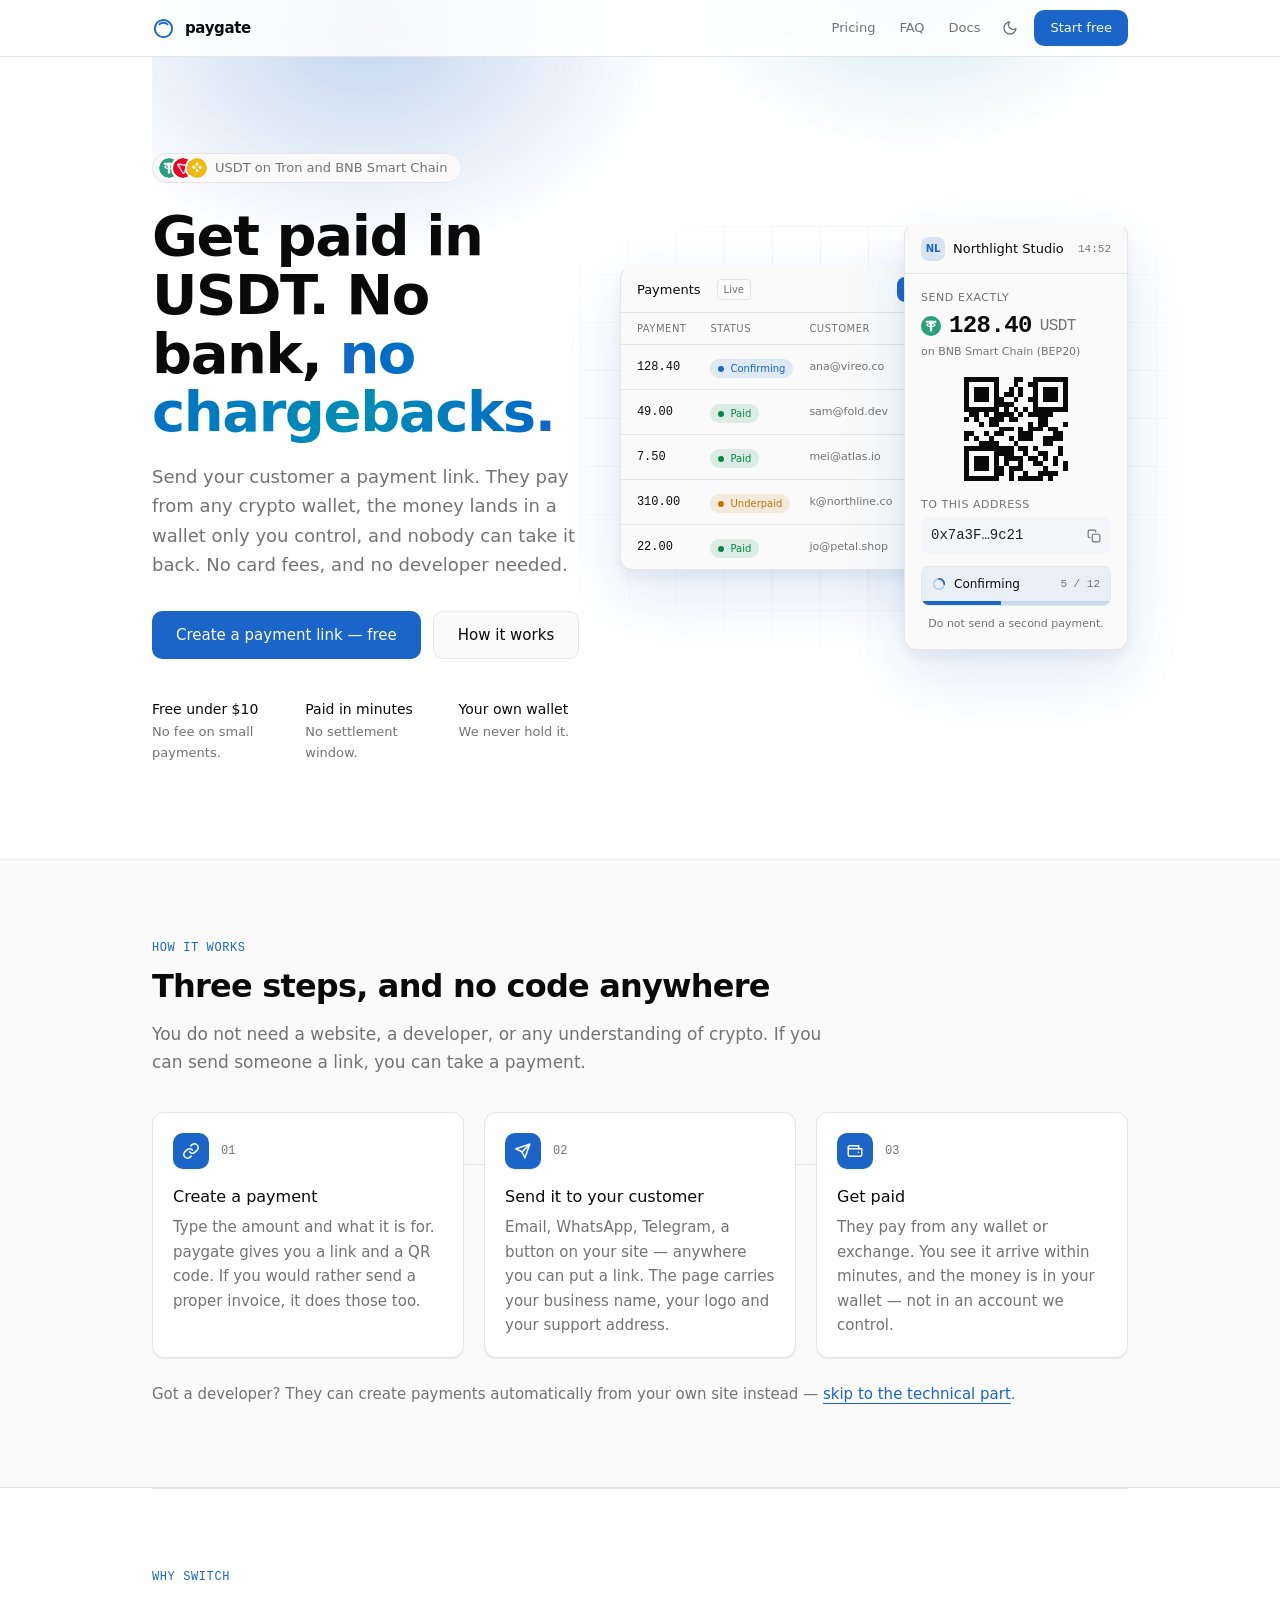
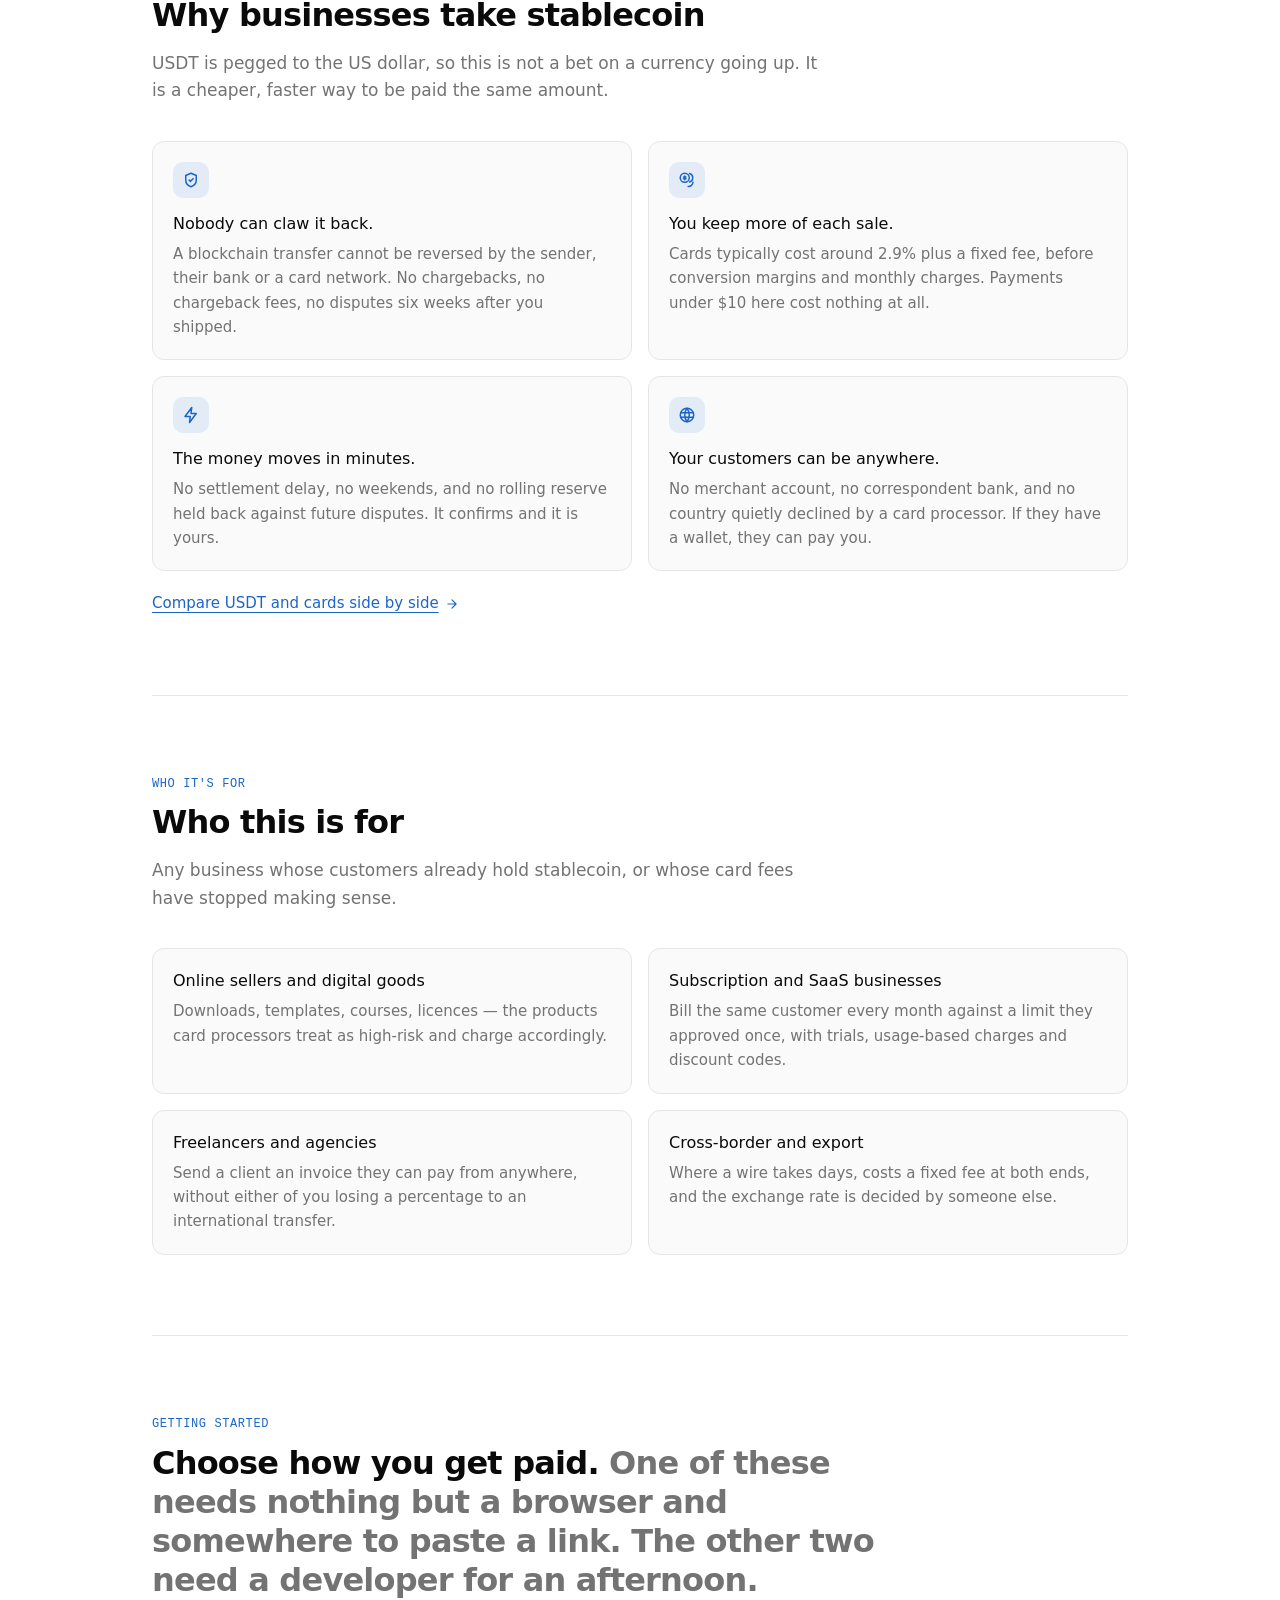
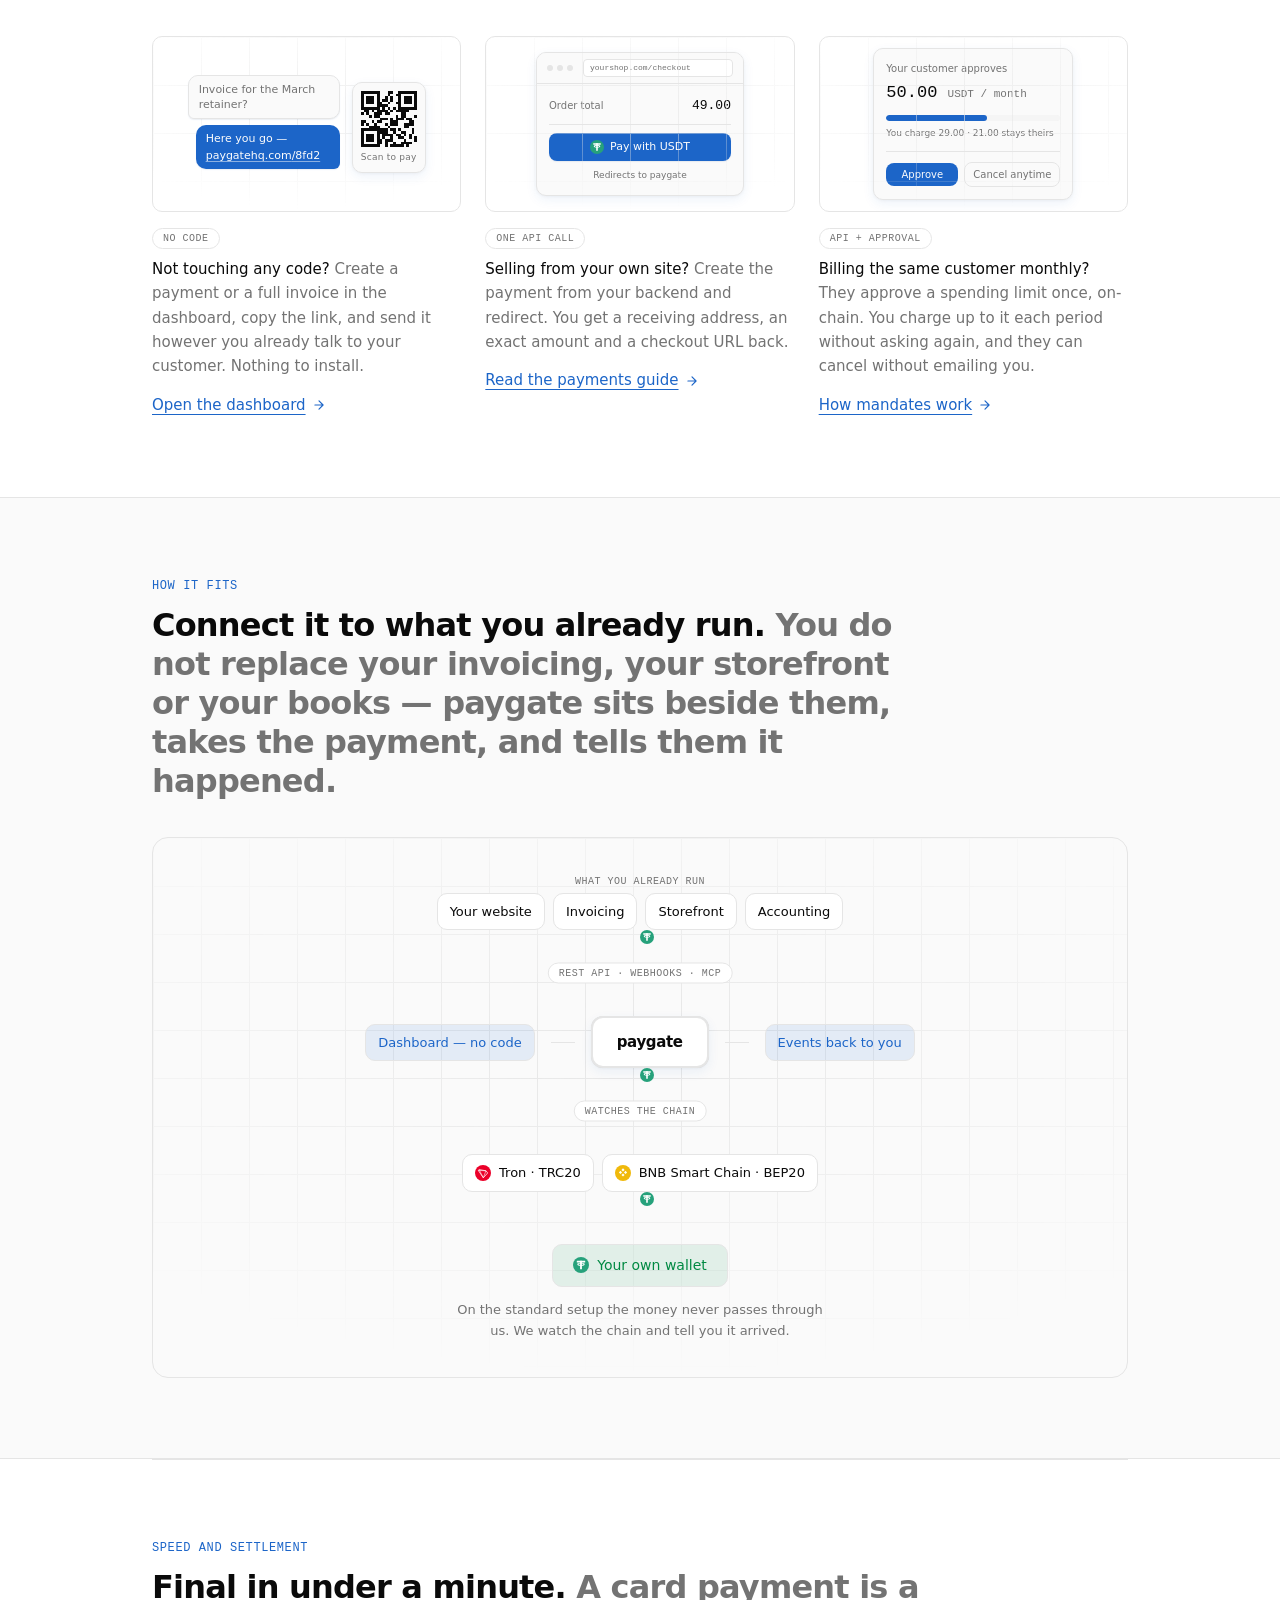
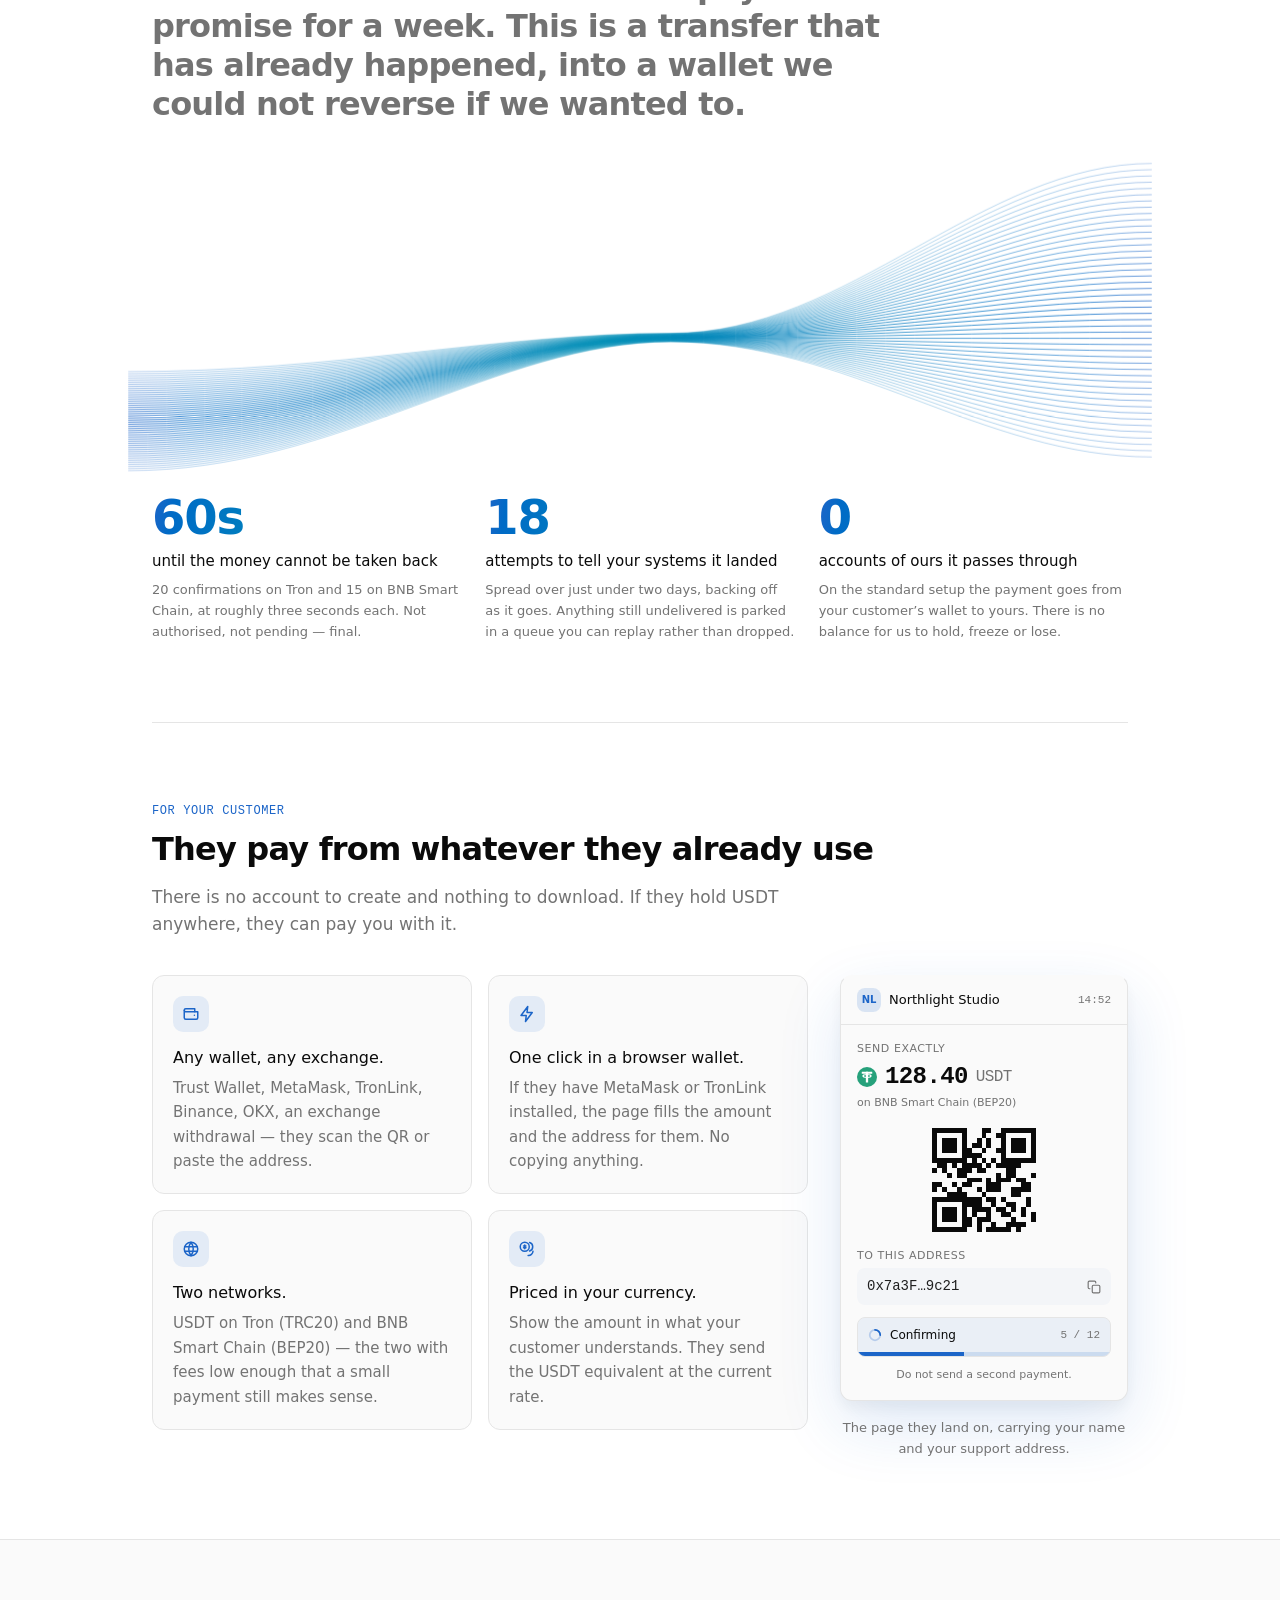
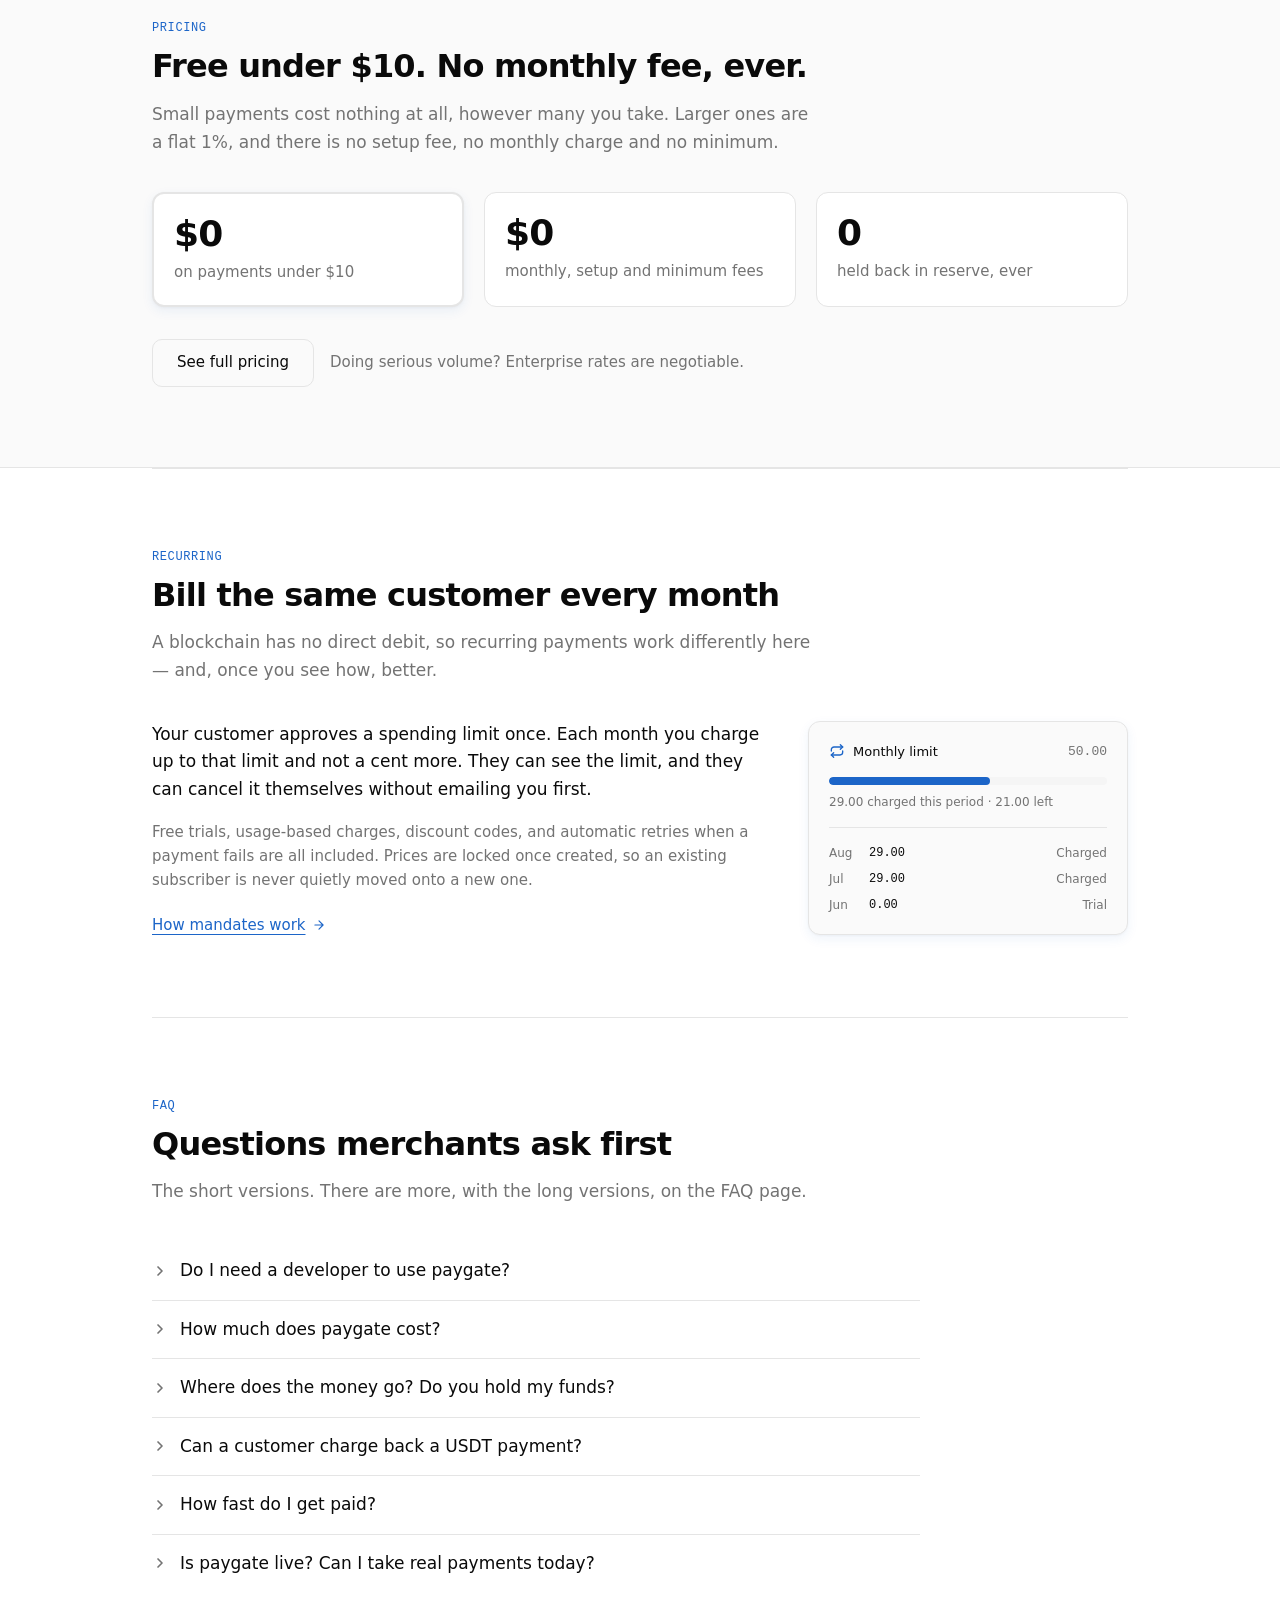
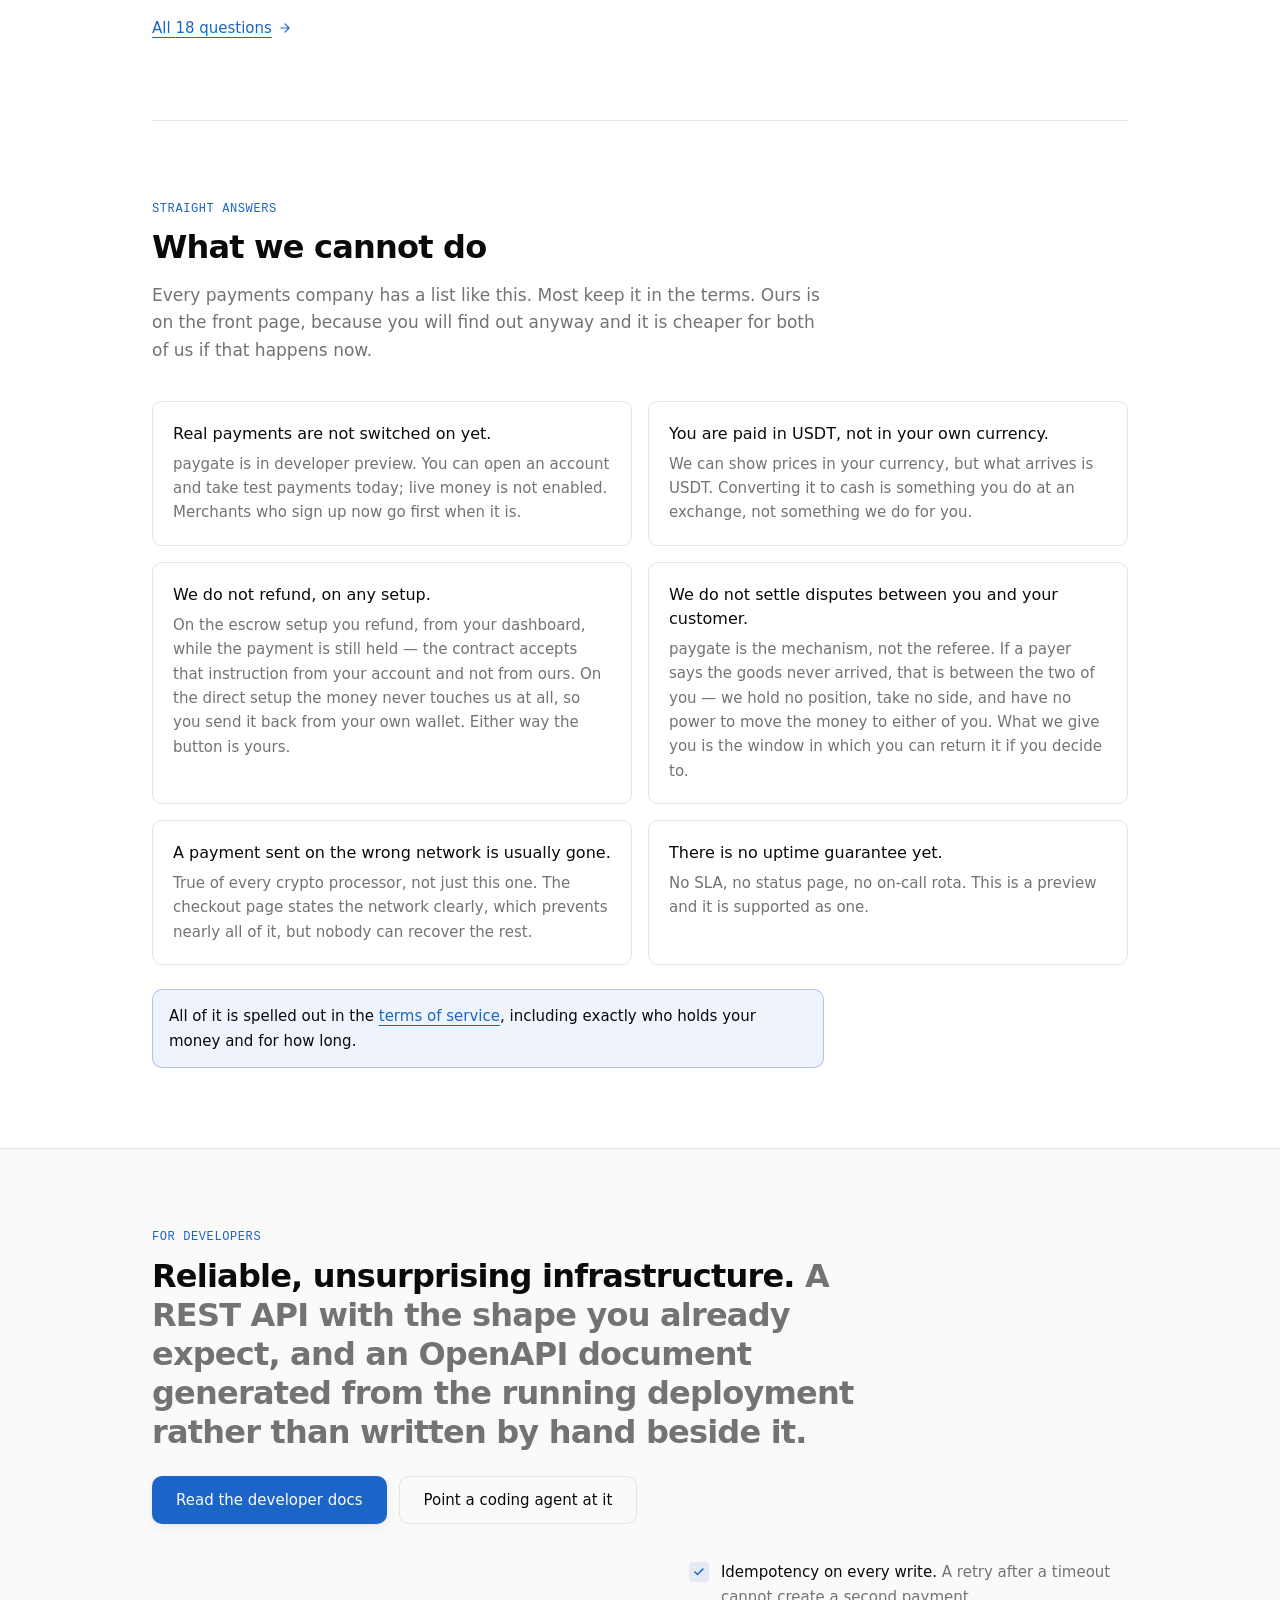
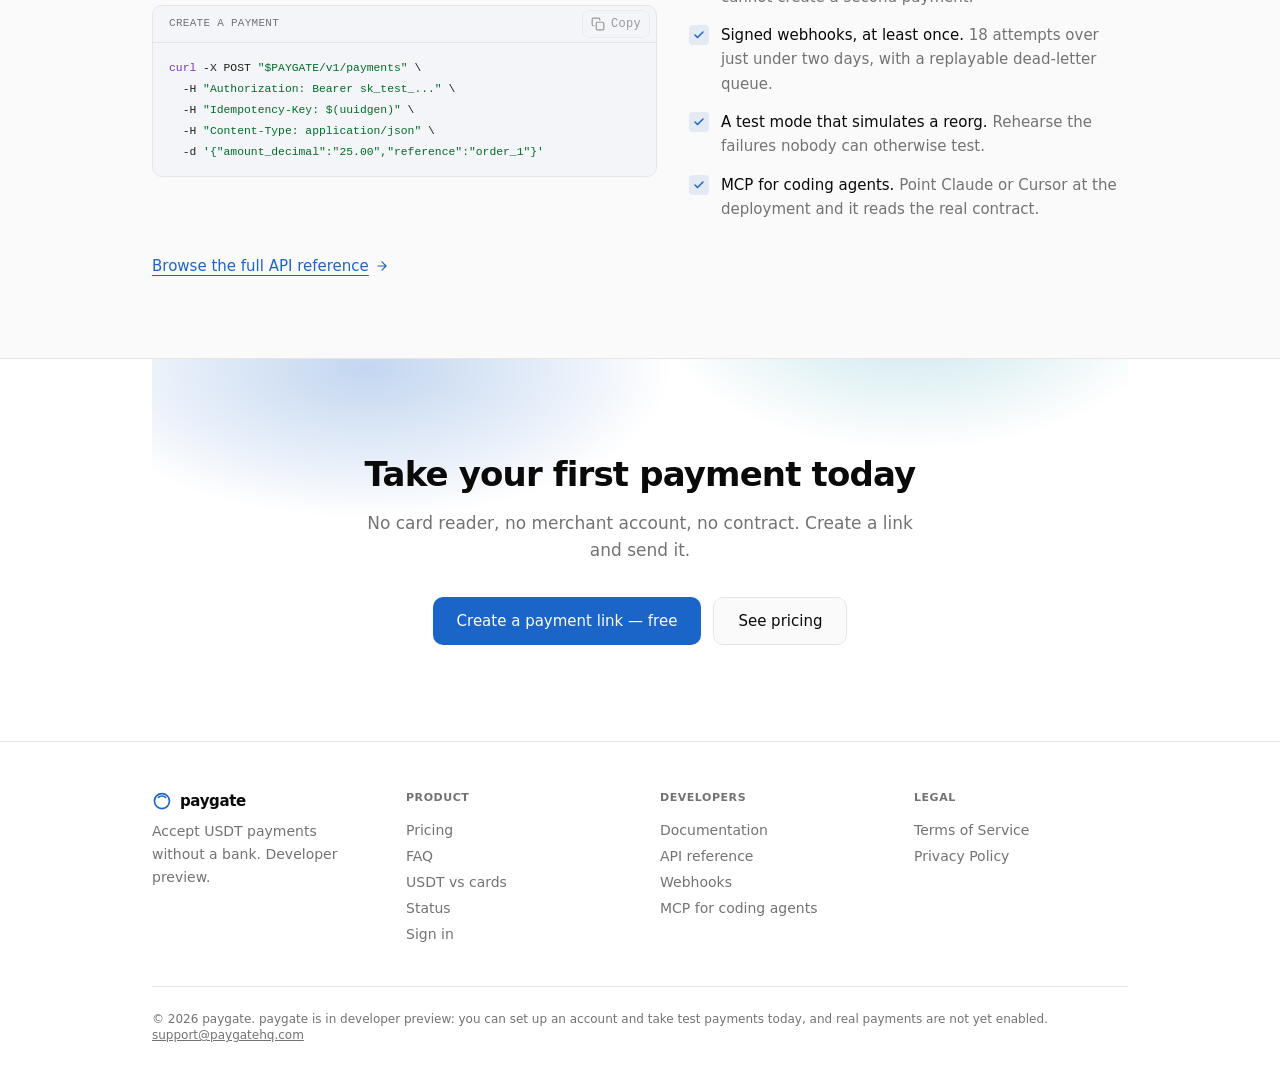
==== index.html @ 983039fe "Deploy f9ce51c Built from the paygate monorepo. This repo holds output only; do not edit it here." ====
<!doctype html>
<html lang="en">
  <head>
    <meta charset="UTF-8" />
    <meta name="viewport" content="width=device-width, initial-scale=1.0" />
    <meta name="color-scheme" content="light dark" />

    <link rel="icon" href="/favicon.svg" type="image/svg+xml" />
    <link rel="apple-touch-icon" href="/apple-touch-icon.png" />
    <link rel="manifest" href="/site.webmanifest" />
    <meta name="theme-color" content="#2f5ee8" />

    <title>paygate — accept USDT payments without a bank</title>
    <meta name="description" content="Accept USDT payments from customers anywhere. Send a payment link, get paid in minutes, no chargebacks. Free on payments under $10." />
    <link rel="canonical" href="https://paygatehq.com/" />
    <!-- max-snippet:-1 lets a search engine quote a whole answer rather than truncating it
         at 160 characters, which is the difference between appearing in an AI overview and
         being summarised badly by one. -->
    <meta name="robots" content="index, follow, max-snippet:-1, max-image-preview:large, max-video-preview:-1" />

    <meta property="og:type" content="website" />
    <meta property="og:site_name" content="paygate" />
    <meta property="og:url" content="https://paygatehq.com/" />
    <meta property="og:title" content="paygate — accept USDT payments without a bank" />
    <meta property="og:description" content="Accept USDT payments from customers anywhere. Send a payment link, get paid in minutes, no chargebacks. Free on payments under $10." />
    <meta property="og:locale" content="en_US" />
    <meta property="og:image" content="https://paygatehq.com/og.png" />
    <meta property="og:image:width" content="1200" />
    <meta property="og:image:height" content="630" />
    <meta property="og:image:alt" content="paygate — get paid in USDT. No bank, no chargebacks." />
    <meta name="twitter:image" content="https://paygatehq.com/og.png" />
    <!-- summary_large_image, now that public/og.png exists. This was `summary` while the
         product had no card asset, because a large card with nothing in it looks worse
         than a small one. See scripts/og-template.html. -->
    <meta name="twitter:card" content="summary_large_image" />
    <meta name="twitter:title" content="paygate — accept USDT payments without a bank" />
    <meta name="twitter:description" content="Accept USDT payments from customers anywhere. Send a payment link, get paid in minutes, no chargebacks. Free on payments under $10." />

    <script>
      // ═══ CONSENT DEFAULTS, BEFORE ANY TAG CAN LOAD ═══
      //
      // Google Consent Mode v2. Everything is denied here, inline, ahead of the bundle, so
      // that the moment gtag.js arrives it is already in a cookieless state — no
      // identifiers, no storage, aggregate pings only. src/lib/consent.ts sends the single
      // 'update' that lifts this if the visitor accepts.
      //
      // Order is the whole point: a default set AFTER the tag loads is a default that
      // arrived too late, because the cookie is already written.
      window.dataLayer = window.dataLayer || [];
      function gtag() { window.dataLayer.push(arguments); }
      window.gtag = gtag;
      gtag('consent', 'default', {
        ad_storage: 'denied',
        ad_user_data: 'denied',
        ad_personalization: 'denied',
        analytics_storage: 'denied',
        wait_for_update: 500
      });
    </script>

    <script>
      // ═══ THE THEME IS APPLIED BEFORE THE FIRST PAINT, ON PURPOSE ═══
      //
      // Doing it in React means one frame of the light theme on a dark-mode machine — a
      // white flash on arrival, and this is the first page anybody sees of the product.
      try {
        var stored = localStorage.getItem('paygate-site-theme');
        var dark = stored ? stored === 'dark'
          : window.matchMedia('(prefers-color-scheme: dark)').matches;
        if (dark) document.documentElement.classList.add('dark');
      } catch (e) {
        // A browser with storage disabled still gets the system preference below.
      }
    </script>
    <script type="module" crossorigin src="/assets/home-Dom1u3bh.js"></script>
    <link rel="modulepreload" crossorigin href="/assets/ui-WQPHCfEb.js">
    <link rel="stylesheet" crossorigin href="/assets/ui-D5ryC8mh.css">
  </head>
  <body>
    <div id="root"><div class="min-h-svh"><script type="application/ld+json">{"@context":"https://schema.org","@graph":[{"@type":"Organization","@id":"https://paygatehq.com/#organization","name":"paygate","url":"https://paygatehq.com/","description":"Accept USDT payments from customers anywhere. Send a payment link, get paid in minutes, no chargebacks. Free on payments under $10.","slogan":"Accept USDT payments without a bank"},{"@type":"WebSite","@id":"https://paygatehq.com/#website","name":"paygate","url":"https://paygatehq.com/","description":"Accept USDT payments from customers anywhere. Send a payment link, get paid in minutes, no chargebacks. Free on payments under $10.","publisher":{"@id":"https://paygatehq.com/#organization"},"inLanguage":"en"},{"@type":"WebPage","@id":"https://paygatehq.com/#webpage","url":"https://paygatehq.com/","name":"paygate — accept USDT payments without a bank","description":"Accept USDT payments from customers anywhere. Send a payment link, get paid in minutes, no chargebacks. Free on payments under $10.","isPartOf":{"@id":"https://paygatehq.com/#website"},"about":{"@id":"https://paygatehq.com/#organization"},"inLanguage":"en"},{"@type":"SoftwareApplication","@id":"https://paygatehq.com/#software","name":"paygate","applicationCategory":"BusinessApplication","applicationSubCategory":"Payment Gateway","operatingSystem":"Web","url":"https://paygatehq.com/","description":"Accept USDT payments from customers anywhere. Send a payment link, get paid in minutes, no chargebacks. Free on payments under $10.","publisher":{"@id":"https://paygatehq.com/#organization"},"featureList":["Accept USDT (Tether) payments","Hosted checkout page with QR code","Payment links, no code required","Recurring billing and subscriptions","Invoices","Refunds","Webhooks and REST API","Tron (TRC20) and BNB Smart Chain (BEP20)"],"offers":{"@type":"Offer","name":"Pay as you go","price":"0","priceCurrency":"USD","description":"No fee on payments under $10. No monthly fee, no setup fee.","url":"https://paygatehq.com/pricing","availability":"https://schema.org/InStock"}},{"@type":"FAQPage","@id":"https://paygatehq.com/faq#faq","mainEntity":[{"@type":"Question","name":"Do I need a developer to use paygate?","acceptedAnswer":{"@type":"Answer","text":"No. You can create a payment in the paygate dashboard, copy the checkout link, and send it to your customer by email, WhatsApp or any other channel — no code at all. A developer is only needed if you want payments created automatically by your own website or app, which is what the API and webhooks are for."}},{"@type":"Question","name":"Where does the money go? Do you hold my funds?","acceptedAnswer":{"@type":"Answer","text":"On the standard setup, your customer’s payment goes straight from them to a blockchain address that you own — paygate never takes possession of it. We watch the chain and tell you the money arrived; we are not standing between you and it. There is a second, optional setup used for subscriptions and for refundable products, where funds rest briefly in an escrow contract before being released to you. Which one applies to your account is stated plainly in our terms."}},{"@type":"Question","name":"Can a customer charge back a USDT payment?","acceptedAnswer":{"@type":"Answer","text":"No. A blockchain transfer cannot be reversed by the sender, their bank, or a card network, so there is no chargeback process and no chargeback fees. This is the main reason merchants selling digital goods, services or cross-border move to stablecoin payments — card chargeback rates and the fees attached to them disappear entirely. It cuts both ways, and we would rather say so: if you want to refund a customer as a goodwill gesture, that is something you choose to do, not something a network forces on you."}},{"@type":"Question","name":"How fast do I get paid?","acceptedAnswer":{"@type":"Answer","text":"Minutes. A USDT transfer confirms on Tron or BNB Smart Chain in seconds, and paygate marks the payment as paid once it has enough confirmations to be safe. There is no multi-day settlement window, no weekend delay, and no rolling reserve held back against future disputes — the things that make card processing slow are all absent here."}},{"@type":"Question","name":"How much does paygate cost?","acceptedAnswer":{"@type":"Answer","text":"Payments under $10 are free, with no fee at all however many you take, and larger payments are charged a flat 1% with no monthly fee, setup fee or minimum. Blockchain network fees are separate and are not ours — they go to the network and are typically a few cents. Merchants doing high volume can ask about Enterprise pricing."}},{"@type":"Question","name":"Is paygate live? Can I take real payments today?","acceptedAnswer":{"@type":"Answer","text":"Not yet — paygate is in developer preview, which means you can set up an account and take test payments today, but real money is not enabled. Everything works end to end against a test network, and the merchants who sign up now will be the first switched on when real payments open. We would rather you knew that before you built anything on us than after."}}]}]}</script><header class="bg-background/85 border-border sticky top-0 z-30 border-b backdrop-blur"><div class="mx-auto flex h-14 max-w-5xl items-center gap-3 px-4 sm:px-6"><a href="/" aria-label="paygate home" class="shrink-0"><span class="flex items-center gap-2.5 "><svg viewBox="0 0 32 32" class="h-[23px] w-[23px] shrink-0 text-[var(--pg-brand)]" fill="none" stroke="currentColor" stroke-width="2.67" stroke-linecap="round" stroke-linejoin="round" role="presentation" aria-hidden="true"><path d="M7.515 7.515a12 12 0 1 0 16.97 16.97a12 12 0 0 0 -16.97 -16.97"></path><path d="M21.657 10.343a8 8 0 0 0 -11.315 0"></path></svg><span class="flex items-baseline gap-2"><span class="text-[15px] font-semibold tracking-tight">paygate</span></span></span></a><nav class="ml-auto hidden items-center gap-1 sm:flex" aria-label="Main"><a href="/pricing" class="rounded-md px-2.5 py-1 text-[13px] transition-colors text-muted-foreground hover:text-foreground">Pricing</a><a href="/faq" class="rounded-md px-2.5 py-1 text-[13px] transition-colors text-muted-foreground hover:text-foreground">FAQ</a><a href="https://developer.paygatehq.com/docs" class="rounded-md px-2.5 py-1 text-[13px] transition-colors text-muted-foreground hover:text-foreground">Docs</a><button type="button" class="text-muted-foreground hover:text-foreground hover:bg-muted flex h-8 w-8 items-center justify-center rounded-md transition-colors" aria-label="Switch theme"><span class="block h-4 w-4"></span></button><a href="https://app.paygatehq.com" data-cta="signup_click" class="inline-flex items-center justify-center gap-2 rounded-lg font-medium transition-colors h-9 px-4 text-[13px] bg-accent text-accent-foreground hover:opacity-90 ml-1">Start free</a></nav><div class="ml-auto flex items-center gap-1.5 sm:hidden"><a href="https://app.paygatehq.com" data-cta="signup_click" class="inline-flex items-center justify-center gap-2 rounded-lg font-medium transition-colors h-9 px-4 text-[13px] bg-accent text-accent-foreground hover:opacity-90">Start free</a><details class="group/nav relative"><summary class="text-muted-foreground hover:text-foreground hover:bg-muted flex h-9 w-9 cursor-pointer list-none items-center justify-center rounded-md transition-colors" aria-label="Menu"><svg class="h-5 w-5 group-open/nav:hidden" viewBox="0 0 24 24" fill="none" stroke="currentColor" stroke-width="2" stroke-linecap="round" stroke-linejoin="round" aria-hidden="true"><path d="M4 7h16"></path><path d="M4 12h16"></path><path d="M4 17h16"></path></svg><svg class="hidden h-5 w-5 group-open/nav:block" viewBox="0 0 24 24" fill="none" stroke="currentColor" stroke-width="2" stroke-linecap="round" stroke-linejoin="round" aria-hidden="true"><path d="M6 6 18 18"></path><path d="M18 6 6 18"></path></svg></summary><div class="border-border bg-card absolute top-full right-0 z-40 mt-2 w-52 rounded-xl border p-1.5 shadow-lg"><nav aria-label="Main"><a href="/pricing" class="hover:bg-muted flex items-center rounded-md px-3 py-2 text-[14px] transition-colors text-muted-foreground hover:text-foreground">Pricing</a><a href="/faq" class="hover:bg-muted flex items-center rounded-md px-3 py-2 text-[14px] transition-colors text-muted-foreground hover:text-foreground">FAQ</a><a href="https://developer.paygatehq.com/docs" class="hover:bg-muted flex items-center rounded-md px-3 py-2 text-[14px] transition-colors text-muted-foreground hover:text-foreground">Docs</a></nav><div class="border-border mt-1.5 border-t pt-1.5"><button type="button" aria-label="Switch theme" class="text-muted-foreground hover:text-foreground hover:bg-muted flex w-full items-center justify-between rounded-md px-3 py-2 text-[14px] transition-colors">Theme<span class="block h-4 w-4"></span></button></div></div></details></div></div></header><main><div class="mx-auto max-w-5xl px-4 sm:px-6"><section class="relative py-16 sm:py-20 lg:py-24"><div class="hero-glow"></div><div class="grid items-center gap-12 lg:grid-cols-[minmax(0,0.96fr)_minmax(0,1.14fr)] lg:gap-10"><div><p class="border-border bg-card text-muted-foreground mb-6 inline-flex items-center gap-2 rounded-full border py-1 pr-3.5 pl-1.5 text-[13px]"><span class="flex -space-x-1.5"><svg viewBox="0 0 32 32" class="ring-card h-5 w-5 rounded-full ring-2" role="img" aria-label="USDT"><circle cx="16" cy="16" r="16" fill="#26A17B"></circle><ellipse cx="16" cy="14.4" rx="7.4" ry="3.1" fill="#fff"></ellipse><ellipse cx="16" cy="14.4" rx="5.1" ry="1.5" fill="#26A17B"></ellipse><rect x="7.6" y="7.4" width="16.8" height="3.5" rx="0.4" fill="#fff"></rect><rect x="14.15" y="7.4" width="3.7" height="17.2" rx="0.4" fill="#fff"></rect></svg><svg viewBox="0 0 32 32" class="ring-card h-5 w-5 rounded-full ring-2" role="img" aria-label="Tron"><circle cx="16" cy="16" r="16" fill="#EB0029"></circle><path d="M8.4 9.2 21.9 11.6 25.4 15.9 16.6 25.6 6.6 10.9 8.4 9.2Z" fill="none" stroke="#fff" stroke-width="1.5" stroke-linejoin="round"></path><path d="M8.4 9.2 16.6 25.6M21.9 11.6 16.6 25.6M6.6 10.9 21.9 11.6" stroke="#fff" stroke-width="1.1" fill="none"></path></svg><svg viewBox="0 0 32 32" class="ring-card h-5 w-5 rounded-full ring-2" role="img" aria-label="BNB Smart Chain"><circle cx="16" cy="16" r="16" fill="#F0B90B"></circle><g fill="#fff"><path d="m16 6.6 3.1 3.2-3.1 3.1-3.1-3.1z"></path><path d="m21.1 11.7 3.1 3.2-3.1 3.1L18 14.9z"></path><path d="m10.9 11.7 3.1 3.2-3.1 3.1-3.1-3.1z"></path><path d="m16 16.8 3.1 3.2-3.1 3.1-3.1-3.1z"></path><path d="m16 19.1 3.1 3.1L16 25.4l-3.1-3.2z" opacity="0"></path></g></svg></span>USDT on Tron and BNB Smart Chain</p><h1 class="text-[2.5rem] font-semibold tracking-tight sm:text-5xl sm:leading-[1.05] lg:text-[3.5rem]">Get paid in USDT. No bank,<!-- --> <span class="grad-text">no chargebacks.</span></h1><p class="text-muted-foreground mt-5 max-w-xl text-lg leading-relaxed">Send your customer a payment link. They pay from any crypto wallet, the money lands in a wallet only you control, and nobody can take it back. No card fees, and no developer needed.</p><div class="mt-8 flex flex-col gap-3 sm:flex-row sm:flex-wrap"><a href="https://app.paygatehq.com" data-cta="signup_click" class="inline-flex items-center justify-center gap-2 rounded-lg font-medium transition-colors h-12 px-6 text-[15px] bg-accent text-accent-foreground hover:opacity-90 w-full sm:w-auto">Create a payment link — free</a><a href="#how-it-works" class="inline-flex h-12 items-center justify-center gap-2 rounded-lg px-6 text-[15px] font-medium transition-all border-border bg-card hover:border-accent/60 hover:shadow-md border w-full sm:w-auto">How it works</a></div><dl class="text-muted-foreground mt-10 grid gap-x-8 gap-y-4 text-sm sm:grid-cols-3"><div><dt class="text-foreground font-medium">Free under $10</dt><dd class="mt-0.5 text-[13px] leading-relaxed">No fee on small payments.</dd></div><div><dt class="text-foreground font-medium">Paid in minutes</dt><dd class="mt-0.5 text-[13px] leading-relaxed">No settlement window.</dd></div><div><dt class="text-foreground font-medium">Your own wallet</dt><dd class="mt-0.5 text-[13px] leading-relaxed">We never hold it.</dd></div></dl></div><figure class="relative mx-auto w-full max-w-2xl pb-16 sm:pb-20 lg:mx-0"><div class="grid-bg absolute -inset-10 -z-10 hidden sm:block"></div><div class="border-border bg-card raised-xl w-full overflow-hidden rounded-xl border sm:w-[76%]" aria-hidden="true"><div class="border-border flex items-center gap-2 border-b px-4 py-2.5"><span class="text-[13px] font-medium">Payments</span><span class="border-border text-muted-foreground ml-2 rounded border px-1.5 py-0.5 text-[10px]">Live</span><span class="bg-accent text-accent-foreground ml-auto rounded-md px-2 py-1 text-[11px] font-medium">New payment</span></div><table class="w-full text-left"><thead><tr class="border-border text-muted-foreground border-b text-[10px] tracking-wider uppercase"><th class="px-4 py-2 font-medium">Payment</th><th class="px-2 py-2 font-medium">Status</th><th class="hidden px-2 py-2 font-medium sm:table-cell">Customer</th><th class="hidden px-2 py-2 font-medium sm:table-cell">Chain</th><th class="px-4 py-2 text-right font-medium">Reference</th></tr></thead><tbody><tr class="border-border border-b last:border-0"><td class="px-4 py-2.5 font-mono text-[12px] font-medium tabular-nums">128.40</td><td class="px-2 py-2.5"><span class="inline-flex items-center gap-1.5 rounded-full px-2 py-0.5 text-[10px] font-medium" style="color:var(--accent);background:color-mix(in oklab, var(--accent) 12%, transparent)"><span class="h-1.5 w-1.5 rounded-full" style="background:var(--accent)"></span>Confirming</span></td><td class="text-muted-foreground hidden px-2 py-2.5 text-[11px] sm:table-cell">ana@vireo.co</td><td class="text-muted-foreground hidden px-2 py-2.5 font-mono text-[11px] sm:table-cell">BSC</td><td class="text-muted-foreground px-4 py-2.5 text-right font-mono text-[11px]">inv_2094</td></tr><tr class="border-border border-b last:border-0"><td class="px-4 py-2.5 font-mono text-[12px] font-medium tabular-nums">49.00</td><td class="px-2 py-2.5"><span class="inline-flex items-center gap-1.5 rounded-full px-2 py-0.5 text-[10px] font-medium" style="color:var(--ok);background:color-mix(in oklab, var(--ok) 12%, transparent)"><span class="h-1.5 w-1.5 rounded-full" style="background:var(--ok)"></span>Paid</span></td><td class="text-muted-foreground hidden px-2 py-2.5 text-[11px] sm:table-cell">sam@fold.dev</td><td class="text-muted-foreground hidden px-2 py-2.5 font-mono text-[11px] sm:table-cell">TRON</td><td class="text-muted-foreground px-4 py-2.5 text-right font-mono text-[11px]">inv_2093</td></tr><tr class="border-border border-b last:border-0"><td class="px-4 py-2.5 font-mono text-[12px] font-medium tabular-nums">7.50</td><td class="px-2 py-2.5"><span class="inline-flex items-center gap-1.5 rounded-full px-2 py-0.5 text-[10px] font-medium" style="color:var(--ok);background:color-mix(in oklab, var(--ok) 12%, transparent)"><span class="h-1.5 w-1.5 rounded-full" style="background:var(--ok)"></span>Paid</span></td><td class="text-muted-foreground hidden px-2 py-2.5 text-[11px] sm:table-cell">mei@atlas.io</td><td class="text-muted-foreground hidden px-2 py-2.5 font-mono text-[11px] sm:table-cell">BSC</td><td class="text-muted-foreground px-4 py-2.5 text-right font-mono text-[11px]">inv_2092</td></tr><tr class="border-border border-b last:border-0"><td class="px-4 py-2.5 font-mono text-[12px] font-medium tabular-nums">310.00</td><td class="px-2 py-2.5"><span class="inline-flex items-center gap-1.5 rounded-full px-2 py-0.5 text-[10px] font-medium" style="color:var(--warn);background:color-mix(in oklab, var(--warn) 12%, transparent)"><span class="h-1.5 w-1.5 rounded-full" style="background:var(--warn)"></span>Underpaid</span></td><td class="text-muted-foreground hidden px-2 py-2.5 text-[11px] sm:table-cell">k@northline.co</td><td class="text-muted-foreground hidden px-2 py-2.5 font-mono text-[11px] sm:table-cell">TRON</td><td class="text-muted-foreground px-4 py-2.5 text-right font-mono text-[11px]">inv_2091</td></tr><tr class="border-border border-b last:border-0"><td class="px-4 py-2.5 font-mono text-[12px] font-medium tabular-nums">22.00</td><td class="px-2 py-2.5"><span class="inline-flex items-center gap-1.5 rounded-full px-2 py-0.5 text-[10px] font-medium" style="color:var(--ok);background:color-mix(in oklab, var(--ok) 12%, transparent)"><span class="h-1.5 w-1.5 rounded-full" style="background:var(--ok)"></span>Paid</span></td><td class="text-muted-foreground hidden px-2 py-2.5 text-[11px] sm:table-cell">jo@petal.shop</td><td class="text-muted-foreground hidden px-2 py-2.5 font-mono text-[11px] sm:table-cell">BSC</td><td class="text-muted-foreground px-4 py-2.5 text-right font-mono text-[11px]">inv_2090</td></tr></tbody></table></div><div class="border-border bg-card raised-xl max-w-[19rem] overflow-hidden rounded-xl border absolute right-0 bottom-0 hidden w-[14rem] sm:block" aria-hidden="true"><div class="border-border flex items-center gap-2 border-b px-4 py-3"><div class="bg-accent/15 text-accent flex h-6 w-6 items-center justify-center rounded-md text-[10px] font-bold">NL</div><span class="text-[13px] font-medium">Northlight Studio</span><span class="text-muted-foreground ml-auto font-mono text-[11px] tabular-nums">14:52</span></div><div class="px-4 py-4"><p class="text-muted-foreground text-[11px] font-medium tracking-wider uppercase">Send exactly</p><p class="mt-1 flex items-center gap-2 font-mono text-2xl font-semibold tracking-tight tabular-nums"><svg viewBox="0 0 32 32" class="h-5 w-5 shrink-0" role="img" aria-label=""><circle cx="16" cy="16" r="16" fill="#26A17B"></circle><ellipse cx="16" cy="14.4" rx="7.4" ry="3.1" fill="#fff"></ellipse><ellipse cx="16" cy="14.4" rx="5.1" ry="1.5" fill="#26A17B"></ellipse><rect x="7.6" y="7.4" width="16.8" height="3.5" rx="0.4" fill="#fff"></rect><rect x="14.15" y="7.4" width="3.7" height="17.2" rx="0.4" fill="#fff"></rect></svg>128.40 <span class="text-muted-foreground text-base font-normal">USDT</span></p><p class="text-muted-foreground mt-0.5 text-[11px]">on BNB Smart Chain (BEP20)</p><div class="my-4 flex justify-center"><svg viewBox="0 0 21 21" class="h-[6.5rem] w-[6.5rem]" fill="currentColor" role="presentation" shape-rendering="crispEdges"><rect x="10" y="0" width="1" height="1"></rect><rect x="11" y="0" width="1" height="1"></rect><rect x="10" y="1" width="1" height="1"></rect><rect x="13" y="1" width="1" height="1"></rect><rect x="9" y="2" width="1" height="1"></rect><rect x="11" y="2" width="1" height="1"></rect><rect x="8" y="3" width="1" height="1"></rect><rect x="9" y="3" width="1" height="1"></rect><rect x="11" y="3" width="1" height="1"></rect><rect x="7" y="4" width="1" height="1"></rect><rect x="10" y="4" width="1" height="1"></rect><rect x="13" y="4" width="1" height="1"></rect><rect x="7" y="5" width="1" height="1"></rect><rect x="8" y="5" width="1" height="1"></rect><rect x="9" y="5" width="1" height="1"></rect><rect x="8" y="6" width="1" height="1"></rect><rect x="10" y="6" width="1" height="1"></rect><rect x="12" y="6" width="1" height="1"></rect><rect x="1" y="7" width="1" height="1"></rect><rect x="2" y="7" width="1" height="1"></rect><rect x="4" y="7" width="1" height="1"></rect><rect x="6" y="7" width="1" height="1"></rect><rect x="7" y="7" width="1" height="1"></rect><rect x="8" y="7" width="1" height="1"></rect><rect x="9" y="7" width="1" height="1"></rect><rect x="11" y="7" width="1" height="1"></rect><rect x="13" y="7" width="1" height="1"></rect><rect x="14" y="7" width="1" height="1"></rect><rect x="15" y="7" width="1" height="1"></rect><rect x="16" y="7" width="1" height="1"></rect><rect x="17" y="7" width="1" height="1"></rect><rect x="0" y="8" width="1" height="1"></rect><rect x="2" y="8" width="1" height="1"></rect><rect x="5" y="8" width="1" height="1"></rect><rect x="6" y="8" width="1" height="1"></rect><rect x="7" y="8" width="1" height="1"></rect><rect x="9" y="8" width="1" height="1"></rect><rect x="10" y="8" width="1" height="1"></rect><rect x="15" y="8" width="1" height="1"></rect><rect x="16" y="8" width="1" height="1"></rect><rect x="3" y="9" width="1" height="1"></rect><rect x="5" y="9" width="1" height="1"></rect><rect x="6" y="9" width="1" height="1"></rect><rect x="13" y="9" width="1" height="1"></rect><rect x="15" y="9" width="1" height="1"></rect><rect x="16" y="9" width="1" height="1"></rect><rect x="20" y="9" width="1" height="1"></rect><rect x="7" y="10" width="1" height="1"></rect><rect x="8" y="10" width="1" height="1"></rect><rect x="9" y="10" width="1" height="1"></rect><rect x="11" y="10" width="1" height="1"></rect><rect x="13" y="10" width="1" height="1"></rect><rect x="14" y="10" width="1" height="1"></rect><rect x="15" y="10" width="1" height="1"></rect><rect x="17" y="10" width="1" height="1"></rect><rect x="18" y="10" width="1" height="1"></rect><rect x="0" y="11" width="1" height="1"></rect><rect x="1" y="11" width="1" height="1"></rect><rect x="4" y="11" width="1" height="1"></rect><rect x="6" y="11" width="1" height="1"></rect><rect x="7" y="11" width="1" height="1"></rect><rect x="11" y="11" width="1" height="1"></rect><rect x="12" y="11" width="1" height="1"></rect><rect x="13" y="11" width="1" height="1"></rect><rect x="18" y="11" width="1" height="1"></rect><rect x="19" y="11" width="1" height="1"></rect><rect x="0" y="12" width="1" height="1"></rect><rect x="2" y="12" width="1" height="1"></rect><rect x="5" y="12" width="1" height="1"></rect><rect x="9" y="12" width="1" height="1"></rect><rect x="11" y="12" width="1" height="1"></rect><rect x="12" y="12" width="1" height="1"></rect><rect x="13" y="12" width="1" height="1"></rect><rect x="16" y="12" width="1" height="1"></rect><rect x="17" y="12" width="1" height="1"></rect><rect x="18" y="12" width="1" height="1"></rect><rect x="19" y="12" width="1" height="1"></rect><rect x="3" y="13" width="1" height="1"></rect><rect x="4" y="13" width="1" height="1"></rect><rect x="5" y="13" width="1" height="1"></rect><rect x="6" y="13" width="1" height="1"></rect><rect x="10" y="13" width="1" height="1"></rect><rect x="16" y="13" width="1" height="1"></rect><rect x="17" y="13" width="1" height="1"></rect><rect x="7" y="14" width="1" height="1"></rect><rect x="8" y="14" width="1" height="1"></rect><rect x="9" y="14" width="1" height="1"></rect><rect x="11" y="14" width="1" height="1"></rect><rect x="12" y="14" width="1" height="1"></rect><rect x="14" y="14" width="1" height="1"></rect><rect x="19" y="14" width="1" height="1"></rect><rect x="7" y="15" width="1" height="1"></rect><rect x="8" y="15" width="1" height="1"></rect><rect x="9" y="15" width="1" height="1"></rect><rect x="12" y="15" width="1" height="1"></rect><rect x="15" y="15" width="1" height="1"></rect><rect x="16" y="15" width="1" height="1"></rect><rect x="19" y="15" width="1" height="1"></rect><rect x="8" y="16" width="1" height="1"></rect><rect x="9" y="16" width="1" height="1"></rect><rect x="10" y="16" width="1" height="1"></rect><rect x="11" y="16" width="1" height="1"></rect><rect x="13" y="16" width="1" height="1"></rect><rect x="14" y="16" width="1" height="1"></rect><rect x="16" y="16" width="1" height="1"></rect><rect x="18" y="16" width="1" height="1"></rect><rect x="8" y="17" width="1" height="1"></rect><rect x="11" y="17" width="1" height="1"></rect><rect x="14" y="17" width="1" height="1"></rect><rect x="15" y="17" width="1" height="1"></rect><rect x="18" y="17" width="1" height="1"></rect><rect x="20" y="17" width="1" height="1"></rect><rect x="7" y="18" width="1" height="1"></rect><rect x="9" y="18" width="1" height="1"></rect><rect x="10" y="18" width="1" height="1"></rect><rect x="11" y="18" width="1" height="1"></rect><rect x="16" y="18" width="1" height="1"></rect><rect x="20" y="18" width="1" height="1"></rect><rect x="7" y="19" width="1" height="1"></rect><rect x="9" y="19" width="1" height="1"></rect><rect x="12" y="19" width="1" height="1"></rect><rect x="15" y="19" width="1" height="1"></rect><rect x="16" y="19" width="1" height="1"></rect><rect x="17" y="19" width="1" height="1"></rect><rect x="18" y="19" width="1" height="1"></rect><rect x="9" y="20" width="1" height="1"></rect><rect x="11" y="20" width="1" height="1"></rect><rect x="12" y="20" width="1" height="1"></rect><rect x="13" y="20" width="1" height="1"></rect><rect x="14" y="20" width="1" height="1"></rect><rect x="15" y="20" width="1" height="1"></rect><rect x="17" y="20" width="1" height="1"></rect><g><rect x="0" y="0" width="7" height="7"></rect><rect x="1" y="1" width="5" height="5" fill="var(--card)"></rect><rect x="2" y="2" width="3" height="3"></rect></g><g><rect x="14" y="0" width="7" height="7"></rect><rect x="15" y="1" width="5" height="5" fill="var(--card)"></rect><rect x="16" y="2" width="3" height="3"></rect></g><g><rect x="0" y="14" width="7" height="7"></rect><rect x="1" y="15" width="5" height="5" fill="var(--card)"></rect><rect x="2" y="16" width="3" height="3"></rect></g></svg></div><p class="text-muted-foreground text-[11px] font-medium tracking-wider uppercase">To this address</p><div class="bg-code-bg mt-1 flex items-center gap-2 rounded-md px-2.5 py-2"><code class="text-code-fg flex-1 truncate font-mono text-[11px]">0x7a3F…9c21</code><svg class="text-muted-foreground h-3.5 w-3.5 shrink-0" viewBox="0 0 24 24" fill="none" stroke="currentColor" stroke-width="2" stroke-linecap="round" stroke-linejoin="round" aria-hidden="true"><rect x="9" y="9" width="13" height="13" rx="2"></rect><path d="M5 15H4a2 2 0 0 1-2-2V4a2 2 0 0 1 2-2h9a2 2 0 0 1 2 2v1"></path></svg></div><div class="border-accent/25 bg-accent/[0.07] mt-3 overflow-hidden rounded-md border"><div class="flex items-center gap-2 px-2.5 py-2"><svg class="text-accent h-3.5 w-3.5 shrink-0 animate-spin" viewBox="0 0 24 24" aria-hidden="true"><circle cx="12" cy="12" r="9" stroke="currentColor" stroke-width="3" fill="none" opacity="0.25"></circle><path d="M21 12a9 9 0 0 0-9-9" stroke="currentColor" stroke-width="3" fill="none" stroke-linecap="round"></path></svg><span class="text-[12px] font-medium">Confirming</span><span class="tick text-muted-foreground ml-auto font-mono text-[11px] tabular-nums">2<!-- --> / <!-- -->12</span></div><div class="bg-accent/15 h-1"><div class="bg-accent h-full transition-[width] duration-700 ease-out" style="width:17%"></div></div></div><p class="text-muted-foreground mt-2.5 text-center text-[11px]">Do not send a second payment.</p></div></div><div class="mt-6 flex justify-center sm:hidden"><div class="border-border bg-card raised-xl w-full max-w-[19rem] overflow-hidden rounded-xl border" aria-hidden="true"><div class="border-border flex items-center gap-2 border-b px-4 py-3"><div class="bg-accent/15 text-accent flex h-6 w-6 items-center justify-center rounded-md text-[10px] font-bold">NL</div><span class="text-[13px] font-medium">Northlight Studio</span><span class="text-muted-foreground ml-auto font-mono text-[11px] tabular-nums">14:52</span></div><div class="px-4 py-4"><p class="text-muted-foreground text-[11px] font-medium tracking-wider uppercase">Send exactly</p><p class="mt-1 flex items-center gap-2 font-mono text-2xl font-semibold tracking-tight tabular-nums"><svg viewBox="0 0 32 32" class="h-5 w-5 shrink-0" role="img" aria-label=""><circle cx="16" cy="16" r="16" fill="#26A17B"></circle><ellipse cx="16" cy="14.4" rx="7.4" ry="3.1" fill="#fff"></ellipse><ellipse cx="16" cy="14.4" rx="5.1" ry="1.5" fill="#26A17B"></ellipse><rect x="7.6" y="7.4" width="16.8" height="3.5" rx="0.4" fill="#fff"></rect><rect x="14.15" y="7.4" width="3.7" height="17.2" rx="0.4" fill="#fff"></rect></svg>128.40 <span class="text-muted-foreground text-base font-normal">USDT</span></p><p class="text-muted-foreground mt-0.5 text-[11px]">on BNB Smart Chain (BEP20)</p><div class="my-4 flex justify-center"><svg viewBox="0 0 21 21" class="h-[6.5rem] w-[6.5rem]" fill="currentColor" role="presentation" shape-rendering="crispEdges"><rect x="10" y="0" width="1" height="1"></rect><rect x="11" y="0" width="1" height="1"></rect><rect x="10" y="1" width="1" height="1"></rect><rect x="13" y="1" width="1" height="1"></rect><rect x="9" y="2" width="1" height="1"></rect><rect x="11" y="2" width="1" height="1"></rect><rect x="8" y="3" width="1" height="1"></rect><rect x="9" y="3" width="1" height="1"></rect><rect x="11" y="3" width="1" height="1"></rect><rect x="7" y="4" width="1" height="1"></rect><rect x="10" y="4" width="1" height="1"></rect><rect x="13" y="4" width="1" height="1"></rect><rect x="7" y="5" width="1" height="1"></rect><rect x="8" y="5" width="1" height="1"></rect><rect x="9" y="5" width="1" height="1"></rect><rect x="8" y="6" width="1" height="1"></rect><rect x="10" y="6" width="1" height="1"></rect><rect x="12" y="6" width="1" height="1"></rect><rect x="1" y="7" width="1" height="1"></rect><rect x="2" y="7" width="1" height="1"></rect><rect x="4" y="7" width="1" height="1"></rect><rect x="6" y="7" width="1" height="1"></rect><rect x="7" y="7" width="1" height="1"></rect><rect x="8" y="7" width="1" height="1"></rect><rect x="9" y="7" width="1" height="1"></rect><rect x="11" y="7" width="1" height="1"></rect><rect x="13" y="7" width="1" height="1"></rect><rect x="14" y="7" width="1" height="1"></rect><rect x="15" y="7" width="1" height="1"></rect><rect x="16" y="7" width="1" height="1"></rect><rect x="17" y="7" width="1" height="1"></rect><rect x="0" y="8" width="1" height="1"></rect><rect x="2" y="8" width="1" height="1"></rect><rect x="5" y="8" width="1" height="1"></rect><rect x="6" y="8" width="1" height="1"></rect><rect x="7" y="8" width="1" height="1"></rect><rect x="9" y="8" width="1" height="1"></rect><rect x="10" y="8" width="1" height="1"></rect><rect x="15" y="8" width="1" height="1"></rect><rect x="16" y="8" width="1" height="1"></rect><rect x="3" y="9" width="1" height="1"></rect><rect x="5" y="9" width="1" height="1"></rect><rect x="6" y="9" width="1" height="1"></rect><rect x="13" y="9" width="1" height="1"></rect><rect x="15" y="9" width="1" height="1"></rect><rect x="16" y="9" width="1" height="1"></rect><rect x="20" y="9" width="1" height="1"></rect><rect x="7" y="10" width="1" height="1"></rect><rect x="8" y="10" width="1" height="1"></rect><rect x="9" y="10" width="1" height="1"></rect><rect x="11" y="10" width="1" height="1"></rect><rect x="13" y="10" width="1" height="1"></rect><rect x="14" y="10" width="1" height="1"></rect><rect x="15" y="10" width="1" height="1"></rect><rect x="17" y="10" width="1" height="1"></rect><rect x="18" y="10" width="1" height="1"></rect><rect x="0" y="11" width="1" height="1"></rect><rect x="1" y="11" width="1" height="1"></rect><rect x="4" y="11" width="1" height="1"></rect><rect x="6" y="11" width="1" height="1"></rect><rect x="7" y="11" width="1" height="1"></rect><rect x="11" y="11" width="1" height="1"></rect><rect x="12" y="11" width="1" height="1"></rect><rect x="13" y="11" width="1" height="1"></rect><rect x="18" y="11" width="1" height="1"></rect><rect x="19" y="11" width="1" height="1"></rect><rect x="0" y="12" width="1" height="1"></rect><rect x="2" y="12" width="1" height="1"></rect><rect x="5" y="12" width="1" height="1"></rect><rect x="9" y="12" width="1" height="1"></rect><rect x="11" y="12" width="1" height="1"></rect><rect x="12" y="12" width="1" height="1"></rect><rect x="13" y="12" width="1" height="1"></rect><rect x="16" y="12" width="1" height="1"></rect><rect x="17" y="12" width="1" height="1"></rect><rect x="18" y="12" width="1" height="1"></rect><rect x="19" y="12" width="1" height="1"></rect><rect x="3" y="13" width="1" height="1"></rect><rect x="4" y="13" width="1" height="1"></rect><rect x="5" y="13" width="1" height="1"></rect><rect x="6" y="13" width="1" height="1"></rect><rect x="10" y="13" width="1" height="1"></rect><rect x="16" y="13" width="1" height="1"></rect><rect x="17" y="13" width="1" height="1"></rect><rect x="7" y="14" width="1" height="1"></rect><rect x="8" y="14" width="1" height="1"></rect><rect x="9" y="14" width="1" height="1"></rect><rect x="11" y="14" width="1" height="1"></rect><rect x="12" y="14" width="1" height="1"></rect><rect x="14" y="14" width="1" height="1"></rect><rect x="19" y="14" width="1" height="1"></rect><rect x="7" y="15" width="1" height="1"></rect><rect x="8" y="15" width="1" height="1"></rect><rect x="9" y="15" width="1" height="1"></rect><rect x="12" y="15" width="1" height="1"></rect><rect x="15" y="15" width="1" height="1"></rect><rect x="16" y="15" width="1" height="1"></rect><rect x="19" y="15" width="1" height="1"></rect><rect x="8" y="16" width="1" height="1"></rect><rect x="9" y="16" width="1" height="1"></rect><rect x="10" y="16" width="1" height="1"></rect><rect x="11" y="16" width="1" height="1"></rect><rect x="13" y="16" width="1" height="1"></rect><rect x="14" y="16" width="1" height="1"></rect><rect x="16" y="16" width="1" height="1"></rect><rect x="18" y="16" width="1" height="1"></rect><rect x="8" y="17" width="1" height="1"></rect><rect x="11" y="17" width="1" height="1"></rect><rect x="14" y="17" width="1" height="1"></rect><rect x="15" y="17" width="1" height="1"></rect><rect x="18" y="17" width="1" height="1"></rect><rect x="20" y="17" width="1" height="1"></rect><rect x="7" y="18" width="1" height="1"></rect><rect x="9" y="18" width="1" height="1"></rect><rect x="10" y="18" width="1" height="1"></rect><rect x="11" y="18" width="1" height="1"></rect><rect x="16" y="18" width="1" height="1"></rect><rect x="20" y="18" width="1" height="1"></rect><rect x="7" y="19" width="1" height="1"></rect><rect x="9" y="19" width="1" height="1"></rect><rect x="12" y="19" width="1" height="1"></rect><rect x="15" y="19" width="1" height="1"></rect><rect x="16" y="19" width="1" height="1"></rect><rect x="17" y="19" width="1" height="1"></rect><rect x="18" y="19" width="1" height="1"></rect><rect x="9" y="20" width="1" height="1"></rect><rect x="11" y="20" width="1" height="1"></rect><rect x="12" y="20" width="1" height="1"></rect><rect x="13" y="20" width="1" height="1"></rect><rect x="14" y="20" width="1" height="1"></rect><rect x="15" y="20" width="1" height="1"></rect><rect x="17" y="20" width="1" height="1"></rect><g><rect x="0" y="0" width="7" height="7"></rect><rect x="1" y="1" width="5" height="5" fill="var(--card)"></rect><rect x="2" y="2" width="3" height="3"></rect></g><g><rect x="14" y="0" width="7" height="7"></rect><rect x="15" y="1" width="5" height="5" fill="var(--card)"></rect><rect x="16" y="2" width="3" height="3"></rect></g><g><rect x="0" y="14" width="7" height="7"></rect><rect x="1" y="15" width="5" height="5" fill="var(--card)"></rect><rect x="2" y="16" width="3" height="3"></rect></g></svg></div><p class="text-muted-foreground text-[11px] font-medium tracking-wider uppercase">To this address</p><div class="bg-code-bg mt-1 flex items-center gap-2 rounded-md px-2.5 py-2"><code class="text-code-fg flex-1 truncate font-mono text-[11px]">0x7a3F…9c21</code><svg class="text-muted-foreground h-3.5 w-3.5 shrink-0" viewBox="0 0 24 24" fill="none" stroke="currentColor" stroke-width="2" stroke-linecap="round" stroke-linejoin="round" aria-hidden="true"><rect x="9" y="9" width="13" height="13" rx="2"></rect><path d="M5 15H4a2 2 0 0 1-2-2V4a2 2 0 0 1 2-2h9a2 2 0 0 1 2 2v1"></path></svg></div><div class="border-accent/25 bg-accent/[0.07] mt-3 overflow-hidden rounded-md border"><div class="flex items-center gap-2 px-2.5 py-2"><svg class="text-accent h-3.5 w-3.5 shrink-0 animate-spin" viewBox="0 0 24 24" aria-hidden="true"><circle cx="12" cy="12" r="9" stroke="currentColor" stroke-width="3" fill="none" opacity="0.25"></circle><path d="M21 12a9 9 0 0 0-9-9" stroke="currentColor" stroke-width="3" fill="none" stroke-linecap="round"></path></svg><span class="text-[12px] font-medium">Confirming</span><span class="tick text-muted-foreground ml-auto font-mono text-[11px] tabular-nums">2<!-- --> / <!-- -->12</span></div><div class="bg-accent/15 h-1"><div class="bg-accent h-full transition-[width] duration-700 ease-out" style="width:17%"></div></div></div><p class="text-muted-foreground mt-2.5 text-center text-[11px]">Do not send a second payment.</p></div></div></div><figcaption class="sr-only">The paygate merchant console showing a list of payments, and the hosted checkout page a customer sees, which displays the exact amount to send, a QR code, the receiving address and live confirmation progress.</figcaption></figure></div></section></div><div class="bg-surface border-border border-y"><div class="mx-auto max-w-5xl px-4 sm:px-6"><section id="how-it-works" class="reveal py-16 sm:py-20"><p class="text-accent mb-3 font-mono text-xs font-medium tracking-wider uppercase">How it works</p><h2 class="max-w-3xl text-[26px] font-semibold tracking-tight sm:text-[32px] sm:leading-[1.15]">Three steps, and no code anywhere</h2><p class="text-muted-foreground mt-4 max-w-2xl text-[17px] leading-relaxed">You do not need a website, a developer, or any understanding of crypto. If you can send someone a link, you can take a payment.</p><div class="mt-9"><ol class="relative grid gap-5 sm:grid-cols-3"><div class="absolute top-[3.25rem] right-[16%] left-[16%] hidden sm:block" aria-hidden="true"><div class="bg-border h-px w-full"></div><div class="flow-dot"></div></div><li class="border-border bg-background lift relative rounded-xl border p-5 shadow-sm"><div class="mb-4 flex items-center gap-3"><span class="bg-accent text-accent-foreground flex h-9 w-9 items-center justify-center rounded-lg shadow-sm"><svg class="h-[18px] w-[18px]" viewBox="0 0 24 24" fill="none" stroke="currentColor" stroke-width="2" stroke-linecap="round" stroke-linejoin="round" aria-hidden="true"><path d="M10 13a5 5 0 0 0 7.5.5l3-3a5 5 0 0 0-7-7l-1.7 1.7"></path><path d="M14 11a5 5 0 0 0-7.5-.5l-3 3a5 5 0 0 0 7 7l1.7-1.7"></path></svg></span><span class="text-muted-foreground font-mono text-xs tabular-nums">0<!-- -->1</span></div><h3 class="font-medium">Create a payment</h3><p class="text-muted-foreground mt-1.5 text-[15px] leading-relaxed">Type the amount and what it is for. paygate gives you a link and a QR code. If you would rather send a proper invoice, it does those too.</p></li><li class="border-border bg-background lift relative rounded-xl border p-5 shadow-sm"><div class="mb-4 flex items-center gap-3"><span class="bg-accent text-accent-foreground flex h-9 w-9 items-center justify-center rounded-lg shadow-sm"><svg class="h-[18px] w-[18px]" viewBox="0 0 24 24" fill="none" stroke="currentColor" stroke-width="2" stroke-linecap="round" stroke-linejoin="round" aria-hidden="true"><path d="M21 3 10.5 13.5"></path><path d="M21 3l-6.5 18-4-8-8-4L21 3Z"></path></svg></span><span class="text-muted-foreground font-mono text-xs tabular-nums">0<!-- -->2</span></div><h3 class="font-medium">Send it to your customer</h3><p class="text-muted-foreground mt-1.5 text-[15px] leading-relaxed">Email, WhatsApp, Telegram, a button on your site — anywhere you can put a link. The page carries your business name, your logo and your support address.</p></li><li class="border-border bg-background lift relative rounded-xl border p-5 shadow-sm"><div class="mb-4 flex items-center gap-3"><span class="bg-accent text-accent-foreground flex h-9 w-9 items-center justify-center rounded-lg shadow-sm"><svg class="h-[18px] w-[18px]" viewBox="0 0 24 24" fill="none" stroke="currentColor" stroke-width="2" stroke-linecap="round" stroke-linejoin="round" aria-hidden="true"><path d="M3 7a2 2 0 0 1 2-2h12v4"></path><path d="M3 7v10a2 2 0 0 0 2 2h14a2 2 0 0 0 2-2V9H5a2 2 0 0 1-2-2Z"></path><path d="M16.5 13.5v.01"></path></svg></span><span class="text-muted-foreground font-mono text-xs tabular-nums">0<!-- -->3</span></div><h3 class="font-medium">Get paid</h3><p class="text-muted-foreground mt-1.5 text-[15px] leading-relaxed">They pay from any wallet or exchange. You see it arrive within minutes, and the money is in your wallet — not in an account we control.</p></li></ol><p class="text-muted-foreground mt-6 text-[15px] leading-relaxed">Got a developer? They can create payments automatically from your own site instead —<!-- --> <a href="#for-developers" class="text-accent underline underline-offset-4">skip to the technical part</a>.</p></div></section></div></div><div class="mx-auto max-w-5xl px-4 sm:px-6"><section class="border-border border-t reveal py-16 sm:py-20"><p class="text-accent mb-3 font-mono text-xs font-medium tracking-wider uppercase">Why switch</p><h2 class="max-w-3xl text-[26px] font-semibold tracking-tight sm:text-[32px] sm:leading-[1.15]">Why businesses take stablecoin</h2><p class="text-muted-foreground mt-4 max-w-2xl text-[17px] leading-relaxed">USDT is pegged to the US dollar, so this is not a bet on a currency going up. It is a cheaper, faster way to be paid the same amount.</p><div class="mt-9"><div class="grid gap-4 sm:grid-cols-2"><div class="border-border bg-card lift rounded-xl border p-5"><span class="bg-accent/10 text-accent mb-3.5 flex h-9 w-9 items-center justify-center rounded-lg"><svg class="h-[18px] w-[18px]" viewBox="0 0 24 24" fill="none" stroke="currentColor" stroke-width="2" stroke-linecap="round" stroke-linejoin="round" aria-hidden="true"><path d="M12 3 5 6v6c0 4.2 2.9 7.6 7 9 4.1-1.4 7-4.8 7-9V6l-7-3Z"></path><path d="m9.5 12 1.8 1.8 3.5-3.6"></path></svg></span><h3 class="font-medium">Nobody can claw it back.</h3><p class="text-muted-foreground mt-1.5 text-[15px] leading-relaxed">A blockchain transfer cannot be reversed by the sender, their bank or a card network. No chargebacks, no chargeback fees, no disputes six weeks after you shipped.</p></div><div class="border-border bg-card lift rounded-xl border p-5"><span class="bg-accent/10 text-accent mb-3.5 flex h-9 w-9 items-center justify-center rounded-lg"><svg class="h-[18px] w-[18px]" viewBox="0 0 24 24" fill="none" stroke="currentColor" stroke-width="2" stroke-linecap="round" stroke-linejoin="round" aria-hidden="true"><circle cx="9" cy="9" r="6"></circle><path d="M15.5 3.3a6 6 0 0 1 0 11.4M13.5 20.6A6 6 0 0 0 20 15"></path><path d="M9 6.5v5M7.4 8.1h3.2M7.4 10.4h3.2"></path></svg></span><h3 class="font-medium">You keep more of each sale.</h3><p class="text-muted-foreground mt-1.5 text-[15px] leading-relaxed">Cards typically cost around 2.9% plus a fixed fee, before conversion margins and monthly charges. Payments under $<!-- -->10<!-- --> here cost nothing at all.</p></div><div class="border-border bg-card lift rounded-xl border p-5"><span class="bg-accent/10 text-accent mb-3.5 flex h-9 w-9 items-center justify-center rounded-lg"><svg class="h-[18px] w-[18px]" viewBox="0 0 24 24" fill="none" stroke="currentColor" stroke-width="2" stroke-linecap="round" stroke-linejoin="round" aria-hidden="true"><path d="M13 2 4 14h7l-1 8 9-12h-7l1-8Z"></path></svg></span><h3 class="font-medium">The money moves in minutes.</h3><p class="text-muted-foreground mt-1.5 text-[15px] leading-relaxed">No settlement delay, no weekends, and no rolling reserve held back against future disputes. It confirms and it is yours.</p></div><div class="border-border bg-card lift rounded-xl border p-5"><span class="bg-accent/10 text-accent mb-3.5 flex h-9 w-9 items-center justify-center rounded-lg"><svg class="h-[18px] w-[18px]" viewBox="0 0 24 24" fill="none" stroke="currentColor" stroke-width="2" stroke-linecap="round" stroke-linejoin="round" aria-hidden="true"><circle cx="12" cy="12" r="9"></circle><path d="M3.5 9h17M3.5 15h17"></path><path d="M12 3a15 15 0 0 1 0 18a15 15 0 0 1 0-18Z"></path></svg></span><h3 class="font-medium">Your customers can be anywhere.</h3><p class="text-muted-foreground mt-1.5 text-[15px] leading-relaxed">No merchant account, no correspondent bank, and no country quietly declined by a card processor. If they have a wallet, they can pay you.</p></div></div><p class="mt-5"><a href="/vs-cards" class="text-accent group/link inline-flex items-center gap-1.5 text-[15px] underline underline-offset-4">Compare USDT and cards side by side<svg class="h-3.5 w-3.5 transition-transform group-hover/link:translate-x-0.5" viewBox="0 0 24 24" fill="none" stroke="currentColor" stroke-width="2" stroke-linecap="round" stroke-linejoin="round" aria-hidden="true"><path d="M5 12h14M12 5l7 7-7 7"></path></svg></a></p></div></section></div><div class="mx-auto max-w-5xl px-4 sm:px-6"><section class="border-border border-t reveal py-16 sm:py-20"><p class="text-accent mb-3 font-mono text-xs font-medium tracking-wider uppercase">Who it&#x27;s for</p><h2 class="max-w-3xl text-[26px] font-semibold tracking-tight sm:text-[32px] sm:leading-[1.15]">Who this is for</h2><p class="text-muted-foreground mt-4 max-w-2xl text-[17px] leading-relaxed">Any business whose customers already hold stablecoin, or whose card fees have stopped making sense.</p><div class="mt-9"><div class="grid gap-4 sm:grid-cols-2"><div class="border-border bg-card lift rounded-xl border p-5"><h3 class="font-medium">Online sellers and digital goods</h3><p class="text-muted-foreground mt-1.5 text-[15px] leading-relaxed">Downloads, templates, courses, licences — the products card processors treat as high-risk and charge accordingly.</p></div><div class="border-border bg-card lift rounded-xl border p-5"><h3 class="font-medium">Subscription and SaaS businesses</h3><p class="text-muted-foreground mt-1.5 text-[15px] leading-relaxed">Bill the same customer every month against a limit they approved once, with trials, usage-based charges and discount codes.</p></div><div class="border-border bg-card lift rounded-xl border p-5"><h3 class="font-medium">Freelancers and agencies</h3><p class="text-muted-foreground mt-1.5 text-[15px] leading-relaxed">Send a client an invoice they can pay from anywhere, without either of you losing a percentage to an international transfer.</p></div><div class="border-border bg-card lift rounded-xl border p-5"><h3 class="font-medium">Cross-border and export</h3><p class="text-muted-foreground mt-1.5 text-[15px] leading-relaxed">Where a wire takes days, costs a fixed fee at both ends, and the exchange rate is decided by someone else.</p></div></div></div></section></div><div class="mx-auto max-w-5xl px-4 sm:px-6"><section id="ways-to-get-paid" class="border-border border-t reveal py-16 sm:py-20"><p class="text-accent mb-3 font-mono text-xs font-medium tracking-wider uppercase">Getting started</p><h2 class="max-w-3xl text-[26px] font-semibold tracking-tight sm:text-[32px] sm:leading-[1.22]">Choose how you get paid.<!-- --> <span class="text-muted-foreground">One of these needs nothing but a browser and somewhere to paste a link. The other two need a developer for an afternoon.</span></h2><div class="mt-9"><div class="grid gap-6 sm:grid-cols-2 lg:grid-cols-3"><div class="flex flex-col"><div class="border-border bg-background relative flex h-44 items-center justify-center overflow-hidden rounded-lg border" aria-hidden="true"><div class="grid-bg pointer-events-none absolute inset-0 opacity-70"></div><div class="relative flex w-full items-end justify-center gap-3 px-5"><div class="mb-1 w-full max-w-[9.5rem] space-y-1.5"><p class="border-border bg-card text-muted-foreground rounded-lg rounded-bl-sm border px-2.5 py-1.5 text-[11px] leading-snug shadow-sm">Invoice for the March retainer?</p><p class="bg-accent text-accent-foreground ml-auto max-w-[9rem] rounded-lg rounded-br-sm px-2.5 py-1.5 text-[11px] leading-snug shadow-sm">Here you go —<span class="mt-0.5 block underline decoration-current/50 underline-offset-2">paygatehq.com<!-- -->/8fd2</span></p></div><div class="border-border bg-card shrink-0 rounded-lg border p-2 text-center shadow-md"><svg viewBox="0 0 21 21" class="h-14 w-14" fill="currentColor" role="presentation" shape-rendering="crispEdges"><rect x="10" y="0" width="1" height="1"></rect><rect x="11" y="0" width="1" height="1"></rect><rect x="10" y="1" width="1" height="1"></rect><rect x="13" y="1" width="1" height="1"></rect><rect x="9" y="2" width="1" height="1"></rect><rect x="11" y="2" width="1" height="1"></rect><rect x="8" y="3" width="1" height="1"></rect><rect x="9" y="3" width="1" height="1"></rect><rect x="11" y="3" width="1" height="1"></rect><rect x="7" y="4" width="1" height="1"></rect><rect x="10" y="4" width="1" height="1"></rect><rect x="13" y="4" width="1" height="1"></rect><rect x="7" y="5" width="1" height="1"></rect><rect x="8" y="5" width="1" height="1"></rect><rect x="9" y="5" width="1" height="1"></rect><rect x="8" y="6" width="1" height="1"></rect><rect x="10" y="6" width="1" height="1"></rect><rect x="12" y="6" width="1" height="1"></rect><rect x="1" y="7" width="1" height="1"></rect><rect x="2" y="7" width="1" height="1"></rect><rect x="4" y="7" width="1" height="1"></rect><rect x="6" y="7" width="1" height="1"></rect><rect x="7" y="7" width="1" height="1"></rect><rect x="8" y="7" width="1" height="1"></rect><rect x="9" y="7" width="1" height="1"></rect><rect x="11" y="7" width="1" height="1"></rect><rect x="13" y="7" width="1" height="1"></rect><rect x="14" y="7" width="1" height="1"></rect><rect x="15" y="7" width="1" height="1"></rect><rect x="16" y="7" width="1" height="1"></rect><rect x="17" y="7" width="1" height="1"></rect><rect x="0" y="8" width="1" height="1"></rect><rect x="2" y="8" width="1" height="1"></rect><rect x="5" y="8" width="1" height="1"></rect><rect x="6" y="8" width="1" height="1"></rect><rect x="7" y="8" width="1" height="1"></rect><rect x="9" y="8" width="1" height="1"></rect><rect x="10" y="8" width="1" height="1"></rect><rect x="15" y="8" width="1" height="1"></rect><rect x="16" y="8" width="1" height="1"></rect><rect x="3" y="9" width="1" height="1"></rect><rect x="5" y="9" width="1" height="1"></rect><rect x="6" y="9" width="1" height="1"></rect><rect x="13" y="9" width="1" height="1"></rect><rect x="15" y="9" width="1" height="1"></rect><rect x="16" y="9" width="1" height="1"></rect><rect x="20" y="9" width="1" height="1"></rect><rect x="7" y="10" width="1" height="1"></rect><rect x="8" y="10" width="1" height="1"></rect><rect x="9" y="10" width="1" height="1"></rect><rect x="11" y="10" width="1" height="1"></rect><rect x="13" y="10" width="1" height="1"></rect><rect x="14" y="10" width="1" height="1"></rect><rect x="15" y="10" width="1" height="1"></rect><rect x="17" y="10" width="1" height="1"></rect><rect x="18" y="10" width="1" height="1"></rect><rect x="0" y="11" width="1" height="1"></rect><rect x="1" y="11" width="1" height="1"></rect><rect x="4" y="11" width="1" height="1"></rect><rect x="6" y="11" width="1" height="1"></rect><rect x="7" y="11" width="1" height="1"></rect><rect x="11" y="11" width="1" height="1"></rect><rect x="12" y="11" width="1" height="1"></rect><rect x="13" y="11" width="1" height="1"></rect><rect x="18" y="11" width="1" height="1"></rect><rect x="19" y="11" width="1" height="1"></rect><rect x="0" y="12" width="1" height="1"></rect><rect x="2" y="12" width="1" height="1"></rect><rect x="5" y="12" width="1" height="1"></rect><rect x="9" y="12" width="1" height="1"></rect><rect x="11" y="12" width="1" height="1"></rect><rect x="12" y="12" width="1" height="1"></rect><rect x="13" y="12" width="1" height="1"></rect><rect x="16" y="12" width="1" height="1"></rect><rect x="17" y="12" width="1" height="1"></rect><rect x="18" y="12" width="1" height="1"></rect><rect x="19" y="12" width="1" height="1"></rect><rect x="3" y="13" width="1" height="1"></rect><rect x="4" y="13" width="1" height="1"></rect><rect x="5" y="13" width="1" height="1"></rect><rect x="6" y="13" width="1" height="1"></rect><rect x="10" y="13" width="1" height="1"></rect><rect x="16" y="13" width="1" height="1"></rect><rect x="17" y="13" width="1" height="1"></rect><rect x="7" y="14" width="1" height="1"></rect><rect x="8" y="14" width="1" height="1"></rect><rect x="9" y="14" width="1" height="1"></rect><rect x="11" y="14" width="1" height="1"></rect><rect x="12" y="14" width="1" height="1"></rect><rect x="14" y="14" width="1" height="1"></rect><rect x="19" y="14" width="1" height="1"></rect><rect x="7" y="15" width="1" height="1"></rect><rect x="8" y="15" width="1" height="1"></rect><rect x="9" y="15" width="1" height="1"></rect><rect x="12" y="15" width="1" height="1"></rect><rect x="15" y="15" width="1" height="1"></rect><rect x="16" y="15" width="1" height="1"></rect><rect x="19" y="15" width="1" height="1"></rect><rect x="8" y="16" width="1" height="1"></rect><rect x="9" y="16" width="1" height="1"></rect><rect x="10" y="16" width="1" height="1"></rect><rect x="11" y="16" width="1" height="1"></rect><rect x="13" y="16" width="1" height="1"></rect><rect x="14" y="16" width="1" height="1"></rect><rect x="16" y="16" width="1" height="1"></rect><rect x="18" y="16" width="1" height="1"></rect><rect x="8" y="17" width="1" height="1"></rect><rect x="11" y="17" width="1" height="1"></rect><rect x="14" y="17" width="1" height="1"></rect><rect x="15" y="17" width="1" height="1"></rect><rect x="18" y="17" width="1" height="1"></rect><rect x="20" y="17" width="1" height="1"></rect><rect x="7" y="18" width="1" height="1"></rect><rect x="9" y="18" width="1" height="1"></rect><rect x="10" y="18" width="1" height="1"></rect><rect x="11" y="18" width="1" height="1"></rect><rect x="16" y="18" width="1" height="1"></rect><rect x="20" y="18" width="1" height="1"></rect><rect x="7" y="19" width="1" height="1"></rect><rect x="9" y="19" width="1" height="1"></rect><rect x="12" y="19" width="1" height="1"></rect><rect x="15" y="19" width="1" height="1"></rect><rect x="16" y="19" width="1" height="1"></rect><rect x="17" y="19" width="1" height="1"></rect><rect x="18" y="19" width="1" height="1"></rect><rect x="9" y="20" width="1" height="1"></rect><rect x="11" y="20" width="1" height="1"></rect><rect x="12" y="20" width="1" height="1"></rect><rect x="13" y="20" width="1" height="1"></rect><rect x="14" y="20" width="1" height="1"></rect><rect x="15" y="20" width="1" height="1"></rect><rect x="17" y="20" width="1" height="1"></rect><g><rect x="0" y="0" width="7" height="7"></rect><rect x="1" y="1" width="5" height="5" fill="var(--card)"></rect><rect x="2" y="2" width="3" height="3"></rect></g><g><rect x="14" y="0" width="7" height="7"></rect><rect x="15" y="1" width="5" height="5" fill="var(--card)"></rect><rect x="16" y="2" width="3" height="3"></rect></g><g><rect x="0" y="14" width="7" height="7"></rect><rect x="1" y="15" width="5" height="5" fill="var(--card)"></rect><rect x="2" y="16" width="3" height="3"></rect></g></svg><p class="text-muted-foreground mt-1 text-[9px] tracking-wide">Scan to pay</p></div></div></div><div class="mt-4 flex items-center gap-2"><span class="border-border text-muted-foreground rounded-full border px-2.5 py-0.5 font-mono text-[10px] tracking-wider uppercase">No code</span></div><h3 class="mt-2 text-[15px] leading-relaxed"><span class="font-medium">Not touching any code?</span> <span class="text-muted-foreground">Create a payment or a full invoice in the dashboard, copy the link, and send it however you already talk to your customer. Nothing to install.</span></h3><p class="mt-3.5"><a href="https://app.paygatehq.com" class="text-accent group/link inline-flex items-center gap-1.5 text-[15px] underline underline-offset-4">Open the dashboard<svg class="h-3.5 w-3.5 transition-transform group-hover/link:translate-x-0.5" viewBox="0 0 24 24" fill="none" stroke="currentColor" stroke-width="2" stroke-linecap="round" stroke-linejoin="round" aria-hidden="true"><path d="M5 12h14M12 5l7 7-7 7"></path></svg></a></p></div><div class="flex flex-col"><div class="border-border bg-background relative flex h-44 items-center justify-center overflow-hidden rounded-lg border" aria-hidden="true"><div class="grid-bg pointer-events-none absolute inset-0 opacity-70"></div><div class="border-border bg-card w-full max-w-[13rem] overflow-hidden rounded-lg border shadow-md"><div class="border-border bg-surface flex items-center gap-1.5 border-b px-2.5 py-1.5"><span class="flex gap-1"><span class="bg-border h-1.5 w-1.5 rounded-full"></span><span class="bg-border h-1.5 w-1.5 rounded-full"></span><span class="bg-border h-1.5 w-1.5 rounded-full"></span></span><span class="border-border bg-background text-muted-foreground ml-1 flex-1 truncate rounded border px-1.5 py-0.5 font-mono text-[8px]">yourshop.com/checkout</span></div><div class="space-y-2 p-3"><div class="flex items-baseline justify-between"><span class="text-muted-foreground text-[10px]">Order total</span><span class="font-mono text-[13px] font-medium tabular-nums">49.00</span></div><div class="bg-border h-px"></div><div class="bg-accent text-accent-foreground flex items-center justify-center gap-1.5 rounded-md py-1.5 text-[11px] font-medium shadow-sm"><svg viewBox="0 0 32 32" class="h-3.5 w-3.5" role="img" aria-label=""><circle cx="16" cy="16" r="16" fill="#26A17B"></circle><ellipse cx="16" cy="14.4" rx="7.4" ry="3.1" fill="#fff"></ellipse><ellipse cx="16" cy="14.4" rx="5.1" ry="1.5" fill="#26A17B"></ellipse><rect x="7.6" y="7.4" width="16.8" height="3.5" rx="0.4" fill="#fff"></rect><rect x="14.15" y="7.4" width="3.7" height="17.2" rx="0.4" fill="#fff"></rect></svg>Pay with USDT</div><p class="text-muted-foreground text-center text-[9px]">Redirects to paygate</p></div></div></div><div class="mt-4 flex items-center gap-2"><span class="border-border text-muted-foreground rounded-full border px-2.5 py-0.5 font-mono text-[10px] tracking-wider uppercase">One API call</span></div><h3 class="mt-2 text-[15px] leading-relaxed"><span class="font-medium">Selling from your own site?</span> <span class="text-muted-foreground">Create the payment from your backend and redirect. You get a receiving address, an exact amount and a checkout URL back.</span></h3><p class="mt-3.5"><a href="https://developer.paygatehq.com/docs/payments" class="text-accent group/link inline-flex items-center gap-1.5 text-[15px] underline underline-offset-4">Read the payments guide<svg class="h-3.5 w-3.5 transition-transform group-hover/link:translate-x-0.5" viewBox="0 0 24 24" fill="none" stroke="currentColor" stroke-width="2" stroke-linecap="round" stroke-linejoin="round" aria-hidden="true"><path d="M5 12h14M12 5l7 7-7 7"></path></svg></a></p></div><div class="flex flex-col"><div class="border-border bg-background relative flex h-44 items-center justify-center overflow-hidden rounded-lg border" aria-hidden="true"><div class="grid-bg pointer-events-none absolute inset-0 opacity-70"></div><div class="border-border bg-card w-full max-w-[12.5rem] rounded-lg border p-3 shadow-md"><p class="text-muted-foreground text-[10px]">Your customer approves</p><p class="mt-1 font-mono text-[17px] font-medium tabular-nums">50.00 <span class="text-muted-foreground text-[11px]">USDT / month</span></p><div class="bg-muted mt-2.5 h-1.5 overflow-hidden rounded-full"><div class="bg-accent h-full rounded-full" style="width:58%"></div></div><p class="text-muted-foreground mt-1.5 text-[9px]">You charge 29.00 · 21.00 stays theirs</p><div class="border-border mt-2.5 flex items-center gap-1.5 border-t pt-2.5"><span class="bg-accent text-accent-foreground flex-1 rounded-md py-1 text-center text-[10px] font-medium">Approve</span><span class="border-border text-muted-foreground rounded-md border px-2 py-1 text-[10px]">Cancel anytime</span></div></div></div><div class="mt-4 flex items-center gap-2"><span class="border-border text-muted-foreground rounded-full border px-2.5 py-0.5 font-mono text-[10px] tracking-wider uppercase">API + approval</span></div><h3 class="mt-2 text-[15px] leading-relaxed"><span class="font-medium">Billing the same customer monthly?</span> <span class="text-muted-foreground">They approve a spending limit once, on-chain. You charge up to it each period without asking again, and they can cancel without emailing you.</span></h3><p class="mt-3.5"><a href="https://developer.paygatehq.com/docs/recurring" class="text-accent group/link inline-flex items-center gap-1.5 text-[15px] underline underline-offset-4">How mandates work<svg class="h-3.5 w-3.5 transition-transform group-hover/link:translate-x-0.5" viewBox="0 0 24 24" fill="none" stroke="currentColor" stroke-width="2" stroke-linecap="round" stroke-linejoin="round" aria-hidden="true"><path d="M5 12h14M12 5l7 7-7 7"></path></svg></a></p></div></div></div></section></div><div class="bg-surface border-border border-y"><div class="mx-auto max-w-5xl px-4 sm:px-6"><section id="connect" class="reveal py-16 sm:py-20"><p class="text-accent mb-3 font-mono text-xs font-medium tracking-wider uppercase">How it fits</p><h2 class="max-w-3xl text-[26px] font-semibold tracking-tight sm:text-[32px] sm:leading-[1.22]">Connect it to what you already run.<!-- --> <span class="text-muted-foreground">You do not replace your invoicing, your storefront or your books — paygate sits beside them, takes the payment, and tells them it happened.</span></h2><div class="mt-9"><figure class="border-border bg-surface/60 relative overflow-hidden rounded-2xl border p-6 sm:p-9"><div class="grid-bg pointer-events-none absolute inset-0" aria-hidden="true"></div><div class="relative mx-auto flex max-w-2xl flex-col items-center gap-3 sm:gap-0"><p class="text-muted-foreground mb-1 font-mono text-[10px] tracking-wider uppercase">What you already run</p><div class="flex flex-wrap justify-center gap-2"><div class="flex items-center gap-2 rounded-lg border px-3 py-2 text-[13px] font-medium whitespace-nowrap border-border bg-background text-foreground">Your website</div><div class="flex items-center gap-2 rounded-lg border px-3 py-2 text-[13px] font-medium whitespace-nowrap border-border bg-background text-foreground">Invoicing</div><div class="flex items-center gap-2 rounded-lg border px-3 py-2 text-[13px] font-medium whitespace-nowrap border-border bg-background text-foreground">Storefront</div><div class="flex items-center gap-2 rounded-lg border px-3 py-2 text-[13px] font-medium whitespace-nowrap border-border bg-background text-foreground">Accounting</div></div><div class="relative hidden flex-col items-center sm:flex" style="height:86px" aria-hidden="true"><svg class="absolute inset-0 h-full w-full" preserveAspectRatio="none"><line x1="50%" y1="0" x2="50%" y2="100%" stroke="var(--border)" stroke-width="1"></line><line x1="50%" y1="0" x2="50%" y2="100%" stroke="var(--accent)" stroke-width="1.5" class="flow-line" style="animation-delay:0ms"></line></svg><span class="text-muted-foreground border-border bg-background absolute top-1/2 left-1/2 -translate-x-1/2 -translate-y-1/2 rounded-full border px-2.5 py-0.5 font-mono text-[10px] whitespace-nowrap tracking-wider uppercase">REST API · Webhooks · MCP</span><span class="coin-fall block" style="--fall:86px;animation-delay:0ms"><svg viewBox="0 0 32 32" class="h-3.5 w-3.5" role="img" aria-label=""><circle cx="16" cy="16" r="16" fill="#26A17B"></circle><ellipse cx="16" cy="14.4" rx="7.4" ry="3.1" fill="#fff"></ellipse><ellipse cx="16" cy="14.4" rx="5.1" ry="1.5" fill="#26A17B"></ellipse><rect x="7.6" y="7.4" width="16.8" height="3.5" rx="0.4" fill="#fff"></rect><rect x="14.15" y="7.4" width="3.7" height="17.2" rx="0.4" fill="#fff"></rect></svg></span></div><div class="flex w-full flex-col items-center gap-3 sm:flex-row sm:justify-center sm:gap-4"><div class="flex items-center gap-2 rounded-lg border px-3 py-2 text-[13px] font-medium whitespace-nowrap border-accent/45 bg-accent/10 text-accent sm:order-1">Dashboard — no code</div><div class="bg-border hidden h-px w-6 sm:order-2 sm:block" aria-hidden="true"></div><div class="relative sm:order-3"><span class="border-accent/45 pointer-events-none absolute inset-0 rounded-xl border-2" aria-hidden="true"></span><span class="pulse-ring border-accent/40 pointer-events-none absolute inset-0 rounded-xl border-2" aria-hidden="true"></span><div class="border-accent/50 bg-background relative rounded-xl border-2 px-6 py-3 text-center shadow-md"><span class="text-[15px] font-semibold tracking-tight">paygate</span></div></div><div class="bg-border hidden h-px w-6 sm:order-4 sm:block" aria-hidden="true"></div><div class="flex items-center gap-2 rounded-lg border px-3 py-2 text-[13px] font-medium whitespace-nowrap border-accent/45 bg-accent/10 text-accent sm:order-5">Events back to you</div></div><div class="relative hidden flex-col items-center sm:flex" style="height:86px" aria-hidden="true"><svg class="absolute inset-0 h-full w-full" preserveAspectRatio="none"><line x1="50%" y1="0" x2="50%" y2="100%" stroke="var(--border)" stroke-width="1"></line><line x1="50%" y1="0" x2="50%" y2="100%" stroke="var(--accent)" stroke-width="1.5" class="flow-line" style="animation-delay:1100ms"></line></svg><span class="text-muted-foreground border-border bg-background absolute top-1/2 left-1/2 -translate-x-1/2 -translate-y-1/2 rounded-full border px-2.5 py-0.5 font-mono text-[10px] whitespace-nowrap tracking-wider uppercase">Watches the chain</span><span class="coin-fall block" style="--fall:86px;animation-delay:1100ms"><svg viewBox="0 0 32 32" class="h-3.5 w-3.5" role="img" aria-label=""><circle cx="16" cy="16" r="16" fill="#26A17B"></circle><ellipse cx="16" cy="14.4" rx="7.4" ry="3.1" fill="#fff"></ellipse><ellipse cx="16" cy="14.4" rx="5.1" ry="1.5" fill="#26A17B"></ellipse><rect x="7.6" y="7.4" width="16.8" height="3.5" rx="0.4" fill="#fff"></rect><rect x="14.15" y="7.4" width="3.7" height="17.2" rx="0.4" fill="#fff"></rect></svg></span></div><div class="flex flex-wrap justify-center gap-2"><div class="flex items-center gap-2 rounded-lg border px-3 py-2 text-[13px] font-medium whitespace-nowrap border-border bg-background text-foreground"><svg viewBox="0 0 32 32" class="h-4 w-4 shrink-0" role="img" aria-label="Tron"><circle cx="16" cy="16" r="16" fill="#EB0029"></circle><path d="M8.4 9.2 21.9 11.6 25.4 15.9 16.6 25.6 6.6 10.9 8.4 9.2Z" fill="none" stroke="#fff" stroke-width="1.5" stroke-linejoin="round"></path><path d="M8.4 9.2 16.6 25.6M21.9 11.6 16.6 25.6M6.6 10.9 21.9 11.6" stroke="#fff" stroke-width="1.1" fill="none"></path></svg> Tron · TRC20</div><div class="flex items-center gap-2 rounded-lg border px-3 py-2 text-[13px] font-medium whitespace-nowrap border-border bg-background text-foreground"><svg viewBox="0 0 32 32" class="h-4 w-4 shrink-0" role="img" aria-label="BNB Smart Chain"><circle cx="16" cy="16" r="16" fill="#F0B90B"></circle><g fill="#fff"><path d="m16 6.6 3.1 3.2-3.1 3.1-3.1-3.1z"></path><path d="m21.1 11.7 3.1 3.2-3.1 3.1L18 14.9z"></path><path d="m10.9 11.7 3.1 3.2-3.1 3.1-3.1-3.1z"></path><path d="m16 16.8 3.1 3.2-3.1 3.1-3.1-3.1z"></path><path d="m16 19.1 3.1 3.1L16 25.4l-3.1-3.2z" opacity="0"></path></g></svg> BNB Smart Chain · BEP20</div></div><div class="relative hidden flex-col items-center sm:flex" style="height:52px" aria-hidden="true"><svg class="absolute inset-0 h-full w-full" preserveAspectRatio="none"><line x1="50%" y1="0" x2="50%" y2="100%" stroke="var(--border)" stroke-width="1"></line><line x1="50%" y1="0" x2="50%" y2="100%" stroke="var(--accent)" stroke-width="1.5" class="flow-line" style="animation-delay:2200ms"></line></svg><span class="coin-fall block" style="--fall:52px;animation-delay:2200ms"><svg viewBox="0 0 32 32" class="h-3.5 w-3.5" role="img" aria-label=""><circle cx="16" cy="16" r="16" fill="#26A17B"></circle><ellipse cx="16" cy="14.4" rx="7.4" ry="3.1" fill="#fff"></ellipse><ellipse cx="16" cy="14.4" rx="5.1" ry="1.5" fill="#26A17B"></ellipse><rect x="7.6" y="7.4" width="16.8" height="3.5" rx="0.4" fill="#fff"></rect><rect x="14.15" y="7.4" width="3.7" height="17.2" rx="0.4" fill="#fff"></rect></svg></span></div><div class="flex items-center gap-2 rounded-lg border font-medium whitespace-nowrap border-[color-mix(in_oklab,var(--ok)_45%,transparent)] text-[var(--ok)] px-5 py-2.5 text-[14px]" style="background:color-mix(in oklab, var(--ok) 10%, transparent)"><svg viewBox="0 0 32 32" class="h-4 w-4 shrink-0" role="img" aria-label=""><circle cx="16" cy="16" r="16" fill="#26A17B"></circle><ellipse cx="16" cy="14.4" rx="7.4" ry="3.1" fill="#fff"></ellipse><ellipse cx="16" cy="14.4" rx="5.1" ry="1.5" fill="#26A17B"></ellipse><rect x="7.6" y="7.4" width="16.8" height="3.5" rx="0.4" fill="#fff"></rect><rect x="14.15" y="7.4" width="3.7" height="17.2" rx="0.4" fill="#fff"></rect></svg> Your own wallet</div><p class="text-muted-foreground mt-3 max-w-sm text-center text-[13px] leading-relaxed">On the standard setup the money never passes through us. We watch the chain and tell you it arrived.</p></div><figcaption class="sr-only">A diagram: the systems you already run — your website, invoicing, storefront and accounting — connect to paygate through a REST API, webhooks or MCP, or you can skip code entirely and use the dashboard. paygate watches the Tron and BNB Smart Chain networks and sends events back to you. Payments settle into a wallet you own.</figcaption></figure></div></section></div></div><div class="mx-auto max-w-5xl px-4 sm:px-6"><section class="border-border border-t reveal py-16 sm:py-20"><p class="text-accent mb-3 font-mono text-xs font-medium tracking-wider uppercase">Speed and settlement</p><h2 class="max-w-3xl text-[26px] font-semibold tracking-tight sm:text-[32px] sm:leading-[1.22]">Final in under a minute.<!-- --> <span class="text-muted-foreground">A card payment is a promise for a week. This is a transfer that has already happened, into a wallet we could not reverse if we wanted to.</span></h2><div class="mt-9"><div class="-mx-4 sm:-mx-6"><svg viewBox="0 0 1200 380" class="w-full" aria-hidden="true" focusable="false"><defs><linearGradient id="wave-grad" x1="0" y1="0" x2="1" y2="0"><stop offset="0%" stop-color="var(--accent)"></stop><stop offset="46%" stop-color="var(--wave-mid)"></stop><stop offset="100%" stop-color="var(--accent)"></stop></linearGradient></defs><g class="wave-drift"><path d="M 0,248 C 248.04000000000002,248 432.48,203 636,203 C 846,203 1000,4 1200,4" fill="none" stroke="url(#wave-grad)" stroke-width="1" opacity="0.32500000000000007"></path><path d="M 0,250.46808510638297 C 248.04000000000002,250.46808510638297 432.48,203.2127659574468 636,203.2127659574468 C 846,203.2127659574468 1000,11.319148936170194 1200,11.319148936170194" fill="none" stroke="url(#wave-grad)" stroke-width="1" opacity="0.34946808510638305"></path><path d="M 0,252.93617021276594 C 248.04000000000002,252.93617021276594 432.48,203.4255319148936 636,203.4255319148936 C 846,203.4255319148936 1000,18.638297872340416 1200,18.638297872340416" fill="none" stroke="url(#wave-grad)" stroke-width="1" opacity="0.37393617021276604"></path><path d="M 0,255.40425531914894 C 248.04000000000002,255.40425531914894 432.48,203.63829787234042 636,203.63829787234042 C 846,203.63829787234042 1000,25.95744680851064 1200,25.95744680851064" fill="none" stroke="url(#wave-grad)" stroke-width="1" opacity="0.398404255319149"></path><path d="M 0,257.8723404255319 C 248.04000000000002,257.8723404255319 432.48,203.85106382978722 636,203.85106382978722 C 846,203.85106382978722 1000,33.27659574468086 1200,33.27659574468086" fill="none" stroke="url(#wave-grad)" stroke-width="1" opacity="0.422872340425532"></path><path d="M 0,260.3404255319149 C 248.04000000000002,260.3404255319149 432.48,204.06382978723406 636,204.06382978723406 C 846,204.06382978723406 1000,40.595744680851055 1200,40.595744680851055" fill="none" stroke="url(#wave-grad)" stroke-width="1" opacity="0.44734042553191494"></path><path d="M 0,262.8085106382979 C 248.04000000000002,262.8085106382979 432.48,204.27659574468086 636,204.27659574468086 C 846,204.27659574468086 1000,47.91489361702128 1200,47.91489361702128" fill="none" stroke="url(#wave-grad)" stroke-width="1" opacity="0.4718085106382979"></path><path d="M 0,265.27659574468083 C 248.04000000000002,265.27659574468083 432.48,204.48936170212767 636,204.48936170212767 C 846,204.48936170212767 1000,55.234042553191486 1200,55.234042553191486" fill="none" stroke="url(#wave-grad)" stroke-width="1" opacity="0.4962765957446809"></path><path d="M 0,267.74468085106383 C 248.04000000000002,267.74468085106383 432.48,204.70212765957447 636,204.70212765957447 C 846,204.70212765957447 1000,62.55319148936171 1200,62.55319148936171" fill="none" stroke="url(#wave-grad)" stroke-width="1" opacity="0.5207446808510638"></path><path d="M 0,270.2127659574468 C 248.04000000000002,270.2127659574468 432.48,204.91489361702128 636,204.91489361702128 C 846,204.91489361702128 1000,69.87234042553192 1200,69.87234042553192" fill="none" stroke="url(#wave-grad)" stroke-width="1" opacity="0.5452127659574468"></path><path d="M 0,272.6808510638298 C 248.04000000000002,272.6808510638298 432.48,205.12765957446808 636,205.12765957446808 C 846,205.12765957446808 1000,77.19148936170212 1200,77.19148936170212" fill="none" stroke="url(#wave-grad)" stroke-width="1" opacity="0.5696808510638298"></path><path d="M 0,275.1489361702128 C 248.04000000000002,275.1489361702128 432.48,205.3404255319149 636,205.3404255319149 C 846,205.3404255319149 1000,84.51063829787235 1200,84.51063829787235" fill="none" stroke="url(#wave-grad)" stroke-width="1" opacity="0.5941489361702128"></path><path d="M 0,277.6170212765957 C 248.04000000000002,277.6170212765957 432.48,205.5531914893617 636,205.5531914893617 C 846,205.5531914893617 1000,91.82978723404254 1200,91.82978723404254" fill="none" stroke="url(#wave-grad)" stroke-width="1" opacity="0.6186170212765958"></path><path d="M 0,280.0851063829787 C 248.04000000000002,280.0851063829787 432.48,205.7659574468085 636,205.7659574468085 C 846,205.7659574468085 1000,99.14893617021276 1200,99.14893617021276" fill="none" stroke="url(#wave-grad)" stroke-width="1" opacity="0.6430851063829788"></path><path d="M 0,282.5531914893617 C 248.04000000000002,282.5531914893617 432.48,205.9787234042553 636,205.9787234042553 C 846,205.9787234042553 1000,106.46808510638297 1200,106.46808510638297" fill="none" stroke="url(#wave-grad)" stroke-width="1" opacity="0.6675531914893618"></path><path d="M 0,285.02127659574467 C 248.04000000000002,285.02127659574467 432.48,206.19148936170214 636,206.19148936170214 C 846,206.19148936170214 1000,113.7872340425532 1200,113.7872340425532" fill="none" stroke="url(#wave-grad)" stroke-width="1" opacity="0.6920212765957447"></path><path d="M 0,287.48936170212767 C 248.04000000000002,287.48936170212767 432.48,206.40425531914894 636,206.40425531914894 C 846,206.40425531914894 1000,121.1063829787234 1200,121.1063829787234" fill="none" stroke="url(#wave-grad)" stroke-width="1" opacity="0.7164893617021277"></path><path d="M 0,289.95744680851067 C 248.04000000000002,289.95744680851067 432.48,206.61702127659575 636,206.61702127659575 C 846,206.61702127659575 1000,128.4255319148936 1200,128.4255319148936" fill="none" stroke="url(#wave-grad)" stroke-width="1" opacity="0.7409574468085107"></path><path d="M 0,292.4255319148936 C 248.04000000000002,292.4255319148936 432.48,206.82978723404256 636,206.82978723404256 C 846,206.82978723404256 1000,135.74468085106383 1200,135.74468085106383" fill="none" stroke="url(#wave-grad)" stroke-width="1" opacity="0.7654255319148937"></path><path d="M 0,294.8936170212766 C 248.04000000000002,294.8936170212766 432.48,207.04255319148936 636,207.04255319148936 C 846,207.04255319148936 1000,143.06382978723403 1200,143.06382978723403" fill="none" stroke="url(#wave-grad)" stroke-width="1" opacity="0.7898936170212766"></path><path d="M 0,297.36170212765956 C 248.04000000000002,297.36170212765956 432.48,207.25531914893617 636,207.25531914893617 C 846,207.25531914893617 1000,150.38297872340425 1200,150.38297872340425" fill="none" stroke="url(#wave-grad)" stroke-width="1" opacity="0.8143617021276596"></path><path d="M 0,299.82978723404256 C 248.04000000000002,299.82978723404256 432.48,207.46808510638297 636,207.46808510638297 C 846,207.46808510638297 1000,157.70212765957447 1200,157.70212765957447" fill="none" stroke="url(#wave-grad)" stroke-width="1" opacity="0.8388297872340426"></path><path d="M 0,302.29787234042556 C 248.04000000000002,302.29787234042556 432.48,207.68085106382978 636,207.68085106382978 C 846,207.68085106382978 1000,165.0212765957447 1200,165.0212765957447" fill="none" stroke="url(#wave-grad)" stroke-width="1" opacity="0.8632978723404255"></path><path d="M 0,304.7659574468085 C 248.04000000000002,304.7659574468085 432.48,207.89361702127658 636,207.89361702127658 C 846,207.89361702127658 1000,172.3404255319149 1200,172.3404255319149" fill="none" stroke="url(#wave-grad)" stroke-width="1" opacity="0.8877659574468085"></path><path d="M 0,307.2340425531915 C 248.04000000000002,307.2340425531915 432.48,208.10638297872342 636,208.10638297872342 C 846,208.10638297872342 1000,179.65957446808508 1200,179.65957446808508" fill="none" stroke="url(#wave-grad)" stroke-width="1" opacity="0.8877659574468085"></path><path d="M 0,309.70212765957444 C 248.04000000000002,309.70212765957444 432.48,208.31914893617022 636,208.31914893617022 C 846,208.31914893617022 1000,186.9787234042553 1200,186.9787234042553" fill="none" stroke="url(#wave-grad)" stroke-width="1" opacity="0.8632978723404255"></path><path d="M 0,312.17021276595744 C 248.04000000000002,312.17021276595744 432.48,208.53191489361703 636,208.53191489361703 C 846,208.53191489361703 1000,194.29787234042553 1200,194.29787234042553" fill="none" stroke="url(#wave-grad)" stroke-width="1" opacity="0.8388297872340426"></path><path d="M 0,314.63829787234044 C 248.04000000000002,314.63829787234044 432.48,208.74468085106383 636,208.74468085106383 C 846,208.74468085106383 1000,201.61702127659578 1200,201.61702127659578" fill="none" stroke="url(#wave-grad)" stroke-width="1" opacity="0.8143617021276596"></path><path d="M 0,317.1063829787234 C 248.04000000000002,317.1063829787234 432.48,208.95744680851064 636,208.95744680851064 C 846,208.95744680851064 1000,208.93617021276594 1200,208.93617021276594" fill="none" stroke="url(#wave-grad)" stroke-width="1" opacity="0.7898936170212767"></path><path d="M 0,319.5744680851064 C 248.04000000000002,319.5744680851064 432.48,209.17021276595744 636,209.17021276595744 C 846,209.17021276595744 1000,216.25531914893617 1200,216.25531914893617" fill="none" stroke="url(#wave-grad)" stroke-width="1" opacity="0.7654255319148937"></path><path d="M 0,322.0425531914894 C 248.04000000000002,322.0425531914894 432.48,209.38297872340425 636,209.38297872340425 C 846,209.38297872340425 1000,223.5744680851064 1200,223.5744680851064" fill="none" stroke="url(#wave-grad)" stroke-width="1" opacity="0.7409574468085106"></path><path d="M 0,324.51063829787233 C 248.04000000000002,324.51063829787233 432.48,209.59574468085106 636,209.59574468085106 C 846,209.59574468085106 1000,230.89361702127658 1200,230.89361702127658" fill="none" stroke="url(#wave-grad)" stroke-width="1" opacity="0.7164893617021277"></path><path d="M 0,326.97872340425533 C 248.04000000000002,326.97872340425533 432.48,209.80851063829786 636,209.80851063829786 C 846,209.80851063829786 1000,238.2127659574468 1200,238.2127659574468" fill="none" stroke="url(#wave-grad)" stroke-width="1" opacity="0.6920212765957447"></path><path d="M 0,329.4468085106383 C 248.04000000000002,329.4468085106383 432.48,210.0212765957447 636,210.0212765957447 C 846,210.0212765957447 1000,245.53191489361703 1200,245.53191489361703" fill="none" stroke="url(#wave-grad)" stroke-width="1" opacity="0.6675531914893618"></path><path d="M 0,331.9148936170213 C 248.04000000000002,331.9148936170213 432.48,210.2340425531915 636,210.2340425531915 C 846,210.2340425531915 1000,252.85106382978725 1200,252.85106382978725" fill="none" stroke="url(#wave-grad)" stroke-width="1" opacity="0.6430851063829788"></path><path d="M 0,334.3829787234042 C 248.04000000000002,334.3829787234042 432.48,210.4468085106383 636,210.4468085106383 C 846,210.4468085106383 1000,260.17021276595744 1200,260.17021276595744" fill="none" stroke="url(#wave-grad)" stroke-width="1" opacity="0.6186170212765958"></path><path d="M 0,336.8510638297872 C 248.04000000000002,336.8510638297872 432.48,210.6595744680851 636,210.6595744680851 C 846,210.6595744680851 1000,267.48936170212767 1200,267.48936170212767" fill="none" stroke="url(#wave-grad)" stroke-width="1" opacity="0.5941489361702128"></path><path d="M 0,339.3191489361702 C 248.04000000000002,339.3191489361702 432.48,210.87234042553192 636,210.87234042553192 C 846,210.87234042553192 1000,274.8085106382979 1200,274.8085106382979" fill="none" stroke="url(#wave-grad)" stroke-width="1" opacity="0.5696808510638298"></path><path d="M 0,341.78723404255317 C 248.04000000000002,341.78723404255317 432.48,211.08510638297872 636,211.08510638297872 C 846,211.08510638297872 1000,282.12765957446805 1200,282.12765957446805" fill="none" stroke="url(#wave-grad)" stroke-width="1" opacity="0.5452127659574469"></path><path d="M 0,344.25531914893617 C 248.04000000000002,344.25531914893617 432.48,211.29787234042553 636,211.29787234042553 C 846,211.29787234042553 1000,289.4468085106383 1200,289.4468085106383" fill="none" stroke="url(#wave-grad)" stroke-width="1" opacity="0.5207446808510638"></path><path d="M 0,346.72340425531917 C 248.04000000000002,346.72340425531917 432.48,211.51063829787233 636,211.51063829787233 C 846,211.51063829787233 1000,296.7659574468085 1200,296.7659574468085" fill="none" stroke="url(#wave-grad)" stroke-width="1" opacity="0.4962765957446809"></path><path d="M 0,349.1914893617021 C 248.04000000000002,349.1914893617021 432.48,211.72340425531914 636,211.72340425531914 C 846,211.72340425531914 1000,304.0851063829787 1200,304.0851063829787" fill="none" stroke="url(#wave-grad)" stroke-width="1" opacity="0.4718085106382979"></path><path d="M 0,351.6595744680851 C 248.04000000000002,351.6595744680851 432.48,211.93617021276594 636,211.93617021276594 C 846,211.93617021276594 1000,311.4042553191489 1200,311.4042553191489" fill="none" stroke="url(#wave-grad)" stroke-width="1" opacity="0.447340425531915"></path><path d="M 0,354.1276595744681 C 248.04000000000002,354.1276595744681 432.48,212.14893617021278 636,212.14893617021278 C 846,212.14893617021278 1000,318.7234042553191 1200,318.7234042553191" fill="none" stroke="url(#wave-grad)" stroke-width="1" opacity="0.422872340425532"></path><path d="M 0,356.59574468085106 C 248.04000000000002,356.59574468085106 432.48,212.36170212765958 636,212.36170212765958 C 846,212.36170212765958 1000,326.04255319148933 1200,326.04255319148933" fill="none" stroke="url(#wave-grad)" stroke-width="1" opacity="0.398404255319149"></path><path d="M 0,359.06382978723406 C 248.04000000000002,359.06382978723406 432.48,212.5744680851064 636,212.5744680851064 C 846,212.5744680851064 1000,333.36170212765956 1200,333.36170212765956" fill="none" stroke="url(#wave-grad)" stroke-width="1" opacity="0.37393617021276593"></path><path d="M 0,361.531914893617 C 248.04000000000002,361.531914893617 432.48,212.7872340425532 636,212.7872340425532 C 846,212.7872340425532 1000,340.6808510638298 1200,340.6808510638298" fill="none" stroke="url(#wave-grad)" stroke-width="1" opacity="0.34946808510638305"></path><path d="M 0,364 C 248.04000000000002,364 432.48,213 636,213 C 846,213 1000,348 1200,348" fill="none" stroke="url(#wave-grad)" stroke-width="1" opacity="0.32500000000000007"></path></g></svg></div><dl class="mt-4 grid gap-8 sm:mt-2 sm:grid-cols-3 sm:gap-6"><div><dt class="grad-text text-4xl font-semibold tracking-tight tabular-nums sm:text-5xl">60s</dt><dd class="mt-2"><span class="text-foreground text-[15px] font-medium">until the money cannot be taken back</span><span class="text-muted-foreground mt-1.5 block text-[13px] leading-relaxed">20 confirmations on Tron and 15 on BNB Smart Chain, at roughly three seconds each. Not authorised, not pending — final.</span></dd></div><div><dt class="grad-text text-4xl font-semibold tracking-tight tabular-nums sm:text-5xl">18</dt><dd class="mt-2"><span class="text-foreground text-[15px] font-medium">attempts to tell your systems it landed</span><span class="text-muted-foreground mt-1.5 block text-[13px] leading-relaxed">Spread over just under two days, backing off as it goes. Anything still undelivered is parked in a queue you can replay rather than dropped.</span></dd></div><div><dt class="grad-text text-4xl font-semibold tracking-tight tabular-nums sm:text-5xl">0</dt><dd class="mt-2"><span class="text-foreground text-[15px] font-medium">accounts of ours it passes through</span><span class="text-muted-foreground mt-1.5 block text-[13px] leading-relaxed">On the standard setup the payment goes from your customer’s wallet to yours. There is no balance for us to hold, freeze or lose.</span></dd></div></dl></div></section></div><div class="mx-auto max-w-5xl px-4 sm:px-6"><section class="border-border border-t reveal py-16 sm:py-20"><p class="text-accent mb-3 font-mono text-xs font-medium tracking-wider uppercase">For your customer</p><h2 class="max-w-3xl text-[26px] font-semibold tracking-tight sm:text-[32px] sm:leading-[1.15]">They pay from whatever they already use</h2><p class="text-muted-foreground mt-4 max-w-2xl text-[17px] leading-relaxed">There is no account to create and nothing to download. If they hold USDT anywhere, they can pay you with it.</p><div class="mt-9"><div class="grid gap-8 lg:grid-cols-[minmax(0,1fr)_18rem] lg:items-start"><div class="grid gap-4 sm:grid-cols-2"><div class="border-border bg-card lift rounded-xl border p-5"><span class="bg-accent/10 text-accent mb-3.5 flex h-9 w-9 items-center justify-center rounded-lg"><svg class="h-[18px] w-[18px]" viewBox="0 0 24 24" fill="none" stroke="currentColor" stroke-width="2" stroke-linecap="round" stroke-linejoin="round" aria-hidden="true"><path d="M3 7a2 2 0 0 1 2-2h12v4"></path><path d="M3 7v10a2 2 0 0 0 2 2h14a2 2 0 0 0 2-2V9H5a2 2 0 0 1-2-2Z"></path><path d="M16.5 13.5v.01"></path></svg></span><h3 class="font-medium">Any wallet, any exchange.</h3><p class="text-muted-foreground mt-1.5 text-[15px] leading-relaxed">Trust Wallet, MetaMask, TronLink, Binance, OKX, an exchange withdrawal — they scan the QR or paste the address.</p></div><div class="border-border bg-card lift rounded-xl border p-5"><span class="bg-accent/10 text-accent mb-3.5 flex h-9 w-9 items-center justify-center rounded-lg"><svg class="h-[18px] w-[18px]" viewBox="0 0 24 24" fill="none" stroke="currentColor" stroke-width="2" stroke-linecap="round" stroke-linejoin="round" aria-hidden="true"><path d="M13 2 4 14h7l-1 8 9-12h-7l1-8Z"></path></svg></span><h3 class="font-medium">One click in a browser wallet.</h3><p class="text-muted-foreground mt-1.5 text-[15px] leading-relaxed">If they have MetaMask or TronLink installed, the page fills the amount and the address for them. No copying anything.</p></div><div class="border-border bg-card lift rounded-xl border p-5"><span class="bg-accent/10 text-accent mb-3.5 flex h-9 w-9 items-center justify-center rounded-lg"><svg class="h-[18px] w-[18px]" viewBox="0 0 24 24" fill="none" stroke="currentColor" stroke-width="2" stroke-linecap="round" stroke-linejoin="round" aria-hidden="true"><circle cx="12" cy="12" r="9"></circle><path d="M3.5 9h17M3.5 15h17"></path><path d="M12 3a15 15 0 0 1 0 18a15 15 0 0 1 0-18Z"></path></svg></span><h3 class="font-medium">Two networks.</h3><p class="text-muted-foreground mt-1.5 text-[15px] leading-relaxed">USDT on Tron (TRC20) and BNB Smart Chain (BEP20) — the two with fees low enough that a small payment still makes sense.</p></div><div class="border-border bg-card lift rounded-xl border p-5"><span class="bg-accent/10 text-accent mb-3.5 flex h-9 w-9 items-center justify-center rounded-lg"><svg class="h-[18px] w-[18px]" viewBox="0 0 24 24" fill="none" stroke="currentColor" stroke-width="2" stroke-linecap="round" stroke-linejoin="round" aria-hidden="true"><circle cx="9" cy="9" r="6"></circle><path d="M15.5 3.3a6 6 0 0 1 0 11.4M13.5 20.6A6 6 0 0 0 20 15"></path><path d="M9 6.5v5M7.4 8.1h3.2M7.4 10.4h3.2"></path></svg></span><h3 class="font-medium">Priced in your currency.</h3><p class="text-muted-foreground mt-1.5 text-[15px] leading-relaxed">Show the amount in what your customer understands. They send the USDT equivalent at the current rate.</p></div></div><div class="lg:sticky lg:top-20"><div class="border-border bg-card raised-xl w-full max-w-[19rem] overflow-hidden rounded-xl border mx-auto" aria-hidden="true"><div class="border-border flex items-center gap-2 border-b px-4 py-3"><div class="bg-accent/15 text-accent flex h-6 w-6 items-center justify-center rounded-md text-[10px] font-bold">NL</div><span class="text-[13px] font-medium">Northlight Studio</span><span class="text-muted-foreground ml-auto font-mono text-[11px] tabular-nums">14:52</span></div><div class="px-4 py-4"><p class="text-muted-foreground text-[11px] font-medium tracking-wider uppercase">Send exactly</p><p class="mt-1 flex items-center gap-2 font-mono text-2xl font-semibold tracking-tight tabular-nums"><svg viewBox="0 0 32 32" class="h-5 w-5 shrink-0" role="img" aria-label=""><circle cx="16" cy="16" r="16" fill="#26A17B"></circle><ellipse cx="16" cy="14.4" rx="7.4" ry="3.1" fill="#fff"></ellipse><ellipse cx="16" cy="14.4" rx="5.1" ry="1.5" fill="#26A17B"></ellipse><rect x="7.6" y="7.4" width="16.8" height="3.5" rx="0.4" fill="#fff"></rect><rect x="14.15" y="7.4" width="3.7" height="17.2" rx="0.4" fill="#fff"></rect></svg>128.40 <span class="text-muted-foreground text-base font-normal">USDT</span></p><p class="text-muted-foreground mt-0.5 text-[11px]">on BNB Smart Chain (BEP20)</p><div class="my-4 flex justify-center"><svg viewBox="0 0 21 21" class="h-[6.5rem] w-[6.5rem]" fill="currentColor" role="presentation" shape-rendering="crispEdges"><rect x="10" y="0" width="1" height="1"></rect><rect x="11" y="0" width="1" height="1"></rect><rect x="10" y="1" width="1" height="1"></rect><rect x="13" y="1" width="1" height="1"></rect><rect x="9" y="2" width="1" height="1"></rect><rect x="11" y="2" width="1" height="1"></rect><rect x="8" y="3" width="1" height="1"></rect><rect x="9" y="3" width="1" height="1"></rect><rect x="11" y="3" width="1" height="1"></rect><rect x="7" y="4" width="1" height="1"></rect><rect x="10" y="4" width="1" height="1"></rect><rect x="13" y="4" width="1" height="1"></rect><rect x="7" y="5" width="1" height="1"></rect><rect x="8" y="5" width="1" height="1"></rect><rect x="9" y="5" width="1" height="1"></rect><rect x="8" y="6" width="1" height="1"></rect><rect x="10" y="6" width="1" height="1"></rect><rect x="12" y="6" width="1" height="1"></rect><rect x="1" y="7" width="1" height="1"></rect><rect x="2" y="7" width="1" height="1"></rect><rect x="4" y="7" width="1" height="1"></rect><rect x="6" y="7" width="1" height="1"></rect><rect x="7" y="7" width="1" height="1"></rect><rect x="8" y="7" width="1" height="1"></rect><rect x="9" y="7" width="1" height="1"></rect><rect x="11" y="7" width="1" height="1"></rect><rect x="13" y="7" width="1" height="1"></rect><rect x="14" y="7" width="1" height="1"></rect><rect x="15" y="7" width="1" height="1"></rect><rect x="16" y="7" width="1" height="1"></rect><rect x="17" y="7" width="1" height="1"></rect><rect x="0" y="8" width="1" height="1"></rect><rect x="2" y="8" width="1" height="1"></rect><rect x="5" y="8" width="1" height="1"></rect><rect x="6" y="8" width="1" height="1"></rect><rect x="7" y="8" width="1" height="1"></rect><rect x="9" y="8" width="1" height="1"></rect><rect x="10" y="8" width="1" height="1"></rect><rect x="15" y="8" width="1" height="1"></rect><rect x="16" y="8" width="1" height="1"></rect><rect x="3" y="9" width="1" height="1"></rect><rect x="5" y="9" width="1" height="1"></rect><rect x="6" y="9" width="1" height="1"></rect><rect x="13" y="9" width="1" height="1"></rect><rect x="15" y="9" width="1" height="1"></rect><rect x="16" y="9" width="1" height="1"></rect><rect x="20" y="9" width="1" height="1"></rect><rect x="7" y="10" width="1" height="1"></rect><rect x="8" y="10" width="1" height="1"></rect><rect x="9" y="10" width="1" height="1"></rect><rect x="11" y="10" width="1" height="1"></rect><rect x="13" y="10" width="1" height="1"></rect><rect x="14" y="10" width="1" height="1"></rect><rect x="15" y="10" width="1" height="1"></rect><rect x="17" y="10" width="1" height="1"></rect><rect x="18" y="10" width="1" height="1"></rect><rect x="0" y="11" width="1" height="1"></rect><rect x="1" y="11" width="1" height="1"></rect><rect x="4" y="11" width="1" height="1"></rect><rect x="6" y="11" width="1" height="1"></rect><rect x="7" y="11" width="1" height="1"></rect><rect x="11" y="11" width="1" height="1"></rect><rect x="12" y="11" width="1" height="1"></rect><rect x="13" y="11" width="1" height="1"></rect><rect x="18" y="11" width="1" height="1"></rect><rect x="19" y="11" width="1" height="1"></rect><rect x="0" y="12" width="1" height="1"></rect><rect x="2" y="12" width="1" height="1"></rect><rect x="5" y="12" width="1" height="1"></rect><rect x="9" y="12" width="1" height="1"></rect><rect x="11" y="12" width="1" height="1"></rect><rect x="12" y="12" width="1" height="1"></rect><rect x="13" y="12" width="1" height="1"></rect><rect x="16" y="12" width="1" height="1"></rect><rect x="17" y="12" width="1" height="1"></rect><rect x="18" y="12" width="1" height="1"></rect><rect x="19" y="12" width="1" height="1"></rect><rect x="3" y="13" width="1" height="1"></rect><rect x="4" y="13" width="1" height="1"></rect><rect x="5" y="13" width="1" height="1"></rect><rect x="6" y="13" width="1" height="1"></rect><rect x="10" y="13" width="1" height="1"></rect><rect x="16" y="13" width="1" height="1"></rect><rect x="17" y="13" width="1" height="1"></rect><rect x="7" y="14" width="1" height="1"></rect><rect x="8" y="14" width="1" height="1"></rect><rect x="9" y="14" width="1" height="1"></rect><rect x="11" y="14" width="1" height="1"></rect><rect x="12" y="14" width="1" height="1"></rect><rect x="14" y="14" width="1" height="1"></rect><rect x="19" y="14" width="1" height="1"></rect><rect x="7" y="15" width="1" height="1"></rect><rect x="8" y="15" width="1" height="1"></rect><rect x="9" y="15" width="1" height="1"></rect><rect x="12" y="15" width="1" height="1"></rect><rect x="15" y="15" width="1" height="1"></rect><rect x="16" y="15" width="1" height="1"></rect><rect x="19" y="15" width="1" height="1"></rect><rect x="8" y="16" width="1" height="1"></rect><rect x="9" y="16" width="1" height="1"></rect><rect x="10" y="16" width="1" height="1"></rect><rect x="11" y="16" width="1" height="1"></rect><rect x="13" y="16" width="1" height="1"></rect><rect x="14" y="16" width="1" height="1"></rect><rect x="16" y="16" width="1" height="1"></rect><rect x="18" y="16" width="1" height="1"></rect><rect x="8" y="17" width="1" height="1"></rect><rect x="11" y="17" width="1" height="1"></rect><rect x="14" y="17" width="1" height="1"></rect><rect x="15" y="17" width="1" height="1"></rect><rect x="18" y="17" width="1" height="1"></rect><rect x="20" y="17" width="1" height="1"></rect><rect x="7" y="18" width="1" height="1"></rect><rect x="9" y="18" width="1" height="1"></rect><rect x="10" y="18" width="1" height="1"></rect><rect x="11" y="18" width="1" height="1"></rect><rect x="16" y="18" width="1" height="1"></rect><rect x="20" y="18" width="1" height="1"></rect><rect x="7" y="19" width="1" height="1"></rect><rect x="9" y="19" width="1" height="1"></rect><rect x="12" y="19" width="1" height="1"></rect><rect x="15" y="19" width="1" height="1"></rect><rect x="16" y="19" width="1" height="1"></rect><rect x="17" y="19" width="1" height="1"></rect><rect x="18" y="19" width="1" height="1"></rect><rect x="9" y="20" width="1" height="1"></rect><rect x="11" y="20" width="1" height="1"></rect><rect x="12" y="20" width="1" height="1"></rect><rect x="13" y="20" width="1" height="1"></rect><rect x="14" y="20" width="1" height="1"></rect><rect x="15" y="20" width="1" height="1"></rect><rect x="17" y="20" width="1" height="1"></rect><g><rect x="0" y="0" width="7" height="7"></rect><rect x="1" y="1" width="5" height="5" fill="var(--card)"></rect><rect x="2" y="2" width="3" height="3"></rect></g><g><rect x="14" y="0" width="7" height="7"></rect><rect x="15" y="1" width="5" height="5" fill="var(--card)"></rect><rect x="16" y="2" width="3" height="3"></rect></g><g><rect x="0" y="14" width="7" height="7"></rect><rect x="1" y="15" width="5" height="5" fill="var(--card)"></rect><rect x="2" y="16" width="3" height="3"></rect></g></svg></div><p class="text-muted-foreground text-[11px] font-medium tracking-wider uppercase">To this address</p><div class="bg-code-bg mt-1 flex items-center gap-2 rounded-md px-2.5 py-2"><code class="text-code-fg flex-1 truncate font-mono text-[11px]">0x7a3F…9c21</code><svg class="text-muted-foreground h-3.5 w-3.5 shrink-0" viewBox="0 0 24 24" fill="none" stroke="currentColor" stroke-width="2" stroke-linecap="round" stroke-linejoin="round" aria-hidden="true"><rect x="9" y="9" width="13" height="13" rx="2"></rect><path d="M5 15H4a2 2 0 0 1-2-2V4a2 2 0 0 1 2-2h9a2 2 0 0 1 2 2v1"></path></svg></div><div class="border-accent/25 bg-accent/[0.07] mt-3 overflow-hidden rounded-md border"><div class="flex items-center gap-2 px-2.5 py-2"><svg class="text-accent h-3.5 w-3.5 shrink-0 animate-spin" viewBox="0 0 24 24" aria-hidden="true"><circle cx="12" cy="12" r="9" stroke="currentColor" stroke-width="3" fill="none" opacity="0.25"></circle><path d="M21 12a9 9 0 0 0-9-9" stroke="currentColor" stroke-width="3" fill="none" stroke-linecap="round"></path></svg><span class="text-[12px] font-medium">Confirming</span><span class="tick text-muted-foreground ml-auto font-mono text-[11px] tabular-nums">2<!-- --> / <!-- -->12</span></div><div class="bg-accent/15 h-1"><div class="bg-accent h-full transition-[width] duration-700 ease-out" style="width:17%"></div></div></div><p class="text-muted-foreground mt-2.5 text-center text-[11px]">Do not send a second payment.</p></div></div><p class="text-muted-foreground mt-4 text-center text-[13px] leading-relaxed">The page they land on, carrying your name and your support address.</p></div></div></div></section></div><div class="bg-surface border-border border-y"><div class="mx-auto max-w-5xl px-4 sm:px-6"><section class="reveal py-16 sm:py-20"><p class="text-accent mb-3 font-mono text-xs font-medium tracking-wider uppercase">Pricing</p><h2 class="max-w-3xl text-[26px] font-semibold tracking-tight sm:text-[32px] sm:leading-[1.15]">Free under $10. No monthly fee, ever.</h2><p class="text-muted-foreground mt-4 max-w-2xl text-[17px] leading-relaxed">Small payments cost nothing at all, however many you take. Larger ones are a flat 1%, and there is no setup fee, no monthly charge and no minimum.</p><div class="mt-9"><div class="grid gap-5 sm:grid-cols-3"><div class="border-accent/40 bg-background rounded-xl border-2 p-5 shadow-md"><p class="text-4xl font-semibold tracking-tight tabular-nums">$0</p><p class="text-muted-foreground mt-1.5 text-[15px] leading-relaxed">on payments under $10</p></div><div class="border-border bg-background rounded-xl border p-5"><p class="text-4xl font-semibold tracking-tight tabular-nums">$0</p><p class="text-muted-foreground mt-1.5 text-[15px] leading-relaxed">monthly, setup and minimum fees</p></div><div class="border-border bg-background rounded-xl border p-5"><p class="text-4xl font-semibold tracking-tight tabular-nums">0</p><p class="text-muted-foreground mt-1.5 text-[15px] leading-relaxed">held back in reserve, ever</p></div></div><div class="mt-8 flex flex-wrap items-center gap-4"><a href="/pricing" class="inline-flex h-12 items-center justify-center gap-2 rounded-lg px-6 text-[15px] font-medium transition-all border-border bg-card hover:border-accent/60 hover:shadow-md border">See full pricing</a><p class="text-muted-foreground text-[15px]">Doing serious volume? Enterprise rates are negotiable.</p></div></div></section></div></div><div class="mx-auto max-w-5xl px-4 sm:px-6"><section class="border-border border-t reveal py-16 sm:py-20"><p class="text-accent mb-3 font-mono text-xs font-medium tracking-wider uppercase">Recurring</p><h2 class="max-w-3xl text-[26px] font-semibold tracking-tight sm:text-[32px] sm:leading-[1.15]">Bill the same customer every month</h2><p class="text-muted-foreground mt-4 max-w-2xl text-[17px] leading-relaxed">A blockchain has no direct debit, so recurring payments work differently here — and, once you see how, better.</p><div class="mt-9"><div class="grid gap-8 lg:grid-cols-[minmax(0,1fr)_20rem] lg:items-start"><div class="max-w-2xl space-y-4"><p class="text-[17px] leading-relaxed">Your customer approves a spending limit once. Each month you charge up to that limit and not a cent more. They can see the limit, and they can cancel it themselves without emailing you first.</p><p class="text-muted-foreground text-[15px] leading-relaxed">Free trials, usage-based charges, discount codes, and automatic retries when a payment fails are all included. Prices are locked once created, so an existing subscriber is never quietly moved onto a new one.</p><p class="pt-1"><a href="https://developer.paygatehq.com/docs/recurring" class="text-accent group/link inline-flex items-center gap-1.5 text-[15px] underline underline-offset-4">How mandates work<svg class="h-3.5 w-3.5 transition-transform group-hover/link:translate-x-0.5" viewBox="0 0 24 24" fill="none" stroke="currentColor" stroke-width="2" stroke-linecap="round" stroke-linejoin="round" aria-hidden="true"><path d="M5 12h14M12 5l7 7-7 7"></path></svg></a></p></div><div class="border-border bg-card rounded-xl border p-5 shadow-md" aria-hidden="true"><div class="mb-4 flex items-center gap-2"><svg class="text-accent h-4 w-4" viewBox="0 0 24 24" fill="none" stroke="currentColor" stroke-width="2" stroke-linecap="round" stroke-linejoin="round" aria-hidden="true"><path d="M17 2.5 20.5 6 17 9.5"></path><path d="M3.5 12V10a4 4 0 0 1 4-4h13"></path><path d="M7 21.5 3.5 18 7 14.5"></path><path d="M20.5 12v2a4 4 0 0 1-4 4h-13"></path></svg><span class="text-[13px] font-medium">Monthly limit</span><span class="text-muted-foreground ml-auto font-mono text-[13px] tabular-nums">50.00</span></div><div class="bg-muted h-2 overflow-hidden rounded-full"><div class="bg-accent h-full rounded-full" style="width:58%"></div></div><p class="text-muted-foreground mt-2 text-[12px]">29.00 charged this period · 21.00 left</p><div class="border-border mt-4 space-y-2 border-t pt-4"><div class="flex items-center gap-2 text-[12px]"><span class="text-muted-foreground w-8">Aug</span><span class="font-mono tabular-nums">29.00</span><span class="text-muted-foreground ml-auto">Charged</span></div><div class="flex items-center gap-2 text-[12px]"><span class="text-muted-foreground w-8">Jul</span><span class="font-mono tabular-nums">29.00</span><span class="text-muted-foreground ml-auto">Charged</span></div><div class="flex items-center gap-2 text-[12px]"><span class="text-muted-foreground w-8">Jun</span><span class="font-mono tabular-nums">0.00</span><span class="text-muted-foreground ml-auto">Trial</span></div></div></div></div></div></section></div><div class="mx-auto max-w-5xl px-4 sm:px-6"><section id="faq" class="border-border border-t reveal py-16 sm:py-20"><p class="text-accent mb-3 font-mono text-xs font-medium tracking-wider uppercase">FAQ</p><h2 class="max-w-3xl text-[26px] font-semibold tracking-tight sm:text-[32px] sm:leading-[1.15]">Questions merchants ask first</h2><p class="text-muted-foreground mt-4 max-w-2xl text-[17px] leading-relaxed">The short versions. There are more, with the long versions, on the FAQ page.</p><div class="mt-9"><div class="divide-border max-w-3xl divide-y"><details class="group py-4" id="faq-do-i-need-a-developer"><summary class="flex cursor-pointer list-none items-center gap-3 font-medium"><svg class="text-muted-foreground h-4 w-4 shrink-0 transition-transform group-open:rotate-90" viewBox="0 0 24 24" fill="none" stroke="currentColor" stroke-width="2.5" stroke-linecap="round" stroke-linejoin="round" aria-hidden="true"><path d="m9 6 6 6-6 6"></path></svg><h3 class="text-[17px]">Do I need a developer to use paygate?</h3></summary><div class="text-muted-foreground mt-2.5 space-y-2.5 pl-7 text-[15px] leading-relaxed"><p class="text-foreground">No. You can create a payment in the paygate dashboard, copy the checkout link, and send it to your customer by email, WhatsApp or any other channel — no code at all.</p><p>A developer is only needed if you want payments created automatically by your own website or app, which is what the API and webhooks are for.</p></div></details><details class="group py-4" id="faq-what-does-it-cost"><summary class="flex cursor-pointer list-none items-center gap-3 font-medium"><svg class="text-muted-foreground h-4 w-4 shrink-0 transition-transform group-open:rotate-90" viewBox="0 0 24 24" fill="none" stroke="currentColor" stroke-width="2.5" stroke-linecap="round" stroke-linejoin="round" aria-hidden="true"><path d="m9 6 6 6-6 6"></path></svg><h3 class="text-[17px]">How much does paygate cost?</h3></summary><div class="text-muted-foreground mt-2.5 space-y-2.5 pl-7 text-[15px] leading-relaxed"><p class="text-foreground">Payments under $10 are free, with no fee at all however many you take, and larger payments are charged a flat 1% with no monthly fee, setup fee or minimum.</p><p>Blockchain network fees are separate and are not ours — they go to the network and are typically a few cents. Merchants doing high volume can ask about Enterprise pricing.</p></div></details><details class="group py-4" id="faq-where-does-the-money-go"><summary class="flex cursor-pointer list-none items-center gap-3 font-medium"><svg class="text-muted-foreground h-4 w-4 shrink-0 transition-transform group-open:rotate-90" viewBox="0 0 24 24" fill="none" stroke="currentColor" stroke-width="2.5" stroke-linecap="round" stroke-linejoin="round" aria-hidden="true"><path d="m9 6 6 6-6 6"></path></svg><h3 class="text-[17px]">Where does the money go? Do you hold my funds?</h3></summary><div class="text-muted-foreground mt-2.5 space-y-2.5 pl-7 text-[15px] leading-relaxed"><p class="text-foreground">On the standard setup, your customer’s payment goes straight from them to a blockchain address that you own — paygate never takes possession of it.</p><p>We watch the chain and tell you the money arrived; we are not standing between you and it. There is a second, optional setup used for subscriptions and for refundable products, where funds rest briefly in an escrow contract before being released to you. Which one applies to your account is stated plainly in our terms.</p></div></details><details class="group py-4" id="faq-chargebacks"><summary class="flex cursor-pointer list-none items-center gap-3 font-medium"><svg class="text-muted-foreground h-4 w-4 shrink-0 transition-transform group-open:rotate-90" viewBox="0 0 24 24" fill="none" stroke="currentColor" stroke-width="2.5" stroke-linecap="round" stroke-linejoin="round" aria-hidden="true"><path d="m9 6 6 6-6 6"></path></svg><h3 class="text-[17px]">Can a customer charge back a USDT payment?</h3></summary><div class="text-muted-foreground mt-2.5 space-y-2.5 pl-7 text-[15px] leading-relaxed"><p class="text-foreground">No. A blockchain transfer cannot be reversed by the sender, their bank, or a card network, so there is no chargeback process and no chargeback fees.</p><p>This is the main reason merchants selling digital goods, services or cross-border move to stablecoin payments — card chargeback rates and the fees attached to them disappear entirely.</p><p>It cuts both ways, and we would rather say so: if you want to refund a customer as a goodwill gesture, that is something you choose to do, not something a network forces on you.</p></div></details><details class="group py-4" id="faq-how-fast-do-i-get-paid"><summary class="flex cursor-pointer list-none items-center gap-3 font-medium"><svg class="text-muted-foreground h-4 w-4 shrink-0 transition-transform group-open:rotate-90" viewBox="0 0 24 24" fill="none" stroke="currentColor" stroke-width="2.5" stroke-linecap="round" stroke-linejoin="round" aria-hidden="true"><path d="m9 6 6 6-6 6"></path></svg><h3 class="text-[17px]">How fast do I get paid?</h3></summary><div class="text-muted-foreground mt-2.5 space-y-2.5 pl-7 text-[15px] leading-relaxed"><p class="text-foreground">Minutes. A USDT transfer confirms on Tron or BNB Smart Chain in seconds, and paygate marks the payment as paid once it has enough confirmations to be safe.</p><p>There is no multi-day settlement window, no weekend delay, and no rolling reserve held back against future disputes — the things that make card processing slow are all absent here.</p></div></details><details class="group py-4" id="faq-is-it-live"><summary class="flex cursor-pointer list-none items-center gap-3 font-medium"><svg class="text-muted-foreground h-4 w-4 shrink-0 transition-transform group-open:rotate-90" viewBox="0 0 24 24" fill="none" stroke="currentColor" stroke-width="2.5" stroke-linecap="round" stroke-linejoin="round" aria-hidden="true"><path d="m9 6 6 6-6 6"></path></svg><h3 class="text-[17px]">Is paygate live? Can I take real payments today?</h3></summary><div class="text-muted-foreground mt-2.5 space-y-2.5 pl-7 text-[15px] leading-relaxed"><p class="text-foreground">Not yet — paygate is in developer preview, which means you can set up an account and take test payments today, but real money is not enabled.</p><p>Everything works end to end against a test network, and the merchants who sign up now will be the first switched on when real payments open. We would rather you knew that before you built anything on us than after.</p></div></details></div><p class="mt-6"><a href="/faq" class="text-accent group/link inline-flex items-center gap-1.5 text-[15px] underline underline-offset-4">All <!-- -->18<!-- --> questions<svg class="h-3.5 w-3.5 transition-transform group-hover/link:translate-x-0.5" viewBox="0 0 24 24" fill="none" stroke="currentColor" stroke-width="2" stroke-linecap="round" stroke-linejoin="round" aria-hidden="true"><path d="M5 12h14M12 5l7 7-7 7"></path></svg></a></p></div></section></div><div class="mx-auto max-w-5xl px-4 sm:px-6"><section id="straight-answers" class="border-border border-t reveal py-16 sm:py-20"><p class="text-accent mb-3 font-mono text-xs font-medium tracking-wider uppercase">Straight answers</p><h2 class="max-w-3xl text-[26px] font-semibold tracking-tight sm:text-[32px] sm:leading-[1.15]">What we cannot do</h2><p class="text-muted-foreground mt-4 max-w-2xl text-[17px] leading-relaxed">Every payments company has a list like this. Most keep it in the terms. Ours is on the front page, because you will find out anyway and it is cheaper for both of us if that happens now.</p><div class="mt-9"><ul class="grid gap-4 sm:grid-cols-2"><li class="border-border rounded-lg border p-5"><h3 class="font-medium">Real payments are not switched on yet.</h3><p class="text-muted-foreground mt-1.5 text-[15px] leading-relaxed">paygate is in developer preview. You can open an account and take test payments today; live money is not enabled. Merchants who sign up now go first when it is.</p></li><li class="border-border rounded-lg border p-5"><h3 class="font-medium">You are paid in USDT, not in your own currency.</h3><p class="text-muted-foreground mt-1.5 text-[15px] leading-relaxed">We can show prices in your currency, but what arrives is USDT. Converting it to cash is something you do at an exchange, not something we do for you.</p></li><li class="border-border rounded-lg border p-5"><h3 class="font-medium">We do not refund, on any setup.</h3><p class="text-muted-foreground mt-1.5 text-[15px] leading-relaxed">On the escrow setup you refund, from your dashboard, while the payment is still held — the contract accepts that instruction from your account and not from ours. On the direct setup the money never touches us at all, so you send it back from your own wallet. Either way the button is yours.</p></li><li class="border-border rounded-lg border p-5"><h3 class="font-medium">We do not settle disputes between you and your customer.</h3><p class="text-muted-foreground mt-1.5 text-[15px] leading-relaxed">paygate is the mechanism, not the referee. If a payer says the goods never arrived, that is between the two of you — we hold no position, take no side, and have no power to move the money to either of you. What we give you is the window in which you can return it if you decide to.</p></li><li class="border-border rounded-lg border p-5"><h3 class="font-medium">A payment sent on the wrong network is usually gone.</h3><p class="text-muted-foreground mt-1.5 text-[15px] leading-relaxed">True of every crypto processor, not just this one. The checkout page states the network clearly, which prevents nearly all of it, but nobody can recover the rest.</p></li><li class="border-border rounded-lg border p-5"><h3 class="font-medium">There is no uptime guarantee yet.</h3><p class="text-muted-foreground mt-1.5 text-[15px] leading-relaxed">No SLA, no status page, no on-call rota. This is a preview and it is supported as one.</p></li></ul><aside class="overflow-hidden rounded-lg border mt-6 max-w-2xl" style="border-color:color-mix(in oklab, var(--accent) 32%, transparent);background:color-mix(in oklab, var(--accent) 7%, var(--background))"><div class="callout-body text-foreground px-4 pb-3.5 text-[15px] leading-relaxed pt-3.5">All of it is spelled out in the<!-- --> <a href="/terms" class="text-accent underline underline-offset-4">terms of service</a>, including exactly who holds your money and for how long.</div></aside></div></section></div><div class="bg-surface border-border border-y"><div class="mx-auto max-w-5xl px-4 sm:px-6"><section id="for-developers" class="reveal py-16 sm:py-20"><p class="text-accent mb-3 font-mono text-xs font-medium tracking-wider uppercase">For developers</p><h2 class="max-w-3xl text-[26px] font-semibold tracking-tight sm:text-[32px] sm:leading-[1.22]">Reliable, unsurprising infrastructure.<!-- --> <span class="text-muted-foreground">A REST API with the shape you already expect, and an OpenAPI document generated from the running deployment rather than written by hand beside it.</span></h2><div class="mt-9"><div class="-mt-3 mb-9 flex flex-col gap-3 sm:flex-row sm:flex-wrap"><a href="https://developer.paygatehq.com/docs" class="inline-flex h-12 items-center justify-center gap-2 rounded-lg px-6 text-[15px] font-medium transition-all bg-accent text-accent-foreground shadow-md hover:opacity-90 w-full sm:w-auto">Read the developer docs</a><a href="https://developer.paygatehq.com/docs/mcp" class="inline-flex h-12 items-center justify-center gap-2 rounded-lg px-6 text-[15px] font-medium transition-all border-border bg-card hover:border-accent/60 hover:shadow-md border w-full sm:w-auto">Point a coding agent at it</a></div><div class="grid gap-8 lg:grid-cols-[minmax(0,1.15fr)_minmax(0,1fr)] lg:items-center"><figure class="bg-code-bg border-border group relative overflow-hidden rounded-lg border"><figcaption class="border-border text-muted-foreground flex items-center justify-between gap-3 border-b py-1 pr-1.5 pl-4 font-mono text-[11px] tracking-wide uppercase">Create a payment<div class="opacity-70 transition-opacity group-hover:opacity-100"><button type="button" class="text-muted-foreground hover:text-foreground hover:bg-background/80 border-border flex h-7 items-center gap-1.5 rounded-md border px-2 text-xs transition-colors" aria-label="Copy to clipboard"><svg class="h-3.5 w-3.5" viewBox="0 0 24 24" fill="none" stroke="currentColor" stroke-width="2" stroke-linecap="round" stroke-linejoin="round" aria-hidden="true"><rect x="9" y="9" width="13" height="13" rx="2"></rect><path d="M5 15H4a2 2 0 0 1-2-2V4a2 2 0 0 1 2-2h9a2 2 0 0 1 2 2v1"></path></svg><span>Copy</span></button></div></figcaption><div class="scroll-x thin-scroll"><pre class="text-code-fg px-4 py-3.5 font-mono text-[13px] leading-relaxed"><code><span class="tok-keyword">curl</span><span> -X POST </span><span class="tok-string">&quot;$PAYGATE/v1/payments&quot;</span><span> \
  -H </span><span class="tok-string">&quot;Authorization: Bearer sk_test_...&quot;</span><span> \
  -H </span><span class="tok-string">&quot;Idempotency-Key: $(uuidgen)&quot;</span><span> \
  -H </span><span class="tok-string">&quot;Content-Type: application/json&quot;</span><span> \
  -d </span><span class="tok-string">&#x27;{&quot;amount_decimal&quot;:&quot;25.00&quot;,&quot;reference&quot;:&quot;order_1&quot;}&#x27;</span></code></pre></div></figure><ul class="space-y-3.5"><li class="flex gap-3"><span class="bg-accent/10 text-accent mt-0.5 flex h-5 w-5 shrink-0 items-center justify-center rounded"><svg viewBox="0 0 24 24" class="h-3 w-3" fill="none" stroke="currentColor" stroke-width="3" stroke-linecap="round" stroke-linejoin="round" aria-hidden="true"><path d="m20 6-11 11-5-5"></path></svg></span><span class="text-[15px] leading-relaxed"><strong class="font-medium">Idempotency on every write<!-- -->.</strong> <span class="text-muted-foreground">A retry after a timeout cannot create a second payment.</span></span></li><li class="flex gap-3"><span class="bg-accent/10 text-accent mt-0.5 flex h-5 w-5 shrink-0 items-center justify-center rounded"><svg viewBox="0 0 24 24" class="h-3 w-3" fill="none" stroke="currentColor" stroke-width="3" stroke-linecap="round" stroke-linejoin="round" aria-hidden="true"><path d="m20 6-11 11-5-5"></path></svg></span><span class="text-[15px] leading-relaxed"><strong class="font-medium">Signed webhooks, at least once<!-- -->.</strong> <span class="text-muted-foreground">18 attempts over just under two days, with a replayable dead-letter queue.</span></span></li><li class="flex gap-3"><span class="bg-accent/10 text-accent mt-0.5 flex h-5 w-5 shrink-0 items-center justify-center rounded"><svg viewBox="0 0 24 24" class="h-3 w-3" fill="none" stroke="currentColor" stroke-width="3" stroke-linecap="round" stroke-linejoin="round" aria-hidden="true"><path d="m20 6-11 11-5-5"></path></svg></span><span class="text-[15px] leading-relaxed"><strong class="font-medium">A test mode that simulates a reorg<!-- -->.</strong> <span class="text-muted-foreground">Rehearse the failures nobody can otherwise test.</span></span></li><li class="flex gap-3"><span class="bg-accent/10 text-accent mt-0.5 flex h-5 w-5 shrink-0 items-center justify-center rounded"><svg viewBox="0 0 24 24" class="h-3 w-3" fill="none" stroke="currentColor" stroke-width="3" stroke-linecap="round" stroke-linejoin="round" aria-hidden="true"><path d="m20 6-11 11-5-5"></path></svg></span><span class="text-[15px] leading-relaxed"><strong class="font-medium">MCP for coding agents<!-- -->.</strong> <span class="text-muted-foreground">Point Claude or Cursor at the deployment and it reads the real contract.</span></span></li></ul></div><p class="mt-8"><a href="https://developer.paygatehq.com/docs/api" class="text-accent group/link inline-flex items-center gap-1.5 text-[15px] underline underline-offset-4">Browse the full API reference<svg class="h-3.5 w-3.5 transition-transform group-hover/link:translate-x-0.5" viewBox="0 0 24 24" fill="none" stroke="currentColor" stroke-width="2" stroke-linecap="round" stroke-linejoin="round" aria-hidden="true"><path d="M5 12h14M12 5l7 7-7 7"></path></svg></a></p></div></section></div></div><div class="mx-auto max-w-5xl px-4 sm:px-6"><section class="relative py-20 text-center sm:py-24"><div class="hero-glow" style="height:30rem"></div><h2 class="mx-auto max-w-2xl text-[26px] font-semibold tracking-tight sm:text-[34px] sm:leading-[1.15]">Take your first payment today</h2><p class="text-muted-foreground mx-auto mt-4 max-w-xl text-[17px] leading-relaxed">No card reader, no merchant account, no contract. Create a link and send it.</p><div class="mt-8 flex flex-col justify-center gap-3 sm:flex-row sm:flex-wrap"><a href="https://app.paygatehq.com" data-cta="signup_click" class="inline-flex items-center justify-center gap-2 rounded-lg font-medium transition-colors h-12 px-6 text-[15px] bg-accent text-accent-foreground hover:opacity-90 w-full sm:w-auto">Create a payment link — free</a><a href="/pricing" class="inline-flex h-12 items-center justify-center gap-2 rounded-lg px-6 text-[15px] font-medium transition-all border-border bg-card hover:border-accent/60 hover:shadow-md border w-full sm:w-auto">See pricing</a></div></section></div></main><footer class="border-border border-t py-12"><div class="mx-auto max-w-5xl px-4 sm:px-6"><div class="grid gap-10 sm:grid-cols-4"><div><p class="flex items-center gap-2"><svg viewBox="0 0 32 32" class="text-accent h-5 w-5" fill="none" stroke="currentColor" stroke-width="2.67" stroke-linecap="round" stroke-linejoin="round" role="img" aria-label="paygate"><path d="M7.515 7.515a12 12 0 1 0 16.97 16.97a12 12 0 0 0 -16.97 -16.97"></path><path d="M21.657 10.343a8 8 0 0 0 -11.315 0"></path></svg><span class="text-[15px] font-semibold tracking-tight">paygate</span></p><p class="text-muted-foreground mt-2 text-sm leading-relaxed">Accept USDT payments without a bank. Developer preview.</p></div><div><h2 class="text-muted-foreground mb-3 text-[11px] font-semibold tracking-wider uppercase">Product</h2><ul class="space-y-0.5"><li><a href="/pricing" class="text-muted-foreground hover:text-foreground inline-block py-0.5 text-sm transition-colors">Pricing</a></li><li><a href="/faq" class="text-muted-foreground hover:text-foreground inline-block py-0.5 text-sm transition-colors">FAQ</a></li><li><a href="/vs-cards" class="text-muted-foreground hover:text-foreground inline-block py-0.5 text-sm transition-colors">USDT vs cards</a></li><li><a href="https://status.paygatehq.com" class="text-muted-foreground hover:text-foreground inline-block py-0.5 text-sm transition-colors">Status</a></li><li><a href="https://app.paygatehq.com" class="text-muted-foreground hover:text-foreground inline-block py-0.5 text-sm transition-colors">Sign in</a></li></ul></div><div><h2 class="text-muted-foreground mb-3 text-[11px] font-semibold tracking-wider uppercase">Developers</h2><ul class="space-y-0.5"><li><a href="https://developer.paygatehq.com/docs" class="text-muted-foreground hover:text-foreground inline-block py-0.5 text-sm transition-colors">Documentation</a></li><li><a href="https://developer.paygatehq.com/docs/api" class="text-muted-foreground hover:text-foreground inline-block py-0.5 text-sm transition-colors">API reference</a></li><li><a href="https://developer.paygatehq.com/docs/webhooks" class="text-muted-foreground hover:text-foreground inline-block py-0.5 text-sm transition-colors">Webhooks</a></li><li><a href="https://developer.paygatehq.com/docs/mcp" class="text-muted-foreground hover:text-foreground inline-block py-0.5 text-sm transition-colors">MCP for coding agents</a></li></ul></div><div><h2 class="text-muted-foreground mb-3 text-[11px] font-semibold tracking-wider uppercase">Legal</h2><ul class="space-y-0.5"><li><a href="/terms" class="text-muted-foreground hover:text-foreground inline-block py-0.5 text-sm transition-colors">Terms of Service</a></li><li><a href="/privacy" class="text-muted-foreground hover:text-foreground inline-block py-0.5 text-sm transition-colors">Privacy Policy</a></li></ul></div></div><p class="text-muted-foreground border-border mt-10 border-t pt-6 text-xs">© <!-- -->2026<!-- --> <!-- -->paygate<!-- -->. paygate is in developer preview: you can set up an account and take test payments today, and real payments are not yet enabled.<!-- --> <a href="mailto:support@paygatehq.com" class="hover:text-foreground underline">support@paygatehq.com</a></p></div></footer></div></div>
  </body>
</html>
---- assets/ui-D5ryC8mh.css ----
/*! tailwindcss v4.3.3 | MIT License | https://tailwindcss.com */@layer properties{@supports (((-webkit-hyphens:none)) and (not (margin-trim:inline))) or ((-moz-orient:inline) and (not (color:rgb(from red r g b)))){*,:before,:after,::backdrop{--tw-translate-x:0;--tw-translate-y:0;--tw-translate-z:0;--tw-rotate-x:initial;--tw-rotate-y:initial;--tw-rotate-z:initial;--tw-skew-x:initial;--tw-skew-y:initial;--tw-space-y-reverse:0;--tw-space-x-reverse:0;--tw-divide-y-reverse:0;--tw-border-style:solid;--tw-leading:initial;--tw-font-weight:initial;--tw-tracking:initial;--tw-ordinal:initial;--tw-slashed-zero:initial;--tw-numeric-figure:initial;--tw-numeric-spacing:initial;--tw-numeric-fraction:initial;--tw-shadow:0 0 #0000;--tw-shadow-color:initial;--tw-shadow-alpha:100%;--tw-inset-shadow:0 0 #0000;--tw-inset-shadow-color:initial;--tw-inset-shadow-alpha:100%;--tw-ring-color:initial;--tw-ring-shadow:0 0 #0000;--tw-inset-ring-color:initial;--tw-inset-ring-shadow:0 0 #0000;--tw-ring-inset:initial;--tw-ring-offset-width:0px;--tw-ring-offset-color:#fff;--tw-ring-offset-shadow:0 0 #0000;--tw-outline-style:solid;--tw-backdrop-blur:initial;--tw-backdrop-brightness:initial;--tw-backdrop-contrast:initial;--tw-backdrop-grayscale:initial;--tw-backdrop-hue-rotate:initial;--tw-backdrop-invert:initial;--tw-backdrop-opacity:initial;--tw-backdrop-saturate:initial;--tw-backdrop-sepia:initial;--tw-duration:initial;--tw-ease:initial}}}@layer theme{:root,:host{--font-mono:var(--pg-font-mono);--spacing:.25rem;--container-sm:24rem;--container-xl:36rem;--container-2xl:42rem;--container-3xl:48rem;--container-5xl:64rem;--text-xs:.75rem;--text-xs--line-height:calc(1 / .75);--text-sm:.875rem;--text-sm--line-height:calc(1.25 / .875);--text-base:1rem;--text-base--line-height: 1.5 ;--text-lg:1.125rem;--text-lg--line-height:calc(1.75 / 1.125);--text-xl:1.25rem;--text-xl--line-height:calc(1.75 / 1.25);--text-2xl:1.5rem;--text-2xl--line-height:calc(2 / 1.5);--text-3xl:1.875rem;--text-3xl--line-height: 1.2 ;--text-4xl:2.25rem;--text-4xl--line-height:calc(2.5 / 2.25);--text-5xl:3rem;--text-5xl--line-height:1;--font-weight-normal:400;--font-weight-medium:500;--font-weight-semibold:600;--font-weight-bold:700;--tracking-tight:-.025em;--tracking-wide:.025em;--tracking-wider:.05em;--leading-snug:1.375;--leading-relaxed:1.625;--radius-sm:calc(var(--radius) - 4px);--radius-xl:.75rem;--radius-2xl:1rem;--shadow-lg:var(--pg-shadow-lg);--ease-out:cubic-bezier(0, 0, .2, 1);--animate-spin:spin 1s linear infinite;--default-transition-duration:.15s;--default-transition-timing-function:cubic-bezier(.4, 0, .2, 1);--default-font-family:var(--pg-font-sans);--default-mono-font-family:var(--pg-font-mono)}}@layer base{*,:after,:before,::backdrop{box-sizing:border-box;border:0 solid;margin:0;padding:0}::file-selector-button{box-sizing:border-box;border:0 solid;margin:0;padding:0}html,:host{-webkit-text-size-adjust:100%;-moz-tab-size:4;tab-size:4;line-height:1.5;font-family:var(--default-font-family,-apple-system, BlinkMacSystemFont, "Segoe UI", Roboto, "Helvetica Neue", "Noto Sans", Arial, sans-serif, "Apple Color Emoji", "Segoe UI Emoji", "Segoe UI Symbol", "Noto Color Emoji");font-feature-settings:var(--default-font-feature-settings,normal);font-variation-settings:var(--default-font-variation-settings,normal);-webkit-tap-highlight-color:transparent}hr{height:0;color:inherit;border-top-width:1px}abbr:where([title]){-webkit-text-decoration:underline dotted;text-decoration:underline dotted}h1,h2,h3,h4,h5,h6{font-size:inherit;font-weight:inherit}a{color:inherit;-webkit-text-decoration:inherit;text-decoration:inherit}b,strong{font-weight:bolder}code,kbd,samp,pre{font-family:var(--default-mono-font-family,ui-monospace, SFMono-Regular, Menlo, Monaco, Consolas, "Liberation Mono", "Courier New", monospace);font-feature-settings:var(--default-mono-font-feature-settings,normal);font-variation-settings:var(--default-mono-font-variation-settings,normal);font-size:1em}small{font-size:80%}sub,sup{vertical-align:baseline;font-size:75%;line-height:0;position:relative}sub{bottom:-.25em}sup{top:-.5em}table{text-indent:0;border-color:inherit;border-collapse:collapse}:-moz-focusring:where(:not(iframe)){outline:auto}progress{vertical-align:baseline}summary{display:list-item}ol,ul,menu{list-style:none}img,svg,video,canvas,audio,iframe,embed,object{vertical-align:middle;display:block}img,video{max-width:100%;height:auto}button,input,select,optgroup,textarea{font:inherit;font-feature-settings:inherit;font-variation-settings:inherit;letter-spacing:inherit;color:inherit;opacity:1;background-color:#0000;border-radius:0}::file-selector-button{font:inherit;font-feature-settings:inherit;font-variation-settings:inherit;letter-spacing:inherit;color:inherit;opacity:1;background-color:#0000;border-radius:0}:where(select:is([multiple],[size])) optgroup{font-weight:bolder}:where(select:is([multiple],[size])) optgroup option{padding-inline-start:20px}::file-selector-button{margin-inline-end:4px}::placeholder{opacity:1}@supports (not ((-webkit-appearance:-apple-pay-button))) or (contain-intrinsic-size:1px){::placeholder{color:currentColor}@supports (color:color-mix(in lab,red,red)){::placeholder{color:color-mix(in oklab,currentcolor 50%,transparent)}}}textarea{resize:vertical}::-webkit-search-decoration{-webkit-appearance:none}::-webkit-date-and-time-value{min-height:1lh;text-align:inherit}::-webkit-datetime-edit{display:inline-flex}::-webkit-datetime-edit-fields-wrapper{padding:0}::-webkit-datetime-edit{padding-block:0}::-webkit-datetime-edit-year-field{padding-block:0}::-webkit-datetime-edit-month-field{padding-block:0}::-webkit-datetime-edit-day-field{padding-block:0}::-webkit-datetime-edit-hour-field{padding-block:0}::-webkit-datetime-edit-minute-field{padding-block:0}::-webkit-datetime-edit-second-field{padding-block:0}::-webkit-datetime-edit-millisecond-field{padding-block:0}::-webkit-datetime-edit-meridiem-field{padding-block:0}::-webkit-calendar-picker-indicator{line-height:1}:-moz-ui-invalid{box-shadow:none}button,input:where([type=button],[type=reset],[type=submit]){-webkit-appearance:button;-moz-appearance:button;appearance:button}::file-selector-button{-webkit-appearance:button;-moz-appearance:button;appearance:button}::-webkit-inner-spin-button{height:auto}::-webkit-outer-spin-button{height:auto}[hidden]:where(:not([hidden=until-found])){display:none!important}}@layer components;@layer utilities{.pointer-events-none{pointer-events:none}.invisible{visibility:hidden}.visible{visibility:visible}.sr-only{clip-path:inset(50%);white-space:nowrap;border-width:0;width:1px;height:1px;margin:-1px;padding:0;position:absolute;overflow:hidden}.absolute{position:absolute}.fixed{position:fixed}.relative{position:relative}.static{position:static}.sticky{position:sticky}.-inset-10{inset:calc(var(--spacing) * -10)}.inset-0{top:0;right:0;bottom:0;left:0}.inset-x-0{inset-inline:0}.top-0{top:0}.top-1\/2{top:50%}.top-2{top:calc(var(--spacing) * 2)}.top-\[3\.25rem\]{top:3.25rem}.top-full{top:100%}.right-0{right:0}.right-2{right:calc(var(--spacing) * 2)}.right-\[16\%\]{right:16%}.bottom-0{bottom:0}.left-1\/2{left:50%}.left-\[16\%\]{left:16%}.-z-10{z-index:-10}.z-30{z-index:30}.z-40{z-index:40}.z-50{z-index:50}.container{width:100%}@media(min-width:40rem){.container{max-width:40rem}}@media(min-width:48rem){.container{max-width:48rem}}@media(min-width:64rem){.container{max-width:64rem}}@media(min-width:80rem){.container{max-width:80rem}}@media(min-width:96rem){.container{max-width:96rem}}.-mx-4{margin-inline:calc(var(--spacing) * -4)}.mx-auto{margin-inline:auto}.my-4{margin-block:calc(var(--spacing) * 4)}.my-5{margin-block:calc(var(--spacing) * 5)}.-mt-3{margin-top:calc(var(--spacing) * -3)}.mt-0\.5{margin-top:calc(var(--spacing) * .5)}.mt-1{margin-top:var(--spacing)}.mt-1\.5{margin-top:calc(var(--spacing) * 1.5)}.mt-2{margin-top:calc(var(--spacing) * 2)}.mt-2\.5{margin-top:calc(var(--spacing) * 2.5)}.mt-3{margin-top:calc(var(--spacing) * 3)}.mt-3\.5{margin-top:calc(var(--spacing) * 3.5)}.mt-4{margin-top:calc(var(--spacing) * 4)}.mt-5{margin-top:calc(var(--spacing) * 5)}.mt-6{margin-top:calc(var(--spacing) * 6)}.mt-7{margin-top:calc(var(--spacing) * 7)}.mt-8{margin-top:calc(var(--spacing) * 8)}.mt-9{margin-top:calc(var(--spacing) * 9)}.mt-10{margin-top:calc(var(--spacing) * 10)}.mb-1{margin-bottom:var(--spacing)}.mb-2{margin-bottom:calc(var(--spacing) * 2)}.mb-3{margin-bottom:calc(var(--spacing) * 3)}.mb-3\.5{margin-bottom:calc(var(--spacing) * 3.5)}.mb-4{margin-bottom:calc(var(--spacing) * 4)}.mb-6{margin-bottom:calc(var(--spacing) * 6)}.mb-8{margin-bottom:calc(var(--spacing) * 8)}.mb-9{margin-bottom:calc(var(--spacing) * 9)}.mb-10{margin-bottom:calc(var(--spacing) * 10)}.mb-12{margin-bottom:calc(var(--spacing) * 12)}.ml-1{margin-left:var(--spacing)}.ml-2{margin-left:calc(var(--spacing) * 2)}.ml-auto{margin-left:auto}.block{display:block}.flex{display:flex}.grid{display:grid}.hidden{display:none}.inline{display:inline}.inline-block{display:inline-block}.inline-flex{display:inline-flex}.table{display:table}.h-1{height:var(--spacing)}.h-1\.5{height:calc(var(--spacing) * 1.5)}.h-2{height:calc(var(--spacing) * 2)}.h-3{height:calc(var(--spacing) * 3)}.h-3\.5{height:calc(var(--spacing) * 3.5)}.h-4{height:calc(var(--spacing) * 4)}.h-5{height:calc(var(--spacing) * 5)}.h-6{height:calc(var(--spacing) * 6)}.h-7{height:calc(var(--spacing) * 7)}.h-8{height:calc(var(--spacing) * 8)}.h-9{height:calc(var(--spacing) * 9)}.h-12{height:calc(var(--spacing) * 12)}.h-14{height:calc(var(--spacing) * 14)}.h-44{height:calc(var(--spacing) * 44)}.h-\[6\.5rem\]{height:6.5rem}.h-\[18px\]{height:18px}.h-\[23px\]{height:23px}.h-full{height:100%}.h-px{height:1px}.min-h-svh{min-height:100svh}.w-1\.5{width:calc(var(--spacing) * 1.5)}.w-3{width:calc(var(--spacing) * 3)}.w-3\.5{width:calc(var(--spacing) * 3.5)}.w-4{width:calc(var(--spacing) * 4)}.w-5{width:calc(var(--spacing) * 5)}.w-6{width:calc(var(--spacing) * 6)}.w-8{width:calc(var(--spacing) * 8)}.w-9{width:calc(var(--spacing) * 9)}.w-14{width:calc(var(--spacing) * 14)}.w-52{width:calc(var(--spacing) * 52)}.w-\[6\.5rem\]{width:6.5rem}.w-\[14rem\]{width:14rem}.w-\[18px\]{width:18px}.w-\[23px\]{width:23px}.w-full{width:100%}.w-screen{width:100vw}.max-w-2xl{max-width:var(--container-2xl)}.max-w-3xl{max-width:var(--container-3xl)}.max-w-5xl{max-width:var(--container-5xl)}.max-w-\[9\.5rem\]{max-width:9.5rem}.max-w-\[9rem\]{max-width:9rem}.max-w-\[12\.5rem\]{max-width:12.5rem}.max-w-\[13rem\]{max-width:13rem}.max-w-\[19rem\]{max-width:19rem}.max-w-sm{max-width:var(--container-sm)}.max-w-xl{max-width:var(--container-xl)}.flex-1{flex:1}.shrink-0{flex-shrink:0}.-translate-x-1\/2{--tw-translate-x: -50% ;translate:var(--tw-translate-x) var(--tw-translate-y)}.-translate-y-1\/2{--tw-translate-y: -50% ;translate:var(--tw-translate-x) var(--tw-translate-y)}.transform{transform:var(--tw-rotate-x,) var(--tw-rotate-y,) var(--tw-rotate-z,) var(--tw-skew-x,) var(--tw-skew-y,)}.animate-spin{animation:var(--animate-spin)}.cursor-pointer{cursor:pointer}.list-none{list-style-type:none}.flex-col{flex-direction:column}.flex-wrap{flex-wrap:wrap}.items-baseline{align-items:baseline}.items-center{align-items:center}.items-end{align-items:flex-end}.justify-between{justify-content:space-between}.justify-center{justify-content:center}.gap-1{gap:var(--spacing)}.gap-1\.5{gap:calc(var(--spacing) * 1.5)}.gap-2{gap:calc(var(--spacing) * 2)}.gap-2\.5{gap:calc(var(--spacing) * 2.5)}.gap-3{gap:calc(var(--spacing) * 3)}.gap-4{gap:calc(var(--spacing) * 4)}.gap-5{gap:calc(var(--spacing) * 5)}.gap-6{gap:calc(var(--spacing) * 6)}.gap-8{gap:calc(var(--spacing) * 8)}.gap-10{gap:calc(var(--spacing) * 10)}.gap-12{gap:calc(var(--spacing) * 12)}:where(.space-y-0\.5>:not(:last-child)){--tw-space-y-reverse:0;margin-block-start:calc(calc(var(--spacing) * .5) * var(--tw-space-y-reverse));margin-block-end:calc(calc(var(--spacing) * .5) * calc(1 - var(--tw-space-y-reverse)))}:where(.space-y-1>:not(:last-child)){--tw-space-y-reverse:0;margin-block-start:calc(var(--spacing) * var(--tw-space-y-reverse));margin-block-end:calc(var(--spacing) * calc(1 - var(--tw-space-y-reverse)))}:where(.space-y-1\.5>:not(:last-child)){--tw-space-y-reverse:0;margin-block-start:calc(calc(var(--spacing) * 1.5) * var(--tw-space-y-reverse));margin-block-end:calc(calc(var(--spacing) * 1.5) * calc(1 - var(--tw-space-y-reverse)))}:where(.space-y-2>:not(:last-child)){--tw-space-y-reverse:0;margin-block-start:calc(calc(var(--spacing) * 2) * var(--tw-space-y-reverse));margin-block-end:calc(calc(var(--spacing) * 2) * calc(1 - var(--tw-space-y-reverse)))}:where(.space-y-2\.5>:not(:last-child)){--tw-space-y-reverse:0;margin-block-start:calc(calc(var(--spacing) * 2.5) * var(--tw-space-y-reverse));margin-block-end:calc(calc(var(--spacing) * 2.5) * calc(1 - var(--tw-space-y-reverse)))}:where(.space-y-3\.5>:not(:last-child)){--tw-space-y-reverse:0;margin-block-start:calc(calc(var(--spacing) * 3.5) * var(--tw-space-y-reverse));margin-block-end:calc(calc(var(--spacing) * 3.5) * calc(1 - var(--tw-space-y-reverse)))}:where(.space-y-4>:not(:last-child)){--tw-space-y-reverse:0;margin-block-start:calc(calc(var(--spacing) * 4) * var(--tw-space-y-reverse));margin-block-end:calc(calc(var(--spacing) * 4) * calc(1 - var(--tw-space-y-reverse)))}:where(.space-y-7>:not(:last-child)){--tw-space-y-reverse:0;margin-block-start:calc(calc(var(--spacing) * 7) * var(--tw-space-y-reverse));margin-block-end:calc(calc(var(--spacing) * 7) * calc(1 - var(--tw-space-y-reverse)))}:where(.space-y-11>:not(:last-child)){--tw-space-y-reverse:0;margin-block-start:calc(calc(var(--spacing) * 11) * var(--tw-space-y-reverse));margin-block-end:calc(calc(var(--spacing) * 11) * calc(1 - var(--tw-space-y-reverse)))}.gap-x-2{column-gap:calc(var(--spacing) * 2)}.gap-x-6{column-gap:calc(var(--spacing) * 6)}.gap-x-8{column-gap:calc(var(--spacing) * 8)}:where(.-space-x-1\.5>:not(:last-child)){--tw-space-x-reverse:0;margin-inline-start:calc(calc(var(--spacing) * -1.5) * var(--tw-space-x-reverse));margin-inline-end:calc(calc(var(--spacing) * -1.5) * calc(1 - var(--tw-space-x-reverse)))}.gap-y-1{row-gap:var(--spacing)}.gap-y-4{row-gap:calc(var(--spacing) * 4)}:where(.divide-y>:not(:last-child)){--tw-divide-y-reverse:0;border-bottom-style:var(--tw-border-style);border-top-style:var(--tw-border-style);border-top-width:calc(1px * var(--tw-divide-y-reverse));border-bottom-width:calc(1px * calc(1 - var(--tw-divide-y-reverse)))}:where(.divide-border>:not(:last-child)){border-color:var(--border)}.truncate{text-overflow:ellipsis;white-space:nowrap;overflow:hidden}.overflow-hidden{overflow:hidden}.rounded{border-radius:.25rem}.rounded-2xl{border-radius:var(--radius-2xl)}.rounded-full{border-radius:3.40282e38px}.rounded-lg{border-radius:var(--radius)}.rounded-md{border-radius:calc(var(--radius) - 2px)}.rounded-xl{border-radius:var(--radius-xl)}.rounded-br-sm{border-bottom-right-radius:calc(var(--radius) - 4px)}.rounded-bl-sm{border-bottom-left-radius:calc(var(--radius) - 4px)}.border{border-style:var(--tw-border-style);border-width:1px}.border-2{border-style:var(--tw-border-style);border-width:2px}.border-y{border-block-style:var(--tw-border-style);border-block-width:1px}.border-t{border-top-style:var(--tw-border-style);border-top-width:1px}.border-b{border-bottom-style:var(--tw-border-style);border-bottom-width:1px}.border-\[color-mix\(in_oklab\,var\(--ok\)_45\%\,transparent\)\]{border-color:var(--ok)}@supports (color:color-mix(in lab,red,red)){.border-\[color-mix\(in_oklab\,var\(--ok\)_45\%\,transparent\)\]{border-color:color-mix(in oklab,var(--ok) 45%,transparent)}}.border-accent\/25{border-color:var(--accent)}@supports (color:color-mix(in lab,red,red)){.border-accent\/25{border-color:color-mix(in oklab,var(--accent) 25%,transparent)}}.border-accent\/40{border-color:var(--accent)}@supports (color:color-mix(in lab,red,red)){.border-accent\/40{border-color:color-mix(in oklab,var(--accent) 40%,transparent)}}.border-accent\/45{border-color:var(--accent)}@supports (color:color-mix(in lab,red,red)){.border-accent\/45{border-color:color-mix(in oklab,var(--accent) 45%,transparent)}}.border-accent\/50{border-color:var(--accent)}@supports (color:color-mix(in lab,red,red)){.border-accent\/50{border-color:color-mix(in oklab,var(--accent) 50%,transparent)}}.border-border{border-color:var(--border)}.bg-accent,.bg-accent\/10{background-color:var(--accent)}@supports (color:color-mix(in lab,red,red)){.bg-accent\/10{background-color:color-mix(in oklab,var(--accent) 10%,transparent)}}.bg-accent\/15{background-color:var(--accent)}@supports (color:color-mix(in lab,red,red)){.bg-accent\/15{background-color:color-mix(in oklab,var(--accent) 15%,transparent)}}.bg-accent\/\[0\.07\]{background-color:var(--accent)}@supports (color:color-mix(in lab,red,red)){.bg-accent\/\[0\.07\]{background-color:color-mix(in oklab,var(--accent) 7%,transparent)}}.bg-background,.bg-background\/85{background-color:var(--background)}@supports (color:color-mix(in lab,red,red)){.bg-background\/85{background-color:color-mix(in oklab,var(--background) 85%,transparent)}}.bg-background\/95{background-color:var(--background)}@supports (color:color-mix(in lab,red,red)){.bg-background\/95{background-color:color-mix(in oklab,var(--background) 95%,transparent)}}.bg-border{background-color:var(--border)}.bg-card{background-color:var(--card)}.bg-code-bg{background-color:var(--code-bg)}.bg-muted{background-color:var(--muted)}.bg-surface,.bg-surface\/60{background-color:var(--surface)}@supports (color:color-mix(in lab,red,red)){.bg-surface\/60{background-color:color-mix(in oklab,var(--surface) 60%,transparent)}}.p-1\.5{padding:calc(var(--spacing) * 1.5)}.p-2{padding:calc(var(--spacing) * 2)}.p-3{padding:calc(var(--spacing) * 3)}.p-5{padding:calc(var(--spacing) * 5)}.p-6{padding:calc(var(--spacing) * 6)}.px-1\.5{padding-inline:calc(var(--spacing) * 1.5)}.px-2{padding-inline:calc(var(--spacing) * 2)}.px-2\.5{padding-inline:calc(var(--spacing) * 2.5)}.px-3{padding-inline:calc(var(--spacing) * 3)}.px-4{padding-inline:calc(var(--spacing) * 4)}.px-5{padding-inline:calc(var(--spacing) * 5)}.px-6{padding-inline:calc(var(--spacing) * 6)}.py-0\.5{padding-block:calc(var(--spacing) * .5)}.py-1{padding-block:var(--spacing)}.py-1\.5{padding-block:calc(var(--spacing) * 1.5)}.py-2{padding-block:calc(var(--spacing) * 2)}.py-2\.5{padding-block:calc(var(--spacing) * 2.5)}.py-3{padding-block:calc(var(--spacing) * 3)}.py-3\.5{padding-block:calc(var(--spacing) * 3.5)}.py-4{padding-block:calc(var(--spacing) * 4)}.py-12{padding-block:calc(var(--spacing) * 12)}.py-16{padding-block:calc(var(--spacing) * 16)}.py-20{padding-block:calc(var(--spacing) * 20)}.pt-1{padding-top:var(--spacing)}.pt-1\.5{padding-top:calc(var(--spacing) * 1.5)}.pt-2\.5{padding-top:calc(var(--spacing) * 2.5)}.pt-3{padding-top:calc(var(--spacing) * 3)}.pt-3\.5{padding-top:calc(var(--spacing) * 3.5)}.pt-4{padding-top:calc(var(--spacing) * 4)}.pt-6{padding-top:calc(var(--spacing) * 6)}.pr-1\.5{padding-right:calc(var(--spacing) * 1.5)}.pr-3\.5{padding-right:calc(var(--spacing) * 3.5)}.pr-20{padding-right:calc(var(--spacing) * 20)}.pb-3\.5{padding-bottom:calc(var(--spacing) * 3.5)}.pb-4{padding-bottom:calc(var(--spacing) * 4)}.pb-16{padding-bottom:calc(var(--spacing) * 16)}.pl-1\.5{padding-left:calc(var(--spacing) * 1.5)}.pl-4{padding-left:calc(var(--spacing) * 4)}.pl-7{padding-left:calc(var(--spacing) * 7)}.text-center{text-align:center}.text-left{text-align:left}.text-right{text-align:right}.align-middle{vertical-align:middle}.font-mono{font-family:var(--pg-font-mono)}.text-2xl{font-size:var(--text-2xl);line-height:var(--tw-leading,var(--text-2xl--line-height))}.text-3xl{font-size:var(--text-3xl);line-height:var(--tw-leading,var(--text-3xl--line-height))}.text-4xl{font-size:var(--text-4xl);line-height:var(--tw-leading,var(--text-4xl--line-height))}.text-base{font-size:var(--text-base);line-height:var(--tw-leading,var(--text-base--line-height))}.text-lg{font-size:var(--text-lg);line-height:var(--tw-leading,var(--text-lg--line-height))}.text-sm{font-size:var(--text-sm);line-height:var(--tw-leading,var(--text-sm--line-height))}.text-xl{font-size:var(--text-xl);line-height:var(--tw-leading,var(--text-xl--line-height))}.text-xs{font-size:var(--text-xs);line-height:var(--tw-leading,var(--text-xs--line-height))}.text-\[2\.5rem\]{font-size:2.5rem}.text-\[8px\]{font-size:8px}.text-\[9px\]{font-size:9px}.text-\[10px\]{font-size:10px}.text-\[11px\]{font-size:11px}.text-\[12px\]{font-size:12px}.text-\[13px\]{font-size:13px}.text-\[14px\]{font-size:14px}.text-\[15px\]{font-size:15px}.text-\[17px\]{font-size:17px}.text-\[26px\]{font-size:26px}.leading-relaxed{--tw-leading:var(--leading-relaxed);line-height:var(--leading-relaxed)}.leading-snug{--tw-leading:var(--leading-snug);line-height:var(--leading-snug)}.font-bold{--tw-font-weight:var(--font-weight-bold);font-weight:var(--font-weight-bold)}.font-medium{--tw-font-weight:var(--font-weight-medium);font-weight:var(--font-weight-medium)}.font-normal{--tw-font-weight:var(--font-weight-normal);font-weight:var(--font-weight-normal)}.font-semibold{--tw-font-weight:var(--font-weight-semibold);font-weight:var(--font-weight-semibold)}.tracking-tight{--tw-tracking:var(--tracking-tight);letter-spacing:var(--tracking-tight)}.tracking-wide{--tw-tracking:var(--tracking-wide);letter-spacing:var(--tracking-wide)}.tracking-wider{--tw-tracking:var(--tracking-wider);letter-spacing:var(--tracking-wider)}.whitespace-nowrap{white-space:nowrap}.text-\[var\(--ok\)\]{color:var(--ok)}.text-\[var\(--pg-brand\)\]{color:var(--pg-brand)}.text-accent{color:var(--accent)}.text-accent-foreground{color:var(--accent-foreground)}.text-code-fg{color:var(--code-fg)}.text-foreground{color:var(--foreground)}.text-muted-foreground{color:var(--muted-foreground)}.uppercase{text-transform:uppercase}.tabular-nums{--tw-numeric-spacing:tabular-nums;font-variant-numeric:var(--tw-ordinal,) var(--tw-slashed-zero,) var(--tw-numeric-figure,) var(--tw-numeric-spacing,) var(--tw-numeric-fraction,)}.underline{text-decoration-line:underline}.decoration-current\/50{text-decoration-color:currentColor}@supports (color:color-mix(in lab,red,red)){.decoration-current\/50{-webkit-text-decoration-color:color-mix(in oklab,currentcolor 50%,transparent);text-decoration-color:color-mix(in oklab,currentcolor 50%,transparent)}}.underline-offset-2{text-underline-offset:2px}.underline-offset-4{text-underline-offset:4px}.opacity-70{opacity:.7}.shadow-lg{--tw-shadow:var(--pg-shadow-lg);box-shadow:var(--tw-inset-shadow),var(--tw-inset-ring-shadow),var(--tw-ring-offset-shadow),var(--tw-ring-shadow),var(--tw-shadow)}.shadow-md{--tw-shadow:var(--pg-shadow-md);box-shadow:var(--tw-inset-shadow),var(--tw-inset-ring-shadow),var(--tw-ring-offset-shadow),var(--tw-ring-shadow),var(--tw-shadow)}.shadow-sm{--tw-shadow:var(--pg-shadow-sm);box-shadow:var(--tw-inset-shadow),var(--tw-inset-ring-shadow),var(--tw-ring-offset-shadow),var(--tw-ring-shadow),var(--tw-shadow)}.ring{--tw-ring-shadow:var(--tw-ring-inset,) 0 0 0 calc(1px + var(--tw-ring-offset-width)) var(--tw-ring-color,currentcolor);box-shadow:var(--tw-inset-shadow),var(--tw-inset-ring-shadow),var(--tw-ring-offset-shadow),var(--tw-ring-shadow),var(--tw-shadow)}.ring-2{--tw-ring-shadow:var(--tw-ring-inset,) 0 0 0 calc(2px + var(--tw-ring-offset-width)) var(--tw-ring-color,currentcolor);box-shadow:var(--tw-inset-shadow),var(--tw-inset-ring-shadow),var(--tw-ring-offset-shadow),var(--tw-ring-shadow),var(--tw-shadow)}.ring-card{--tw-ring-color:var(--card)}.outline{outline-style:var(--tw-outline-style);outline-width:1px}.backdrop-blur{--tw-backdrop-blur:blur(8px);-webkit-backdrop-filter:var(--tw-backdrop-blur,) var(--tw-backdrop-brightness,) var(--tw-backdrop-contrast,) var(--tw-backdrop-grayscale,) var(--tw-backdrop-hue-rotate,) var(--tw-backdrop-invert,) var(--tw-backdrop-opacity,) var(--tw-backdrop-saturate,) var(--tw-backdrop-sepia,);backdrop-filter:var(--tw-backdrop-blur,) var(--tw-backdrop-brightness,) var(--tw-backdrop-contrast,) var(--tw-backdrop-grayscale,) var(--tw-backdrop-hue-rotate,) var(--tw-backdrop-invert,) var(--tw-backdrop-opacity,) var(--tw-backdrop-saturate,) var(--tw-backdrop-sepia,)}.transition{transition-property:color,background-color,border-color,outline-color,text-decoration-color,fill,stroke,--tw-gradient-from,--tw-gradient-via,--tw-gradient-to,opacity,box-shadow,transform,translate,scale,rotate,filter,-webkit-backdrop-filter,backdrop-filter,display,content-visibility,overlay,pointer-events;transition-timing-function:var(--tw-ease,var(--default-transition-timing-function));transition-duration:var(--tw-duration,var(--default-transition-duration))}.transition-\[width\]{transition-property:width;transition-timing-function:var(--tw-ease,var(--default-transition-timing-function));transition-duration:var(--tw-duration,var(--default-transition-duration))}.transition-all{transition-property:all;transition-timing-function:var(--tw-ease,var(--default-transition-timing-function));transition-duration:var(--tw-duration,var(--default-transition-duration))}.transition-colors{transition-property:color,background-color,border-color,outline-color,text-decoration-color,fill,stroke,--tw-gradient-from,--tw-gradient-via,--tw-gradient-to;transition-timing-function:var(--tw-ease,var(--default-transition-timing-function));transition-duration:var(--tw-duration,var(--default-transition-duration))}.transition-opacity{transition-property:opacity;transition-timing-function:var(--tw-ease,var(--default-transition-timing-function));transition-duration:var(--tw-duration,var(--default-transition-duration))}.transition-transform{transition-property:transform,translate,scale,rotate;transition-timing-function:var(--tw-ease,var(--default-transition-timing-function));transition-duration:var(--tw-duration,var(--default-transition-duration))}.duration-700{--tw-duration:.7s;transition-duration:.7s}.ease-out{--tw-ease:var(--ease-out);transition-timing-function:var(--ease-out)}.group-open\:rotate-90:is(:where(.group):is([open],:popover-open,:open) *){rotate:90deg}.group-open\/nav\:block:is(:where(.group\/nav):is([open],:popover-open,:open) *){display:block}.group-open\/nav\:hidden:is(:where(.group\/nav):is([open],:popover-open,:open) *){display:none}@media(hover:hover){.group-hover\:opacity-100:is(:where(.group):hover *){opacity:1}.group-hover\/link\:translate-x-0\.5:is(:where(.group\/link):hover *){--tw-translate-x:calc(var(--spacing) * .5);translate:var(--tw-translate-x) var(--tw-translate-y)}}.last\:border-0:last-child{border-style:var(--tw-border-style);border-width:0}@media(hover:hover){.hover\:border-accent\/60:hover{border-color:var(--accent)}@supports (color:color-mix(in lab,red,red)){.hover\:border-accent\/60:hover{border-color:color-mix(in oklab,var(--accent) 60%,transparent)}}.hover\:bg-background\/80:hover{background-color:var(--background)}@supports (color:color-mix(in lab,red,red)){.hover\:bg-background\/80:hover{background-color:color-mix(in oklab,var(--background) 80%,transparent)}}.hover\:bg-muted:hover,.hover\:bg-muted\/50:hover{background-color:var(--muted)}@supports (color:color-mix(in lab,red,red)){.hover\:bg-muted\/50:hover{background-color:color-mix(in oklab,var(--muted) 50%,transparent)}}.hover\:text-accent:hover{color:var(--accent)}.hover\:text-foreground:hover{color:var(--foreground)}.hover\:opacity-90:hover{opacity:.9}.hover\:shadow-md:hover{--tw-shadow:var(--pg-shadow-md);box-shadow:var(--tw-inset-shadow),var(--tw-inset-ring-shadow),var(--tw-ring-offset-shadow),var(--tw-ring-shadow),var(--tw-shadow)}}@media(min-width:40rem){.sm\:order-1{order:1}.sm\:order-2{order:2}.sm\:order-3{order:3}.sm\:order-4{order:4}.sm\:order-5{order:5}.sm\:-mx-6{margin-inline:calc(var(--spacing) * -6)}.sm\:mt-2{margin-top:calc(var(--spacing) * 2)}.sm\:block{display:block}.sm\:flex{display:flex}.sm\:hidden{display:none}.sm\:inline{display:inline}.sm\:table-cell{display:table-cell}.sm\:w-\[76\%\]{width:76%}.sm\:w-auto{width:auto}.sm\:grid-cols-2{grid-template-columns:repeat(2,minmax(0,1fr))}.sm\:grid-cols-3{grid-template-columns:repeat(3,minmax(0,1fr))}.sm\:grid-cols-4{grid-template-columns:repeat(4,minmax(0,1fr))}.sm\:flex-row{flex-direction:row}.sm\:flex-wrap{flex-wrap:wrap}.sm\:items-center{align-items:center}.sm\:justify-center{justify-content:center}.sm\:gap-0{gap:0}.sm\:gap-4{gap:calc(var(--spacing) * 4)}.sm\:gap-6{gap:calc(var(--spacing) * 6)}.sm\:p-7{padding:calc(var(--spacing) * 7)}.sm\:p-9{padding:calc(var(--spacing) * 9)}.sm\:px-6{padding-inline:calc(var(--spacing) * 6)}.sm\:py-16{padding-block:calc(var(--spacing) * 16)}.sm\:py-20{padding-block:calc(var(--spacing) * 20)}.sm\:py-24{padding-block:calc(var(--spacing) * 24)}.sm\:py-28{padding-block:calc(var(--spacing) * 28)}.sm\:pb-20{padding-bottom:calc(var(--spacing) * 20)}.sm\:text-4xl{font-size:var(--text-4xl);line-height:var(--tw-leading,var(--text-4xl--line-height))}.sm\:text-5xl{font-size:var(--text-5xl);line-height:var(--tw-leading,var(--text-5xl--line-height))}.sm\:text-\[32px\]{font-size:32px}.sm\:text-\[34px\]{font-size:34px}.sm\:leading-\[1\.05\]{--tw-leading:1.05;line-height:1.05}.sm\:leading-\[1\.15\]{--tw-leading:1.15;line-height:1.15}.sm\:leading-\[1\.22\]{--tw-leading:1.22;line-height:1.22}}@media(min-width:64rem){.lg\:sticky{position:sticky}.lg\:top-20{top:calc(var(--spacing) * 20)}.lg\:mx-0{margin-inline:0}.lg\:grid-cols-2{grid-template-columns:repeat(2,minmax(0,1fr))}.lg\:grid-cols-3{grid-template-columns:repeat(3,minmax(0,1fr))}.lg\:grid-cols-\[minmax\(0\,0\.96fr\)_minmax\(0\,1\.14fr\)\]{grid-template-columns:minmax(0,.96fr) minmax(0,1.14fr)}.lg\:grid-cols-\[minmax\(0\,1\.15fr\)_minmax\(0\,1fr\)\]{grid-template-columns:minmax(0,1.15fr) minmax(0,1fr)}.lg\:grid-cols-\[minmax\(0\,1fr\)_18rem\]{grid-template-columns:minmax(0,1fr) 18rem}.lg\:grid-cols-\[minmax\(0\,1fr\)_20rem\]{grid-template-columns:minmax(0,1fr) 20rem}.lg\:items-center{align-items:center}.lg\:items-start{align-items:flex-start}.lg\:gap-10{gap:calc(var(--spacing) * 10)}.lg\:py-24{padding-block:calc(var(--spacing) * 24)}.lg\:text-\[3\.5rem\]{font-size:3.5rem}}}:root{--pg-brand:oklch(52% .17 258);--pg-brand-fg:oklch(99% 0 0);--pg-brand-soft:oklch(95% .03 258);--pg-ok:oklch(55% .15 152);--pg-warn:oklch(62% .16 75);--pg-danger:oklch(57.7% .245 27);--pg-info:oklch(55% .14 250);--pg-canvas:oklch(100% 0 0);--pg-raised:oklch(98.5% 0 0);--pg-sunken:oklch(97% 0 0);--pg-line:oklch(92.2% 0 0);--pg-dim:oklch(55.6% 0 0);--pg-fg:oklch(14.5% 0 0);--pg-code-bg:oklch(97% .004 258);--pg-code-fg:oklch(24% 0 0);--pg-shadow-sm:0 1px 2px oklch(52% .17 258/.06), 0 1px 1px oklch(0% 0 0/.03);--pg-shadow-md:0 4px 12px oklch(52% .17 258/.07), 0 1px 3px oklch(0% 0 0/.04);--pg-shadow-lg:0 12px 32px oklch(52% .17 258/.1), 0 4px 8px oklch(0% 0 0/.04);--pg-shadow-xl:0 24px 64px oklch(52% .17 258/.14), 0 8px 16px oklch(0% 0 0/.05);--pg-edge:transparent;--pg-glow-a:oklch(52% .17 258/.13);--pg-glow-b:oklch(55% .15 210/.1);--pg-glow-a-lit:oklch(52% .17 258/.15);--pg-glow-b-lit:oklch(55% .15 210/.12);--pg-grad-mid:oklch(58% .16 216);--pg-radius:.625rem;--pg-font-sans:ui-sans-serif, system-ui, -apple-system, BlinkMacSystemFont, "Segoe UI", Roboto, sans-serif;--pg-font-mono:ui-monospace, "SF Mono", "SFMono-Regular", Menlo, Consolas, "Liberation Mono", monospace;--pg-ease:cubic-bezier(.22, 1, .36, 1)}.dark,[data-theme=dark]{--pg-brand:oklch(72% .14 258);--pg-brand-fg:oklch(16% 0 0);--pg-brand-soft:oklch(30% .05 258);--pg-ok:oklch(72% .16 152);--pg-warn:oklch(80% .15 80);--pg-danger:oklch(70% .19 22);--pg-info:oklch(72% .13 250);--pg-canvas:oklch(14.5% 0 0);--pg-raised:oklch(20% 0 0);--pg-sunken:oklch(26.9% 0 0);--pg-line:oklch(100% 0 0/.12);--pg-dim:oklch(70.8% 0 0);--pg-fg:oklch(98.5% 0 0);--pg-code-bg:oklch(20% .006 258);--pg-code-fg:oklch(90% 0 0);--pg-shadow-sm:0 1px 2px oklch(0% 0 0/.4);--pg-shadow-md:0 4px 12px oklch(0% 0 0/.45);--pg-shadow-lg:0 12px 32px oklch(0% 0 0/.55);--pg-shadow-xl:0 24px 64px oklch(0% 0 0/.65);--pg-edge:oklch(100% 0 0/.08);--pg-glow-a:oklch(72% .14 258/.17);--pg-glow-b:oklch(70% .13 210/.12);--pg-glow-a-lit:oklch(72% .14 258/.19);--pg-glow-b-lit:oklch(70% .13 210/.14);--pg-grad-mid:oklch(80% .13 200)}@media(prefers-color-scheme:dark){:root.pg-auto-dark{--pg-brand:oklch(72% .14 258);--pg-brand-fg:oklch(16% 0 0);--pg-brand-soft:oklch(30% .05 258);--pg-ok:oklch(72% .16 152);--pg-warn:oklch(80% .15 80);--pg-danger:oklch(70% .19 22);--pg-info:oklch(72% .13 250);--pg-canvas:oklch(14.5% 0 0);--pg-raised:oklch(20% 0 0);--pg-sunken:oklch(26.9% 0 0);--pg-line:oklch(100% 0 0/.12);--pg-dim:oklch(70.8% 0 0);--pg-fg:oklch(98.5% 0 0);--pg-code-bg:oklch(20% .006 258);--pg-code-fg:oklch(90% 0 0);--pg-shadow-sm:0 1px 2px oklch(0% 0 0/.4);--pg-shadow-md:0 4px 12px oklch(0% 0 0/.45);--pg-shadow-lg:0 12px 32px oklch(0% 0 0/.55);--pg-shadow-xl:0 24px 64px oklch(0% 0 0/.65);--pg-edge:oklch(100% 0 0/.08);--pg-glow-a:oklch(72% .14 258/.17);--pg-glow-b:oklch(70% .13 210/.12);--pg-glow-a-lit:oklch(72% .14 258/.19);--pg-glow-b-lit:oklch(70% .13 210/.14);--pg-grad-mid:oklch(80% .13 200)}}::selection{background:var(--pg-brand-soft);color:var(--pg-fg)}.tnum{font-variant-numeric:tabular-nums}.scroll-x{max-width:100%;overflow-x:auto}.thin-scroll{scrollbar-width:thin;scrollbar-color:var(--pg-line) transparent}.thin-scroll::-webkit-scrollbar{width:8px;height:8px}.thin-scroll::-webkit-scrollbar-thumb{background:var(--pg-line);border-radius:999px}.thin-scroll::-webkit-scrollbar-track{background:0 0}.hero-glow{pointer-events:none;z-index:-1;background:radial-gradient(46% 46% at 22% 18%,var(--pg-glow-a) 0%,transparent 68%),radial-gradient(40% 44% at 78% 6%,var(--pg-glow-b) 0%,transparent 66%);height:46rem;position:absolute;inset:-20% 0 auto;overflow:hidden}@keyframes pg-aurora-a{0%,to{opacity:1;transform:translate(0)scale(1)}50%{opacity:.82;transform:translate(4%,2%)scale(1.12)}}@keyframes pg-aurora-b{0%,to{opacity:.85;transform:translate(0)scale(1.06)}50%{opacity:1;transform:translate(-5%,3%)scale(1)}}.hero-glow:before,.hero-glow:after{content:"";will-change:transform,opacity;position:absolute;top:0;right:0;bottom:0;left:0}.hero-glow:before{background:radial-gradient(46% 46% at 22% 18%,var(--pg-glow-a-lit) 0%,transparent 68%);animation:18s ease-in-out infinite pg-aurora-a}.hero-glow:after{background:radial-gradient(40% 44% at 78% 6%,var(--pg-glow-b-lit) 0%,transparent 66%);animation:23s ease-in-out infinite pg-aurora-b}.raised{box-shadow:var(--pg-shadow-lg);border-top:1px solid var(--pg-edge)}.raised-xl{box-shadow:var(--pg-shadow-xl);border-top:1px solid var(--pg-edge)}.grid-bg{background-image:linear-gradient(to right,var(--pg-line) 1px,transparent 1px),linear-gradient(to bottom,var(--pg-line) 1px,transparent 1px);background-size:3rem 3rem;-webkit-mask-image:radial-gradient(70% 60% at 50% 40%,#000 0%,#0000 100%);mask-image:radial-gradient(70% 60% at 50% 40%,#000,#0000)}.lift{transition:transform .22s var(--pg-ease),box-shadow .22s var(--pg-ease),border-color .22s ease}.lift:hover{box-shadow:var(--pg-shadow-lg);border-color:var(--pg-brand);transform:translateY(-3px)}@supports (color:color-mix(in lab,red,red)){.lift:hover{border-color:color-mix(in oklab,var(--pg-brand) 42%,var(--pg-line))}}.grad-text{color:var(--pg-brand);background:linear-gradient(100deg,var(--pg-brand) 0%,var(--pg-grad-mid) 58%,var(--pg-brand) 100%);-webkit-text-fill-color:transparent;-webkit-background-clip:text;background-clip:text}@media(prefers-reduced-motion:reduce){html{scroll-behavior:auto}*,:before,:after{transition-duration:.01ms!important;animation-duration:.01ms!important;animation-iteration-count:1!important}.lift:hover{transform:none}}:root{--radius:var(--pg-radius);--background:var(--pg-canvas);--foreground:var(--pg-fg);--muted:var(--pg-sunken);--muted-foreground:var(--pg-dim);--border:var(--pg-line);--card:var(--pg-raised);--accent:var(--pg-brand);--accent-foreground:var(--pg-brand-fg);--accent-soft:var(--pg-brand-soft);--wave-mid:var(--pg-grad-mid);--code-bg:var(--pg-code-bg);--code-fg:var(--pg-code-fg);--tok-keyword:oklch(48% .19 300);--tok-string:oklch(46% .14 150);--warn:var(--pg-warn);--danger:var(--pg-danger);--ok:var(--pg-ok);--shadow-sm:var(--pg-shadow-sm);--shadow-md:var(--pg-shadow-md);--shadow-lg:var(--pg-shadow-lg);--shadow-xl:var(--pg-shadow-xl);--surface:var(--pg-raised);--edge:var(--pg-edge)}.dark{--background:var(--pg-canvas);--foreground:var(--pg-fg);--muted:var(--pg-sunken);--muted-foreground:var(--pg-dim);--border:var(--pg-line);--card:var(--pg-raised);--accent:var(--pg-brand);--accent-foreground:var(--pg-brand-fg);--accent-soft:var(--pg-brand-soft);--wave-mid:var(--pg-grad-mid);--code-bg:var(--pg-code-bg);--code-fg:var(--pg-code-fg);--tok-keyword:oklch(76% .14 300);--tok-string:oklch(78% .13 150);--warn:var(--pg-warn);--danger:var(--pg-danger);--ok:var(--pg-ok);--shadow-sm:var(--pg-shadow-sm);--shadow-md:var(--pg-shadow-md);--shadow-lg:var(--pg-shadow-lg);--shadow-xl:var(--pg-shadow-xl);--surface:var(--pg-raised);--edge:var(--pg-edge)}*{border-color:var(--border)}html{scroll-behavior:smooth;scroll-padding-top:5rem}body{background:var(--background);color:var(--foreground);font-feature-settings:"cv02","cv03","cv04","cv11";-webkit-font-smoothing:antialiased}summary::-webkit-details-marker{display:none}summary::marker{content:""}.prose{line-height:1.7}.prose>*+*{margin-top:1rem}.prose h2{letter-spacing:-.015em;margin-top:2.75rem;scroll-margin-top:5rem;font-size:1.35rem;font-weight:600}.prose h3{margin-top:2rem;scroll-margin-top:5rem;font-size:1.075rem;font-weight:600}.prose h2+*,.prose h3+*{margin-top:.75rem}.prose ul,.prose ol{padding-left:1.35rem}.prose ul{list-style:outside}.prose ol{list-style:decimal}.prose li+li{margin-top:.35rem}.prose li::marker{color:var(--muted-foreground)}.prose a{color:var(--accent);text-underline-offset:3px;text-decoration:underline;text-decoration-thickness:1px}.prose a:hover{text-decoration-thickness:2px}.prose strong{font-weight:650}.callout-body>*+*{margin-top:.75rem}code{font-family:var(--font-mono);font-size:.875em}.prose :not(pre)>code{background:var(--code-bg);color:var(--code-fg);border-radius:var(--radius-sm);white-space:nowrap;padding:.15em .38em}@keyframes wave-breathe{0%,to{transform:scaleY(1)translateY(0)}50%{transform:scaleY(1.035)translateY(-.8%)}}.wave-drift{transform-box:fill-box;transform-origin:50%;will-change:transform;animation:21s ease-in-out infinite wave-breathe}html[data-reveal=on] .reveal{opacity:0;transform:translateY(14px)}html[data-reveal=on] .reveal.is-in{opacity:1;transition:opacity .6s cubic-bezier(.22,1,.36,1),transform .6s cubic-bezier(.22,1,.36,1);transform:none}@keyframes travel{0%{opacity:0;left:0}8%,92%{opacity:1}to{opacity:0;left:100%}}.flow-dot{background:var(--accent);width:7px;height:7px;box-shadow:0 0 0 4px var(--accent);border-radius:999px;margin-top:-3px;position:absolute;top:50%}@supports (color:color-mix(in lab,red,red)){.flow-dot{box-shadow:0 0 0 4px color-mix(in oklab,var(--accent) 18%,transparent)}}.flow-dot{animation:4.5s cubic-bezier(.65,0,.35,1) infinite travel}@keyframes confirm-fill{0%{width:8%}70%{width:82%}to{width:82%}}.confirm-bar{animation:6s ease-out infinite confirm-fill}@keyframes flow-dash{to{stroke-dashoffset:-18px}}.flow-line{stroke-dasharray:3 6;animation:1.1s linear infinite flow-dash}@keyframes coin-fall{0%{opacity:0;transform:translate(-50%,-6px)scale(.4)}14%{opacity:1;transform:translate(-50%)scale(1)}86%{opacity:1;transform:translate(-50%,calc(var(--fall) - 6px)) scale(1)}to{opacity:0;transform:translate(-50%,var(--fall)) scale(.4)}}.coin-fall{will-change:transform,opacity;animation:3.4s cubic-bezier(.55,0,.45,1) infinite coin-fall;position:absolute;top:0;left:50%}@keyframes pulse-ring{0%{opacity:.55;transform:scale(1)}70%{opacity:0;transform:scale(1.35)}to{opacity:0;transform:scale(1.35)}}.pulse-ring{animation:2.6s cubic-bezier(.22,1,.36,1) infinite pulse-ring}@keyframes tick-in{0%{opacity:0;transform:translateY(4px)}to{opacity:1;transform:none}}.tick{animation:.35s cubic-bezier(.22,1,.36,1) tick-in}.tok-keyword{color:var(--tok-keyword)}.tok-string{color:var(--tok-string)}@media(prefers-reduced-motion:reduce){html[data-reveal=on] .reveal{opacity:1!important;transform:none!important}.flow-dot,.coin-fall,.pulse-ring{display:none}.wave-drift,.flow-line{animation:none}}@property --tw-translate-x{syntax:"*";inherits:false;initial-value:0}@property --tw-translate-y{syntax:"*";inherits:false;initial-value:0}@property --tw-translate-z{syntax:"*";inherits:false;initial-value:0}@property --tw-rotate-x{syntax:"*";inherits:false}@property --tw-rotate-y{syntax:"*";inherits:false}@property --tw-rotate-z{syntax:"*";inherits:false}@property --tw-skew-x{syntax:"*";inherits:false}@property --tw-skew-y{syntax:"*";inherits:false}@property --tw-space-y-reverse{syntax:"*";inherits:false;initial-value:0}@property --tw-space-x-reverse{syntax:"*";inherits:false;initial-value:0}@property --tw-divide-y-reverse{syntax:"*";inherits:false;initial-value:0}@property --tw-border-style{syntax:"*";inherits:false;initial-value:solid}@property --tw-leading{syntax:"*";inherits:false}@property --tw-font-weight{syntax:"*";inherits:false}@property --tw-tracking{syntax:"*";inherits:false}@property --tw-ordinal{syntax:"*";inherits:false}@property --tw-slashed-zero{syntax:"*";inherits:false}@property --tw-numeric-figure{syntax:"*";inherits:false}@property --tw-numeric-spacing{syntax:"*";inherits:false}@property --tw-numeric-fraction{syntax:"*";inherits:false}@property --tw-shadow{syntax:"*";inherits:false;initial-value:0 0 #0000}@property --tw-shadow-color{syntax:"*";inherits:false}@property --tw-shadow-alpha{syntax:"<percentage>";inherits:false;initial-value:100%}@property --tw-inset-shadow{syntax:"*";inherits:false;initial-value:0 0 #0000}@property --tw-inset-shadow-color{syntax:"*";inherits:false}@property --tw-inset-shadow-alpha{syntax:"<percentage>";inherits:false;initial-value:100%}@property --tw-ring-color{syntax:"*";inherits:false}@property --tw-ring-shadow{syntax:"*";inherits:false;initial-value:0 0 #0000}@property --tw-inset-ring-color{syntax:"*";inherits:false}@property --tw-inset-ring-shadow{syntax:"*";inherits:false;initial-value:0 0 #0000}@property --tw-ring-inset{syntax:"*";inherits:false}@property --tw-ring-offset-width{syntax:"<length>";inherits:false;initial-value:0}@property --tw-ring-offset-color{syntax:"*";inherits:false;initial-value:#fff}@property --tw-ring-offset-shadow{syntax:"*";inherits:false;initial-value:0 0 #0000}@property --tw-outline-style{syntax:"*";inherits:false;initial-value:solid}@property --tw-backdrop-blur{syntax:"*";inherits:false}@property --tw-backdrop-brightness{syntax:"*";inherits:false}@property --tw-backdrop-contrast{syntax:"*";inherits:false}@property --tw-backdrop-grayscale{syntax:"*";inherits:false}@property --tw-backdrop-hue-rotate{syntax:"*";inherits:false}@property --tw-backdrop-invert{syntax:"*";inherits:false}@property --tw-backdrop-opacity{syntax:"*";inherits:false}@property --tw-backdrop-saturate{syntax:"*";inherits:false}@property --tw-backdrop-sepia{syntax:"*";inherits:false}@property --tw-duration{syntax:"*";inherits:false}@property --tw-ease{syntax:"*";inherits:false}@keyframes spin{to{transform:rotate(360deg)}}
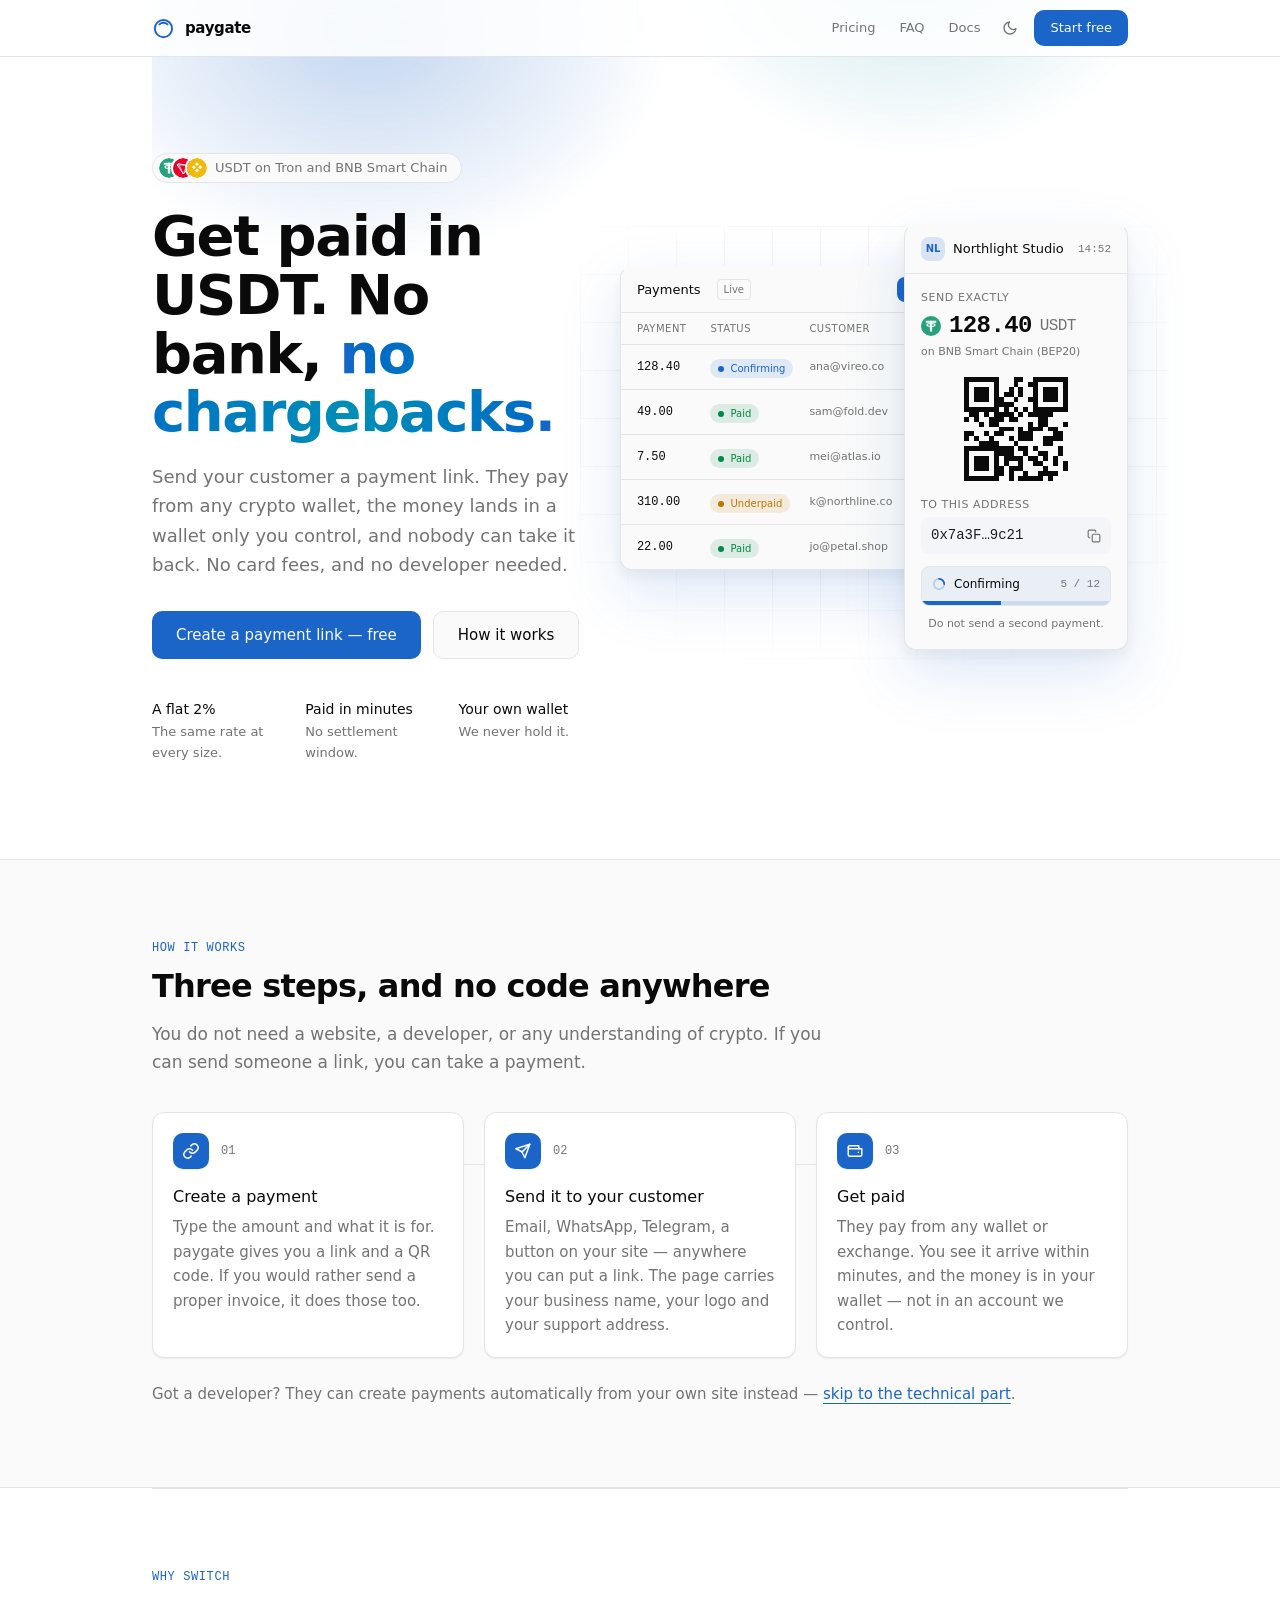
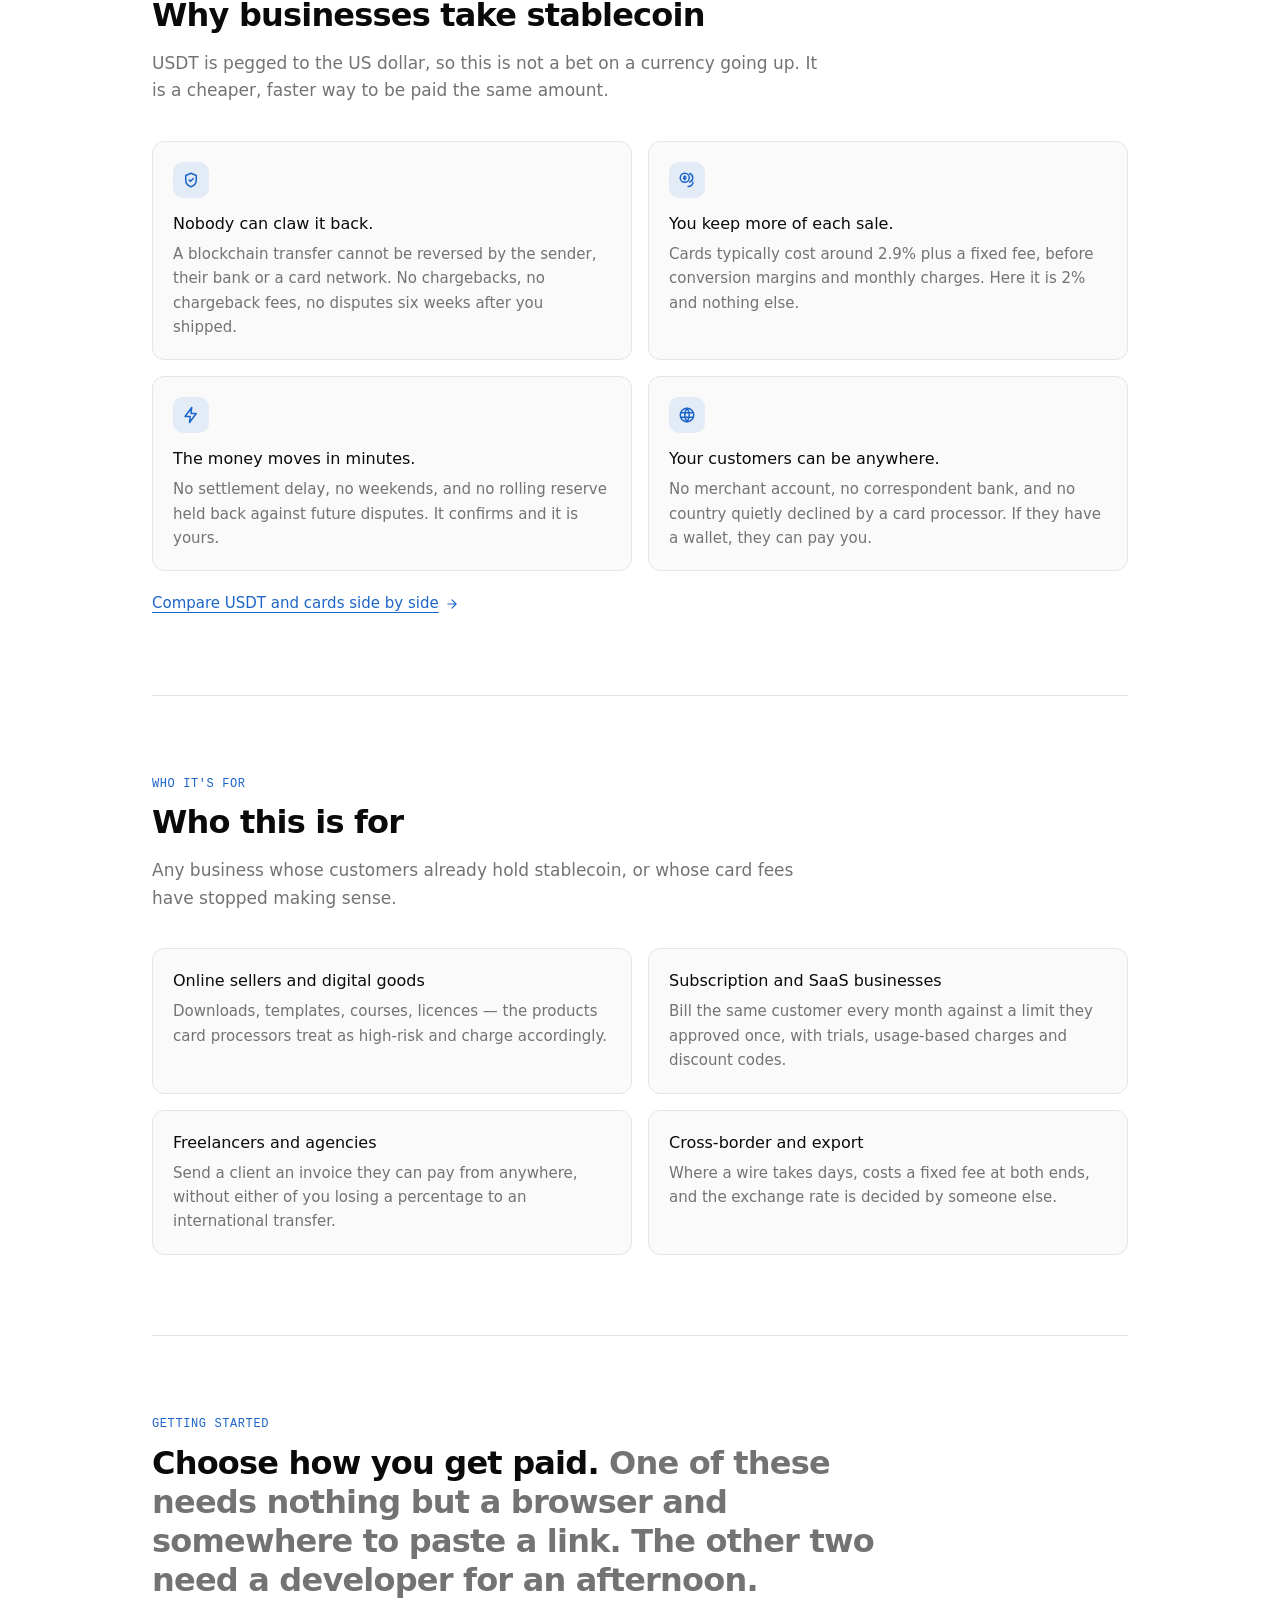
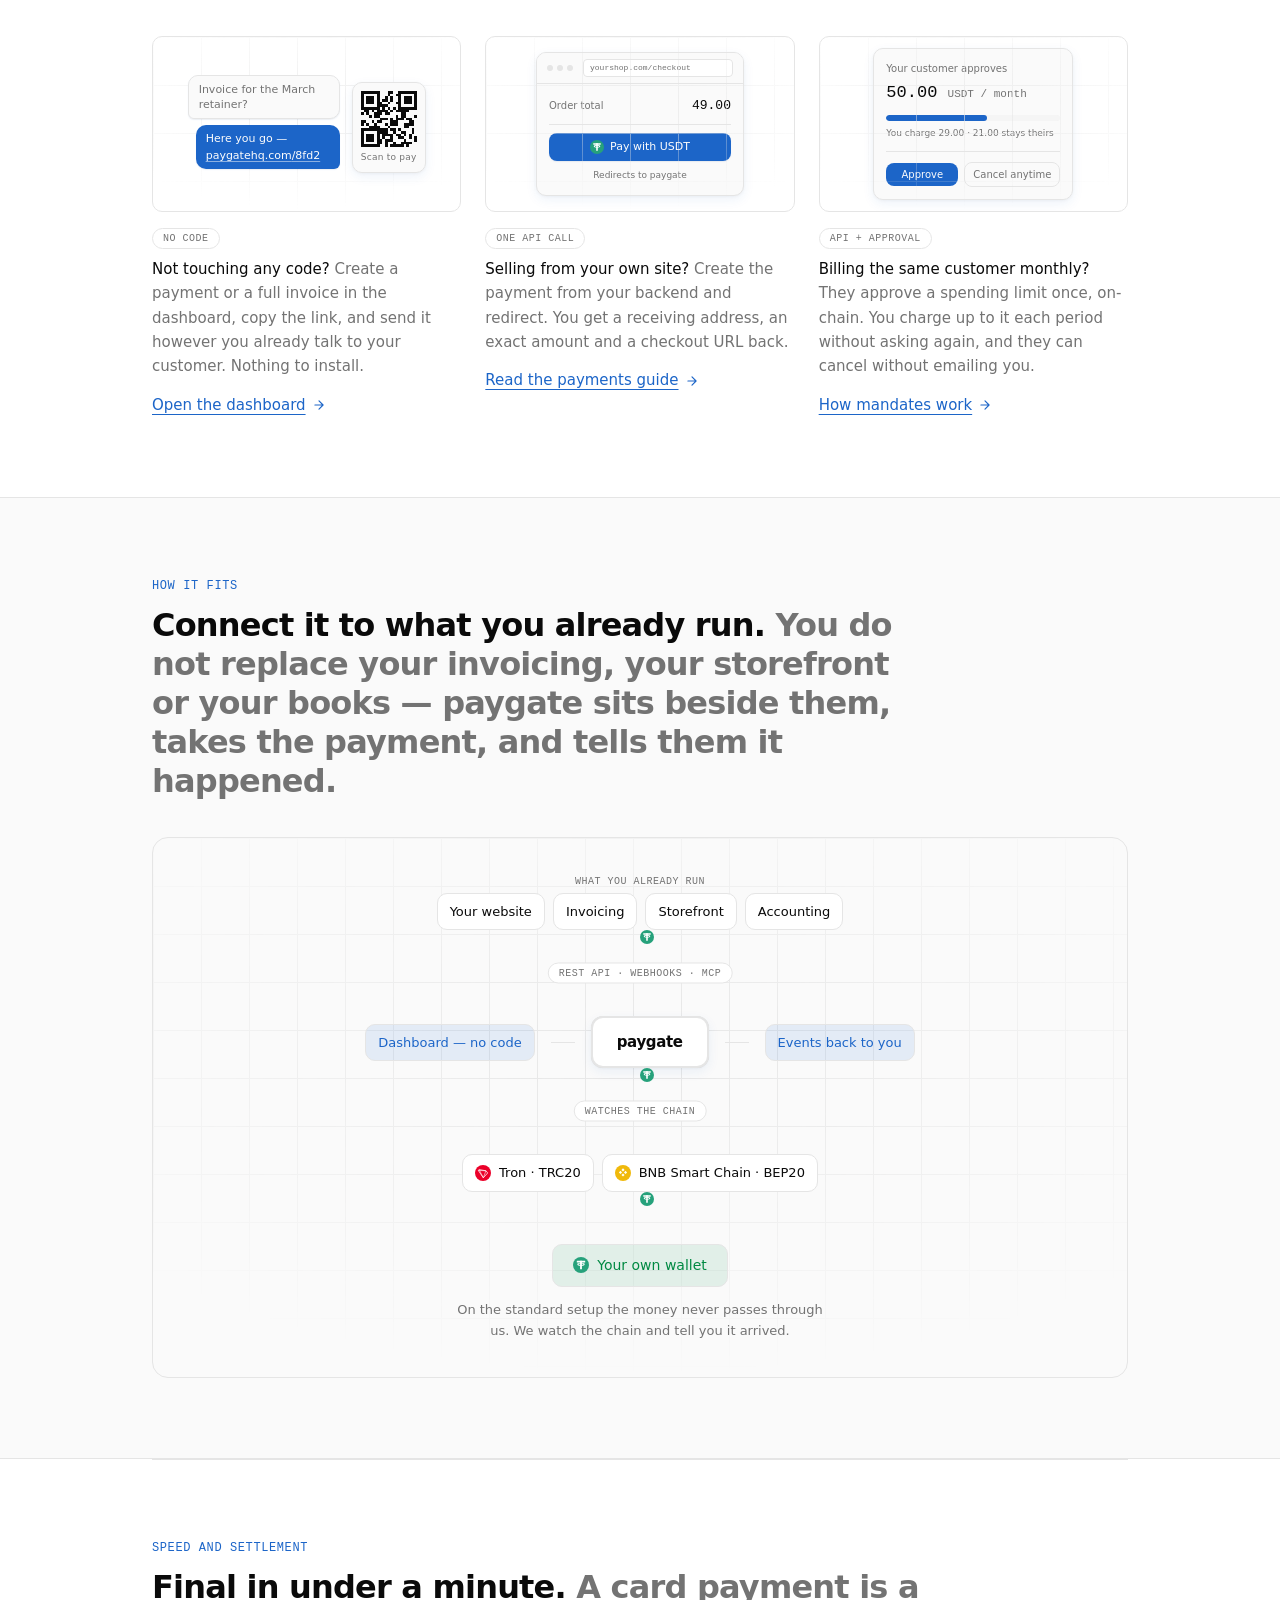
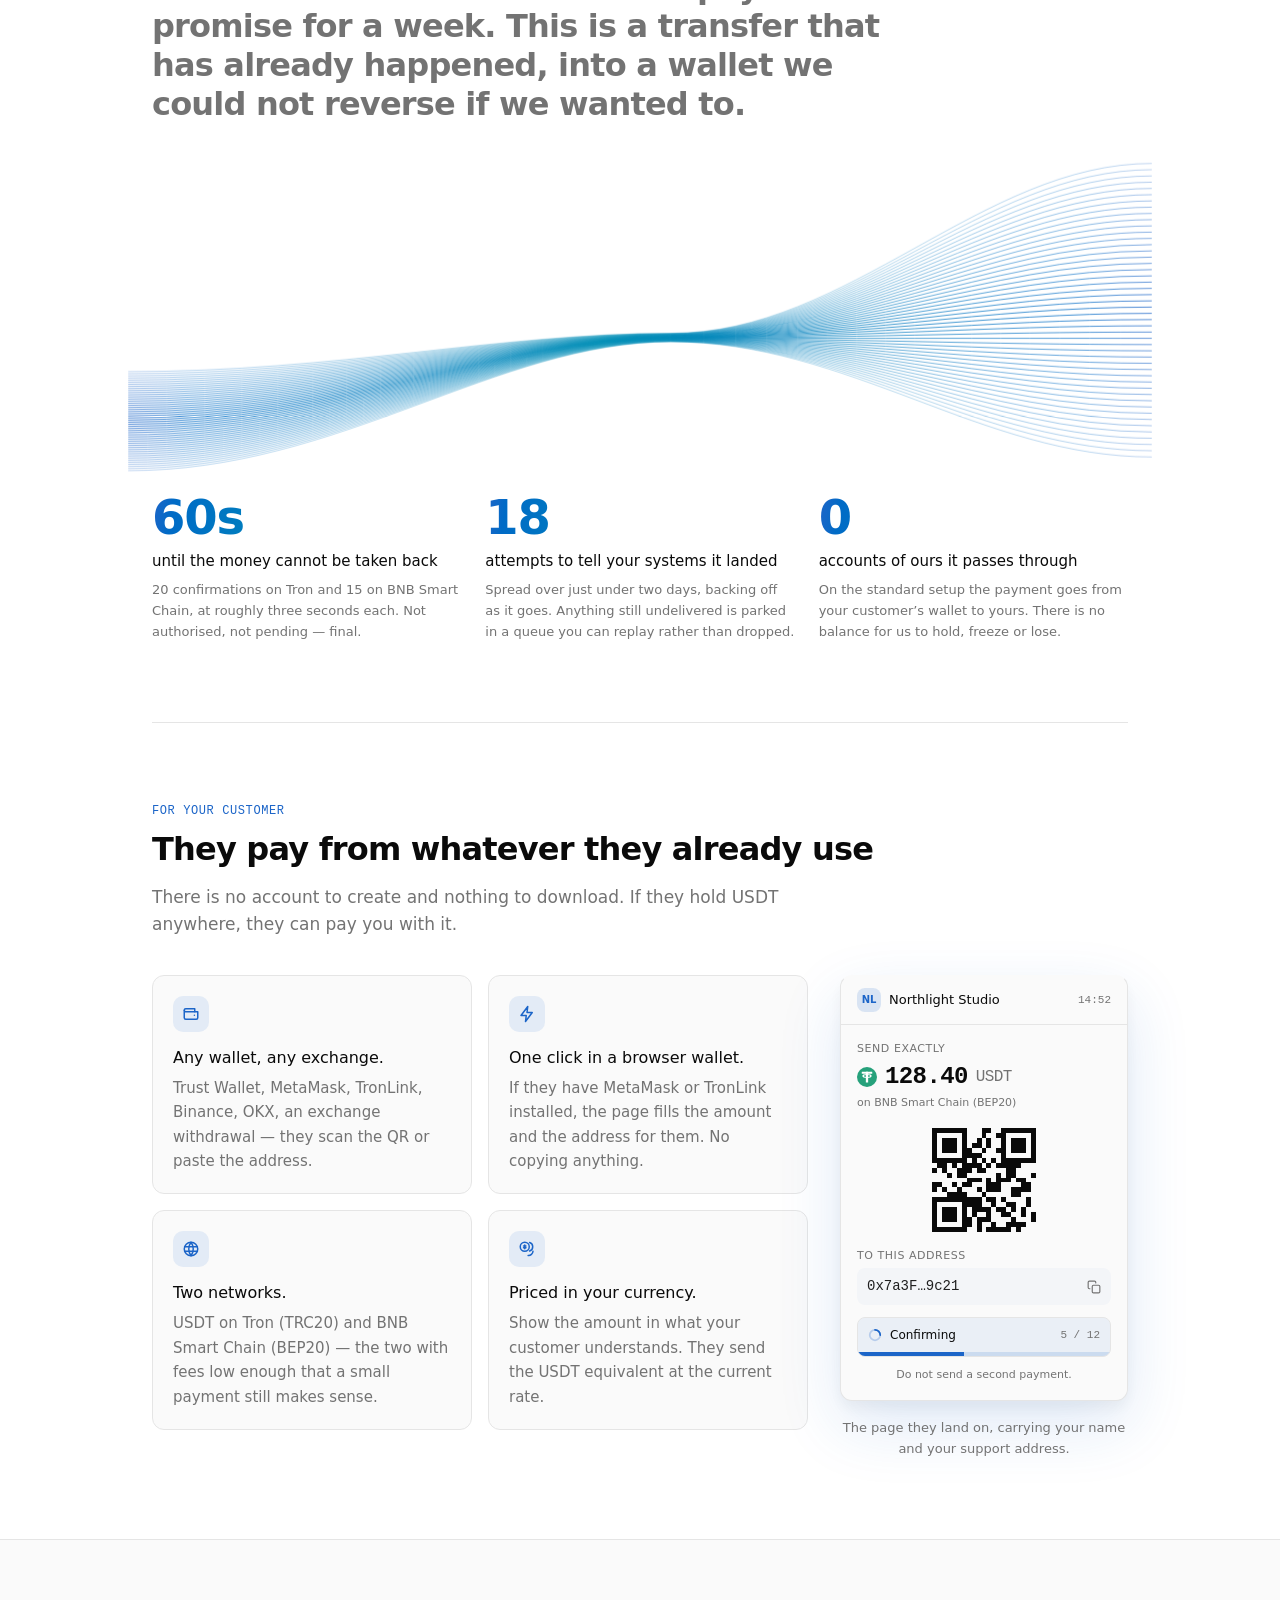
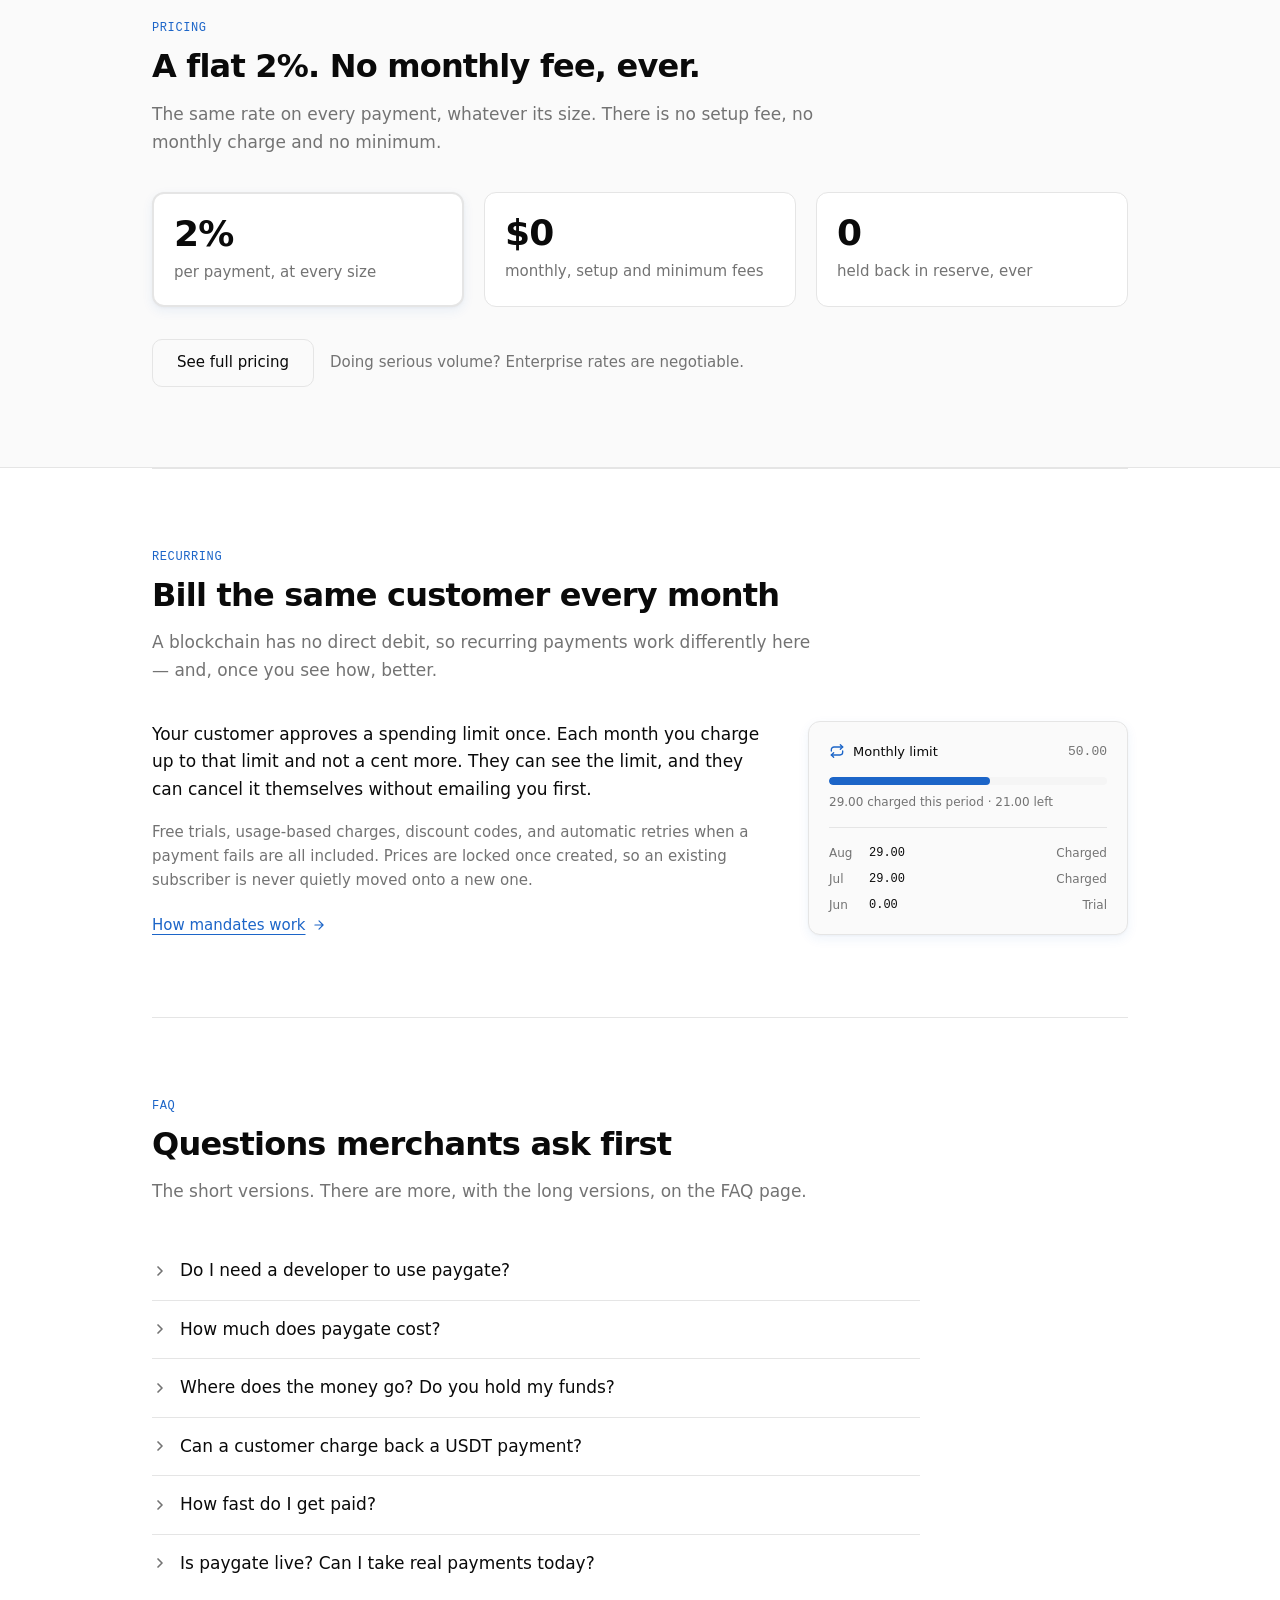
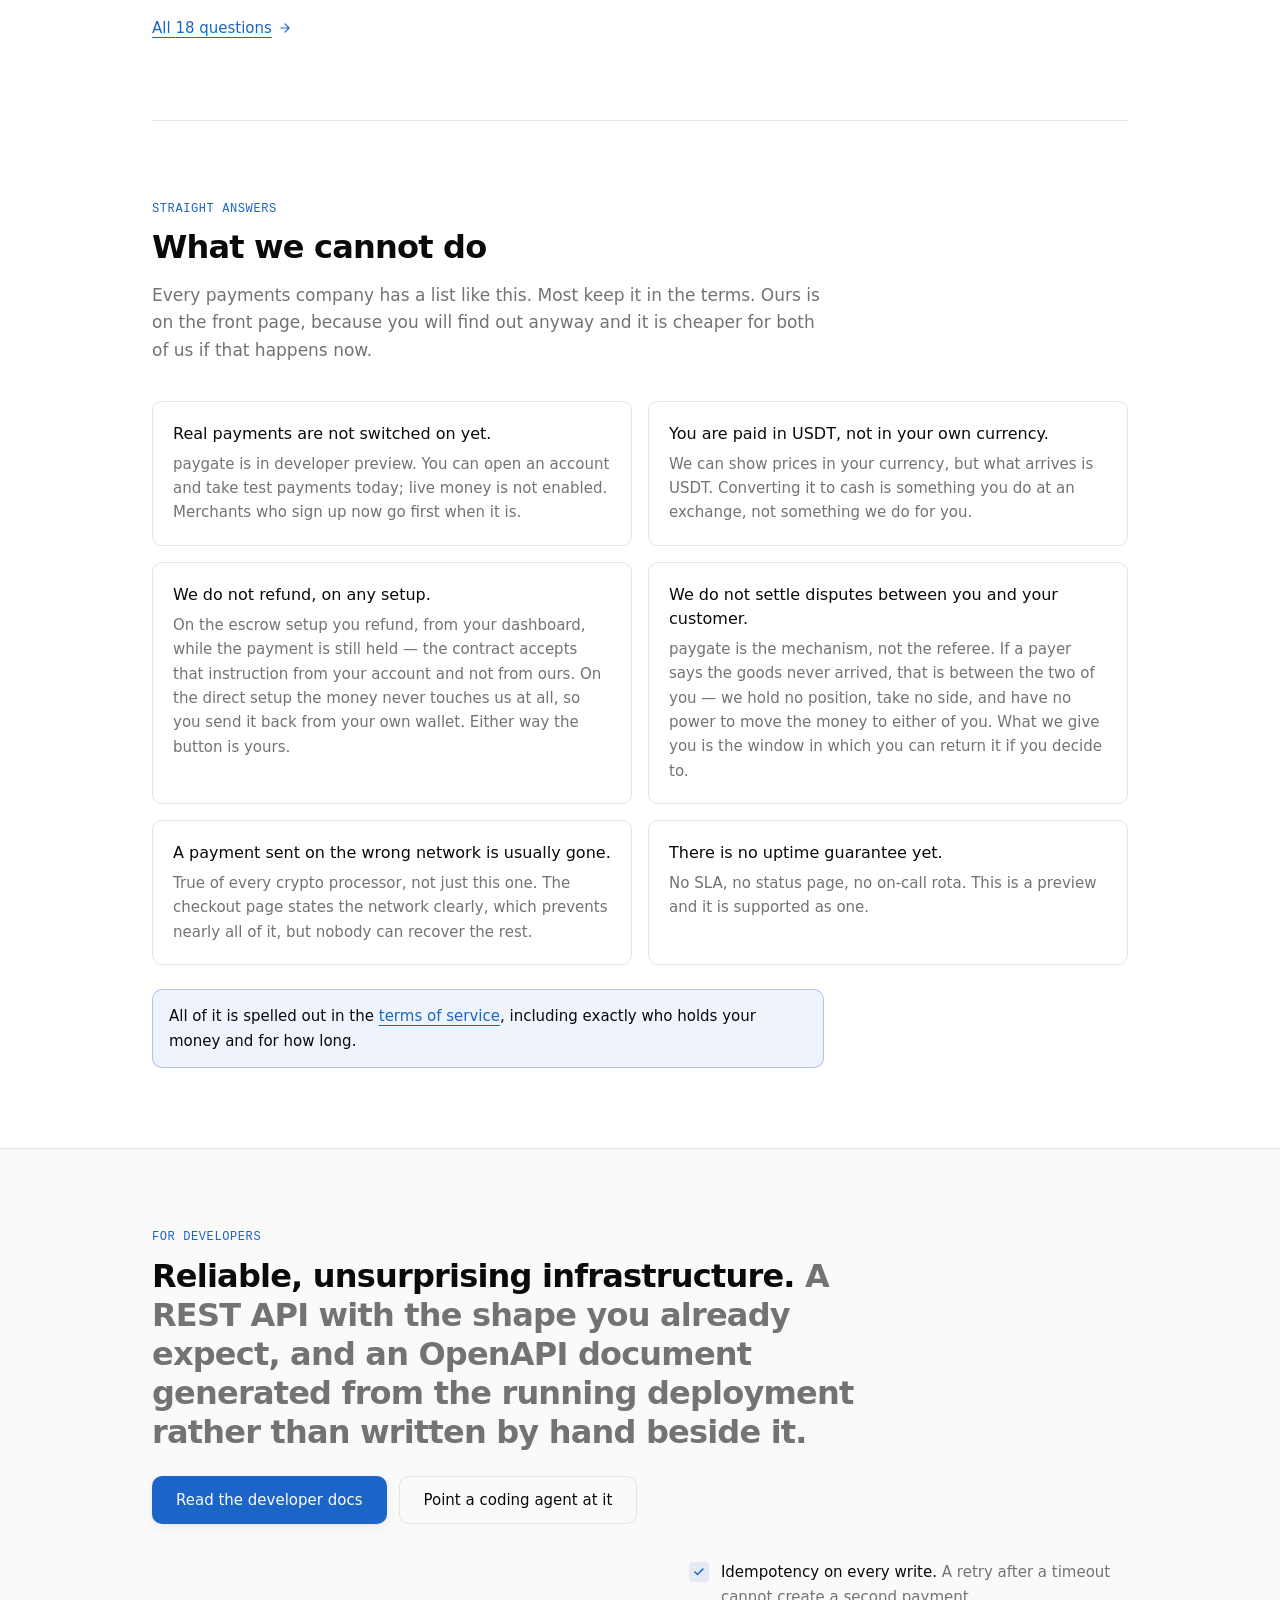
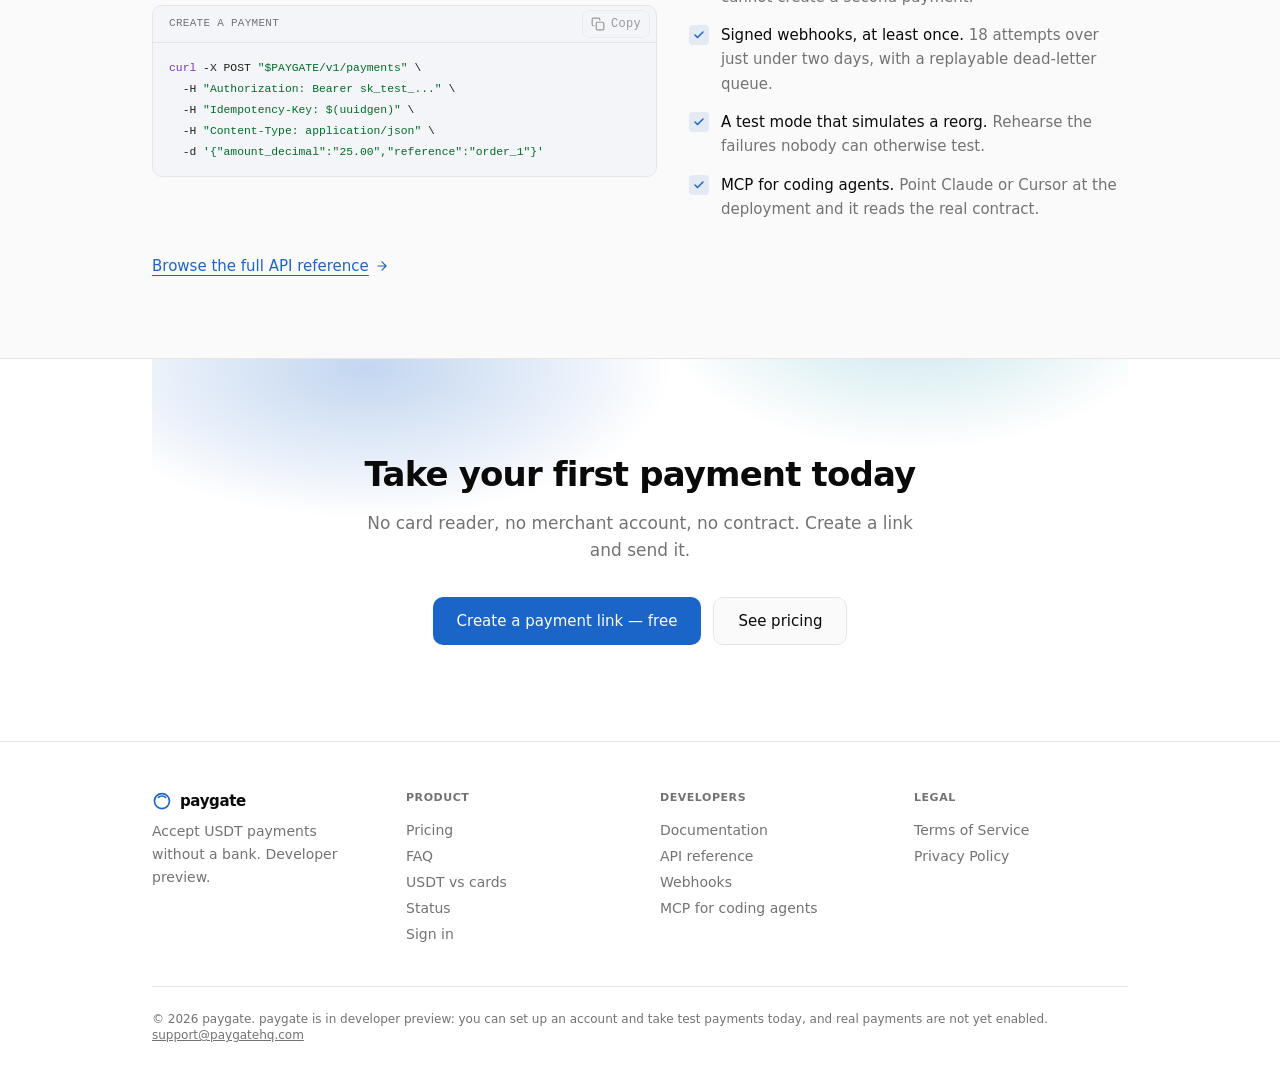
==== commit f06b5d96: "Deploy a599954 Built from the paygate monorepo. This repo holds output only; do not edit it here." ====
--- a/index.html
+++ b/index.html
@@ -11,7 +11,7 @@
     <meta name="theme-color" content="#2f5ee8" />
 
     <title>paygate — accept USDT payments without a bank</title>
-    <meta name="description" content="Accept USDT payments from customers anywhere. Send a payment link, get paid in minutes, no chargebacks. Free on payments under $10." />
+    <meta name="description" content="Accept USDT payments from customers anywhere. Send a payment link, get paid in minutes, no chargebacks. A flat 2% per payment." />
     <link rel="canonical" href="https://paygatehq.com/" />
     <!-- max-snippet:-1 lets a search engine quote a whole answer rather than truncating it
          at 160 characters, which is the difference between appearing in an AI overview and
@@ -22,7 +22,7 @@
     <meta property="og:site_name" content="paygate" />
     <meta property="og:url" content="https://paygatehq.com/" />
     <meta property="og:title" content="paygate — accept USDT payments without a bank" />
-    <meta property="og:description" content="Accept USDT payments from customers anywhere. Send a payment link, get paid in minutes, no chargebacks. Free on payments under $10." />
+    <meta property="og:description" content="Accept USDT payments from customers anywhere. Send a payment link, get paid in minutes, no chargebacks. A flat 2% per payment." />
     <meta property="og:locale" content="en_US" />
     <meta property="og:image" content="https://paygatehq.com/og.png" />
     <meta property="og:image:width" content="1200" />
@@ -34,7 +34,7 @@
          than a small one. See scripts/og-template.html. -->
     <meta name="twitter:card" content="summary_large_image" />
     <meta name="twitter:title" content="paygate — accept USDT payments without a bank" />
-    <meta name="twitter:description" content="Accept USDT payments from customers anywhere. Send a payment link, get paid in minutes, no chargebacks. Free on payments under $10." />
+    <meta name="twitter:description" content="Accept USDT payments from customers anywhere. Send a payment link, get paid in minutes, no chargebacks. A flat 2% per payment." />
 
     <script>
       // ═══ CONSENT DEFAULTS, BEFORE ANY TAG CAN LOAD ═══
@@ -72,12 +72,12 @@
         // A browser with storage disabled still gets the system preference below.
       }
     </script>
-    <script type="module" crossorigin src="/assets/home-Dom1u3bh.js"></script>
-    <link rel="modulepreload" crossorigin href="/assets/ui-WQPHCfEb.js">
+    <script type="module" crossorigin src="/assets/home-CsX8QLOq.js"></script>
+    <link rel="modulepreload" crossorigin href="/assets/ui-D4LpJunT.js">
     <link rel="stylesheet" crossorigin href="/assets/ui-D5ryC8mh.css">
   </head>
   <body>
-    <div id="root"><div class="min-h-svh"><script type="application/ld+json">{"@context":"https://schema.org","@graph":[{"@type":"Organization","@id":"https://paygatehq.com/#organization","name":"paygate","url":"https://paygatehq.com/","description":"Accept USDT payments from customers anywhere. Send a payment link, get paid in minutes, no chargebacks. Free on payments under $10.","slogan":"Accept USDT payments without a bank"},{"@type":"WebSite","@id":"https://paygatehq.com/#website","name":"paygate","url":"https://paygatehq.com/","description":"Accept USDT payments from customers anywhere. Send a payment link, get paid in minutes, no chargebacks. Free on payments under $10.","publisher":{"@id":"https://paygatehq.com/#organization"},"inLanguage":"en"},{"@type":"WebPage","@id":"https://paygatehq.com/#webpage","url":"https://paygatehq.com/","name":"paygate — accept USDT payments without a bank","description":"Accept USDT payments from customers anywhere. Send a payment link, get paid in minutes, no chargebacks. Free on payments under $10.","isPartOf":{"@id":"https://paygatehq.com/#website"},"about":{"@id":"https://paygatehq.com/#organization"},"inLanguage":"en"},{"@type":"SoftwareApplication","@id":"https://paygatehq.com/#software","name":"paygate","applicationCategory":"BusinessApplication","applicationSubCategory":"Payment Gateway","operatingSystem":"Web","url":"https://paygatehq.com/","description":"Accept USDT payments from customers anywhere. Send a payment link, get paid in minutes, no chargebacks. Free on payments under $10.","publisher":{"@id":"https://paygatehq.com/#organization"},"featureList":["Accept USDT (Tether) payments","Hosted checkout page with QR code","Payment links, no code required","Recurring billing and subscriptions","Invoices","Refunds","Webhooks and REST API","Tron (TRC20) and BNB Smart Chain (BEP20)"],"offers":{"@type":"Offer","name":"Pay as you go","price":"0","priceCurrency":"USD","description":"No fee on payments under $10. No monthly fee, no setup fee.","url":"https://paygatehq.com/pricing","availability":"https://schema.org/InStock"}},{"@type":"FAQPage","@id":"https://paygatehq.com/faq#faq","mainEntity":[{"@type":"Question","name":"Do I need a developer to use paygate?","acceptedAnswer":{"@type":"Answer","text":"No. You can create a payment in the paygate dashboard, copy the checkout link, and send it to your customer by email, WhatsApp or any other channel — no code at all. A developer is only needed if you want payments created automatically by your own website or app, which is what the API and webhooks are for."}},{"@type":"Question","name":"Where does the money go? Do you hold my funds?","acceptedAnswer":{"@type":"Answer","text":"On the standard setup, your customer’s payment goes straight from them to a blockchain address that you own — paygate never takes possession of it. We watch the chain and tell you the money arrived; we are not standing between you and it. There is a second, optional setup used for subscriptions and for refundable products, where funds rest briefly in an escrow contract before being released to you. Which one applies to your account is stated plainly in our terms."}},{"@type":"Question","name":"Can a customer charge back a USDT payment?","acceptedAnswer":{"@type":"Answer","text":"No. A blockchain transfer cannot be reversed by the sender, their bank, or a card network, so there is no chargeback process and no chargeback fees. This is the main reason merchants selling digital goods, services or cross-border move to stablecoin payments — card chargeback rates and the fees attached to them disappear entirely. It cuts both ways, and we would rather say so: if you want to refund a customer as a goodwill gesture, that is something you choose to do, not something a network forces on you."}},{"@type":"Question","name":"How fast do I get paid?","acceptedAnswer":{"@type":"Answer","text":"Minutes. A USDT transfer confirms on Tron or BNB Smart Chain in seconds, and paygate marks the payment as paid once it has enough confirmations to be safe. There is no multi-day settlement window, no weekend delay, and no rolling reserve held back against future disputes — the things that make card processing slow are all absent here."}},{"@type":"Question","name":"How much does paygate cost?","acceptedAnswer":{"@type":"Answer","text":"Payments under $10 are free, with no fee at all however many you take, and larger payments are charged a flat 1% with no monthly fee, setup fee or minimum. Blockchain network fees are separate and are not ours — they go to the network and are typically a few cents. Merchants doing high volume can ask about Enterprise pricing."}},{"@type":"Question","name":"Is paygate live? Can I take real payments today?","acceptedAnswer":{"@type":"Answer","text":"Not yet — paygate is in developer preview, which means you can set up an account and take test payments today, but real money is not enabled. Everything works end to end against a test network, and the merchants who sign up now will be the first switched on when real payments open. We would rather you knew that before you built anything on us than after."}}]}]}</script><header class="bg-background/85 border-border sticky top-0 z-30 border-b backdrop-blur"><div class="mx-auto flex h-14 max-w-5xl items-center gap-3 px-4 sm:px-6"><a href="/" aria-label="paygate home" class="shrink-0"><span class="flex items-center gap-2.5 "><svg viewBox="0 0 32 32" class="h-[23px] w-[23px] shrink-0 text-[var(--pg-brand)]" fill="none" stroke="currentColor" stroke-width="2.67" stroke-linecap="round" stroke-linejoin="round" role="presentation" aria-hidden="true"><path d="M7.515 7.515a12 12 0 1 0 16.97 16.97a12 12 0 0 0 -16.97 -16.97"></path><path d="M21.657 10.343a8 8 0 0 0 -11.315 0"></path></svg><span class="flex items-baseline gap-2"><span class="text-[15px] font-semibold tracking-tight">paygate</span></span></span></a><nav class="ml-auto hidden items-center gap-1 sm:flex" aria-label="Main"><a href="/pricing" class="rounded-md px-2.5 py-1 text-[13px] transition-colors text-muted-foreground hover:text-foreground">Pricing</a><a href="/faq" class="rounded-md px-2.5 py-1 text-[13px] transition-colors text-muted-foreground hover:text-foreground">FAQ</a><a href="https://developer.paygatehq.com/docs" class="rounded-md px-2.5 py-1 text-[13px] transition-colors text-muted-foreground hover:text-foreground">Docs</a><button type="button" class="text-muted-foreground hover:text-foreground hover:bg-muted flex h-8 w-8 items-center justify-center rounded-md transition-colors" aria-label="Switch theme"><span class="block h-4 w-4"></span></button><a href="https://app.paygatehq.com" data-cta="signup_click" class="inline-flex items-center justify-center gap-2 rounded-lg font-medium transition-colors h-9 px-4 text-[13px] bg-accent text-accent-foreground hover:opacity-90 ml-1">Start free</a></nav><div class="ml-auto flex items-center gap-1.5 sm:hidden"><a href="https://app.paygatehq.com" data-cta="signup_click" class="inline-flex items-center justify-center gap-2 rounded-lg font-medium transition-colors h-9 px-4 text-[13px] bg-accent text-accent-foreground hover:opacity-90">Start free</a><details class="group/nav relative"><summary class="text-muted-foreground hover:text-foreground hover:bg-muted flex h-9 w-9 cursor-pointer list-none items-center justify-center rounded-md transition-colors" aria-label="Menu"><svg class="h-5 w-5 group-open/nav:hidden" viewBox="0 0 24 24" fill="none" stroke="currentColor" stroke-width="2" stroke-linecap="round" stroke-linejoin="round" aria-hidden="true"><path d="M4 7h16"></path><path d="M4 12h16"></path><path d="M4 17h16"></path></svg><svg class="hidden h-5 w-5 group-open/nav:block" viewBox="0 0 24 24" fill="none" stroke="currentColor" stroke-width="2" stroke-linecap="round" stroke-linejoin="round" aria-hidden="true"><path d="M6 6 18 18"></path><path d="M18 6 6 18"></path></svg></summary><div class="border-border bg-card absolute top-full right-0 z-40 mt-2 w-52 rounded-xl border p-1.5 shadow-lg"><nav aria-label="Main"><a href="/pricing" class="hover:bg-muted flex items-center rounded-md px-3 py-2 text-[14px] transition-colors text-muted-foreground hover:text-foreground">Pricing</a><a href="/faq" class="hover:bg-muted flex items-center rounded-md px-3 py-2 text-[14px] transition-colors text-muted-foreground hover:text-foreground">FAQ</a><a href="https://developer.paygatehq.com/docs" class="hover:bg-muted flex items-center rounded-md px-3 py-2 text-[14px] transition-colors text-muted-foreground hover:text-foreground">Docs</a></nav><div class="border-border mt-1.5 border-t pt-1.5"><button type="button" aria-label="Switch theme" class="text-muted-foreground hover:text-foreground hover:bg-muted flex w-full items-center justify-between rounded-md px-3 py-2 text-[14px] transition-colors">Theme<span class="block h-4 w-4"></span></button></div></div></details></div></div></header><main><div class="mx-auto max-w-5xl px-4 sm:px-6"><section class="relative py-16 sm:py-20 lg:py-24"><div class="hero-glow"></div><div class="grid items-center gap-12 lg:grid-cols-[minmax(0,0.96fr)_minmax(0,1.14fr)] lg:gap-10"><div><p class="border-border bg-card text-muted-foreground mb-6 inline-flex items-center gap-2 rounded-full border py-1 pr-3.5 pl-1.5 text-[13px]"><span class="flex -space-x-1.5"><svg viewBox="0 0 32 32" class="ring-card h-5 w-5 rounded-full ring-2" role="img" aria-label="USDT"><circle cx="16" cy="16" r="16" fill="#26A17B"></circle><ellipse cx="16" cy="14.4" rx="7.4" ry="3.1" fill="#fff"></ellipse><ellipse cx="16" cy="14.4" rx="5.1" ry="1.5" fill="#26A17B"></ellipse><rect x="7.6" y="7.4" width="16.8" height="3.5" rx="0.4" fill="#fff"></rect><rect x="14.15" y="7.4" width="3.7" height="17.2" rx="0.4" fill="#fff"></rect></svg><svg viewBox="0 0 32 32" class="ring-card h-5 w-5 rounded-full ring-2" role="img" aria-label="Tron"><circle cx="16" cy="16" r="16" fill="#EB0029"></circle><path d="M8.4 9.2 21.9 11.6 25.4 15.9 16.6 25.6 6.6 10.9 8.4 9.2Z" fill="none" stroke="#fff" stroke-width="1.5" stroke-linejoin="round"></path><path d="M8.4 9.2 16.6 25.6M21.9 11.6 16.6 25.6M6.6 10.9 21.9 11.6" stroke="#fff" stroke-width="1.1" fill="none"></path></svg><svg viewBox="0 0 32 32" class="ring-card h-5 w-5 rounded-full ring-2" role="img" aria-label="BNB Smart Chain"><circle cx="16" cy="16" r="16" fill="#F0B90B"></circle><g fill="#fff"><path d="m16 6.6 3.1 3.2-3.1 3.1-3.1-3.1z"></path><path d="m21.1 11.7 3.1 3.2-3.1 3.1L18 14.9z"></path><path d="m10.9 11.7 3.1 3.2-3.1 3.1-3.1-3.1z"></path><path d="m16 16.8 3.1 3.2-3.1 3.1-3.1-3.1z"></path><path d="m16 19.1 3.1 3.1L16 25.4l-3.1-3.2z" opacity="0"></path></g></svg></span>USDT on Tron and BNB Smart Chain</p><h1 class="text-[2.5rem] font-semibold tracking-tight sm:text-5xl sm:leading-[1.05] lg:text-[3.5rem]">Get paid in USDT. No bank,<!-- --> <span class="grad-text">no chargebacks.</span></h1><p class="text-muted-foreground mt-5 max-w-xl text-lg leading-relaxed">Send your customer a payment link. They pay from any crypto wallet, the money lands in a wallet only you control, and nobody can take it back. No card fees, and no developer needed.</p><div class="mt-8 flex flex-col gap-3 sm:flex-row sm:flex-wrap"><a href="https://app.paygatehq.com" data-cta="signup_click" class="inline-flex items-center justify-center gap-2 rounded-lg font-medium transition-colors h-12 px-6 text-[15px] bg-accent text-accent-foreground hover:opacity-90 w-full sm:w-auto">Create a payment link — free</a><a href="#how-it-works" class="inline-flex h-12 items-center justify-center gap-2 rounded-lg px-6 text-[15px] font-medium transition-all border-border bg-card hover:border-accent/60 hover:shadow-md border w-full sm:w-auto">How it works</a></div><dl class="text-muted-foreground mt-10 grid gap-x-8 gap-y-4 text-sm sm:grid-cols-3"><div><dt class="text-foreground font-medium">Free under $10</dt><dd class="mt-0.5 text-[13px] leading-relaxed">No fee on small payments.</dd></div><div><dt class="text-foreground font-medium">Paid in minutes</dt><dd class="mt-0.5 text-[13px] leading-relaxed">No settlement window.</dd></div><div><dt class="text-foreground font-medium">Your own wallet</dt><dd class="mt-0.5 text-[13px] leading-relaxed">We never hold it.</dd></div></dl></div><figure class="relative mx-auto w-full max-w-2xl pb-16 sm:pb-20 lg:mx-0"><div class="grid-bg absolute -inset-10 -z-10 hidden sm:block"></div><div class="border-border bg-card raised-xl w-full overflow-hidden rounded-xl border sm:w-[76%]" aria-hidden="true"><div class="border-border flex items-center gap-2 border-b px-4 py-2.5"><span class="text-[13px] font-medium">Payments</span><span class="border-border text-muted-foreground ml-2 rounded border px-1.5 py-0.5 text-[10px]">Live</span><span class="bg-accent text-accent-foreground ml-auto rounded-md px-2 py-1 text-[11px] font-medium">New payment</span></div><table class="w-full text-left"><thead><tr class="border-border text-muted-foreground border-b text-[10px] tracking-wider uppercase"><th class="px-4 py-2 font-medium">Payment</th><th class="px-2 py-2 font-medium">Status</th><th class="hidden px-2 py-2 font-medium sm:table-cell">Customer</th><th class="hidden px-2 py-2 font-medium sm:table-cell">Chain</th><th class="px-4 py-2 text-right font-medium">Reference</th></tr></thead><tbody><tr class="border-border border-b last:border-0"><td class="px-4 py-2.5 font-mono text-[12px] font-medium tabular-nums">128.40</td><td class="px-2 py-2.5"><span class="inline-flex items-center gap-1.5 rounded-full px-2 py-0.5 text-[10px] font-medium" style="color:var(--accent);background:color-mix(in oklab, var(--accent) 12%, transparent)"><span class="h-1.5 w-1.5 rounded-full" style="background:var(--accent)"></span>Confirming</span></td><td class="text-muted-foreground hidden px-2 py-2.5 text-[11px] sm:table-cell">ana@vireo.co</td><td class="text-muted-foreground hidden px-2 py-2.5 font-mono text-[11px] sm:table-cell">BSC</td><td class="text-muted-foreground px-4 py-2.5 text-right font-mono text-[11px]">inv_2094</td></tr><tr class="border-border border-b last:border-0"><td class="px-4 py-2.5 font-mono text-[12px] font-medium tabular-nums">49.00</td><td class="px-2 py-2.5"><span class="inline-flex items-center gap-1.5 rounded-full px-2 py-0.5 text-[10px] font-medium" style="color:var(--ok);background:color-mix(in oklab, var(--ok) 12%, transparent)"><span class="h-1.5 w-1.5 rounded-full" style="background:var(--ok)"></span>Paid</span></td><td class="text-muted-foreground hidden px-2 py-2.5 text-[11px] sm:table-cell">sam@fold.dev</td><td class="text-muted-foreground hidden px-2 py-2.5 font-mono text-[11px] sm:table-cell">TRON</td><td class="text-muted-foreground px-4 py-2.5 text-right font-mono text-[11px]">inv_2093</td></tr><tr class="border-border border-b last:border-0"><td class="px-4 py-2.5 font-mono text-[12px] font-medium tabular-nums">7.50</td><td class="px-2 py-2.5"><span class="inline-flex items-center gap-1.5 rounded-full px-2 py-0.5 text-[10px] font-medium" style="color:var(--ok);background:color-mix(in oklab, var(--ok) 12%, transparent)"><span class="h-1.5 w-1.5 rounded-full" style="background:var(--ok)"></span>Paid</span></td><td class="text-muted-foreground hidden px-2 py-2.5 text-[11px] sm:table-cell">mei@atlas.io</td><td class="text-muted-foreground hidden px-2 py-2.5 font-mono text-[11px] sm:table-cell">BSC</td><td class="text-muted-foreground px-4 py-2.5 text-right font-mono text-[11px]">inv_2092</td></tr><tr class="border-border border-b last:border-0"><td class="px-4 py-2.5 font-mono text-[12px] font-medium tabular-nums">310.00</td><td class="px-2 py-2.5"><span class="inline-flex items-center gap-1.5 rounded-full px-2 py-0.5 text-[10px] font-medium" style="color:var(--warn);background:color-mix(in oklab, var(--warn) 12%, transparent)"><span class="h-1.5 w-1.5 rounded-full" style="background:var(--warn)"></span>Underpaid</span></td><td class="text-muted-foreground hidden px-2 py-2.5 text-[11px] sm:table-cell">k@northline.co</td><td class="text-muted-foreground hidden px-2 py-2.5 font-mono text-[11px] sm:table-cell">TRON</td><td class="text-muted-foreground px-4 py-2.5 text-right font-mono text-[11px]">inv_2091</td></tr><tr class="border-border border-b last:border-0"><td class="px-4 py-2.5 font-mono text-[12px] font-medium tabular-nums">22.00</td><td class="px-2 py-2.5"><span class="inline-flex items-center gap-1.5 rounded-full px-2 py-0.5 text-[10px] font-medium" style="color:var(--ok);background:color-mix(in oklab, var(--ok) 12%, transparent)"><span class="h-1.5 w-1.5 rounded-full" style="background:var(--ok)"></span>Paid</span></td><td class="text-muted-foreground hidden px-2 py-2.5 text-[11px] sm:table-cell">jo@petal.shop</td><td class="text-muted-foreground hidden px-2 py-2.5 font-mono text-[11px] sm:table-cell">BSC</td><td class="text-muted-foreground px-4 py-2.5 text-right font-mono text-[11px]">inv_2090</td></tr></tbody></table></div><div class="border-border bg-card raised-xl max-w-[19rem] overflow-hidden rounded-xl border absolute right-0 bottom-0 hidden w-[14rem] sm:block" aria-hidden="true"><div class="border-border flex items-center gap-2 border-b px-4 py-3"><div class="bg-accent/15 text-accent flex h-6 w-6 items-center justify-center rounded-md text-[10px] font-bold">NL</div><span class="text-[13px] font-medium">Northlight Studio</span><span class="text-muted-foreground ml-auto font-mono text-[11px] tabular-nums">14:52</span></div><div class="px-4 py-4"><p class="text-muted-foreground text-[11px] font-medium tracking-wider uppercase">Send exactly</p><p class="mt-1 flex items-center gap-2 font-mono text-2xl font-semibold tracking-tight tabular-nums"><svg viewBox="0 0 32 32" class="h-5 w-5 shrink-0" role="img" aria-label=""><circle cx="16" cy="16" r="16" fill="#26A17B"></circle><ellipse cx="16" cy="14.4" rx="7.4" ry="3.1" fill="#fff"></ellipse><ellipse cx="16" cy="14.4" rx="5.1" ry="1.5" fill="#26A17B"></ellipse><rect x="7.6" y="7.4" width="16.8" height="3.5" rx="0.4" fill="#fff"></rect><rect x="14.15" y="7.4" width="3.7" height="17.2" rx="0.4" fill="#fff"></rect></svg>128.40 <span class="text-muted-foreground text-base font-normal">USDT</span></p><p class="text-muted-foreground mt-0.5 text-[11px]">on BNB Smart Chain (BEP20)</p><div class="my-4 flex justify-center"><svg viewBox="0 0 21 21" class="h-[6.5rem] w-[6.5rem]" fill="currentColor" role="presentation" shape-rendering="crispEdges"><rect x="10" y="0" width="1" height="1"></rect><rect x="11" y="0" width="1" height="1"></rect><rect x="10" y="1" width="1" height="1"></rect><rect x="13" y="1" width="1" height="1"></rect><rect x="9" y="2" width="1" height="1"></rect><rect x="11" y="2" width="1" height="1"></rect><rect x="8" y="3" width="1" height="1"></rect><rect x="9" y="3" width="1" height="1"></rect><rect x="11" y="3" width="1" height="1"></rect><rect x="7" y="4" width="1" height="1"></rect><rect x="10" y="4" width="1" height="1"></rect><rect x="13" y="4" width="1" height="1"></rect><rect x="7" y="5" width="1" height="1"></rect><rect x="8" y="5" width="1" height="1"></rect><rect x="9" y="5" width="1" height="1"></rect><rect x="8" y="6" width="1" height="1"></rect><rect x="10" y="6" width="1" height="1"></rect><rect x="12" y="6" width="1" height="1"></rect><rect x="1" y="7" width="1" height="1"></rect><rect x="2" y="7" width="1" height="1"></rect><rect x="4" y="7" width="1" height="1"></rect><rect x="6" y="7" width="1" height="1"></rect><rect x="7" y="7" width="1" height="1"></rect><rect x="8" y="7" width="1" height="1"></rect><rect x="9" y="7" width="1" height="1"></rect><rect x="11" y="7" width="1" height="1"></rect><rect x="13" y="7" width="1" height="1"></rect><rect x="14" y="7" width="1" height="1"></rect><rect x="15" y="7" width="1" height="1"></rect><rect x="16" y="7" width="1" height="1"></rect><rect x="17" y="7" width="1" height="1"></rect><rect x="0" y="8" width="1" height="1"></rect><rect x="2" y="8" width="1" height="1"></rect><rect x="5" y="8" width="1" height="1"></rect><rect x="6" y="8" width="1" height="1"></rect><rect x="7" y="8" width="1" height="1"></rect><rect x="9" y="8" width="1" height="1"></rect><rect x="10" y="8" width="1" height="1"></rect><rect x="15" y="8" width="1" height="1"></rect><rect x="16" y="8" width="1" height="1"></rect><rect x="3" y="9" width="1" height="1"></rect><rect x="5" y="9" width="1" height="1"></rect><rect x="6" y="9" width="1" height="1"></rect><rect x="13" y="9" width="1" height="1"></rect><rect x="15" y="9" width="1" height="1"></rect><rect x="16" y="9" width="1" height="1"></rect><rect x="20" y="9" width="1" height="1"></rect><rect x="7" y="10" width="1" height="1"></rect><rect x="8" y="10" width="1" height="1"></rect><rect x="9" y="10" width="1" height="1"></rect><rect x="11" y="10" width="1" height="1"></rect><rect x="13" y="10" width="1" height="1"></rect><rect x="14" y="10" width="1" height="1"></rect><rect x="15" y="10" width="1" height="1"></rect><rect x="17" y="10" width="1" height="1"></rect><rect x="18" y="10" width="1" height="1"></rect><rect x="0" y="11" width="1" height="1"></rect><rect x="1" y="11" width="1" height="1"></rect><rect x="4" y="11" width="1" height="1"></rect><rect x="6" y="11" width="1" height="1"></rect><rect x="7" y="11" width="1" height="1"></rect><rect x="11" y="11" width="1" height="1"></rect><rect x="12" y="11" width="1" height="1"></rect><rect x="13" y="11" width="1" height="1"></rect><rect x="18" y="11" width="1" height="1"></rect><rect x="19" y="11" width="1" height="1"></rect><rect x="0" y="12" width="1" height="1"></rect><rect x="2" y="12" width="1" height="1"></rect><rect x="5" y="12" width="1" height="1"></rect><rect x="9" y="12" width="1" height="1"></rect><rect x="11" y="12" width="1" height="1"></rect><rect x="12" y="12" width="1" height="1"></rect><rect x="13" y="12" width="1" height="1"></rect><rect x="16" y="12" width="1" height="1"></rect><rect x="17" y="12" width="1" height="1"></rect><rect x="18" y="12" width="1" height="1"></rect><rect x="19" y="12" width="1" height="1"></rect><rect x="3" y="13" width="1" height="1"></rect><rect x="4" y="13" width="1" height="1"></rect><rect x="5" y="13" width="1" height="1"></rect><rect x="6" y="13" width="1" height="1"></rect><rect x="10" y="13" width="1" height="1"></rect><rect x="16" y="13" width="1" height="1"></rect><rect x="17" y="13" width="1" height="1"></rect><rect x="7" y="14" width="1" height="1"></rect><rect x="8" y="14" width="1" height="1"></rect><rect x="9" y="14" width="1" height="1"></rect><rect x="11" y="14" width="1" height="1"></rect><rect x="12" y="14" width="1" height="1"></rect><rect x="14" y="14" width="1" height="1"></rect><rect x="19" y="14" width="1" height="1"></rect><rect x="7" y="15" width="1" height="1"></rect><rect x="8" y="15" width="1" height="1"></rect><rect x="9" y="15" width="1" height="1"></rect><rect x="12" y="15" width="1" height="1"></rect><rect x="15" y="15" width="1" height="1"></rect><rect x="16" y="15" width="1" height="1"></rect><rect x="19" y="15" width="1" height="1"></rect><rect x="8" y="16" width="1" height="1"></rect><rect x="9" y="16" width="1" height="1"></rect><rect x="10" y="16" width="1" height="1"></rect><rect x="11" y="16" width="1" height="1"></rect><rect x="13" y="16" width="1" height="1"></rect><rect x="14" y="16" width="1" height="1"></rect><rect x="16" y="16" width="1" height="1"></rect><rect x="18" y="16" width="1" height="1"></rect><rect x="8" y="17" width="1" height="1"></rect><rect x="11" y="17" width="1" height="1"></rect><rect x="14" y="17" width="1" height="1"></rect><rect x="15" y="17" width="1" height="1"></rect><rect x="18" y="17" width="1" height="1"></rect><rect x="20" y="17" width="1" height="1"></rect><rect x="7" y="18" width="1" height="1"></rect><rect x="9" y="18" width="1" height="1"></rect><rect x="10" y="18" width="1" height="1"></rect><rect x="11" y="18" width="1" height="1"></rect><rect x="16" y="18" width="1" height="1"></rect><rect x="20" y="18" width="1" height="1"></rect><rect x="7" y="19" width="1" height="1"></rect><rect x="9" y="19" width="1" height="1"></rect><rect x="12" y="19" width="1" height="1"></rect><rect x="15" y="19" width="1" height="1"></rect><rect x="16" y="19" width="1" height="1"></rect><rect x="17" y="19" width="1" height="1"></rect><rect x="18" y="19" width="1" height="1"></rect><rect x="9" y="20" width="1" height="1"></rect><rect x="11" y="20" width="1" height="1"></rect><rect x="12" y="20" width="1" height="1"></rect><rect x="13" y="20" width="1" height="1"></rect><rect x="14" y="20" width="1" height="1"></rect><rect x="15" y="20" width="1" height="1"></rect><rect x="17" y="20" width="1" height="1"></rect><g><rect x="0" y="0" width="7" height="7"></rect><rect x="1" y="1" width="5" height="5" fill="var(--card)"></rect><rect x="2" y="2" width="3" height="3"></rect></g><g><rect x="14" y="0" width="7" height="7"></rect><rect x="15" y="1" width="5" height="5" fill="var(--card)"></rect><rect x="16" y="2" width="3" height="3"></rect></g><g><rect x="0" y="14" width="7" height="7"></rect><rect x="1" y="15" width="5" height="5" fill="var(--card)"></rect><rect x="2" y="16" width="3" height="3"></rect></g></svg></div><p class="text-muted-foreground text-[11px] font-medium tracking-wider uppercase">To this address</p><div class="bg-code-bg mt-1 flex items-center gap-2 rounded-md px-2.5 py-2"><code class="text-code-fg flex-1 truncate font-mono text-[11px]">0x7a3F…9c21</code><svg class="text-muted-foreground h-3.5 w-3.5 shrink-0" viewBox="0 0 24 24" fill="none" stroke="currentColor" stroke-width="2" stroke-linecap="round" stroke-linejoin="round" aria-hidden="true"><rect x="9" y="9" width="13" height="13" rx="2"></rect><path d="M5 15H4a2 2 0 0 1-2-2V4a2 2 0 0 1 2-2h9a2 2 0 0 1 2 2v1"></path></svg></div><div class="border-accent/25 bg-accent/[0.07] mt-3 overflow-hidden rounded-md border"><div class="flex items-center gap-2 px-2.5 py-2"><svg class="text-accent h-3.5 w-3.5 shrink-0 animate-spin" viewBox="0 0 24 24" aria-hidden="true"><circle cx="12" cy="12" r="9" stroke="currentColor" stroke-width="3" fill="none" opacity="0.25"></circle><path d="M21 12a9 9 0 0 0-9-9" stroke="currentColor" stroke-width="3" fill="none" stroke-linecap="round"></path></svg><span class="text-[12px] font-medium">Confirming</span><span class="tick text-muted-foreground ml-auto font-mono text-[11px] tabular-nums">2<!-- --> / <!-- -->12</span></div><div class="bg-accent/15 h-1"><div class="bg-accent h-full transition-[width] duration-700 ease-out" style="width:17%"></div></div></div><p class="text-muted-foreground mt-2.5 text-center text-[11px]">Do not send a second payment.</p></div></div><div class="mt-6 flex justify-center sm:hidden"><div class="border-border bg-card raised-xl w-full max-w-[19rem] overflow-hidden rounded-xl border" aria-hidden="true"><div class="border-border flex items-center gap-2 border-b px-4 py-3"><div class="bg-accent/15 text-accent flex h-6 w-6 items-center justify-center rounded-md text-[10px] font-bold">NL</div><span class="text-[13px] font-medium">Northlight Studio</span><span class="text-muted-foreground ml-auto font-mono text-[11px] tabular-nums">14:52</span></div><div class="px-4 py-4"><p class="text-muted-foreground text-[11px] font-medium tracking-wider uppercase">Send exactly</p><p class="mt-1 flex items-center gap-2 font-mono text-2xl font-semibold tracking-tight tabular-nums"><svg viewBox="0 0 32 32" class="h-5 w-5 shrink-0" role="img" aria-label=""><circle cx="16" cy="16" r="16" fill="#26A17B"></circle><ellipse cx="16" cy="14.4" rx="7.4" ry="3.1" fill="#fff"></ellipse><ellipse cx="16" cy="14.4" rx="5.1" ry="1.5" fill="#26A17B"></ellipse><rect x="7.6" y="7.4" width="16.8" height="3.5" rx="0.4" fill="#fff"></rect><rect x="14.15" y="7.4" width="3.7" height="17.2" rx="0.4" fill="#fff"></rect></svg>128.40 <span class="text-muted-foreground text-base font-normal">USDT</span></p><p class="text-muted-foreground mt-0.5 text-[11px]">on BNB Smart Chain (BEP20)</p><div class="my-4 flex justify-center"><svg viewBox="0 0 21 21" class="h-[6.5rem] w-[6.5rem]" fill="currentColor" role="presentation" shape-rendering="crispEdges"><rect x="10" y="0" width="1" height="1"></rect><rect x="11" y="0" width="1" height="1"></rect><rect x="10" y="1" width="1" height="1"></rect><rect x="13" y="1" width="1" height="1"></rect><rect x="9" y="2" width="1" height="1"></rect><rect x="11" y="2" width="1" height="1"></rect><rect x="8" y="3" width="1" height="1"></rect><rect x="9" y="3" width="1" height="1"></rect><rect x="11" y="3" width="1" height="1"></rect><rect x="7" y="4" width="1" height="1"></rect><rect x="10" y="4" width="1" height="1"></rect><rect x="13" y="4" width="1" height="1"></rect><rect x="7" y="5" width="1" height="1"></rect><rect x="8" y="5" width="1" height="1"></rect><rect x="9" y="5" width="1" height="1"></rect><rect x="8" y="6" width="1" height="1"></rect><rect x="10" y="6" width="1" height="1"></rect><rect x="12" y="6" width="1" height="1"></rect><rect x="1" y="7" width="1" height="1"></rect><rect x="2" y="7" width="1" height="1"></rect><rect x="4" y="7" width="1" height="1"></rect><rect x="6" y="7" width="1" height="1"></rect><rect x="7" y="7" width="1" height="1"></rect><rect x="8" y="7" width="1" height="1"></rect><rect x="9" y="7" width="1" height="1"></rect><rect x="11" y="7" width="1" height="1"></rect><rect x="13" y="7" width="1" height="1"></rect><rect x="14" y="7" width="1" height="1"></rect><rect x="15" y="7" width="1" height="1"></rect><rect x="16" y="7" width="1" height="1"></rect><rect x="17" y="7" width="1" height="1"></rect><rect x="0" y="8" width="1" height="1"></rect><rect x="2" y="8" width="1" height="1"></rect><rect x="5" y="8" width="1" height="1"></rect><rect x="6" y="8" width="1" height="1"></rect><rect x="7" y="8" width="1" height="1"></rect><rect x="9" y="8" width="1" height="1"></rect><rect x="10" y="8" width="1" height="1"></rect><rect x="15" y="8" width="1" height="1"></rect><rect x="16" y="8" width="1" height="1"></rect><rect x="3" y="9" width="1" height="1"></rect><rect x="5" y="9" width="1" height="1"></rect><rect x="6" y="9" width="1" height="1"></rect><rect x="13" y="9" width="1" height="1"></rect><rect x="15" y="9" width="1" height="1"></rect><rect x="16" y="9" width="1" height="1"></rect><rect x="20" y="9" width="1" height="1"></rect><rect x="7" y="10" width="1" height="1"></rect><rect x="8" y="10" width="1" height="1"></rect><rect x="9" y="10" width="1" height="1"></rect><rect x="11" y="10" width="1" height="1"></rect><rect x="13" y="10" width="1" height="1"></rect><rect x="14" y="10" width="1" height="1"></rect><rect x="15" y="10" width="1" height="1"></rect><rect x="17" y="10" width="1" height="1"></rect><rect x="18" y="10" width="1" height="1"></rect><rect x="0" y="11" width="1" height="1"></rect><rect x="1" y="11" width="1" height="1"></rect><rect x="4" y="11" width="1" height="1"></rect><rect x="6" y="11" width="1" height="1"></rect><rect x="7" y="11" width="1" height="1"></rect><rect x="11" y="11" width="1" height="1"></rect><rect x="12" y="11" width="1" height="1"></rect><rect x="13" y="11" width="1" height="1"></rect><rect x="18" y="11" width="1" height="1"></rect><rect x="19" y="11" width="1" height="1"></rect><rect x="0" y="12" width="1" height="1"></rect><rect x="2" y="12" width="1" height="1"></rect><rect x="5" y="12" width="1" height="1"></rect><rect x="9" y="12" width="1" height="1"></rect><rect x="11" y="12" width="1" height="1"></rect><rect x="12" y="12" width="1" height="1"></rect><rect x="13" y="12" width="1" height="1"></rect><rect x="16" y="12" width="1" height="1"></rect><rect x="17" y="12" width="1" height="1"></rect><rect x="18" y="12" width="1" height="1"></rect><rect x="19" y="12" width="1" height="1"></rect><rect x="3" y="13" width="1" height="1"></rect><rect x="4" y="13" width="1" height="1"></rect><rect x="5" y="13" width="1" height="1"></rect><rect x="6" y="13" width="1" height="1"></rect><rect x="10" y="13" width="1" height="1"></rect><rect x="16" y="13" width="1" height="1"></rect><rect x="17" y="13" width="1" height="1"></rect><rect x="7" y="14" width="1" height="1"></rect><rect x="8" y="14" width="1" height="1"></rect><rect x="9" y="14" width="1" height="1"></rect><rect x="11" y="14" width="1" height="1"></rect><rect x="12" y="14" width="1" height="1"></rect><rect x="14" y="14" width="1" height="1"></rect><rect x="19" y="14" width="1" height="1"></rect><rect x="7" y="15" width="1" height="1"></rect><rect x="8" y="15" width="1" height="1"></rect><rect x="9" y="15" width="1" height="1"></rect><rect x="12" y="15" width="1" height="1"></rect><rect x="15" y="15" width="1" height="1"></rect><rect x="16" y="15" width="1" height="1"></rect><rect x="19" y="15" width="1" height="1"></rect><rect x="8" y="16" width="1" height="1"></rect><rect x="9" y="16" width="1" height="1"></rect><rect x="10" y="16" width="1" height="1"></rect><rect x="11" y="16" width="1" height="1"></rect><rect x="13" y="16" width="1" height="1"></rect><rect x="14" y="16" width="1" height="1"></rect><rect x="16" y="16" width="1" height="1"></rect><rect x="18" y="16" width="1" height="1"></rect><rect x="8" y="17" width="1" height="1"></rect><rect x="11" y="17" width="1" height="1"></rect><rect x="14" y="17" width="1" height="1"></rect><rect x="15" y="17" width="1" height="1"></rect><rect x="18" y="17" width="1" height="1"></rect><rect x="20" y="17" width="1" height="1"></rect><rect x="7" y="18" width="1" height="1"></rect><rect x="9" y="18" width="1" height="1"></rect><rect x="10" y="18" width="1" height="1"></rect><rect x="11" y="18" width="1" height="1"></rect><rect x="16" y="18" width="1" height="1"></rect><rect x="20" y="18" width="1" height="1"></rect><rect x="7" y="19" width="1" height="1"></rect><rect x="9" y="19" width="1" height="1"></rect><rect x="12" y="19" width="1" height="1"></rect><rect x="15" y="19" width="1" height="1"></rect><rect x="16" y="19" width="1" height="1"></rect><rect x="17" y="19" width="1" height="1"></rect><rect x="18" y="19" width="1" height="1"></rect><rect x="9" y="20" width="1" height="1"></rect><rect x="11" y="20" width="1" height="1"></rect><rect x="12" y="20" width="1" height="1"></rect><rect x="13" y="20" width="1" height="1"></rect><rect x="14" y="20" width="1" height="1"></rect><rect x="15" y="20" width="1" height="1"></rect><rect x="17" y="20" width="1" height="1"></rect><g><rect x="0" y="0" width="7" height="7"></rect><rect x="1" y="1" width="5" height="5" fill="var(--card)"></rect><rect x="2" y="2" width="3" height="3"></rect></g><g><rect x="14" y="0" width="7" height="7"></rect><rect x="15" y="1" width="5" height="5" fill="var(--card)"></rect><rect x="16" y="2" width="3" height="3"></rect></g><g><rect x="0" y="14" width="7" height="7"></rect><rect x="1" y="15" width="5" height="5" fill="var(--card)"></rect><rect x="2" y="16" width="3" height="3"></rect></g></svg></div><p class="text-muted-foreground text-[11px] font-medium tracking-wider uppercase">To this address</p><div class="bg-code-bg mt-1 flex items-center gap-2 rounded-md px-2.5 py-2"><code class="text-code-fg flex-1 truncate font-mono text-[11px]">0x7a3F…9c21</code><svg class="text-muted-foreground h-3.5 w-3.5 shrink-0" viewBox="0 0 24 24" fill="none" stroke="currentColor" stroke-width="2" stroke-linecap="round" stroke-linejoin="round" aria-hidden="true"><rect x="9" y="9" width="13" height="13" rx="2"></rect><path d="M5 15H4a2 2 0 0 1-2-2V4a2 2 0 0 1 2-2h9a2 2 0 0 1 2 2v1"></path></svg></div><div class="border-accent/25 bg-accent/[0.07] mt-3 overflow-hidden rounded-md border"><div class="flex items-center gap-2 px-2.5 py-2"><svg class="text-accent h-3.5 w-3.5 shrink-0 animate-spin" viewBox="0 0 24 24" aria-hidden="true"><circle cx="12" cy="12" r="9" stroke="currentColor" stroke-width="3" fill="none" opacity="0.25"></circle><path d="M21 12a9 9 0 0 0-9-9" stroke="currentColor" stroke-width="3" fill="none" stroke-linecap="round"></path></svg><span class="text-[12px] font-medium">Confirming</span><span class="tick text-muted-foreground ml-auto font-mono text-[11px] tabular-nums">2<!-- --> / <!-- -->12</span></div><div class="bg-accent/15 h-1"><div class="bg-accent h-full transition-[width] duration-700 ease-out" style="width:17%"></div></div></div><p class="text-muted-foreground mt-2.5 text-center text-[11px]">Do not send a second payment.</p></div></div></div><figcaption class="sr-only">The paygate merchant console showing a list of payments, and the hosted checkout page a customer sees, which displays the exact amount to send, a QR code, the receiving address and live confirmation progress.</figcaption></figure></div></section></div><div class="bg-surface border-border border-y"><div class="mx-auto max-w-5xl px-4 sm:px-6"><section id="how-it-works" class="reveal py-16 sm:py-20"><p class="text-accent mb-3 font-mono text-xs font-medium tracking-wider uppercase">How it works</p><h2 class="max-w-3xl text-[26px] font-semibold tracking-tight sm:text-[32px] sm:leading-[1.15]">Three steps, and no code anywhere</h2><p class="text-muted-foreground mt-4 max-w-2xl text-[17px] leading-relaxed">You do not need a website, a developer, or any understanding of crypto. If you can send someone a link, you can take a payment.</p><div class="mt-9"><ol class="relative grid gap-5 sm:grid-cols-3"><div class="absolute top-[3.25rem] right-[16%] left-[16%] hidden sm:block" aria-hidden="true"><div class="bg-border h-px w-full"></div><div class="flow-dot"></div></div><li class="border-border bg-background lift relative rounded-xl border p-5 shadow-sm"><div class="mb-4 flex items-center gap-3"><span class="bg-accent text-accent-foreground flex h-9 w-9 items-center justify-center rounded-lg shadow-sm"><svg class="h-[18px] w-[18px]" viewBox="0 0 24 24" fill="none" stroke="currentColor" stroke-width="2" stroke-linecap="round" stroke-linejoin="round" aria-hidden="true"><path d="M10 13a5 5 0 0 0 7.5.5l3-3a5 5 0 0 0-7-7l-1.7 1.7"></path><path d="M14 11a5 5 0 0 0-7.5-.5l-3 3a5 5 0 0 0 7 7l1.7-1.7"></path></svg></span><span class="text-muted-foreground font-mono text-xs tabular-nums">0<!-- -->1</span></div><h3 class="font-medium">Create a payment</h3><p class="text-muted-foreground mt-1.5 text-[15px] leading-relaxed">Type the amount and what it is for. paygate gives you a link and a QR code. If you would rather send a proper invoice, it does those too.</p></li><li class="border-border bg-background lift relative rounded-xl border p-5 shadow-sm"><div class="mb-4 flex items-center gap-3"><span class="bg-accent text-accent-foreground flex h-9 w-9 items-center justify-center rounded-lg shadow-sm"><svg class="h-[18px] w-[18px]" viewBox="0 0 24 24" fill="none" stroke="currentColor" stroke-width="2" stroke-linecap="round" stroke-linejoin="round" aria-hidden="true"><path d="M21 3 10.5 13.5"></path><path d="M21 3l-6.5 18-4-8-8-4L21 3Z"></path></svg></span><span class="text-muted-foreground font-mono text-xs tabular-nums">0<!-- -->2</span></div><h3 class="font-medium">Send it to your customer</h3><p class="text-muted-foreground mt-1.5 text-[15px] leading-relaxed">Email, WhatsApp, Telegram, a button on your site — anywhere you can put a link. The page carries your business name, your logo and your support address.</p></li><li class="border-border bg-background lift relative rounded-xl border p-5 shadow-sm"><div class="mb-4 flex items-center gap-3"><span class="bg-accent text-accent-foreground flex h-9 w-9 items-center justify-center rounded-lg shadow-sm"><svg class="h-[18px] w-[18px]" viewBox="0 0 24 24" fill="none" stroke="currentColor" stroke-width="2" stroke-linecap="round" stroke-linejoin="round" aria-hidden="true"><path d="M3 7a2 2 0 0 1 2-2h12v4"></path><path d="M3 7v10a2 2 0 0 0 2 2h14a2 2 0 0 0 2-2V9H5a2 2 0 0 1-2-2Z"></path><path d="M16.5 13.5v.01"></path></svg></span><span class="text-muted-foreground font-mono text-xs tabular-nums">0<!-- -->3</span></div><h3 class="font-medium">Get paid</h3><p class="text-muted-foreground mt-1.5 text-[15px] leading-relaxed">They pay from any wallet or exchange. You see it arrive within minutes, and the money is in your wallet — not in an account we control.</p></li></ol><p class="text-muted-foreground mt-6 text-[15px] leading-relaxed">Got a developer? They can create payments automatically from your own site instead —<!-- --> <a href="#for-developers" class="text-accent underline underline-offset-4">skip to the technical part</a>.</p></div></section></div></div><div class="mx-auto max-w-5xl px-4 sm:px-6"><section class="border-border border-t reveal py-16 sm:py-20"><p class="text-accent mb-3 font-mono text-xs font-medium tracking-wider uppercase">Why switch</p><h2 class="max-w-3xl text-[26px] font-semibold tracking-tight sm:text-[32px] sm:leading-[1.15]">Why businesses take stablecoin</h2><p class="text-muted-foreground mt-4 max-w-2xl text-[17px] leading-relaxed">USDT is pegged to the US dollar, so this is not a bet on a currency going up. It is a cheaper, faster way to be paid the same amount.</p><div class="mt-9"><div class="grid gap-4 sm:grid-cols-2"><div class="border-border bg-card lift rounded-xl border p-5"><span class="bg-accent/10 text-accent mb-3.5 flex h-9 w-9 items-center justify-center rounded-lg"><svg class="h-[18px] w-[18px]" viewBox="0 0 24 24" fill="none" stroke="currentColor" stroke-width="2" stroke-linecap="round" stroke-linejoin="round" aria-hidden="true"><path d="M12 3 5 6v6c0 4.2 2.9 7.6 7 9 4.1-1.4 7-4.8 7-9V6l-7-3Z"></path><path d="m9.5 12 1.8 1.8 3.5-3.6"></path></svg></span><h3 class="font-medium">Nobody can claw it back.</h3><p class="text-muted-foreground mt-1.5 text-[15px] leading-relaxed">A blockchain transfer cannot be reversed by the sender, their bank or a card network. No chargebacks, no chargeback fees, no disputes six weeks after you shipped.</p></div><div class="border-border bg-card lift rounded-xl border p-5"><span class="bg-accent/10 text-accent mb-3.5 flex h-9 w-9 items-center justify-center rounded-lg"><svg class="h-[18px] w-[18px]" viewBox="0 0 24 24" fill="none" stroke="currentColor" stroke-width="2" stroke-linecap="round" stroke-linejoin="round" aria-hidden="true"><circle cx="9" cy="9" r="6"></circle><path d="M15.5 3.3a6 6 0 0 1 0 11.4M13.5 20.6A6 6 0 0 0 20 15"></path><path d="M9 6.5v5M7.4 8.1h3.2M7.4 10.4h3.2"></path></svg></span><h3 class="font-medium">You keep more of each sale.</h3><p class="text-muted-foreground mt-1.5 text-[15px] leading-relaxed">Cards typically cost around 2.9% plus a fixed fee, before conversion margins and monthly charges. Payments under $<!-- -->10<!-- --> here cost nothing at all.</p></div><div class="border-border bg-card lift rounded-xl border p-5"><span class="bg-accent/10 text-accent mb-3.5 flex h-9 w-9 items-center justify-center rounded-lg"><svg class="h-[18px] w-[18px]" viewBox="0 0 24 24" fill="none" stroke="currentColor" stroke-width="2" stroke-linecap="round" stroke-linejoin="round" aria-hidden="true"><path d="M13 2 4 14h7l-1 8 9-12h-7l1-8Z"></path></svg></span><h3 class="font-medium">The money moves in minutes.</h3><p class="text-muted-foreground mt-1.5 text-[15px] leading-relaxed">No settlement delay, no weekends, and no rolling reserve held back against future disputes. It confirms and it is yours.</p></div><div class="border-border bg-card lift rounded-xl border p-5"><span class="bg-accent/10 text-accent mb-3.5 flex h-9 w-9 items-center justify-center rounded-lg"><svg class="h-[18px] w-[18px]" viewBox="0 0 24 24" fill="none" stroke="currentColor" stroke-width="2" stroke-linecap="round" stroke-linejoin="round" aria-hidden="true"><circle cx="12" cy="12" r="9"></circle><path d="M3.5 9h17M3.5 15h17"></path><path d="M12 3a15 15 0 0 1 0 18a15 15 0 0 1 0-18Z"></path></svg></span><h3 class="font-medium">Your customers can be anywhere.</h3><p class="text-muted-foreground mt-1.5 text-[15px] leading-relaxed">No merchant account, no correspondent bank, and no country quietly declined by a card processor. If they have a wallet, they can pay you.</p></div></div><p class="mt-5"><a href="/vs-cards" class="text-accent group/link inline-flex items-center gap-1.5 text-[15px] underline underline-offset-4">Compare USDT and cards side by side<svg class="h-3.5 w-3.5 transition-transform group-hover/link:translate-x-0.5" viewBox="0 0 24 24" fill="none" stroke="currentColor" stroke-width="2" stroke-linecap="round" stroke-linejoin="round" aria-hidden="true"><path d="M5 12h14M12 5l7 7-7 7"></path></svg></a></p></div></section></div><div class="mx-auto max-w-5xl px-4 sm:px-6"><section class="border-border border-t reveal py-16 sm:py-20"><p class="text-accent mb-3 font-mono text-xs font-medium tracking-wider uppercase">Who it&#x27;s for</p><h2 class="max-w-3xl text-[26px] font-semibold tracking-tight sm:text-[32px] sm:leading-[1.15]">Who this is for</h2><p class="text-muted-foreground mt-4 max-w-2xl text-[17px] leading-relaxed">Any business whose customers already hold stablecoin, or whose card fees have stopped making sense.</p><div class="mt-9"><div class="grid gap-4 sm:grid-cols-2"><div class="border-border bg-card lift rounded-xl border p-5"><h3 class="font-medium">Online sellers and digital goods</h3><p class="text-muted-foreground mt-1.5 text-[15px] leading-relaxed">Downloads, templates, courses, licences — the products card processors treat as high-risk and charge accordingly.</p></div><div class="border-border bg-card lift rounded-xl border p-5"><h3 class="font-medium">Subscription and SaaS businesses</h3><p class="text-muted-foreground mt-1.5 text-[15px] leading-relaxed">Bill the same customer every month against a limit they approved once, with trials, usage-based charges and discount codes.</p></div><div class="border-border bg-card lift rounded-xl border p-5"><h3 class="font-medium">Freelancers and agencies</h3><p class="text-muted-foreground mt-1.5 text-[15px] leading-relaxed">Send a client an invoice they can pay from anywhere, without either of you losing a percentage to an international transfer.</p></div><div class="border-border bg-card lift rounded-xl border p-5"><h3 class="font-medium">Cross-border and export</h3><p class="text-muted-foreground mt-1.5 text-[15px] leading-relaxed">Where a wire takes days, costs a fixed fee at both ends, and the exchange rate is decided by someone else.</p></div></div></div></section></div><div class="mx-auto max-w-5xl px-4 sm:px-6"><section id="ways-to-get-paid" class="border-border border-t reveal py-16 sm:py-20"><p class="text-accent mb-3 font-mono text-xs font-medium tracking-wider uppercase">Getting started</p><h2 class="max-w-3xl text-[26px] font-semibold tracking-tight sm:text-[32px] sm:leading-[1.22]">Choose how you get paid.<!-- --> <span class="text-muted-foreground">One of these needs nothing but a browser and somewhere to paste a link. The other two need a developer for an afternoon.</span></h2><div class="mt-9"><div class="grid gap-6 sm:grid-cols-2 lg:grid-cols-3"><div class="flex flex-col"><div class="border-border bg-background relative flex h-44 items-center justify-center overflow-hidden rounded-lg border" aria-hidden="true"><div class="grid-bg pointer-events-none absolute inset-0 opacity-70"></div><div class="relative flex w-full items-end justify-center gap-3 px-5"><div class="mb-1 w-full max-w-[9.5rem] space-y-1.5"><p class="border-border bg-card text-muted-foreground rounded-lg rounded-bl-sm border px-2.5 py-1.5 text-[11px] leading-snug shadow-sm">Invoice for the March retainer?</p><p class="bg-accent text-accent-foreground ml-auto max-w-[9rem] rounded-lg rounded-br-sm px-2.5 py-1.5 text-[11px] leading-snug shadow-sm">Here you go —<span class="mt-0.5 block underline decoration-current/50 underline-offset-2">paygatehq.com<!-- -->/8fd2</span></p></div><div class="border-border bg-card shrink-0 rounded-lg border p-2 text-center shadow-md"><svg viewBox="0 0 21 21" class="h-14 w-14" fill="currentColor" role="presentation" shape-rendering="crispEdges"><rect x="10" y="0" width="1" height="1"></rect><rect x="11" y="0" width="1" height="1"></rect><rect x="10" y="1" width="1" height="1"></rect><rect x="13" y="1" width="1" height="1"></rect><rect x="9" y="2" width="1" height="1"></rect><rect x="11" y="2" width="1" height="1"></rect><rect x="8" y="3" width="1" height="1"></rect><rect x="9" y="3" width="1" height="1"></rect><rect x="11" y="3" width="1" height="1"></rect><rect x="7" y="4" width="1" height="1"></rect><rect x="10" y="4" width="1" height="1"></rect><rect x="13" y="4" width="1" height="1"></rect><rect x="7" y="5" width="1" height="1"></rect><rect x="8" y="5" width="1" height="1"></rect><rect x="9" y="5" width="1" height="1"></rect><rect x="8" y="6" width="1" height="1"></rect><rect x="10" y="6" width="1" height="1"></rect><rect x="12" y="6" width="1" height="1"></rect><rect x="1" y="7" width="1" height="1"></rect><rect x="2" y="7" width="1" height="1"></rect><rect x="4" y="7" width="1" height="1"></rect><rect x="6" y="7" width="1" height="1"></rect><rect x="7" y="7" width="1" height="1"></rect><rect x="8" y="7" width="1" height="1"></rect><rect x="9" y="7" width="1" height="1"></rect><rect x="11" y="7" width="1" height="1"></rect><rect x="13" y="7" width="1" height="1"></rect><rect x="14" y="7" width="1" height="1"></rect><rect x="15" y="7" width="1" height="1"></rect><rect x="16" y="7" width="1" height="1"></rect><rect x="17" y="7" width="1" height="1"></rect><rect x="0" y="8" width="1" height="1"></rect><rect x="2" y="8" width="1" height="1"></rect><rect x="5" y="8" width="1" height="1"></rect><rect x="6" y="8" width="1" height="1"></rect><rect x="7" y="8" width="1" height="1"></rect><rect x="9" y="8" width="1" height="1"></rect><rect x="10" y="8" width="1" height="1"></rect><rect x="15" y="8" width="1" height="1"></rect><rect x="16" y="8" width="1" height="1"></rect><rect x="3" y="9" width="1" height="1"></rect><rect x="5" y="9" width="1" height="1"></rect><rect x="6" y="9" width="1" height="1"></rect><rect x="13" y="9" width="1" height="1"></rect><rect x="15" y="9" width="1" height="1"></rect><rect x="16" y="9" width="1" height="1"></rect><rect x="20" y="9" width="1" height="1"></rect><rect x="7" y="10" width="1" height="1"></rect><rect x="8" y="10" width="1" height="1"></rect><rect x="9" y="10" width="1" height="1"></rect><rect x="11" y="10" width="1" height="1"></rect><rect x="13" y="10" width="1" height="1"></rect><rect x="14" y="10" width="1" height="1"></rect><rect x="15" y="10" width="1" height="1"></rect><rect x="17" y="10" width="1" height="1"></rect><rect x="18" y="10" width="1" height="1"></rect><rect x="0" y="11" width="1" height="1"></rect><rect x="1" y="11" width="1" height="1"></rect><rect x="4" y="11" width="1" height="1"></rect><rect x="6" y="11" width="1" height="1"></rect><rect x="7" y="11" width="1" height="1"></rect><rect x="11" y="11" width="1" height="1"></rect><rect x="12" y="11" width="1" height="1"></rect><rect x="13" y="11" width="1" height="1"></rect><rect x="18" y="11" width="1" height="1"></rect><rect x="19" y="11" width="1" height="1"></rect><rect x="0" y="12" width="1" height="1"></rect><rect x="2" y="12" width="1" height="1"></rect><rect x="5" y="12" width="1" height="1"></rect><rect x="9" y="12" width="1" height="1"></rect><rect x="11" y="12" width="1" height="1"></rect><rect x="12" y="12" width="1" height="1"></rect><rect x="13" y="12" width="1" height="1"></rect><rect x="16" y="12" width="1" height="1"></rect><rect x="17" y="12" width="1" height="1"></rect><rect x="18" y="12" width="1" height="1"></rect><rect x="19" y="12" width="1" height="1"></rect><rect x="3" y="13" width="1" height="1"></rect><rect x="4" y="13" width="1" height="1"></rect><rect x="5" y="13" width="1" height="1"></rect><rect x="6" y="13" width="1" height="1"></rect><rect x="10" y="13" width="1" height="1"></rect><rect x="16" y="13" width="1" height="1"></rect><rect x="17" y="13" width="1" height="1"></rect><rect x="7" y="14" width="1" height="1"></rect><rect x="8" y="14" width="1" height="1"></rect><rect x="9" y="14" width="1" height="1"></rect><rect x="11" y="14" width="1" height="1"></rect><rect x="12" y="14" width="1" height="1"></rect><rect x="14" y="14" width="1" height="1"></rect><rect x="19" y="14" width="1" height="1"></rect><rect x="7" y="15" width="1" height="1"></rect><rect x="8" y="15" width="1" height="1"></rect><rect x="9" y="15" width="1" height="1"></rect><rect x="12" y="15" width="1" height="1"></rect><rect x="15" y="15" width="1" height="1"></rect><rect x="16" y="15" width="1" height="1"></rect><rect x="19" y="15" width="1" height="1"></rect><rect x="8" y="16" width="1" height="1"></rect><rect x="9" y="16" width="1" height="1"></rect><rect x="10" y="16" width="1" height="1"></rect><rect x="11" y="16" width="1" height="1"></rect><rect x="13" y="16" width="1" height="1"></rect><rect x="14" y="16" width="1" height="1"></rect><rect x="16" y="16" width="1" height="1"></rect><rect x="18" y="16" width="1" height="1"></rect><rect x="8" y="17" width="1" height="1"></rect><rect x="11" y="17" width="1" height="1"></rect><rect x="14" y="17" width="1" height="1"></rect><rect x="15" y="17" width="1" height="1"></rect><rect x="18" y="17" width="1" height="1"></rect><rect x="20" y="17" width="1" height="1"></rect><rect x="7" y="18" width="1" height="1"></rect><rect x="9" y="18" width="1" height="1"></rect><rect x="10" y="18" width="1" height="1"></rect><rect x="11" y="18" width="1" height="1"></rect><rect x="16" y="18" width="1" height="1"></rect><rect x="20" y="18" width="1" height="1"></rect><rect x="7" y="19" width="1" height="1"></rect><rect x="9" y="19" width="1" height="1"></rect><rect x="12" y="19" width="1" height="1"></rect><rect x="15" y="19" width="1" height="1"></rect><rect x="16" y="19" width="1" height="1"></rect><rect x="17" y="19" width="1" height="1"></rect><rect x="18" y="19" width="1" height="1"></rect><rect x="9" y="20" width="1" height="1"></rect><rect x="11" y="20" width="1" height="1"></rect><rect x="12" y="20" width="1" height="1"></rect><rect x="13" y="20" width="1" height="1"></rect><rect x="14" y="20" width="1" height="1"></rect><rect x="15" y="20" width="1" height="1"></rect><rect x="17" y="20" width="1" height="1"></rect><g><rect x="0" y="0" width="7" height="7"></rect><rect x="1" y="1" width="5" height="5" fill="var(--card)"></rect><rect x="2" y="2" width="3" height="3"></rect></g><g><rect x="14" y="0" width="7" height="7"></rect><rect x="15" y="1" width="5" height="5" fill="var(--card)"></rect><rect x="16" y="2" width="3" height="3"></rect></g><g><rect x="0" y="14" width="7" height="7"></rect><rect x="1" y="15" width="5" height="5" fill="var(--card)"></rect><rect x="2" y="16" width="3" height="3"></rect></g></svg><p class="text-muted-foreground mt-1 text-[9px] tracking-wide">Scan to pay</p></div></div></div><div class="mt-4 flex items-center gap-2"><span class="border-border text-muted-foreground rounded-full border px-2.5 py-0.5 font-mono text-[10px] tracking-wider uppercase">No code</span></div><h3 class="mt-2 text-[15px] leading-relaxed"><span class="font-medium">Not touching any code?</span> <span class="text-muted-foreground">Create a payment or a full invoice in the dashboard, copy the link, and send it however you already talk to your customer. Nothing to install.</span></h3><p class="mt-3.5"><a href="https://app.paygatehq.com" class="text-accent group/link inline-flex items-center gap-1.5 text-[15px] underline underline-offset-4">Open the dashboard<svg class="h-3.5 w-3.5 transition-transform group-hover/link:translate-x-0.5" viewBox="0 0 24 24" fill="none" stroke="currentColor" stroke-width="2" stroke-linecap="round" stroke-linejoin="round" aria-hidden="true"><path d="M5 12h14M12 5l7 7-7 7"></path></svg></a></p></div><div class="flex flex-col"><div class="border-border bg-background relative flex h-44 items-center justify-center overflow-hidden rounded-lg border" aria-hidden="true"><div class="grid-bg pointer-events-none absolute inset-0 opacity-70"></div><div class="border-border bg-card w-full max-w-[13rem] overflow-hidden rounded-lg border shadow-md"><div class="border-border bg-surface flex items-center gap-1.5 border-b px-2.5 py-1.5"><span class="flex gap-1"><span class="bg-border h-1.5 w-1.5 rounded-full"></span><span class="bg-border h-1.5 w-1.5 rounded-full"></span><span class="bg-border h-1.5 w-1.5 rounded-full"></span></span><span class="border-border bg-background text-muted-foreground ml-1 flex-1 truncate rounded border px-1.5 py-0.5 font-mono text-[8px]">yourshop.com/checkout</span></div><div class="space-y-2 p-3"><div class="flex items-baseline justify-between"><span class="text-muted-foreground text-[10px]">Order total</span><span class="font-mono text-[13px] font-medium tabular-nums">49.00</span></div><div class="bg-border h-px"></div><div class="bg-accent text-accent-foreground flex items-center justify-center gap-1.5 rounded-md py-1.5 text-[11px] font-medium shadow-sm"><svg viewBox="0 0 32 32" class="h-3.5 w-3.5" role="img" aria-label=""><circle cx="16" cy="16" r="16" fill="#26A17B"></circle><ellipse cx="16" cy="14.4" rx="7.4" ry="3.1" fill="#fff"></ellipse><ellipse cx="16" cy="14.4" rx="5.1" ry="1.5" fill="#26A17B"></ellipse><rect x="7.6" y="7.4" width="16.8" height="3.5" rx="0.4" fill="#fff"></rect><rect x="14.15" y="7.4" width="3.7" height="17.2" rx="0.4" fill="#fff"></rect></svg>Pay with USDT</div><p class="text-muted-foreground text-center text-[9px]">Redirects to paygate</p></div></div></div><div class="mt-4 flex items-center gap-2"><span class="border-border text-muted-foreground rounded-full border px-2.5 py-0.5 font-mono text-[10px] tracking-wider uppercase">One API call</span></div><h3 class="mt-2 text-[15px] leading-relaxed"><span class="font-medium">Selling from your own site?</span> <span class="text-muted-foreground">Create the payment from your backend and redirect. You get a receiving address, an exact amount and a checkout URL back.</span></h3><p class="mt-3.5"><a href="https://developer.paygatehq.com/docs/payments" class="text-accent group/link inline-flex items-center gap-1.5 text-[15px] underline underline-offset-4">Read the payments guide<svg class="h-3.5 w-3.5 transition-transform group-hover/link:translate-x-0.5" viewBox="0 0 24 24" fill="none" stroke="currentColor" stroke-width="2" stroke-linecap="round" stroke-linejoin="round" aria-hidden="true"><path d="M5 12h14M12 5l7 7-7 7"></path></svg></a></p></div><div class="flex flex-col"><div class="border-border bg-background relative flex h-44 items-center justify-center overflow-hidden rounded-lg border" aria-hidden="true"><div class="grid-bg pointer-events-none absolute inset-0 opacity-70"></div><div class="border-border bg-card w-full max-w-[12.5rem] rounded-lg border p-3 shadow-md"><p class="text-muted-foreground text-[10px]">Your customer approves</p><p class="mt-1 font-mono text-[17px] font-medium tabular-nums">50.00 <span class="text-muted-foreground text-[11px]">USDT / month</span></p><div class="bg-muted mt-2.5 h-1.5 overflow-hidden rounded-full"><div class="bg-accent h-full rounded-full" style="width:58%"></div></div><p class="text-muted-foreground mt-1.5 text-[9px]">You charge 29.00 · 21.00 stays theirs</p><div class="border-border mt-2.5 flex items-center gap-1.5 border-t pt-2.5"><span class="bg-accent text-accent-foreground flex-1 rounded-md py-1 text-center text-[10px] font-medium">Approve</span><span class="border-border text-muted-foreground rounded-md border px-2 py-1 text-[10px]">Cancel anytime</span></div></div></div><div class="mt-4 flex items-center gap-2"><span class="border-border text-muted-foreground rounded-full border px-2.5 py-0.5 font-mono text-[10px] tracking-wider uppercase">API + approval</span></div><h3 class="mt-2 text-[15px] leading-relaxed"><span class="font-medium">Billing the same customer monthly?</span> <span class="text-muted-foreground">They approve a spending limit once, on-chain. You charge up to it each period without asking again, and they can cancel without emailing you.</span></h3><p class="mt-3.5"><a href="https://developer.paygatehq.com/docs/recurring" class="text-accent group/link inline-flex items-center gap-1.5 text-[15px] underline underline-offset-4">How mandates work<svg class="h-3.5 w-3.5 transition-transform group-hover/link:translate-x-0.5" viewBox="0 0 24 24" fill="none" stroke="currentColor" stroke-width="2" stroke-linecap="round" stroke-linejoin="round" aria-hidden="true"><path d="M5 12h14M12 5l7 7-7 7"></path></svg></a></p></div></div></div></section></div><div class="bg-surface border-border border-y"><div class="mx-auto max-w-5xl px-4 sm:px-6"><section id="connect" class="reveal py-16 sm:py-20"><p class="text-accent mb-3 font-mono text-xs font-medium tracking-wider uppercase">How it fits</p><h2 class="max-w-3xl text-[26px] font-semibold tracking-tight sm:text-[32px] sm:leading-[1.22]">Connect it to what you already run.<!-- --> <span class="text-muted-foreground">You do not replace your invoicing, your storefront or your books — paygate sits beside them, takes the payment, and tells them it happened.</span></h2><div class="mt-9"><figure class="border-border bg-surface/60 relative overflow-hidden rounded-2xl border p-6 sm:p-9"><div class="grid-bg pointer-events-none absolute inset-0" aria-hidden="true"></div><div class="relative mx-auto flex max-w-2xl flex-col items-center gap-3 sm:gap-0"><p class="text-muted-foreground mb-1 font-mono text-[10px] tracking-wider uppercase">What you already run</p><div class="flex flex-wrap justify-center gap-2"><div class="flex items-center gap-2 rounded-lg border px-3 py-2 text-[13px] font-medium whitespace-nowrap border-border bg-background text-foreground">Your website</div><div class="flex items-center gap-2 rounded-lg border px-3 py-2 text-[13px] font-medium whitespace-nowrap border-border bg-background text-foreground">Invoicing</div><div class="flex items-center gap-2 rounded-lg border px-3 py-2 text-[13px] font-medium whitespace-nowrap border-border bg-background text-foreground">Storefront</div><div class="flex items-center gap-2 rounded-lg border px-3 py-2 text-[13px] font-medium whitespace-nowrap border-border bg-background text-foreground">Accounting</div></div><div class="relative hidden flex-col items-center sm:flex" style="height:86px" aria-hidden="true"><svg class="absolute inset-0 h-full w-full" preserveAspectRatio="none"><line x1="50%" y1="0" x2="50%" y2="100%" stroke="var(--border)" stroke-width="1"></line><line x1="50%" y1="0" x2="50%" y2="100%" stroke="var(--accent)" stroke-width="1.5" class="flow-line" style="animation-delay:0ms"></line></svg><span class="text-muted-foreground border-border bg-background absolute top-1/2 left-1/2 -translate-x-1/2 -translate-y-1/2 rounded-full border px-2.5 py-0.5 font-mono text-[10px] whitespace-nowrap tracking-wider uppercase">REST API · Webhooks · MCP</span><span class="coin-fall block" style="--fall:86px;animation-delay:0ms"><svg viewBox="0 0 32 32" class="h-3.5 w-3.5" role="img" aria-label=""><circle cx="16" cy="16" r="16" fill="#26A17B"></circle><ellipse cx="16" cy="14.4" rx="7.4" ry="3.1" fill="#fff"></ellipse><ellipse cx="16" cy="14.4" rx="5.1" ry="1.5" fill="#26A17B"></ellipse><rect x="7.6" y="7.4" width="16.8" height="3.5" rx="0.4" fill="#fff"></rect><rect x="14.15" y="7.4" width="3.7" height="17.2" rx="0.4" fill="#fff"></rect></svg></span></div><div class="flex w-full flex-col items-center gap-3 sm:flex-row sm:justify-center sm:gap-4"><div class="flex items-center gap-2 rounded-lg border px-3 py-2 text-[13px] font-medium whitespace-nowrap border-accent/45 bg-accent/10 text-accent sm:order-1">Dashboard — no code</div><div class="bg-border hidden h-px w-6 sm:order-2 sm:block" aria-hidden="true"></div><div class="relative sm:order-3"><span class="border-accent/45 pointer-events-none absolute inset-0 rounded-xl border-2" aria-hidden="true"></span><span class="pulse-ring border-accent/40 pointer-events-none absolute inset-0 rounded-xl border-2" aria-hidden="true"></span><div class="border-accent/50 bg-background relative rounded-xl border-2 px-6 py-3 text-center shadow-md"><span class="text-[15px] font-semibold tracking-tight">paygate</span></div></div><div class="bg-border hidden h-px w-6 sm:order-4 sm:block" aria-hidden="true"></div><div class="flex items-center gap-2 rounded-lg border px-3 py-2 text-[13px] font-medium whitespace-nowrap border-accent/45 bg-accent/10 text-accent sm:order-5">Events back to you</div></div><div class="relative hidden flex-col items-center sm:flex" style="height:86px" aria-hidden="true"><svg class="absolute inset-0 h-full w-full" preserveAspectRatio="none"><line x1="50%" y1="0" x2="50%" y2="100%" stroke="var(--border)" stroke-width="1"></line><line x1="50%" y1="0" x2="50%" y2="100%" stroke="var(--accent)" stroke-width="1.5" class="flow-line" style="animation-delay:1100ms"></line></svg><span class="text-muted-foreground border-border bg-background absolute top-1/2 left-1/2 -translate-x-1/2 -translate-y-1/2 rounded-full border px-2.5 py-0.5 font-mono text-[10px] whitespace-nowrap tracking-wider uppercase">Watches the chain</span><span class="coin-fall block" style="--fall:86px;animation-delay:1100ms"><svg viewBox="0 0 32 32" class="h-3.5 w-3.5" role="img" aria-label=""><circle cx="16" cy="16" r="16" fill="#26A17B"></circle><ellipse cx="16" cy="14.4" rx="7.4" ry="3.1" fill="#fff"></ellipse><ellipse cx="16" cy="14.4" rx="5.1" ry="1.5" fill="#26A17B"></ellipse><rect x="7.6" y="7.4" width="16.8" height="3.5" rx="0.4" fill="#fff"></rect><rect x="14.15" y="7.4" width="3.7" height="17.2" rx="0.4" fill="#fff"></rect></svg></span></div><div class="flex flex-wrap justify-center gap-2"><div class="flex items-center gap-2 rounded-lg border px-3 py-2 text-[13px] font-medium whitespace-nowrap border-border bg-background text-foreground"><svg viewBox="0 0 32 32" class="h-4 w-4 shrink-0" role="img" aria-label="Tron"><circle cx="16" cy="16" r="16" fill="#EB0029"></circle><path d="M8.4 9.2 21.9 11.6 25.4 15.9 16.6 25.6 6.6 10.9 8.4 9.2Z" fill="none" stroke="#fff" stroke-width="1.5" stroke-linejoin="round"></path><path d="M8.4 9.2 16.6 25.6M21.9 11.6 16.6 25.6M6.6 10.9 21.9 11.6" stroke="#fff" stroke-width="1.1" fill="none"></path></svg> Tron · TRC20</div><div class="flex items-center gap-2 rounded-lg border px-3 py-2 text-[13px] font-medium whitespace-nowrap border-border bg-background text-foreground"><svg viewBox="0 0 32 32" class="h-4 w-4 shrink-0" role="img" aria-label="BNB Smart Chain"><circle cx="16" cy="16" r="16" fill="#F0B90B"></circle><g fill="#fff"><path d="m16 6.6 3.1 3.2-3.1 3.1-3.1-3.1z"></path><path d="m21.1 11.7 3.1 3.2-3.1 3.1L18 14.9z"></path><path d="m10.9 11.7 3.1 3.2-3.1 3.1-3.1-3.1z"></path><path d="m16 16.8 3.1 3.2-3.1 3.1-3.1-3.1z"></path><path d="m16 19.1 3.1 3.1L16 25.4l-3.1-3.2z" opacity="0"></path></g></svg> BNB Smart Chain · BEP20</div></div><div class="relative hidden flex-col items-center sm:flex" style="height:52px" aria-hidden="true"><svg class="absolute inset-0 h-full w-full" preserveAspectRatio="none"><line x1="50%" y1="0" x2="50%" y2="100%" stroke="var(--border)" stroke-width="1"></line><line x1="50%" y1="0" x2="50%" y2="100%" stroke="var(--accent)" stroke-width="1.5" class="flow-line" style="animation-delay:2200ms"></line></svg><span class="coin-fall block" style="--fall:52px;animation-delay:2200ms"><svg viewBox="0 0 32 32" class="h-3.5 w-3.5" role="img" aria-label=""><circle cx="16" cy="16" r="16" fill="#26A17B"></circle><ellipse cx="16" cy="14.4" rx="7.4" ry="3.1" fill="#fff"></ellipse><ellipse cx="16" cy="14.4" rx="5.1" ry="1.5" fill="#26A17B"></ellipse><rect x="7.6" y="7.4" width="16.8" height="3.5" rx="0.4" fill="#fff"></rect><rect x="14.15" y="7.4" width="3.7" height="17.2" rx="0.4" fill="#fff"></rect></svg></span></div><div class="flex items-center gap-2 rounded-lg border font-medium whitespace-nowrap border-[color-mix(in_oklab,var(--ok)_45%,transparent)] text-[var(--ok)] px-5 py-2.5 text-[14px]" style="background:color-mix(in oklab, var(--ok) 10%, transparent)"><svg viewBox="0 0 32 32" class="h-4 w-4 shrink-0" role="img" aria-label=""><circle cx="16" cy="16" r="16" fill="#26A17B"></circle><ellipse cx="16" cy="14.4" rx="7.4" ry="3.1" fill="#fff"></ellipse><ellipse cx="16" cy="14.4" rx="5.1" ry="1.5" fill="#26A17B"></ellipse><rect x="7.6" y="7.4" width="16.8" height="3.5" rx="0.4" fill="#fff"></rect><rect x="14.15" y="7.4" width="3.7" height="17.2" rx="0.4" fill="#fff"></rect></svg> Your own wallet</div><p class="text-muted-foreground mt-3 max-w-sm text-center text-[13px] leading-relaxed">On the standard setup the money never passes through us. We watch the chain and tell you it arrived.</p></div><figcaption class="sr-only">A diagram: the systems you already run — your website, invoicing, storefront and accounting — connect to paygate through a REST API, webhooks or MCP, or you can skip code entirely and use the dashboard. paygate watches the Tron and BNB Smart Chain networks and sends events back to you. Payments settle into a wallet you own.</figcaption></figure></div></section></div></div><div class="mx-auto max-w-5xl px-4 sm:px-6"><section class="border-border border-t reveal py-16 sm:py-20"><p class="text-accent mb-3 font-mono text-xs font-medium tracking-wider uppercase">Speed and settlement</p><h2 class="max-w-3xl text-[26px] font-semibold tracking-tight sm:text-[32px] sm:leading-[1.22]">Final in under a minute.<!-- --> <span class="text-muted-foreground">A card payment is a promise for a week. This is a transfer that has already happened, into a wallet we could not reverse if we wanted to.</span></h2><div class="mt-9"><div class="-mx-4 sm:-mx-6"><svg viewBox="0 0 1200 380" class="w-full" aria-hidden="true" focusable="false"><defs><linearGradient id="wave-grad" x1="0" y1="0" x2="1" y2="0"><stop offset="0%" stop-color="var(--accent)"></stop><stop offset="46%" stop-color="var(--wave-mid)"></stop><stop offset="100%" stop-color="var(--accent)"></stop></linearGradient></defs><g class="wave-drift"><path d="M 0,248 C 248.04000000000002,248 432.48,203 636,203 C 846,203 1000,4 1200,4" fill="none" stroke="url(#wave-grad)" stroke-width="1" opacity="0.32500000000000007"></path><path d="M 0,250.46808510638297 C 248.04000000000002,250.46808510638297 432.48,203.2127659574468 636,203.2127659574468 C 846,203.2127659574468 1000,11.319148936170194 1200,11.319148936170194" fill="none" stroke="url(#wave-grad)" stroke-width="1" opacity="0.34946808510638305"></path><path d="M 0,252.93617021276594 C 248.04000000000002,252.93617021276594 432.48,203.4255319148936 636,203.4255319148936 C 846,203.4255319148936 1000,18.638297872340416 1200,18.638297872340416" fill="none" stroke="url(#wave-grad)" stroke-width="1" opacity="0.37393617021276604"></path><path d="M 0,255.40425531914894 C 248.04000000000002,255.40425531914894 432.48,203.63829787234042 636,203.63829787234042 C 846,203.63829787234042 1000,25.95744680851064 1200,25.95744680851064" fill="none" stroke="url(#wave-grad)" stroke-width="1" opacity="0.398404255319149"></path><path d="M 0,257.8723404255319 C 248.04000000000002,257.8723404255319 432.48,203.85106382978722 636,203.85106382978722 C 846,203.85106382978722 1000,33.27659574468086 1200,33.27659574468086" fill="none" stroke="url(#wave-grad)" stroke-width="1" opacity="0.422872340425532"></path><path d="M 0,260.3404255319149 C 248.04000000000002,260.3404255319149 432.48,204.06382978723406 636,204.06382978723406 C 846,204.06382978723406 1000,40.595744680851055 1200,40.595744680851055" fill="none" stroke="url(#wave-grad)" stroke-width="1" opacity="0.44734042553191494"></path><path d="M 0,262.8085106382979 C 248.04000000000002,262.8085106382979 432.48,204.27659574468086 636,204.27659574468086 C 846,204.27659574468086 1000,47.91489361702128 1200,47.91489361702128" fill="none" stroke="url(#wave-grad)" stroke-width="1" opacity="0.4718085106382979"></path><path d="M 0,265.27659574468083 C 248.04000000000002,265.27659574468083 432.48,204.48936170212767 636,204.48936170212767 C 846,204.48936170212767 1000,55.234042553191486 1200,55.234042553191486" fill="none" stroke="url(#wave-grad)" stroke-width="1" opacity="0.4962765957446809"></path><path d="M 0,267.74468085106383 C 248.04000000000002,267.74468085106383 432.48,204.70212765957447 636,204.70212765957447 C 846,204.70212765957447 1000,62.55319148936171 1200,62.55319148936171" fill="none" stroke="url(#wave-grad)" stroke-width="1" opacity="0.5207446808510638"></path><path d="M 0,270.2127659574468 C 248.04000000000002,270.2127659574468 432.48,204.91489361702128 636,204.91489361702128 C 846,204.91489361702128 1000,69.87234042553192 1200,69.87234042553192" fill="none" stroke="url(#wave-grad)" stroke-width="1" opacity="0.5452127659574468"></path><path d="M 0,272.6808510638298 C 248.04000000000002,272.6808510638298 432.48,205.12765957446808 636,205.12765957446808 C 846,205.12765957446808 1000,77.19148936170212 1200,77.19148936170212" fill="none" stroke="url(#wave-grad)" stroke-width="1" opacity="0.5696808510638298"></path><path d="M 0,275.1489361702128 C 248.04000000000002,275.1489361702128 432.48,205.3404255319149 636,205.3404255319149 C 846,205.3404255319149 1000,84.51063829787235 1200,84.51063829787235" fill="none" stroke="url(#wave-grad)" stroke-width="1" opacity="0.5941489361702128"></path><path d="M 0,277.6170212765957 C 248.04000000000002,277.6170212765957 432.48,205.5531914893617 636,205.5531914893617 C 846,205.5531914893617 1000,91.82978723404254 1200,91.82978723404254" fill="none" stroke="url(#wave-grad)" stroke-width="1" opacity="0.6186170212765958"></path><path d="M 0,280.0851063829787 C 248.04000000000002,280.0851063829787 432.48,205.7659574468085 636,205.7659574468085 C 846,205.7659574468085 1000,99.14893617021276 1200,99.14893617021276" fill="none" stroke="url(#wave-grad)" stroke-width="1" opacity="0.6430851063829788"></path><path d="M 0,282.5531914893617 C 248.04000000000002,282.5531914893617 432.48,205.9787234042553 636,205.9787234042553 C 846,205.9787234042553 1000,106.46808510638297 1200,106.46808510638297" fill="none" stroke="url(#wave-grad)" stroke-width="1" opacity="0.6675531914893618"></path><path d="M 0,285.02127659574467 C 248.04000000000002,285.02127659574467 432.48,206.19148936170214 636,206.19148936170214 C 846,206.19148936170214 1000,113.7872340425532 1200,113.7872340425532" fill="none" stroke="url(#wave-grad)" stroke-width="1" opacity="0.6920212765957447"></path><path d="M 0,287.48936170212767 C 248.04000000000002,287.48936170212767 432.48,206.40425531914894 636,206.40425531914894 C 846,206.40425531914894 1000,121.1063829787234 1200,121.1063829787234" fill="none" stroke="url(#wave-grad)" stroke-width="1" opacity="0.7164893617021277"></path><path d="M 0,289.95744680851067 C 248.04000000000002,289.95744680851067 432.48,206.61702127659575 636,206.61702127659575 C 846,206.61702127659575 1000,128.4255319148936 1200,128.4255319148936" fill="none" stroke="url(#wave-grad)" stroke-width="1" opacity="0.7409574468085107"></path><path d="M 0,292.4255319148936 C 248.04000000000002,292.4255319148936 432.48,206.82978723404256 636,206.82978723404256 C 846,206.82978723404256 1000,135.74468085106383 1200,135.74468085106383" fill="none" stroke="url(#wave-grad)" stroke-width="1" opacity="0.7654255319148937"></path><path d="M 0,294.8936170212766 C 248.04000000000002,294.8936170212766 432.48,207.04255319148936 636,207.04255319148936 C 846,207.04255319148936 1000,143.06382978723403 1200,143.06382978723403" fill="none" stroke="url(#wave-grad)" stroke-width="1" opacity="0.7898936170212766"></path><path d="M 0,297.36170212765956 C 248.04000000000002,297.36170212765956 432.48,207.25531914893617 636,207.25531914893617 C 846,207.25531914893617 1000,150.38297872340425 1200,150.38297872340425" fill="none" stroke="url(#wave-grad)" stroke-width="1" opacity="0.8143617021276596"></path><path d="M 0,299.82978723404256 C 248.04000000000002,299.82978723404256 432.48,207.46808510638297 636,207.46808510638297 C 846,207.46808510638297 1000,157.70212765957447 1200,157.70212765957447" fill="none" stroke="url(#wave-grad)" stroke-width="1" opacity="0.8388297872340426"></path><path d="M 0,302.29787234042556 C 248.04000000000002,302.29787234042556 432.48,207.68085106382978 636,207.68085106382978 C 846,207.68085106382978 1000,165.0212765957447 1200,165.0212765957447" fill="none" stroke="url(#wave-grad)" stroke-width="1" opacity="0.8632978723404255"></path><path d="M 0,304.7659574468085 C 248.04000000000002,304.7659574468085 432.48,207.89361702127658 636,207.89361702127658 C 846,207.89361702127658 1000,172.3404255319149 1200,172.3404255319149" fill="none" stroke="url(#wave-grad)" stroke-width="1" opacity="0.8877659574468085"></path><path d="M 0,307.2340425531915 C 248.04000000000002,307.2340425531915 432.48,208.10638297872342 636,208.10638297872342 C 846,208.10638297872342 1000,179.65957446808508 1200,179.65957446808508" fill="none" stroke="url(#wave-grad)" stroke-width="1" opacity="0.8877659574468085"></path><path d="M 0,309.70212765957444 C 248.04000000000002,309.70212765957444 432.48,208.31914893617022 636,208.31914893617022 C 846,208.31914893617022 1000,186.9787234042553 1200,186.9787234042553" fill="none" stroke="url(#wave-grad)" stroke-width="1" opacity="0.8632978723404255"></path><path d="M 0,312.17021276595744 C 248.04000000000002,312.17021276595744 432.48,208.53191489361703 636,208.53191489361703 C 846,208.53191489361703 1000,194.29787234042553 1200,194.29787234042553" fill="none" stroke="url(#wave-grad)" stroke-width="1" opacity="0.8388297872340426"></path><path d="M 0,314.63829787234044 C 248.04000000000002,314.63829787234044 432.48,208.74468085106383 636,208.74468085106383 C 846,208.74468085106383 1000,201.61702127659578 1200,201.61702127659578" fill="none" stroke="url(#wave-grad)" stroke-width="1" opacity="0.8143617021276596"></path><path d="M 0,317.1063829787234 C 248.04000000000002,317.1063829787234 432.48,208.95744680851064 636,208.95744680851064 C 846,208.95744680851064 1000,208.93617021276594 1200,208.93617021276594" fill="none" stroke="url(#wave-grad)" stroke-width="1" opacity="0.7898936170212767"></path><path d="M 0,319.5744680851064 C 248.04000000000002,319.5744680851064 432.48,209.17021276595744 636,209.17021276595744 C 846,209.17021276595744 1000,216.25531914893617 1200,216.25531914893617" fill="none" stroke="url(#wave-grad)" stroke-width="1" opacity="0.7654255319148937"></path><path d="M 0,322.0425531914894 C 248.04000000000002,322.0425531914894 432.48,209.38297872340425 636,209.38297872340425 C 846,209.38297872340425 1000,223.5744680851064 1200,223.5744680851064" fill="none" stroke="url(#wave-grad)" stroke-width="1" opacity="0.7409574468085106"></path><path d="M 0,324.51063829787233 C 248.04000000000002,324.51063829787233 432.48,209.59574468085106 636,209.59574468085106 C 846,209.59574468085106 1000,230.89361702127658 1200,230.89361702127658" fill="none" stroke="url(#wave-grad)" stroke-width="1" opacity="0.7164893617021277"></path><path d="M 0,326.97872340425533 C 248.04000000000002,326.97872340425533 432.48,209.80851063829786 636,209.80851063829786 C 846,209.80851063829786 1000,238.2127659574468 1200,238.2127659574468" fill="none" stroke="url(#wave-grad)" stroke-width="1" opacity="0.6920212765957447"></path><path d="M 0,329.4468085106383 C 248.04000000000002,329.4468085106383 432.48,210.0212765957447 636,210.0212765957447 C 846,210.0212765957447 1000,245.53191489361703 1200,245.53191489361703" fill="none" stroke="url(#wave-grad)" stroke-width="1" opacity="0.6675531914893618"></path><path d="M 0,331.9148936170213 C 248.04000000000002,331.9148936170213 432.48,210.2340425531915 636,210.2340425531915 C 846,210.2340425531915 1000,252.85106382978725 1200,252.85106382978725" fill="none" stroke="url(#wave-grad)" stroke-width="1" opacity="0.6430851063829788"></path><path d="M 0,334.3829787234042 C 248.04000000000002,334.3829787234042 432.48,210.4468085106383 636,210.4468085106383 C 846,210.4468085106383 1000,260.17021276595744 1200,260.17021276595744" fill="none" stroke="url(#wave-grad)" stroke-width="1" opacity="0.6186170212765958"></path><path d="M 0,336.8510638297872 C 248.04000000000002,336.8510638297872 432.48,210.6595744680851 636,210.6595744680851 C 846,210.6595744680851 1000,267.48936170212767 1200,267.48936170212767" fill="none" stroke="url(#wave-grad)" stroke-width="1" opacity="0.5941489361702128"></path><path d="M 0,339.3191489361702 C 248.04000000000002,339.3191489361702 432.48,210.87234042553192 636,210.87234042553192 C 846,210.87234042553192 1000,274.8085106382979 1200,274.8085106382979" fill="none" stroke="url(#wave-grad)" stroke-width="1" opacity="0.5696808510638298"></path><path d="M 0,341.78723404255317 C 248.04000000000002,341.78723404255317 432.48,211.08510638297872 636,211.08510638297872 C 846,211.08510638297872 1000,282.12765957446805 1200,282.12765957446805" fill="none" stroke="url(#wave-grad)" stroke-width="1" opacity="0.5452127659574469"></path><path d="M 0,344.25531914893617 C 248.04000000000002,344.25531914893617 432.48,211.29787234042553 636,211.29787234042553 C 846,211.29787234042553 1000,289.4468085106383 1200,289.4468085106383" fill="none" stroke="url(#wave-grad)" stroke-width="1" opacity="0.5207446808510638"></path><path d="M 0,346.72340425531917 C 248.04000000000002,346.72340425531917 432.48,211.51063829787233 636,211.51063829787233 C 846,211.51063829787233 1000,296.7659574468085 1200,296.7659574468085" fill="none" stroke="url(#wave-grad)" stroke-width="1" opacity="0.4962765957446809"></path><path d="M 0,349.1914893617021 C 248.04000000000002,349.1914893617021 432.48,211.72340425531914 636,211.72340425531914 C 846,211.72340425531914 1000,304.0851063829787 1200,304.0851063829787" fill="none" stroke="url(#wave-grad)" stroke-width="1" opacity="0.4718085106382979"></path><path d="M 0,351.6595744680851 C 248.04000000000002,351.6595744680851 432.48,211.93617021276594 636,211.93617021276594 C 846,211.93617021276594 1000,311.4042553191489 1200,311.4042553191489" fill="none" stroke="url(#wave-grad)" stroke-width="1" opacity="0.447340425531915"></path><path d="M 0,354.1276595744681 C 248.04000000000002,354.1276595744681 432.48,212.14893617021278 636,212.14893617021278 C 846,212.14893617021278 1000,318.7234042553191 1200,318.7234042553191" fill="none" stroke="url(#wave-grad)" stroke-width="1" opacity="0.422872340425532"></path><path d="M 0,356.59574468085106 C 248.04000000000002,356.59574468085106 432.48,212.36170212765958 636,212.36170212765958 C 846,212.36170212765958 1000,326.04255319148933 1200,326.04255319148933" fill="none" stroke="url(#wave-grad)" stroke-width="1" opacity="0.398404255319149"></path><path d="M 0,359.06382978723406 C 248.04000000000002,359.06382978723406 432.48,212.5744680851064 636,212.5744680851064 C 846,212.5744680851064 1000,333.36170212765956 1200,333.36170212765956" fill="none" stroke="url(#wave-grad)" stroke-width="1" opacity="0.37393617021276593"></path><path d="M 0,361.531914893617 C 248.04000000000002,361.531914893617 432.48,212.7872340425532 636,212.7872340425532 C 846,212.7872340425532 1000,340.6808510638298 1200,340.6808510638298" fill="none" stroke="url(#wave-grad)" stroke-width="1" opacity="0.34946808510638305"></path><path d="M 0,364 C 248.04000000000002,364 432.48,213 636,213 C 846,213 1000,348 1200,348" fill="none" stroke="url(#wave-grad)" stroke-width="1" opacity="0.32500000000000007"></path></g></svg></div><dl class="mt-4 grid gap-8 sm:mt-2 sm:grid-cols-3 sm:gap-6"><div><dt class="grad-text text-4xl font-semibold tracking-tight tabular-nums sm:text-5xl">60s</dt><dd class="mt-2"><span class="text-foreground text-[15px] font-medium">until the money cannot be taken back</span><span class="text-muted-foreground mt-1.5 block text-[13px] leading-relaxed">20 confirmations on Tron and 15 on BNB Smart Chain, at roughly three seconds each. Not authorised, not pending — final.</span></dd></div><div><dt class="grad-text text-4xl font-semibold tracking-tight tabular-nums sm:text-5xl">18</dt><dd class="mt-2"><span class="text-foreground text-[15px] font-medium">attempts to tell your systems it landed</span><span class="text-muted-foreground mt-1.5 block text-[13px] leading-relaxed">Spread over just under two days, backing off as it goes. Anything still undelivered is parked in a queue you can replay rather than dropped.</span></dd></div><div><dt class="grad-text text-4xl font-semibold tracking-tight tabular-nums sm:text-5xl">0</dt><dd class="mt-2"><span class="text-foreground text-[15px] font-medium">accounts of ours it passes through</span><span class="text-muted-foreground mt-1.5 block text-[13px] leading-relaxed">On the standard setup the payment goes from your customer’s wallet to yours. There is no balance for us to hold, freeze or lose.</span></dd></div></dl></div></section></div><div class="mx-auto max-w-5xl px-4 sm:px-6"><section class="border-border border-t reveal py-16 sm:py-20"><p class="text-accent mb-3 font-mono text-xs font-medium tracking-wider uppercase">For your customer</p><h2 class="max-w-3xl text-[26px] font-semibold tracking-tight sm:text-[32px] sm:leading-[1.15]">They pay from whatever they already use</h2><p class="text-muted-foreground mt-4 max-w-2xl text-[17px] leading-relaxed">There is no account to create and nothing to download. If they hold USDT anywhere, they can pay you with it.</p><div class="mt-9"><div class="grid gap-8 lg:grid-cols-[minmax(0,1fr)_18rem] lg:items-start"><div class="grid gap-4 sm:grid-cols-2"><div class="border-border bg-card lift rounded-xl border p-5"><span class="bg-accent/10 text-accent mb-3.5 flex h-9 w-9 items-center justify-center rounded-lg"><svg class="h-[18px] w-[18px]" viewBox="0 0 24 24" fill="none" stroke="currentColor" stroke-width="2" stroke-linecap="round" stroke-linejoin="round" aria-hidden="true"><path d="M3 7a2 2 0 0 1 2-2h12v4"></path><path d="M3 7v10a2 2 0 0 0 2 2h14a2 2 0 0 0 2-2V9H5a2 2 0 0 1-2-2Z"></path><path d="M16.5 13.5v.01"></path></svg></span><h3 class="font-medium">Any wallet, any exchange.</h3><p class="text-muted-foreground mt-1.5 text-[15px] leading-relaxed">Trust Wallet, MetaMask, TronLink, Binance, OKX, an exchange withdrawal — they scan the QR or paste the address.</p></div><div class="border-border bg-card lift rounded-xl border p-5"><span class="bg-accent/10 text-accent mb-3.5 flex h-9 w-9 items-center justify-center rounded-lg"><svg class="h-[18px] w-[18px]" viewBox="0 0 24 24" fill="none" stroke="currentColor" stroke-width="2" stroke-linecap="round" stroke-linejoin="round" aria-hidden="true"><path d="M13 2 4 14h7l-1 8 9-12h-7l1-8Z"></path></svg></span><h3 class="font-medium">One click in a browser wallet.</h3><p class="text-muted-foreground mt-1.5 text-[15px] leading-relaxed">If they have MetaMask or TronLink installed, the page fills the amount and the address for them. No copying anything.</p></div><div class="border-border bg-card lift rounded-xl border p-5"><span class="bg-accent/10 text-accent mb-3.5 flex h-9 w-9 items-center justify-center rounded-lg"><svg class="h-[18px] w-[18px]" viewBox="0 0 24 24" fill="none" stroke="currentColor" stroke-width="2" stroke-linecap="round" stroke-linejoin="round" aria-hidden="true"><circle cx="12" cy="12" r="9"></circle><path d="M3.5 9h17M3.5 15h17"></path><path d="M12 3a15 15 0 0 1 0 18a15 15 0 0 1 0-18Z"></path></svg></span><h3 class="font-medium">Two networks.</h3><p class="text-muted-foreground mt-1.5 text-[15px] leading-relaxed">USDT on Tron (TRC20) and BNB Smart Chain (BEP20) — the two with fees low enough that a small payment still makes sense.</p></div><div class="border-border bg-card lift rounded-xl border p-5"><span class="bg-accent/10 text-accent mb-3.5 flex h-9 w-9 items-center justify-center rounded-lg"><svg class="h-[18px] w-[18px]" viewBox="0 0 24 24" fill="none" stroke="currentColor" stroke-width="2" stroke-linecap="round" stroke-linejoin="round" aria-hidden="true"><circle cx="9" cy="9" r="6"></circle><path d="M15.5 3.3a6 6 0 0 1 0 11.4M13.5 20.6A6 6 0 0 0 20 15"></path><path d="M9 6.5v5M7.4 8.1h3.2M7.4 10.4h3.2"></path></svg></span><h3 class="font-medium">Priced in your currency.</h3><p class="text-muted-foreground mt-1.5 text-[15px] leading-relaxed">Show the amount in what your customer understands. They send the USDT equivalent at the current rate.</p></div></div><div class="lg:sticky lg:top-20"><div class="border-border bg-card raised-xl w-full max-w-[19rem] overflow-hidden rounded-xl border mx-auto" aria-hidden="true"><div class="border-border flex items-center gap-2 border-b px-4 py-3"><div class="bg-accent/15 text-accent flex h-6 w-6 items-center justify-center rounded-md text-[10px] font-bold">NL</div><span class="text-[13px] font-medium">Northlight Studio</span><span class="text-muted-foreground ml-auto font-mono text-[11px] tabular-nums">14:52</span></div><div class="px-4 py-4"><p class="text-muted-foreground text-[11px] font-medium tracking-wider uppercase">Send exactly</p><p class="mt-1 flex items-center gap-2 font-mono text-2xl font-semibold tracking-tight tabular-nums"><svg viewBox="0 0 32 32" class="h-5 w-5 shrink-0" role="img" aria-label=""><circle cx="16" cy="16" r="16" fill="#26A17B"></circle><ellipse cx="16" cy="14.4" rx="7.4" ry="3.1" fill="#fff"></ellipse><ellipse cx="16" cy="14.4" rx="5.1" ry="1.5" fill="#26A17B"></ellipse><rect x="7.6" y="7.4" width="16.8" height="3.5" rx="0.4" fill="#fff"></rect><rect x="14.15" y="7.4" width="3.7" height="17.2" rx="0.4" fill="#fff"></rect></svg>128.40 <span class="text-muted-foreground text-base font-normal">USDT</span></p><p class="text-muted-foreground mt-0.5 text-[11px]">on BNB Smart Chain (BEP20)</p><div class="my-4 flex justify-center"><svg viewBox="0 0 21 21" class="h-[6.5rem] w-[6.5rem]" fill="currentColor" role="presentation" shape-rendering="crispEdges"><rect x="10" y="0" width="1" height="1"></rect><rect x="11" y="0" width="1" height="1"></rect><rect x="10" y="1" width="1" height="1"></rect><rect x="13" y="1" width="1" height="1"></rect><rect x="9" y="2" width="1" height="1"></rect><rect x="11" y="2" width="1" height="1"></rect><rect x="8" y="3" width="1" height="1"></rect><rect x="9" y="3" width="1" height="1"></rect><rect x="11" y="3" width="1" height="1"></rect><rect x="7" y="4" width="1" height="1"></rect><rect x="10" y="4" width="1" height="1"></rect><rect x="13" y="4" width="1" height="1"></rect><rect x="7" y="5" width="1" height="1"></rect><rect x="8" y="5" width="1" height="1"></rect><rect x="9" y="5" width="1" height="1"></rect><rect x="8" y="6" width="1" height="1"></rect><rect x="10" y="6" width="1" height="1"></rect><rect x="12" y="6" width="1" height="1"></rect><rect x="1" y="7" width="1" height="1"></rect><rect x="2" y="7" width="1" height="1"></rect><rect x="4" y="7" width="1" height="1"></rect><rect x="6" y="7" width="1" height="1"></rect><rect x="7" y="7" width="1" height="1"></rect><rect x="8" y="7" width="1" height="1"></rect><rect x="9" y="7" width="1" height="1"></rect><rect x="11" y="7" width="1" height="1"></rect><rect x="13" y="7" width="1" height="1"></rect><rect x="14" y="7" width="1" height="1"></rect><rect x="15" y="7" width="1" height="1"></rect><rect x="16" y="7" width="1" height="1"></rect><rect x="17" y="7" width="1" height="1"></rect><rect x="0" y="8" width="1" height="1"></rect><rect x="2" y="8" width="1" height="1"></rect><rect x="5" y="8" width="1" height="1"></rect><rect x="6" y="8" width="1" height="1"></rect><rect x="7" y="8" width="1" height="1"></rect><rect x="9" y="8" width="1" height="1"></rect><rect x="10" y="8" width="1" height="1"></rect><rect x="15" y="8" width="1" height="1"></rect><rect x="16" y="8" width="1" height="1"></rect><rect x="3" y="9" width="1" height="1"></rect><rect x="5" y="9" width="1" height="1"></rect><rect x="6" y="9" width="1" height="1"></rect><rect x="13" y="9" width="1" height="1"></rect><rect x="15" y="9" width="1" height="1"></rect><rect x="16" y="9" width="1" height="1"></rect><rect x="20" y="9" width="1" height="1"></rect><rect x="7" y="10" width="1" height="1"></rect><rect x="8" y="10" width="1" height="1"></rect><rect x="9" y="10" width="1" height="1"></rect><rect x="11" y="10" width="1" height="1"></rect><rect x="13" y="10" width="1" height="1"></rect><rect x="14" y="10" width="1" height="1"></rect><rect x="15" y="10" width="1" height="1"></rect><rect x="17" y="10" width="1" height="1"></rect><rect x="18" y="10" width="1" height="1"></rect><rect x="0" y="11" width="1" height="1"></rect><rect x="1" y="11" width="1" height="1"></rect><rect x="4" y="11" width="1" height="1"></rect><rect x="6" y="11" width="1" height="1"></rect><rect x="7" y="11" width="1" height="1"></rect><rect x="11" y="11" width="1" height="1"></rect><rect x="12" y="11" width="1" height="1"></rect><rect x="13" y="11" width="1" height="1"></rect><rect x="18" y="11" width="1" height="1"></rect><rect x="19" y="11" width="1" height="1"></rect><rect x="0" y="12" width="1" height="1"></rect><rect x="2" y="12" width="1" height="1"></rect><rect x="5" y="12" width="1" height="1"></rect><rect x="9" y="12" width="1" height="1"></rect><rect x="11" y="12" width="1" height="1"></rect><rect x="12" y="12" width="1" height="1"></rect><rect x="13" y="12" width="1" height="1"></rect><rect x="16" y="12" width="1" height="1"></rect><rect x="17" y="12" width="1" height="1"></rect><rect x="18" y="12" width="1" height="1"></rect><rect x="19" y="12" width="1" height="1"></rect><rect x="3" y="13" width="1" height="1"></rect><rect x="4" y="13" width="1" height="1"></rect><rect x="5" y="13" width="1" height="1"></rect><rect x="6" y="13" width="1" height="1"></rect><rect x="10" y="13" width="1" height="1"></rect><rect x="16" y="13" width="1" height="1"></rect><rect x="17" y="13" width="1" height="1"></rect><rect x="7" y="14" width="1" height="1"></rect><rect x="8" y="14" width="1" height="1"></rect><rect x="9" y="14" width="1" height="1"></rect><rect x="11" y="14" width="1" height="1"></rect><rect x="12" y="14" width="1" height="1"></rect><rect x="14" y="14" width="1" height="1"></rect><rect x="19" y="14" width="1" height="1"></rect><rect x="7" y="15" width="1" height="1"></rect><rect x="8" y="15" width="1" height="1"></rect><rect x="9" y="15" width="1" height="1"></rect><rect x="12" y="15" width="1" height="1"></rect><rect x="15" y="15" width="1" height="1"></rect><rect x="16" y="15" width="1" height="1"></rect><rect x="19" y="15" width="1" height="1"></rect><rect x="8" y="16" width="1" height="1"></rect><rect x="9" y="16" width="1" height="1"></rect><rect x="10" y="16" width="1" height="1"></rect><rect x="11" y="16" width="1" height="1"></rect><rect x="13" y="16" width="1" height="1"></rect><rect x="14" y="16" width="1" height="1"></rect><rect x="16" y="16" width="1" height="1"></rect><rect x="18" y="16" width="1" height="1"></rect><rect x="8" y="17" width="1" height="1"></rect><rect x="11" y="17" width="1" height="1"></rect><rect x="14" y="17" width="1" height="1"></rect><rect x="15" y="17" width="1" height="1"></rect><rect x="18" y="17" width="1" height="1"></rect><rect x="20" y="17" width="1" height="1"></rect><rect x="7" y="18" width="1" height="1"></rect><rect x="9" y="18" width="1" height="1"></rect><rect x="10" y="18" width="1" height="1"></rect><rect x="11" y="18" width="1" height="1"></rect><rect x="16" y="18" width="1" height="1"></rect><rect x="20" y="18" width="1" height="1"></rect><rect x="7" y="19" width="1" height="1"></rect><rect x="9" y="19" width="1" height="1"></rect><rect x="12" y="19" width="1" height="1"></rect><rect x="15" y="19" width="1" height="1"></rect><rect x="16" y="19" width="1" height="1"></rect><rect x="17" y="19" width="1" height="1"></rect><rect x="18" y="19" width="1" height="1"></rect><rect x="9" y="20" width="1" height="1"></rect><rect x="11" y="20" width="1" height="1"></rect><rect x="12" y="20" width="1" height="1"></rect><rect x="13" y="20" width="1" height="1"></rect><rect x="14" y="20" width="1" height="1"></rect><rect x="15" y="20" width="1" height="1"></rect><rect x="17" y="20" width="1" height="1"></rect><g><rect x="0" y="0" width="7" height="7"></rect><rect x="1" y="1" width="5" height="5" fill="var(--card)"></rect><rect x="2" y="2" width="3" height="3"></rect></g><g><rect x="14" y="0" width="7" height="7"></rect><rect x="15" y="1" width="5" height="5" fill="var(--card)"></rect><rect x="16" y="2" width="3" height="3"></rect></g><g><rect x="0" y="14" width="7" height="7"></rect><rect x="1" y="15" width="5" height="5" fill="var(--card)"></rect><rect x="2" y="16" width="3" height="3"></rect></g></svg></div><p class="text-muted-foreground text-[11px] font-medium tracking-wider uppercase">To this address</p><div class="bg-code-bg mt-1 flex items-center gap-2 rounded-md px-2.5 py-2"><code class="text-code-fg flex-1 truncate font-mono text-[11px]">0x7a3F…9c21</code><svg class="text-muted-foreground h-3.5 w-3.5 shrink-0" viewBox="0 0 24 24" fill="none" stroke="currentColor" stroke-width="2" stroke-linecap="round" stroke-linejoin="round" aria-hidden="true"><rect x="9" y="9" width="13" height="13" rx="2"></rect><path d="M5 15H4a2 2 0 0 1-2-2V4a2 2 0 0 1 2-2h9a2 2 0 0 1 2 2v1"></path></svg></div><div class="border-accent/25 bg-accent/[0.07] mt-3 overflow-hidden rounded-md border"><div class="flex items-center gap-2 px-2.5 py-2"><svg class="text-accent h-3.5 w-3.5 shrink-0 animate-spin" viewBox="0 0 24 24" aria-hidden="true"><circle cx="12" cy="12" r="9" stroke="currentColor" stroke-width="3" fill="none" opacity="0.25"></circle><path d="M21 12a9 9 0 0 0-9-9" stroke="currentColor" stroke-width="3" fill="none" stroke-linecap="round"></path></svg><span class="text-[12px] font-medium">Confirming</span><span class="tick text-muted-foreground ml-auto font-mono text-[11px] tabular-nums">2<!-- --> / <!-- -->12</span></div><div class="bg-accent/15 h-1"><div class="bg-accent h-full transition-[width] duration-700 ease-out" style="width:17%"></div></div></div><p class="text-muted-foreground mt-2.5 text-center text-[11px]">Do not send a second payment.</p></div></div><p class="text-muted-foreground mt-4 text-center text-[13px] leading-relaxed">The page they land on, carrying your name and your support address.</p></div></div></div></section></div><div class="bg-surface border-border border-y"><div class="mx-auto max-w-5xl px-4 sm:px-6"><section class="reveal py-16 sm:py-20"><p class="text-accent mb-3 font-mono text-xs font-medium tracking-wider uppercase">Pricing</p><h2 class="max-w-3xl text-[26px] font-semibold tracking-tight sm:text-[32px] sm:leading-[1.15]">Free under $10. No monthly fee, ever.</h2><p class="text-muted-foreground mt-4 max-w-2xl text-[17px] leading-relaxed">Small payments cost nothing at all, however many you take. Larger ones are a flat 1%, and there is no setup fee, no monthly charge and no minimum.</p><div class="mt-9"><div class="grid gap-5 sm:grid-cols-3"><div class="border-accent/40 bg-background rounded-xl border-2 p-5 shadow-md"><p class="text-4xl font-semibold tracking-tight tabular-nums">$0</p><p class="text-muted-foreground mt-1.5 text-[15px] leading-relaxed">on payments under $10</p></div><div class="border-border bg-background rounded-xl border p-5"><p class="text-4xl font-semibold tracking-tight tabular-nums">$0</p><p class="text-muted-foreground mt-1.5 text-[15px] leading-relaxed">monthly, setup and minimum fees</p></div><div class="border-border bg-background rounded-xl border p-5"><p class="text-4xl font-semibold tracking-tight tabular-nums">0</p><p class="text-muted-foreground mt-1.5 text-[15px] leading-relaxed">held back in reserve, ever</p></div></div><div class="mt-8 flex flex-wrap items-center gap-4"><a href="/pricing" class="inline-flex h-12 items-center justify-center gap-2 rounded-lg px-6 text-[15px] font-medium transition-all border-border bg-card hover:border-accent/60 hover:shadow-md border">See full pricing</a><p class="text-muted-foreground text-[15px]">Doing serious volume? Enterprise rates are negotiable.</p></div></div></section></div></div><div class="mx-auto max-w-5xl px-4 sm:px-6"><section class="border-border border-t reveal py-16 sm:py-20"><p class="text-accent mb-3 font-mono text-xs font-medium tracking-wider uppercase">Recurring</p><h2 class="max-w-3xl text-[26px] font-semibold tracking-tight sm:text-[32px] sm:leading-[1.15]">Bill the same customer every month</h2><p class="text-muted-foreground mt-4 max-w-2xl text-[17px] leading-relaxed">A blockchain has no direct debit, so recurring payments work differently here — and, once you see how, better.</p><div class="mt-9"><div class="grid gap-8 lg:grid-cols-[minmax(0,1fr)_20rem] lg:items-start"><div class="max-w-2xl space-y-4"><p class="text-[17px] leading-relaxed">Your customer approves a spending limit once. Each month you charge up to that limit and not a cent more. They can see the limit, and they can cancel it themselves without emailing you first.</p><p class="text-muted-foreground text-[15px] leading-relaxed">Free trials, usage-based charges, discount codes, and automatic retries when a payment fails are all included. Prices are locked once created, so an existing subscriber is never quietly moved onto a new one.</p><p class="pt-1"><a href="https://developer.paygatehq.com/docs/recurring" class="text-accent group/link inline-flex items-center gap-1.5 text-[15px] underline underline-offset-4">How mandates work<svg class="h-3.5 w-3.5 transition-transform group-hover/link:translate-x-0.5" viewBox="0 0 24 24" fill="none" stroke="currentColor" stroke-width="2" stroke-linecap="round" stroke-linejoin="round" aria-hidden="true"><path d="M5 12h14M12 5l7 7-7 7"></path></svg></a></p></div><div class="border-border bg-card rounded-xl border p-5 shadow-md" aria-hidden="true"><div class="mb-4 flex items-center gap-2"><svg class="text-accent h-4 w-4" viewBox="0 0 24 24" fill="none" stroke="currentColor" stroke-width="2" stroke-linecap="round" stroke-linejoin="round" aria-hidden="true"><path d="M17 2.5 20.5 6 17 9.5"></path><path d="M3.5 12V10a4 4 0 0 1 4-4h13"></path><path d="M7 21.5 3.5 18 7 14.5"></path><path d="M20.5 12v2a4 4 0 0 1-4 4h-13"></path></svg><span class="text-[13px] font-medium">Monthly limit</span><span class="text-muted-foreground ml-auto font-mono text-[13px] tabular-nums">50.00</span></div><div class="bg-muted h-2 overflow-hidden rounded-full"><div class="bg-accent h-full rounded-full" style="width:58%"></div></div><p class="text-muted-foreground mt-2 text-[12px]">29.00 charged this period · 21.00 left</p><div class="border-border mt-4 space-y-2 border-t pt-4"><div class="flex items-center gap-2 text-[12px]"><span class="text-muted-foreground w-8">Aug</span><span class="font-mono tabular-nums">29.00</span><span class="text-muted-foreground ml-auto">Charged</span></div><div class="flex items-center gap-2 text-[12px]"><span class="text-muted-foreground w-8">Jul</span><span class="font-mono tabular-nums">29.00</span><span class="text-muted-foreground ml-auto">Charged</span></div><div class="flex items-center gap-2 text-[12px]"><span class="text-muted-foreground w-8">Jun</span><span class="font-mono tabular-nums">0.00</span><span class="text-muted-foreground ml-auto">Trial</span></div></div></div></div></div></section></div><div class="mx-auto max-w-5xl px-4 sm:px-6"><section id="faq" class="border-border border-t reveal py-16 sm:py-20"><p class="text-accent mb-3 font-mono text-xs font-medium tracking-wider uppercase">FAQ</p><h2 class="max-w-3xl text-[26px] font-semibold tracking-tight sm:text-[32px] sm:leading-[1.15]">Questions merchants ask first</h2><p class="text-muted-foreground mt-4 max-w-2xl text-[17px] leading-relaxed">The short versions. There are more, with the long versions, on the FAQ page.</p><div class="mt-9"><div class="divide-border max-w-3xl divide-y"><details class="group py-4" id="faq-do-i-need-a-developer"><summary class="flex cursor-pointer list-none items-center gap-3 font-medium"><svg class="text-muted-foreground h-4 w-4 shrink-0 transition-transform group-open:rotate-90" viewBox="0 0 24 24" fill="none" stroke="currentColor" stroke-width="2.5" stroke-linecap="round" stroke-linejoin="round" aria-hidden="true"><path d="m9 6 6 6-6 6"></path></svg><h3 class="text-[17px]">Do I need a developer to use paygate?</h3></summary><div class="text-muted-foreground mt-2.5 space-y-2.5 pl-7 text-[15px] leading-relaxed"><p class="text-foreground">No. You can create a payment in the paygate dashboard, copy the checkout link, and send it to your customer by email, WhatsApp or any other channel — no code at all.</p><p>A developer is only needed if you want payments created automatically by your own website or app, which is what the API and webhooks are for.</p></div></details><details class="group py-4" id="faq-what-does-it-cost"><summary class="flex cursor-pointer list-none items-center gap-3 font-medium"><svg class="text-muted-foreground h-4 w-4 shrink-0 transition-transform group-open:rotate-90" viewBox="0 0 24 24" fill="none" stroke="currentColor" stroke-width="2.5" stroke-linecap="round" stroke-linejoin="round" aria-hidden="true"><path d="m9 6 6 6-6 6"></path></svg><h3 class="text-[17px]">How much does paygate cost?</h3></summary><div class="text-muted-foreground mt-2.5 space-y-2.5 pl-7 text-[15px] leading-relaxed"><p class="text-foreground">Payments under $10 are free, with no fee at all however many you take, and larger payments are charged a flat 1% with no monthly fee, setup fee or minimum.</p><p>Blockchain network fees are separate and are not ours — they go to the network and are typically a few cents. Merchants doing high volume can ask about Enterprise pricing.</p></div></details><details class="group py-4" id="faq-where-does-the-money-go"><summary class="flex cursor-pointer list-none items-center gap-3 font-medium"><svg class="text-muted-foreground h-4 w-4 shrink-0 transition-transform group-open:rotate-90" viewBox="0 0 24 24" fill="none" stroke="currentColor" stroke-width="2.5" stroke-linecap="round" stroke-linejoin="round" aria-hidden="true"><path d="m9 6 6 6-6 6"></path></svg><h3 class="text-[17px]">Where does the money go? Do you hold my funds?</h3></summary><div class="text-muted-foreground mt-2.5 space-y-2.5 pl-7 text-[15px] leading-relaxed"><p class="text-foreground">On the standard setup, your customer’s payment goes straight from them to a blockchain address that you own — paygate never takes possession of it.</p><p>We watch the chain and tell you the money arrived; we are not standing between you and it. There is a second, optional setup used for subscriptions and for refundable products, where funds rest briefly in an escrow contract before being released to you. Which one applies to your account is stated plainly in our terms.</p></div></details><details class="group py-4" id="faq-chargebacks"><summary class="flex cursor-pointer list-none items-center gap-3 font-medium"><svg class="text-muted-foreground h-4 w-4 shrink-0 transition-transform group-open:rotate-90" viewBox="0 0 24 24" fill="none" stroke="currentColor" stroke-width="2.5" stroke-linecap="round" stroke-linejoin="round" aria-hidden="true"><path d="m9 6 6 6-6 6"></path></svg><h3 class="text-[17px]">Can a customer charge back a USDT payment?</h3></summary><div class="text-muted-foreground mt-2.5 space-y-2.5 pl-7 text-[15px] leading-relaxed"><p class="text-foreground">No. A blockchain transfer cannot be reversed by the sender, their bank, or a card network, so there is no chargeback process and no chargeback fees.</p><p>This is the main reason merchants selling digital goods, services or cross-border move to stablecoin payments — card chargeback rates and the fees attached to them disappear entirely.</p><p>It cuts both ways, and we would rather say so: if you want to refund a customer as a goodwill gesture, that is something you choose to do, not something a network forces on you.</p></div></details><details class="group py-4" id="faq-how-fast-do-i-get-paid"><summary class="flex cursor-pointer list-none items-center gap-3 font-medium"><svg class="text-muted-foreground h-4 w-4 shrink-0 transition-transform group-open:rotate-90" viewBox="0 0 24 24" fill="none" stroke="currentColor" stroke-width="2.5" stroke-linecap="round" stroke-linejoin="round" aria-hidden="true"><path d="m9 6 6 6-6 6"></path></svg><h3 class="text-[17px]">How fast do I get paid?</h3></summary><div class="text-muted-foreground mt-2.5 space-y-2.5 pl-7 text-[15px] leading-relaxed"><p class="text-foreground">Minutes. A USDT transfer confirms on Tron or BNB Smart Chain in seconds, and paygate marks the payment as paid once it has enough confirmations to be safe.</p><p>There is no multi-day settlement window, no weekend delay, and no rolling reserve held back against future disputes — the things that make card processing slow are all absent here.</p></div></details><details class="group py-4" id="faq-is-it-live"><summary class="flex cursor-pointer list-none items-center gap-3 font-medium"><svg class="text-muted-foreground h-4 w-4 shrink-0 transition-transform group-open:rotate-90" viewBox="0 0 24 24" fill="none" stroke="currentColor" stroke-width="2.5" stroke-linecap="round" stroke-linejoin="round" aria-hidden="true"><path d="m9 6 6 6-6 6"></path></svg><h3 class="text-[17px]">Is paygate live? Can I take real payments today?</h3></summary><div class="text-muted-foreground mt-2.5 space-y-2.5 pl-7 text-[15px] leading-relaxed"><p class="text-foreground">Not yet — paygate is in developer preview, which means you can set up an account and take test payments today, but real money is not enabled.</p><p>Everything works end to end against a test network, and the merchants who sign up now will be the first switched on when real payments open. We would rather you knew that before you built anything on us than after.</p></div></details></div><p class="mt-6"><a href="/faq" class="text-accent group/link inline-flex items-center gap-1.5 text-[15px] underline underline-offset-4">All <!-- -->18<!-- --> questions<svg class="h-3.5 w-3.5 transition-transform group-hover/link:translate-x-0.5" viewBox="0 0 24 24" fill="none" stroke="currentColor" stroke-width="2" stroke-linecap="round" stroke-linejoin="round" aria-hidden="true"><path d="M5 12h14M12 5l7 7-7 7"></path></svg></a></p></div></section></div><div class="mx-auto max-w-5xl px-4 sm:px-6"><section id="straight-answers" class="border-border border-t reveal py-16 sm:py-20"><p class="text-accent mb-3 font-mono text-xs font-medium tracking-wider uppercase">Straight answers</p><h2 class="max-w-3xl text-[26px] font-semibold tracking-tight sm:text-[32px] sm:leading-[1.15]">What we cannot do</h2><p class="text-muted-foreground mt-4 max-w-2xl text-[17px] leading-relaxed">Every payments company has a list like this. Most keep it in the terms. Ours is on the front page, because you will find out anyway and it is cheaper for both of us if that happens now.</p><div class="mt-9"><ul class="grid gap-4 sm:grid-cols-2"><li class="border-border rounded-lg border p-5"><h3 class="font-medium">Real payments are not switched on yet.</h3><p class="text-muted-foreground mt-1.5 text-[15px] leading-relaxed">paygate is in developer preview. You can open an account and take test payments today; live money is not enabled. Merchants who sign up now go first when it is.</p></li><li class="border-border rounded-lg border p-5"><h3 class="font-medium">You are paid in USDT, not in your own currency.</h3><p class="text-muted-foreground mt-1.5 text-[15px] leading-relaxed">We can show prices in your currency, but what arrives is USDT. Converting it to cash is something you do at an exchange, not something we do for you.</p></li><li class="border-border rounded-lg border p-5"><h3 class="font-medium">We do not refund, on any setup.</h3><p class="text-muted-foreground mt-1.5 text-[15px] leading-relaxed">On the escrow setup you refund, from your dashboard, while the payment is still held — the contract accepts that instruction from your account and not from ours. On the direct setup the money never touches us at all, so you send it back from your own wallet. Either way the button is yours.</p></li><li class="border-border rounded-lg border p-5"><h3 class="font-medium">We do not settle disputes between you and your customer.</h3><p class="text-muted-foreground mt-1.5 text-[15px] leading-relaxed">paygate is the mechanism, not the referee. If a payer says the goods never arrived, that is between the two of you — we hold no position, take no side, and have no power to move the money to either of you. What we give you is the window in which you can return it if you decide to.</p></li><li class="border-border rounded-lg border p-5"><h3 class="font-medium">A payment sent on the wrong network is usually gone.</h3><p class="text-muted-foreground mt-1.5 text-[15px] leading-relaxed">True of every crypto processor, not just this one. The checkout page states the network clearly, which prevents nearly all of it, but nobody can recover the rest.</p></li><li class="border-border rounded-lg border p-5"><h3 class="font-medium">There is no uptime guarantee yet.</h3><p class="text-muted-foreground mt-1.5 text-[15px] leading-relaxed">No SLA, no status page, no on-call rota. This is a preview and it is supported as one.</p></li></ul><aside class="overflow-hidden rounded-lg border mt-6 max-w-2xl" style="border-color:color-mix(in oklab, var(--accent) 32%, transparent);background:color-mix(in oklab, var(--accent) 7%, var(--background))"><div class="callout-body text-foreground px-4 pb-3.5 text-[15px] leading-relaxed pt-3.5">All of it is spelled out in the<!-- --> <a href="/terms" class="text-accent underline underline-offset-4">terms of service</a>, including exactly who holds your money and for how long.</div></aside></div></section></div><div class="bg-surface border-border border-y"><div class="mx-auto max-w-5xl px-4 sm:px-6"><section id="for-developers" class="reveal py-16 sm:py-20"><p class="text-accent mb-3 font-mono text-xs font-medium tracking-wider uppercase">For developers</p><h2 class="max-w-3xl text-[26px] font-semibold tracking-tight sm:text-[32px] sm:leading-[1.22]">Reliable, unsurprising infrastructure.<!-- --> <span class="text-muted-foreground">A REST API with the shape you already expect, and an OpenAPI document generated from the running deployment rather than written by hand beside it.</span></h2><div class="mt-9"><div class="-mt-3 mb-9 flex flex-col gap-3 sm:flex-row sm:flex-wrap"><a href="https://developer.paygatehq.com/docs" class="inline-flex h-12 items-center justify-center gap-2 rounded-lg px-6 text-[15px] font-medium transition-all bg-accent text-accent-foreground shadow-md hover:opacity-90 w-full sm:w-auto">Read the developer docs</a><a href="https://developer.paygatehq.com/docs/mcp" class="inline-flex h-12 items-center justify-center gap-2 rounded-lg px-6 text-[15px] font-medium transition-all border-border bg-card hover:border-accent/60 hover:shadow-md border w-full sm:w-auto">Point a coding agent at it</a></div><div class="grid gap-8 lg:grid-cols-[minmax(0,1.15fr)_minmax(0,1fr)] lg:items-center"><figure class="bg-code-bg border-border group relative overflow-hidden rounded-lg border"><figcaption class="border-border text-muted-foreground flex items-center justify-between gap-3 border-b py-1 pr-1.5 pl-4 font-mono text-[11px] tracking-wide uppercase">Create a payment<div class="opacity-70 transition-opacity group-hover:opacity-100"><button type="button" class="text-muted-foreground hover:text-foreground hover:bg-background/80 border-border flex h-7 items-center gap-1.5 rounded-md border px-2 text-xs transition-colors" aria-label="Copy to clipboard"><svg class="h-3.5 w-3.5" viewBox="0 0 24 24" fill="none" stroke="currentColor" stroke-width="2" stroke-linecap="round" stroke-linejoin="round" aria-hidden="true"><rect x="9" y="9" width="13" height="13" rx="2"></rect><path d="M5 15H4a2 2 0 0 1-2-2V4a2 2 0 0 1 2-2h9a2 2 0 0 1 2 2v1"></path></svg><span>Copy</span></button></div></figcaption><div class="scroll-x thin-scroll"><pre class="text-code-fg px-4 py-3.5 font-mono text-[13px] leading-relaxed"><code><span class="tok-keyword">curl</span><span> -X POST </span><span class="tok-string">&quot;$PAYGATE/v1/payments&quot;</span><span> \
+    <div id="root"><div class="min-h-svh"><script type="application/ld+json">{"@context":"https://schema.org","@graph":[{"@type":"Organization","@id":"https://paygatehq.com/#organization","name":"paygate","url":"https://paygatehq.com/","description":"Accept USDT payments from customers anywhere. Send a payment link, get paid in minutes, no chargebacks. A flat 2% per payment.","slogan":"Accept USDT payments without a bank"},{"@type":"WebSite","@id":"https://paygatehq.com/#website","name":"paygate","url":"https://paygatehq.com/","description":"Accept USDT payments from customers anywhere. Send a payment link, get paid in minutes, no chargebacks. A flat 2% per payment.","publisher":{"@id":"https://paygatehq.com/#organization"},"inLanguage":"en"},{"@type":"WebPage","@id":"https://paygatehq.com/#webpage","url":"https://paygatehq.com/","name":"paygate — accept USDT payments without a bank","description":"Accept USDT payments from customers anywhere. Send a payment link, get paid in minutes, no chargebacks. A flat 2% per payment.","isPartOf":{"@id":"https://paygatehq.com/#website"},"about":{"@id":"https://paygatehq.com/#organization"},"inLanguage":"en"},{"@type":"SoftwareApplication","@id":"https://paygatehq.com/#software","name":"paygate","applicationCategory":"BusinessApplication","applicationSubCategory":"Payment Gateway","operatingSystem":"Web","url":"https://paygatehq.com/","description":"Accept USDT payments from customers anywhere. Send a payment link, get paid in minutes, no chargebacks. A flat 2% per payment.","publisher":{"@id":"https://paygatehq.com/#organization"},"featureList":["Accept USDT (Tether) payments","Hosted checkout page with QR code","Payment links, no code required","Recurring billing and subscriptions","Invoices","Refunds","Webhooks and REST API","Tron (TRC20) and BNB Smart Chain (BEP20)"],"offers":{"@type":"Offer","name":"Pay as you go","description":"No monthly fee and no setup fee. Payments are charged a flat percentage; the rate is on the pricing page.","url":"https://paygatehq.com/pricing","availability":"https://schema.org/InStock"}},{"@type":"FAQPage","@id":"https://paygatehq.com/faq#faq","mainEntity":[{"@type":"Question","name":"Do I need a developer to use paygate?","acceptedAnswer":{"@type":"Answer","text":"No. You can create a payment in the paygate dashboard, copy the checkout link, and send it to your customer by email, WhatsApp or any other channel — no code at all. A developer is only needed if you want payments created automatically by your own website or app, which is what the API and webhooks are for."}},{"@type":"Question","name":"Where does the money go? Do you hold my funds?","acceptedAnswer":{"@type":"Answer","text":"On the standard setup, your customer’s payment goes straight from them to a blockchain address that you own — paygate never takes possession of it. We watch the chain and tell you the money arrived; we are not standing between you and it. There is a second, optional setup used for subscriptions and for refundable products, where funds rest briefly in an escrow contract before being released to you. Which one applies to your account is stated plainly in our terms."}},{"@type":"Question","name":"Can a customer charge back a USDT payment?","acceptedAnswer":{"@type":"Answer","text":"No. A blockchain transfer cannot be reversed by the sender, their bank, or a card network, so there is no chargeback process and no chargeback fees. This is the main reason merchants selling digital goods, services or cross-border move to stablecoin payments — card chargeback rates and the fees attached to them disappear entirely. It cuts both ways, and we would rather say so: if you want to refund a customer as a goodwill gesture, that is something you choose to do, not something a network forces on you."}},{"@type":"Question","name":"How fast do I get paid?","acceptedAnswer":{"@type":"Answer","text":"Minutes. A USDT transfer confirms on Tron or BNB Smart Chain in seconds, and paygate marks the payment as paid once it has enough confirmations to be safe. There is no multi-day settlement window, no weekend delay, and no rolling reserve held back against future disputes — the things that make card processing slow are all absent here."}},{"@type":"Question","name":"How much does paygate cost?","acceptedAnswer":{"@type":"Answer","text":"Every payment is charged a flat 2%, the same rate at every size, with no monthly fee, setup fee or minimum. Blockchain network fees are separate and are not ours — they go to the network and are typically a few cents. Merchants doing high volume can ask about Enterprise pricing."}},{"@type":"Question","name":"Is paygate live? Can I take real payments today?","acceptedAnswer":{"@type":"Answer","text":"Not yet — paygate is in developer preview, which means you can set up an account and take test payments today, but real money is not enabled. Everything works end to end against a test network, and the merchants who sign up now will be the first switched on when real payments open. We would rather you knew that before you built anything on us than after."}}]}]}</script><header class="bg-background/85 border-border sticky top-0 z-30 border-b backdrop-blur"><div class="mx-auto flex h-14 max-w-5xl items-center gap-3 px-4 sm:px-6"><a href="/" aria-label="paygate home" class="shrink-0"><span class="flex items-center gap-2.5 "><svg viewBox="0 0 32 32" class="h-[23px] w-[23px] shrink-0 text-[var(--pg-brand)]" fill="none" stroke="currentColor" stroke-width="2.67" stroke-linecap="round" stroke-linejoin="round" role="presentation" aria-hidden="true"><path d="M7.515 7.515a12 12 0 1 0 16.97 16.97a12 12 0 0 0 -16.97 -16.97"></path><path d="M21.657 10.343a8 8 0 0 0 -11.315 0"></path></svg><span class="flex items-baseline gap-2"><span class="text-[15px] font-semibold tracking-tight">paygate</span></span></span></a><nav class="ml-auto hidden items-center gap-1 sm:flex" aria-label="Main"><a href="/pricing" class="rounded-md px-2.5 py-1 text-[13px] transition-colors text-muted-foreground hover:text-foreground">Pricing</a><a href="/faq" class="rounded-md px-2.5 py-1 text-[13px] transition-colors text-muted-foreground hover:text-foreground">FAQ</a><a href="https://developer.paygatehq.com/docs" class="rounded-md px-2.5 py-1 text-[13px] transition-colors text-muted-foreground hover:text-foreground">Docs</a><button type="button" class="text-muted-foreground hover:text-foreground hover:bg-muted flex h-8 w-8 items-center justify-center rounded-md transition-colors" aria-label="Switch theme"><span class="block h-4 w-4"></span></button><a href="https://app.paygatehq.com" data-cta="signup_click" class="inline-flex items-center justify-center gap-2 rounded-lg font-medium transition-colors h-9 px-4 text-[13px] bg-accent text-accent-foreground hover:opacity-90 ml-1">Start free</a></nav><div class="ml-auto flex items-center gap-1.5 sm:hidden"><a href="https://app.paygatehq.com" data-cta="signup_click" class="inline-flex items-center justify-center gap-2 rounded-lg font-medium transition-colors h-9 px-4 text-[13px] bg-accent text-accent-foreground hover:opacity-90">Start free</a><details class="group/nav relative"><summary class="text-muted-foreground hover:text-foreground hover:bg-muted flex h-9 w-9 cursor-pointer list-none items-center justify-center rounded-md transition-colors" aria-label="Menu"><svg class="h-5 w-5 group-open/nav:hidden" viewBox="0 0 24 24" fill="none" stroke="currentColor" stroke-width="2" stroke-linecap="round" stroke-linejoin="round" aria-hidden="true"><path d="M4 7h16"></path><path d="M4 12h16"></path><path d="M4 17h16"></path></svg><svg class="hidden h-5 w-5 group-open/nav:block" viewBox="0 0 24 24" fill="none" stroke="currentColor" stroke-width="2" stroke-linecap="round" stroke-linejoin="round" aria-hidden="true"><path d="M6 6 18 18"></path><path d="M18 6 6 18"></path></svg></summary><div class="border-border bg-card absolute top-full right-0 z-40 mt-2 w-52 rounded-xl border p-1.5 shadow-lg"><nav aria-label="Main"><a href="/pricing" class="hover:bg-muted flex items-center rounded-md px-3 py-2 text-[14px] transition-colors text-muted-foreground hover:text-foreground">Pricing</a><a href="/faq" class="hover:bg-muted flex items-center rounded-md px-3 py-2 text-[14px] transition-colors text-muted-foreground hover:text-foreground">FAQ</a><a href="https://developer.paygatehq.com/docs" class="hover:bg-muted flex items-center rounded-md px-3 py-2 text-[14px] transition-colors text-muted-foreground hover:text-foreground">Docs</a></nav><div class="border-border mt-1.5 border-t pt-1.5"><button type="button" aria-label="Switch theme" class="text-muted-foreground hover:text-foreground hover:bg-muted flex w-full items-center justify-between rounded-md px-3 py-2 text-[14px] transition-colors">Theme<span class="block h-4 w-4"></span></button></div></div></details></div></div></header><main><div class="mx-auto max-w-5xl px-4 sm:px-6"><section class="relative py-16 sm:py-20 lg:py-24"><div class="hero-glow"></div><div class="grid items-center gap-12 lg:grid-cols-[minmax(0,0.96fr)_minmax(0,1.14fr)] lg:gap-10"><div><p class="border-border bg-card text-muted-foreground mb-6 inline-flex items-center gap-2 rounded-full border py-1 pr-3.5 pl-1.5 text-[13px]"><span class="flex -space-x-1.5"><svg viewBox="0 0 32 32" class="ring-card h-5 w-5 rounded-full ring-2" role="img" aria-label="USDT"><circle cx="16" cy="16" r="16" fill="#26A17B"></circle><ellipse cx="16" cy="14.4" rx="7.4" ry="3.1" fill="#fff"></ellipse><ellipse cx="16" cy="14.4" rx="5.1" ry="1.5" fill="#26A17B"></ellipse><rect x="7.6" y="7.4" width="16.8" height="3.5" rx="0.4" fill="#fff"></rect><rect x="14.15" y="7.4" width="3.7" height="17.2" rx="0.4" fill="#fff"></rect></svg><svg viewBox="0 0 32 32" class="ring-card h-5 w-5 rounded-full ring-2" role="img" aria-label="Tron"><circle cx="16" cy="16" r="16" fill="#EB0029"></circle><path d="M8.4 9.2 21.9 11.6 25.4 15.9 16.6 25.6 6.6 10.9 8.4 9.2Z" fill="none" stroke="#fff" stroke-width="1.5" stroke-linejoin="round"></path><path d="M8.4 9.2 16.6 25.6M21.9 11.6 16.6 25.6M6.6 10.9 21.9 11.6" stroke="#fff" stroke-width="1.1" fill="none"></path></svg><svg viewBox="0 0 32 32" class="ring-card h-5 w-5 rounded-full ring-2" role="img" aria-label="BNB Smart Chain"><circle cx="16" cy="16" r="16" fill="#F0B90B"></circle><g fill="#fff"><path d="m16 6.6 3.1 3.2-3.1 3.1-3.1-3.1z"></path><path d="m21.1 11.7 3.1 3.2-3.1 3.1L18 14.9z"></path><path d="m10.9 11.7 3.1 3.2-3.1 3.1-3.1-3.1z"></path><path d="m16 16.8 3.1 3.2-3.1 3.1-3.1-3.1z"></path><path d="m16 19.1 3.1 3.1L16 25.4l-3.1-3.2z" opacity="0"></path></g></svg></span>USDT on Tron and BNB Smart Chain</p><h1 class="text-[2.5rem] font-semibold tracking-tight sm:text-5xl sm:leading-[1.05] lg:text-[3.5rem]">Get paid in USDT. No bank,<!-- --> <span class="grad-text">no chargebacks.</span></h1><p class="text-muted-foreground mt-5 max-w-xl text-lg leading-relaxed">Send your customer a payment link. They pay from any crypto wallet, the money lands in a wallet only you control, and nobody can take it back. No card fees, and no developer needed.</p><div class="mt-8 flex flex-col gap-3 sm:flex-row sm:flex-wrap"><a href="https://app.paygatehq.com" data-cta="signup_click" class="inline-flex items-center justify-center gap-2 rounded-lg font-medium transition-colors h-12 px-6 text-[15px] bg-accent text-accent-foreground hover:opacity-90 w-full sm:w-auto">Create a payment link — free</a><a href="#how-it-works" class="inline-flex h-12 items-center justify-center gap-2 rounded-lg px-6 text-[15px] font-medium transition-all border-border bg-card hover:border-accent/60 hover:shadow-md border w-full sm:w-auto">How it works</a></div><dl class="text-muted-foreground mt-10 grid gap-x-8 gap-y-4 text-sm sm:grid-cols-3"><div><dt class="text-foreground font-medium">A flat 2%</dt><dd class="mt-0.5 text-[13px] leading-relaxed">The same rate at every size.</dd></div><div><dt class="text-foreground font-medium">Paid in minutes</dt><dd class="mt-0.5 text-[13px] leading-relaxed">No settlement window.</dd></div><div><dt class="text-foreground font-medium">Your own wallet</dt><dd class="mt-0.5 text-[13px] leading-relaxed">We never hold it.</dd></div></dl></div><figure class="relative mx-auto w-full max-w-2xl pb-16 sm:pb-20 lg:mx-0"><div class="grid-bg absolute -inset-10 -z-10 hidden sm:block"></div><div class="border-border bg-card raised-xl w-full overflow-hidden rounded-xl border sm:w-[76%]" aria-hidden="true"><div class="border-border flex items-center gap-2 border-b px-4 py-2.5"><span class="text-[13px] font-medium">Payments</span><span class="border-border text-muted-foreground ml-2 rounded border px-1.5 py-0.5 text-[10px]">Live</span><span class="bg-accent text-accent-foreground ml-auto rounded-md px-2 py-1 text-[11px] font-medium">New payment</span></div><table class="w-full text-left"><thead><tr class="border-border text-muted-foreground border-b text-[10px] tracking-wider uppercase"><th class="px-4 py-2 font-medium">Payment</th><th class="px-2 py-2 font-medium">Status</th><th class="hidden px-2 py-2 font-medium sm:table-cell">Customer</th><th class="hidden px-2 py-2 font-medium sm:table-cell">Chain</th><th class="px-4 py-2 text-right font-medium">Reference</th></tr></thead><tbody><tr class="border-border border-b last:border-0"><td class="px-4 py-2.5 font-mono text-[12px] font-medium tabular-nums">128.40</td><td class="px-2 py-2.5"><span class="inline-flex items-center gap-1.5 rounded-full px-2 py-0.5 text-[10px] font-medium" style="color:var(--accent);background:color-mix(in oklab, var(--accent) 12%, transparent)"><span class="h-1.5 w-1.5 rounded-full" style="background:var(--accent)"></span>Confirming</span></td><td class="text-muted-foreground hidden px-2 py-2.5 text-[11px] sm:table-cell">ana@vireo.co</td><td class="text-muted-foreground hidden px-2 py-2.5 font-mono text-[11px] sm:table-cell">BSC</td><td class="text-muted-foreground px-4 py-2.5 text-right font-mono text-[11px]">inv_2094</td></tr><tr class="border-border border-b last:border-0"><td class="px-4 py-2.5 font-mono text-[12px] font-medium tabular-nums">49.00</td><td class="px-2 py-2.5"><span class="inline-flex items-center gap-1.5 rounded-full px-2 py-0.5 text-[10px] font-medium" style="color:var(--ok);background:color-mix(in oklab, var(--ok) 12%, transparent)"><span class="h-1.5 w-1.5 rounded-full" style="background:var(--ok)"></span>Paid</span></td><td class="text-muted-foreground hidden px-2 py-2.5 text-[11px] sm:table-cell">sam@fold.dev</td><td class="text-muted-foreground hidden px-2 py-2.5 font-mono text-[11px] sm:table-cell">TRON</td><td class="text-muted-foreground px-4 py-2.5 text-right font-mono text-[11px]">inv_2093</td></tr><tr class="border-border border-b last:border-0"><td class="px-4 py-2.5 font-mono text-[12px] font-medium tabular-nums">7.50</td><td class="px-2 py-2.5"><span class="inline-flex items-center gap-1.5 rounded-full px-2 py-0.5 text-[10px] font-medium" style="color:var(--ok);background:color-mix(in oklab, var(--ok) 12%, transparent)"><span class="h-1.5 w-1.5 rounded-full" style="background:var(--ok)"></span>Paid</span></td><td class="text-muted-foreground hidden px-2 py-2.5 text-[11px] sm:table-cell">mei@atlas.io</td><td class="text-muted-foreground hidden px-2 py-2.5 font-mono text-[11px] sm:table-cell">BSC</td><td class="text-muted-foreground px-4 py-2.5 text-right font-mono text-[11px]">inv_2092</td></tr><tr class="border-border border-b last:border-0"><td class="px-4 py-2.5 font-mono text-[12px] font-medium tabular-nums">310.00</td><td class="px-2 py-2.5"><span class="inline-flex items-center gap-1.5 rounded-full px-2 py-0.5 text-[10px] font-medium" style="color:var(--warn);background:color-mix(in oklab, var(--warn) 12%, transparent)"><span class="h-1.5 w-1.5 rounded-full" style="background:var(--warn)"></span>Underpaid</span></td><td class="text-muted-foreground hidden px-2 py-2.5 text-[11px] sm:table-cell">k@northline.co</td><td class="text-muted-foreground hidden px-2 py-2.5 font-mono text-[11px] sm:table-cell">TRON</td><td class="text-muted-foreground px-4 py-2.5 text-right font-mono text-[11px]">inv_2091</td></tr><tr class="border-border border-b last:border-0"><td class="px-4 py-2.5 font-mono text-[12px] font-medium tabular-nums">22.00</td><td class="px-2 py-2.5"><span class="inline-flex items-center gap-1.5 rounded-full px-2 py-0.5 text-[10px] font-medium" style="color:var(--ok);background:color-mix(in oklab, var(--ok) 12%, transparent)"><span class="h-1.5 w-1.5 rounded-full" style="background:var(--ok)"></span>Paid</span></td><td class="text-muted-foreground hidden px-2 py-2.5 text-[11px] sm:table-cell">jo@petal.shop</td><td class="text-muted-foreground hidden px-2 py-2.5 font-mono text-[11px] sm:table-cell">BSC</td><td class="text-muted-foreground px-4 py-2.5 text-right font-mono text-[11px]">inv_2090</td></tr></tbody></table></div><div class="border-border bg-card raised-xl max-w-[19rem] overflow-hidden rounded-xl border absolute right-0 bottom-0 hidden w-[14rem] sm:block" aria-hidden="true"><div class="border-border flex items-center gap-2 border-b px-4 py-3"><div class="bg-accent/15 text-accent flex h-6 w-6 items-center justify-center rounded-md text-[10px] font-bold">NL</div><span class="text-[13px] font-medium">Northlight Studio</span><span class="text-muted-foreground ml-auto font-mono text-[11px] tabular-nums">14:52</span></div><div class="px-4 py-4"><p class="text-muted-foreground text-[11px] font-medium tracking-wider uppercase">Send exactly</p><p class="mt-1 flex items-center gap-2 font-mono text-2xl font-semibold tracking-tight tabular-nums"><svg viewBox="0 0 32 32" class="h-5 w-5 shrink-0" role="img" aria-label=""><circle cx="16" cy="16" r="16" fill="#26A17B"></circle><ellipse cx="16" cy="14.4" rx="7.4" ry="3.1" fill="#fff"></ellipse><ellipse cx="16" cy="14.4" rx="5.1" ry="1.5" fill="#26A17B"></ellipse><rect x="7.6" y="7.4" width="16.8" height="3.5" rx="0.4" fill="#fff"></rect><rect x="14.15" y="7.4" width="3.7" height="17.2" rx="0.4" fill="#fff"></rect></svg>128.40 <span class="text-muted-foreground text-base font-normal">USDT</span></p><p class="text-muted-foreground mt-0.5 text-[11px]">on BNB Smart Chain (BEP20)</p><div class="my-4 flex justify-center"><svg viewBox="0 0 21 21" class="h-[6.5rem] w-[6.5rem]" fill="currentColor" role="presentation" shape-rendering="crispEdges"><rect x="10" y="0" width="1" height="1"></rect><rect x="11" y="0" width="1" height="1"></rect><rect x="10" y="1" width="1" height="1"></rect><rect x="13" y="1" width="1" height="1"></rect><rect x="9" y="2" width="1" height="1"></rect><rect x="11" y="2" width="1" height="1"></rect><rect x="8" y="3" width="1" height="1"></rect><rect x="9" y="3" width="1" height="1"></rect><rect x="11" y="3" width="1" height="1"></rect><rect x="7" y="4" width="1" height="1"></rect><rect x="10" y="4" width="1" height="1"></rect><rect x="13" y="4" width="1" height="1"></rect><rect x="7" y="5" width="1" height="1"></rect><rect x="8" y="5" width="1" height="1"></rect><rect x="9" y="5" width="1" height="1"></rect><rect x="8" y="6" width="1" height="1"></rect><rect x="10" y="6" width="1" height="1"></rect><rect x="12" y="6" width="1" height="1"></rect><rect x="1" y="7" width="1" height="1"></rect><rect x="2" y="7" width="1" height="1"></rect><rect x="4" y="7" width="1" height="1"></rect><rect x="6" y="7" width="1" height="1"></rect><rect x="7" y="7" width="1" height="1"></rect><rect x="8" y="7" width="1" height="1"></rect><rect x="9" y="7" width="1" height="1"></rect><rect x="11" y="7" width="1" height="1"></rect><rect x="13" y="7" width="1" height="1"></rect><rect x="14" y="7" width="1" height="1"></rect><rect x="15" y="7" width="1" height="1"></rect><rect x="16" y="7" width="1" height="1"></rect><rect x="17" y="7" width="1" height="1"></rect><rect x="0" y="8" width="1" height="1"></rect><rect x="2" y="8" width="1" height="1"></rect><rect x="5" y="8" width="1" height="1"></rect><rect x="6" y="8" width="1" height="1"></rect><rect x="7" y="8" width="1" height="1"></rect><rect x="9" y="8" width="1" height="1"></rect><rect x="10" y="8" width="1" height="1"></rect><rect x="15" y="8" width="1" height="1"></rect><rect x="16" y="8" width="1" height="1"></rect><rect x="3" y="9" width="1" height="1"></rect><rect x="5" y="9" width="1" height="1"></rect><rect x="6" y="9" width="1" height="1"></rect><rect x="13" y="9" width="1" height="1"></rect><rect x="15" y="9" width="1" height="1"></rect><rect x="16" y="9" width="1" height="1"></rect><rect x="20" y="9" width="1" height="1"></rect><rect x="7" y="10" width="1" height="1"></rect><rect x="8" y="10" width="1" height="1"></rect><rect x="9" y="10" width="1" height="1"></rect><rect x="11" y="10" width="1" height="1"></rect><rect x="13" y="10" width="1" height="1"></rect><rect x="14" y="10" width="1" height="1"></rect><rect x="15" y="10" width="1" height="1"></rect><rect x="17" y="10" width="1" height="1"></rect><rect x="18" y="10" width="1" height="1"></rect><rect x="0" y="11" width="1" height="1"></rect><rect x="1" y="11" width="1" height="1"></rect><rect x="4" y="11" width="1" height="1"></rect><rect x="6" y="11" width="1" height="1"></rect><rect x="7" y="11" width="1" height="1"></rect><rect x="11" y="11" width="1" height="1"></rect><rect x="12" y="11" width="1" height="1"></rect><rect x="13" y="11" width="1" height="1"></rect><rect x="18" y="11" width="1" height="1"></rect><rect x="19" y="11" width="1" height="1"></rect><rect x="0" y="12" width="1" height="1"></rect><rect x="2" y="12" width="1" height="1"></rect><rect x="5" y="12" width="1" height="1"></rect><rect x="9" y="12" width="1" height="1"></rect><rect x="11" y="12" width="1" height="1"></rect><rect x="12" y="12" width="1" height="1"></rect><rect x="13" y="12" width="1" height="1"></rect><rect x="16" y="12" width="1" height="1"></rect><rect x="17" y="12" width="1" height="1"></rect><rect x="18" y="12" width="1" height="1"></rect><rect x="19" y="12" width="1" height="1"></rect><rect x="3" y="13" width="1" height="1"></rect><rect x="4" y="13" width="1" height="1"></rect><rect x="5" y="13" width="1" height="1"></rect><rect x="6" y="13" width="1" height="1"></rect><rect x="10" y="13" width="1" height="1"></rect><rect x="16" y="13" width="1" height="1"></rect><rect x="17" y="13" width="1" height="1"></rect><rect x="7" y="14" width="1" height="1"></rect><rect x="8" y="14" width="1" height="1"></rect><rect x="9" y="14" width="1" height="1"></rect><rect x="11" y="14" width="1" height="1"></rect><rect x="12" y="14" width="1" height="1"></rect><rect x="14" y="14" width="1" height="1"></rect><rect x="19" y="14" width="1" height="1"></rect><rect x="7" y="15" width="1" height="1"></rect><rect x="8" y="15" width="1" height="1"></rect><rect x="9" y="15" width="1" height="1"></rect><rect x="12" y="15" width="1" height="1"></rect><rect x="15" y="15" width="1" height="1"></rect><rect x="16" y="15" width="1" height="1"></rect><rect x="19" y="15" width="1" height="1"></rect><rect x="8" y="16" width="1" height="1"></rect><rect x="9" y="16" width="1" height="1"></rect><rect x="10" y="16" width="1" height="1"></rect><rect x="11" y="16" width="1" height="1"></rect><rect x="13" y="16" width="1" height="1"></rect><rect x="14" y="16" width="1" height="1"></rect><rect x="16" y="16" width="1" height="1"></rect><rect x="18" y="16" width="1" height="1"></rect><rect x="8" y="17" width="1" height="1"></rect><rect x="11" y="17" width="1" height="1"></rect><rect x="14" y="17" width="1" height="1"></rect><rect x="15" y="17" width="1" height="1"></rect><rect x="18" y="17" width="1" height="1"></rect><rect x="20" y="17" width="1" height="1"></rect><rect x="7" y="18" width="1" height="1"></rect><rect x="9" y="18" width="1" height="1"></rect><rect x="10" y="18" width="1" height="1"></rect><rect x="11" y="18" width="1" height="1"></rect><rect x="16" y="18" width="1" height="1"></rect><rect x="20" y="18" width="1" height="1"></rect><rect x="7" y="19" width="1" height="1"></rect><rect x="9" y="19" width="1" height="1"></rect><rect x="12" y="19" width="1" height="1"></rect><rect x="15" y="19" width="1" height="1"></rect><rect x="16" y="19" width="1" height="1"></rect><rect x="17" y="19" width="1" height="1"></rect><rect x="18" y="19" width="1" height="1"></rect><rect x="9" y="20" width="1" height="1"></rect><rect x="11" y="20" width="1" height="1"></rect><rect x="12" y="20" width="1" height="1"></rect><rect x="13" y="20" width="1" height="1"></rect><rect x="14" y="20" width="1" height="1"></rect><rect x="15" y="20" width="1" height="1"></rect><rect x="17" y="20" width="1" height="1"></rect><g><rect x="0" y="0" width="7" height="7"></rect><rect x="1" y="1" width="5" height="5" fill="var(--card)"></rect><rect x="2" y="2" width="3" height="3"></rect></g><g><rect x="14" y="0" width="7" height="7"></rect><rect x="15" y="1" width="5" height="5" fill="var(--card)"></rect><rect x="16" y="2" width="3" height="3"></rect></g><g><rect x="0" y="14" width="7" height="7"></rect><rect x="1" y="15" width="5" height="5" fill="var(--card)"></rect><rect x="2" y="16" width="3" height="3"></rect></g></svg></div><p class="text-muted-foreground text-[11px] font-medium tracking-wider uppercase">To this address</p><div class="bg-code-bg mt-1 flex items-center gap-2 rounded-md px-2.5 py-2"><code class="text-code-fg flex-1 truncate font-mono text-[11px]">0x7a3F…9c21</code><svg class="text-muted-foreground h-3.5 w-3.5 shrink-0" viewBox="0 0 24 24" fill="none" stroke="currentColor" stroke-width="2" stroke-linecap="round" stroke-linejoin="round" aria-hidden="true"><rect x="9" y="9" width="13" height="13" rx="2"></rect><path d="M5 15H4a2 2 0 0 1-2-2V4a2 2 0 0 1 2-2h9a2 2 0 0 1 2 2v1"></path></svg></div><div class="border-accent/25 bg-accent/[0.07] mt-3 overflow-hidden rounded-md border"><div class="flex items-center gap-2 px-2.5 py-2"><svg class="text-accent h-3.5 w-3.5 shrink-0 animate-spin" viewBox="0 0 24 24" aria-hidden="true"><circle cx="12" cy="12" r="9" stroke="currentColor" stroke-width="3" fill="none" opacity="0.25"></circle><path d="M21 12a9 9 0 0 0-9-9" stroke="currentColor" stroke-width="3" fill="none" stroke-linecap="round"></path></svg><span class="text-[12px] font-medium">Confirming</span><span class="tick text-muted-foreground ml-auto font-mono text-[11px] tabular-nums">2<!-- --> / <!-- -->12</span></div><div class="bg-accent/15 h-1"><div class="bg-accent h-full transition-[width] duration-700 ease-out" style="width:17%"></div></div></div><p class="text-muted-foreground mt-2.5 text-center text-[11px]">Do not send a second payment.</p></div></div><div class="mt-6 flex justify-center sm:hidden"><div class="border-border bg-card raised-xl w-full max-w-[19rem] overflow-hidden rounded-xl border" aria-hidden="true"><div class="border-border flex items-center gap-2 border-b px-4 py-3"><div class="bg-accent/15 text-accent flex h-6 w-6 items-center justify-center rounded-md text-[10px] font-bold">NL</div><span class="text-[13px] font-medium">Northlight Studio</span><span class="text-muted-foreground ml-auto font-mono text-[11px] tabular-nums">14:52</span></div><div class="px-4 py-4"><p class="text-muted-foreground text-[11px] font-medium tracking-wider uppercase">Send exactly</p><p class="mt-1 flex items-center gap-2 font-mono text-2xl font-semibold tracking-tight tabular-nums"><svg viewBox="0 0 32 32" class="h-5 w-5 shrink-0" role="img" aria-label=""><circle cx="16" cy="16" r="16" fill="#26A17B"></circle><ellipse cx="16" cy="14.4" rx="7.4" ry="3.1" fill="#fff"></ellipse><ellipse cx="16" cy="14.4" rx="5.1" ry="1.5" fill="#26A17B"></ellipse><rect x="7.6" y="7.4" width="16.8" height="3.5" rx="0.4" fill="#fff"></rect><rect x="14.15" y="7.4" width="3.7" height="17.2" rx="0.4" fill="#fff"></rect></svg>128.40 <span class="text-muted-foreground text-base font-normal">USDT</span></p><p class="text-muted-foreground mt-0.5 text-[11px]">on BNB Smart Chain (BEP20)</p><div class="my-4 flex justify-center"><svg viewBox="0 0 21 21" class="h-[6.5rem] w-[6.5rem]" fill="currentColor" role="presentation" shape-rendering="crispEdges"><rect x="10" y="0" width="1" height="1"></rect><rect x="11" y="0" width="1" height="1"></rect><rect x="10" y="1" width="1" height="1"></rect><rect x="13" y="1" width="1" height="1"></rect><rect x="9" y="2" width="1" height="1"></rect><rect x="11" y="2" width="1" height="1"></rect><rect x="8" y="3" width="1" height="1"></rect><rect x="9" y="3" width="1" height="1"></rect><rect x="11" y="3" width="1" height="1"></rect><rect x="7" y="4" width="1" height="1"></rect><rect x="10" y="4" width="1" height="1"></rect><rect x="13" y="4" width="1" height="1"></rect><rect x="7" y="5" width="1" height="1"></rect><rect x="8" y="5" width="1" height="1"></rect><rect x="9" y="5" width="1" height="1"></rect><rect x="8" y="6" width="1" height="1"></rect><rect x="10" y="6" width="1" height="1"></rect><rect x="12" y="6" width="1" height="1"></rect><rect x="1" y="7" width="1" height="1"></rect><rect x="2" y="7" width="1" height="1"></rect><rect x="4" y="7" width="1" height="1"></rect><rect x="6" y="7" width="1" height="1"></rect><rect x="7" y="7" width="1" height="1"></rect><rect x="8" y="7" width="1" height="1"></rect><rect x="9" y="7" width="1" height="1"></rect><rect x="11" y="7" width="1" height="1"></rect><rect x="13" y="7" width="1" height="1"></rect><rect x="14" y="7" width="1" height="1"></rect><rect x="15" y="7" width="1" height="1"></rect><rect x="16" y="7" width="1" height="1"></rect><rect x="17" y="7" width="1" height="1"></rect><rect x="0" y="8" width="1" height="1"></rect><rect x="2" y="8" width="1" height="1"></rect><rect x="5" y="8" width="1" height="1"></rect><rect x="6" y="8" width="1" height="1"></rect><rect x="7" y="8" width="1" height="1"></rect><rect x="9" y="8" width="1" height="1"></rect><rect x="10" y="8" width="1" height="1"></rect><rect x="15" y="8" width="1" height="1"></rect><rect x="16" y="8" width="1" height="1"></rect><rect x="3" y="9" width="1" height="1"></rect><rect x="5" y="9" width="1" height="1"></rect><rect x="6" y="9" width="1" height="1"></rect><rect x="13" y="9" width="1" height="1"></rect><rect x="15" y="9" width="1" height="1"></rect><rect x="16" y="9" width="1" height="1"></rect><rect x="20" y="9" width="1" height="1"></rect><rect x="7" y="10" width="1" height="1"></rect><rect x="8" y="10" width="1" height="1"></rect><rect x="9" y="10" width="1" height="1"></rect><rect x="11" y="10" width="1" height="1"></rect><rect x="13" y="10" width="1" height="1"></rect><rect x="14" y="10" width="1" height="1"></rect><rect x="15" y="10" width="1" height="1"></rect><rect x="17" y="10" width="1" height="1"></rect><rect x="18" y="10" width="1" height="1"></rect><rect x="0" y="11" width="1" height="1"></rect><rect x="1" y="11" width="1" height="1"></rect><rect x="4" y="11" width="1" height="1"></rect><rect x="6" y="11" width="1" height="1"></rect><rect x="7" y="11" width="1" height="1"></rect><rect x="11" y="11" width="1" height="1"></rect><rect x="12" y="11" width="1" height="1"></rect><rect x="13" y="11" width="1" height="1"></rect><rect x="18" y="11" width="1" height="1"></rect><rect x="19" y="11" width="1" height="1"></rect><rect x="0" y="12" width="1" height="1"></rect><rect x="2" y="12" width="1" height="1"></rect><rect x="5" y="12" width="1" height="1"></rect><rect x="9" y="12" width="1" height="1"></rect><rect x="11" y="12" width="1" height="1"></rect><rect x="12" y="12" width="1" height="1"></rect><rect x="13" y="12" width="1" height="1"></rect><rect x="16" y="12" width="1" height="1"></rect><rect x="17" y="12" width="1" height="1"></rect><rect x="18" y="12" width="1" height="1"></rect><rect x="19" y="12" width="1" height="1"></rect><rect x="3" y="13" width="1" height="1"></rect><rect x="4" y="13" width="1" height="1"></rect><rect x="5" y="13" width="1" height="1"></rect><rect x="6" y="13" width="1" height="1"></rect><rect x="10" y="13" width="1" height="1"></rect><rect x="16" y="13" width="1" height="1"></rect><rect x="17" y="13" width="1" height="1"></rect><rect x="7" y="14" width="1" height="1"></rect><rect x="8" y="14" width="1" height="1"></rect><rect x="9" y="14" width="1" height="1"></rect><rect x="11" y="14" width="1" height="1"></rect><rect x="12" y="14" width="1" height="1"></rect><rect x="14" y="14" width="1" height="1"></rect><rect x="19" y="14" width="1" height="1"></rect><rect x="7" y="15" width="1" height="1"></rect><rect x="8" y="15" width="1" height="1"></rect><rect x="9" y="15" width="1" height="1"></rect><rect x="12" y="15" width="1" height="1"></rect><rect x="15" y="15" width="1" height="1"></rect><rect x="16" y="15" width="1" height="1"></rect><rect x="19" y="15" width="1" height="1"></rect><rect x="8" y="16" width="1" height="1"></rect><rect x="9" y="16" width="1" height="1"></rect><rect x="10" y="16" width="1" height="1"></rect><rect x="11" y="16" width="1" height="1"></rect><rect x="13" y="16" width="1" height="1"></rect><rect x="14" y="16" width="1" height="1"></rect><rect x="16" y="16" width="1" height="1"></rect><rect x="18" y="16" width="1" height="1"></rect><rect x="8" y="17" width="1" height="1"></rect><rect x="11" y="17" width="1" height="1"></rect><rect x="14" y="17" width="1" height="1"></rect><rect x="15" y="17" width="1" height="1"></rect><rect x="18" y="17" width="1" height="1"></rect><rect x="20" y="17" width="1" height="1"></rect><rect x="7" y="18" width="1" height="1"></rect><rect x="9" y="18" width="1" height="1"></rect><rect x="10" y="18" width="1" height="1"></rect><rect x="11" y="18" width="1" height="1"></rect><rect x="16" y="18" width="1" height="1"></rect><rect x="20" y="18" width="1" height="1"></rect><rect x="7" y="19" width="1" height="1"></rect><rect x="9" y="19" width="1" height="1"></rect><rect x="12" y="19" width="1" height="1"></rect><rect x="15" y="19" width="1" height="1"></rect><rect x="16" y="19" width="1" height="1"></rect><rect x="17" y="19" width="1" height="1"></rect><rect x="18" y="19" width="1" height="1"></rect><rect x="9" y="20" width="1" height="1"></rect><rect x="11" y="20" width="1" height="1"></rect><rect x="12" y="20" width="1" height="1"></rect><rect x="13" y="20" width="1" height="1"></rect><rect x="14" y="20" width="1" height="1"></rect><rect x="15" y="20" width="1" height="1"></rect><rect x="17" y="20" width="1" height="1"></rect><g><rect x="0" y="0" width="7" height="7"></rect><rect x="1" y="1" width="5" height="5" fill="var(--card)"></rect><rect x="2" y="2" width="3" height="3"></rect></g><g><rect x="14" y="0" width="7" height="7"></rect><rect x="15" y="1" width="5" height="5" fill="var(--card)"></rect><rect x="16" y="2" width="3" height="3"></rect></g><g><rect x="0" y="14" width="7" height="7"></rect><rect x="1" y="15" width="5" height="5" fill="var(--card)"></rect><rect x="2" y="16" width="3" height="3"></rect></g></svg></div><p class="text-muted-foreground text-[11px] font-medium tracking-wider uppercase">To this address</p><div class="bg-code-bg mt-1 flex items-center gap-2 rounded-md px-2.5 py-2"><code class="text-code-fg flex-1 truncate font-mono text-[11px]">0x7a3F…9c21</code><svg class="text-muted-foreground h-3.5 w-3.5 shrink-0" viewBox="0 0 24 24" fill="none" stroke="currentColor" stroke-width="2" stroke-linecap="round" stroke-linejoin="round" aria-hidden="true"><rect x="9" y="9" width="13" height="13" rx="2"></rect><path d="M5 15H4a2 2 0 0 1-2-2V4a2 2 0 0 1 2-2h9a2 2 0 0 1 2 2v1"></path></svg></div><div class="border-accent/25 bg-accent/[0.07] mt-3 overflow-hidden rounded-md border"><div class="flex items-center gap-2 px-2.5 py-2"><svg class="text-accent h-3.5 w-3.5 shrink-0 animate-spin" viewBox="0 0 24 24" aria-hidden="true"><circle cx="12" cy="12" r="9" stroke="currentColor" stroke-width="3" fill="none" opacity="0.25"></circle><path d="M21 12a9 9 0 0 0-9-9" stroke="currentColor" stroke-width="3" fill="none" stroke-linecap="round"></path></svg><span class="text-[12px] font-medium">Confirming</span><span class="tick text-muted-foreground ml-auto font-mono text-[11px] tabular-nums">2<!-- --> / <!-- -->12</span></div><div class="bg-accent/15 h-1"><div class="bg-accent h-full transition-[width] duration-700 ease-out" style="width:17%"></div></div></div><p class="text-muted-foreground mt-2.5 text-center text-[11px]">Do not send a second payment.</p></div></div></div><figcaption class="sr-only">The paygate merchant console showing a list of payments, and the hosted checkout page a customer sees, which displays the exact amount to send, a QR code, the receiving address and live confirmation progress.</figcaption></figure></div></section></div><div class="bg-surface border-border border-y"><div class="mx-auto max-w-5xl px-4 sm:px-6"><section id="how-it-works" class="reveal py-16 sm:py-20"><p class="text-accent mb-3 font-mono text-xs font-medium tracking-wider uppercase">How it works</p><h2 class="max-w-3xl text-[26px] font-semibold tracking-tight sm:text-[32px] sm:leading-[1.15]">Three steps, and no code anywhere</h2><p class="text-muted-foreground mt-4 max-w-2xl text-[17px] leading-relaxed">You do not need a website, a developer, or any understanding of crypto. If you can send someone a link, you can take a payment.</p><div class="mt-9"><ol class="relative grid gap-5 sm:grid-cols-3"><div class="absolute top-[3.25rem] right-[16%] left-[16%] hidden sm:block" aria-hidden="true"><div class="bg-border h-px w-full"></div><div class="flow-dot"></div></div><li class="border-border bg-background lift relative rounded-xl border p-5 shadow-sm"><div class="mb-4 flex items-center gap-3"><span class="bg-accent text-accent-foreground flex h-9 w-9 items-center justify-center rounded-lg shadow-sm"><svg class="h-[18px] w-[18px]" viewBox="0 0 24 24" fill="none" stroke="currentColor" stroke-width="2" stroke-linecap="round" stroke-linejoin="round" aria-hidden="true"><path d="M10 13a5 5 0 0 0 7.5.5l3-3a5 5 0 0 0-7-7l-1.7 1.7"></path><path d="M14 11a5 5 0 0 0-7.5-.5l-3 3a5 5 0 0 0 7 7l1.7-1.7"></path></svg></span><span class="text-muted-foreground font-mono text-xs tabular-nums">0<!-- -->1</span></div><h3 class="font-medium">Create a payment</h3><p class="text-muted-foreground mt-1.5 text-[15px] leading-relaxed">Type the amount and what it is for. paygate gives you a link and a QR code. If you would rather send a proper invoice, it does those too.</p></li><li class="border-border bg-background lift relative rounded-xl border p-5 shadow-sm"><div class="mb-4 flex items-center gap-3"><span class="bg-accent text-accent-foreground flex h-9 w-9 items-center justify-center rounded-lg shadow-sm"><svg class="h-[18px] w-[18px]" viewBox="0 0 24 24" fill="none" stroke="currentColor" stroke-width="2" stroke-linecap="round" stroke-linejoin="round" aria-hidden="true"><path d="M21 3 10.5 13.5"></path><path d="M21 3l-6.5 18-4-8-8-4L21 3Z"></path></svg></span><span class="text-muted-foreground font-mono text-xs tabular-nums">0<!-- -->2</span></div><h3 class="font-medium">Send it to your customer</h3><p class="text-muted-foreground mt-1.5 text-[15px] leading-relaxed">Email, WhatsApp, Telegram, a button on your site — anywhere you can put a link. The page carries your business name, your logo and your support address.</p></li><li class="border-border bg-background lift relative rounded-xl border p-5 shadow-sm"><div class="mb-4 flex items-center gap-3"><span class="bg-accent text-accent-foreground flex h-9 w-9 items-center justify-center rounded-lg shadow-sm"><svg class="h-[18px] w-[18px]" viewBox="0 0 24 24" fill="none" stroke="currentColor" stroke-width="2" stroke-linecap="round" stroke-linejoin="round" aria-hidden="true"><path d="M3 7a2 2 0 0 1 2-2h12v4"></path><path d="M3 7v10a2 2 0 0 0 2 2h14a2 2 0 0 0 2-2V9H5a2 2 0 0 1-2-2Z"></path><path d="M16.5 13.5v.01"></path></svg></span><span class="text-muted-foreground font-mono text-xs tabular-nums">0<!-- -->3</span></div><h3 class="font-medium">Get paid</h3><p class="text-muted-foreground mt-1.5 text-[15px] leading-relaxed">They pay from any wallet or exchange. You see it arrive within minutes, and the money is in your wallet — not in an account we control.</p></li></ol><p class="text-muted-foreground mt-6 text-[15px] leading-relaxed">Got a developer? They can create payments automatically from your own site instead —<!-- --> <a href="#for-developers" class="text-accent underline underline-offset-4">skip to the technical part</a>.</p></div></section></div></div><div class="mx-auto max-w-5xl px-4 sm:px-6"><section class="border-border border-t reveal py-16 sm:py-20"><p class="text-accent mb-3 font-mono text-xs font-medium tracking-wider uppercase">Why switch</p><h2 class="max-w-3xl text-[26px] font-semibold tracking-tight sm:text-[32px] sm:leading-[1.15]">Why businesses take stablecoin</h2><p class="text-muted-foreground mt-4 max-w-2xl text-[17px] leading-relaxed">USDT is pegged to the US dollar, so this is not a bet on a currency going up. It is a cheaper, faster way to be paid the same amount.</p><div class="mt-9"><div class="grid gap-4 sm:grid-cols-2"><div class="border-border bg-card lift rounded-xl border p-5"><span class="bg-accent/10 text-accent mb-3.5 flex h-9 w-9 items-center justify-center rounded-lg"><svg class="h-[18px] w-[18px]" viewBox="0 0 24 24" fill="none" stroke="currentColor" stroke-width="2" stroke-linecap="round" stroke-linejoin="round" aria-hidden="true"><path d="M12 3 5 6v6c0 4.2 2.9 7.6 7 9 4.1-1.4 7-4.8 7-9V6l-7-3Z"></path><path d="m9.5 12 1.8 1.8 3.5-3.6"></path></svg></span><h3 class="font-medium">Nobody can claw it back.</h3><p class="text-muted-foreground mt-1.5 text-[15px] leading-relaxed">A blockchain transfer cannot be reversed by the sender, their bank or a card network. No chargebacks, no chargeback fees, no disputes six weeks after you shipped.</p></div><div class="border-border bg-card lift rounded-xl border p-5"><span class="bg-accent/10 text-accent mb-3.5 flex h-9 w-9 items-center justify-center rounded-lg"><svg class="h-[18px] w-[18px]" viewBox="0 0 24 24" fill="none" stroke="currentColor" stroke-width="2" stroke-linecap="round" stroke-linejoin="round" aria-hidden="true"><circle cx="9" cy="9" r="6"></circle><path d="M15.5 3.3a6 6 0 0 1 0 11.4M13.5 20.6A6 6 0 0 0 20 15"></path><path d="M9 6.5v5M7.4 8.1h3.2M7.4 10.4h3.2"></path></svg></span><h3 class="font-medium">You keep more of each sale.</h3><p class="text-muted-foreground mt-1.5 text-[15px] leading-relaxed">Cards typically cost around 2.9% plus a fixed fee, before conversion margins and monthly charges. Here it is <!-- -->2%<!-- --> and nothing else.</p></div><div class="border-border bg-card lift rounded-xl border p-5"><span class="bg-accent/10 text-accent mb-3.5 flex h-9 w-9 items-center justify-center rounded-lg"><svg class="h-[18px] w-[18px]" viewBox="0 0 24 24" fill="none" stroke="currentColor" stroke-width="2" stroke-linecap="round" stroke-linejoin="round" aria-hidden="true"><path d="M13 2 4 14h7l-1 8 9-12h-7l1-8Z"></path></svg></span><h3 class="font-medium">The money moves in minutes.</h3><p class="text-muted-foreground mt-1.5 text-[15px] leading-relaxed">No settlement delay, no weekends, and no rolling reserve held back against future disputes. It confirms and it is yours.</p></div><div class="border-border bg-card lift rounded-xl border p-5"><span class="bg-accent/10 text-accent mb-3.5 flex h-9 w-9 items-center justify-center rounded-lg"><svg class="h-[18px] w-[18px]" viewBox="0 0 24 24" fill="none" stroke="currentColor" stroke-width="2" stroke-linecap="round" stroke-linejoin="round" aria-hidden="true"><circle cx="12" cy="12" r="9"></circle><path d="M3.5 9h17M3.5 15h17"></path><path d="M12 3a15 15 0 0 1 0 18a15 15 0 0 1 0-18Z"></path></svg></span><h3 class="font-medium">Your customers can be anywhere.</h3><p class="text-muted-foreground mt-1.5 text-[15px] leading-relaxed">No merchant account, no correspondent bank, and no country quietly declined by a card processor. If they have a wallet, they can pay you.</p></div></div><p class="mt-5"><a href="/vs-cards" class="text-accent group/link inline-flex items-center gap-1.5 text-[15px] underline underline-offset-4">Compare USDT and cards side by side<svg class="h-3.5 w-3.5 transition-transform group-hover/link:translate-x-0.5" viewBox="0 0 24 24" fill="none" stroke="currentColor" stroke-width="2" stroke-linecap="round" stroke-linejoin="round" aria-hidden="true"><path d="M5 12h14M12 5l7 7-7 7"></path></svg></a></p></div></section></div><div class="mx-auto max-w-5xl px-4 sm:px-6"><section class="border-border border-t reveal py-16 sm:py-20"><p class="text-accent mb-3 font-mono text-xs font-medium tracking-wider uppercase">Who it&#x27;s for</p><h2 class="max-w-3xl text-[26px] font-semibold tracking-tight sm:text-[32px] sm:leading-[1.15]">Who this is for</h2><p class="text-muted-foreground mt-4 max-w-2xl text-[17px] leading-relaxed">Any business whose customers already hold stablecoin, or whose card fees have stopped making sense.</p><div class="mt-9"><div class="grid gap-4 sm:grid-cols-2"><div class="border-border bg-card lift rounded-xl border p-5"><h3 class="font-medium">Online sellers and digital goods</h3><p class="text-muted-foreground mt-1.5 text-[15px] leading-relaxed">Downloads, templates, courses, licences — the products card processors treat as high-risk and charge accordingly.</p></div><div class="border-border bg-card lift rounded-xl border p-5"><h3 class="font-medium">Subscription and SaaS businesses</h3><p class="text-muted-foreground mt-1.5 text-[15px] leading-relaxed">Bill the same customer every month against a limit they approved once, with trials, usage-based charges and discount codes.</p></div><div class="border-border bg-card lift rounded-xl border p-5"><h3 class="font-medium">Freelancers and agencies</h3><p class="text-muted-foreground mt-1.5 text-[15px] leading-relaxed">Send a client an invoice they can pay from anywhere, without either of you losing a percentage to an international transfer.</p></div><div class="border-border bg-card lift rounded-xl border p-5"><h3 class="font-medium">Cross-border and export</h3><p class="text-muted-foreground mt-1.5 text-[15px] leading-relaxed">Where a wire takes days, costs a fixed fee at both ends, and the exchange rate is decided by someone else.</p></div></div></div></section></div><div class="mx-auto max-w-5xl px-4 sm:px-6"><section id="ways-to-get-paid" class="border-border border-t reveal py-16 sm:py-20"><p class="text-accent mb-3 font-mono text-xs font-medium tracking-wider uppercase">Getting started</p><h2 class="max-w-3xl text-[26px] font-semibold tracking-tight sm:text-[32px] sm:leading-[1.22]">Choose how you get paid.<!-- --> <span class="text-muted-foreground">One of these needs nothing but a browser and somewhere to paste a link. The other two need a developer for an afternoon.</span></h2><div class="mt-9"><div class="grid gap-6 sm:grid-cols-2 lg:grid-cols-3"><div class="flex flex-col"><div class="border-border bg-background relative flex h-44 items-center justify-center overflow-hidden rounded-lg border" aria-hidden="true"><div class="grid-bg pointer-events-none absolute inset-0 opacity-70"></div><div class="relative flex w-full items-end justify-center gap-3 px-5"><div class="mb-1 w-full max-w-[9.5rem] space-y-1.5"><p class="border-border bg-card text-muted-foreground rounded-lg rounded-bl-sm border px-2.5 py-1.5 text-[11px] leading-snug shadow-sm">Invoice for the March retainer?</p><p class="bg-accent text-accent-foreground ml-auto max-w-[9rem] rounded-lg rounded-br-sm px-2.5 py-1.5 text-[11px] leading-snug shadow-sm">Here you go —<span class="mt-0.5 block underline decoration-current/50 underline-offset-2">paygatehq.com<!-- -->/8fd2</span></p></div><div class="border-border bg-card shrink-0 rounded-lg border p-2 text-center shadow-md"><svg viewBox="0 0 21 21" class="h-14 w-14" fill="currentColor" role="presentation" shape-rendering="crispEdges"><rect x="10" y="0" width="1" height="1"></rect><rect x="11" y="0" width="1" height="1"></rect><rect x="10" y="1" width="1" height="1"></rect><rect x="13" y="1" width="1" height="1"></rect><rect x="9" y="2" width="1" height="1"></rect><rect x="11" y="2" width="1" height="1"></rect><rect x="8" y="3" width="1" height="1"></rect><rect x="9" y="3" width="1" height="1"></rect><rect x="11" y="3" width="1" height="1"></rect><rect x="7" y="4" width="1" height="1"></rect><rect x="10" y="4" width="1" height="1"></rect><rect x="13" y="4" width="1" height="1"></rect><rect x="7" y="5" width="1" height="1"></rect><rect x="8" y="5" width="1" height="1"></rect><rect x="9" y="5" width="1" height="1"></rect><rect x="8" y="6" width="1" height="1"></rect><rect x="10" y="6" width="1" height="1"></rect><rect x="12" y="6" width="1" height="1"></rect><rect x="1" y="7" width="1" height="1"></rect><rect x="2" y="7" width="1" height="1"></rect><rect x="4" y="7" width="1" height="1"></rect><rect x="6" y="7" width="1" height="1"></rect><rect x="7" y="7" width="1" height="1"></rect><rect x="8" y="7" width="1" height="1"></rect><rect x="9" y="7" width="1" height="1"></rect><rect x="11" y="7" width="1" height="1"></rect><rect x="13" y="7" width="1" height="1"></rect><rect x="14" y="7" width="1" height="1"></rect><rect x="15" y="7" width="1" height="1"></rect><rect x="16" y="7" width="1" height="1"></rect><rect x="17" y="7" width="1" height="1"></rect><rect x="0" y="8" width="1" height="1"></rect><rect x="2" y="8" width="1" height="1"></rect><rect x="5" y="8" width="1" height="1"></rect><rect x="6" y="8" width="1" height="1"></rect><rect x="7" y="8" width="1" height="1"></rect><rect x="9" y="8" width="1" height="1"></rect><rect x="10" y="8" width="1" height="1"></rect><rect x="15" y="8" width="1" height="1"></rect><rect x="16" y="8" width="1" height="1"></rect><rect x="3" y="9" width="1" height="1"></rect><rect x="5" y="9" width="1" height="1"></rect><rect x="6" y="9" width="1" height="1"></rect><rect x="13" y="9" width="1" height="1"></rect><rect x="15" y="9" width="1" height="1"></rect><rect x="16" y="9" width="1" height="1"></rect><rect x="20" y="9" width="1" height="1"></rect><rect x="7" y="10" width="1" height="1"></rect><rect x="8" y="10" width="1" height="1"></rect><rect x="9" y="10" width="1" height="1"></rect><rect x="11" y="10" width="1" height="1"></rect><rect x="13" y="10" width="1" height="1"></rect><rect x="14" y="10" width="1" height="1"></rect><rect x="15" y="10" width="1" height="1"></rect><rect x="17" y="10" width="1" height="1"></rect><rect x="18" y="10" width="1" height="1"></rect><rect x="0" y="11" width="1" height="1"></rect><rect x="1" y="11" width="1" height="1"></rect><rect x="4" y="11" width="1" height="1"></rect><rect x="6" y="11" width="1" height="1"></rect><rect x="7" y="11" width="1" height="1"></rect><rect x="11" y="11" width="1" height="1"></rect><rect x="12" y="11" width="1" height="1"></rect><rect x="13" y="11" width="1" height="1"></rect><rect x="18" y="11" width="1" height="1"></rect><rect x="19" y="11" width="1" height="1"></rect><rect x="0" y="12" width="1" height="1"></rect><rect x="2" y="12" width="1" height="1"></rect><rect x="5" y="12" width="1" height="1"></rect><rect x="9" y="12" width="1" height="1"></rect><rect x="11" y="12" width="1" height="1"></rect><rect x="12" y="12" width="1" height="1"></rect><rect x="13" y="12" width="1" height="1"></rect><rect x="16" y="12" width="1" height="1"></rect><rect x="17" y="12" width="1" height="1"></rect><rect x="18" y="12" width="1" height="1"></rect><rect x="19" y="12" width="1" height="1"></rect><rect x="3" y="13" width="1" height="1"></rect><rect x="4" y="13" width="1" height="1"></rect><rect x="5" y="13" width="1" height="1"></rect><rect x="6" y="13" width="1" height="1"></rect><rect x="10" y="13" width="1" height="1"></rect><rect x="16" y="13" width="1" height="1"></rect><rect x="17" y="13" width="1" height="1"></rect><rect x="7" y="14" width="1" height="1"></rect><rect x="8" y="14" width="1" height="1"></rect><rect x="9" y="14" width="1" height="1"></rect><rect x="11" y="14" width="1" height="1"></rect><rect x="12" y="14" width="1" height="1"></rect><rect x="14" y="14" width="1" height="1"></rect><rect x="19" y="14" width="1" height="1"></rect><rect x="7" y="15" width="1" height="1"></rect><rect x="8" y="15" width="1" height="1"></rect><rect x="9" y="15" width="1" height="1"></rect><rect x="12" y="15" width="1" height="1"></rect><rect x="15" y="15" width="1" height="1"></rect><rect x="16" y="15" width="1" height="1"></rect><rect x="19" y="15" width="1" height="1"></rect><rect x="8" y="16" width="1" height="1"></rect><rect x="9" y="16" width="1" height="1"></rect><rect x="10" y="16" width="1" height="1"></rect><rect x="11" y="16" width="1" height="1"></rect><rect x="13" y="16" width="1" height="1"></rect><rect x="14" y="16" width="1" height="1"></rect><rect x="16" y="16" width="1" height="1"></rect><rect x="18" y="16" width="1" height="1"></rect><rect x="8" y="17" width="1" height="1"></rect><rect x="11" y="17" width="1" height="1"></rect><rect x="14" y="17" width="1" height="1"></rect><rect x="15" y="17" width="1" height="1"></rect><rect x="18" y="17" width="1" height="1"></rect><rect x="20" y="17" width="1" height="1"></rect><rect x="7" y="18" width="1" height="1"></rect><rect x="9" y="18" width="1" height="1"></rect><rect x="10" y="18" width="1" height="1"></rect><rect x="11" y="18" width="1" height="1"></rect><rect x="16" y="18" width="1" height="1"></rect><rect x="20" y="18" width="1" height="1"></rect><rect x="7" y="19" width="1" height="1"></rect><rect x="9" y="19" width="1" height="1"></rect><rect x="12" y="19" width="1" height="1"></rect><rect x="15" y="19" width="1" height="1"></rect><rect x="16" y="19" width="1" height="1"></rect><rect x="17" y="19" width="1" height="1"></rect><rect x="18" y="19" width="1" height="1"></rect><rect x="9" y="20" width="1" height="1"></rect><rect x="11" y="20" width="1" height="1"></rect><rect x="12" y="20" width="1" height="1"></rect><rect x="13" y="20" width="1" height="1"></rect><rect x="14" y="20" width="1" height="1"></rect><rect x="15" y="20" width="1" height="1"></rect><rect x="17" y="20" width="1" height="1"></rect><g><rect x="0" y="0" width="7" height="7"></rect><rect x="1" y="1" width="5" height="5" fill="var(--card)"></rect><rect x="2" y="2" width="3" height="3"></rect></g><g><rect x="14" y="0" width="7" height="7"></rect><rect x="15" y="1" width="5" height="5" fill="var(--card)"></rect><rect x="16" y="2" width="3" height="3"></rect></g><g><rect x="0" y="14" width="7" height="7"></rect><rect x="1" y="15" width="5" height="5" fill="var(--card)"></rect><rect x="2" y="16" width="3" height="3"></rect></g></svg><p class="text-muted-foreground mt-1 text-[9px] tracking-wide">Scan to pay</p></div></div></div><div class="mt-4 flex items-center gap-2"><span class="border-border text-muted-foreground rounded-full border px-2.5 py-0.5 font-mono text-[10px] tracking-wider uppercase">No code</span></div><h3 class="mt-2 text-[15px] leading-relaxed"><span class="font-medium">Not touching any code?</span> <span class="text-muted-foreground">Create a payment or a full invoice in the dashboard, copy the link, and send it however you already talk to your customer. Nothing to install.</span></h3><p class="mt-3.5"><a href="https://app.paygatehq.com" class="text-accent group/link inline-flex items-center gap-1.5 text-[15px] underline underline-offset-4">Open the dashboard<svg class="h-3.5 w-3.5 transition-transform group-hover/link:translate-x-0.5" viewBox="0 0 24 24" fill="none" stroke="currentColor" stroke-width="2" stroke-linecap="round" stroke-linejoin="round" aria-hidden="true"><path d="M5 12h14M12 5l7 7-7 7"></path></svg></a></p></div><div class="flex flex-col"><div class="border-border bg-background relative flex h-44 items-center justify-center overflow-hidden rounded-lg border" aria-hidden="true"><div class="grid-bg pointer-events-none absolute inset-0 opacity-70"></div><div class="border-border bg-card w-full max-w-[13rem] overflow-hidden rounded-lg border shadow-md"><div class="border-border bg-surface flex items-center gap-1.5 border-b px-2.5 py-1.5"><span class="flex gap-1"><span class="bg-border h-1.5 w-1.5 rounded-full"></span><span class="bg-border h-1.5 w-1.5 rounded-full"></span><span class="bg-border h-1.5 w-1.5 rounded-full"></span></span><span class="border-border bg-background text-muted-foreground ml-1 flex-1 truncate rounded border px-1.5 py-0.5 font-mono text-[8px]">yourshop.com/checkout</span></div><div class="space-y-2 p-3"><div class="flex items-baseline justify-between"><span class="text-muted-foreground text-[10px]">Order total</span><span class="font-mono text-[13px] font-medium tabular-nums">49.00</span></div><div class="bg-border h-px"></div><div class="bg-accent text-accent-foreground flex items-center justify-center gap-1.5 rounded-md py-1.5 text-[11px] font-medium shadow-sm"><svg viewBox="0 0 32 32" class="h-3.5 w-3.5" role="img" aria-label=""><circle cx="16" cy="16" r="16" fill="#26A17B"></circle><ellipse cx="16" cy="14.4" rx="7.4" ry="3.1" fill="#fff"></ellipse><ellipse cx="16" cy="14.4" rx="5.1" ry="1.5" fill="#26A17B"></ellipse><rect x="7.6" y="7.4" width="16.8" height="3.5" rx="0.4" fill="#fff"></rect><rect x="14.15" y="7.4" width="3.7" height="17.2" rx="0.4" fill="#fff"></rect></svg>Pay with USDT</div><p class="text-muted-foreground text-center text-[9px]">Redirects to paygate</p></div></div></div><div class="mt-4 flex items-center gap-2"><span class="border-border text-muted-foreground rounded-full border px-2.5 py-0.5 font-mono text-[10px] tracking-wider uppercase">One API call</span></div><h3 class="mt-2 text-[15px] leading-relaxed"><span class="font-medium">Selling from your own site?</span> <span class="text-muted-foreground">Create the payment from your backend and redirect. You get a receiving address, an exact amount and a checkout URL back.</span></h3><p class="mt-3.5"><a href="https://developer.paygatehq.com/docs/payments" class="text-accent group/link inline-flex items-center gap-1.5 text-[15px] underline underline-offset-4">Read the payments guide<svg class="h-3.5 w-3.5 transition-transform group-hover/link:translate-x-0.5" viewBox="0 0 24 24" fill="none" stroke="currentColor" stroke-width="2" stroke-linecap="round" stroke-linejoin="round" aria-hidden="true"><path d="M5 12h14M12 5l7 7-7 7"></path></svg></a></p></div><div class="flex flex-col"><div class="border-border bg-background relative flex h-44 items-center justify-center overflow-hidden rounded-lg border" aria-hidden="true"><div class="grid-bg pointer-events-none absolute inset-0 opacity-70"></div><div class="border-border bg-card w-full max-w-[12.5rem] rounded-lg border p-3 shadow-md"><p class="text-muted-foreground text-[10px]">Your customer approves</p><p class="mt-1 font-mono text-[17px] font-medium tabular-nums">50.00 <span class="text-muted-foreground text-[11px]">USDT / month</span></p><div class="bg-muted mt-2.5 h-1.5 overflow-hidden rounded-full"><div class="bg-accent h-full rounded-full" style="width:58%"></div></div><p class="text-muted-foreground mt-1.5 text-[9px]">You charge 29.00 · 21.00 stays theirs</p><div class="border-border mt-2.5 flex items-center gap-1.5 border-t pt-2.5"><span class="bg-accent text-accent-foreground flex-1 rounded-md py-1 text-center text-[10px] font-medium">Approve</span><span class="border-border text-muted-foreground rounded-md border px-2 py-1 text-[10px]">Cancel anytime</span></div></div></div><div class="mt-4 flex items-center gap-2"><span class="border-border text-muted-foreground rounded-full border px-2.5 py-0.5 font-mono text-[10px] tracking-wider uppercase">API + approval</span></div><h3 class="mt-2 text-[15px] leading-relaxed"><span class="font-medium">Billing the same customer monthly?</span> <span class="text-muted-foreground">They approve a spending limit once, on-chain. You charge up to it each period without asking again, and they can cancel without emailing you.</span></h3><p class="mt-3.5"><a href="https://developer.paygatehq.com/docs/recurring" class="text-accent group/link inline-flex items-center gap-1.5 text-[15px] underline underline-offset-4">How mandates work<svg class="h-3.5 w-3.5 transition-transform group-hover/link:translate-x-0.5" viewBox="0 0 24 24" fill="none" stroke="currentColor" stroke-width="2" stroke-linecap="round" stroke-linejoin="round" aria-hidden="true"><path d="M5 12h14M12 5l7 7-7 7"></path></svg></a></p></div></div></div></section></div><div class="bg-surface border-border border-y"><div class="mx-auto max-w-5xl px-4 sm:px-6"><section id="connect" class="reveal py-16 sm:py-20"><p class="text-accent mb-3 font-mono text-xs font-medium tracking-wider uppercase">How it fits</p><h2 class="max-w-3xl text-[26px] font-semibold tracking-tight sm:text-[32px] sm:leading-[1.22]">Connect it to what you already run.<!-- --> <span class="text-muted-foreground">You do not replace your invoicing, your storefront or your books — paygate sits beside them, takes the payment, and tells them it happened.</span></h2><div class="mt-9"><figure class="border-border bg-surface/60 relative overflow-hidden rounded-2xl border p-6 sm:p-9"><div class="grid-bg pointer-events-none absolute inset-0" aria-hidden="true"></div><div class="relative mx-auto flex max-w-2xl flex-col items-center gap-3 sm:gap-0"><p class="text-muted-foreground mb-1 font-mono text-[10px] tracking-wider uppercase">What you already run</p><div class="flex flex-wrap justify-center gap-2"><div class="flex items-center gap-2 rounded-lg border px-3 py-2 text-[13px] font-medium whitespace-nowrap border-border bg-background text-foreground">Your website</div><div class="flex items-center gap-2 rounded-lg border px-3 py-2 text-[13px] font-medium whitespace-nowrap border-border bg-background text-foreground">Invoicing</div><div class="flex items-center gap-2 rounded-lg border px-3 py-2 text-[13px] font-medium whitespace-nowrap border-border bg-background text-foreground">Storefront</div><div class="flex items-center gap-2 rounded-lg border px-3 py-2 text-[13px] font-medium whitespace-nowrap border-border bg-background text-foreground">Accounting</div></div><div class="relative hidden flex-col items-center sm:flex" style="height:86px" aria-hidden="true"><svg class="absolute inset-0 h-full w-full" preserveAspectRatio="none"><line x1="50%" y1="0" x2="50%" y2="100%" stroke="var(--border)" stroke-width="1"></line><line x1="50%" y1="0" x2="50%" y2="100%" stroke="var(--accent)" stroke-width="1.5" class="flow-line" style="animation-delay:0ms"></line></svg><span class="text-muted-foreground border-border bg-background absolute top-1/2 left-1/2 -translate-x-1/2 -translate-y-1/2 rounded-full border px-2.5 py-0.5 font-mono text-[10px] whitespace-nowrap tracking-wider uppercase">REST API · Webhooks · MCP</span><span class="coin-fall block" style="--fall:86px;animation-delay:0ms"><svg viewBox="0 0 32 32" class="h-3.5 w-3.5" role="img" aria-label=""><circle cx="16" cy="16" r="16" fill="#26A17B"></circle><ellipse cx="16" cy="14.4" rx="7.4" ry="3.1" fill="#fff"></ellipse><ellipse cx="16" cy="14.4" rx="5.1" ry="1.5" fill="#26A17B"></ellipse><rect x="7.6" y="7.4" width="16.8" height="3.5" rx="0.4" fill="#fff"></rect><rect x="14.15" y="7.4" width="3.7" height="17.2" rx="0.4" fill="#fff"></rect></svg></span></div><div class="flex w-full flex-col items-center gap-3 sm:flex-row sm:justify-center sm:gap-4"><div class="flex items-center gap-2 rounded-lg border px-3 py-2 text-[13px] font-medium whitespace-nowrap border-accent/45 bg-accent/10 text-accent sm:order-1">Dashboard — no code</div><div class="bg-border hidden h-px w-6 sm:order-2 sm:block" aria-hidden="true"></div><div class="relative sm:order-3"><span class="border-accent/45 pointer-events-none absolute inset-0 rounded-xl border-2" aria-hidden="true"></span><span class="pulse-ring border-accent/40 pointer-events-none absolute inset-0 rounded-xl border-2" aria-hidden="true"></span><div class="border-accent/50 bg-background relative rounded-xl border-2 px-6 py-3 text-center shadow-md"><span class="text-[15px] font-semibold tracking-tight">paygate</span></div></div><div class="bg-border hidden h-px w-6 sm:order-4 sm:block" aria-hidden="true"></div><div class="flex items-center gap-2 rounded-lg border px-3 py-2 text-[13px] font-medium whitespace-nowrap border-accent/45 bg-accent/10 text-accent sm:order-5">Events back to you</div></div><div class="relative hidden flex-col items-center sm:flex" style="height:86px" aria-hidden="true"><svg class="absolute inset-0 h-full w-full" preserveAspectRatio="none"><line x1="50%" y1="0" x2="50%" y2="100%" stroke="var(--border)" stroke-width="1"></line><line x1="50%" y1="0" x2="50%" y2="100%" stroke="var(--accent)" stroke-width="1.5" class="flow-line" style="animation-delay:1100ms"></line></svg><span class="text-muted-foreground border-border bg-background absolute top-1/2 left-1/2 -translate-x-1/2 -translate-y-1/2 rounded-full border px-2.5 py-0.5 font-mono text-[10px] whitespace-nowrap tracking-wider uppercase">Watches the chain</span><span class="coin-fall block" style="--fall:86px;animation-delay:1100ms"><svg viewBox="0 0 32 32" class="h-3.5 w-3.5" role="img" aria-label=""><circle cx="16" cy="16" r="16" fill="#26A17B"></circle><ellipse cx="16" cy="14.4" rx="7.4" ry="3.1" fill="#fff"></ellipse><ellipse cx="16" cy="14.4" rx="5.1" ry="1.5" fill="#26A17B"></ellipse><rect x="7.6" y="7.4" width="16.8" height="3.5" rx="0.4" fill="#fff"></rect><rect x="14.15" y="7.4" width="3.7" height="17.2" rx="0.4" fill="#fff"></rect></svg></span></div><div class="flex flex-wrap justify-center gap-2"><div class="flex items-center gap-2 rounded-lg border px-3 py-2 text-[13px] font-medium whitespace-nowrap border-border bg-background text-foreground"><svg viewBox="0 0 32 32" class="h-4 w-4 shrink-0" role="img" aria-label="Tron"><circle cx="16" cy="16" r="16" fill="#EB0029"></circle><path d="M8.4 9.2 21.9 11.6 25.4 15.9 16.6 25.6 6.6 10.9 8.4 9.2Z" fill="none" stroke="#fff" stroke-width="1.5" stroke-linejoin="round"></path><path d="M8.4 9.2 16.6 25.6M21.9 11.6 16.6 25.6M6.6 10.9 21.9 11.6" stroke="#fff" stroke-width="1.1" fill="none"></path></svg> Tron · TRC20</div><div class="flex items-center gap-2 rounded-lg border px-3 py-2 text-[13px] font-medium whitespace-nowrap border-border bg-background text-foreground"><svg viewBox="0 0 32 32" class="h-4 w-4 shrink-0" role="img" aria-label="BNB Smart Chain"><circle cx="16" cy="16" r="16" fill="#F0B90B"></circle><g fill="#fff"><path d="m16 6.6 3.1 3.2-3.1 3.1-3.1-3.1z"></path><path d="m21.1 11.7 3.1 3.2-3.1 3.1L18 14.9z"></path><path d="m10.9 11.7 3.1 3.2-3.1 3.1-3.1-3.1z"></path><path d="m16 16.8 3.1 3.2-3.1 3.1-3.1-3.1z"></path><path d="m16 19.1 3.1 3.1L16 25.4l-3.1-3.2z" opacity="0"></path></g></svg> BNB Smart Chain · BEP20</div></div><div class="relative hidden flex-col items-center sm:flex" style="height:52px" aria-hidden="true"><svg class="absolute inset-0 h-full w-full" preserveAspectRatio="none"><line x1="50%" y1="0" x2="50%" y2="100%" stroke="var(--border)" stroke-width="1"></line><line x1="50%" y1="0" x2="50%" y2="100%" stroke="var(--accent)" stroke-width="1.5" class="flow-line" style="animation-delay:2200ms"></line></svg><span class="coin-fall block" style="--fall:52px;animation-delay:2200ms"><svg viewBox="0 0 32 32" class="h-3.5 w-3.5" role="img" aria-label=""><circle cx="16" cy="16" r="16" fill="#26A17B"></circle><ellipse cx="16" cy="14.4" rx="7.4" ry="3.1" fill="#fff"></ellipse><ellipse cx="16" cy="14.4" rx="5.1" ry="1.5" fill="#26A17B"></ellipse><rect x="7.6" y="7.4" width="16.8" height="3.5" rx="0.4" fill="#fff"></rect><rect x="14.15" y="7.4" width="3.7" height="17.2" rx="0.4" fill="#fff"></rect></svg></span></div><div class="flex items-center gap-2 rounded-lg border font-medium whitespace-nowrap border-[color-mix(in_oklab,var(--ok)_45%,transparent)] text-[var(--ok)] px-5 py-2.5 text-[14px]" style="background:color-mix(in oklab, var(--ok) 10%, transparent)"><svg viewBox="0 0 32 32" class="h-4 w-4 shrink-0" role="img" aria-label=""><circle cx="16" cy="16" r="16" fill="#26A17B"></circle><ellipse cx="16" cy="14.4" rx="7.4" ry="3.1" fill="#fff"></ellipse><ellipse cx="16" cy="14.4" rx="5.1" ry="1.5" fill="#26A17B"></ellipse><rect x="7.6" y="7.4" width="16.8" height="3.5" rx="0.4" fill="#fff"></rect><rect x="14.15" y="7.4" width="3.7" height="17.2" rx="0.4" fill="#fff"></rect></svg> Your own wallet</div><p class="text-muted-foreground mt-3 max-w-sm text-center text-[13px] leading-relaxed">On the standard setup the money never passes through us. We watch the chain and tell you it arrived.</p></div><figcaption class="sr-only">A diagram: the systems you already run — your website, invoicing, storefront and accounting — connect to paygate through a REST API, webhooks or MCP, or you can skip code entirely and use the dashboard. paygate watches the Tron and BNB Smart Chain networks and sends events back to you. Payments settle into a wallet you own.</figcaption></figure></div></section></div></div><div class="mx-auto max-w-5xl px-4 sm:px-6"><section class="border-border border-t reveal py-16 sm:py-20"><p class="text-accent mb-3 font-mono text-xs font-medium tracking-wider uppercase">Speed and settlement</p><h2 class="max-w-3xl text-[26px] font-semibold tracking-tight sm:text-[32px] sm:leading-[1.22]">Final in under a minute.<!-- --> <span class="text-muted-foreground">A card payment is a promise for a week. This is a transfer that has already happened, into a wallet we could not reverse if we wanted to.</span></h2><div class="mt-9"><div class="-mx-4 sm:-mx-6"><svg viewBox="0 0 1200 380" class="w-full" aria-hidden="true" focusable="false"><defs><linearGradient id="wave-grad" x1="0" y1="0" x2="1" y2="0"><stop offset="0%" stop-color="var(--accent)"></stop><stop offset="46%" stop-color="var(--wave-mid)"></stop><stop offset="100%" stop-color="var(--accent)"></stop></linearGradient></defs><g class="wave-drift"><path d="M 0,248 C 248.04000000000002,248 432.48,203 636,203 C 846,203 1000,4 1200,4" fill="none" stroke="url(#wave-grad)" stroke-width="1" opacity="0.32500000000000007"></path><path d="M 0,250.46808510638297 C 248.04000000000002,250.46808510638297 432.48,203.2127659574468 636,203.2127659574468 C 846,203.2127659574468 1000,11.319148936170194 1200,11.319148936170194" fill="none" stroke="url(#wave-grad)" stroke-width="1" opacity="0.34946808510638305"></path><path d="M 0,252.93617021276594 C 248.04000000000002,252.93617021276594 432.48,203.4255319148936 636,203.4255319148936 C 846,203.4255319148936 1000,18.638297872340416 1200,18.638297872340416" fill="none" stroke="url(#wave-grad)" stroke-width="1" opacity="0.37393617021276604"></path><path d="M 0,255.40425531914894 C 248.04000000000002,255.40425531914894 432.48,203.63829787234042 636,203.63829787234042 C 846,203.63829787234042 1000,25.95744680851064 1200,25.95744680851064" fill="none" stroke="url(#wave-grad)" stroke-width="1" opacity="0.398404255319149"></path><path d="M 0,257.8723404255319 C 248.04000000000002,257.8723404255319 432.48,203.85106382978722 636,203.85106382978722 C 846,203.85106382978722 1000,33.27659574468086 1200,33.27659574468086" fill="none" stroke="url(#wave-grad)" stroke-width="1" opacity="0.422872340425532"></path><path d="M 0,260.3404255319149 C 248.04000000000002,260.3404255319149 432.48,204.06382978723406 636,204.06382978723406 C 846,204.06382978723406 1000,40.595744680851055 1200,40.595744680851055" fill="none" stroke="url(#wave-grad)" stroke-width="1" opacity="0.44734042553191494"></path><path d="M 0,262.8085106382979 C 248.04000000000002,262.8085106382979 432.48,204.27659574468086 636,204.27659574468086 C 846,204.27659574468086 1000,47.91489361702128 1200,47.91489361702128" fill="none" stroke="url(#wave-grad)" stroke-width="1" opacity="0.4718085106382979"></path><path d="M 0,265.27659574468083 C 248.04000000000002,265.27659574468083 432.48,204.48936170212767 636,204.48936170212767 C 846,204.48936170212767 1000,55.234042553191486 1200,55.234042553191486" fill="none" stroke="url(#wave-grad)" stroke-width="1" opacity="0.4962765957446809"></path><path d="M 0,267.74468085106383 C 248.04000000000002,267.74468085106383 432.48,204.70212765957447 636,204.70212765957447 C 846,204.70212765957447 1000,62.55319148936171 1200,62.55319148936171" fill="none" stroke="url(#wave-grad)" stroke-width="1" opacity="0.5207446808510638"></path><path d="M 0,270.2127659574468 C 248.04000000000002,270.2127659574468 432.48,204.91489361702128 636,204.91489361702128 C 846,204.91489361702128 1000,69.87234042553192 1200,69.87234042553192" fill="none" stroke="url(#wave-grad)" stroke-width="1" opacity="0.5452127659574468"></path><path d="M 0,272.6808510638298 C 248.04000000000002,272.6808510638298 432.48,205.12765957446808 636,205.12765957446808 C 846,205.12765957446808 1000,77.19148936170212 1200,77.19148936170212" fill="none" stroke="url(#wave-grad)" stroke-width="1" opacity="0.5696808510638298"></path><path d="M 0,275.1489361702128 C 248.04000000000002,275.1489361702128 432.48,205.3404255319149 636,205.3404255319149 C 846,205.3404255319149 1000,84.51063829787235 1200,84.51063829787235" fill="none" stroke="url(#wave-grad)" stroke-width="1" opacity="0.5941489361702128"></path><path d="M 0,277.6170212765957 C 248.04000000000002,277.6170212765957 432.48,205.5531914893617 636,205.5531914893617 C 846,205.5531914893617 1000,91.82978723404254 1200,91.82978723404254" fill="none" stroke="url(#wave-grad)" stroke-width="1" opacity="0.6186170212765958"></path><path d="M 0,280.0851063829787 C 248.04000000000002,280.0851063829787 432.48,205.7659574468085 636,205.7659574468085 C 846,205.7659574468085 1000,99.14893617021276 1200,99.14893617021276" fill="none" stroke="url(#wave-grad)" stroke-width="1" opacity="0.6430851063829788"></path><path d="M 0,282.5531914893617 C 248.04000000000002,282.5531914893617 432.48,205.9787234042553 636,205.9787234042553 C 846,205.9787234042553 1000,106.46808510638297 1200,106.46808510638297" fill="none" stroke="url(#wave-grad)" stroke-width="1" opacity="0.6675531914893618"></path><path d="M 0,285.02127659574467 C 248.04000000000002,285.02127659574467 432.48,206.19148936170214 636,206.19148936170214 C 846,206.19148936170214 1000,113.7872340425532 1200,113.7872340425532" fill="none" stroke="url(#wave-grad)" stroke-width="1" opacity="0.6920212765957447"></path><path d="M 0,287.48936170212767 C 248.04000000000002,287.48936170212767 432.48,206.40425531914894 636,206.40425531914894 C 846,206.40425531914894 1000,121.1063829787234 1200,121.1063829787234" fill="none" stroke="url(#wave-grad)" stroke-width="1" opacity="0.7164893617021277"></path><path d="M 0,289.95744680851067 C 248.04000000000002,289.95744680851067 432.48,206.61702127659575 636,206.61702127659575 C 846,206.61702127659575 1000,128.4255319148936 1200,128.4255319148936" fill="none" stroke="url(#wave-grad)" stroke-width="1" opacity="0.7409574468085107"></path><path d="M 0,292.4255319148936 C 248.04000000000002,292.4255319148936 432.48,206.82978723404256 636,206.82978723404256 C 846,206.82978723404256 1000,135.74468085106383 1200,135.74468085106383" fill="none" stroke="url(#wave-grad)" stroke-width="1" opacity="0.7654255319148937"></path><path d="M 0,294.8936170212766 C 248.04000000000002,294.8936170212766 432.48,207.04255319148936 636,207.04255319148936 C 846,207.04255319148936 1000,143.06382978723403 1200,143.06382978723403" fill="none" stroke="url(#wave-grad)" stroke-width="1" opacity="0.7898936170212766"></path><path d="M 0,297.36170212765956 C 248.04000000000002,297.36170212765956 432.48,207.25531914893617 636,207.25531914893617 C 846,207.25531914893617 1000,150.38297872340425 1200,150.38297872340425" fill="none" stroke="url(#wave-grad)" stroke-width="1" opacity="0.8143617021276596"></path><path d="M 0,299.82978723404256 C 248.04000000000002,299.82978723404256 432.48,207.46808510638297 636,207.46808510638297 C 846,207.46808510638297 1000,157.70212765957447 1200,157.70212765957447" fill="none" stroke="url(#wave-grad)" stroke-width="1" opacity="0.8388297872340426"></path><path d="M 0,302.29787234042556 C 248.04000000000002,302.29787234042556 432.48,207.68085106382978 636,207.68085106382978 C 846,207.68085106382978 1000,165.0212765957447 1200,165.0212765957447" fill="none" stroke="url(#wave-grad)" stroke-width="1" opacity="0.8632978723404255"></path><path d="M 0,304.7659574468085 C 248.04000000000002,304.7659574468085 432.48,207.89361702127658 636,207.89361702127658 C 846,207.89361702127658 1000,172.3404255319149 1200,172.3404255319149" fill="none" stroke="url(#wave-grad)" stroke-width="1" opacity="0.8877659574468085"></path><path d="M 0,307.2340425531915 C 248.04000000000002,307.2340425531915 432.48,208.10638297872342 636,208.10638297872342 C 846,208.10638297872342 1000,179.65957446808508 1200,179.65957446808508" fill="none" stroke="url(#wave-grad)" stroke-width="1" opacity="0.8877659574468085"></path><path d="M 0,309.70212765957444 C 248.04000000000002,309.70212765957444 432.48,208.31914893617022 636,208.31914893617022 C 846,208.31914893617022 1000,186.9787234042553 1200,186.9787234042553" fill="none" stroke="url(#wave-grad)" stroke-width="1" opacity="0.8632978723404255"></path><path d="M 0,312.17021276595744 C 248.04000000000002,312.17021276595744 432.48,208.53191489361703 636,208.53191489361703 C 846,208.53191489361703 1000,194.29787234042553 1200,194.29787234042553" fill="none" stroke="url(#wave-grad)" stroke-width="1" opacity="0.8388297872340426"></path><path d="M 0,314.63829787234044 C 248.04000000000002,314.63829787234044 432.48,208.74468085106383 636,208.74468085106383 C 846,208.74468085106383 1000,201.61702127659578 1200,201.61702127659578" fill="none" stroke="url(#wave-grad)" stroke-width="1" opacity="0.8143617021276596"></path><path d="M 0,317.1063829787234 C 248.04000000000002,317.1063829787234 432.48,208.95744680851064 636,208.95744680851064 C 846,208.95744680851064 1000,208.93617021276594 1200,208.93617021276594" fill="none" stroke="url(#wave-grad)" stroke-width="1" opacity="0.7898936170212767"></path><path d="M 0,319.5744680851064 C 248.04000000000002,319.5744680851064 432.48,209.17021276595744 636,209.17021276595744 C 846,209.17021276595744 1000,216.25531914893617 1200,216.25531914893617" fill="none" stroke="url(#wave-grad)" stroke-width="1" opacity="0.7654255319148937"></path><path d="M 0,322.0425531914894 C 248.04000000000002,322.0425531914894 432.48,209.38297872340425 636,209.38297872340425 C 846,209.38297872340425 1000,223.5744680851064 1200,223.5744680851064" fill="none" stroke="url(#wave-grad)" stroke-width="1" opacity="0.7409574468085106"></path><path d="M 0,324.51063829787233 C 248.04000000000002,324.51063829787233 432.48,209.59574468085106 636,209.59574468085106 C 846,209.59574468085106 1000,230.89361702127658 1200,230.89361702127658" fill="none" stroke="url(#wave-grad)" stroke-width="1" opacity="0.7164893617021277"></path><path d="M 0,326.97872340425533 C 248.04000000000002,326.97872340425533 432.48,209.80851063829786 636,209.80851063829786 C 846,209.80851063829786 1000,238.2127659574468 1200,238.2127659574468" fill="none" stroke="url(#wave-grad)" stroke-width="1" opacity="0.6920212765957447"></path><path d="M 0,329.4468085106383 C 248.04000000000002,329.4468085106383 432.48,210.0212765957447 636,210.0212765957447 C 846,210.0212765957447 1000,245.53191489361703 1200,245.53191489361703" fill="none" stroke="url(#wave-grad)" stroke-width="1" opacity="0.6675531914893618"></path><path d="M 0,331.9148936170213 C 248.04000000000002,331.9148936170213 432.48,210.2340425531915 636,210.2340425531915 C 846,210.2340425531915 1000,252.85106382978725 1200,252.85106382978725" fill="none" stroke="url(#wave-grad)" stroke-width="1" opacity="0.6430851063829788"></path><path d="M 0,334.3829787234042 C 248.04000000000002,334.3829787234042 432.48,210.4468085106383 636,210.4468085106383 C 846,210.4468085106383 1000,260.17021276595744 1200,260.17021276595744" fill="none" stroke="url(#wave-grad)" stroke-width="1" opacity="0.6186170212765958"></path><path d="M 0,336.8510638297872 C 248.04000000000002,336.8510638297872 432.48,210.6595744680851 636,210.6595744680851 C 846,210.6595744680851 1000,267.48936170212767 1200,267.48936170212767" fill="none" stroke="url(#wave-grad)" stroke-width="1" opacity="0.5941489361702128"></path><path d="M 0,339.3191489361702 C 248.04000000000002,339.3191489361702 432.48,210.87234042553192 636,210.87234042553192 C 846,210.87234042553192 1000,274.8085106382979 1200,274.8085106382979" fill="none" stroke="url(#wave-grad)" stroke-width="1" opacity="0.5696808510638298"></path><path d="M 0,341.78723404255317 C 248.04000000000002,341.78723404255317 432.48,211.08510638297872 636,211.08510638297872 C 846,211.08510638297872 1000,282.12765957446805 1200,282.12765957446805" fill="none" stroke="url(#wave-grad)" stroke-width="1" opacity="0.5452127659574469"></path><path d="M 0,344.25531914893617 C 248.04000000000002,344.25531914893617 432.48,211.29787234042553 636,211.29787234042553 C 846,211.29787234042553 1000,289.4468085106383 1200,289.4468085106383" fill="none" stroke="url(#wave-grad)" stroke-width="1" opacity="0.5207446808510638"></path><path d="M 0,346.72340425531917 C 248.04000000000002,346.72340425531917 432.48,211.51063829787233 636,211.51063829787233 C 846,211.51063829787233 1000,296.7659574468085 1200,296.7659574468085" fill="none" stroke="url(#wave-grad)" stroke-width="1" opacity="0.4962765957446809"></path><path d="M 0,349.1914893617021 C 248.04000000000002,349.1914893617021 432.48,211.72340425531914 636,211.72340425531914 C 846,211.72340425531914 1000,304.0851063829787 1200,304.0851063829787" fill="none" stroke="url(#wave-grad)" stroke-width="1" opacity="0.4718085106382979"></path><path d="M 0,351.6595744680851 C 248.04000000000002,351.6595744680851 432.48,211.93617021276594 636,211.93617021276594 C 846,211.93617021276594 1000,311.4042553191489 1200,311.4042553191489" fill="none" stroke="url(#wave-grad)" stroke-width="1" opacity="0.447340425531915"></path><path d="M 0,354.1276595744681 C 248.04000000000002,354.1276595744681 432.48,212.14893617021278 636,212.14893617021278 C 846,212.14893617021278 1000,318.7234042553191 1200,318.7234042553191" fill="none" stroke="url(#wave-grad)" stroke-width="1" opacity="0.422872340425532"></path><path d="M 0,356.59574468085106 C 248.04000000000002,356.59574468085106 432.48,212.36170212765958 636,212.36170212765958 C 846,212.36170212765958 1000,326.04255319148933 1200,326.04255319148933" fill="none" stroke="url(#wave-grad)" stroke-width="1" opacity="0.398404255319149"></path><path d="M 0,359.06382978723406 C 248.04000000000002,359.06382978723406 432.48,212.5744680851064 636,212.5744680851064 C 846,212.5744680851064 1000,333.36170212765956 1200,333.36170212765956" fill="none" stroke="url(#wave-grad)" stroke-width="1" opacity="0.37393617021276593"></path><path d="M 0,361.531914893617 C 248.04000000000002,361.531914893617 432.48,212.7872340425532 636,212.7872340425532 C 846,212.7872340425532 1000,340.6808510638298 1200,340.6808510638298" fill="none" stroke="url(#wave-grad)" stroke-width="1" opacity="0.34946808510638305"></path><path d="M 0,364 C 248.04000000000002,364 432.48,213 636,213 C 846,213 1000,348 1200,348" fill="none" stroke="url(#wave-grad)" stroke-width="1" opacity="0.32500000000000007"></path></g></svg></div><dl class="mt-4 grid gap-8 sm:mt-2 sm:grid-cols-3 sm:gap-6"><div><dt class="grad-text text-4xl font-semibold tracking-tight tabular-nums sm:text-5xl">60s</dt><dd class="mt-2"><span class="text-foreground text-[15px] font-medium">until the money cannot be taken back</span><span class="text-muted-foreground mt-1.5 block text-[13px] leading-relaxed">20 confirmations on Tron and 15 on BNB Smart Chain, at roughly three seconds each. Not authorised, not pending — final.</span></dd></div><div><dt class="grad-text text-4xl font-semibold tracking-tight tabular-nums sm:text-5xl">18</dt><dd class="mt-2"><span class="text-foreground text-[15px] font-medium">attempts to tell your systems it landed</span><span class="text-muted-foreground mt-1.5 block text-[13px] leading-relaxed">Spread over just under two days, backing off as it goes. Anything still undelivered is parked in a queue you can replay rather than dropped.</span></dd></div><div><dt class="grad-text text-4xl font-semibold tracking-tight tabular-nums sm:text-5xl">0</dt><dd class="mt-2"><span class="text-foreground text-[15px] font-medium">accounts of ours it passes through</span><span class="text-muted-foreground mt-1.5 block text-[13px] leading-relaxed">On the standard setup the payment goes from your customer’s wallet to yours. There is no balance for us to hold, freeze or lose.</span></dd></div></dl></div></section></div><div class="mx-auto max-w-5xl px-4 sm:px-6"><section class="border-border border-t reveal py-16 sm:py-20"><p class="text-accent mb-3 font-mono text-xs font-medium tracking-wider uppercase">For your customer</p><h2 class="max-w-3xl text-[26px] font-semibold tracking-tight sm:text-[32px] sm:leading-[1.15]">They pay from whatever they already use</h2><p class="text-muted-foreground mt-4 max-w-2xl text-[17px] leading-relaxed">There is no account to create and nothing to download. If they hold USDT anywhere, they can pay you with it.</p><div class="mt-9"><div class="grid gap-8 lg:grid-cols-[minmax(0,1fr)_18rem] lg:items-start"><div class="grid gap-4 sm:grid-cols-2"><div class="border-border bg-card lift rounded-xl border p-5"><span class="bg-accent/10 text-accent mb-3.5 flex h-9 w-9 items-center justify-center rounded-lg"><svg class="h-[18px] w-[18px]" viewBox="0 0 24 24" fill="none" stroke="currentColor" stroke-width="2" stroke-linecap="round" stroke-linejoin="round" aria-hidden="true"><path d="M3 7a2 2 0 0 1 2-2h12v4"></path><path d="M3 7v10a2 2 0 0 0 2 2h14a2 2 0 0 0 2-2V9H5a2 2 0 0 1-2-2Z"></path><path d="M16.5 13.5v.01"></path></svg></span><h3 class="font-medium">Any wallet, any exchange.</h3><p class="text-muted-foreground mt-1.5 text-[15px] leading-relaxed">Trust Wallet, MetaMask, TronLink, Binance, OKX, an exchange withdrawal — they scan the QR or paste the address.</p></div><div class="border-border bg-card lift rounded-xl border p-5"><span class="bg-accent/10 text-accent mb-3.5 flex h-9 w-9 items-center justify-center rounded-lg"><svg class="h-[18px] w-[18px]" viewBox="0 0 24 24" fill="none" stroke="currentColor" stroke-width="2" stroke-linecap="round" stroke-linejoin="round" aria-hidden="true"><path d="M13 2 4 14h7l-1 8 9-12h-7l1-8Z"></path></svg></span><h3 class="font-medium">One click in a browser wallet.</h3><p class="text-muted-foreground mt-1.5 text-[15px] leading-relaxed">If they have MetaMask or TronLink installed, the page fills the amount and the address for them. No copying anything.</p></div><div class="border-border bg-card lift rounded-xl border p-5"><span class="bg-accent/10 text-accent mb-3.5 flex h-9 w-9 items-center justify-center rounded-lg"><svg class="h-[18px] w-[18px]" viewBox="0 0 24 24" fill="none" stroke="currentColor" stroke-width="2" stroke-linecap="round" stroke-linejoin="round" aria-hidden="true"><circle cx="12" cy="12" r="9"></circle><path d="M3.5 9h17M3.5 15h17"></path><path d="M12 3a15 15 0 0 1 0 18a15 15 0 0 1 0-18Z"></path></svg></span><h3 class="font-medium">Two networks.</h3><p class="text-muted-foreground mt-1.5 text-[15px] leading-relaxed">USDT on Tron (TRC20) and BNB Smart Chain (BEP20) — the two with fees low enough that a small payment still makes sense.</p></div><div class="border-border bg-card lift rounded-xl border p-5"><span class="bg-accent/10 text-accent mb-3.5 flex h-9 w-9 items-center justify-center rounded-lg"><svg class="h-[18px] w-[18px]" viewBox="0 0 24 24" fill="none" stroke="currentColor" stroke-width="2" stroke-linecap="round" stroke-linejoin="round" aria-hidden="true"><circle cx="9" cy="9" r="6"></circle><path d="M15.5 3.3a6 6 0 0 1 0 11.4M13.5 20.6A6 6 0 0 0 20 15"></path><path d="M9 6.5v5M7.4 8.1h3.2M7.4 10.4h3.2"></path></svg></span><h3 class="font-medium">Priced in your currency.</h3><p class="text-muted-foreground mt-1.5 text-[15px] leading-relaxed">Show the amount in what your customer understands. They send the USDT equivalent at the current rate.</p></div></div><div class="lg:sticky lg:top-20"><div class="border-border bg-card raised-xl w-full max-w-[19rem] overflow-hidden rounded-xl border mx-auto" aria-hidden="true"><div class="border-border flex items-center gap-2 border-b px-4 py-3"><div class="bg-accent/15 text-accent flex h-6 w-6 items-center justify-center rounded-md text-[10px] font-bold">NL</div><span class="text-[13px] font-medium">Northlight Studio</span><span class="text-muted-foreground ml-auto font-mono text-[11px] tabular-nums">14:52</span></div><div class="px-4 py-4"><p class="text-muted-foreground text-[11px] font-medium tracking-wider uppercase">Send exactly</p><p class="mt-1 flex items-center gap-2 font-mono text-2xl font-semibold tracking-tight tabular-nums"><svg viewBox="0 0 32 32" class="h-5 w-5 shrink-0" role="img" aria-label=""><circle cx="16" cy="16" r="16" fill="#26A17B"></circle><ellipse cx="16" cy="14.4" rx="7.4" ry="3.1" fill="#fff"></ellipse><ellipse cx="16" cy="14.4" rx="5.1" ry="1.5" fill="#26A17B"></ellipse><rect x="7.6" y="7.4" width="16.8" height="3.5" rx="0.4" fill="#fff"></rect><rect x="14.15" y="7.4" width="3.7" height="17.2" rx="0.4" fill="#fff"></rect></svg>128.40 <span class="text-muted-foreground text-base font-normal">USDT</span></p><p class="text-muted-foreground mt-0.5 text-[11px]">on BNB Smart Chain (BEP20)</p><div class="my-4 flex justify-center"><svg viewBox="0 0 21 21" class="h-[6.5rem] w-[6.5rem]" fill="currentColor" role="presentation" shape-rendering="crispEdges"><rect x="10" y="0" width="1" height="1"></rect><rect x="11" y="0" width="1" height="1"></rect><rect x="10" y="1" width="1" height="1"></rect><rect x="13" y="1" width="1" height="1"></rect><rect x="9" y="2" width="1" height="1"></rect><rect x="11" y="2" width="1" height="1"></rect><rect x="8" y="3" width="1" height="1"></rect><rect x="9" y="3" width="1" height="1"></rect><rect x="11" y="3" width="1" height="1"></rect><rect x="7" y="4" width="1" height="1"></rect><rect x="10" y="4" width="1" height="1"></rect><rect x="13" y="4" width="1" height="1"></rect><rect x="7" y="5" width="1" height="1"></rect><rect x="8" y="5" width="1" height="1"></rect><rect x="9" y="5" width="1" height="1"></rect><rect x="8" y="6" width="1" height="1"></rect><rect x="10" y="6" width="1" height="1"></rect><rect x="12" y="6" width="1" height="1"></rect><rect x="1" y="7" width="1" height="1"></rect><rect x="2" y="7" width="1" height="1"></rect><rect x="4" y="7" width="1" height="1"></rect><rect x="6" y="7" width="1" height="1"></rect><rect x="7" y="7" width="1" height="1"></rect><rect x="8" y="7" width="1" height="1"></rect><rect x="9" y="7" width="1" height="1"></rect><rect x="11" y="7" width="1" height="1"></rect><rect x="13" y="7" width="1" height="1"></rect><rect x="14" y="7" width="1" height="1"></rect><rect x="15" y="7" width="1" height="1"></rect><rect x="16" y="7" width="1" height="1"></rect><rect x="17" y="7" width="1" height="1"></rect><rect x="0" y="8" width="1" height="1"></rect><rect x="2" y="8" width="1" height="1"></rect><rect x="5" y="8" width="1" height="1"></rect><rect x="6" y="8" width="1" height="1"></rect><rect x="7" y="8" width="1" height="1"></rect><rect x="9" y="8" width="1" height="1"></rect><rect x="10" y="8" width="1" height="1"></rect><rect x="15" y="8" width="1" height="1"></rect><rect x="16" y="8" width="1" height="1"></rect><rect x="3" y="9" width="1" height="1"></rect><rect x="5" y="9" width="1" height="1"></rect><rect x="6" y="9" width="1" height="1"></rect><rect x="13" y="9" width="1" height="1"></rect><rect x="15" y="9" width="1" height="1"></rect><rect x="16" y="9" width="1" height="1"></rect><rect x="20" y="9" width="1" height="1"></rect><rect x="7" y="10" width="1" height="1"></rect><rect x="8" y="10" width="1" height="1"></rect><rect x="9" y="10" width="1" height="1"></rect><rect x="11" y="10" width="1" height="1"></rect><rect x="13" y="10" width="1" height="1"></rect><rect x="14" y="10" width="1" height="1"></rect><rect x="15" y="10" width="1" height="1"></rect><rect x="17" y="10" width="1" height="1"></rect><rect x="18" y="10" width="1" height="1"></rect><rect x="0" y="11" width="1" height="1"></rect><rect x="1" y="11" width="1" height="1"></rect><rect x="4" y="11" width="1" height="1"></rect><rect x="6" y="11" width="1" height="1"></rect><rect x="7" y="11" width="1" height="1"></rect><rect x="11" y="11" width="1" height="1"></rect><rect x="12" y="11" width="1" height="1"></rect><rect x="13" y="11" width="1" height="1"></rect><rect x="18" y="11" width="1" height="1"></rect><rect x="19" y="11" width="1" height="1"></rect><rect x="0" y="12" width="1" height="1"></rect><rect x="2" y="12" width="1" height="1"></rect><rect x="5" y="12" width="1" height="1"></rect><rect x="9" y="12" width="1" height="1"></rect><rect x="11" y="12" width="1" height="1"></rect><rect x="12" y="12" width="1" height="1"></rect><rect x="13" y="12" width="1" height="1"></rect><rect x="16" y="12" width="1" height="1"></rect><rect x="17" y="12" width="1" height="1"></rect><rect x="18" y="12" width="1" height="1"></rect><rect x="19" y="12" width="1" height="1"></rect><rect x="3" y="13" width="1" height="1"></rect><rect x="4" y="13" width="1" height="1"></rect><rect x="5" y="13" width="1" height="1"></rect><rect x="6" y="13" width="1" height="1"></rect><rect x="10" y="13" width="1" height="1"></rect><rect x="16" y="13" width="1" height="1"></rect><rect x="17" y="13" width="1" height="1"></rect><rect x="7" y="14" width="1" height="1"></rect><rect x="8" y="14" width="1" height="1"></rect><rect x="9" y="14" width="1" height="1"></rect><rect x="11" y="14" width="1" height="1"></rect><rect x="12" y="14" width="1" height="1"></rect><rect x="14" y="14" width="1" height="1"></rect><rect x="19" y="14" width="1" height="1"></rect><rect x="7" y="15" width="1" height="1"></rect><rect x="8" y="15" width="1" height="1"></rect><rect x="9" y="15" width="1" height="1"></rect><rect x="12" y="15" width="1" height="1"></rect><rect x="15" y="15" width="1" height="1"></rect><rect x="16" y="15" width="1" height="1"></rect><rect x="19" y="15" width="1" height="1"></rect><rect x="8" y="16" width="1" height="1"></rect><rect x="9" y="16" width="1" height="1"></rect><rect x="10" y="16" width="1" height="1"></rect><rect x="11" y="16" width="1" height="1"></rect><rect x="13" y="16" width="1" height="1"></rect><rect x="14" y="16" width="1" height="1"></rect><rect x="16" y="16" width="1" height="1"></rect><rect x="18" y="16" width="1" height="1"></rect><rect x="8" y="17" width="1" height="1"></rect><rect x="11" y="17" width="1" height="1"></rect><rect x="14" y="17" width="1" height="1"></rect><rect x="15" y="17" width="1" height="1"></rect><rect x="18" y="17" width="1" height="1"></rect><rect x="20" y="17" width="1" height="1"></rect><rect x="7" y="18" width="1" height="1"></rect><rect x="9" y="18" width="1" height="1"></rect><rect x="10" y="18" width="1" height="1"></rect><rect x="11" y="18" width="1" height="1"></rect><rect x="16" y="18" width="1" height="1"></rect><rect x="20" y="18" width="1" height="1"></rect><rect x="7" y="19" width="1" height="1"></rect><rect x="9" y="19" width="1" height="1"></rect><rect x="12" y="19" width="1" height="1"></rect><rect x="15" y="19" width="1" height="1"></rect><rect x="16" y="19" width="1" height="1"></rect><rect x="17" y="19" width="1" height="1"></rect><rect x="18" y="19" width="1" height="1"></rect><rect x="9" y="20" width="1" height="1"></rect><rect x="11" y="20" width="1" height="1"></rect><rect x="12" y="20" width="1" height="1"></rect><rect x="13" y="20" width="1" height="1"></rect><rect x="14" y="20" width="1" height="1"></rect><rect x="15" y="20" width="1" height="1"></rect><rect x="17" y="20" width="1" height="1"></rect><g><rect x="0" y="0" width="7" height="7"></rect><rect x="1" y="1" width="5" height="5" fill="var(--card)"></rect><rect x="2" y="2" width="3" height="3"></rect></g><g><rect x="14" y="0" width="7" height="7"></rect><rect x="15" y="1" width="5" height="5" fill="var(--card)"></rect><rect x="16" y="2" width="3" height="3"></rect></g><g><rect x="0" y="14" width="7" height="7"></rect><rect x="1" y="15" width="5" height="5" fill="var(--card)"></rect><rect x="2" y="16" width="3" height="3"></rect></g></svg></div><p class="text-muted-foreground text-[11px] font-medium tracking-wider uppercase">To this address</p><div class="bg-code-bg mt-1 flex items-center gap-2 rounded-md px-2.5 py-2"><code class="text-code-fg flex-1 truncate font-mono text-[11px]">0x7a3F…9c21</code><svg class="text-muted-foreground h-3.5 w-3.5 shrink-0" viewBox="0 0 24 24" fill="none" stroke="currentColor" stroke-width="2" stroke-linecap="round" stroke-linejoin="round" aria-hidden="true"><rect x="9" y="9" width="13" height="13" rx="2"></rect><path d="M5 15H4a2 2 0 0 1-2-2V4a2 2 0 0 1 2-2h9a2 2 0 0 1 2 2v1"></path></svg></div><div class="border-accent/25 bg-accent/[0.07] mt-3 overflow-hidden rounded-md border"><div class="flex items-center gap-2 px-2.5 py-2"><svg class="text-accent h-3.5 w-3.5 shrink-0 animate-spin" viewBox="0 0 24 24" aria-hidden="true"><circle cx="12" cy="12" r="9" stroke="currentColor" stroke-width="3" fill="none" opacity="0.25"></circle><path d="M21 12a9 9 0 0 0-9-9" stroke="currentColor" stroke-width="3" fill="none" stroke-linecap="round"></path></svg><span class="text-[12px] font-medium">Confirming</span><span class="tick text-muted-foreground ml-auto font-mono text-[11px] tabular-nums">2<!-- --> / <!-- -->12</span></div><div class="bg-accent/15 h-1"><div class="bg-accent h-full transition-[width] duration-700 ease-out" style="width:17%"></div></div></div><p class="text-muted-foreground mt-2.5 text-center text-[11px]">Do not send a second payment.</p></div></div><p class="text-muted-foreground mt-4 text-center text-[13px] leading-relaxed">The page they land on, carrying your name and your support address.</p></div></div></div></section></div><div class="bg-surface border-border border-y"><div class="mx-auto max-w-5xl px-4 sm:px-6"><section class="reveal py-16 sm:py-20"><p class="text-accent mb-3 font-mono text-xs font-medium tracking-wider uppercase">Pricing</p><h2 class="max-w-3xl text-[26px] font-semibold tracking-tight sm:text-[32px] sm:leading-[1.15]">A flat 2%. No monthly fee, ever.</h2><p class="text-muted-foreground mt-4 max-w-2xl text-[17px] leading-relaxed">The same rate on every payment, whatever its size. There is no setup fee, no monthly charge and no minimum.</p><div class="mt-9"><div class="grid gap-5 sm:grid-cols-3"><div class="border-accent/40 bg-background rounded-xl border-2 p-5 shadow-md"><p class="text-4xl font-semibold tracking-tight tabular-nums">2%</p><p class="text-muted-foreground mt-1.5 text-[15px] leading-relaxed">per payment, at every size</p></div><div class="border-border bg-background rounded-xl border p-5"><p class="text-4xl font-semibold tracking-tight tabular-nums">$0</p><p class="text-muted-foreground mt-1.5 text-[15px] leading-relaxed">monthly, setup and minimum fees</p></div><div class="border-border bg-background rounded-xl border p-5"><p class="text-4xl font-semibold tracking-tight tabular-nums">0</p><p class="text-muted-foreground mt-1.5 text-[15px] leading-relaxed">held back in reserve, ever</p></div></div><div class="mt-8 flex flex-wrap items-center gap-4"><a href="/pricing" class="inline-flex h-12 items-center justify-center gap-2 rounded-lg px-6 text-[15px] font-medium transition-all border-border bg-card hover:border-accent/60 hover:shadow-md border">See full pricing</a><p class="text-muted-foreground text-[15px]">Doing serious volume? Enterprise rates are negotiable.</p></div></div></section></div></div><div class="mx-auto max-w-5xl px-4 sm:px-6"><section class="border-border border-t reveal py-16 sm:py-20"><p class="text-accent mb-3 font-mono text-xs font-medium tracking-wider uppercase">Recurring</p><h2 class="max-w-3xl text-[26px] font-semibold tracking-tight sm:text-[32px] sm:leading-[1.15]">Bill the same customer every month</h2><p class="text-muted-foreground mt-4 max-w-2xl text-[17px] leading-relaxed">A blockchain has no direct debit, so recurring payments work differently here — and, once you see how, better.</p><div class="mt-9"><div class="grid gap-8 lg:grid-cols-[minmax(0,1fr)_20rem] lg:items-start"><div class="max-w-2xl space-y-4"><p class="text-[17px] leading-relaxed">Your customer approves a spending limit once. Each month you charge up to that limit and not a cent more. They can see the limit, and they can cancel it themselves without emailing you first.</p><p class="text-muted-foreground text-[15px] leading-relaxed">Free trials, usage-based charges, discount codes, and automatic retries when a payment fails are all included. Prices are locked once created, so an existing subscriber is never quietly moved onto a new one.</p><p class="pt-1"><a href="https://developer.paygatehq.com/docs/recurring" class="text-accent group/link inline-flex items-center gap-1.5 text-[15px] underline underline-offset-4">How mandates work<svg class="h-3.5 w-3.5 transition-transform group-hover/link:translate-x-0.5" viewBox="0 0 24 24" fill="none" stroke="currentColor" stroke-width="2" stroke-linecap="round" stroke-linejoin="round" aria-hidden="true"><path d="M5 12h14M12 5l7 7-7 7"></path></svg></a></p></div><div class="border-border bg-card rounded-xl border p-5 shadow-md" aria-hidden="true"><div class="mb-4 flex items-center gap-2"><svg class="text-accent h-4 w-4" viewBox="0 0 24 24" fill="none" stroke="currentColor" stroke-width="2" stroke-linecap="round" stroke-linejoin="round" aria-hidden="true"><path d="M17 2.5 20.5 6 17 9.5"></path><path d="M3.5 12V10a4 4 0 0 1 4-4h13"></path><path d="M7 21.5 3.5 18 7 14.5"></path><path d="M20.5 12v2a4 4 0 0 1-4 4h-13"></path></svg><span class="text-[13px] font-medium">Monthly limit</span><span class="text-muted-foreground ml-auto font-mono text-[13px] tabular-nums">50.00</span></div><div class="bg-muted h-2 overflow-hidden rounded-full"><div class="bg-accent h-full rounded-full" style="width:58%"></div></div><p class="text-muted-foreground mt-2 text-[12px]">29.00 charged this period · 21.00 left</p><div class="border-border mt-4 space-y-2 border-t pt-4"><div class="flex items-center gap-2 text-[12px]"><span class="text-muted-foreground w-8">Aug</span><span class="font-mono tabular-nums">29.00</span><span class="text-muted-foreground ml-auto">Charged</span></div><div class="flex items-center gap-2 text-[12px]"><span class="text-muted-foreground w-8">Jul</span><span class="font-mono tabular-nums">29.00</span><span class="text-muted-foreground ml-auto">Charged</span></div><div class="flex items-center gap-2 text-[12px]"><span class="text-muted-foreground w-8">Jun</span><span class="font-mono tabular-nums">0.00</span><span class="text-muted-foreground ml-auto">Trial</span></div></div></div></div></div></section></div><div class="mx-auto max-w-5xl px-4 sm:px-6"><section id="faq" class="border-border border-t reveal py-16 sm:py-20"><p class="text-accent mb-3 font-mono text-xs font-medium tracking-wider uppercase">FAQ</p><h2 class="max-w-3xl text-[26px] font-semibold tracking-tight sm:text-[32px] sm:leading-[1.15]">Questions merchants ask first</h2><p class="text-muted-foreground mt-4 max-w-2xl text-[17px] leading-relaxed">The short versions. There are more, with the long versions, on the FAQ page.</p><div class="mt-9"><div class="divide-border max-w-3xl divide-y"><details class="group py-4" id="faq-do-i-need-a-developer"><summary class="flex cursor-pointer list-none items-center gap-3 font-medium"><svg class="text-muted-foreground h-4 w-4 shrink-0 transition-transform group-open:rotate-90" viewBox="0 0 24 24" fill="none" stroke="currentColor" stroke-width="2.5" stroke-linecap="round" stroke-linejoin="round" aria-hidden="true"><path d="m9 6 6 6-6 6"></path></svg><h3 class="text-[17px]">Do I need a developer to use paygate?</h3></summary><div class="text-muted-foreground mt-2.5 space-y-2.5 pl-7 text-[15px] leading-relaxed"><p class="text-foreground">No. You can create a payment in the paygate dashboard, copy the checkout link, and send it to your customer by email, WhatsApp or any other channel — no code at all.</p><p>A developer is only needed if you want payments created automatically by your own website or app, which is what the API and webhooks are for.</p></div></details><details class="group py-4" id="faq-what-does-it-cost"><summary class="flex cursor-pointer list-none items-center gap-3 font-medium"><svg class="text-muted-foreground h-4 w-4 shrink-0 transition-transform group-open:rotate-90" viewBox="0 0 24 24" fill="none" stroke="currentColor" stroke-width="2.5" stroke-linecap="round" stroke-linejoin="round" aria-hidden="true"><path d="m9 6 6 6-6 6"></path></svg><h3 class="text-[17px]">How much does paygate cost?</h3></summary><div class="text-muted-foreground mt-2.5 space-y-2.5 pl-7 text-[15px] leading-relaxed"><p class="text-foreground">Every payment is charged a flat 2%, the same rate at every size, with no monthly fee, setup fee or minimum.</p><p>Blockchain network fees are separate and are not ours — they go to the network and are typically a few cents. Merchants doing high volume can ask about Enterprise pricing.</p></div></details><details class="group py-4" id="faq-where-does-the-money-go"><summary class="flex cursor-pointer list-none items-center gap-3 font-medium"><svg class="text-muted-foreground h-4 w-4 shrink-0 transition-transform group-open:rotate-90" viewBox="0 0 24 24" fill="none" stroke="currentColor" stroke-width="2.5" stroke-linecap="round" stroke-linejoin="round" aria-hidden="true"><path d="m9 6 6 6-6 6"></path></svg><h3 class="text-[17px]">Where does the money go? Do you hold my funds?</h3></summary><div class="text-muted-foreground mt-2.5 space-y-2.5 pl-7 text-[15px] leading-relaxed"><p class="text-foreground">On the standard setup, your customer’s payment goes straight from them to a blockchain address that you own — paygate never takes possession of it.</p><p>We watch the chain and tell you the money arrived; we are not standing between you and it. There is a second, optional setup used for subscriptions and for refundable products, where funds rest briefly in an escrow contract before being released to you. Which one applies to your account is stated plainly in our terms.</p></div></details><details class="group py-4" id="faq-chargebacks"><summary class="flex cursor-pointer list-none items-center gap-3 font-medium"><svg class="text-muted-foreground h-4 w-4 shrink-0 transition-transform group-open:rotate-90" viewBox="0 0 24 24" fill="none" stroke="currentColor" stroke-width="2.5" stroke-linecap="round" stroke-linejoin="round" aria-hidden="true"><path d="m9 6 6 6-6 6"></path></svg><h3 class="text-[17px]">Can a customer charge back a USDT payment?</h3></summary><div class="text-muted-foreground mt-2.5 space-y-2.5 pl-7 text-[15px] leading-relaxed"><p class="text-foreground">No. A blockchain transfer cannot be reversed by the sender, their bank, or a card network, so there is no chargeback process and no chargeback fees.</p><p>This is the main reason merchants selling digital goods, services or cross-border move to stablecoin payments — card chargeback rates and the fees attached to them disappear entirely.</p><p>It cuts both ways, and we would rather say so: if you want to refund a customer as a goodwill gesture, that is something you choose to do, not something a network forces on you.</p></div></details><details class="group py-4" id="faq-how-fast-do-i-get-paid"><summary class="flex cursor-pointer list-none items-center gap-3 font-medium"><svg class="text-muted-foreground h-4 w-4 shrink-0 transition-transform group-open:rotate-90" viewBox="0 0 24 24" fill="none" stroke="currentColor" stroke-width="2.5" stroke-linecap="round" stroke-linejoin="round" aria-hidden="true"><path d="m9 6 6 6-6 6"></path></svg><h3 class="text-[17px]">How fast do I get paid?</h3></summary><div class="text-muted-foreground mt-2.5 space-y-2.5 pl-7 text-[15px] leading-relaxed"><p class="text-foreground">Minutes. A USDT transfer confirms on Tron or BNB Smart Chain in seconds, and paygate marks the payment as paid once it has enough confirmations to be safe.</p><p>There is no multi-day settlement window, no weekend delay, and no rolling reserve held back against future disputes — the things that make card processing slow are all absent here.</p></div></details><details class="group py-4" id="faq-is-it-live"><summary class="flex cursor-pointer list-none items-center gap-3 font-medium"><svg class="text-muted-foreground h-4 w-4 shrink-0 transition-transform group-open:rotate-90" viewBox="0 0 24 24" fill="none" stroke="currentColor" stroke-width="2.5" stroke-linecap="round" stroke-linejoin="round" aria-hidden="true"><path d="m9 6 6 6-6 6"></path></svg><h3 class="text-[17px]">Is paygate live? Can I take real payments today?</h3></summary><div class="text-muted-foreground mt-2.5 space-y-2.5 pl-7 text-[15px] leading-relaxed"><p class="text-foreground">Not yet — paygate is in developer preview, which means you can set up an account and take test payments today, but real money is not enabled.</p><p>Everything works end to end against a test network, and the merchants who sign up now will be the first switched on when real payments open. We would rather you knew that before you built anything on us than after.</p></div></details></div><p class="mt-6"><a href="/faq" class="text-accent group/link inline-flex items-center gap-1.5 text-[15px] underline underline-offset-4">All <!-- -->18<!-- --> questions<svg class="h-3.5 w-3.5 transition-transform group-hover/link:translate-x-0.5" viewBox="0 0 24 24" fill="none" stroke="currentColor" stroke-width="2" stroke-linecap="round" stroke-linejoin="round" aria-hidden="true"><path d="M5 12h14M12 5l7 7-7 7"></path></svg></a></p></div></section></div><div class="mx-auto max-w-5xl px-4 sm:px-6"><section id="straight-answers" class="border-border border-t reveal py-16 sm:py-20"><p class="text-accent mb-3 font-mono text-xs font-medium tracking-wider uppercase">Straight answers</p><h2 class="max-w-3xl text-[26px] font-semibold tracking-tight sm:text-[32px] sm:leading-[1.15]">What we cannot do</h2><p class="text-muted-foreground mt-4 max-w-2xl text-[17px] leading-relaxed">Every payments company has a list like this. Most keep it in the terms. Ours is on the front page, because you will find out anyway and it is cheaper for both of us if that happens now.</p><div class="mt-9"><ul class="grid gap-4 sm:grid-cols-2"><li class="border-border rounded-lg border p-5"><h3 class="font-medium">Real payments are not switched on yet.</h3><p class="text-muted-foreground mt-1.5 text-[15px] leading-relaxed">paygate is in developer preview. You can open an account and take test payments today; live money is not enabled. Merchants who sign up now go first when it is.</p></li><li class="border-border rounded-lg border p-5"><h3 class="font-medium">You are paid in USDT, not in your own currency.</h3><p class="text-muted-foreground mt-1.5 text-[15px] leading-relaxed">We can show prices in your currency, but what arrives is USDT. Converting it to cash is something you do at an exchange, not something we do for you.</p></li><li class="border-border rounded-lg border p-5"><h3 class="font-medium">We do not refund, on any setup.</h3><p class="text-muted-foreground mt-1.5 text-[15px] leading-relaxed">On the escrow setup you refund, from your dashboard, while the payment is still held — the contract accepts that instruction from your account and not from ours. On the direct setup the money never touches us at all, so you send it back from your own wallet. Either way the button is yours.</p></li><li class="border-border rounded-lg border p-5"><h3 class="font-medium">We do not settle disputes between you and your customer.</h3><p class="text-muted-foreground mt-1.5 text-[15px] leading-relaxed">paygate is the mechanism, not the referee. If a payer says the goods never arrived, that is between the two of you — we hold no position, take no side, and have no power to move the money to either of you. What we give you is the window in which you can return it if you decide to.</p></li><li class="border-border rounded-lg border p-5"><h3 class="font-medium">A payment sent on the wrong network is usually gone.</h3><p class="text-muted-foreground mt-1.5 text-[15px] leading-relaxed">True of every crypto processor, not just this one. The checkout page states the network clearly, which prevents nearly all of it, but nobody can recover the rest.</p></li><li class="border-border rounded-lg border p-5"><h3 class="font-medium">There is no uptime guarantee yet.</h3><p class="text-muted-foreground mt-1.5 text-[15px] leading-relaxed">No SLA, no status page, no on-call rota. This is a preview and it is supported as one.</p></li></ul><aside class="overflow-hidden rounded-lg border mt-6 max-w-2xl" style="border-color:color-mix(in oklab, var(--accent) 32%, transparent);background:color-mix(in oklab, var(--accent) 7%, var(--background))"><div class="callout-body text-foreground px-4 pb-3.5 text-[15px] leading-relaxed pt-3.5">All of it is spelled out in the<!-- --> <a href="/terms" class="text-accent underline underline-offset-4">terms of service</a>, including exactly who holds your money and for how long.</div></aside></div></section></div><div class="bg-surface border-border border-y"><div class="mx-auto max-w-5xl px-4 sm:px-6"><section id="for-developers" class="reveal py-16 sm:py-20"><p class="text-accent mb-3 font-mono text-xs font-medium tracking-wider uppercase">For developers</p><h2 class="max-w-3xl text-[26px] font-semibold tracking-tight sm:text-[32px] sm:leading-[1.22]">Reliable, unsurprising infrastructure.<!-- --> <span class="text-muted-foreground">A REST API with the shape you already expect, and an OpenAPI document generated from the running deployment rather than written by hand beside it.</span></h2><div class="mt-9"><div class="-mt-3 mb-9 flex flex-col gap-3 sm:flex-row sm:flex-wrap"><a href="https://developer.paygatehq.com/docs" class="inline-flex h-12 items-center justify-center gap-2 rounded-lg px-6 text-[15px] font-medium transition-all bg-accent text-accent-foreground shadow-md hover:opacity-90 w-full sm:w-auto">Read the developer docs</a><a href="https://developer.paygatehq.com/docs/mcp" class="inline-flex h-12 items-center justify-center gap-2 rounded-lg px-6 text-[15px] font-medium transition-all border-border bg-card hover:border-accent/60 hover:shadow-md border w-full sm:w-auto">Point a coding agent at it</a></div><div class="grid gap-8 lg:grid-cols-[minmax(0,1.15fr)_minmax(0,1fr)] lg:items-center"><figure class="bg-code-bg border-border group relative overflow-hidden rounded-lg border"><figcaption class="border-border text-muted-foreground flex items-center justify-between gap-3 border-b py-1 pr-1.5 pl-4 font-mono text-[11px] tracking-wide uppercase">Create a payment<div class="opacity-70 transition-opacity group-hover:opacity-100"><button type="button" class="text-muted-foreground hover:text-foreground hover:bg-background/80 border-border flex h-7 items-center gap-1.5 rounded-md border px-2 text-xs transition-colors" aria-label="Copy to clipboard"><svg class="h-3.5 w-3.5" viewBox="0 0 24 24" fill="none" stroke="currentColor" stroke-width="2" stroke-linecap="round" stroke-linejoin="round" aria-hidden="true"><rect x="9" y="9" width="13" height="13" rx="2"></rect><path d="M5 15H4a2 2 0 0 1-2-2V4a2 2 0 0 1 2-2h9a2 2 0 0 1 2 2v1"></path></svg><span>Copy</span></button></div></figcaption><div class="scroll-x thin-scroll"><pre class="text-code-fg px-4 py-3.5 font-mono text-[13px] leading-relaxed"><code><span class="tok-keyword">curl</span><span> -X POST </span><span class="tok-string">&quot;$PAYGATE/v1/payments&quot;</span><span> \
   -H </span><span class="tok-string">&quot;Authorization: Bearer sk_test_...&quot;</span><span> \
   -H </span><span class="tok-string">&quot;Idempotency-Key: $(uuidgen)&quot;</span><span> \
   -H </span><span class="tok-string">&quot;Content-Type: application/json&quot;</span><span> \
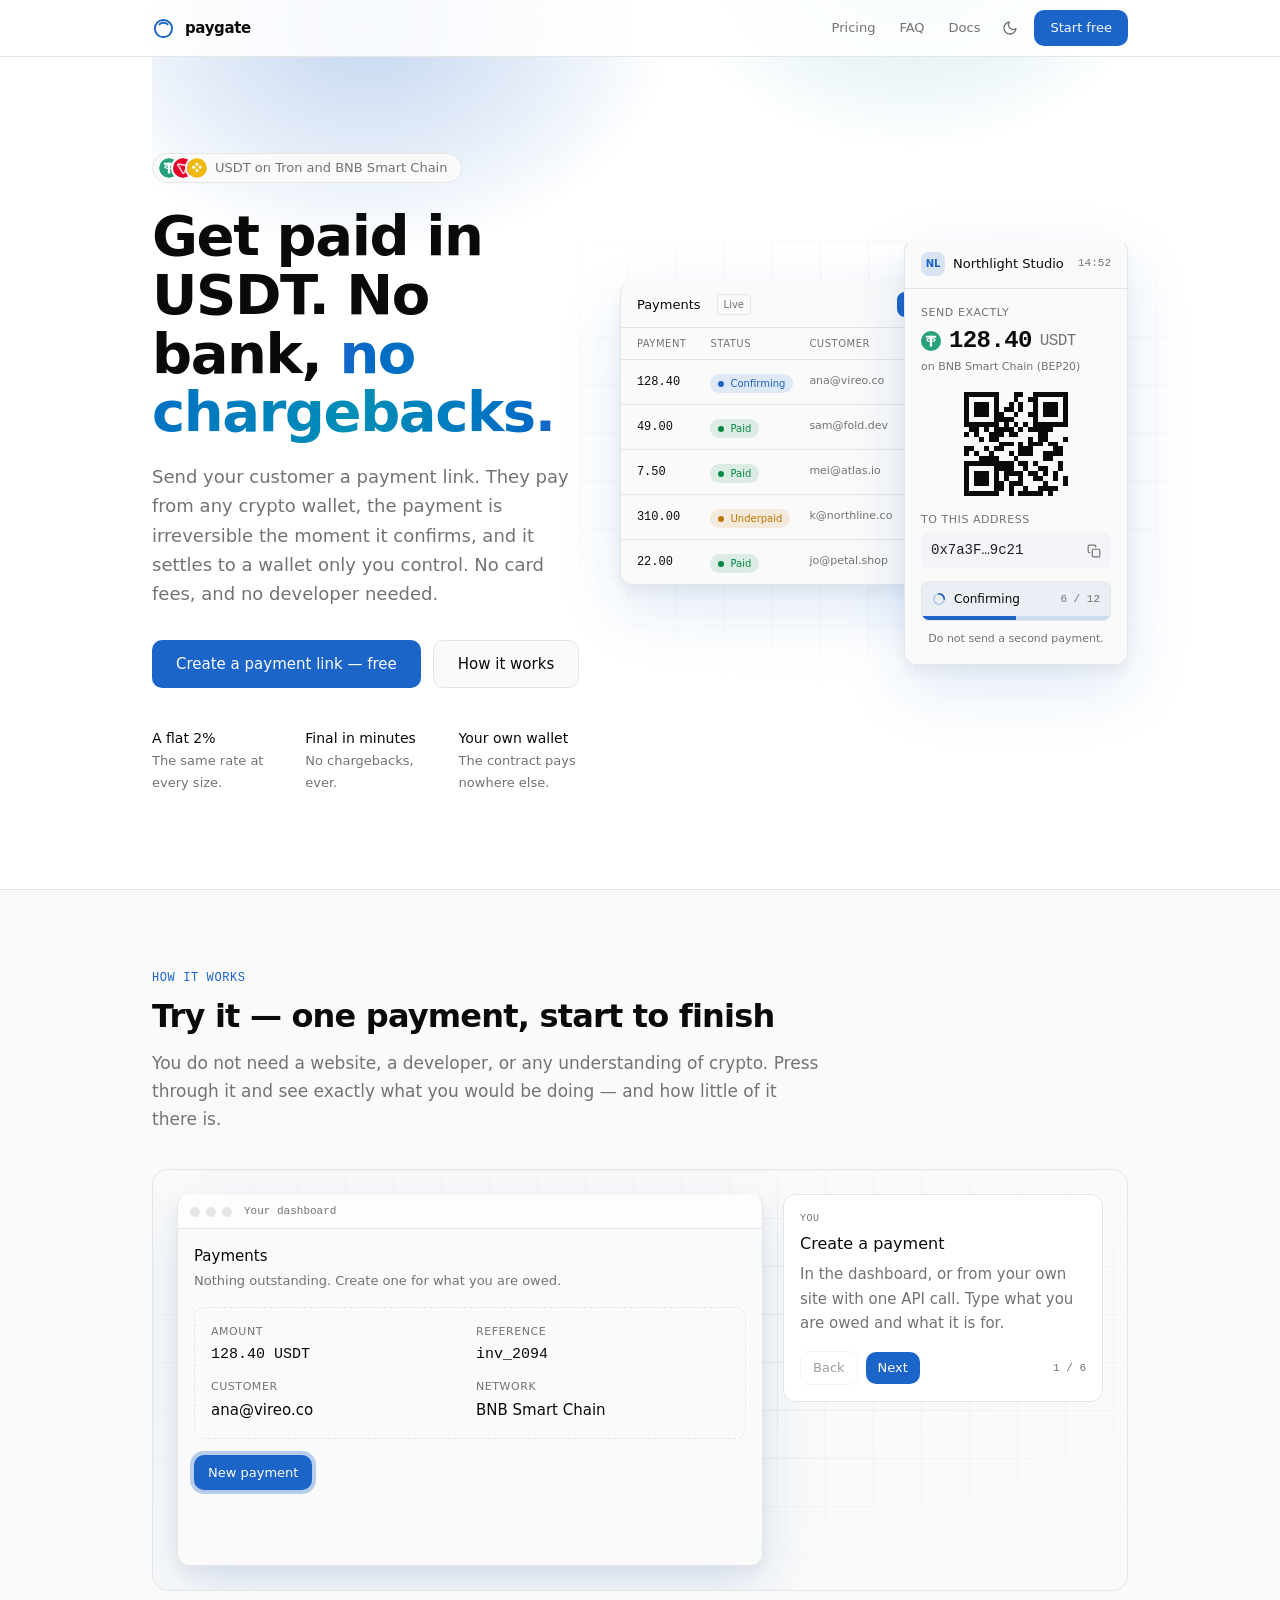
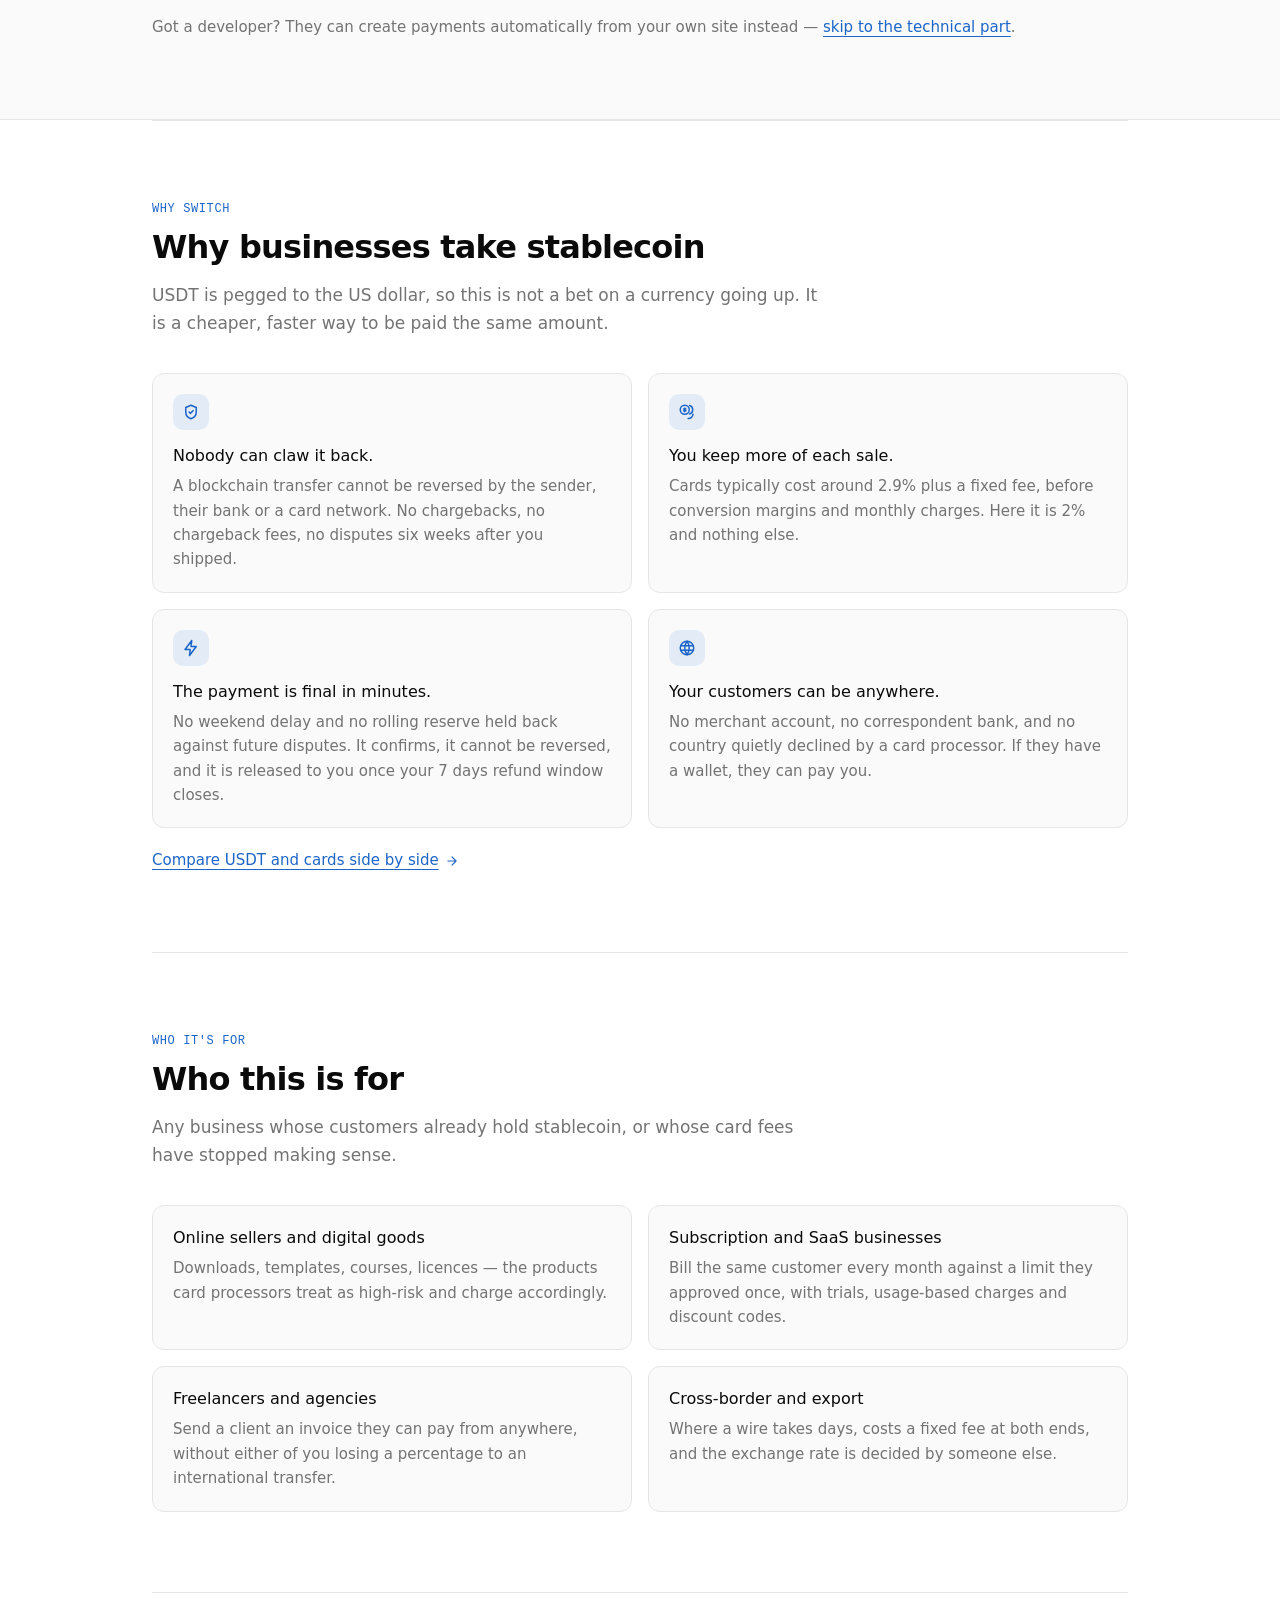
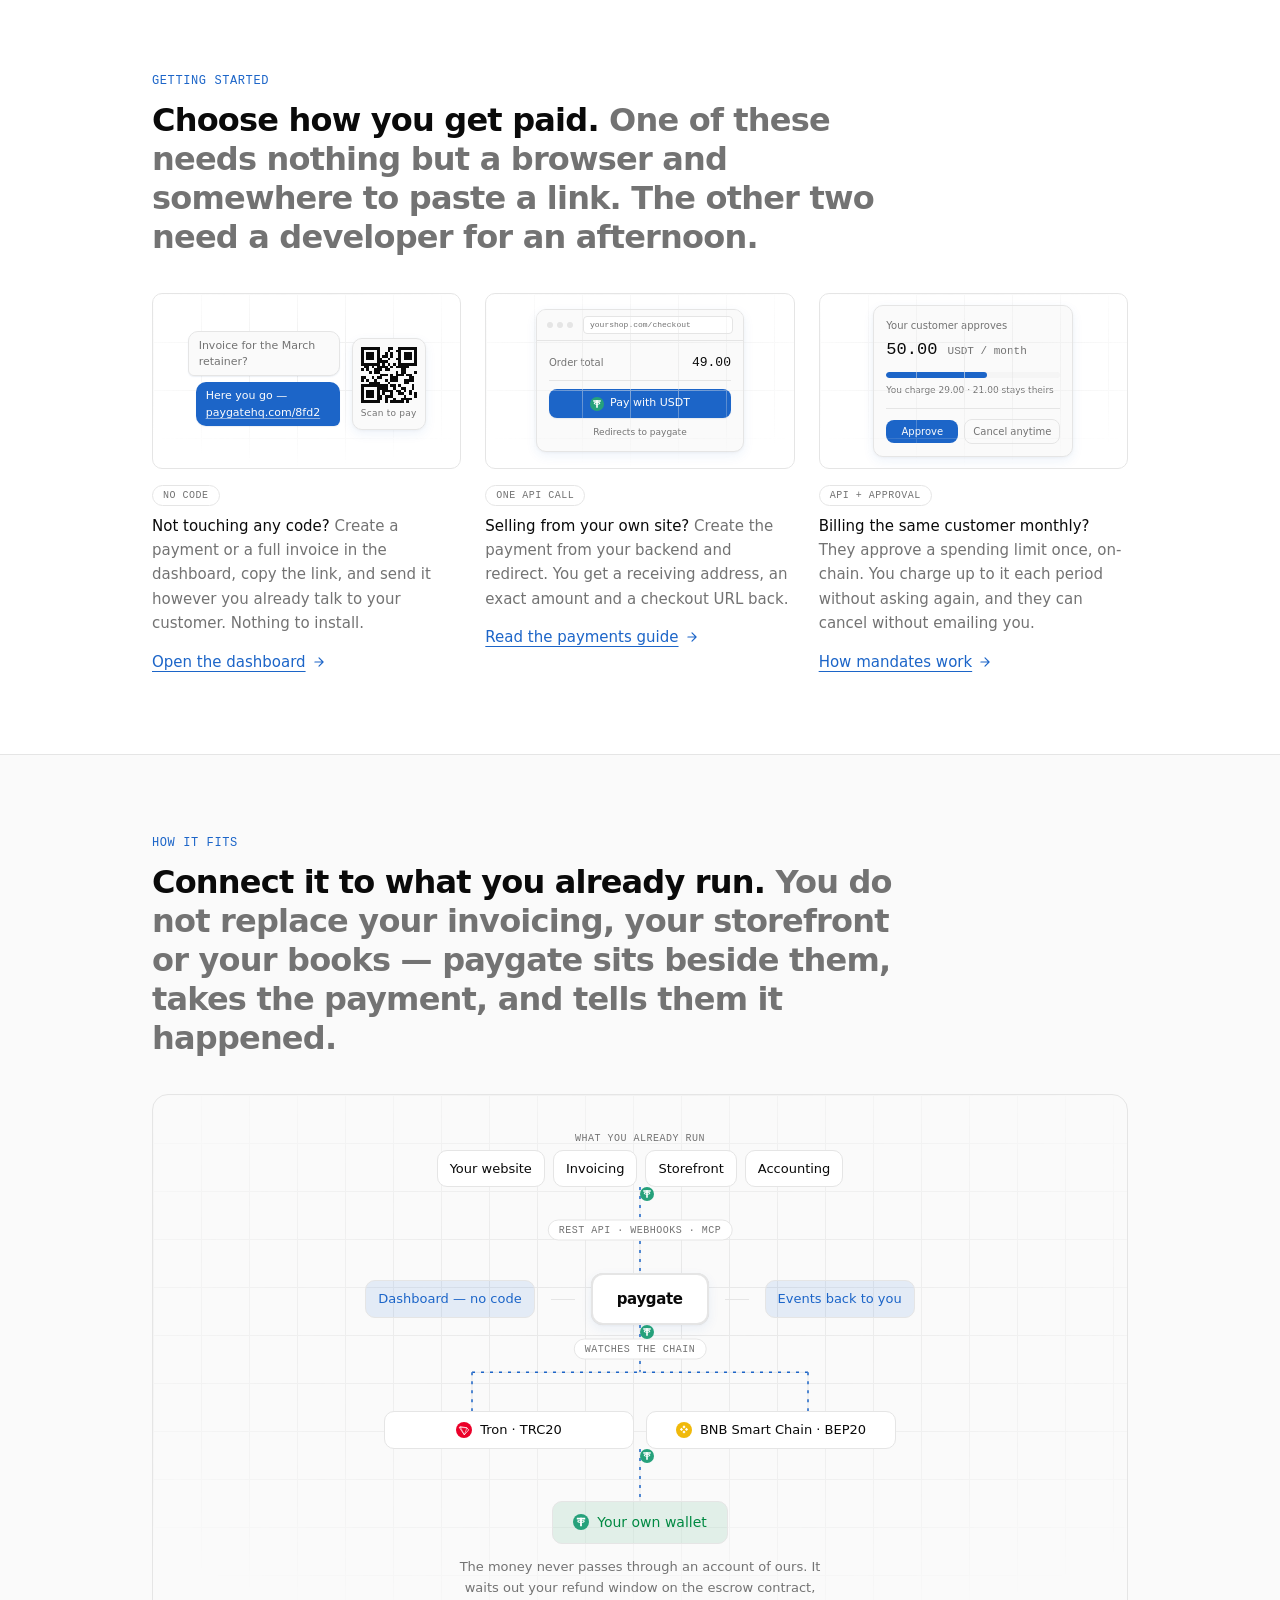
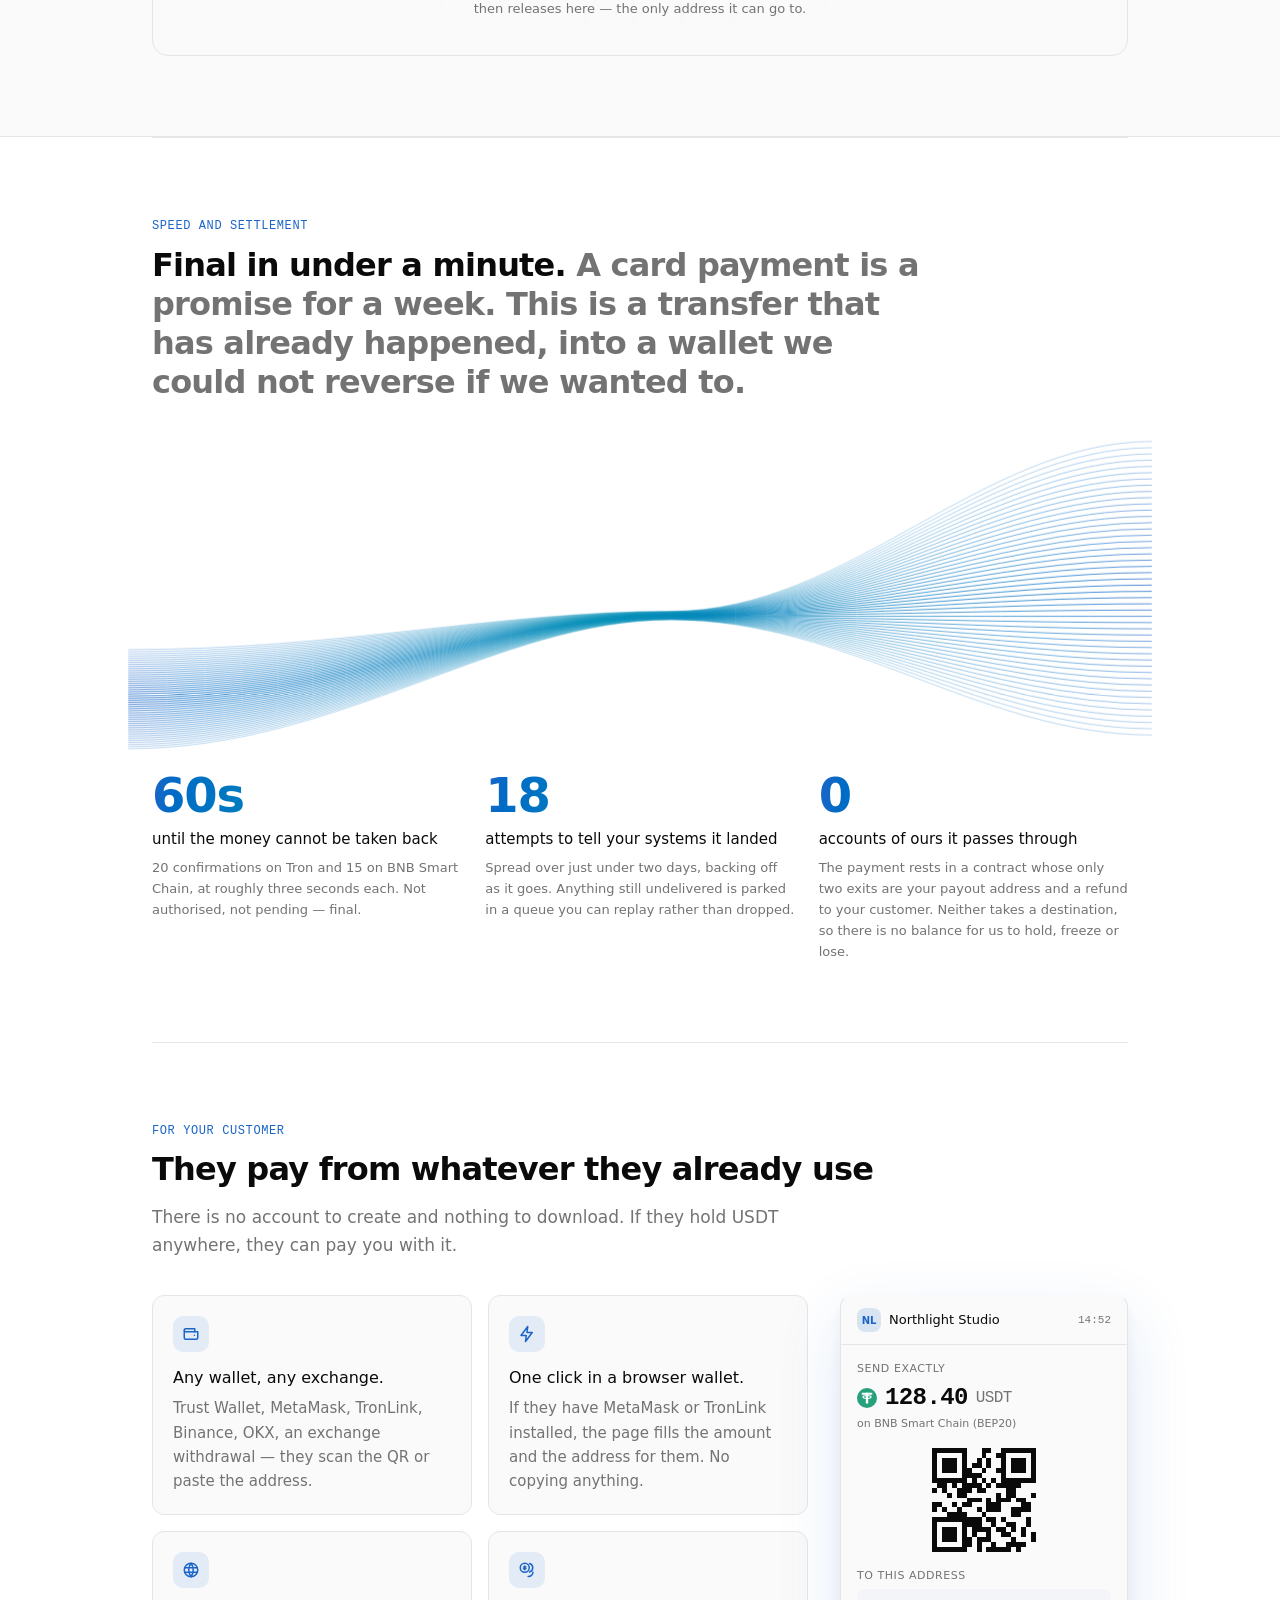
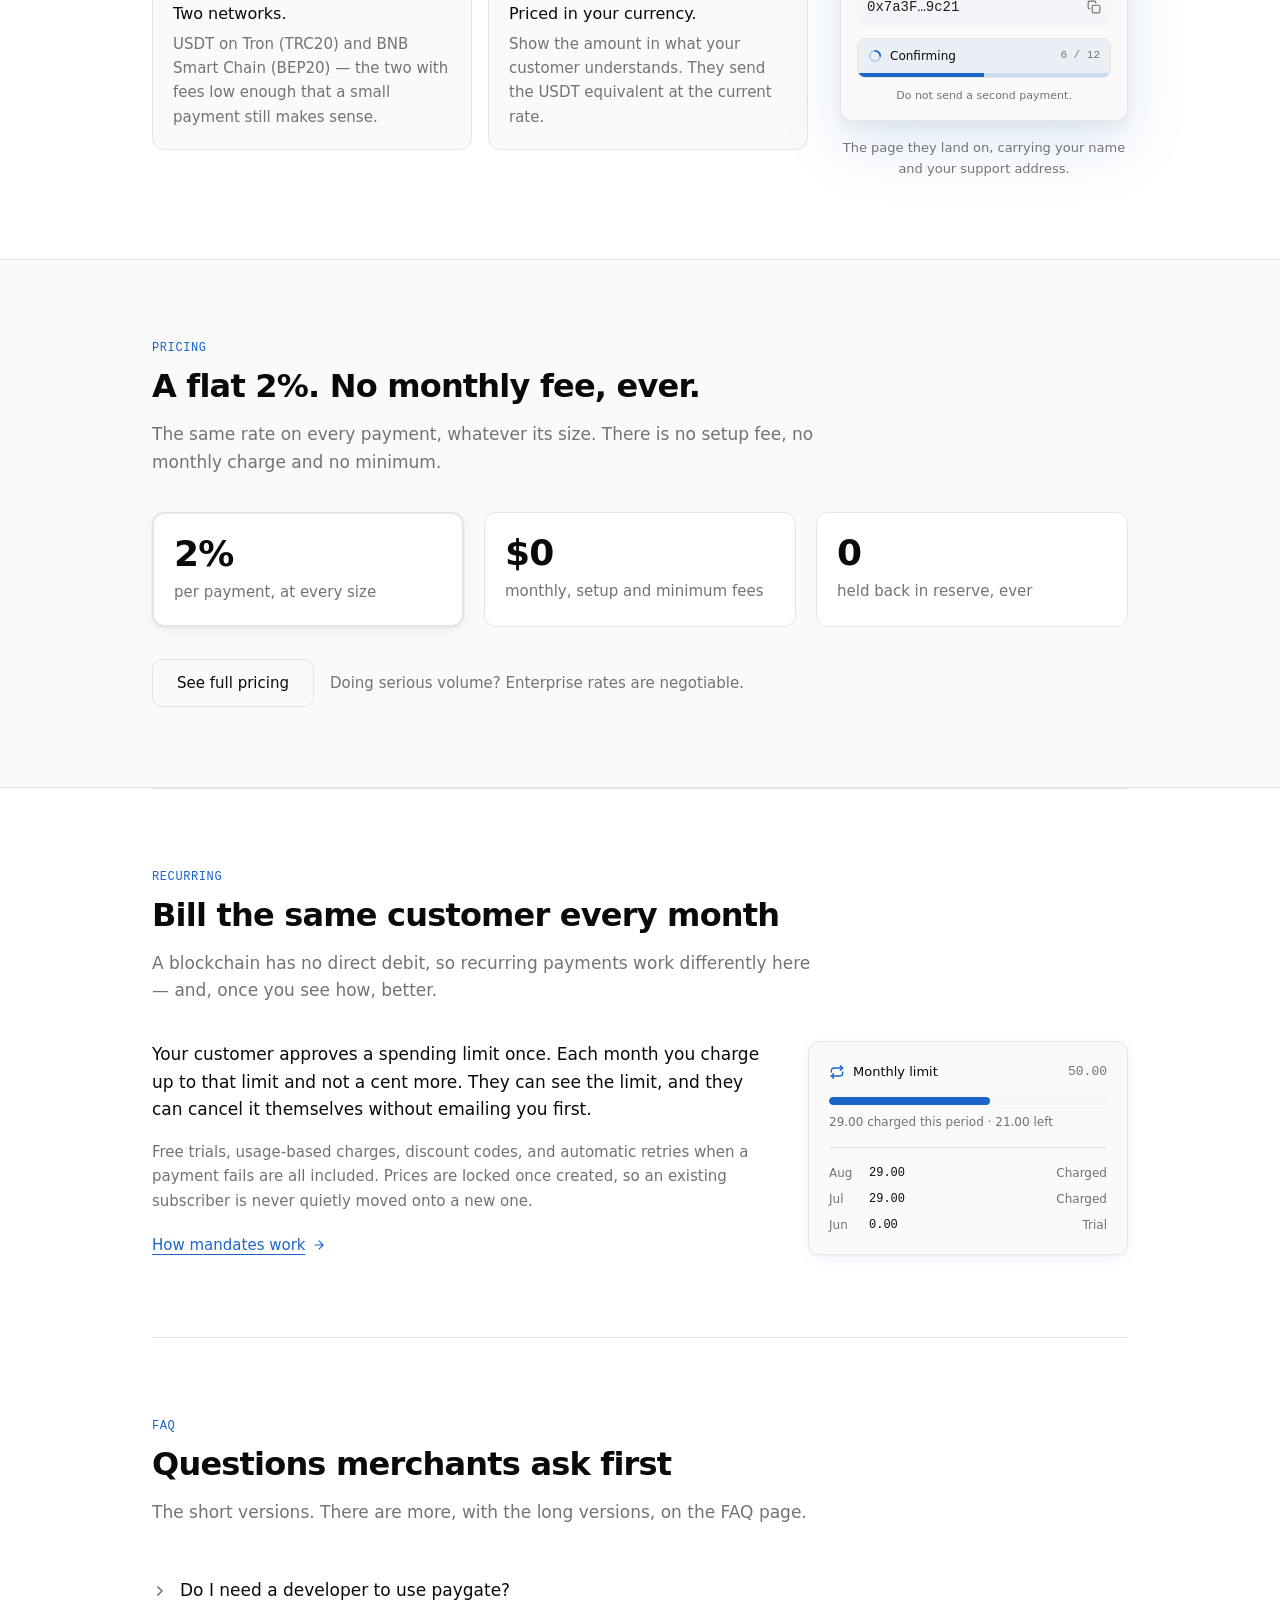
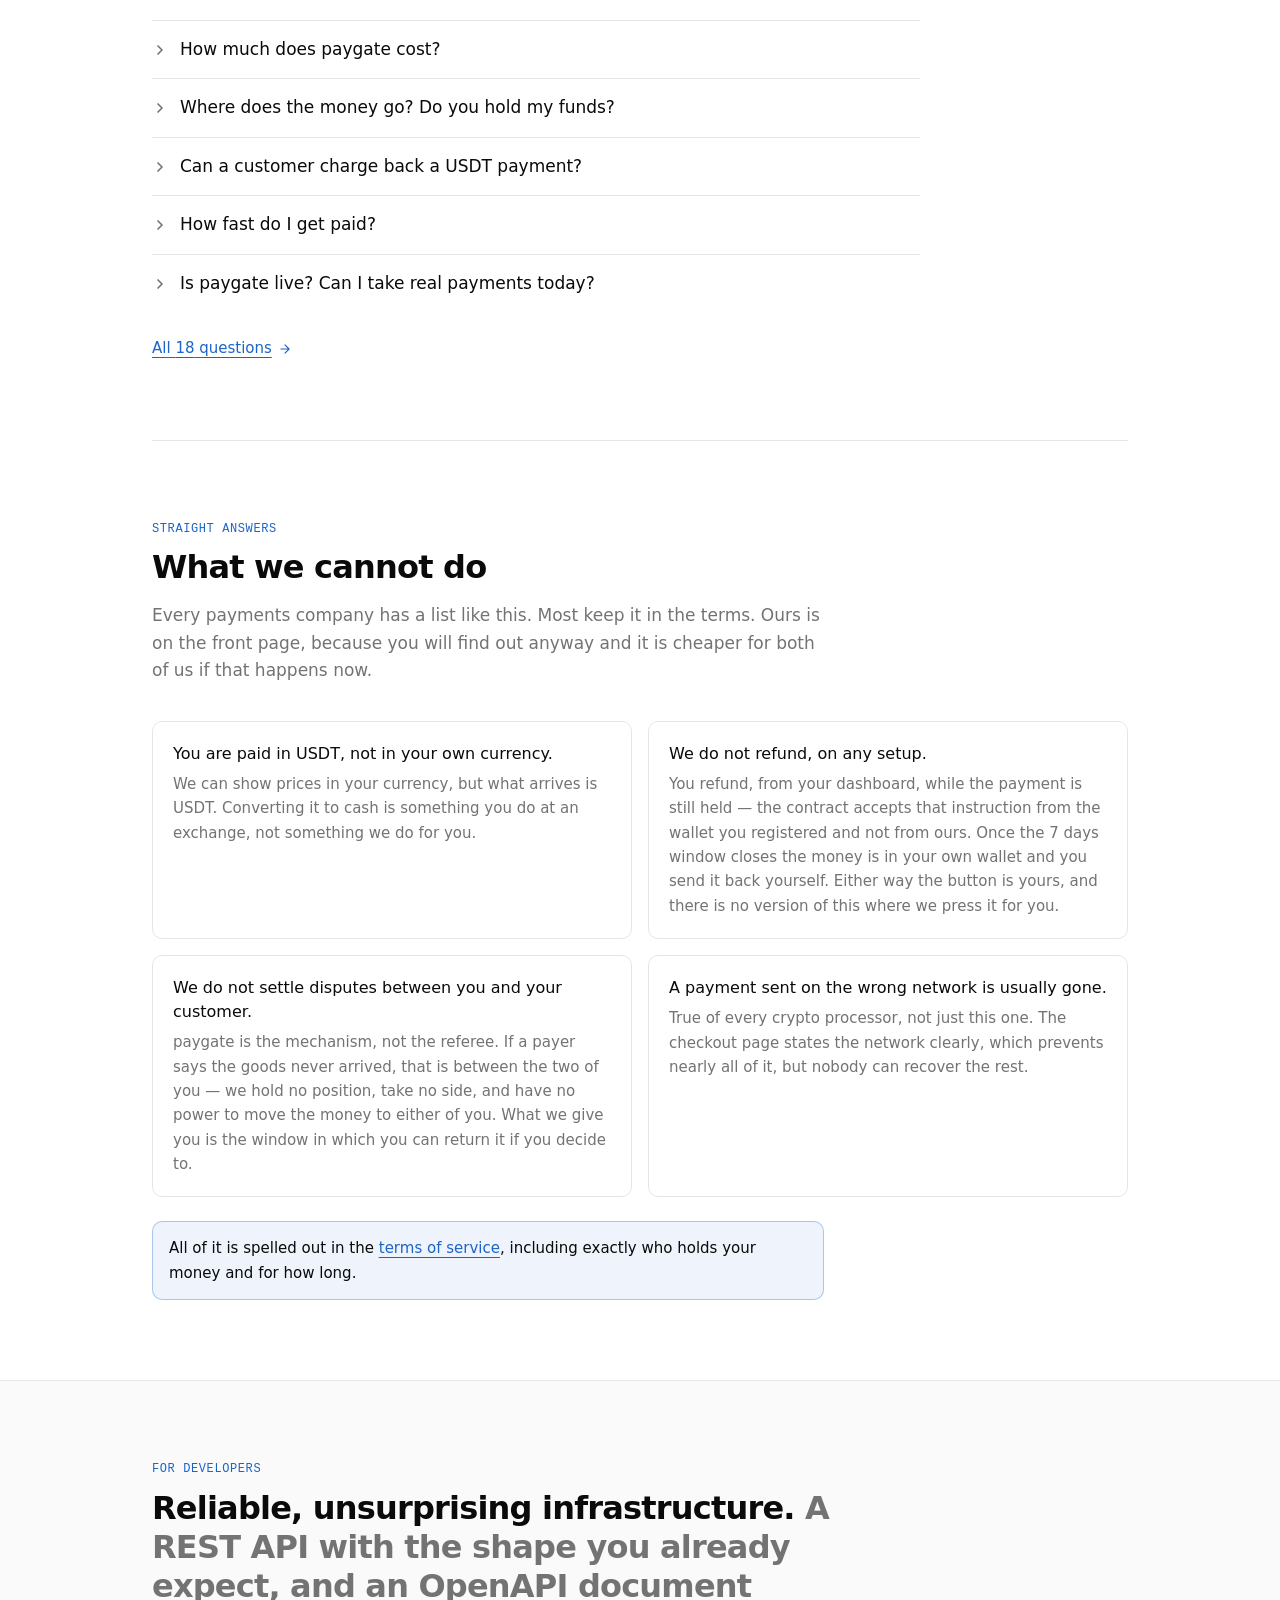
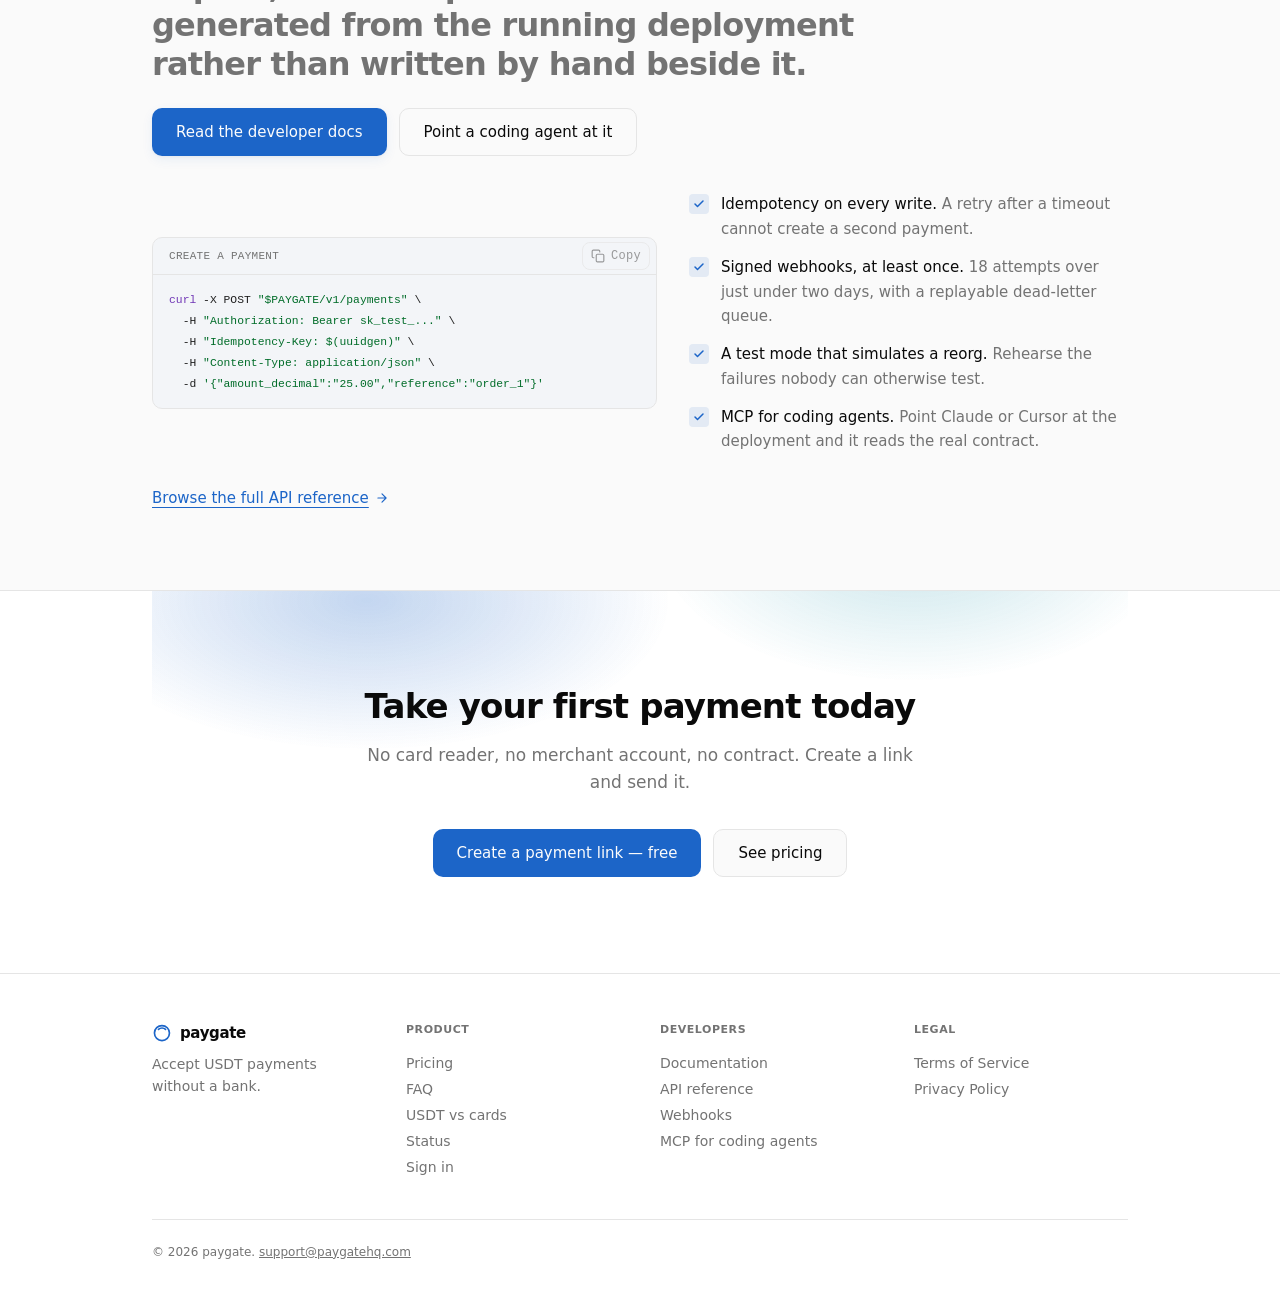
==== commit e96f14c2: "Deploy f79f998 Built from the paygate monorepo. This repo holds output only; do not edit it here." ====
--- a/index.html
+++ b/index.html
@@ -11,7 +11,7 @@
     <meta name="theme-color" content="#2f5ee8" />
 
     <title>paygate — accept USDT payments without a bank</title>
-    <meta name="description" content="Accept USDT payments from customers anywhere. Send a payment link, get paid in minutes, no chargebacks. A flat 2% per payment." />
+    <meta name="description" content="Accept USDT payments from customers anywhere. Send a payment link, settle to your own wallet, no chargebacks ever. A flat 2% per payment." />
     <link rel="canonical" href="https://paygatehq.com/" />
     <!-- max-snippet:-1 lets a search engine quote a whole answer rather than truncating it
          at 160 characters, which is the difference between appearing in an AI overview and
@@ -22,7 +22,7 @@
     <meta property="og:site_name" content="paygate" />
     <meta property="og:url" content="https://paygatehq.com/" />
     <meta property="og:title" content="paygate — accept USDT payments without a bank" />
-    <meta property="og:description" content="Accept USDT payments from customers anywhere. Send a payment link, get paid in minutes, no chargebacks. A flat 2% per payment." />
+    <meta property="og:description" content="Accept USDT payments from customers anywhere. Send a payment link, settle to your own wallet, no chargebacks ever. A flat 2% per payment." />
     <meta property="og:locale" content="en_US" />
     <meta property="og:image" content="https://paygatehq.com/og.png" />
     <meta property="og:image:width" content="1200" />
@@ -34,7 +34,7 @@
          than a small one. See scripts/og-template.html. -->
     <meta name="twitter:card" content="summary_large_image" />
     <meta name="twitter:title" content="paygate — accept USDT payments without a bank" />
-    <meta name="twitter:description" content="Accept USDT payments from customers anywhere. Send a payment link, get paid in minutes, no chargebacks. A flat 2% per payment." />
+    <meta name="twitter:description" content="Accept USDT payments from customers anywhere. Send a payment link, settle to your own wallet, no chargebacks ever. A flat 2% per payment." />
 
     <script>
       // ═══ CONSENT DEFAULTS, BEFORE ANY TAG CAN LOAD ═══
@@ -72,15 +72,15 @@
         // A browser with storage disabled still gets the system preference below.
       }
     </script>
-    <script type="module" crossorigin src="/assets/home-CsX8QLOq.js"></script>
-    <link rel="modulepreload" crossorigin href="/assets/ui-D4LpJunT.js">
-    <link rel="stylesheet" crossorigin href="/assets/ui-D5ryC8mh.css">
+    <script type="module" crossorigin src="/assets/home-Dz7H6Ecx.js"></script>
+    <link rel="modulepreload" crossorigin href="/assets/ui-ULcbvnkW.js">
+    <link rel="stylesheet" crossorigin href="/assets/ui-C0Pg1C-i.css">
   </head>
   <body>
-    <div id="root"><div class="min-h-svh"><script type="application/ld+json">{"@context":"https://schema.org","@graph":[{"@type":"Organization","@id":"https://paygatehq.com/#organization","name":"paygate","url":"https://paygatehq.com/","description":"Accept USDT payments from customers anywhere. Send a payment link, get paid in minutes, no chargebacks. A flat 2% per payment.","slogan":"Accept USDT payments without a bank"},{"@type":"WebSite","@id":"https://paygatehq.com/#website","name":"paygate","url":"https://paygatehq.com/","description":"Accept USDT payments from customers anywhere. Send a payment link, get paid in minutes, no chargebacks. A flat 2% per payment.","publisher":{"@id":"https://paygatehq.com/#organization"},"inLanguage":"en"},{"@type":"WebPage","@id":"https://paygatehq.com/#webpage","url":"https://paygatehq.com/","name":"paygate — accept USDT payments without a bank","description":"Accept USDT payments from customers anywhere. Send a payment link, get paid in minutes, no chargebacks. A flat 2% per payment.","isPartOf":{"@id":"https://paygatehq.com/#website"},"about":{"@id":"https://paygatehq.com/#organization"},"inLanguage":"en"},{"@type":"SoftwareApplication","@id":"https://paygatehq.com/#software","name":"paygate","applicationCategory":"BusinessApplication","applicationSubCategory":"Payment Gateway","operatingSystem":"Web","url":"https://paygatehq.com/","description":"Accept USDT payments from customers anywhere. Send a payment link, get paid in minutes, no chargebacks. A flat 2% per payment.","publisher":{"@id":"https://paygatehq.com/#organization"},"featureList":["Accept USDT (Tether) payments","Hosted checkout page with QR code","Payment links, no code required","Recurring billing and subscriptions","Invoices","Refunds","Webhooks and REST API","Tron (TRC20) and BNB Smart Chain (BEP20)"],"offers":{"@type":"Offer","name":"Pay as you go","description":"No monthly fee and no setup fee. Payments are charged a flat percentage; the rate is on the pricing page.","url":"https://paygatehq.com/pricing","availability":"https://schema.org/InStock"}},{"@type":"FAQPage","@id":"https://paygatehq.com/faq#faq","mainEntity":[{"@type":"Question","name":"Do I need a developer to use paygate?","acceptedAnswer":{"@type":"Answer","text":"No. You can create a payment in the paygate dashboard, copy the checkout link, and send it to your customer by email, WhatsApp or any other channel — no code at all. A developer is only needed if you want payments created automatically by your own website or app, which is what the API and webhooks are for."}},{"@type":"Question","name":"Where does the money go? Do you hold my funds?","acceptedAnswer":{"@type":"Answer","text":"On the standard setup, your customer’s payment goes straight from them to a blockchain address that you own — paygate never takes possession of it. We watch the chain and tell you the money arrived; we are not standing between you and it. There is a second, optional setup used for subscriptions and for refundable products, where funds rest briefly in an escrow contract before being released to you. Which one applies to your account is stated plainly in our terms."}},{"@type":"Question","name":"Can a customer charge back a USDT payment?","acceptedAnswer":{"@type":"Answer","text":"No. A blockchain transfer cannot be reversed by the sender, their bank, or a card network, so there is no chargeback process and no chargeback fees. This is the main reason merchants selling digital goods, services or cross-border move to stablecoin payments — card chargeback rates and the fees attached to them disappear entirely. It cuts both ways, and we would rather say so: if you want to refund a customer as a goodwill gesture, that is something you choose to do, not something a network forces on you."}},{"@type":"Question","name":"How fast do I get paid?","acceptedAnswer":{"@type":"Answer","text":"Minutes. A USDT transfer confirms on Tron or BNB Smart Chain in seconds, and paygate marks the payment as paid once it has enough confirmations to be safe. There is no multi-day settlement window, no weekend delay, and no rolling reserve held back against future disputes — the things that make card processing slow are all absent here."}},{"@type":"Question","name":"How much does paygate cost?","acceptedAnswer":{"@type":"Answer","text":"Every payment is charged a flat 2%, the same rate at every size, with no monthly fee, setup fee or minimum. Blockchain network fees are separate and are not ours — they go to the network and are typically a few cents. Merchants doing high volume can ask about Enterprise pricing."}},{"@type":"Question","name":"Is paygate live? Can I take real payments today?","acceptedAnswer":{"@type":"Answer","text":"Not yet — paygate is in developer preview, which means you can set up an account and take test payments today, but real money is not enabled. Everything works end to end against a test network, and the merchants who sign up now will be the first switched on when real payments open. We would rather you knew that before you built anything on us than after."}}]}]}</script><header class="bg-background/85 border-border sticky top-0 z-30 border-b backdrop-blur"><div class="mx-auto flex h-14 max-w-5xl items-center gap-3 px-4 sm:px-6"><a href="/" aria-label="paygate home" class="shrink-0"><span class="flex items-center gap-2.5 "><svg viewBox="0 0 32 32" class="h-[23px] w-[23px] shrink-0 text-[var(--pg-brand)]" fill="none" stroke="currentColor" stroke-width="2.67" stroke-linecap="round" stroke-linejoin="round" role="presentation" aria-hidden="true"><path d="M7.515 7.515a12 12 0 1 0 16.97 16.97a12 12 0 0 0 -16.97 -16.97"></path><path d="M21.657 10.343a8 8 0 0 0 -11.315 0"></path></svg><span class="flex items-baseline gap-2"><span class="text-[15px] font-semibold tracking-tight">paygate</span></span></span></a><nav class="ml-auto hidden items-center gap-1 sm:flex" aria-label="Main"><a href="/pricing" class="rounded-md px-2.5 py-1 text-[13px] transition-colors text-muted-foreground hover:text-foreground">Pricing</a><a href="/faq" class="rounded-md px-2.5 py-1 text-[13px] transition-colors text-muted-foreground hover:text-foreground">FAQ</a><a href="https://developer.paygatehq.com/docs" class="rounded-md px-2.5 py-1 text-[13px] transition-colors text-muted-foreground hover:text-foreground">Docs</a><button type="button" class="text-muted-foreground hover:text-foreground hover:bg-muted flex h-8 w-8 items-center justify-center rounded-md transition-colors" aria-label="Switch theme"><span class="block h-4 w-4"></span></button><a href="https://app.paygatehq.com" data-cta="signup_click" class="inline-flex items-center justify-center gap-2 rounded-lg font-medium transition-colors h-9 px-4 text-[13px] bg-accent text-accent-foreground hover:opacity-90 ml-1">Start free</a></nav><div class="ml-auto flex items-center gap-1.5 sm:hidden"><a href="https://app.paygatehq.com" data-cta="signup_click" class="inline-flex items-center justify-center gap-2 rounded-lg font-medium transition-colors h-9 px-4 text-[13px] bg-accent text-accent-foreground hover:opacity-90">Start free</a><details class="group/nav relative"><summary class="text-muted-foreground hover:text-foreground hover:bg-muted flex h-9 w-9 cursor-pointer list-none items-center justify-center rounded-md transition-colors" aria-label="Menu"><svg class="h-5 w-5 group-open/nav:hidden" viewBox="0 0 24 24" fill="none" stroke="currentColor" stroke-width="2" stroke-linecap="round" stroke-linejoin="round" aria-hidden="true"><path d="M4 7h16"></path><path d="M4 12h16"></path><path d="M4 17h16"></path></svg><svg class="hidden h-5 w-5 group-open/nav:block" viewBox="0 0 24 24" fill="none" stroke="currentColor" stroke-width="2" stroke-linecap="round" stroke-linejoin="round" aria-hidden="true"><path d="M6 6 18 18"></path><path d="M18 6 6 18"></path></svg></summary><div class="border-border bg-card absolute top-full right-0 z-40 mt-2 w-52 rounded-xl border p-1.5 shadow-lg"><nav aria-label="Main"><a href="/pricing" class="hover:bg-muted flex items-center rounded-md px-3 py-2 text-[14px] transition-colors text-muted-foreground hover:text-foreground">Pricing</a><a href="/faq" class="hover:bg-muted flex items-center rounded-md px-3 py-2 text-[14px] transition-colors text-muted-foreground hover:text-foreground">FAQ</a><a href="https://developer.paygatehq.com/docs" class="hover:bg-muted flex items-center rounded-md px-3 py-2 text-[14px] transition-colors text-muted-foreground hover:text-foreground">Docs</a></nav><div class="border-border mt-1.5 border-t pt-1.5"><button type="button" aria-label="Switch theme" class="text-muted-foreground hover:text-foreground hover:bg-muted flex w-full items-center justify-between rounded-md px-3 py-2 text-[14px] transition-colors">Theme<span class="block h-4 w-4"></span></button></div></div></details></div></div></header><main><div class="mx-auto max-w-5xl px-4 sm:px-6"><section class="relative py-16 sm:py-20 lg:py-24"><div class="hero-glow"></div><div class="grid items-center gap-12 lg:grid-cols-[minmax(0,0.96fr)_minmax(0,1.14fr)] lg:gap-10"><div><p class="border-border bg-card text-muted-foreground mb-6 inline-flex items-center gap-2 rounded-full border py-1 pr-3.5 pl-1.5 text-[13px]"><span class="flex -space-x-1.5"><svg viewBox="0 0 32 32" class="ring-card h-5 w-5 rounded-full ring-2" role="img" aria-label="USDT"><circle cx="16" cy="16" r="16" fill="#26A17B"></circle><ellipse cx="16" cy="14.4" rx="7.4" ry="3.1" fill="#fff"></ellipse><ellipse cx="16" cy="14.4" rx="5.1" ry="1.5" fill="#26A17B"></ellipse><rect x="7.6" y="7.4" width="16.8" height="3.5" rx="0.4" fill="#fff"></rect><rect x="14.15" y="7.4" width="3.7" height="17.2" rx="0.4" fill="#fff"></rect></svg><svg viewBox="0 0 32 32" class="ring-card h-5 w-5 rounded-full ring-2" role="img" aria-label="Tron"><circle cx="16" cy="16" r="16" fill="#EB0029"></circle><path d="M8.4 9.2 21.9 11.6 25.4 15.9 16.6 25.6 6.6 10.9 8.4 9.2Z" fill="none" stroke="#fff" stroke-width="1.5" stroke-linejoin="round"></path><path d="M8.4 9.2 16.6 25.6M21.9 11.6 16.6 25.6M6.6 10.9 21.9 11.6" stroke="#fff" stroke-width="1.1" fill="none"></path></svg><svg viewBox="0 0 32 32" class="ring-card h-5 w-5 rounded-full ring-2" role="img" aria-label="BNB Smart Chain"><circle cx="16" cy="16" r="16" fill="#F0B90B"></circle><g fill="#fff"><path d="m16 6.6 3.1 3.2-3.1 3.1-3.1-3.1z"></path><path d="m21.1 11.7 3.1 3.2-3.1 3.1L18 14.9z"></path><path d="m10.9 11.7 3.1 3.2-3.1 3.1-3.1-3.1z"></path><path d="m16 16.8 3.1 3.2-3.1 3.1-3.1-3.1z"></path><path d="m16 19.1 3.1 3.1L16 25.4l-3.1-3.2z" opacity="0"></path></g></svg></span>USDT on Tron and BNB Smart Chain</p><h1 class="text-[2.5rem] font-semibold tracking-tight sm:text-5xl sm:leading-[1.05] lg:text-[3.5rem]">Get paid in USDT. No bank,<!-- --> <span class="grad-text">no chargebacks.</span></h1><p class="text-muted-foreground mt-5 max-w-xl text-lg leading-relaxed">Send your customer a payment link. They pay from any crypto wallet, the money lands in a wallet only you control, and nobody can take it back. No card fees, and no developer needed.</p><div class="mt-8 flex flex-col gap-3 sm:flex-row sm:flex-wrap"><a href="https://app.paygatehq.com" data-cta="signup_click" class="inline-flex items-center justify-center gap-2 rounded-lg font-medium transition-colors h-12 px-6 text-[15px] bg-accent text-accent-foreground hover:opacity-90 w-full sm:w-auto">Create a payment link — free</a><a href="#how-it-works" class="inline-flex h-12 items-center justify-center gap-2 rounded-lg px-6 text-[15px] font-medium transition-all border-border bg-card hover:border-accent/60 hover:shadow-md border w-full sm:w-auto">How it works</a></div><dl class="text-muted-foreground mt-10 grid gap-x-8 gap-y-4 text-sm sm:grid-cols-3"><div><dt class="text-foreground font-medium">A flat 2%</dt><dd class="mt-0.5 text-[13px] leading-relaxed">The same rate at every size.</dd></div><div><dt class="text-foreground font-medium">Paid in minutes</dt><dd class="mt-0.5 text-[13px] leading-relaxed">No settlement window.</dd></div><div><dt class="text-foreground font-medium">Your own wallet</dt><dd class="mt-0.5 text-[13px] leading-relaxed">We never hold it.</dd></div></dl></div><figure class="relative mx-auto w-full max-w-2xl pb-16 sm:pb-20 lg:mx-0"><div class="grid-bg absolute -inset-10 -z-10 hidden sm:block"></div><div class="border-border bg-card raised-xl w-full overflow-hidden rounded-xl border sm:w-[76%]" aria-hidden="true"><div class="border-border flex items-center gap-2 border-b px-4 py-2.5"><span class="text-[13px] font-medium">Payments</span><span class="border-border text-muted-foreground ml-2 rounded border px-1.5 py-0.5 text-[10px]">Live</span><span class="bg-accent text-accent-foreground ml-auto rounded-md px-2 py-1 text-[11px] font-medium">New payment</span></div><table class="w-full text-left"><thead><tr class="border-border text-muted-foreground border-b text-[10px] tracking-wider uppercase"><th class="px-4 py-2 font-medium">Payment</th><th class="px-2 py-2 font-medium">Status</th><th class="hidden px-2 py-2 font-medium sm:table-cell">Customer</th><th class="hidden px-2 py-2 font-medium sm:table-cell">Chain</th><th class="px-4 py-2 text-right font-medium">Reference</th></tr></thead><tbody><tr class="border-border border-b last:border-0"><td class="px-4 py-2.5 font-mono text-[12px] font-medium tabular-nums">128.40</td><td class="px-2 py-2.5"><span class="inline-flex items-center gap-1.5 rounded-full px-2 py-0.5 text-[10px] font-medium" style="color:var(--accent);background:color-mix(in oklab, var(--accent) 12%, transparent)"><span class="h-1.5 w-1.5 rounded-full" style="background:var(--accent)"></span>Confirming</span></td><td class="text-muted-foreground hidden px-2 py-2.5 text-[11px] sm:table-cell">ana@vireo.co</td><td class="text-muted-foreground hidden px-2 py-2.5 font-mono text-[11px] sm:table-cell">BSC</td><td class="text-muted-foreground px-4 py-2.5 text-right font-mono text-[11px]">inv_2094</td></tr><tr class="border-border border-b last:border-0"><td class="px-4 py-2.5 font-mono text-[12px] font-medium tabular-nums">49.00</td><td class="px-2 py-2.5"><span class="inline-flex items-center gap-1.5 rounded-full px-2 py-0.5 text-[10px] font-medium" style="color:var(--ok);background:color-mix(in oklab, var(--ok) 12%, transparent)"><span class="h-1.5 w-1.5 rounded-full" style="background:var(--ok)"></span>Paid</span></td><td class="text-muted-foreground hidden px-2 py-2.5 text-[11px] sm:table-cell">sam@fold.dev</td><td class="text-muted-foreground hidden px-2 py-2.5 font-mono text-[11px] sm:table-cell">TRON</td><td class="text-muted-foreground px-4 py-2.5 text-right font-mono text-[11px]">inv_2093</td></tr><tr class="border-border border-b last:border-0"><td class="px-4 py-2.5 font-mono text-[12px] font-medium tabular-nums">7.50</td><td class="px-2 py-2.5"><span class="inline-flex items-center gap-1.5 rounded-full px-2 py-0.5 text-[10px] font-medium" style="color:var(--ok);background:color-mix(in oklab, var(--ok) 12%, transparent)"><span class="h-1.5 w-1.5 rounded-full" style="background:var(--ok)"></span>Paid</span></td><td class="text-muted-foreground hidden px-2 py-2.5 text-[11px] sm:table-cell">mei@atlas.io</td><td class="text-muted-foreground hidden px-2 py-2.5 font-mono text-[11px] sm:table-cell">BSC</td><td class="text-muted-foreground px-4 py-2.5 text-right font-mono text-[11px]">inv_2092</td></tr><tr class="border-border border-b last:border-0"><td class="px-4 py-2.5 font-mono text-[12px] font-medium tabular-nums">310.00</td><td class="px-2 py-2.5"><span class="inline-flex items-center gap-1.5 rounded-full px-2 py-0.5 text-[10px] font-medium" style="color:var(--warn);background:color-mix(in oklab, var(--warn) 12%, transparent)"><span class="h-1.5 w-1.5 rounded-full" style="background:var(--warn)"></span>Underpaid</span></td><td class="text-muted-foreground hidden px-2 py-2.5 text-[11px] sm:table-cell">k@northline.co</td><td class="text-muted-foreground hidden px-2 py-2.5 font-mono text-[11px] sm:table-cell">TRON</td><td class="text-muted-foreground px-4 py-2.5 text-right font-mono text-[11px]">inv_2091</td></tr><tr class="border-border border-b last:border-0"><td class="px-4 py-2.5 font-mono text-[12px] font-medium tabular-nums">22.00</td><td class="px-2 py-2.5"><span class="inline-flex items-center gap-1.5 rounded-full px-2 py-0.5 text-[10px] font-medium" style="color:var(--ok);background:color-mix(in oklab, var(--ok) 12%, transparent)"><span class="h-1.5 w-1.5 rounded-full" style="background:var(--ok)"></span>Paid</span></td><td class="text-muted-foreground hidden px-2 py-2.5 text-[11px] sm:table-cell">jo@petal.shop</td><td class="text-muted-foreground hidden px-2 py-2.5 font-mono text-[11px] sm:table-cell">BSC</td><td class="text-muted-foreground px-4 py-2.5 text-right font-mono text-[11px]">inv_2090</td></tr></tbody></table></div><div class="border-border bg-card raised-xl max-w-[19rem] overflow-hidden rounded-xl border absolute right-0 bottom-0 hidden w-[14rem] sm:block" aria-hidden="true"><div class="border-border flex items-center gap-2 border-b px-4 py-3"><div class="bg-accent/15 text-accent flex h-6 w-6 items-center justify-center rounded-md text-[10px] font-bold">NL</div><span class="text-[13px] font-medium">Northlight Studio</span><span class="text-muted-foreground ml-auto font-mono text-[11px] tabular-nums">14:52</span></div><div class="px-4 py-4"><p class="text-muted-foreground text-[11px] font-medium tracking-wider uppercase">Send exactly</p><p class="mt-1 flex items-center gap-2 font-mono text-2xl font-semibold tracking-tight tabular-nums"><svg viewBox="0 0 32 32" class="h-5 w-5 shrink-0" role="img" aria-label=""><circle cx="16" cy="16" r="16" fill="#26A17B"></circle><ellipse cx="16" cy="14.4" rx="7.4" ry="3.1" fill="#fff"></ellipse><ellipse cx="16" cy="14.4" rx="5.1" ry="1.5" fill="#26A17B"></ellipse><rect x="7.6" y="7.4" width="16.8" height="3.5" rx="0.4" fill="#fff"></rect><rect x="14.15" y="7.4" width="3.7" height="17.2" rx="0.4" fill="#fff"></rect></svg>128.40 <span class="text-muted-foreground text-base font-normal">USDT</span></p><p class="text-muted-foreground mt-0.5 text-[11px]">on BNB Smart Chain (BEP20)</p><div class="my-4 flex justify-center"><svg viewBox="0 0 21 21" class="h-[6.5rem] w-[6.5rem]" fill="currentColor" role="presentation" shape-rendering="crispEdges"><rect x="10" y="0" width="1" height="1"></rect><rect x="11" y="0" width="1" height="1"></rect><rect x="10" y="1" width="1" height="1"></rect><rect x="13" y="1" width="1" height="1"></rect><rect x="9" y="2" width="1" height="1"></rect><rect x="11" y="2" width="1" height="1"></rect><rect x="8" y="3" width="1" height="1"></rect><rect x="9" y="3" width="1" height="1"></rect><rect x="11" y="3" width="1" height="1"></rect><rect x="7" y="4" width="1" height="1"></rect><rect x="10" y="4" width="1" height="1"></rect><rect x="13" y="4" width="1" height="1"></rect><rect x="7" y="5" width="1" height="1"></rect><rect x="8" y="5" width="1" height="1"></rect><rect x="9" y="5" width="1" height="1"></rect><rect x="8" y="6" width="1" height="1"></rect><rect x="10" y="6" width="1" height="1"></rect><rect x="12" y="6" width="1" height="1"></rect><rect x="1" y="7" width="1" height="1"></rect><rect x="2" y="7" width="1" height="1"></rect><rect x="4" y="7" width="1" height="1"></rect><rect x="6" y="7" width="1" height="1"></rect><rect x="7" y="7" width="1" height="1"></rect><rect x="8" y="7" width="1" height="1"></rect><rect x="9" y="7" width="1" height="1"></rect><rect x="11" y="7" width="1" height="1"></rect><rect x="13" y="7" width="1" height="1"></rect><rect x="14" y="7" width="1" height="1"></rect><rect x="15" y="7" width="1" height="1"></rect><rect x="16" y="7" width="1" height="1"></rect><rect x="17" y="7" width="1" height="1"></rect><rect x="0" y="8" width="1" height="1"></rect><rect x="2" y="8" width="1" height="1"></rect><rect x="5" y="8" width="1" height="1"></rect><rect x="6" y="8" width="1" height="1"></rect><rect x="7" y="8" width="1" height="1"></rect><rect x="9" y="8" width="1" height="1"></rect><rect x="10" y="8" width="1" height="1"></rect><rect x="15" y="8" width="1" height="1"></rect><rect x="16" y="8" width="1" height="1"></rect><rect x="3" y="9" width="1" height="1"></rect><rect x="5" y="9" width="1" height="1"></rect><rect x="6" y="9" width="1" height="1"></rect><rect x="13" y="9" width="1" height="1"></rect><rect x="15" y="9" width="1" height="1"></rect><rect x="16" y="9" width="1" height="1"></rect><rect x="20" y="9" width="1" height="1"></rect><rect x="7" y="10" width="1" height="1"></rect><rect x="8" y="10" width="1" height="1"></rect><rect x="9" y="10" width="1" height="1"></rect><rect x="11" y="10" width="1" height="1"></rect><rect x="13" y="10" width="1" height="1"></rect><rect x="14" y="10" width="1" height="1"></rect><rect x="15" y="10" width="1" height="1"></rect><rect x="17" y="10" width="1" height="1"></rect><rect x="18" y="10" width="1" height="1"></rect><rect x="0" y="11" width="1" height="1"></rect><rect x="1" y="11" width="1" height="1"></rect><rect x="4" y="11" width="1" height="1"></rect><rect x="6" y="11" width="1" height="1"></rect><rect x="7" y="11" width="1" height="1"></rect><rect x="11" y="11" width="1" height="1"></rect><rect x="12" y="11" width="1" height="1"></rect><rect x="13" y="11" width="1" height="1"></rect><rect x="18" y="11" width="1" height="1"></rect><rect x="19" y="11" width="1" height="1"></rect><rect x="0" y="12" width="1" height="1"></rect><rect x="2" y="12" width="1" height="1"></rect><rect x="5" y="12" width="1" height="1"></rect><rect x="9" y="12" width="1" height="1"></rect><rect x="11" y="12" width="1" height="1"></rect><rect x="12" y="12" width="1" height="1"></rect><rect x="13" y="12" width="1" height="1"></rect><rect x="16" y="12" width="1" height="1"></rect><rect x="17" y="12" width="1" height="1"></rect><rect x="18" y="12" width="1" height="1"></rect><rect x="19" y="12" width="1" height="1"></rect><rect x="3" y="13" width="1" height="1"></rect><rect x="4" y="13" width="1" height="1"></rect><rect x="5" y="13" width="1" height="1"></rect><rect x="6" y="13" width="1" height="1"></rect><rect x="10" y="13" width="1" height="1"></rect><rect x="16" y="13" width="1" height="1"></rect><rect x="17" y="13" width="1" height="1"></rect><rect x="7" y="14" width="1" height="1"></rect><rect x="8" y="14" width="1" height="1"></rect><rect x="9" y="14" width="1" height="1"></rect><rect x="11" y="14" width="1" height="1"></rect><rect x="12" y="14" width="1" height="1"></rect><rect x="14" y="14" width="1" height="1"></rect><rect x="19" y="14" width="1" height="1"></rect><rect x="7" y="15" width="1" height="1"></rect><rect x="8" y="15" width="1" height="1"></rect><rect x="9" y="15" width="1" height="1"></rect><rect x="12" y="15" width="1" height="1"></rect><rect x="15" y="15" width="1" height="1"></rect><rect x="16" y="15" width="1" height="1"></rect><rect x="19" y="15" width="1" height="1"></rect><rect x="8" y="16" width="1" height="1"></rect><rect x="9" y="16" width="1" height="1"></rect><rect x="10" y="16" width="1" height="1"></rect><rect x="11" y="16" width="1" height="1"></rect><rect x="13" y="16" width="1" height="1"></rect><rect x="14" y="16" width="1" height="1"></rect><rect x="16" y="16" width="1" height="1"></rect><rect x="18" y="16" width="1" height="1"></rect><rect x="8" y="17" width="1" height="1"></rect><rect x="11" y="17" width="1" height="1"></rect><rect x="14" y="17" width="1" height="1"></rect><rect x="15" y="17" width="1" height="1"></rect><rect x="18" y="17" width="1" height="1"></rect><rect x="20" y="17" width="1" height="1"></rect><rect x="7" y="18" width="1" height="1"></rect><rect x="9" y="18" width="1" height="1"></rect><rect x="10" y="18" width="1" height="1"></rect><rect x="11" y="18" width="1" height="1"></rect><rect x="16" y="18" width="1" height="1"></rect><rect x="20" y="18" width="1" height="1"></rect><rect x="7" y="19" width="1" height="1"></rect><rect x="9" y="19" width="1" height="1"></rect><rect x="12" y="19" width="1" height="1"></rect><rect x="15" y="19" width="1" height="1"></rect><rect x="16" y="19" width="1" height="1"></rect><rect x="17" y="19" width="1" height="1"></rect><rect x="18" y="19" width="1" height="1"></rect><rect x="9" y="20" width="1" height="1"></rect><rect x="11" y="20" width="1" height="1"></rect><rect x="12" y="20" width="1" height="1"></rect><rect x="13" y="20" width="1" height="1"></rect><rect x="14" y="20" width="1" height="1"></rect><rect x="15" y="20" width="1" height="1"></rect><rect x="17" y="20" width="1" height="1"></rect><g><rect x="0" y="0" width="7" height="7"></rect><rect x="1" y="1" width="5" height="5" fill="var(--card)"></rect><rect x="2" y="2" width="3" height="3"></rect></g><g><rect x="14" y="0" width="7" height="7"></rect><rect x="15" y="1" width="5" height="5" fill="var(--card)"></rect><rect x="16" y="2" width="3" height="3"></rect></g><g><rect x="0" y="14" width="7" height="7"></rect><rect x="1" y="15" width="5" height="5" fill="var(--card)"></rect><rect x="2" y="16" width="3" height="3"></rect></g></svg></div><p class="text-muted-foreground text-[11px] font-medium tracking-wider uppercase">To this address</p><div class="bg-code-bg mt-1 flex items-center gap-2 rounded-md px-2.5 py-2"><code class="text-code-fg flex-1 truncate font-mono text-[11px]">0x7a3F…9c21</code><svg class="text-muted-foreground h-3.5 w-3.5 shrink-0" viewBox="0 0 24 24" fill="none" stroke="currentColor" stroke-width="2" stroke-linecap="round" stroke-linejoin="round" aria-hidden="true"><rect x="9" y="9" width="13" height="13" rx="2"></rect><path d="M5 15H4a2 2 0 0 1-2-2V4a2 2 0 0 1 2-2h9a2 2 0 0 1 2 2v1"></path></svg></div><div class="border-accent/25 bg-accent/[0.07] mt-3 overflow-hidden rounded-md border"><div class="flex items-center gap-2 px-2.5 py-2"><svg class="text-accent h-3.5 w-3.5 shrink-0 animate-spin" viewBox="0 0 24 24" aria-hidden="true"><circle cx="12" cy="12" r="9" stroke="currentColor" stroke-width="3" fill="none" opacity="0.25"></circle><path d="M21 12a9 9 0 0 0-9-9" stroke="currentColor" stroke-width="3" fill="none" stroke-linecap="round"></path></svg><span class="text-[12px] font-medium">Confirming</span><span class="tick text-muted-foreground ml-auto font-mono text-[11px] tabular-nums">2<!-- --> / <!-- -->12</span></div><div class="bg-accent/15 h-1"><div class="bg-accent h-full transition-[width] duration-700 ease-out" style="width:17%"></div></div></div><p class="text-muted-foreground mt-2.5 text-center text-[11px]">Do not send a second payment.</p></div></div><div class="mt-6 flex justify-center sm:hidden"><div class="border-border bg-card raised-xl w-full max-w-[19rem] overflow-hidden rounded-xl border" aria-hidden="true"><div class="border-border flex items-center gap-2 border-b px-4 py-3"><div class="bg-accent/15 text-accent flex h-6 w-6 items-center justify-center rounded-md text-[10px] font-bold">NL</div><span class="text-[13px] font-medium">Northlight Studio</span><span class="text-muted-foreground ml-auto font-mono text-[11px] tabular-nums">14:52</span></div><div class="px-4 py-4"><p class="text-muted-foreground text-[11px] font-medium tracking-wider uppercase">Send exactly</p><p class="mt-1 flex items-center gap-2 font-mono text-2xl font-semibold tracking-tight tabular-nums"><svg viewBox="0 0 32 32" class="h-5 w-5 shrink-0" role="img" aria-label=""><circle cx="16" cy="16" r="16" fill="#26A17B"></circle><ellipse cx="16" cy="14.4" rx="7.4" ry="3.1" fill="#fff"></ellipse><ellipse cx="16" cy="14.4" rx="5.1" ry="1.5" fill="#26A17B"></ellipse><rect x="7.6" y="7.4" width="16.8" height="3.5" rx="0.4" fill="#fff"></rect><rect x="14.15" y="7.4" width="3.7" height="17.2" rx="0.4" fill="#fff"></rect></svg>128.40 <span class="text-muted-foreground text-base font-normal">USDT</span></p><p class="text-muted-foreground mt-0.5 text-[11px]">on BNB Smart Chain (BEP20)</p><div class="my-4 flex justify-center"><svg viewBox="0 0 21 21" class="h-[6.5rem] w-[6.5rem]" fill="currentColor" role="presentation" shape-rendering="crispEdges"><rect x="10" y="0" width="1" height="1"></rect><rect x="11" y="0" width="1" height="1"></rect><rect x="10" y="1" width="1" height="1"></rect><rect x="13" y="1" width="1" height="1"></rect><rect x="9" y="2" width="1" height="1"></rect><rect x="11" y="2" width="1" height="1"></rect><rect x="8" y="3" width="1" height="1"></rect><rect x="9" y="3" width="1" height="1"></rect><rect x="11" y="3" width="1" height="1"></rect><rect x="7" y="4" width="1" height="1"></rect><rect x="10" y="4" width="1" height="1"></rect><rect x="13" y="4" width="1" height="1"></rect><rect x="7" y="5" width="1" height="1"></rect><rect x="8" y="5" width="1" height="1"></rect><rect x="9" y="5" width="1" height="1"></rect><rect x="8" y="6" width="1" height="1"></rect><rect x="10" y="6" width="1" height="1"></rect><rect x="12" y="6" width="1" height="1"></rect><rect x="1" y="7" width="1" height="1"></rect><rect x="2" y="7" width="1" height="1"></rect><rect x="4" y="7" width="1" height="1"></rect><rect x="6" y="7" width="1" height="1"></rect><rect x="7" y="7" width="1" height="1"></rect><rect x="8" y="7" width="1" height="1"></rect><rect x="9" y="7" width="1" height="1"></rect><rect x="11" y="7" width="1" height="1"></rect><rect x="13" y="7" width="1" height="1"></rect><rect x="14" y="7" width="1" height="1"></rect><rect x="15" y="7" width="1" height="1"></rect><rect x="16" y="7" width="1" height="1"></rect><rect x="17" y="7" width="1" height="1"></rect><rect x="0" y="8" width="1" height="1"></rect><rect x="2" y="8" width="1" height="1"></rect><rect x="5" y="8" width="1" height="1"></rect><rect x="6" y="8" width="1" height="1"></rect><rect x="7" y="8" width="1" height="1"></rect><rect x="9" y="8" width="1" height="1"></rect><rect x="10" y="8" width="1" height="1"></rect><rect x="15" y="8" width="1" height="1"></rect><rect x="16" y="8" width="1" height="1"></rect><rect x="3" y="9" width="1" height="1"></rect><rect x="5" y="9" width="1" height="1"></rect><rect x="6" y="9" width="1" height="1"></rect><rect x="13" y="9" width="1" height="1"></rect><rect x="15" y="9" width="1" height="1"></rect><rect x="16" y="9" width="1" height="1"></rect><rect x="20" y="9" width="1" height="1"></rect><rect x="7" y="10" width="1" height="1"></rect><rect x="8" y="10" width="1" height="1"></rect><rect x="9" y="10" width="1" height="1"></rect><rect x="11" y="10" width="1" height="1"></rect><rect x="13" y="10" width="1" height="1"></rect><rect x="14" y="10" width="1" height="1"></rect><rect x="15" y="10" width="1" height="1"></rect><rect x="17" y="10" width="1" height="1"></rect><rect x="18" y="10" width="1" height="1"></rect><rect x="0" y="11" width="1" height="1"></rect><rect x="1" y="11" width="1" height="1"></rect><rect x="4" y="11" width="1" height="1"></rect><rect x="6" y="11" width="1" height="1"></rect><rect x="7" y="11" width="1" height="1"></rect><rect x="11" y="11" width="1" height="1"></rect><rect x="12" y="11" width="1" height="1"></rect><rect x="13" y="11" width="1" height="1"></rect><rect x="18" y="11" width="1" height="1"></rect><rect x="19" y="11" width="1" height="1"></rect><rect x="0" y="12" width="1" height="1"></rect><rect x="2" y="12" width="1" height="1"></rect><rect x="5" y="12" width="1" height="1"></rect><rect x="9" y="12" width="1" height="1"></rect><rect x="11" y="12" width="1" height="1"></rect><rect x="12" y="12" width="1" height="1"></rect><rect x="13" y="12" width="1" height="1"></rect><rect x="16" y="12" width="1" height="1"></rect><rect x="17" y="12" width="1" height="1"></rect><rect x="18" y="12" width="1" height="1"></rect><rect x="19" y="12" width="1" height="1"></rect><rect x="3" y="13" width="1" height="1"></rect><rect x="4" y="13" width="1" height="1"></rect><rect x="5" y="13" width="1" height="1"></rect><rect x="6" y="13" width="1" height="1"></rect><rect x="10" y="13" width="1" height="1"></rect><rect x="16" y="13" width="1" height="1"></rect><rect x="17" y="13" width="1" height="1"></rect><rect x="7" y="14" width="1" height="1"></rect><rect x="8" y="14" width="1" height="1"></rect><rect x="9" y="14" width="1" height="1"></rect><rect x="11" y="14" width="1" height="1"></rect><rect x="12" y="14" width="1" height="1"></rect><rect x="14" y="14" width="1" height="1"></rect><rect x="19" y="14" width="1" height="1"></rect><rect x="7" y="15" width="1" height="1"></rect><rect x="8" y="15" width="1" height="1"></rect><rect x="9" y="15" width="1" height="1"></rect><rect x="12" y="15" width="1" height="1"></rect><rect x="15" y="15" width="1" height="1"></rect><rect x="16" y="15" width="1" height="1"></rect><rect x="19" y="15" width="1" height="1"></rect><rect x="8" y="16" width="1" height="1"></rect><rect x="9" y="16" width="1" height="1"></rect><rect x="10" y="16" width="1" height="1"></rect><rect x="11" y="16" width="1" height="1"></rect><rect x="13" y="16" width="1" height="1"></rect><rect x="14" y="16" width="1" height="1"></rect><rect x="16" y="16" width="1" height="1"></rect><rect x="18" y="16" width="1" height="1"></rect><rect x="8" y="17" width="1" height="1"></rect><rect x="11" y="17" width="1" height="1"></rect><rect x="14" y="17" width="1" height="1"></rect><rect x="15" y="17" width="1" height="1"></rect><rect x="18" y="17" width="1" height="1"></rect><rect x="20" y="17" width="1" height="1"></rect><rect x="7" y="18" width="1" height="1"></rect><rect x="9" y="18" width="1" height="1"></rect><rect x="10" y="18" width="1" height="1"></rect><rect x="11" y="18" width="1" height="1"></rect><rect x="16" y="18" width="1" height="1"></rect><rect x="20" y="18" width="1" height="1"></rect><rect x="7" y="19" width="1" height="1"></rect><rect x="9" y="19" width="1" height="1"></rect><rect x="12" y="19" width="1" height="1"></rect><rect x="15" y="19" width="1" height="1"></rect><rect x="16" y="19" width="1" height="1"></rect><rect x="17" y="19" width="1" height="1"></rect><rect x="18" y="19" width="1" height="1"></rect><rect x="9" y="20" width="1" height="1"></rect><rect x="11" y="20" width="1" height="1"></rect><rect x="12" y="20" width="1" height="1"></rect><rect x="13" y="20" width="1" height="1"></rect><rect x="14" y="20" width="1" height="1"></rect><rect x="15" y="20" width="1" height="1"></rect><rect x="17" y="20" width="1" height="1"></rect><g><rect x="0" y="0" width="7" height="7"></rect><rect x="1" y="1" width="5" height="5" fill="var(--card)"></rect><rect x="2" y="2" width="3" height="3"></rect></g><g><rect x="14" y="0" width="7" height="7"></rect><rect x="15" y="1" width="5" height="5" fill="var(--card)"></rect><rect x="16" y="2" width="3" height="3"></rect></g><g><rect x="0" y="14" width="7" height="7"></rect><rect x="1" y="15" width="5" height="5" fill="var(--card)"></rect><rect x="2" y="16" width="3" height="3"></rect></g></svg></div><p class="text-muted-foreground text-[11px] font-medium tracking-wider uppercase">To this address</p><div class="bg-code-bg mt-1 flex items-center gap-2 rounded-md px-2.5 py-2"><code class="text-code-fg flex-1 truncate font-mono text-[11px]">0x7a3F…9c21</code><svg class="text-muted-foreground h-3.5 w-3.5 shrink-0" viewBox="0 0 24 24" fill="none" stroke="currentColor" stroke-width="2" stroke-linecap="round" stroke-linejoin="round" aria-hidden="true"><rect x="9" y="9" width="13" height="13" rx="2"></rect><path d="M5 15H4a2 2 0 0 1-2-2V4a2 2 0 0 1 2-2h9a2 2 0 0 1 2 2v1"></path></svg></div><div class="border-accent/25 bg-accent/[0.07] mt-3 overflow-hidden rounded-md border"><div class="flex items-center gap-2 px-2.5 py-2"><svg class="text-accent h-3.5 w-3.5 shrink-0 animate-spin" viewBox="0 0 24 24" aria-hidden="true"><circle cx="12" cy="12" r="9" stroke="currentColor" stroke-width="3" fill="none" opacity="0.25"></circle><path d="M21 12a9 9 0 0 0-9-9" stroke="currentColor" stroke-width="3" fill="none" stroke-linecap="round"></path></svg><span class="text-[12px] font-medium">Confirming</span><span class="tick text-muted-foreground ml-auto font-mono text-[11px] tabular-nums">2<!-- --> / <!-- -->12</span></div><div class="bg-accent/15 h-1"><div class="bg-accent h-full transition-[width] duration-700 ease-out" style="width:17%"></div></div></div><p class="text-muted-foreground mt-2.5 text-center text-[11px]">Do not send a second payment.</p></div></div></div><figcaption class="sr-only">The paygate merchant console showing a list of payments, and the hosted checkout page a customer sees, which displays the exact amount to send, a QR code, the receiving address and live confirmation progress.</figcaption></figure></div></section></div><div class="bg-surface border-border border-y"><div class="mx-auto max-w-5xl px-4 sm:px-6"><section id="how-it-works" class="reveal py-16 sm:py-20"><p class="text-accent mb-3 font-mono text-xs font-medium tracking-wider uppercase">How it works</p><h2 class="max-w-3xl text-[26px] font-semibold tracking-tight sm:text-[32px] sm:leading-[1.15]">Three steps, and no code anywhere</h2><p class="text-muted-foreground mt-4 max-w-2xl text-[17px] leading-relaxed">You do not need a website, a developer, or any understanding of crypto. If you can send someone a link, you can take a payment.</p><div class="mt-9"><ol class="relative grid gap-5 sm:grid-cols-3"><div class="absolute top-[3.25rem] right-[16%] left-[16%] hidden sm:block" aria-hidden="true"><div class="bg-border h-px w-full"></div><div class="flow-dot"></div></div><li class="border-border bg-background lift relative rounded-xl border p-5 shadow-sm"><div class="mb-4 flex items-center gap-3"><span class="bg-accent text-accent-foreground flex h-9 w-9 items-center justify-center rounded-lg shadow-sm"><svg class="h-[18px] w-[18px]" viewBox="0 0 24 24" fill="none" stroke="currentColor" stroke-width="2" stroke-linecap="round" stroke-linejoin="round" aria-hidden="true"><path d="M10 13a5 5 0 0 0 7.5.5l3-3a5 5 0 0 0-7-7l-1.7 1.7"></path><path d="M14 11a5 5 0 0 0-7.5-.5l-3 3a5 5 0 0 0 7 7l1.7-1.7"></path></svg></span><span class="text-muted-foreground font-mono text-xs tabular-nums">0<!-- -->1</span></div><h3 class="font-medium">Create a payment</h3><p class="text-muted-foreground mt-1.5 text-[15px] leading-relaxed">Type the amount and what it is for. paygate gives you a link and a QR code. If you would rather send a proper invoice, it does those too.</p></li><li class="border-border bg-background lift relative rounded-xl border p-5 shadow-sm"><div class="mb-4 flex items-center gap-3"><span class="bg-accent text-accent-foreground flex h-9 w-9 items-center justify-center rounded-lg shadow-sm"><svg class="h-[18px] w-[18px]" viewBox="0 0 24 24" fill="none" stroke="currentColor" stroke-width="2" stroke-linecap="round" stroke-linejoin="round" aria-hidden="true"><path d="M21 3 10.5 13.5"></path><path d="M21 3l-6.5 18-4-8-8-4L21 3Z"></path></svg></span><span class="text-muted-foreground font-mono text-xs tabular-nums">0<!-- -->2</span></div><h3 class="font-medium">Send it to your customer</h3><p class="text-muted-foreground mt-1.5 text-[15px] leading-relaxed">Email, WhatsApp, Telegram, a button on your site — anywhere you can put a link. The page carries your business name, your logo and your support address.</p></li><li class="border-border bg-background lift relative rounded-xl border p-5 shadow-sm"><div class="mb-4 flex items-center gap-3"><span class="bg-accent text-accent-foreground flex h-9 w-9 items-center justify-center rounded-lg shadow-sm"><svg class="h-[18px] w-[18px]" viewBox="0 0 24 24" fill="none" stroke="currentColor" stroke-width="2" stroke-linecap="round" stroke-linejoin="round" aria-hidden="true"><path d="M3 7a2 2 0 0 1 2-2h12v4"></path><path d="M3 7v10a2 2 0 0 0 2 2h14a2 2 0 0 0 2-2V9H5a2 2 0 0 1-2-2Z"></path><path d="M16.5 13.5v.01"></path></svg></span><span class="text-muted-foreground font-mono text-xs tabular-nums">0<!-- -->3</span></div><h3 class="font-medium">Get paid</h3><p class="text-muted-foreground mt-1.5 text-[15px] leading-relaxed">They pay from any wallet or exchange. You see it arrive within minutes, and the money is in your wallet — not in an account we control.</p></li></ol><p class="text-muted-foreground mt-6 text-[15px] leading-relaxed">Got a developer? They can create payments automatically from your own site instead —<!-- --> <a href="#for-developers" class="text-accent underline underline-offset-4">skip to the technical part</a>.</p></div></section></div></div><div class="mx-auto max-w-5xl px-4 sm:px-6"><section class="border-border border-t reveal py-16 sm:py-20"><p class="text-accent mb-3 font-mono text-xs font-medium tracking-wider uppercase">Why switch</p><h2 class="max-w-3xl text-[26px] font-semibold tracking-tight sm:text-[32px] sm:leading-[1.15]">Why businesses take stablecoin</h2><p class="text-muted-foreground mt-4 max-w-2xl text-[17px] leading-relaxed">USDT is pegged to the US dollar, so this is not a bet on a currency going up. It is a cheaper, faster way to be paid the same amount.</p><div class="mt-9"><div class="grid gap-4 sm:grid-cols-2"><div class="border-border bg-card lift rounded-xl border p-5"><span class="bg-accent/10 text-accent mb-3.5 flex h-9 w-9 items-center justify-center rounded-lg"><svg class="h-[18px] w-[18px]" viewBox="0 0 24 24" fill="none" stroke="currentColor" stroke-width="2" stroke-linecap="round" stroke-linejoin="round" aria-hidden="true"><path d="M12 3 5 6v6c0 4.2 2.9 7.6 7 9 4.1-1.4 7-4.8 7-9V6l-7-3Z"></path><path d="m9.5 12 1.8 1.8 3.5-3.6"></path></svg></span><h3 class="font-medium">Nobody can claw it back.</h3><p class="text-muted-foreground mt-1.5 text-[15px] leading-relaxed">A blockchain transfer cannot be reversed by the sender, their bank or a card network. No chargebacks, no chargeback fees, no disputes six weeks after you shipped.</p></div><div class="border-border bg-card lift rounded-xl border p-5"><span class="bg-accent/10 text-accent mb-3.5 flex h-9 w-9 items-center justify-center rounded-lg"><svg class="h-[18px] w-[18px]" viewBox="0 0 24 24" fill="none" stroke="currentColor" stroke-width="2" stroke-linecap="round" stroke-linejoin="round" aria-hidden="true"><circle cx="9" cy="9" r="6"></circle><path d="M15.5 3.3a6 6 0 0 1 0 11.4M13.5 20.6A6 6 0 0 0 20 15"></path><path d="M9 6.5v5M7.4 8.1h3.2M7.4 10.4h3.2"></path></svg></span><h3 class="font-medium">You keep more of each sale.</h3><p class="text-muted-foreground mt-1.5 text-[15px] leading-relaxed">Cards typically cost around 2.9% plus a fixed fee, before conversion margins and monthly charges. Here it is <!-- -->2%<!-- --> and nothing else.</p></div><div class="border-border bg-card lift rounded-xl border p-5"><span class="bg-accent/10 text-accent mb-3.5 flex h-9 w-9 items-center justify-center rounded-lg"><svg class="h-[18px] w-[18px]" viewBox="0 0 24 24" fill="none" stroke="currentColor" stroke-width="2" stroke-linecap="round" stroke-linejoin="round" aria-hidden="true"><path d="M13 2 4 14h7l-1 8 9-12h-7l1-8Z"></path></svg></span><h3 class="font-medium">The money moves in minutes.</h3><p class="text-muted-foreground mt-1.5 text-[15px] leading-relaxed">No settlement delay, no weekends, and no rolling reserve held back against future disputes. It confirms and it is yours.</p></div><div class="border-border bg-card lift rounded-xl border p-5"><span class="bg-accent/10 text-accent mb-3.5 flex h-9 w-9 items-center justify-center rounded-lg"><svg class="h-[18px] w-[18px]" viewBox="0 0 24 24" fill="none" stroke="currentColor" stroke-width="2" stroke-linecap="round" stroke-linejoin="round" aria-hidden="true"><circle cx="12" cy="12" r="9"></circle><path d="M3.5 9h17M3.5 15h17"></path><path d="M12 3a15 15 0 0 1 0 18a15 15 0 0 1 0-18Z"></path></svg></span><h3 class="font-medium">Your customers can be anywhere.</h3><p class="text-muted-foreground mt-1.5 text-[15px] leading-relaxed">No merchant account, no correspondent bank, and no country quietly declined by a card processor. If they have a wallet, they can pay you.</p></div></div><p class="mt-5"><a href="/vs-cards" class="text-accent group/link inline-flex items-center gap-1.5 text-[15px] underline underline-offset-4">Compare USDT and cards side by side<svg class="h-3.5 w-3.5 transition-transform group-hover/link:translate-x-0.5" viewBox="0 0 24 24" fill="none" stroke="currentColor" stroke-width="2" stroke-linecap="round" stroke-linejoin="round" aria-hidden="true"><path d="M5 12h14M12 5l7 7-7 7"></path></svg></a></p></div></section></div><div class="mx-auto max-w-5xl px-4 sm:px-6"><section class="border-border border-t reveal py-16 sm:py-20"><p class="text-accent mb-3 font-mono text-xs font-medium tracking-wider uppercase">Who it&#x27;s for</p><h2 class="max-w-3xl text-[26px] font-semibold tracking-tight sm:text-[32px] sm:leading-[1.15]">Who this is for</h2><p class="text-muted-foreground mt-4 max-w-2xl text-[17px] leading-relaxed">Any business whose customers already hold stablecoin, or whose card fees have stopped making sense.</p><div class="mt-9"><div class="grid gap-4 sm:grid-cols-2"><div class="border-border bg-card lift rounded-xl border p-5"><h3 class="font-medium">Online sellers and digital goods</h3><p class="text-muted-foreground mt-1.5 text-[15px] leading-relaxed">Downloads, templates, courses, licences — the products card processors treat as high-risk and charge accordingly.</p></div><div class="border-border bg-card lift rounded-xl border p-5"><h3 class="font-medium">Subscription and SaaS businesses</h3><p class="text-muted-foreground mt-1.5 text-[15px] leading-relaxed">Bill the same customer every month against a limit they approved once, with trials, usage-based charges and discount codes.</p></div><div class="border-border bg-card lift rounded-xl border p-5"><h3 class="font-medium">Freelancers and agencies</h3><p class="text-muted-foreground mt-1.5 text-[15px] leading-relaxed">Send a client an invoice they can pay from anywhere, without either of you losing a percentage to an international transfer.</p></div><div class="border-border bg-card lift rounded-xl border p-5"><h3 class="font-medium">Cross-border and export</h3><p class="text-muted-foreground mt-1.5 text-[15px] leading-relaxed">Where a wire takes days, costs a fixed fee at both ends, and the exchange rate is decided by someone else.</p></div></div></div></section></div><div class="mx-auto max-w-5xl px-4 sm:px-6"><section id="ways-to-get-paid" class="border-border border-t reveal py-16 sm:py-20"><p class="text-accent mb-3 font-mono text-xs font-medium tracking-wider uppercase">Getting started</p><h2 class="max-w-3xl text-[26px] font-semibold tracking-tight sm:text-[32px] sm:leading-[1.22]">Choose how you get paid.<!-- --> <span class="text-muted-foreground">One of these needs nothing but a browser and somewhere to paste a link. The other two need a developer for an afternoon.</span></h2><div class="mt-9"><div class="grid gap-6 sm:grid-cols-2 lg:grid-cols-3"><div class="flex flex-col"><div class="border-border bg-background relative flex h-44 items-center justify-center overflow-hidden rounded-lg border" aria-hidden="true"><div class="grid-bg pointer-events-none absolute inset-0 opacity-70"></div><div class="relative flex w-full items-end justify-center gap-3 px-5"><div class="mb-1 w-full max-w-[9.5rem] space-y-1.5"><p class="border-border bg-card text-muted-foreground rounded-lg rounded-bl-sm border px-2.5 py-1.5 text-[11px] leading-snug shadow-sm">Invoice for the March retainer?</p><p class="bg-accent text-accent-foreground ml-auto max-w-[9rem] rounded-lg rounded-br-sm px-2.5 py-1.5 text-[11px] leading-snug shadow-sm">Here you go —<span class="mt-0.5 block underline decoration-current/50 underline-offset-2">paygatehq.com<!-- -->/8fd2</span></p></div><div class="border-border bg-card shrink-0 rounded-lg border p-2 text-center shadow-md"><svg viewBox="0 0 21 21" class="h-14 w-14" fill="currentColor" role="presentation" shape-rendering="crispEdges"><rect x="10" y="0" width="1" height="1"></rect><rect x="11" y="0" width="1" height="1"></rect><rect x="10" y="1" width="1" height="1"></rect><rect x="13" y="1" width="1" height="1"></rect><rect x="9" y="2" width="1" height="1"></rect><rect x="11" y="2" width="1" height="1"></rect><rect x="8" y="3" width="1" height="1"></rect><rect x="9" y="3" width="1" height="1"></rect><rect x="11" y="3" width="1" height="1"></rect><rect x="7" y="4" width="1" height="1"></rect><rect x="10" y="4" width="1" height="1"></rect><rect x="13" y="4" width="1" height="1"></rect><rect x="7" y="5" width="1" height="1"></rect><rect x="8" y="5" width="1" height="1"></rect><rect x="9" y="5" width="1" height="1"></rect><rect x="8" y="6" width="1" height="1"></rect><rect x="10" y="6" width="1" height="1"></rect><rect x="12" y="6" width="1" height="1"></rect><rect x="1" y="7" width="1" height="1"></rect><rect x="2" y="7" width="1" height="1"></rect><rect x="4" y="7" width="1" height="1"></rect><rect x="6" y="7" width="1" height="1"></rect><rect x="7" y="7" width="1" height="1"></rect><rect x="8" y="7" width="1" height="1"></rect><rect x="9" y="7" width="1" height="1"></rect><rect x="11" y="7" width="1" height="1"></rect><rect x="13" y="7" width="1" height="1"></rect><rect x="14" y="7" width="1" height="1"></rect><rect x="15" y="7" width="1" height="1"></rect><rect x="16" y="7" width="1" height="1"></rect><rect x="17" y="7" width="1" height="1"></rect><rect x="0" y="8" width="1" height="1"></rect><rect x="2" y="8" width="1" height="1"></rect><rect x="5" y="8" width="1" height="1"></rect><rect x="6" y="8" width="1" height="1"></rect><rect x="7" y="8" width="1" height="1"></rect><rect x="9" y="8" width="1" height="1"></rect><rect x="10" y="8" width="1" height="1"></rect><rect x="15" y="8" width="1" height="1"></rect><rect x="16" y="8" width="1" height="1"></rect><rect x="3" y="9" width="1" height="1"></rect><rect x="5" y="9" width="1" height="1"></rect><rect x="6" y="9" width="1" height="1"></rect><rect x="13" y="9" width="1" height="1"></rect><rect x="15" y="9" width="1" height="1"></rect><rect x="16" y="9" width="1" height="1"></rect><rect x="20" y="9" width="1" height="1"></rect><rect x="7" y="10" width="1" height="1"></rect><rect x="8" y="10" width="1" height="1"></rect><rect x="9" y="10" width="1" height="1"></rect><rect x="11" y="10" width="1" height="1"></rect><rect x="13" y="10" width="1" height="1"></rect><rect x="14" y="10" width="1" height="1"></rect><rect x="15" y="10" width="1" height="1"></rect><rect x="17" y="10" width="1" height="1"></rect><rect x="18" y="10" width="1" height="1"></rect><rect x="0" y="11" width="1" height="1"></rect><rect x="1" y="11" width="1" height="1"></rect><rect x="4" y="11" width="1" height="1"></rect><rect x="6" y="11" width="1" height="1"></rect><rect x="7" y="11" width="1" height="1"></rect><rect x="11" y="11" width="1" height="1"></rect><rect x="12" y="11" width="1" height="1"></rect><rect x="13" y="11" width="1" height="1"></rect><rect x="18" y="11" width="1" height="1"></rect><rect x="19" y="11" width="1" height="1"></rect><rect x="0" y="12" width="1" height="1"></rect><rect x="2" y="12" width="1" height="1"></rect><rect x="5" y="12" width="1" height="1"></rect><rect x="9" y="12" width="1" height="1"></rect><rect x="11" y="12" width="1" height="1"></rect><rect x="12" y="12" width="1" height="1"></rect><rect x="13" y="12" width="1" height="1"></rect><rect x="16" y="12" width="1" height="1"></rect><rect x="17" y="12" width="1" height="1"></rect><rect x="18" y="12" width="1" height="1"></rect><rect x="19" y="12" width="1" height="1"></rect><rect x="3" y="13" width="1" height="1"></rect><rect x="4" y="13" width="1" height="1"></rect><rect x="5" y="13" width="1" height="1"></rect><rect x="6" y="13" width="1" height="1"></rect><rect x="10" y="13" width="1" height="1"></rect><rect x="16" y="13" width="1" height="1"></rect><rect x="17" y="13" width="1" height="1"></rect><rect x="7" y="14" width="1" height="1"></rect><rect x="8" y="14" width="1" height="1"></rect><rect x="9" y="14" width="1" height="1"></rect><rect x="11" y="14" width="1" height="1"></rect><rect x="12" y="14" width="1" height="1"></rect><rect x="14" y="14" width="1" height="1"></rect><rect x="19" y="14" width="1" height="1"></rect><rect x="7" y="15" width="1" height="1"></rect><rect x="8" y="15" width="1" height="1"></rect><rect x="9" y="15" width="1" height="1"></rect><rect x="12" y="15" width="1" height="1"></rect><rect x="15" y="15" width="1" height="1"></rect><rect x="16" y="15" width="1" height="1"></rect><rect x="19" y="15" width="1" height="1"></rect><rect x="8" y="16" width="1" height="1"></rect><rect x="9" y="16" width="1" height="1"></rect><rect x="10" y="16" width="1" height="1"></rect><rect x="11" y="16" width="1" height="1"></rect><rect x="13" y="16" width="1" height="1"></rect><rect x="14" y="16" width="1" height="1"></rect><rect x="16" y="16" width="1" height="1"></rect><rect x="18" y="16" width="1" height="1"></rect><rect x="8" y="17" width="1" height="1"></rect><rect x="11" y="17" width="1" height="1"></rect><rect x="14" y="17" width="1" height="1"></rect><rect x="15" y="17" width="1" height="1"></rect><rect x="18" y="17" width="1" height="1"></rect><rect x="20" y="17" width="1" height="1"></rect><rect x="7" y="18" width="1" height="1"></rect><rect x="9" y="18" width="1" height="1"></rect><rect x="10" y="18" width="1" height="1"></rect><rect x="11" y="18" width="1" height="1"></rect><rect x="16" y="18" width="1" height="1"></rect><rect x="20" y="18" width="1" height="1"></rect><rect x="7" y="19" width="1" height="1"></rect><rect x="9" y="19" width="1" height="1"></rect><rect x="12" y="19" width="1" height="1"></rect><rect x="15" y="19" width="1" height="1"></rect><rect x="16" y="19" width="1" height="1"></rect><rect x="17" y="19" width="1" height="1"></rect><rect x="18" y="19" width="1" height="1"></rect><rect x="9" y="20" width="1" height="1"></rect><rect x="11" y="20" width="1" height="1"></rect><rect x="12" y="20" width="1" height="1"></rect><rect x="13" y="20" width="1" height="1"></rect><rect x="14" y="20" width="1" height="1"></rect><rect x="15" y="20" width="1" height="1"></rect><rect x="17" y="20" width="1" height="1"></rect><g><rect x="0" y="0" width="7" height="7"></rect><rect x="1" y="1" width="5" height="5" fill="var(--card)"></rect><rect x="2" y="2" width="3" height="3"></rect></g><g><rect x="14" y="0" width="7" height="7"></rect><rect x="15" y="1" width="5" height="5" fill="var(--card)"></rect><rect x="16" y="2" width="3" height="3"></rect></g><g><rect x="0" y="14" width="7" height="7"></rect><rect x="1" y="15" width="5" height="5" fill="var(--card)"></rect><rect x="2" y="16" width="3" height="3"></rect></g></svg><p class="text-muted-foreground mt-1 text-[9px] tracking-wide">Scan to pay</p></div></div></div><div class="mt-4 flex items-center gap-2"><span class="border-border text-muted-foreground rounded-full border px-2.5 py-0.5 font-mono text-[10px] tracking-wider uppercase">No code</span></div><h3 class="mt-2 text-[15px] leading-relaxed"><span class="font-medium">Not touching any code?</span> <span class="text-muted-foreground">Create a payment or a full invoice in the dashboard, copy the link, and send it however you already talk to your customer. Nothing to install.</span></h3><p class="mt-3.5"><a href="https://app.paygatehq.com" class="text-accent group/link inline-flex items-center gap-1.5 text-[15px] underline underline-offset-4">Open the dashboard<svg class="h-3.5 w-3.5 transition-transform group-hover/link:translate-x-0.5" viewBox="0 0 24 24" fill="none" stroke="currentColor" stroke-width="2" stroke-linecap="round" stroke-linejoin="round" aria-hidden="true"><path d="M5 12h14M12 5l7 7-7 7"></path></svg></a></p></div><div class="flex flex-col"><div class="border-border bg-background relative flex h-44 items-center justify-center overflow-hidden rounded-lg border" aria-hidden="true"><div class="grid-bg pointer-events-none absolute inset-0 opacity-70"></div><div class="border-border bg-card w-full max-w-[13rem] overflow-hidden rounded-lg border shadow-md"><div class="border-border bg-surface flex items-center gap-1.5 border-b px-2.5 py-1.5"><span class="flex gap-1"><span class="bg-border h-1.5 w-1.5 rounded-full"></span><span class="bg-border h-1.5 w-1.5 rounded-full"></span><span class="bg-border h-1.5 w-1.5 rounded-full"></span></span><span class="border-border bg-background text-muted-foreground ml-1 flex-1 truncate rounded border px-1.5 py-0.5 font-mono text-[8px]">yourshop.com/checkout</span></div><div class="space-y-2 p-3"><div class="flex items-baseline justify-between"><span class="text-muted-foreground text-[10px]">Order total</span><span class="font-mono text-[13px] font-medium tabular-nums">49.00</span></div><div class="bg-border h-px"></div><div class="bg-accent text-accent-foreground flex items-center justify-center gap-1.5 rounded-md py-1.5 text-[11px] font-medium shadow-sm"><svg viewBox="0 0 32 32" class="h-3.5 w-3.5" role="img" aria-label=""><circle cx="16" cy="16" r="16" fill="#26A17B"></circle><ellipse cx="16" cy="14.4" rx="7.4" ry="3.1" fill="#fff"></ellipse><ellipse cx="16" cy="14.4" rx="5.1" ry="1.5" fill="#26A17B"></ellipse><rect x="7.6" y="7.4" width="16.8" height="3.5" rx="0.4" fill="#fff"></rect><rect x="14.15" y="7.4" width="3.7" height="17.2" rx="0.4" fill="#fff"></rect></svg>Pay with USDT</div><p class="text-muted-foreground text-center text-[9px]">Redirects to paygate</p></div></div></div><div class="mt-4 flex items-center gap-2"><span class="border-border text-muted-foreground rounded-full border px-2.5 py-0.5 font-mono text-[10px] tracking-wider uppercase">One API call</span></div><h3 class="mt-2 text-[15px] leading-relaxed"><span class="font-medium">Selling from your own site?</span> <span class="text-muted-foreground">Create the payment from your backend and redirect. You get a receiving address, an exact amount and a checkout URL back.</span></h3><p class="mt-3.5"><a href="https://developer.paygatehq.com/docs/payments" class="text-accent group/link inline-flex items-center gap-1.5 text-[15px] underline underline-offset-4">Read the payments guide<svg class="h-3.5 w-3.5 transition-transform group-hover/link:translate-x-0.5" viewBox="0 0 24 24" fill="none" stroke="currentColor" stroke-width="2" stroke-linecap="round" stroke-linejoin="round" aria-hidden="true"><path d="M5 12h14M12 5l7 7-7 7"></path></svg></a></p></div><div class="flex flex-col"><div class="border-border bg-background relative flex h-44 items-center justify-center overflow-hidden rounded-lg border" aria-hidden="true"><div class="grid-bg pointer-events-none absolute inset-0 opacity-70"></div><div class="border-border bg-card w-full max-w-[12.5rem] rounded-lg border p-3 shadow-md"><p class="text-muted-foreground text-[10px]">Your customer approves</p><p class="mt-1 font-mono text-[17px] font-medium tabular-nums">50.00 <span class="text-muted-foreground text-[11px]">USDT / month</span></p><div class="bg-muted mt-2.5 h-1.5 overflow-hidden rounded-full"><div class="bg-accent h-full rounded-full" style="width:58%"></div></div><p class="text-muted-foreground mt-1.5 text-[9px]">You charge 29.00 · 21.00 stays theirs</p><div class="border-border mt-2.5 flex items-center gap-1.5 border-t pt-2.5"><span class="bg-accent text-accent-foreground flex-1 rounded-md py-1 text-center text-[10px] font-medium">Approve</span><span class="border-border text-muted-foreground rounded-md border px-2 py-1 text-[10px]">Cancel anytime</span></div></div></div><div class="mt-4 flex items-center gap-2"><span class="border-border text-muted-foreground rounded-full border px-2.5 py-0.5 font-mono text-[10px] tracking-wider uppercase">API + approval</span></div><h3 class="mt-2 text-[15px] leading-relaxed"><span class="font-medium">Billing the same customer monthly?</span> <span class="text-muted-foreground">They approve a spending limit once, on-chain. You charge up to it each period without asking again, and they can cancel without emailing you.</span></h3><p class="mt-3.5"><a href="https://developer.paygatehq.com/docs/recurring" class="text-accent group/link inline-flex items-center gap-1.5 text-[15px] underline underline-offset-4">How mandates work<svg class="h-3.5 w-3.5 transition-transform group-hover/link:translate-x-0.5" viewBox="0 0 24 24" fill="none" stroke="currentColor" stroke-width="2" stroke-linecap="round" stroke-linejoin="round" aria-hidden="true"><path d="M5 12h14M12 5l7 7-7 7"></path></svg></a></p></div></div></div></section></div><div class="bg-surface border-border border-y"><div class="mx-auto max-w-5xl px-4 sm:px-6"><section id="connect" class="reveal py-16 sm:py-20"><p class="text-accent mb-3 font-mono text-xs font-medium tracking-wider uppercase">How it fits</p><h2 class="max-w-3xl text-[26px] font-semibold tracking-tight sm:text-[32px] sm:leading-[1.22]">Connect it to what you already run.<!-- --> <span class="text-muted-foreground">You do not replace your invoicing, your storefront or your books — paygate sits beside them, takes the payment, and tells them it happened.</span></h2><div class="mt-9"><figure class="border-border bg-surface/60 relative overflow-hidden rounded-2xl border p-6 sm:p-9"><div class="grid-bg pointer-events-none absolute inset-0" aria-hidden="true"></div><div class="relative mx-auto flex max-w-2xl flex-col items-center gap-3 sm:gap-0"><p class="text-muted-foreground mb-1 font-mono text-[10px] tracking-wider uppercase">What you already run</p><div class="flex flex-wrap justify-center gap-2"><div class="flex items-center gap-2 rounded-lg border px-3 py-2 text-[13px] font-medium whitespace-nowrap border-border bg-background text-foreground">Your website</div><div class="flex items-center gap-2 rounded-lg border px-3 py-2 text-[13px] font-medium whitespace-nowrap border-border bg-background text-foreground">Invoicing</div><div class="flex items-center gap-2 rounded-lg border px-3 py-2 text-[13px] font-medium whitespace-nowrap border-border bg-background text-foreground">Storefront</div><div class="flex items-center gap-2 rounded-lg border px-3 py-2 text-[13px] font-medium whitespace-nowrap border-border bg-background text-foreground">Accounting</div></div><div class="relative hidden flex-col items-center sm:flex" style="height:86px" aria-hidden="true"><svg class="absolute inset-0 h-full w-full" preserveAspectRatio="none"><line x1="50%" y1="0" x2="50%" y2="100%" stroke="var(--border)" stroke-width="1"></line><line x1="50%" y1="0" x2="50%" y2="100%" stroke="var(--accent)" stroke-width="1.5" class="flow-line" style="animation-delay:0ms"></line></svg><span class="text-muted-foreground border-border bg-background absolute top-1/2 left-1/2 -translate-x-1/2 -translate-y-1/2 rounded-full border px-2.5 py-0.5 font-mono text-[10px] whitespace-nowrap tracking-wider uppercase">REST API · Webhooks · MCP</span><span class="coin-fall block" style="--fall:86px;animation-delay:0ms"><svg viewBox="0 0 32 32" class="h-3.5 w-3.5" role="img" aria-label=""><circle cx="16" cy="16" r="16" fill="#26A17B"></circle><ellipse cx="16" cy="14.4" rx="7.4" ry="3.1" fill="#fff"></ellipse><ellipse cx="16" cy="14.4" rx="5.1" ry="1.5" fill="#26A17B"></ellipse><rect x="7.6" y="7.4" width="16.8" height="3.5" rx="0.4" fill="#fff"></rect><rect x="14.15" y="7.4" width="3.7" height="17.2" rx="0.4" fill="#fff"></rect></svg></span></div><div class="flex w-full flex-col items-center gap-3 sm:flex-row sm:justify-center sm:gap-4"><div class="flex items-center gap-2 rounded-lg border px-3 py-2 text-[13px] font-medium whitespace-nowrap border-accent/45 bg-accent/10 text-accent sm:order-1">Dashboard — no code</div><div class="bg-border hidden h-px w-6 sm:order-2 sm:block" aria-hidden="true"></div><div class="relative sm:order-3"><span class="border-accent/45 pointer-events-none absolute inset-0 rounded-xl border-2" aria-hidden="true"></span><span class="pulse-ring border-accent/40 pointer-events-none absolute inset-0 rounded-xl border-2" aria-hidden="true"></span><div class="border-accent/50 bg-background relative rounded-xl border-2 px-6 py-3 text-center shadow-md"><span class="text-[15px] font-semibold tracking-tight">paygate</span></div></div><div class="bg-border hidden h-px w-6 sm:order-4 sm:block" aria-hidden="true"></div><div class="flex items-center gap-2 rounded-lg border px-3 py-2 text-[13px] font-medium whitespace-nowrap border-accent/45 bg-accent/10 text-accent sm:order-5">Events back to you</div></div><div class="relative hidden flex-col items-center sm:flex" style="height:86px" aria-hidden="true"><svg class="absolute inset-0 h-full w-full" preserveAspectRatio="none"><line x1="50%" y1="0" x2="50%" y2="100%" stroke="var(--border)" stroke-width="1"></line><line x1="50%" y1="0" x2="50%" y2="100%" stroke="var(--accent)" stroke-width="1.5" class="flow-line" style="animation-delay:1100ms"></line></svg><span class="text-muted-foreground border-border bg-background absolute top-1/2 left-1/2 -translate-x-1/2 -translate-y-1/2 rounded-full border px-2.5 py-0.5 font-mono text-[10px] whitespace-nowrap tracking-wider uppercase">Watches the chain</span><span class="coin-fall block" style="--fall:86px;animation-delay:1100ms"><svg viewBox="0 0 32 32" class="h-3.5 w-3.5" role="img" aria-label=""><circle cx="16" cy="16" r="16" fill="#26A17B"></circle><ellipse cx="16" cy="14.4" rx="7.4" ry="3.1" fill="#fff"></ellipse><ellipse cx="16" cy="14.4" rx="5.1" ry="1.5" fill="#26A17B"></ellipse><rect x="7.6" y="7.4" width="16.8" height="3.5" rx="0.4" fill="#fff"></rect><rect x="14.15" y="7.4" width="3.7" height="17.2" rx="0.4" fill="#fff"></rect></svg></span></div><div class="flex flex-wrap justify-center gap-2"><div class="flex items-center gap-2 rounded-lg border px-3 py-2 text-[13px] font-medium whitespace-nowrap border-border bg-background text-foreground"><svg viewBox="0 0 32 32" class="h-4 w-4 shrink-0" role="img" aria-label="Tron"><circle cx="16" cy="16" r="16" fill="#EB0029"></circle><path d="M8.4 9.2 21.9 11.6 25.4 15.9 16.6 25.6 6.6 10.9 8.4 9.2Z" fill="none" stroke="#fff" stroke-width="1.5" stroke-linejoin="round"></path><path d="M8.4 9.2 16.6 25.6M21.9 11.6 16.6 25.6M6.6 10.9 21.9 11.6" stroke="#fff" stroke-width="1.1" fill="none"></path></svg> Tron · TRC20</div><div class="flex items-center gap-2 rounded-lg border px-3 py-2 text-[13px] font-medium whitespace-nowrap border-border bg-background text-foreground"><svg viewBox="0 0 32 32" class="h-4 w-4 shrink-0" role="img" aria-label="BNB Smart Chain"><circle cx="16" cy="16" r="16" fill="#F0B90B"></circle><g fill="#fff"><path d="m16 6.6 3.1 3.2-3.1 3.1-3.1-3.1z"></path><path d="m21.1 11.7 3.1 3.2-3.1 3.1L18 14.9z"></path><path d="m10.9 11.7 3.1 3.2-3.1 3.1-3.1-3.1z"></path><path d="m16 16.8 3.1 3.2-3.1 3.1-3.1-3.1z"></path><path d="m16 19.1 3.1 3.1L16 25.4l-3.1-3.2z" opacity="0"></path></g></svg> BNB Smart Chain · BEP20</div></div><div class="relative hidden flex-col items-center sm:flex" style="height:52px" aria-hidden="true"><svg class="absolute inset-0 h-full w-full" preserveAspectRatio="none"><line x1="50%" y1="0" x2="50%" y2="100%" stroke="var(--border)" stroke-width="1"></line><line x1="50%" y1="0" x2="50%" y2="100%" stroke="var(--accent)" stroke-width="1.5" class="flow-line" style="animation-delay:2200ms"></line></svg><span class="coin-fall block" style="--fall:52px;animation-delay:2200ms"><svg viewBox="0 0 32 32" class="h-3.5 w-3.5" role="img" aria-label=""><circle cx="16" cy="16" r="16" fill="#26A17B"></circle><ellipse cx="16" cy="14.4" rx="7.4" ry="3.1" fill="#fff"></ellipse><ellipse cx="16" cy="14.4" rx="5.1" ry="1.5" fill="#26A17B"></ellipse><rect x="7.6" y="7.4" width="16.8" height="3.5" rx="0.4" fill="#fff"></rect><rect x="14.15" y="7.4" width="3.7" height="17.2" rx="0.4" fill="#fff"></rect></svg></span></div><div class="flex items-center gap-2 rounded-lg border font-medium whitespace-nowrap border-[color-mix(in_oklab,var(--ok)_45%,transparent)] text-[var(--ok)] px-5 py-2.5 text-[14px]" style="background:color-mix(in oklab, var(--ok) 10%, transparent)"><svg viewBox="0 0 32 32" class="h-4 w-4 shrink-0" role="img" aria-label=""><circle cx="16" cy="16" r="16" fill="#26A17B"></circle><ellipse cx="16" cy="14.4" rx="7.4" ry="3.1" fill="#fff"></ellipse><ellipse cx="16" cy="14.4" rx="5.1" ry="1.5" fill="#26A17B"></ellipse><rect x="7.6" y="7.4" width="16.8" height="3.5" rx="0.4" fill="#fff"></rect><rect x="14.15" y="7.4" width="3.7" height="17.2" rx="0.4" fill="#fff"></rect></svg> Your own wallet</div><p class="text-muted-foreground mt-3 max-w-sm text-center text-[13px] leading-relaxed">On the standard setup the money never passes through us. We watch the chain and tell you it arrived.</p></div><figcaption class="sr-only">A diagram: the systems you already run — your website, invoicing, storefront and accounting — connect to paygate through a REST API, webhooks or MCP, or you can skip code entirely and use the dashboard. paygate watches the Tron and BNB Smart Chain networks and sends events back to you. Payments settle into a wallet you own.</figcaption></figure></div></section></div></div><div class="mx-auto max-w-5xl px-4 sm:px-6"><section class="border-border border-t reveal py-16 sm:py-20"><p class="text-accent mb-3 font-mono text-xs font-medium tracking-wider uppercase">Speed and settlement</p><h2 class="max-w-3xl text-[26px] font-semibold tracking-tight sm:text-[32px] sm:leading-[1.22]">Final in under a minute.<!-- --> <span class="text-muted-foreground">A card payment is a promise for a week. This is a transfer that has already happened, into a wallet we could not reverse if we wanted to.</span></h2><div class="mt-9"><div class="-mx-4 sm:-mx-6"><svg viewBox="0 0 1200 380" class="w-full" aria-hidden="true" focusable="false"><defs><linearGradient id="wave-grad" x1="0" y1="0" x2="1" y2="0"><stop offset="0%" stop-color="var(--accent)"></stop><stop offset="46%" stop-color="var(--wave-mid)"></stop><stop offset="100%" stop-color="var(--accent)"></stop></linearGradient></defs><g class="wave-drift"><path d="M 0,248 C 248.04000000000002,248 432.48,203 636,203 C 846,203 1000,4 1200,4" fill="none" stroke="url(#wave-grad)" stroke-width="1" opacity="0.32500000000000007"></path><path d="M 0,250.46808510638297 C 248.04000000000002,250.46808510638297 432.48,203.2127659574468 636,203.2127659574468 C 846,203.2127659574468 1000,11.319148936170194 1200,11.319148936170194" fill="none" stroke="url(#wave-grad)" stroke-width="1" opacity="0.34946808510638305"></path><path d="M 0,252.93617021276594 C 248.04000000000002,252.93617021276594 432.48,203.4255319148936 636,203.4255319148936 C 846,203.4255319148936 1000,18.638297872340416 1200,18.638297872340416" fill="none" stroke="url(#wave-grad)" stroke-width="1" opacity="0.37393617021276604"></path><path d="M 0,255.40425531914894 C 248.04000000000002,255.40425531914894 432.48,203.63829787234042 636,203.63829787234042 C 846,203.63829787234042 1000,25.95744680851064 1200,25.95744680851064" fill="none" stroke="url(#wave-grad)" stroke-width="1" opacity="0.398404255319149"></path><path d="M 0,257.8723404255319 C 248.04000000000002,257.8723404255319 432.48,203.85106382978722 636,203.85106382978722 C 846,203.85106382978722 1000,33.27659574468086 1200,33.27659574468086" fill="none" stroke="url(#wave-grad)" stroke-width="1" opacity="0.422872340425532"></path><path d="M 0,260.3404255319149 C 248.04000000000002,260.3404255319149 432.48,204.06382978723406 636,204.06382978723406 C 846,204.06382978723406 1000,40.595744680851055 1200,40.595744680851055" fill="none" stroke="url(#wave-grad)" stroke-width="1" opacity="0.44734042553191494"></path><path d="M 0,262.8085106382979 C 248.04000000000002,262.8085106382979 432.48,204.27659574468086 636,204.27659574468086 C 846,204.27659574468086 1000,47.91489361702128 1200,47.91489361702128" fill="none" stroke="url(#wave-grad)" stroke-width="1" opacity="0.4718085106382979"></path><path d="M 0,265.27659574468083 C 248.04000000000002,265.27659574468083 432.48,204.48936170212767 636,204.48936170212767 C 846,204.48936170212767 1000,55.234042553191486 1200,55.234042553191486" fill="none" stroke="url(#wave-grad)" stroke-width="1" opacity="0.4962765957446809"></path><path d="M 0,267.74468085106383 C 248.04000000000002,267.74468085106383 432.48,204.70212765957447 636,204.70212765957447 C 846,204.70212765957447 1000,62.55319148936171 1200,62.55319148936171" fill="none" stroke="url(#wave-grad)" stroke-width="1" opacity="0.5207446808510638"></path><path d="M 0,270.2127659574468 C 248.04000000000002,270.2127659574468 432.48,204.91489361702128 636,204.91489361702128 C 846,204.91489361702128 1000,69.87234042553192 1200,69.87234042553192" fill="none" stroke="url(#wave-grad)" stroke-width="1" opacity="0.5452127659574468"></path><path d="M 0,272.6808510638298 C 248.04000000000002,272.6808510638298 432.48,205.12765957446808 636,205.12765957446808 C 846,205.12765957446808 1000,77.19148936170212 1200,77.19148936170212" fill="none" stroke="url(#wave-grad)" stroke-width="1" opacity="0.5696808510638298"></path><path d="M 0,275.1489361702128 C 248.04000000000002,275.1489361702128 432.48,205.3404255319149 636,205.3404255319149 C 846,205.3404255319149 1000,84.51063829787235 1200,84.51063829787235" fill="none" stroke="url(#wave-grad)" stroke-width="1" opacity="0.5941489361702128"></path><path d="M 0,277.6170212765957 C 248.04000000000002,277.6170212765957 432.48,205.5531914893617 636,205.5531914893617 C 846,205.5531914893617 1000,91.82978723404254 1200,91.82978723404254" fill="none" stroke="url(#wave-grad)" stroke-width="1" opacity="0.6186170212765958"></path><path d="M 0,280.0851063829787 C 248.04000000000002,280.0851063829787 432.48,205.7659574468085 636,205.7659574468085 C 846,205.7659574468085 1000,99.14893617021276 1200,99.14893617021276" fill="none" stroke="url(#wave-grad)" stroke-width="1" opacity="0.6430851063829788"></path><path d="M 0,282.5531914893617 C 248.04000000000002,282.5531914893617 432.48,205.9787234042553 636,205.9787234042553 C 846,205.9787234042553 1000,106.46808510638297 1200,106.46808510638297" fill="none" stroke="url(#wave-grad)" stroke-width="1" opacity="0.6675531914893618"></path><path d="M 0,285.02127659574467 C 248.04000000000002,285.02127659574467 432.48,206.19148936170214 636,206.19148936170214 C 846,206.19148936170214 1000,113.7872340425532 1200,113.7872340425532" fill="none" stroke="url(#wave-grad)" stroke-width="1" opacity="0.6920212765957447"></path><path d="M 0,287.48936170212767 C 248.04000000000002,287.48936170212767 432.48,206.40425531914894 636,206.40425531914894 C 846,206.40425531914894 1000,121.1063829787234 1200,121.1063829787234" fill="none" stroke="url(#wave-grad)" stroke-width="1" opacity="0.7164893617021277"></path><path d="M 0,289.95744680851067 C 248.04000000000002,289.95744680851067 432.48,206.61702127659575 636,206.61702127659575 C 846,206.61702127659575 1000,128.4255319148936 1200,128.4255319148936" fill="none" stroke="url(#wave-grad)" stroke-width="1" opacity="0.7409574468085107"></path><path d="M 0,292.4255319148936 C 248.04000000000002,292.4255319148936 432.48,206.82978723404256 636,206.82978723404256 C 846,206.82978723404256 1000,135.74468085106383 1200,135.74468085106383" fill="none" stroke="url(#wave-grad)" stroke-width="1" opacity="0.7654255319148937"></path><path d="M 0,294.8936170212766 C 248.04000000000002,294.8936170212766 432.48,207.04255319148936 636,207.04255319148936 C 846,207.04255319148936 1000,143.06382978723403 1200,143.06382978723403" fill="none" stroke="url(#wave-grad)" stroke-width="1" opacity="0.7898936170212766"></path><path d="M 0,297.36170212765956 C 248.04000000000002,297.36170212765956 432.48,207.25531914893617 636,207.25531914893617 C 846,207.25531914893617 1000,150.38297872340425 1200,150.38297872340425" fill="none" stroke="url(#wave-grad)" stroke-width="1" opacity="0.8143617021276596"></path><path d="M 0,299.82978723404256 C 248.04000000000002,299.82978723404256 432.48,207.46808510638297 636,207.46808510638297 C 846,207.46808510638297 1000,157.70212765957447 1200,157.70212765957447" fill="none" stroke="url(#wave-grad)" stroke-width="1" opacity="0.8388297872340426"></path><path d="M 0,302.29787234042556 C 248.04000000000002,302.29787234042556 432.48,207.68085106382978 636,207.68085106382978 C 846,207.68085106382978 1000,165.0212765957447 1200,165.0212765957447" fill="none" stroke="url(#wave-grad)" stroke-width="1" opacity="0.8632978723404255"></path><path d="M 0,304.7659574468085 C 248.04000000000002,304.7659574468085 432.48,207.89361702127658 636,207.89361702127658 C 846,207.89361702127658 1000,172.3404255319149 1200,172.3404255319149" fill="none" stroke="url(#wave-grad)" stroke-width="1" opacity="0.8877659574468085"></path><path d="M 0,307.2340425531915 C 248.04000000000002,307.2340425531915 432.48,208.10638297872342 636,208.10638297872342 C 846,208.10638297872342 1000,179.65957446808508 1200,179.65957446808508" fill="none" stroke="url(#wave-grad)" stroke-width="1" opacity="0.8877659574468085"></path><path d="M 0,309.70212765957444 C 248.04000000000002,309.70212765957444 432.48,208.31914893617022 636,208.31914893617022 C 846,208.31914893617022 1000,186.9787234042553 1200,186.9787234042553" fill="none" stroke="url(#wave-grad)" stroke-width="1" opacity="0.8632978723404255"></path><path d="M 0,312.17021276595744 C 248.04000000000002,312.17021276595744 432.48,208.53191489361703 636,208.53191489361703 C 846,208.53191489361703 1000,194.29787234042553 1200,194.29787234042553" fill="none" stroke="url(#wave-grad)" stroke-width="1" opacity="0.8388297872340426"></path><path d="M 0,314.63829787234044 C 248.04000000000002,314.63829787234044 432.48,208.74468085106383 636,208.74468085106383 C 846,208.74468085106383 1000,201.61702127659578 1200,201.61702127659578" fill="none" stroke="url(#wave-grad)" stroke-width="1" opacity="0.8143617021276596"></path><path d="M 0,317.1063829787234 C 248.04000000000002,317.1063829787234 432.48,208.95744680851064 636,208.95744680851064 C 846,208.95744680851064 1000,208.93617021276594 1200,208.93617021276594" fill="none" stroke="url(#wave-grad)" stroke-width="1" opacity="0.7898936170212767"></path><path d="M 0,319.5744680851064 C 248.04000000000002,319.5744680851064 432.48,209.17021276595744 636,209.17021276595744 C 846,209.17021276595744 1000,216.25531914893617 1200,216.25531914893617" fill="none" stroke="url(#wave-grad)" stroke-width="1" opacity="0.7654255319148937"></path><path d="M 0,322.0425531914894 C 248.04000000000002,322.0425531914894 432.48,209.38297872340425 636,209.38297872340425 C 846,209.38297872340425 1000,223.5744680851064 1200,223.5744680851064" fill="none" stroke="url(#wave-grad)" stroke-width="1" opacity="0.7409574468085106"></path><path d="M 0,324.51063829787233 C 248.04000000000002,324.51063829787233 432.48,209.59574468085106 636,209.59574468085106 C 846,209.59574468085106 1000,230.89361702127658 1200,230.89361702127658" fill="none" stroke="url(#wave-grad)" stroke-width="1" opacity="0.7164893617021277"></path><path d="M 0,326.97872340425533 C 248.04000000000002,326.97872340425533 432.48,209.80851063829786 636,209.80851063829786 C 846,209.80851063829786 1000,238.2127659574468 1200,238.2127659574468" fill="none" stroke="url(#wave-grad)" stroke-width="1" opacity="0.6920212765957447"></path><path d="M 0,329.4468085106383 C 248.04000000000002,329.4468085106383 432.48,210.0212765957447 636,210.0212765957447 C 846,210.0212765957447 1000,245.53191489361703 1200,245.53191489361703" fill="none" stroke="url(#wave-grad)" stroke-width="1" opacity="0.6675531914893618"></path><path d="M 0,331.9148936170213 C 248.04000000000002,331.9148936170213 432.48,210.2340425531915 636,210.2340425531915 C 846,210.2340425531915 1000,252.85106382978725 1200,252.85106382978725" fill="none" stroke="url(#wave-grad)" stroke-width="1" opacity="0.6430851063829788"></path><path d="M 0,334.3829787234042 C 248.04000000000002,334.3829787234042 432.48,210.4468085106383 636,210.4468085106383 C 846,210.4468085106383 1000,260.17021276595744 1200,260.17021276595744" fill="none" stroke="url(#wave-grad)" stroke-width="1" opacity="0.6186170212765958"></path><path d="M 0,336.8510638297872 C 248.04000000000002,336.8510638297872 432.48,210.6595744680851 636,210.6595744680851 C 846,210.6595744680851 1000,267.48936170212767 1200,267.48936170212767" fill="none" stroke="url(#wave-grad)" stroke-width="1" opacity="0.5941489361702128"></path><path d="M 0,339.3191489361702 C 248.04000000000002,339.3191489361702 432.48,210.87234042553192 636,210.87234042553192 C 846,210.87234042553192 1000,274.8085106382979 1200,274.8085106382979" fill="none" stroke="url(#wave-grad)" stroke-width="1" opacity="0.5696808510638298"></path><path d="M 0,341.78723404255317 C 248.04000000000002,341.78723404255317 432.48,211.08510638297872 636,211.08510638297872 C 846,211.08510638297872 1000,282.12765957446805 1200,282.12765957446805" fill="none" stroke="url(#wave-grad)" stroke-width="1" opacity="0.5452127659574469"></path><path d="M 0,344.25531914893617 C 248.04000000000002,344.25531914893617 432.48,211.29787234042553 636,211.29787234042553 C 846,211.29787234042553 1000,289.4468085106383 1200,289.4468085106383" fill="none" stroke="url(#wave-grad)" stroke-width="1" opacity="0.5207446808510638"></path><path d="M 0,346.72340425531917 C 248.04000000000002,346.72340425531917 432.48,211.51063829787233 636,211.51063829787233 C 846,211.51063829787233 1000,296.7659574468085 1200,296.7659574468085" fill="none" stroke="url(#wave-grad)" stroke-width="1" opacity="0.4962765957446809"></path><path d="M 0,349.1914893617021 C 248.04000000000002,349.1914893617021 432.48,211.72340425531914 636,211.72340425531914 C 846,211.72340425531914 1000,304.0851063829787 1200,304.0851063829787" fill="none" stroke="url(#wave-grad)" stroke-width="1" opacity="0.4718085106382979"></path><path d="M 0,351.6595744680851 C 248.04000000000002,351.6595744680851 432.48,211.93617021276594 636,211.93617021276594 C 846,211.93617021276594 1000,311.4042553191489 1200,311.4042553191489" fill="none" stroke="url(#wave-grad)" stroke-width="1" opacity="0.447340425531915"></path><path d="M 0,354.1276595744681 C 248.04000000000002,354.1276595744681 432.48,212.14893617021278 636,212.14893617021278 C 846,212.14893617021278 1000,318.7234042553191 1200,318.7234042553191" fill="none" stroke="url(#wave-grad)" stroke-width="1" opacity="0.422872340425532"></path><path d="M 0,356.59574468085106 C 248.04000000000002,356.59574468085106 432.48,212.36170212765958 636,212.36170212765958 C 846,212.36170212765958 1000,326.04255319148933 1200,326.04255319148933" fill="none" stroke="url(#wave-grad)" stroke-width="1" opacity="0.398404255319149"></path><path d="M 0,359.06382978723406 C 248.04000000000002,359.06382978723406 432.48,212.5744680851064 636,212.5744680851064 C 846,212.5744680851064 1000,333.36170212765956 1200,333.36170212765956" fill="none" stroke="url(#wave-grad)" stroke-width="1" opacity="0.37393617021276593"></path><path d="M 0,361.531914893617 C 248.04000000000002,361.531914893617 432.48,212.7872340425532 636,212.7872340425532 C 846,212.7872340425532 1000,340.6808510638298 1200,340.6808510638298" fill="none" stroke="url(#wave-grad)" stroke-width="1" opacity="0.34946808510638305"></path><path d="M 0,364 C 248.04000000000002,364 432.48,213 636,213 C 846,213 1000,348 1200,348" fill="none" stroke="url(#wave-grad)" stroke-width="1" opacity="0.32500000000000007"></path></g></svg></div><dl class="mt-4 grid gap-8 sm:mt-2 sm:grid-cols-3 sm:gap-6"><div><dt class="grad-text text-4xl font-semibold tracking-tight tabular-nums sm:text-5xl">60s</dt><dd class="mt-2"><span class="text-foreground text-[15px] font-medium">until the money cannot be taken back</span><span class="text-muted-foreground mt-1.5 block text-[13px] leading-relaxed">20 confirmations on Tron and 15 on BNB Smart Chain, at roughly three seconds each. Not authorised, not pending — final.</span></dd></div><div><dt class="grad-text text-4xl font-semibold tracking-tight tabular-nums sm:text-5xl">18</dt><dd class="mt-2"><span class="text-foreground text-[15px] font-medium">attempts to tell your systems it landed</span><span class="text-muted-foreground mt-1.5 block text-[13px] leading-relaxed">Spread over just under two days, backing off as it goes. Anything still undelivered is parked in a queue you can replay rather than dropped.</span></dd></div><div><dt class="grad-text text-4xl font-semibold tracking-tight tabular-nums sm:text-5xl">0</dt><dd class="mt-2"><span class="text-foreground text-[15px] font-medium">accounts of ours it passes through</span><span class="text-muted-foreground mt-1.5 block text-[13px] leading-relaxed">On the standard setup the payment goes from your customer’s wallet to yours. There is no balance for us to hold, freeze or lose.</span></dd></div></dl></div></section></div><div class="mx-auto max-w-5xl px-4 sm:px-6"><section class="border-border border-t reveal py-16 sm:py-20"><p class="text-accent mb-3 font-mono text-xs font-medium tracking-wider uppercase">For your customer</p><h2 class="max-w-3xl text-[26px] font-semibold tracking-tight sm:text-[32px] sm:leading-[1.15]">They pay from whatever they already use</h2><p class="text-muted-foreground mt-4 max-w-2xl text-[17px] leading-relaxed">There is no account to create and nothing to download. If they hold USDT anywhere, they can pay you with it.</p><div class="mt-9"><div class="grid gap-8 lg:grid-cols-[minmax(0,1fr)_18rem] lg:items-start"><div class="grid gap-4 sm:grid-cols-2"><div class="border-border bg-card lift rounded-xl border p-5"><span class="bg-accent/10 text-accent mb-3.5 flex h-9 w-9 items-center justify-center rounded-lg"><svg class="h-[18px] w-[18px]" viewBox="0 0 24 24" fill="none" stroke="currentColor" stroke-width="2" stroke-linecap="round" stroke-linejoin="round" aria-hidden="true"><path d="M3 7a2 2 0 0 1 2-2h12v4"></path><path d="M3 7v10a2 2 0 0 0 2 2h14a2 2 0 0 0 2-2V9H5a2 2 0 0 1-2-2Z"></path><path d="M16.5 13.5v.01"></path></svg></span><h3 class="font-medium">Any wallet, any exchange.</h3><p class="text-muted-foreground mt-1.5 text-[15px] leading-relaxed">Trust Wallet, MetaMask, TronLink, Binance, OKX, an exchange withdrawal — they scan the QR or paste the address.</p></div><div class="border-border bg-card lift rounded-xl border p-5"><span class="bg-accent/10 text-accent mb-3.5 flex h-9 w-9 items-center justify-center rounded-lg"><svg class="h-[18px] w-[18px]" viewBox="0 0 24 24" fill="none" stroke="currentColor" stroke-width="2" stroke-linecap="round" stroke-linejoin="round" aria-hidden="true"><path d="M13 2 4 14h7l-1 8 9-12h-7l1-8Z"></path></svg></span><h3 class="font-medium">One click in a browser wallet.</h3><p class="text-muted-foreground mt-1.5 text-[15px] leading-relaxed">If they have MetaMask or TronLink installed, the page fills the amount and the address for them. No copying anything.</p></div><div class="border-border bg-card lift rounded-xl border p-5"><span class="bg-accent/10 text-accent mb-3.5 flex h-9 w-9 items-center justify-center rounded-lg"><svg class="h-[18px] w-[18px]" viewBox="0 0 24 24" fill="none" stroke="currentColor" stroke-width="2" stroke-linecap="round" stroke-linejoin="round" aria-hidden="true"><circle cx="12" cy="12" r="9"></circle><path d="M3.5 9h17M3.5 15h17"></path><path d="M12 3a15 15 0 0 1 0 18a15 15 0 0 1 0-18Z"></path></svg></span><h3 class="font-medium">Two networks.</h3><p class="text-muted-foreground mt-1.5 text-[15px] leading-relaxed">USDT on Tron (TRC20) and BNB Smart Chain (BEP20) — the two with fees low enough that a small payment still makes sense.</p></div><div class="border-border bg-card lift rounded-xl border p-5"><span class="bg-accent/10 text-accent mb-3.5 flex h-9 w-9 items-center justify-center rounded-lg"><svg class="h-[18px] w-[18px]" viewBox="0 0 24 24" fill="none" stroke="currentColor" stroke-width="2" stroke-linecap="round" stroke-linejoin="round" aria-hidden="true"><circle cx="9" cy="9" r="6"></circle><path d="M15.5 3.3a6 6 0 0 1 0 11.4M13.5 20.6A6 6 0 0 0 20 15"></path><path d="M9 6.5v5M7.4 8.1h3.2M7.4 10.4h3.2"></path></svg></span><h3 class="font-medium">Priced in your currency.</h3><p class="text-muted-foreground mt-1.5 text-[15px] leading-relaxed">Show the amount in what your customer understands. They send the USDT equivalent at the current rate.</p></div></div><div class="lg:sticky lg:top-20"><div class="border-border bg-card raised-xl w-full max-w-[19rem] overflow-hidden rounded-xl border mx-auto" aria-hidden="true"><div class="border-border flex items-center gap-2 border-b px-4 py-3"><div class="bg-accent/15 text-accent flex h-6 w-6 items-center justify-center rounded-md text-[10px] font-bold">NL</div><span class="text-[13px] font-medium">Northlight Studio</span><span class="text-muted-foreground ml-auto font-mono text-[11px] tabular-nums">14:52</span></div><div class="px-4 py-4"><p class="text-muted-foreground text-[11px] font-medium tracking-wider uppercase">Send exactly</p><p class="mt-1 flex items-center gap-2 font-mono text-2xl font-semibold tracking-tight tabular-nums"><svg viewBox="0 0 32 32" class="h-5 w-5 shrink-0" role="img" aria-label=""><circle cx="16" cy="16" r="16" fill="#26A17B"></circle><ellipse cx="16" cy="14.4" rx="7.4" ry="3.1" fill="#fff"></ellipse><ellipse cx="16" cy="14.4" rx="5.1" ry="1.5" fill="#26A17B"></ellipse><rect x="7.6" y="7.4" width="16.8" height="3.5" rx="0.4" fill="#fff"></rect><rect x="14.15" y="7.4" width="3.7" height="17.2" rx="0.4" fill="#fff"></rect></svg>128.40 <span class="text-muted-foreground text-base font-normal">USDT</span></p><p class="text-muted-foreground mt-0.5 text-[11px]">on BNB Smart Chain (BEP20)</p><div class="my-4 flex justify-center"><svg viewBox="0 0 21 21" class="h-[6.5rem] w-[6.5rem]" fill="currentColor" role="presentation" shape-rendering="crispEdges"><rect x="10" y="0" width="1" height="1"></rect><rect x="11" y="0" width="1" height="1"></rect><rect x="10" y="1" width="1" height="1"></rect><rect x="13" y="1" width="1" height="1"></rect><rect x="9" y="2" width="1" height="1"></rect><rect x="11" y="2" width="1" height="1"></rect><rect x="8" y="3" width="1" height="1"></rect><rect x="9" y="3" width="1" height="1"></rect><rect x="11" y="3" width="1" height="1"></rect><rect x="7" y="4" width="1" height="1"></rect><rect x="10" y="4" width="1" height="1"></rect><rect x="13" y="4" width="1" height="1"></rect><rect x="7" y="5" width="1" height="1"></rect><rect x="8" y="5" width="1" height="1"></rect><rect x="9" y="5" width="1" height="1"></rect><rect x="8" y="6" width="1" height="1"></rect><rect x="10" y="6" width="1" height="1"></rect><rect x="12" y="6" width="1" height="1"></rect><rect x="1" y="7" width="1" height="1"></rect><rect x="2" y="7" width="1" height="1"></rect><rect x="4" y="7" width="1" height="1"></rect><rect x="6" y="7" width="1" height="1"></rect><rect x="7" y="7" width="1" height="1"></rect><rect x="8" y="7" width="1" height="1"></rect><rect x="9" y="7" width="1" height="1"></rect><rect x="11" y="7" width="1" height="1"></rect><rect x="13" y="7" width="1" height="1"></rect><rect x="14" y="7" width="1" height="1"></rect><rect x="15" y="7" width="1" height="1"></rect><rect x="16" y="7" width="1" height="1"></rect><rect x="17" y="7" width="1" height="1"></rect><rect x="0" y="8" width="1" height="1"></rect><rect x="2" y="8" width="1" height="1"></rect><rect x="5" y="8" width="1" height="1"></rect><rect x="6" y="8" width="1" height="1"></rect><rect x="7" y="8" width="1" height="1"></rect><rect x="9" y="8" width="1" height="1"></rect><rect x="10" y="8" width="1" height="1"></rect><rect x="15" y="8" width="1" height="1"></rect><rect x="16" y="8" width="1" height="1"></rect><rect x="3" y="9" width="1" height="1"></rect><rect x="5" y="9" width="1" height="1"></rect><rect x="6" y="9" width="1" height="1"></rect><rect x="13" y="9" width="1" height="1"></rect><rect x="15" y="9" width="1" height="1"></rect><rect x="16" y="9" width="1" height="1"></rect><rect x="20" y="9" width="1" height="1"></rect><rect x="7" y="10" width="1" height="1"></rect><rect x="8" y="10" width="1" height="1"></rect><rect x="9" y="10" width="1" height="1"></rect><rect x="11" y="10" width="1" height="1"></rect><rect x="13" y="10" width="1" height="1"></rect><rect x="14" y="10" width="1" height="1"></rect><rect x="15" y="10" width="1" height="1"></rect><rect x="17" y="10" width="1" height="1"></rect><rect x="18" y="10" width="1" height="1"></rect><rect x="0" y="11" width="1" height="1"></rect><rect x="1" y="11" width="1" height="1"></rect><rect x="4" y="11" width="1" height="1"></rect><rect x="6" y="11" width="1" height="1"></rect><rect x="7" y="11" width="1" height="1"></rect><rect x="11" y="11" width="1" height="1"></rect><rect x="12" y="11" width="1" height="1"></rect><rect x="13" y="11" width="1" height="1"></rect><rect x="18" y="11" width="1" height="1"></rect><rect x="19" y="11" width="1" height="1"></rect><rect x="0" y="12" width="1" height="1"></rect><rect x="2" y="12" width="1" height="1"></rect><rect x="5" y="12" width="1" height="1"></rect><rect x="9" y="12" width="1" height="1"></rect><rect x="11" y="12" width="1" height="1"></rect><rect x="12" y="12" width="1" height="1"></rect><rect x="13" y="12" width="1" height="1"></rect><rect x="16" y="12" width="1" height="1"></rect><rect x="17" y="12" width="1" height="1"></rect><rect x="18" y="12" width="1" height="1"></rect><rect x="19" y="12" width="1" height="1"></rect><rect x="3" y="13" width="1" height="1"></rect><rect x="4" y="13" width="1" height="1"></rect><rect x="5" y="13" width="1" height="1"></rect><rect x="6" y="13" width="1" height="1"></rect><rect x="10" y="13" width="1" height="1"></rect><rect x="16" y="13" width="1" height="1"></rect><rect x="17" y="13" width="1" height="1"></rect><rect x="7" y="14" width="1" height="1"></rect><rect x="8" y="14" width="1" height="1"></rect><rect x="9" y="14" width="1" height="1"></rect><rect x="11" y="14" width="1" height="1"></rect><rect x="12" y="14" width="1" height="1"></rect><rect x="14" y="14" width="1" height="1"></rect><rect x="19" y="14" width="1" height="1"></rect><rect x="7" y="15" width="1" height="1"></rect><rect x="8" y="15" width="1" height="1"></rect><rect x="9" y="15" width="1" height="1"></rect><rect x="12" y="15" width="1" height="1"></rect><rect x="15" y="15" width="1" height="1"></rect><rect x="16" y="15" width="1" height="1"></rect><rect x="19" y="15" width="1" height="1"></rect><rect x="8" y="16" width="1" height="1"></rect><rect x="9" y="16" width="1" height="1"></rect><rect x="10" y="16" width="1" height="1"></rect><rect x="11" y="16" width="1" height="1"></rect><rect x="13" y="16" width="1" height="1"></rect><rect x="14" y="16" width="1" height="1"></rect><rect x="16" y="16" width="1" height="1"></rect><rect x="18" y="16" width="1" height="1"></rect><rect x="8" y="17" width="1" height="1"></rect><rect x="11" y="17" width="1" height="1"></rect><rect x="14" y="17" width="1" height="1"></rect><rect x="15" y="17" width="1" height="1"></rect><rect x="18" y="17" width="1" height="1"></rect><rect x="20" y="17" width="1" height="1"></rect><rect x="7" y="18" width="1" height="1"></rect><rect x="9" y="18" width="1" height="1"></rect><rect x="10" y="18" width="1" height="1"></rect><rect x="11" y="18" width="1" height="1"></rect><rect x="16" y="18" width="1" height="1"></rect><rect x="20" y="18" width="1" height="1"></rect><rect x="7" y="19" width="1" height="1"></rect><rect x="9" y="19" width="1" height="1"></rect><rect x="12" y="19" width="1" height="1"></rect><rect x="15" y="19" width="1" height="1"></rect><rect x="16" y="19" width="1" height="1"></rect><rect x="17" y="19" width="1" height="1"></rect><rect x="18" y="19" width="1" height="1"></rect><rect x="9" y="20" width="1" height="1"></rect><rect x="11" y="20" width="1" height="1"></rect><rect x="12" y="20" width="1" height="1"></rect><rect x="13" y="20" width="1" height="1"></rect><rect x="14" y="20" width="1" height="1"></rect><rect x="15" y="20" width="1" height="1"></rect><rect x="17" y="20" width="1" height="1"></rect><g><rect x="0" y="0" width="7" height="7"></rect><rect x="1" y="1" width="5" height="5" fill="var(--card)"></rect><rect x="2" y="2" width="3" height="3"></rect></g><g><rect x="14" y="0" width="7" height="7"></rect><rect x="15" y="1" width="5" height="5" fill="var(--card)"></rect><rect x="16" y="2" width="3" height="3"></rect></g><g><rect x="0" y="14" width="7" height="7"></rect><rect x="1" y="15" width="5" height="5" fill="var(--card)"></rect><rect x="2" y="16" width="3" height="3"></rect></g></svg></div><p class="text-muted-foreground text-[11px] font-medium tracking-wider uppercase">To this address</p><div class="bg-code-bg mt-1 flex items-center gap-2 rounded-md px-2.5 py-2"><code class="text-code-fg flex-1 truncate font-mono text-[11px]">0x7a3F…9c21</code><svg class="text-muted-foreground h-3.5 w-3.5 shrink-0" viewBox="0 0 24 24" fill="none" stroke="currentColor" stroke-width="2" stroke-linecap="round" stroke-linejoin="round" aria-hidden="true"><rect x="9" y="9" width="13" height="13" rx="2"></rect><path d="M5 15H4a2 2 0 0 1-2-2V4a2 2 0 0 1 2-2h9a2 2 0 0 1 2 2v1"></path></svg></div><div class="border-accent/25 bg-accent/[0.07] mt-3 overflow-hidden rounded-md border"><div class="flex items-center gap-2 px-2.5 py-2"><svg class="text-accent h-3.5 w-3.5 shrink-0 animate-spin" viewBox="0 0 24 24" aria-hidden="true"><circle cx="12" cy="12" r="9" stroke="currentColor" stroke-width="3" fill="none" opacity="0.25"></circle><path d="M21 12a9 9 0 0 0-9-9" stroke="currentColor" stroke-width="3" fill="none" stroke-linecap="round"></path></svg><span class="text-[12px] font-medium">Confirming</span><span class="tick text-muted-foreground ml-auto font-mono text-[11px] tabular-nums">2<!-- --> / <!-- -->12</span></div><div class="bg-accent/15 h-1"><div class="bg-accent h-full transition-[width] duration-700 ease-out" style="width:17%"></div></div></div><p class="text-muted-foreground mt-2.5 text-center text-[11px]">Do not send a second payment.</p></div></div><p class="text-muted-foreground mt-4 text-center text-[13px] leading-relaxed">The page they land on, carrying your name and your support address.</p></div></div></div></section></div><div class="bg-surface border-border border-y"><div class="mx-auto max-w-5xl px-4 sm:px-6"><section class="reveal py-16 sm:py-20"><p class="text-accent mb-3 font-mono text-xs font-medium tracking-wider uppercase">Pricing</p><h2 class="max-w-3xl text-[26px] font-semibold tracking-tight sm:text-[32px] sm:leading-[1.15]">A flat 2%. No monthly fee, ever.</h2><p class="text-muted-foreground mt-4 max-w-2xl text-[17px] leading-relaxed">The same rate on every payment, whatever its size. There is no setup fee, no monthly charge and no minimum.</p><div class="mt-9"><div class="grid gap-5 sm:grid-cols-3"><div class="border-accent/40 bg-background rounded-xl border-2 p-5 shadow-md"><p class="text-4xl font-semibold tracking-tight tabular-nums">2%</p><p class="text-muted-foreground mt-1.5 text-[15px] leading-relaxed">per payment, at every size</p></div><div class="border-border bg-background rounded-xl border p-5"><p class="text-4xl font-semibold tracking-tight tabular-nums">$0</p><p class="text-muted-foreground mt-1.5 text-[15px] leading-relaxed">monthly, setup and minimum fees</p></div><div class="border-border bg-background rounded-xl border p-5"><p class="text-4xl font-semibold tracking-tight tabular-nums">0</p><p class="text-muted-foreground mt-1.5 text-[15px] leading-relaxed">held back in reserve, ever</p></div></div><div class="mt-8 flex flex-wrap items-center gap-4"><a href="/pricing" class="inline-flex h-12 items-center justify-center gap-2 rounded-lg px-6 text-[15px] font-medium transition-all border-border bg-card hover:border-accent/60 hover:shadow-md border">See full pricing</a><p class="text-muted-foreground text-[15px]">Doing serious volume? Enterprise rates are negotiable.</p></div></div></section></div></div><div class="mx-auto max-w-5xl px-4 sm:px-6"><section class="border-border border-t reveal py-16 sm:py-20"><p class="text-accent mb-3 font-mono text-xs font-medium tracking-wider uppercase">Recurring</p><h2 class="max-w-3xl text-[26px] font-semibold tracking-tight sm:text-[32px] sm:leading-[1.15]">Bill the same customer every month</h2><p class="text-muted-foreground mt-4 max-w-2xl text-[17px] leading-relaxed">A blockchain has no direct debit, so recurring payments work differently here — and, once you see how, better.</p><div class="mt-9"><div class="grid gap-8 lg:grid-cols-[minmax(0,1fr)_20rem] lg:items-start"><div class="max-w-2xl space-y-4"><p class="text-[17px] leading-relaxed">Your customer approves a spending limit once. Each month you charge up to that limit and not a cent more. They can see the limit, and they can cancel it themselves without emailing you first.</p><p class="text-muted-foreground text-[15px] leading-relaxed">Free trials, usage-based charges, discount codes, and automatic retries when a payment fails are all included. Prices are locked once created, so an existing subscriber is never quietly moved onto a new one.</p><p class="pt-1"><a href="https://developer.paygatehq.com/docs/recurring" class="text-accent group/link inline-flex items-center gap-1.5 text-[15px] underline underline-offset-4">How mandates work<svg class="h-3.5 w-3.5 transition-transform group-hover/link:translate-x-0.5" viewBox="0 0 24 24" fill="none" stroke="currentColor" stroke-width="2" stroke-linecap="round" stroke-linejoin="round" aria-hidden="true"><path d="M5 12h14M12 5l7 7-7 7"></path></svg></a></p></div><div class="border-border bg-card rounded-xl border p-5 shadow-md" aria-hidden="true"><div class="mb-4 flex items-center gap-2"><svg class="text-accent h-4 w-4" viewBox="0 0 24 24" fill="none" stroke="currentColor" stroke-width="2" stroke-linecap="round" stroke-linejoin="round" aria-hidden="true"><path d="M17 2.5 20.5 6 17 9.5"></path><path d="M3.5 12V10a4 4 0 0 1 4-4h13"></path><path d="M7 21.5 3.5 18 7 14.5"></path><path d="M20.5 12v2a4 4 0 0 1-4 4h-13"></path></svg><span class="text-[13px] font-medium">Monthly limit</span><span class="text-muted-foreground ml-auto font-mono text-[13px] tabular-nums">50.00</span></div><div class="bg-muted h-2 overflow-hidden rounded-full"><div class="bg-accent h-full rounded-full" style="width:58%"></div></div><p class="text-muted-foreground mt-2 text-[12px]">29.00 charged this period · 21.00 left</p><div class="border-border mt-4 space-y-2 border-t pt-4"><div class="flex items-center gap-2 text-[12px]"><span class="text-muted-foreground w-8">Aug</span><span class="font-mono tabular-nums">29.00</span><span class="text-muted-foreground ml-auto">Charged</span></div><div class="flex items-center gap-2 text-[12px]"><span class="text-muted-foreground w-8">Jul</span><span class="font-mono tabular-nums">29.00</span><span class="text-muted-foreground ml-auto">Charged</span></div><div class="flex items-center gap-2 text-[12px]"><span class="text-muted-foreground w-8">Jun</span><span class="font-mono tabular-nums">0.00</span><span class="text-muted-foreground ml-auto">Trial</span></div></div></div></div></div></section></div><div class="mx-auto max-w-5xl px-4 sm:px-6"><section id="faq" class="border-border border-t reveal py-16 sm:py-20"><p class="text-accent mb-3 font-mono text-xs font-medium tracking-wider uppercase">FAQ</p><h2 class="max-w-3xl text-[26px] font-semibold tracking-tight sm:text-[32px] sm:leading-[1.15]">Questions merchants ask first</h2><p class="text-muted-foreground mt-4 max-w-2xl text-[17px] leading-relaxed">The short versions. There are more, with the long versions, on the FAQ page.</p><div class="mt-9"><div class="divide-border max-w-3xl divide-y"><details class="group py-4" id="faq-do-i-need-a-developer"><summary class="flex cursor-pointer list-none items-center gap-3 font-medium"><svg class="text-muted-foreground h-4 w-4 shrink-0 transition-transform group-open:rotate-90" viewBox="0 0 24 24" fill="none" stroke="currentColor" stroke-width="2.5" stroke-linecap="round" stroke-linejoin="round" aria-hidden="true"><path d="m9 6 6 6-6 6"></path></svg><h3 class="text-[17px]">Do I need a developer to use paygate?</h3></summary><div class="text-muted-foreground mt-2.5 space-y-2.5 pl-7 text-[15px] leading-relaxed"><p class="text-foreground">No. You can create a payment in the paygate dashboard, copy the checkout link, and send it to your customer by email, WhatsApp or any other channel — no code at all.</p><p>A developer is only needed if you want payments created automatically by your own website or app, which is what the API and webhooks are for.</p></div></details><details class="group py-4" id="faq-what-does-it-cost"><summary class="flex cursor-pointer list-none items-center gap-3 font-medium"><svg class="text-muted-foreground h-4 w-4 shrink-0 transition-transform group-open:rotate-90" viewBox="0 0 24 24" fill="none" stroke="currentColor" stroke-width="2.5" stroke-linecap="round" stroke-linejoin="round" aria-hidden="true"><path d="m9 6 6 6-6 6"></path></svg><h3 class="text-[17px]">How much does paygate cost?</h3></summary><div class="text-muted-foreground mt-2.5 space-y-2.5 pl-7 text-[15px] leading-relaxed"><p class="text-foreground">Every payment is charged a flat 2%, the same rate at every size, with no monthly fee, setup fee or minimum.</p><p>Blockchain network fees are separate and are not ours — they go to the network and are typically a few cents. Merchants doing high volume can ask about Enterprise pricing.</p></div></details><details class="group py-4" id="faq-where-does-the-money-go"><summary class="flex cursor-pointer list-none items-center gap-3 font-medium"><svg class="text-muted-foreground h-4 w-4 shrink-0 transition-transform group-open:rotate-90" viewBox="0 0 24 24" fill="none" stroke="currentColor" stroke-width="2.5" stroke-linecap="round" stroke-linejoin="round" aria-hidden="true"><path d="m9 6 6 6-6 6"></path></svg><h3 class="text-[17px]">Where does the money go? Do you hold my funds?</h3></summary><div class="text-muted-foreground mt-2.5 space-y-2.5 pl-7 text-[15px] leading-relaxed"><p class="text-foreground">On the standard setup, your customer’s payment goes straight from them to a blockchain address that you own — paygate never takes possession of it.</p><p>We watch the chain and tell you the money arrived; we are not standing between you and it. There is a second, optional setup used for subscriptions and for refundable products, where funds rest briefly in an escrow contract before being released to you. Which one applies to your account is stated plainly in our terms.</p></div></details><details class="group py-4" id="faq-chargebacks"><summary class="flex cursor-pointer list-none items-center gap-3 font-medium"><svg class="text-muted-foreground h-4 w-4 shrink-0 transition-transform group-open:rotate-90" viewBox="0 0 24 24" fill="none" stroke="currentColor" stroke-width="2.5" stroke-linecap="round" stroke-linejoin="round" aria-hidden="true"><path d="m9 6 6 6-6 6"></path></svg><h3 class="text-[17px]">Can a customer charge back a USDT payment?</h3></summary><div class="text-muted-foreground mt-2.5 space-y-2.5 pl-7 text-[15px] leading-relaxed"><p class="text-foreground">No. A blockchain transfer cannot be reversed by the sender, their bank, or a card network, so there is no chargeback process and no chargeback fees.</p><p>This is the main reason merchants selling digital goods, services or cross-border move to stablecoin payments — card chargeback rates and the fees attached to them disappear entirely.</p><p>It cuts both ways, and we would rather say so: if you want to refund a customer as a goodwill gesture, that is something you choose to do, not something a network forces on you.</p></div></details><details class="group py-4" id="faq-how-fast-do-i-get-paid"><summary class="flex cursor-pointer list-none items-center gap-3 font-medium"><svg class="text-muted-foreground h-4 w-4 shrink-0 transition-transform group-open:rotate-90" viewBox="0 0 24 24" fill="none" stroke="currentColor" stroke-width="2.5" stroke-linecap="round" stroke-linejoin="round" aria-hidden="true"><path d="m9 6 6 6-6 6"></path></svg><h3 class="text-[17px]">How fast do I get paid?</h3></summary><div class="text-muted-foreground mt-2.5 space-y-2.5 pl-7 text-[15px] leading-relaxed"><p class="text-foreground">Minutes. A USDT transfer confirms on Tron or BNB Smart Chain in seconds, and paygate marks the payment as paid once it has enough confirmations to be safe.</p><p>There is no multi-day settlement window, no weekend delay, and no rolling reserve held back against future disputes — the things that make card processing slow are all absent here.</p></div></details><details class="group py-4" id="faq-is-it-live"><summary class="flex cursor-pointer list-none items-center gap-3 font-medium"><svg class="text-muted-foreground h-4 w-4 shrink-0 transition-transform group-open:rotate-90" viewBox="0 0 24 24" fill="none" stroke="currentColor" stroke-width="2.5" stroke-linecap="round" stroke-linejoin="round" aria-hidden="true"><path d="m9 6 6 6-6 6"></path></svg><h3 class="text-[17px]">Is paygate live? Can I take real payments today?</h3></summary><div class="text-muted-foreground mt-2.5 space-y-2.5 pl-7 text-[15px] leading-relaxed"><p class="text-foreground">Not yet — paygate is in developer preview, which means you can set up an account and take test payments today, but real money is not enabled.</p><p>Everything works end to end against a test network, and the merchants who sign up now will be the first switched on when real payments open. We would rather you knew that before you built anything on us than after.</p></div></details></div><p class="mt-6"><a href="/faq" class="text-accent group/link inline-flex items-center gap-1.5 text-[15px] underline underline-offset-4">All <!-- -->18<!-- --> questions<svg class="h-3.5 w-3.5 transition-transform group-hover/link:translate-x-0.5" viewBox="0 0 24 24" fill="none" stroke="currentColor" stroke-width="2" stroke-linecap="round" stroke-linejoin="round" aria-hidden="true"><path d="M5 12h14M12 5l7 7-7 7"></path></svg></a></p></div></section></div><div class="mx-auto max-w-5xl px-4 sm:px-6"><section id="straight-answers" class="border-border border-t reveal py-16 sm:py-20"><p class="text-accent mb-3 font-mono text-xs font-medium tracking-wider uppercase">Straight answers</p><h2 class="max-w-3xl text-[26px] font-semibold tracking-tight sm:text-[32px] sm:leading-[1.15]">What we cannot do</h2><p class="text-muted-foreground mt-4 max-w-2xl text-[17px] leading-relaxed">Every payments company has a list like this. Most keep it in the terms. Ours is on the front page, because you will find out anyway and it is cheaper for both of us if that happens now.</p><div class="mt-9"><ul class="grid gap-4 sm:grid-cols-2"><li class="border-border rounded-lg border p-5"><h3 class="font-medium">Real payments are not switched on yet.</h3><p class="text-muted-foreground mt-1.5 text-[15px] leading-relaxed">paygate is in developer preview. You can open an account and take test payments today; live money is not enabled. Merchants who sign up now go first when it is.</p></li><li class="border-border rounded-lg border p-5"><h3 class="font-medium">You are paid in USDT, not in your own currency.</h3><p class="text-muted-foreground mt-1.5 text-[15px] leading-relaxed">We can show prices in your currency, but what arrives is USDT. Converting it to cash is something you do at an exchange, not something we do for you.</p></li><li class="border-border rounded-lg border p-5"><h3 class="font-medium">We do not refund, on any setup.</h3><p class="text-muted-foreground mt-1.5 text-[15px] leading-relaxed">On the escrow setup you refund, from your dashboard, while the payment is still held — the contract accepts that instruction from your account and not from ours. On the direct setup the money never touches us at all, so you send it back from your own wallet. Either way the button is yours.</p></li><li class="border-border rounded-lg border p-5"><h3 class="font-medium">We do not settle disputes between you and your customer.</h3><p class="text-muted-foreground mt-1.5 text-[15px] leading-relaxed">paygate is the mechanism, not the referee. If a payer says the goods never arrived, that is between the two of you — we hold no position, take no side, and have no power to move the money to either of you. What we give you is the window in which you can return it if you decide to.</p></li><li class="border-border rounded-lg border p-5"><h3 class="font-medium">A payment sent on the wrong network is usually gone.</h3><p class="text-muted-foreground mt-1.5 text-[15px] leading-relaxed">True of every crypto processor, not just this one. The checkout page states the network clearly, which prevents nearly all of it, but nobody can recover the rest.</p></li><li class="border-border rounded-lg border p-5"><h3 class="font-medium">There is no uptime guarantee yet.</h3><p class="text-muted-foreground mt-1.5 text-[15px] leading-relaxed">No SLA, no status page, no on-call rota. This is a preview and it is supported as one.</p></li></ul><aside class="overflow-hidden rounded-lg border mt-6 max-w-2xl" style="border-color:color-mix(in oklab, var(--accent) 32%, transparent);background:color-mix(in oklab, var(--accent) 7%, var(--background))"><div class="callout-body text-foreground px-4 pb-3.5 text-[15px] leading-relaxed pt-3.5">All of it is spelled out in the<!-- --> <a href="/terms" class="text-accent underline underline-offset-4">terms of service</a>, including exactly who holds your money and for how long.</div></aside></div></section></div><div class="bg-surface border-border border-y"><div class="mx-auto max-w-5xl px-4 sm:px-6"><section id="for-developers" class="reveal py-16 sm:py-20"><p class="text-accent mb-3 font-mono text-xs font-medium tracking-wider uppercase">For developers</p><h2 class="max-w-3xl text-[26px] font-semibold tracking-tight sm:text-[32px] sm:leading-[1.22]">Reliable, unsurprising infrastructure.<!-- --> <span class="text-muted-foreground">A REST API with the shape you already expect, and an OpenAPI document generated from the running deployment rather than written by hand beside it.</span></h2><div class="mt-9"><div class="-mt-3 mb-9 flex flex-col gap-3 sm:flex-row sm:flex-wrap"><a href="https://developer.paygatehq.com/docs" class="inline-flex h-12 items-center justify-center gap-2 rounded-lg px-6 text-[15px] font-medium transition-all bg-accent text-accent-foreground shadow-md hover:opacity-90 w-full sm:w-auto">Read the developer docs</a><a href="https://developer.paygatehq.com/docs/mcp" class="inline-flex h-12 items-center justify-center gap-2 rounded-lg px-6 text-[15px] font-medium transition-all border-border bg-card hover:border-accent/60 hover:shadow-md border w-full sm:w-auto">Point a coding agent at it</a></div><div class="grid gap-8 lg:grid-cols-[minmax(0,1.15fr)_minmax(0,1fr)] lg:items-center"><figure class="bg-code-bg border-border group relative overflow-hidden rounded-lg border"><figcaption class="border-border text-muted-foreground flex items-center justify-between gap-3 border-b py-1 pr-1.5 pl-4 font-mono text-[11px] tracking-wide uppercase">Create a payment<div class="opacity-70 transition-opacity group-hover:opacity-100"><button type="button" class="text-muted-foreground hover:text-foreground hover:bg-background/80 border-border flex h-7 items-center gap-1.5 rounded-md border px-2 text-xs transition-colors" aria-label="Copy to clipboard"><svg class="h-3.5 w-3.5" viewBox="0 0 24 24" fill="none" stroke="currentColor" stroke-width="2" stroke-linecap="round" stroke-linejoin="round" aria-hidden="true"><rect x="9" y="9" width="13" height="13" rx="2"></rect><path d="M5 15H4a2 2 0 0 1-2-2V4a2 2 0 0 1 2-2h9a2 2 0 0 1 2 2v1"></path></svg><span>Copy</span></button></div></figcaption><div class="scroll-x thin-scroll"><pre class="text-code-fg px-4 py-3.5 font-mono text-[13px] leading-relaxed"><code><span class="tok-keyword">curl</span><span> -X POST </span><span class="tok-string">&quot;$PAYGATE/v1/payments&quot;</span><span> \
+    <div id="root"><div class="min-h-svh"><script type="application/ld+json">{"@context":"https://schema.org","@graph":[{"@type":"Organization","@id":"https://paygatehq.com/#organization","name":"paygate","url":"https://paygatehq.com/","description":"Accept USDT payments from customers anywhere. Send a payment link, settle to your own wallet, no chargebacks ever. A flat 2% per payment.","slogan":"Accept USDT payments without a bank"},{"@type":"WebSite","@id":"https://paygatehq.com/#website","name":"paygate","url":"https://paygatehq.com/","description":"Accept USDT payments from customers anywhere. Send a payment link, settle to your own wallet, no chargebacks ever. A flat 2% per payment.","publisher":{"@id":"https://paygatehq.com/#organization"},"inLanguage":"en"},{"@type":"WebPage","@id":"https://paygatehq.com/#webpage","url":"https://paygatehq.com/","name":"paygate — accept USDT payments without a bank","description":"Accept USDT payments from customers anywhere. Send a payment link, settle to your own wallet, no chargebacks ever. A flat 2% per payment.","isPartOf":{"@id":"https://paygatehq.com/#website"},"about":{"@id":"https://paygatehq.com/#organization"},"inLanguage":"en"},{"@type":"SoftwareApplication","@id":"https://paygatehq.com/#software","name":"paygate","applicationCategory":"BusinessApplication","applicationSubCategory":"Payment Gateway","operatingSystem":"Web","url":"https://paygatehq.com/","description":"Accept USDT payments from customers anywhere. Send a payment link, settle to your own wallet, no chargebacks ever. A flat 2% per payment.","publisher":{"@id":"https://paygatehq.com/#organization"},"featureList":["Accept USDT (Tether) payments","Hosted checkout page with QR code","Payment links, no code required","Recurring billing and subscriptions","Invoices","Refunds","Webhooks and REST API","Tron (TRC20) and BNB Smart Chain (BEP20)"],"offers":{"@type":"Offer","name":"Pay as you go","description":"No monthly fee and no setup fee. Payments are charged a flat percentage; the rate is on the pricing page.","url":"https://paygatehq.com/pricing","availability":"https://schema.org/InStock"}},{"@type":"FAQPage","@id":"https://paygatehq.com/faq#faq","mainEntity":[{"@type":"Question","name":"Do I need a developer to use paygate?","acceptedAnswer":{"@type":"Answer","text":"No. You can create a payment in the paygate dashboard, copy the checkout link, and send it to your customer by email, WhatsApp or any other channel — no code at all. A developer is only needed if you want payments created automatically by your own website or app, which is what the API and webhooks are for."}},{"@type":"Question","name":"Where does the money go? Do you hold my funds?","acceptedAnswer":{"@type":"Answer","text":"Your customer pays a deposit address belonging to that one payment. The money is swept into our escrow contract, held for your 7 days refund window, and then released to the payout wallet you registered. It never reaches an account of ours, and that is a property of the contract rather than a policy we keep. There are exactly two ways out of it — release to your payout address, and refund to the payer who sent it — and neither takes a destination as a parameter. There is no address either function could be pointed at, by anyone, including us. What the hold buys you is the refund window. Money already in your wallet can only be given back by you sending it; money on the contract can be returned to your customer from your dashboard while the window is open."}},{"@type":"Question","name":"Can a customer charge back a USDT payment?","acceptedAnswer":{"@type":"Answer","text":"No. A blockchain transfer cannot be reversed by the sender, their bank, or a card network, so there is no chargeback process and no chargeback fees. This is the main reason merchants selling digital goods, services or cross-border move to stablecoin payments — card chargeback rates and the fees attached to them disappear entirely. It cuts both ways, and we would rather say so: if you want to refund a customer as a goodwill gesture, that is something you choose to do, not something a network forces on you."}},{"@type":"Question","name":"How fast do I get paid?","acceptedAnswer":{"@type":"Answer","text":"The payment is confirmed and irreversible within minutes, and it reaches your own wallet 7 days later. Those are two different moments and the gap between them is deliberate. What happens in between is the refund window: your customer's money sits in the escrow contract, where you can return it to them and nobody else can move it — not us, not them, not a bank. After 7 days it is released to the wallet you registered, minus the fee. There is no weekend delay and no rolling reserve held back against future disputes. A card payment also takes days to arrive, and then stays reversible for months afterwards; this one is final from the moment it confirms."}},{"@type":"Question","name":"How much does paygate cost?","acceptedAnswer":{"@type":"Answer","text":"Every payment is charged a flat 2%, the same rate at every size, with no monthly fee, setup fee or minimum. Blockchain network fees are separate and are not ours — they go to the network and are typically a few cents. Merchants doing high volume can ask about Enterprise pricing."}},{"@type":"Question","name":"Is paygate live? Can I take real payments today?","acceptedAnswer":{"@type":"Answer","text":"Yes. You can open an account, take test payments while you build, and switch the same integration to live money when you are ready — the API and the checkout are identical in both modes. What you should know before you build on us: we are new, we settle in USDT rather than your own currency, and we do not stand between you and your customer in a dispute. All of that is on this page rather than buried, because you would find it out anyway and it is better found now."}}]}]}</script><header class="bg-background/85 border-border sticky top-0 z-30 border-b backdrop-blur"><div class="mx-auto flex h-14 max-w-5xl items-center gap-3 px-4 sm:px-6"><a href="/" aria-label="paygate home" class="shrink-0"><span class="flex items-center gap-2.5 "><svg viewBox="0 0 32 32" class="h-[23px] w-[23px] shrink-0 text-[var(--pg-brand)]" fill="none" stroke="currentColor" stroke-width="2.67" stroke-linecap="round" stroke-linejoin="round" role="presentation" aria-hidden="true"><path d="M7.515 7.515a12 12 0 1 0 16.97 16.97a12 12 0 0 0 -16.97 -16.97"></path><path d="M21.657 10.343a8 8 0 0 0 -11.315 0"></path></svg><span class="flex items-baseline gap-2"><span class="text-[15px] font-semibold tracking-tight">paygate</span></span></span></a><nav class="ml-auto hidden items-center gap-1 sm:flex" aria-label="Main"><a href="/pricing" class="rounded-md px-2.5 py-1 text-[13px] transition-colors text-muted-foreground hover:text-foreground">Pricing</a><a href="/faq" class="rounded-md px-2.5 py-1 text-[13px] transition-colors text-muted-foreground hover:text-foreground">FAQ</a><a href="https://developer.paygatehq.com/docs" class="rounded-md px-2.5 py-1 text-[13px] transition-colors text-muted-foreground hover:text-foreground">Docs</a><button type="button" class="text-muted-foreground hover:text-foreground hover:bg-muted flex h-8 w-8 items-center justify-center rounded-md transition-colors" aria-label="Switch theme"><span class="block h-4 w-4"></span></button><a href="https://app.paygatehq.com" data-cta="signup_click" class="inline-flex items-center justify-center gap-2 rounded-lg font-medium transition-colors h-9 px-4 text-[13px] bg-accent text-accent-foreground hover:opacity-90 ml-1">Start free</a></nav><div class="ml-auto flex items-center gap-1.5 sm:hidden"><a href="https://app.paygatehq.com" data-cta="signup_click" class="inline-flex items-center justify-center gap-2 rounded-lg font-medium transition-colors h-9 px-4 text-[13px] bg-accent text-accent-foreground hover:opacity-90">Start free</a><details class="group/nav relative"><summary class="text-muted-foreground hover:text-foreground hover:bg-muted flex h-9 w-9 cursor-pointer list-none items-center justify-center rounded-md transition-colors" aria-label="Menu"><svg class="h-5 w-5 group-open/nav:hidden" viewBox="0 0 24 24" fill="none" stroke="currentColor" stroke-width="2" stroke-linecap="round" stroke-linejoin="round" aria-hidden="true"><path d="M4 7h16"></path><path d="M4 12h16"></path><path d="M4 17h16"></path></svg><svg class="hidden h-5 w-5 group-open/nav:block" viewBox="0 0 24 24" fill="none" stroke="currentColor" stroke-width="2" stroke-linecap="round" stroke-linejoin="round" aria-hidden="true"><path d="M6 6 18 18"></path><path d="M18 6 6 18"></path></svg></summary><div class="border-border bg-card absolute top-full right-0 z-40 mt-2 w-52 rounded-xl border p-1.5 shadow-lg"><nav aria-label="Main"><a href="/pricing" class="hover:bg-muted flex items-center rounded-md px-3 py-2 text-[14px] transition-colors text-muted-foreground hover:text-foreground">Pricing</a><a href="/faq" class="hover:bg-muted flex items-center rounded-md px-3 py-2 text-[14px] transition-colors text-muted-foreground hover:text-foreground">FAQ</a><a href="https://developer.paygatehq.com/docs" class="hover:bg-muted flex items-center rounded-md px-3 py-2 text-[14px] transition-colors text-muted-foreground hover:text-foreground">Docs</a></nav><div class="border-border mt-1.5 border-t pt-1.5"><button type="button" aria-label="Switch theme" class="text-muted-foreground hover:text-foreground hover:bg-muted flex w-full items-center justify-between rounded-md px-3 py-2 text-[14px] transition-colors">Theme<span class="block h-4 w-4"></span></button></div></div></details></div></div></header><main><div class="mx-auto max-w-5xl px-4 sm:px-6"><section class="relative py-16 sm:py-20 lg:py-24"><div class="hero-glow"></div><div class="grid items-center gap-12 lg:grid-cols-[minmax(0,0.96fr)_minmax(0,1.14fr)] lg:gap-10"><div><p class="border-border bg-card text-muted-foreground mb-6 inline-flex items-center gap-2 rounded-full border py-1 pr-3.5 pl-1.5 text-[13px]"><span class="flex -space-x-1.5"><svg viewBox="0 0 32 32" class="ring-card h-5 w-5 rounded-full ring-2" role="img" aria-label="USDT"><circle cx="16" cy="16" r="16" fill="#26A17B"></circle><ellipse cx="16" cy="14.4" rx="7.4" ry="3.1" fill="#fff"></ellipse><ellipse cx="16" cy="14.4" rx="5.1" ry="1.5" fill="#26A17B"></ellipse><rect x="7.6" y="7.4" width="16.8" height="3.5" rx="0.4" fill="#fff"></rect><rect x="14.15" y="7.4" width="3.7" height="17.2" rx="0.4" fill="#fff"></rect></svg><svg viewBox="0 0 32 32" class="ring-card h-5 w-5 rounded-full ring-2" role="img" aria-label="Tron"><circle cx="16" cy="16" r="16" fill="#EB0029"></circle><path d="M8.4 9.2 21.9 11.6 25.4 15.9 16.6 25.6 6.6 10.9 8.4 9.2Z" fill="none" stroke="#fff" stroke-width="1.5" stroke-linejoin="round"></path><path d="M8.4 9.2 16.6 25.6M21.9 11.6 16.6 25.6M6.6 10.9 21.9 11.6" stroke="#fff" stroke-width="1.1" fill="none"></path></svg><svg viewBox="0 0 32 32" class="ring-card h-5 w-5 rounded-full ring-2" role="img" aria-label="BNB Smart Chain"><circle cx="16" cy="16" r="16" fill="#F0B90B"></circle><g fill="#fff"><path d="m16 6.6 3.1 3.2-3.1 3.1-3.1-3.1z"></path><path d="m21.1 11.7 3.1 3.2-3.1 3.1L18 14.9z"></path><path d="m10.9 11.7 3.1 3.2-3.1 3.1-3.1-3.1z"></path><path d="m16 16.8 3.1 3.2-3.1 3.1-3.1-3.1z"></path><path d="m16 19.1 3.1 3.1L16 25.4l-3.1-3.2z" opacity="0"></path></g></svg></span>USDT on Tron and BNB Smart Chain</p><h1 class="text-[2.5rem] font-semibold tracking-tight sm:text-5xl sm:leading-[1.05] lg:text-[3.5rem]">Get paid in USDT. No bank,<!-- --> <span class="grad-text">no chargebacks.</span></h1><p class="text-muted-foreground mt-5 max-w-xl text-lg leading-relaxed">Send your customer a payment link. They pay from any crypto wallet, the payment is irreversible the moment it confirms, and it settles to a wallet only you control. No card fees, and no developer needed.</p><div class="mt-8 flex flex-col gap-3 sm:flex-row sm:flex-wrap"><a href="https://app.paygatehq.com" data-cta="signup_click" class="inline-flex items-center justify-center gap-2 rounded-lg font-medium transition-colors h-12 px-6 text-[15px] bg-accent text-accent-foreground hover:opacity-90 w-full sm:w-auto">Create a payment link — free</a><a href="#how-it-works" class="inline-flex h-12 items-center justify-center gap-2 rounded-lg px-6 text-[15px] font-medium transition-all border-border bg-card hover:border-accent/60 hover:shadow-md border w-full sm:w-auto">How it works</a></div><dl class="text-muted-foreground mt-10 grid gap-x-8 gap-y-4 text-sm sm:grid-cols-3"><div><dt class="text-foreground font-medium">A flat 2%</dt><dd class="mt-0.5 text-[13px] leading-relaxed">The same rate at every size.</dd></div><div><dt class="text-foreground font-medium">Final in minutes</dt><dd class="mt-0.5 text-[13px] leading-relaxed">No chargebacks, ever.</dd></div><div><dt class="text-foreground font-medium">Your own wallet</dt><dd class="mt-0.5 text-[13px] leading-relaxed">The contract pays nowhere else.</dd></div></dl></div><figure class="relative mx-auto w-full max-w-2xl pb-16 sm:pb-20 lg:mx-0"><div class="grid-bg absolute -inset-10 -z-10 hidden sm:block"></div><div class="border-border bg-card raised-xl w-full overflow-hidden rounded-xl border sm:w-[76%]" aria-hidden="true"><div class="border-border flex items-center gap-2 border-b px-4 py-2.5"><span class="text-[13px] font-medium">Payments</span><span class="border-border text-muted-foreground ml-2 rounded border px-1.5 py-0.5 text-[10px]">Live</span><span class="bg-accent text-accent-foreground ml-auto rounded-md px-2 py-1 text-[11px] font-medium">New payment</span></div><table class="w-full text-left"><thead><tr class="border-border text-muted-foreground border-b text-[10px] tracking-wider uppercase"><th class="px-4 py-2 font-medium">Payment</th><th class="px-2 py-2 font-medium">Status</th><th class="hidden px-2 py-2 font-medium sm:table-cell">Customer</th><th class="hidden px-2 py-2 font-medium sm:table-cell">Chain</th><th class="px-4 py-2 text-right font-medium">Reference</th></tr></thead><tbody><tr class="border-border border-b last:border-0"><td class="px-4 py-2.5 font-mono text-[12px] font-medium tabular-nums">128.40</td><td class="px-2 py-2.5"><span class="inline-flex items-center gap-1.5 rounded-full px-2 py-0.5 text-[10px] font-medium" style="color:var(--accent);background:color-mix(in oklab, var(--accent) 12%, transparent)"><span class="h-1.5 w-1.5 rounded-full" style="background:var(--accent)"></span>Confirming</span></td><td class="text-muted-foreground hidden px-2 py-2.5 text-[11px] sm:table-cell">ana@vireo.co</td><td class="text-muted-foreground hidden px-2 py-2.5 font-mono text-[11px] sm:table-cell">BSC</td><td class="text-muted-foreground px-4 py-2.5 text-right font-mono text-[11px]">inv_2094</td></tr><tr class="border-border border-b last:border-0"><td class="px-4 py-2.5 font-mono text-[12px] font-medium tabular-nums">49.00</td><td class="px-2 py-2.5"><span class="inline-flex items-center gap-1.5 rounded-full px-2 py-0.5 text-[10px] font-medium" style="color:var(--ok);background:color-mix(in oklab, var(--ok) 12%, transparent)"><span class="h-1.5 w-1.5 rounded-full" style="background:var(--ok)"></span>Paid</span></td><td class="text-muted-foreground hidden px-2 py-2.5 text-[11px] sm:table-cell">sam@fold.dev</td><td class="text-muted-foreground hidden px-2 py-2.5 font-mono text-[11px] sm:table-cell">TRON</td><td class="text-muted-foreground px-4 py-2.5 text-right font-mono text-[11px]">inv_2093</td></tr><tr class="border-border border-b last:border-0"><td class="px-4 py-2.5 font-mono text-[12px] font-medium tabular-nums">7.50</td><td class="px-2 py-2.5"><span class="inline-flex items-center gap-1.5 rounded-full px-2 py-0.5 text-[10px] font-medium" style="color:var(--ok);background:color-mix(in oklab, var(--ok) 12%, transparent)"><span class="h-1.5 w-1.5 rounded-full" style="background:var(--ok)"></span>Paid</span></td><td class="text-muted-foreground hidden px-2 py-2.5 text-[11px] sm:table-cell">mei@atlas.io</td><td class="text-muted-foreground hidden px-2 py-2.5 font-mono text-[11px] sm:table-cell">BSC</td><td class="text-muted-foreground px-4 py-2.5 text-right font-mono text-[11px]">inv_2092</td></tr><tr class="border-border border-b last:border-0"><td class="px-4 py-2.5 font-mono text-[12px] font-medium tabular-nums">310.00</td><td class="px-2 py-2.5"><span class="inline-flex items-center gap-1.5 rounded-full px-2 py-0.5 text-[10px] font-medium" style="color:var(--warn);background:color-mix(in oklab, var(--warn) 12%, transparent)"><span class="h-1.5 w-1.5 rounded-full" style="background:var(--warn)"></span>Underpaid</span></td><td class="text-muted-foreground hidden px-2 py-2.5 text-[11px] sm:table-cell">k@northline.co</td><td class="text-muted-foreground hidden px-2 py-2.5 font-mono text-[11px] sm:table-cell">TRON</td><td class="text-muted-foreground px-4 py-2.5 text-right font-mono text-[11px]">inv_2091</td></tr><tr class="border-border border-b last:border-0"><td class="px-4 py-2.5 font-mono text-[12px] font-medium tabular-nums">22.00</td><td class="px-2 py-2.5"><span class="inline-flex items-center gap-1.5 rounded-full px-2 py-0.5 text-[10px] font-medium" style="color:var(--ok);background:color-mix(in oklab, var(--ok) 12%, transparent)"><span class="h-1.5 w-1.5 rounded-full" style="background:var(--ok)"></span>Paid</span></td><td class="text-muted-foreground hidden px-2 py-2.5 text-[11px] sm:table-cell">jo@petal.shop</td><td class="text-muted-foreground hidden px-2 py-2.5 font-mono text-[11px] sm:table-cell">BSC</td><td class="text-muted-foreground px-4 py-2.5 text-right font-mono text-[11px]">inv_2090</td></tr></tbody></table></div><div class="border-border bg-card raised-xl max-w-[19rem] overflow-hidden rounded-xl border absolute right-0 bottom-0 hidden w-[14rem] sm:block" aria-hidden="true"><div class="border-border flex items-center gap-2 border-b px-4 py-3"><div class="bg-accent/15 text-accent flex h-6 w-6 items-center justify-center rounded-md text-[10px] font-bold">NL</div><span class="text-[13px] font-medium">Northlight Studio</span><span class="text-muted-foreground ml-auto font-mono text-[11px] tabular-nums">14:52</span></div><div class="px-4 py-4"><p class="text-muted-foreground text-[11px] font-medium tracking-wider uppercase">Send exactly</p><p class="mt-1 flex items-center gap-2 font-mono text-2xl font-semibold tracking-tight tabular-nums"><svg viewBox="0 0 32 32" class="h-5 w-5 shrink-0" role="img" aria-label=""><circle cx="16" cy="16" r="16" fill="#26A17B"></circle><ellipse cx="16" cy="14.4" rx="7.4" ry="3.1" fill="#fff"></ellipse><ellipse cx="16" cy="14.4" rx="5.1" ry="1.5" fill="#26A17B"></ellipse><rect x="7.6" y="7.4" width="16.8" height="3.5" rx="0.4" fill="#fff"></rect><rect x="14.15" y="7.4" width="3.7" height="17.2" rx="0.4" fill="#fff"></rect></svg>128.40 <span class="text-muted-foreground text-base font-normal">USDT</span></p><p class="text-muted-foreground mt-0.5 text-[11px]">on BNB Smart Chain (BEP20)</p><div class="my-4 flex justify-center"><svg viewBox="0 0 21 21" class="h-[6.5rem] w-[6.5rem]" fill="currentColor" role="presentation" shape-rendering="crispEdges"><rect x="10" y="0" width="1" height="1"></rect><rect x="11" y="0" width="1" height="1"></rect><rect x="10" y="1" width="1" height="1"></rect><rect x="13" y="1" width="1" height="1"></rect><rect x="9" y="2" width="1" height="1"></rect><rect x="11" y="2" width="1" height="1"></rect><rect x="8" y="3" width="1" height="1"></rect><rect x="9" y="3" width="1" height="1"></rect><rect x="11" y="3" width="1" height="1"></rect><rect x="7" y="4" width="1" height="1"></rect><rect x="10" y="4" width="1" height="1"></rect><rect x="13" y="4" width="1" height="1"></rect><rect x="7" y="5" width="1" height="1"></rect><rect x="8" y="5" width="1" height="1"></rect><rect x="9" y="5" width="1" height="1"></rect><rect x="8" y="6" width="1" height="1"></rect><rect x="10" y="6" width="1" height="1"></rect><rect x="12" y="6" width="1" height="1"></rect><rect x="1" y="7" width="1" height="1"></rect><rect x="2" y="7" width="1" height="1"></rect><rect x="4" y="7" width="1" height="1"></rect><rect x="6" y="7" width="1" height="1"></rect><rect x="7" y="7" width="1" height="1"></rect><rect x="8" y="7" width="1" height="1"></rect><rect x="9" y="7" width="1" height="1"></rect><rect x="11" y="7" width="1" height="1"></rect><rect x="13" y="7" width="1" height="1"></rect><rect x="14" y="7" width="1" height="1"></rect><rect x="15" y="7" width="1" height="1"></rect><rect x="16" y="7" width="1" height="1"></rect><rect x="17" y="7" width="1" height="1"></rect><rect x="0" y="8" width="1" height="1"></rect><rect x="2" y="8" width="1" height="1"></rect><rect x="5" y="8" width="1" height="1"></rect><rect x="6" y="8" width="1" height="1"></rect><rect x="7" y="8" width="1" height="1"></rect><rect x="9" y="8" width="1" height="1"></rect><rect x="10" y="8" width="1" height="1"></rect><rect x="15" y="8" width="1" height="1"></rect><rect x="16" y="8" width="1" height="1"></rect><rect x="3" y="9" width="1" height="1"></rect><rect x="5" y="9" width="1" height="1"></rect><rect x="6" y="9" width="1" height="1"></rect><rect x="13" y="9" width="1" height="1"></rect><rect x="15" y="9" width="1" height="1"></rect><rect x="16" y="9" width="1" height="1"></rect><rect x="20" y="9" width="1" height="1"></rect><rect x="7" y="10" width="1" height="1"></rect><rect x="8" y="10" width="1" height="1"></rect><rect x="9" y="10" width="1" height="1"></rect><rect x="11" y="10" width="1" height="1"></rect><rect x="13" y="10" width="1" height="1"></rect><rect x="14" y="10" width="1" height="1"></rect><rect x="15" y="10" width="1" height="1"></rect><rect x="17" y="10" width="1" height="1"></rect><rect x="18" y="10" width="1" height="1"></rect><rect x="0" y="11" width="1" height="1"></rect><rect x="1" y="11" width="1" height="1"></rect><rect x="4" y="11" width="1" height="1"></rect><rect x="6" y="11" width="1" height="1"></rect><rect x="7" y="11" width="1" height="1"></rect><rect x="11" y="11" width="1" height="1"></rect><rect x="12" y="11" width="1" height="1"></rect><rect x="13" y="11" width="1" height="1"></rect><rect x="18" y="11" width="1" height="1"></rect><rect x="19" y="11" width="1" height="1"></rect><rect x="0" y="12" width="1" height="1"></rect><rect x="2" y="12" width="1" height="1"></rect><rect x="5" y="12" width="1" height="1"></rect><rect x="9" y="12" width="1" height="1"></rect><rect x="11" y="12" width="1" height="1"></rect><rect x="12" y="12" width="1" height="1"></rect><rect x="13" y="12" width="1" height="1"></rect><rect x="16" y="12" width="1" height="1"></rect><rect x="17" y="12" width="1" height="1"></rect><rect x="18" y="12" width="1" height="1"></rect><rect x="19" y="12" width="1" height="1"></rect><rect x="3" y="13" width="1" height="1"></rect><rect x="4" y="13" width="1" height="1"></rect><rect x="5" y="13" width="1" height="1"></rect><rect x="6" y="13" width="1" height="1"></rect><rect x="10" y="13" width="1" height="1"></rect><rect x="16" y="13" width="1" height="1"></rect><rect x="17" y="13" width="1" height="1"></rect><rect x="7" y="14" width="1" height="1"></rect><rect x="8" y="14" width="1" height="1"></rect><rect x="9" y="14" width="1" height="1"></rect><rect x="11" y="14" width="1" height="1"></rect><rect x="12" y="14" width="1" height="1"></rect><rect x="14" y="14" width="1" height="1"></rect><rect x="19" y="14" width="1" height="1"></rect><rect x="7" y="15" width="1" height="1"></rect><rect x="8" y="15" width="1" height="1"></rect><rect x="9" y="15" width="1" height="1"></rect><rect x="12" y="15" width="1" height="1"></rect><rect x="15" y="15" width="1" height="1"></rect><rect x="16" y="15" width="1" height="1"></rect><rect x="19" y="15" width="1" height="1"></rect><rect x="8" y="16" width="1" height="1"></rect><rect x="9" y="16" width="1" height="1"></rect><rect x="10" y="16" width="1" height="1"></rect><rect x="11" y="16" width="1" height="1"></rect><rect x="13" y="16" width="1" height="1"></rect><rect x="14" y="16" width="1" height="1"></rect><rect x="16" y="16" width="1" height="1"></rect><rect x="18" y="16" width="1" height="1"></rect><rect x="8" y="17" width="1" height="1"></rect><rect x="11" y="17" width="1" height="1"></rect><rect x="14" y="17" width="1" height="1"></rect><rect x="15" y="17" width="1" height="1"></rect><rect x="18" y="17" width="1" height="1"></rect><rect x="20" y="17" width="1" height="1"></rect><rect x="7" y="18" width="1" height="1"></rect><rect x="9" y="18" width="1" height="1"></rect><rect x="10" y="18" width="1" height="1"></rect><rect x="11" y="18" width="1" height="1"></rect><rect x="16" y="18" width="1" height="1"></rect><rect x="20" y="18" width="1" height="1"></rect><rect x="7" y="19" width="1" height="1"></rect><rect x="9" y="19" width="1" height="1"></rect><rect x="12" y="19" width="1" height="1"></rect><rect x="15" y="19" width="1" height="1"></rect><rect x="16" y="19" width="1" height="1"></rect><rect x="17" y="19" width="1" height="1"></rect><rect x="18" y="19" width="1" height="1"></rect><rect x="9" y="20" width="1" height="1"></rect><rect x="11" y="20" width="1" height="1"></rect><rect x="12" y="20" width="1" height="1"></rect><rect x="13" y="20" width="1" height="1"></rect><rect x="14" y="20" width="1" height="1"></rect><rect x="15" y="20" width="1" height="1"></rect><rect x="17" y="20" width="1" height="1"></rect><g><rect x="0" y="0" width="7" height="7"></rect><rect x="1" y="1" width="5" height="5" fill="var(--card)"></rect><rect x="2" y="2" width="3" height="3"></rect></g><g><rect x="14" y="0" width="7" height="7"></rect><rect x="15" y="1" width="5" height="5" fill="var(--card)"></rect><rect x="16" y="2" width="3" height="3"></rect></g><g><rect x="0" y="14" width="7" height="7"></rect><rect x="1" y="15" width="5" height="5" fill="var(--card)"></rect><rect x="2" y="16" width="3" height="3"></rect></g></svg></div><p class="text-muted-foreground text-[11px] font-medium tracking-wider uppercase">To this address</p><div class="bg-code-bg mt-1 flex items-center gap-2 rounded-md px-2.5 py-2"><code class="text-code-fg flex-1 truncate font-mono text-[11px]">0x7a3F…9c21</code><svg class="text-muted-foreground h-3.5 w-3.5 shrink-0" viewBox="0 0 24 24" fill="none" stroke="currentColor" stroke-width="2" stroke-linecap="round" stroke-linejoin="round" aria-hidden="true"><rect x="9" y="9" width="13" height="13" rx="2"></rect><path d="M5 15H4a2 2 0 0 1-2-2V4a2 2 0 0 1 2-2h9a2 2 0 0 1 2 2v1"></path></svg></div><div class="border-accent/25 bg-accent/[0.07] mt-3 overflow-hidden rounded-md border"><div class="flex items-center gap-2 px-2.5 py-2"><svg class="text-accent h-3.5 w-3.5 shrink-0 animate-spin" viewBox="0 0 24 24" aria-hidden="true"><circle cx="12" cy="12" r="9" stroke="currentColor" stroke-width="3" fill="none" opacity="0.25"></circle><path d="M21 12a9 9 0 0 0-9-9" stroke="currentColor" stroke-width="3" fill="none" stroke-linecap="round"></path></svg><span class="text-[12px] font-medium">Confirming</span><span class="tick text-muted-foreground ml-auto font-mono text-[11px] tabular-nums">2<!-- --> / <!-- -->12</span></div><div class="bg-accent/15 h-1"><div class="bg-accent h-full transition-[width] duration-700 ease-out" style="width:17%"></div></div></div><p class="text-muted-foreground mt-2.5 text-center text-[11px]">Do not send a second payment.</p></div></div><div class="mt-6 flex justify-center sm:hidden"><div class="border-border bg-card raised-xl w-full max-w-[19rem] overflow-hidden rounded-xl border" aria-hidden="true"><div class="border-border flex items-center gap-2 border-b px-4 py-3"><div class="bg-accent/15 text-accent flex h-6 w-6 items-center justify-center rounded-md text-[10px] font-bold">NL</div><span class="text-[13px] font-medium">Northlight Studio</span><span class="text-muted-foreground ml-auto font-mono text-[11px] tabular-nums">14:52</span></div><div class="px-4 py-4"><p class="text-muted-foreground text-[11px] font-medium tracking-wider uppercase">Send exactly</p><p class="mt-1 flex items-center gap-2 font-mono text-2xl font-semibold tracking-tight tabular-nums"><svg viewBox="0 0 32 32" class="h-5 w-5 shrink-0" role="img" aria-label=""><circle cx="16" cy="16" r="16" fill="#26A17B"></circle><ellipse cx="16" cy="14.4" rx="7.4" ry="3.1" fill="#fff"></ellipse><ellipse cx="16" cy="14.4" rx="5.1" ry="1.5" fill="#26A17B"></ellipse><rect x="7.6" y="7.4" width="16.8" height="3.5" rx="0.4" fill="#fff"></rect><rect x="14.15" y="7.4" width="3.7" height="17.2" rx="0.4" fill="#fff"></rect></svg>128.40 <span class="text-muted-foreground text-base font-normal">USDT</span></p><p class="text-muted-foreground mt-0.5 text-[11px]">on BNB Smart Chain (BEP20)</p><div class="my-4 flex justify-center"><svg viewBox="0 0 21 21" class="h-[6.5rem] w-[6.5rem]" fill="currentColor" role="presentation" shape-rendering="crispEdges"><rect x="10" y="0" width="1" height="1"></rect><rect x="11" y="0" width="1" height="1"></rect><rect x="10" y="1" width="1" height="1"></rect><rect x="13" y="1" width="1" height="1"></rect><rect x="9" y="2" width="1" height="1"></rect><rect x="11" y="2" width="1" height="1"></rect><rect x="8" y="3" width="1" height="1"></rect><rect x="9" y="3" width="1" height="1"></rect><rect x="11" y="3" width="1" height="1"></rect><rect x="7" y="4" width="1" height="1"></rect><rect x="10" y="4" width="1" height="1"></rect><rect x="13" y="4" width="1" height="1"></rect><rect x="7" y="5" width="1" height="1"></rect><rect x="8" y="5" width="1" height="1"></rect><rect x="9" y="5" width="1" height="1"></rect><rect x="8" y="6" width="1" height="1"></rect><rect x="10" y="6" width="1" height="1"></rect><rect x="12" y="6" width="1" height="1"></rect><rect x="1" y="7" width="1" height="1"></rect><rect x="2" y="7" width="1" height="1"></rect><rect x="4" y="7" width="1" height="1"></rect><rect x="6" y="7" width="1" height="1"></rect><rect x="7" y="7" width="1" height="1"></rect><rect x="8" y="7" width="1" height="1"></rect><rect x="9" y="7" width="1" height="1"></rect><rect x="11" y="7" width="1" height="1"></rect><rect x="13" y="7" width="1" height="1"></rect><rect x="14" y="7" width="1" height="1"></rect><rect x="15" y="7" width="1" height="1"></rect><rect x="16" y="7" width="1" height="1"></rect><rect x="17" y="7" width="1" height="1"></rect><rect x="0" y="8" width="1" height="1"></rect><rect x="2" y="8" width="1" height="1"></rect><rect x="5" y="8" width="1" height="1"></rect><rect x="6" y="8" width="1" height="1"></rect><rect x="7" y="8" width="1" height="1"></rect><rect x="9" y="8" width="1" height="1"></rect><rect x="10" y="8" width="1" height="1"></rect><rect x="15" y="8" width="1" height="1"></rect><rect x="16" y="8" width="1" height="1"></rect><rect x="3" y="9" width="1" height="1"></rect><rect x="5" y="9" width="1" height="1"></rect><rect x="6" y="9" width="1" height="1"></rect><rect x="13" y="9" width="1" height="1"></rect><rect x="15" y="9" width="1" height="1"></rect><rect x="16" y="9" width="1" height="1"></rect><rect x="20" y="9" width="1" height="1"></rect><rect x="7" y="10" width="1" height="1"></rect><rect x="8" y="10" width="1" height="1"></rect><rect x="9" y="10" width="1" height="1"></rect><rect x="11" y="10" width="1" height="1"></rect><rect x="13" y="10" width="1" height="1"></rect><rect x="14" y="10" width="1" height="1"></rect><rect x="15" y="10" width="1" height="1"></rect><rect x="17" y="10" width="1" height="1"></rect><rect x="18" y="10" width="1" height="1"></rect><rect x="0" y="11" width="1" height="1"></rect><rect x="1" y="11" width="1" height="1"></rect><rect x="4" y="11" width="1" height="1"></rect><rect x="6" y="11" width="1" height="1"></rect><rect x="7" y="11" width="1" height="1"></rect><rect x="11" y="11" width="1" height="1"></rect><rect x="12" y="11" width="1" height="1"></rect><rect x="13" y="11" width="1" height="1"></rect><rect x="18" y="11" width="1" height="1"></rect><rect x="19" y="11" width="1" height="1"></rect><rect x="0" y="12" width="1" height="1"></rect><rect x="2" y="12" width="1" height="1"></rect><rect x="5" y="12" width="1" height="1"></rect><rect x="9" y="12" width="1" height="1"></rect><rect x="11" y="12" width="1" height="1"></rect><rect x="12" y="12" width="1" height="1"></rect><rect x="13" y="12" width="1" height="1"></rect><rect x="16" y="12" width="1" height="1"></rect><rect x="17" y="12" width="1" height="1"></rect><rect x="18" y="12" width="1" height="1"></rect><rect x="19" y="12" width="1" height="1"></rect><rect x="3" y="13" width="1" height="1"></rect><rect x="4" y="13" width="1" height="1"></rect><rect x="5" y="13" width="1" height="1"></rect><rect x="6" y="13" width="1" height="1"></rect><rect x="10" y="13" width="1" height="1"></rect><rect x="16" y="13" width="1" height="1"></rect><rect x="17" y="13" width="1" height="1"></rect><rect x="7" y="14" width="1" height="1"></rect><rect x="8" y="14" width="1" height="1"></rect><rect x="9" y="14" width="1" height="1"></rect><rect x="11" y="14" width="1" height="1"></rect><rect x="12" y="14" width="1" height="1"></rect><rect x="14" y="14" width="1" height="1"></rect><rect x="19" y="14" width="1" height="1"></rect><rect x="7" y="15" width="1" height="1"></rect><rect x="8" y="15" width="1" height="1"></rect><rect x="9" y="15" width="1" height="1"></rect><rect x="12" y="15" width="1" height="1"></rect><rect x="15" y="15" width="1" height="1"></rect><rect x="16" y="15" width="1" height="1"></rect><rect x="19" y="15" width="1" height="1"></rect><rect x="8" y="16" width="1" height="1"></rect><rect x="9" y="16" width="1" height="1"></rect><rect x="10" y="16" width="1" height="1"></rect><rect x="11" y="16" width="1" height="1"></rect><rect x="13" y="16" width="1" height="1"></rect><rect x="14" y="16" width="1" height="1"></rect><rect x="16" y="16" width="1" height="1"></rect><rect x="18" y="16" width="1" height="1"></rect><rect x="8" y="17" width="1" height="1"></rect><rect x="11" y="17" width="1" height="1"></rect><rect x="14" y="17" width="1" height="1"></rect><rect x="15" y="17" width="1" height="1"></rect><rect x="18" y="17" width="1" height="1"></rect><rect x="20" y="17" width="1" height="1"></rect><rect x="7" y="18" width="1" height="1"></rect><rect x="9" y="18" width="1" height="1"></rect><rect x="10" y="18" width="1" height="1"></rect><rect x="11" y="18" width="1" height="1"></rect><rect x="16" y="18" width="1" height="1"></rect><rect x="20" y="18" width="1" height="1"></rect><rect x="7" y="19" width="1" height="1"></rect><rect x="9" y="19" width="1" height="1"></rect><rect x="12" y="19" width="1" height="1"></rect><rect x="15" y="19" width="1" height="1"></rect><rect x="16" y="19" width="1" height="1"></rect><rect x="17" y="19" width="1" height="1"></rect><rect x="18" y="19" width="1" height="1"></rect><rect x="9" y="20" width="1" height="1"></rect><rect x="11" y="20" width="1" height="1"></rect><rect x="12" y="20" width="1" height="1"></rect><rect x="13" y="20" width="1" height="1"></rect><rect x="14" y="20" width="1" height="1"></rect><rect x="15" y="20" width="1" height="1"></rect><rect x="17" y="20" width="1" height="1"></rect><g><rect x="0" y="0" width="7" height="7"></rect><rect x="1" y="1" width="5" height="5" fill="var(--card)"></rect><rect x="2" y="2" width="3" height="3"></rect></g><g><rect x="14" y="0" width="7" height="7"></rect><rect x="15" y="1" width="5" height="5" fill="var(--card)"></rect><rect x="16" y="2" width="3" height="3"></rect></g><g><rect x="0" y="14" width="7" height="7"></rect><rect x="1" y="15" width="5" height="5" fill="var(--card)"></rect><rect x="2" y="16" width="3" height="3"></rect></g></svg></div><p class="text-muted-foreground text-[11px] font-medium tracking-wider uppercase">To this address</p><div class="bg-code-bg mt-1 flex items-center gap-2 rounded-md px-2.5 py-2"><code class="text-code-fg flex-1 truncate font-mono text-[11px]">0x7a3F…9c21</code><svg class="text-muted-foreground h-3.5 w-3.5 shrink-0" viewBox="0 0 24 24" fill="none" stroke="currentColor" stroke-width="2" stroke-linecap="round" stroke-linejoin="round" aria-hidden="true"><rect x="9" y="9" width="13" height="13" rx="2"></rect><path d="M5 15H4a2 2 0 0 1-2-2V4a2 2 0 0 1 2-2h9a2 2 0 0 1 2 2v1"></path></svg></div><div class="border-accent/25 bg-accent/[0.07] mt-3 overflow-hidden rounded-md border"><div class="flex items-center gap-2 px-2.5 py-2"><svg class="text-accent h-3.5 w-3.5 shrink-0 animate-spin" viewBox="0 0 24 24" aria-hidden="true"><circle cx="12" cy="12" r="9" stroke="currentColor" stroke-width="3" fill="none" opacity="0.25"></circle><path d="M21 12a9 9 0 0 0-9-9" stroke="currentColor" stroke-width="3" fill="none" stroke-linecap="round"></path></svg><span class="text-[12px] font-medium">Confirming</span><span class="tick text-muted-foreground ml-auto font-mono text-[11px] tabular-nums">2<!-- --> / <!-- -->12</span></div><div class="bg-accent/15 h-1"><div class="bg-accent h-full transition-[width] duration-700 ease-out" style="width:17%"></div></div></div><p class="text-muted-foreground mt-2.5 text-center text-[11px]">Do not send a second payment.</p></div></div></div><figcaption class="sr-only">The paygate merchant console showing a list of payments, and the hosted checkout page a customer sees, which displays the exact amount to send, a QR code, the receiving address and live confirmation progress.</figcaption></figure></div></section></div><div class="bg-surface border-border border-y"><div class="mx-auto max-w-5xl px-4 sm:px-6"><section id="how-it-works" class="reveal py-16 sm:py-20"><p class="text-accent mb-3 font-mono text-xs font-medium tracking-wider uppercase">How it works</p><h2 class="max-w-3xl text-[26px] font-semibold tracking-tight sm:text-[32px] sm:leading-[1.15]">Try it — one payment, start to finish</h2><p class="text-muted-foreground mt-4 max-w-2xl text-[17px] leading-relaxed">You do not need a website, a developer, or any understanding of crypto. Press through it and see exactly what you would be doing — and how little of it there is.</p><div class="mt-9"><div class="border-border bg-surface/60 relative overflow-hidden rounded-2xl border p-4 sm:p-6"><div class="grid-bg pointer-events-none absolute inset-0" aria-hidden="true"></div><div class="relative grid gap-5 lg:grid-cols-[1fr_20rem] lg:items-start"><div class="border-border bg-card raised-xl overflow-hidden rounded-xl border"><div class="border-border bg-background/60 flex items-center gap-2 border-b px-3 py-2"><span class="flex gap-1.5" aria-hidden="true"><span class="bg-border h-2.5 w-2.5 rounded-full"></span><span class="bg-border h-2.5 w-2.5 rounded-full"></span><span class="bg-border h-2.5 w-2.5 rounded-full"></span></span><span class="text-muted-foreground ml-1 font-mono text-[11px]">Your dashboard</span></div><div class="min-h-[19rem] p-4 sm:min-h-[21rem]" aria-live="polite"><div class="flex h-full flex-col"><p class="text-[15px] font-medium">Payments</p><p class="text-muted-foreground mt-1 text-[13px]">Nothing outstanding. Create one for what you are owed.</p><div class="border-border mt-4 grid gap-3 rounded-lg border border-dashed p-4 sm:grid-cols-2"><div><p class="text-muted-foreground text-[11px] font-medium tracking-wider uppercase">Amount</p><p class="mt-1 text-[15px] font-mono tabular-nums">128.40 USDT</p></div><div><p class="text-muted-foreground text-[11px] font-medium tracking-wider uppercase">Reference</p><p class="mt-1 text-[15px] font-mono tabular-nums">inv_2094</p></div><div><p class="text-muted-foreground text-[11px] font-medium tracking-wider uppercase">Customer</p><p class="mt-1 text-[15px]">ana@vireo.co</p></div><div><p class="text-muted-foreground text-[11px] font-medium tracking-wider uppercase">Network</p><p class="mt-1 text-[15px]">BNB Smart Chain</p></div></div><div class="mt-4"><button type="button" class="bg-accent text-accent-foreground ring-accent/30 animate-none rounded-lg px-3.5 py-2 text-[13px] font-medium shadow-sm ring-4 transition-opacity hover:opacity-90">New payment</button></div></div></div></div><div class="flex flex-col gap-4"><div class="border-border bg-background rounded-xl border p-4"><p class="text-muted-foreground font-mono text-[10px] tracking-wider uppercase">You</p><p class="mt-1.5 font-medium">Create a payment</p><p class="text-muted-foreground mt-1.5 text-[15px] leading-relaxed">In the dashboard, or from your own site with one API call. Type what you are owed and what it is for.</p><div class="mt-4 flex items-center gap-2"><button type="button" disabled="" class="border-border hover:bg-muted rounded-lg border px-3 py-1.5 text-[13px] font-medium transition-colors disabled:opacity-40">Back</button><button type="button" class="bg-accent text-accent-foreground rounded-lg px-3 py-1.5 text-[13px] font-medium transition-opacity hover:opacity-90">Next</button><span class="text-muted-foreground ml-auto font-mono text-[11px] tabular-nums">1<!-- --> / <!-- -->6</span></div></div></div></div></div><p class="text-muted-foreground mt-6 text-[15px] leading-relaxed">Got a developer? They can create payments automatically from your own site instead —<!-- --> <a href="#for-developers" class="text-accent underline underline-offset-4">skip to the technical part</a>.</p></div></section></div></div><div class="mx-auto max-w-5xl px-4 sm:px-6"><section class="border-border border-t reveal py-16 sm:py-20"><p class="text-accent mb-3 font-mono text-xs font-medium tracking-wider uppercase">Why switch</p><h2 class="max-w-3xl text-[26px] font-semibold tracking-tight sm:text-[32px] sm:leading-[1.15]">Why businesses take stablecoin</h2><p class="text-muted-foreground mt-4 max-w-2xl text-[17px] leading-relaxed">USDT is pegged to the US dollar, so this is not a bet on a currency going up. It is a cheaper, faster way to be paid the same amount.</p><div class="mt-9"><div class="grid gap-4 sm:grid-cols-2"><div class="border-border bg-card lift rounded-xl border p-5"><span class="bg-accent/10 text-accent mb-3.5 flex h-9 w-9 items-center justify-center rounded-lg"><svg class="h-[18px] w-[18px]" viewBox="0 0 24 24" fill="none" stroke="currentColor" stroke-width="2" stroke-linecap="round" stroke-linejoin="round" aria-hidden="true"><path d="M12 3 5 6v6c0 4.2 2.9 7.6 7 9 4.1-1.4 7-4.8 7-9V6l-7-3Z"></path><path d="m9.5 12 1.8 1.8 3.5-3.6"></path></svg></span><h3 class="font-medium">Nobody can claw it back.</h3><p class="text-muted-foreground mt-1.5 text-[15px] leading-relaxed">A blockchain transfer cannot be reversed by the sender, their bank or a card network. No chargebacks, no chargeback fees, no disputes six weeks after you shipped.</p></div><div class="border-border bg-card lift rounded-xl border p-5"><span class="bg-accent/10 text-accent mb-3.5 flex h-9 w-9 items-center justify-center rounded-lg"><svg class="h-[18px] w-[18px]" viewBox="0 0 24 24" fill="none" stroke="currentColor" stroke-width="2" stroke-linecap="round" stroke-linejoin="round" aria-hidden="true"><circle cx="9" cy="9" r="6"></circle><path d="M15.5 3.3a6 6 0 0 1 0 11.4M13.5 20.6A6 6 0 0 0 20 15"></path><path d="M9 6.5v5M7.4 8.1h3.2M7.4 10.4h3.2"></path></svg></span><h3 class="font-medium">You keep more of each sale.</h3><p class="text-muted-foreground mt-1.5 text-[15px] leading-relaxed">Cards typically cost around 2.9% plus a fixed fee, before conversion margins and monthly charges. Here it is <!-- -->2%<!-- --> and nothing else.</p></div><div class="border-border bg-card lift rounded-xl border p-5"><span class="bg-accent/10 text-accent mb-3.5 flex h-9 w-9 items-center justify-center rounded-lg"><svg class="h-[18px] w-[18px]" viewBox="0 0 24 24" fill="none" stroke="currentColor" stroke-width="2" stroke-linecap="round" stroke-linejoin="round" aria-hidden="true"><path d="M13 2 4 14h7l-1 8 9-12h-7l1-8Z"></path></svg></span><h3 class="font-medium">The payment is final in minutes.</h3><p class="text-muted-foreground mt-1.5 text-[15px] leading-relaxed">No weekend delay and no rolling reserve held back against future disputes. It confirms, it cannot be reversed, and it is released to you once your <!-- -->7 days<!-- --> <!-- -->refund window closes.</p></div><div class="border-border bg-card lift rounded-xl border p-5"><span class="bg-accent/10 text-accent mb-3.5 flex h-9 w-9 items-center justify-center rounded-lg"><svg class="h-[18px] w-[18px]" viewBox="0 0 24 24" fill="none" stroke="currentColor" stroke-width="2" stroke-linecap="round" stroke-linejoin="round" aria-hidden="true"><circle cx="12" cy="12" r="9"></circle><path d="M3.5 9h17M3.5 15h17"></path><path d="M12 3a15 15 0 0 1 0 18a15 15 0 0 1 0-18Z"></path></svg></span><h3 class="font-medium">Your customers can be anywhere.</h3><p class="text-muted-foreground mt-1.5 text-[15px] leading-relaxed">No merchant account, no correspondent bank, and no country quietly declined by a card processor. If they have a wallet, they can pay you.</p></div></div><p class="mt-5"><a href="/vs-cards" class="text-accent group/link inline-flex items-center gap-1.5 text-[15px] underline underline-offset-4">Compare USDT and cards side by side<svg class="h-3.5 w-3.5 transition-transform group-hover/link:translate-x-0.5" viewBox="0 0 24 24" fill="none" stroke="currentColor" stroke-width="2" stroke-linecap="round" stroke-linejoin="round" aria-hidden="true"><path d="M5 12h14M12 5l7 7-7 7"></path></svg></a></p></div></section></div><div class="mx-auto max-w-5xl px-4 sm:px-6"><section class="border-border border-t reveal py-16 sm:py-20"><p class="text-accent mb-3 font-mono text-xs font-medium tracking-wider uppercase">Who it&#x27;s for</p><h2 class="max-w-3xl text-[26px] font-semibold tracking-tight sm:text-[32px] sm:leading-[1.15]">Who this is for</h2><p class="text-muted-foreground mt-4 max-w-2xl text-[17px] leading-relaxed">Any business whose customers already hold stablecoin, or whose card fees have stopped making sense.</p><div class="mt-9"><div class="grid gap-4 sm:grid-cols-2"><div class="border-border bg-card lift rounded-xl border p-5"><h3 class="font-medium">Online sellers and digital goods</h3><p class="text-muted-foreground mt-1.5 text-[15px] leading-relaxed">Downloads, templates, courses, licences — the products card processors treat as high-risk and charge accordingly.</p></div><div class="border-border bg-card lift rounded-xl border p-5"><h3 class="font-medium">Subscription and SaaS businesses</h3><p class="text-muted-foreground mt-1.5 text-[15px] leading-relaxed">Bill the same customer every month against a limit they approved once, with trials, usage-based charges and discount codes.</p></div><div class="border-border bg-card lift rounded-xl border p-5"><h3 class="font-medium">Freelancers and agencies</h3><p class="text-muted-foreground mt-1.5 text-[15px] leading-relaxed">Send a client an invoice they can pay from anywhere, without either of you losing a percentage to an international transfer.</p></div><div class="border-border bg-card lift rounded-xl border p-5"><h3 class="font-medium">Cross-border and export</h3><p class="text-muted-foreground mt-1.5 text-[15px] leading-relaxed">Where a wire takes days, costs a fixed fee at both ends, and the exchange rate is decided by someone else.</p></div></div></div></section></div><div class="mx-auto max-w-5xl px-4 sm:px-6"><section id="ways-to-get-paid" class="border-border border-t reveal py-16 sm:py-20"><p class="text-accent mb-3 font-mono text-xs font-medium tracking-wider uppercase">Getting started</p><h2 class="max-w-3xl text-[26px] font-semibold tracking-tight sm:text-[32px] sm:leading-[1.22]">Choose how you get paid.<!-- --> <span class="text-muted-foreground">One of these needs nothing but a browser and somewhere to paste a link. The other two need a developer for an afternoon.</span></h2><div class="mt-9"><div class="grid gap-6 sm:grid-cols-2 lg:grid-cols-3"><div class="flex flex-col"><div class="border-border bg-background relative flex h-44 items-center justify-center overflow-hidden rounded-lg border" aria-hidden="true"><div class="grid-bg pointer-events-none absolute inset-0 opacity-70"></div><div class="relative flex w-full items-end justify-center gap-3 px-5"><div class="mb-1 w-full max-w-[9.5rem] space-y-1.5"><p class="border-border bg-card text-muted-foreground rounded-lg rounded-bl-sm border px-2.5 py-1.5 text-[11px] leading-snug shadow-sm">Invoice for the March retainer?</p><p class="bg-accent text-accent-foreground ml-auto max-w-[9rem] rounded-lg rounded-br-sm px-2.5 py-1.5 text-[11px] leading-snug shadow-sm">Here you go —<span class="mt-0.5 block underline decoration-current/50 underline-offset-2">paygatehq.com<!-- -->/8fd2</span></p></div><div class="border-border bg-card shrink-0 rounded-lg border p-2 text-center shadow-md"><svg viewBox="0 0 21 21" class="h-14 w-14" fill="currentColor" role="presentation" shape-rendering="crispEdges"><rect x="10" y="0" width="1" height="1"></rect><rect x="11" y="0" width="1" height="1"></rect><rect x="10" y="1" width="1" height="1"></rect><rect x="13" y="1" width="1" height="1"></rect><rect x="9" y="2" width="1" height="1"></rect><rect x="11" y="2" width="1" height="1"></rect><rect x="8" y="3" width="1" height="1"></rect><rect x="9" y="3" width="1" height="1"></rect><rect x="11" y="3" width="1" height="1"></rect><rect x="7" y="4" width="1" height="1"></rect><rect x="10" y="4" width="1" height="1"></rect><rect x="13" y="4" width="1" height="1"></rect><rect x="7" y="5" width="1" height="1"></rect><rect x="8" y="5" width="1" height="1"></rect><rect x="9" y="5" width="1" height="1"></rect><rect x="8" y="6" width="1" height="1"></rect><rect x="10" y="6" width="1" height="1"></rect><rect x="12" y="6" width="1" height="1"></rect><rect x="1" y="7" width="1" height="1"></rect><rect x="2" y="7" width="1" height="1"></rect><rect x="4" y="7" width="1" height="1"></rect><rect x="6" y="7" width="1" height="1"></rect><rect x="7" y="7" width="1" height="1"></rect><rect x="8" y="7" width="1" height="1"></rect><rect x="9" y="7" width="1" height="1"></rect><rect x="11" y="7" width="1" height="1"></rect><rect x="13" y="7" width="1" height="1"></rect><rect x="14" y="7" width="1" height="1"></rect><rect x="15" y="7" width="1" height="1"></rect><rect x="16" y="7" width="1" height="1"></rect><rect x="17" y="7" width="1" height="1"></rect><rect x="0" y="8" width="1" height="1"></rect><rect x="2" y="8" width="1" height="1"></rect><rect x="5" y="8" width="1" height="1"></rect><rect x="6" y="8" width="1" height="1"></rect><rect x="7" y="8" width="1" height="1"></rect><rect x="9" y="8" width="1" height="1"></rect><rect x="10" y="8" width="1" height="1"></rect><rect x="15" y="8" width="1" height="1"></rect><rect x="16" y="8" width="1" height="1"></rect><rect x="3" y="9" width="1" height="1"></rect><rect x="5" y="9" width="1" height="1"></rect><rect x="6" y="9" width="1" height="1"></rect><rect x="13" y="9" width="1" height="1"></rect><rect x="15" y="9" width="1" height="1"></rect><rect x="16" y="9" width="1" height="1"></rect><rect x="20" y="9" width="1" height="1"></rect><rect x="7" y="10" width="1" height="1"></rect><rect x="8" y="10" width="1" height="1"></rect><rect x="9" y="10" width="1" height="1"></rect><rect x="11" y="10" width="1" height="1"></rect><rect x="13" y="10" width="1" height="1"></rect><rect x="14" y="10" width="1" height="1"></rect><rect x="15" y="10" width="1" height="1"></rect><rect x="17" y="10" width="1" height="1"></rect><rect x="18" y="10" width="1" height="1"></rect><rect x="0" y="11" width="1" height="1"></rect><rect x="1" y="11" width="1" height="1"></rect><rect x="4" y="11" width="1" height="1"></rect><rect x="6" y="11" width="1" height="1"></rect><rect x="7" y="11" width="1" height="1"></rect><rect x="11" y="11" width="1" height="1"></rect><rect x="12" y="11" width="1" height="1"></rect><rect x="13" y="11" width="1" height="1"></rect><rect x="18" y="11" width="1" height="1"></rect><rect x="19" y="11" width="1" height="1"></rect><rect x="0" y="12" width="1" height="1"></rect><rect x="2" y="12" width="1" height="1"></rect><rect x="5" y="12" width="1" height="1"></rect><rect x="9" y="12" width="1" height="1"></rect><rect x="11" y="12" width="1" height="1"></rect><rect x="12" y="12" width="1" height="1"></rect><rect x="13" y="12" width="1" height="1"></rect><rect x="16" y="12" width="1" height="1"></rect><rect x="17" y="12" width="1" height="1"></rect><rect x="18" y="12" width="1" height="1"></rect><rect x="19" y="12" width="1" height="1"></rect><rect x="3" y="13" width="1" height="1"></rect><rect x="4" y="13" width="1" height="1"></rect><rect x="5" y="13" width="1" height="1"></rect><rect x="6" y="13" width="1" height="1"></rect><rect x="10" y="13" width="1" height="1"></rect><rect x="16" y="13" width="1" height="1"></rect><rect x="17" y="13" width="1" height="1"></rect><rect x="7" y="14" width="1" height="1"></rect><rect x="8" y="14" width="1" height="1"></rect><rect x="9" y="14" width="1" height="1"></rect><rect x="11" y="14" width="1" height="1"></rect><rect x="12" y="14" width="1" height="1"></rect><rect x="14" y="14" width="1" height="1"></rect><rect x="19" y="14" width="1" height="1"></rect><rect x="7" y="15" width="1" height="1"></rect><rect x="8" y="15" width="1" height="1"></rect><rect x="9" y="15" width="1" height="1"></rect><rect x="12" y="15" width="1" height="1"></rect><rect x="15" y="15" width="1" height="1"></rect><rect x="16" y="15" width="1" height="1"></rect><rect x="19" y="15" width="1" height="1"></rect><rect x="8" y="16" width="1" height="1"></rect><rect x="9" y="16" width="1" height="1"></rect><rect x="10" y="16" width="1" height="1"></rect><rect x="11" y="16" width="1" height="1"></rect><rect x="13" y="16" width="1" height="1"></rect><rect x="14" y="16" width="1" height="1"></rect><rect x="16" y="16" width="1" height="1"></rect><rect x="18" y="16" width="1" height="1"></rect><rect x="8" y="17" width="1" height="1"></rect><rect x="11" y="17" width="1" height="1"></rect><rect x="14" y="17" width="1" height="1"></rect><rect x="15" y="17" width="1" height="1"></rect><rect x="18" y="17" width="1" height="1"></rect><rect x="20" y="17" width="1" height="1"></rect><rect x="7" y="18" width="1" height="1"></rect><rect x="9" y="18" width="1" height="1"></rect><rect x="10" y="18" width="1" height="1"></rect><rect x="11" y="18" width="1" height="1"></rect><rect x="16" y="18" width="1" height="1"></rect><rect x="20" y="18" width="1" height="1"></rect><rect x="7" y="19" width="1" height="1"></rect><rect x="9" y="19" width="1" height="1"></rect><rect x="12" y="19" width="1" height="1"></rect><rect x="15" y="19" width="1" height="1"></rect><rect x="16" y="19" width="1" height="1"></rect><rect x="17" y="19" width="1" height="1"></rect><rect x="18" y="19" width="1" height="1"></rect><rect x="9" y="20" width="1" height="1"></rect><rect x="11" y="20" width="1" height="1"></rect><rect x="12" y="20" width="1" height="1"></rect><rect x="13" y="20" width="1" height="1"></rect><rect x="14" y="20" width="1" height="1"></rect><rect x="15" y="20" width="1" height="1"></rect><rect x="17" y="20" width="1" height="1"></rect><g><rect x="0" y="0" width="7" height="7"></rect><rect x="1" y="1" width="5" height="5" fill="var(--card)"></rect><rect x="2" y="2" width="3" height="3"></rect></g><g><rect x="14" y="0" width="7" height="7"></rect><rect x="15" y="1" width="5" height="5" fill="var(--card)"></rect><rect x="16" y="2" width="3" height="3"></rect></g><g><rect x="0" y="14" width="7" height="7"></rect><rect x="1" y="15" width="5" height="5" fill="var(--card)"></rect><rect x="2" y="16" width="3" height="3"></rect></g></svg><p class="text-muted-foreground mt-1 text-[9px] tracking-wide">Scan to pay</p></div></div></div><div class="mt-4 flex items-center gap-2"><span class="border-border text-muted-foreground rounded-full border px-2.5 py-0.5 font-mono text-[10px] tracking-wider uppercase">No code</span></div><h3 class="mt-2 text-[15px] leading-relaxed"><span class="font-medium">Not touching any code?</span> <span class="text-muted-foreground">Create a payment or a full invoice in the dashboard, copy the link, and send it however you already talk to your customer. Nothing to install.</span></h3><p class="mt-3.5"><a href="https://app.paygatehq.com" class="text-accent group/link inline-flex items-center gap-1.5 text-[15px] underline underline-offset-4">Open the dashboard<svg class="h-3.5 w-3.5 transition-transform group-hover/link:translate-x-0.5" viewBox="0 0 24 24" fill="none" stroke="currentColor" stroke-width="2" stroke-linecap="round" stroke-linejoin="round" aria-hidden="true"><path d="M5 12h14M12 5l7 7-7 7"></path></svg></a></p></div><div class="flex flex-col"><div class="border-border bg-background relative flex h-44 items-center justify-center overflow-hidden rounded-lg border" aria-hidden="true"><div class="grid-bg pointer-events-none absolute inset-0 opacity-70"></div><div class="border-border bg-card w-full max-w-[13rem] overflow-hidden rounded-lg border shadow-md"><div class="border-border bg-surface flex items-center gap-1.5 border-b px-2.5 py-1.5"><span class="flex gap-1"><span class="bg-border h-1.5 w-1.5 rounded-full"></span><span class="bg-border h-1.5 w-1.5 rounded-full"></span><span class="bg-border h-1.5 w-1.5 rounded-full"></span></span><span class="border-border bg-background text-muted-foreground ml-1 flex-1 truncate rounded border px-1.5 py-0.5 font-mono text-[8px]">yourshop.com/checkout</span></div><div class="space-y-2 p-3"><div class="flex items-baseline justify-between"><span class="text-muted-foreground text-[10px]">Order total</span><span class="font-mono text-[13px] font-medium tabular-nums">49.00</span></div><div class="bg-border h-px"></div><div class="bg-accent text-accent-foreground flex items-center justify-center gap-1.5 rounded-md py-1.5 text-[11px] font-medium shadow-sm"><svg viewBox="0 0 32 32" class="h-3.5 w-3.5" role="img" aria-label=""><circle cx="16" cy="16" r="16" fill="#26A17B"></circle><ellipse cx="16" cy="14.4" rx="7.4" ry="3.1" fill="#fff"></ellipse><ellipse cx="16" cy="14.4" rx="5.1" ry="1.5" fill="#26A17B"></ellipse><rect x="7.6" y="7.4" width="16.8" height="3.5" rx="0.4" fill="#fff"></rect><rect x="14.15" y="7.4" width="3.7" height="17.2" rx="0.4" fill="#fff"></rect></svg>Pay with USDT</div><p class="text-muted-foreground text-center text-[9px]">Redirects to paygate</p></div></div></div><div class="mt-4 flex items-center gap-2"><span class="border-border text-muted-foreground rounded-full border px-2.5 py-0.5 font-mono text-[10px] tracking-wider uppercase">One API call</span></div><h3 class="mt-2 text-[15px] leading-relaxed"><span class="font-medium">Selling from your own site?</span> <span class="text-muted-foreground">Create the payment from your backend and redirect. You get a receiving address, an exact amount and a checkout URL back.</span></h3><p class="mt-3.5"><a href="https://developer.paygatehq.com/docs/payments" class="text-accent group/link inline-flex items-center gap-1.5 text-[15px] underline underline-offset-4">Read the payments guide<svg class="h-3.5 w-3.5 transition-transform group-hover/link:translate-x-0.5" viewBox="0 0 24 24" fill="none" stroke="currentColor" stroke-width="2" stroke-linecap="round" stroke-linejoin="round" aria-hidden="true"><path d="M5 12h14M12 5l7 7-7 7"></path></svg></a></p></div><div class="flex flex-col"><div class="border-border bg-background relative flex h-44 items-center justify-center overflow-hidden rounded-lg border" aria-hidden="true"><div class="grid-bg pointer-events-none absolute inset-0 opacity-70"></div><div class="border-border bg-card w-full max-w-[12.5rem] rounded-lg border p-3 shadow-md"><p class="text-muted-foreground text-[10px]">Your customer approves</p><p class="mt-1 font-mono text-[17px] font-medium tabular-nums">50.00 <span class="text-muted-foreground text-[11px]">USDT / month</span></p><div class="bg-muted mt-2.5 h-1.5 overflow-hidden rounded-full"><div class="bg-accent h-full rounded-full" style="width:58%"></div></div><p class="text-muted-foreground mt-1.5 text-[9px]">You charge 29.00 · 21.00 stays theirs</p><div class="border-border mt-2.5 flex items-center gap-1.5 border-t pt-2.5"><span class="bg-accent text-accent-foreground flex-1 rounded-md py-1 text-center text-[10px] font-medium">Approve</span><span class="border-border text-muted-foreground rounded-md border px-2 py-1 text-[10px]">Cancel anytime</span></div></div></div><div class="mt-4 flex items-center gap-2"><span class="border-border text-muted-foreground rounded-full border px-2.5 py-0.5 font-mono text-[10px] tracking-wider uppercase">API + approval</span></div><h3 class="mt-2 text-[15px] leading-relaxed"><span class="font-medium">Billing the same customer monthly?</span> <span class="text-muted-foreground">They approve a spending limit once, on-chain. You charge up to it each period without asking again, and they can cancel without emailing you.</span></h3><p class="mt-3.5"><a href="https://developer.paygatehq.com/docs/recurring" class="text-accent group/link inline-flex items-center gap-1.5 text-[15px] underline underline-offset-4">How mandates work<svg class="h-3.5 w-3.5 transition-transform group-hover/link:translate-x-0.5" viewBox="0 0 24 24" fill="none" stroke="currentColor" stroke-width="2" stroke-linecap="round" stroke-linejoin="round" aria-hidden="true"><path d="M5 12h14M12 5l7 7-7 7"></path></svg></a></p></div></div></div></section></div><div class="bg-surface border-border border-y"><div class="mx-auto max-w-5xl px-4 sm:px-6"><section id="connect" class="reveal py-16 sm:py-20"><p class="text-accent mb-3 font-mono text-xs font-medium tracking-wider uppercase">How it fits</p><h2 class="max-w-3xl text-[26px] font-semibold tracking-tight sm:text-[32px] sm:leading-[1.22]">Connect it to what you already run.<!-- --> <span class="text-muted-foreground">You do not replace your invoicing, your storefront or your books — paygate sits beside them, takes the payment, and tells them it happened.</span></h2><div class="mt-9"><figure class="border-border bg-surface/60 relative overflow-hidden rounded-2xl border p-6 sm:p-9"><div class="grid-bg pointer-events-none absolute inset-0" aria-hidden="true"></div><div class="relative mx-auto flex max-w-2xl flex-col items-center gap-3 sm:gap-0"><p class="text-muted-foreground mb-1 font-mono text-[10px] tracking-wider uppercase">What you already run</p><div class="flex flex-wrap justify-center gap-2"><div class="flex items-center gap-2 rounded-lg border px-3 py-2 text-[13px] font-medium whitespace-nowrap border-border bg-background text-foreground">Your website</div><div class="flex items-center gap-2 rounded-lg border px-3 py-2 text-[13px] font-medium whitespace-nowrap border-border bg-background text-foreground">Invoicing</div><div class="flex items-center gap-2 rounded-lg border px-3 py-2 text-[13px] font-medium whitespace-nowrap border-border bg-background text-foreground">Storefront</div><div class="flex items-center gap-2 rounded-lg border px-3 py-2 text-[13px] font-medium whitespace-nowrap border-border bg-background text-foreground">Accounting</div></div><div class="relative hidden w-full flex-col items-center sm:flex" style="height:86px" aria-hidden="true"><svg class="absolute inset-0 h-full w-full" preserveAspectRatio="none"><line x1="50%" y1="0" x2="50%" y2="100%" stroke="var(--border)" stroke-width="1"></line><line x1="50%" y1="0" x2="50%" y2="100%" stroke="var(--accent)" stroke-width="1.5" class="flow-line" style="animation-delay:0ms"></line></svg><span class="text-muted-foreground border-border bg-background absolute top-1/2 left-1/2 -translate-x-1/2 -translate-y-1/2 rounded-full border px-2.5 py-0.5 font-mono text-[10px] whitespace-nowrap tracking-wider uppercase">REST API · Webhooks · MCP</span><span class="coin-fall block" style="--fall:86px;animation-delay:0ms"><svg viewBox="0 0 32 32" class="h-3.5 w-3.5" role="img" aria-label=""><circle cx="16" cy="16" r="16" fill="#26A17B"></circle><ellipse cx="16" cy="14.4" rx="7.4" ry="3.1" fill="#fff"></ellipse><ellipse cx="16" cy="14.4" rx="5.1" ry="1.5" fill="#26A17B"></ellipse><rect x="7.6" y="7.4" width="16.8" height="3.5" rx="0.4" fill="#fff"></rect><rect x="14.15" y="7.4" width="3.7" height="17.2" rx="0.4" fill="#fff"></rect></svg></span></div><div class="flex w-full flex-col items-center gap-3 sm:flex-row sm:justify-center sm:gap-4"><div class="flex items-center gap-2 rounded-lg border px-3 py-2 text-[13px] font-medium whitespace-nowrap border-accent/45 bg-accent/10 text-accent sm:order-1">Dashboard — no code</div><div class="bg-border hidden h-px w-6 sm:order-2 sm:block" aria-hidden="true"></div><div class="relative sm:order-3"><span class="border-accent/45 pointer-events-none absolute inset-0 rounded-xl border-2" aria-hidden="true"></span><span class="pulse-ring border-accent/40 pointer-events-none absolute inset-0 rounded-xl border-2" aria-hidden="true"></span><div class="border-accent/50 bg-background relative rounded-xl border-2 px-6 py-3 text-center shadow-md"><span class="text-[15px] font-semibold tracking-tight">paygate</span></div></div><div class="bg-border hidden h-px w-6 sm:order-4 sm:block" aria-hidden="true"></div><div class="flex items-center gap-2 rounded-lg border px-3 py-2 text-[13px] font-medium whitespace-nowrap border-accent/45 bg-accent/10 text-accent sm:order-5">Events back to you</div></div><div class="relative hidden w-full flex-col items-center sm:flex" style="height:86px" aria-hidden="true"><svg class="absolute inset-0 h-full w-full" preserveAspectRatio="none"><g><line x1="50%" y1="0" x2="50%" y2="47.300000000000004" stroke="var(--border)" stroke-width="1"></line><line x1="50%" y1="0" x2="50%" y2="47.300000000000004" stroke="var(--accent)" stroke-width="1.5" class="flow-line" style="animation-delay:1100ms"></line></g><g><line x1="25%" y1="47.300000000000004" x2="75%" y2="47.300000000000004" stroke="var(--border)" stroke-width="1"></line><line x1="25%" y1="47.300000000000004" x2="75%" y2="47.300000000000004" stroke="var(--accent)" stroke-width="1.5" class="flow-line" style="animation-delay:1190ms"></line></g><g><line x1="25%" y1="47.300000000000004" x2="25%" y2="86" stroke="var(--border)" stroke-width="1"></line><line x1="25%" y1="47.300000000000004" x2="25%" y2="86" stroke="var(--accent)" stroke-width="1.5" class="flow-line" style="animation-delay:1280ms"></line></g><g><line x1="75%" y1="47.300000000000004" x2="75%" y2="86" stroke="var(--border)" stroke-width="1"></line><line x1="75%" y1="47.300000000000004" x2="75%" y2="86" stroke="var(--accent)" stroke-width="1.5" class="flow-line" style="animation-delay:1370ms"></line></g></svg><span class="text-muted-foreground border-border bg-background absolute left-1/2 -translate-x-1/2 -translate-y-1/2 rounded-full border px-2.5 py-0.5 font-mono text-[10px] whitespace-nowrap tracking-wider uppercase" style="top:23.650000000000002px">Watches the chain</span><span class="coin-fall block" style="--fall:86px;animation-delay:1100ms"><svg viewBox="0 0 32 32" class="h-3.5 w-3.5" role="img" aria-label=""><circle cx="16" cy="16" r="16" fill="#26A17B"></circle><ellipse cx="16" cy="14.4" rx="7.4" ry="3.1" fill="#fff"></ellipse><ellipse cx="16" cy="14.4" rx="5.1" ry="1.5" fill="#26A17B"></ellipse><rect x="7.6" y="7.4" width="16.8" height="3.5" rx="0.4" fill="#fff"></rect><rect x="14.15" y="7.4" width="3.7" height="17.2" rx="0.4" fill="#fff"></rect></svg></span></div><div class="grid w-full max-w-lg grid-cols-1 gap-2 sm:grid-cols-2 sm:gap-3"><div class="flex items-center gap-2 rounded-lg border px-3 py-2 text-[13px] font-medium whitespace-nowrap border-border bg-background text-foreground justify-center"><svg viewBox="0 0 32 32" class="h-4 w-4 shrink-0" role="img" aria-label="Tron"><circle cx="16" cy="16" r="16" fill="#EB0029"></circle><path d="M8.4 9.2 21.9 11.6 25.4 15.9 16.6 25.6 6.6 10.9 8.4 9.2Z" fill="none" stroke="#fff" stroke-width="1.5" stroke-linejoin="round"></path><path d="M8.4 9.2 16.6 25.6M21.9 11.6 16.6 25.6M6.6 10.9 21.9 11.6" stroke="#fff" stroke-width="1.1" fill="none"></path></svg> Tron · TRC20</div><div class="flex items-center gap-2 rounded-lg border px-3 py-2 text-[13px] font-medium whitespace-nowrap border-border bg-background text-foreground justify-center"><svg viewBox="0 0 32 32" class="h-4 w-4 shrink-0" role="img" aria-label="BNB Smart Chain"><circle cx="16" cy="16" r="16" fill="#F0B90B"></circle><g fill="#fff"><path d="m16 6.6 3.1 3.2-3.1 3.1-3.1-3.1z"></path><path d="m21.1 11.7 3.1 3.2-3.1 3.1L18 14.9z"></path><path d="m10.9 11.7 3.1 3.2-3.1 3.1-3.1-3.1z"></path><path d="m16 16.8 3.1 3.2-3.1 3.1-3.1-3.1z"></path><path d="m16 19.1 3.1 3.1L16 25.4l-3.1-3.2z" opacity="0"></path></g></svg> BNB Smart Chain · BEP20</div></div><div class="relative hidden w-full flex-col items-center sm:flex" style="height:52px" aria-hidden="true"><svg class="absolute inset-0 h-full w-full" preserveAspectRatio="none"><line x1="50%" y1="0" x2="50%" y2="100%" stroke="var(--border)" stroke-width="1"></line><line x1="50%" y1="0" x2="50%" y2="100%" stroke="var(--accent)" stroke-width="1.5" class="flow-line" style="animation-delay:2200ms"></line></svg><span class="coin-fall block" style="--fall:52px;animation-delay:2200ms"><svg viewBox="0 0 32 32" class="h-3.5 w-3.5" role="img" aria-label=""><circle cx="16" cy="16" r="16" fill="#26A17B"></circle><ellipse cx="16" cy="14.4" rx="7.4" ry="3.1" fill="#fff"></ellipse><ellipse cx="16" cy="14.4" rx="5.1" ry="1.5" fill="#26A17B"></ellipse><rect x="7.6" y="7.4" width="16.8" height="3.5" rx="0.4" fill="#fff"></rect><rect x="14.15" y="7.4" width="3.7" height="17.2" rx="0.4" fill="#fff"></rect></svg></span></div><div class="flex items-center gap-2 rounded-lg border font-medium whitespace-nowrap border-[color-mix(in_oklab,var(--ok)_45%,transparent)] text-[var(--ok)] px-5 py-2.5 text-[14px]" style="background:color-mix(in oklab, var(--ok) 10%, transparent)"><svg viewBox="0 0 32 32" class="h-4 w-4 shrink-0" role="img" aria-label=""><circle cx="16" cy="16" r="16" fill="#26A17B"></circle><ellipse cx="16" cy="14.4" rx="7.4" ry="3.1" fill="#fff"></ellipse><ellipse cx="16" cy="14.4" rx="5.1" ry="1.5" fill="#26A17B"></ellipse><rect x="7.6" y="7.4" width="16.8" height="3.5" rx="0.4" fill="#fff"></rect><rect x="14.15" y="7.4" width="3.7" height="17.2" rx="0.4" fill="#fff"></rect></svg> Your own wallet</div><p class="text-muted-foreground mt-3 max-w-sm text-center text-[13px] leading-relaxed">The money never passes through an account of ours. It waits out your refund window on the escrow contract, then releases here — the only address it can go to.</p></div><figcaption class="sr-only">A diagram: the systems you already run — your website, invoicing, storefront and accounting — connect to paygate through a REST API, webhooks or MCP, or you can skip code entirely and use the dashboard. paygate watches the Tron and BNB Smart Chain networks and sends events back to you. Payments settle into a wallet you own.</figcaption></figure></div></section></div></div><div class="mx-auto max-w-5xl px-4 sm:px-6"><section class="border-border border-t reveal py-16 sm:py-20"><p class="text-accent mb-3 font-mono text-xs font-medium tracking-wider uppercase">Speed and settlement</p><h2 class="max-w-3xl text-[26px] font-semibold tracking-tight sm:text-[32px] sm:leading-[1.22]">Final in under a minute.<!-- --> <span class="text-muted-foreground">A card payment is a promise for a week. This is a transfer that has already happened, into a wallet we could not reverse if we wanted to.</span></h2><div class="mt-9"><div class="-mx-4 sm:-mx-6"><svg viewBox="0 0 1200 380" class="w-full" aria-hidden="true" focusable="false"><defs><linearGradient id="wave-grad" x1="0" y1="0" x2="1" y2="0"><stop offset="0%" stop-color="var(--accent)"></stop><stop offset="46%" stop-color="var(--wave-mid)"></stop><stop offset="100%" stop-color="var(--accent)"></stop></linearGradient></defs><g class="wave-drift"><path d="M 0,248 C 248.04000000000002,248 432.48,203 636,203 C 846,203 1000,4 1200,4" fill="none" stroke="url(#wave-grad)" stroke-width="1" opacity="0.32500000000000007"></path><path d="M 0,250.46808510638297 C 248.04000000000002,250.46808510638297 432.48,203.2127659574468 636,203.2127659574468 C 846,203.2127659574468 1000,11.319148936170194 1200,11.319148936170194" fill="none" stroke="url(#wave-grad)" stroke-width="1" opacity="0.34946808510638305"></path><path d="M 0,252.93617021276594 C 248.04000000000002,252.93617021276594 432.48,203.4255319148936 636,203.4255319148936 C 846,203.4255319148936 1000,18.638297872340416 1200,18.638297872340416" fill="none" stroke="url(#wave-grad)" stroke-width="1" opacity="0.37393617021276604"></path><path d="M 0,255.40425531914894 C 248.04000000000002,255.40425531914894 432.48,203.63829787234042 636,203.63829787234042 C 846,203.63829787234042 1000,25.95744680851064 1200,25.95744680851064" fill="none" stroke="url(#wave-grad)" stroke-width="1" opacity="0.398404255319149"></path><path d="M 0,257.8723404255319 C 248.04000000000002,257.8723404255319 432.48,203.85106382978722 636,203.85106382978722 C 846,203.85106382978722 1000,33.27659574468086 1200,33.27659574468086" fill="none" stroke="url(#wave-grad)" stroke-width="1" opacity="0.422872340425532"></path><path d="M 0,260.3404255319149 C 248.04000000000002,260.3404255319149 432.48,204.06382978723406 636,204.06382978723406 C 846,204.06382978723406 1000,40.595744680851055 1200,40.595744680851055" fill="none" stroke="url(#wave-grad)" stroke-width="1" opacity="0.44734042553191494"></path><path d="M 0,262.8085106382979 C 248.04000000000002,262.8085106382979 432.48,204.27659574468086 636,204.27659574468086 C 846,204.27659574468086 1000,47.91489361702128 1200,47.91489361702128" fill="none" stroke="url(#wave-grad)" stroke-width="1" opacity="0.4718085106382979"></path><path d="M 0,265.27659574468083 C 248.04000000000002,265.27659574468083 432.48,204.48936170212767 636,204.48936170212767 C 846,204.48936170212767 1000,55.234042553191486 1200,55.234042553191486" fill="none" stroke="url(#wave-grad)" stroke-width="1" opacity="0.4962765957446809"></path><path d="M 0,267.74468085106383 C 248.04000000000002,267.74468085106383 432.48,204.70212765957447 636,204.70212765957447 C 846,204.70212765957447 1000,62.55319148936171 1200,62.55319148936171" fill="none" stroke="url(#wave-grad)" stroke-width="1" opacity="0.5207446808510638"></path><path d="M 0,270.2127659574468 C 248.04000000000002,270.2127659574468 432.48,204.91489361702128 636,204.91489361702128 C 846,204.91489361702128 1000,69.87234042553192 1200,69.87234042553192" fill="none" stroke="url(#wave-grad)" stroke-width="1" opacity="0.5452127659574468"></path><path d="M 0,272.6808510638298 C 248.04000000000002,272.6808510638298 432.48,205.12765957446808 636,205.12765957446808 C 846,205.12765957446808 1000,77.19148936170212 1200,77.19148936170212" fill="none" stroke="url(#wave-grad)" stroke-width="1" opacity="0.5696808510638298"></path><path d="M 0,275.1489361702128 C 248.04000000000002,275.1489361702128 432.48,205.3404255319149 636,205.3404255319149 C 846,205.3404255319149 1000,84.51063829787235 1200,84.51063829787235" fill="none" stroke="url(#wave-grad)" stroke-width="1" opacity="0.5941489361702128"></path><path d="M 0,277.6170212765957 C 248.04000000000002,277.6170212765957 432.48,205.5531914893617 636,205.5531914893617 C 846,205.5531914893617 1000,91.82978723404254 1200,91.82978723404254" fill="none" stroke="url(#wave-grad)" stroke-width="1" opacity="0.6186170212765958"></path><path d="M 0,280.0851063829787 C 248.04000000000002,280.0851063829787 432.48,205.7659574468085 636,205.7659574468085 C 846,205.7659574468085 1000,99.14893617021276 1200,99.14893617021276" fill="none" stroke="url(#wave-grad)" stroke-width="1" opacity="0.6430851063829788"></path><path d="M 0,282.5531914893617 C 248.04000000000002,282.5531914893617 432.48,205.9787234042553 636,205.9787234042553 C 846,205.9787234042553 1000,106.46808510638297 1200,106.46808510638297" fill="none" stroke="url(#wave-grad)" stroke-width="1" opacity="0.6675531914893618"></path><path d="M 0,285.02127659574467 C 248.04000000000002,285.02127659574467 432.48,206.19148936170214 636,206.19148936170214 C 846,206.19148936170214 1000,113.7872340425532 1200,113.7872340425532" fill="none" stroke="url(#wave-grad)" stroke-width="1" opacity="0.6920212765957447"></path><path d="M 0,287.48936170212767 C 248.04000000000002,287.48936170212767 432.48,206.40425531914894 636,206.40425531914894 C 846,206.40425531914894 1000,121.1063829787234 1200,121.1063829787234" fill="none" stroke="url(#wave-grad)" stroke-width="1" opacity="0.7164893617021277"></path><path d="M 0,289.95744680851067 C 248.04000000000002,289.95744680851067 432.48,206.61702127659575 636,206.61702127659575 C 846,206.61702127659575 1000,128.4255319148936 1200,128.4255319148936" fill="none" stroke="url(#wave-grad)" stroke-width="1" opacity="0.7409574468085107"></path><path d="M 0,292.4255319148936 C 248.04000000000002,292.4255319148936 432.48,206.82978723404256 636,206.82978723404256 C 846,206.82978723404256 1000,135.74468085106383 1200,135.74468085106383" fill="none" stroke="url(#wave-grad)" stroke-width="1" opacity="0.7654255319148937"></path><path d="M 0,294.8936170212766 C 248.04000000000002,294.8936170212766 432.48,207.04255319148936 636,207.04255319148936 C 846,207.04255319148936 1000,143.06382978723403 1200,143.06382978723403" fill="none" stroke="url(#wave-grad)" stroke-width="1" opacity="0.7898936170212766"></path><path d="M 0,297.36170212765956 C 248.04000000000002,297.36170212765956 432.48,207.25531914893617 636,207.25531914893617 C 846,207.25531914893617 1000,150.38297872340425 1200,150.38297872340425" fill="none" stroke="url(#wave-grad)" stroke-width="1" opacity="0.8143617021276596"></path><path d="M 0,299.82978723404256 C 248.04000000000002,299.82978723404256 432.48,207.46808510638297 636,207.46808510638297 C 846,207.46808510638297 1000,157.70212765957447 1200,157.70212765957447" fill="none" stroke="url(#wave-grad)" stroke-width="1" opacity="0.8388297872340426"></path><path d="M 0,302.29787234042556 C 248.04000000000002,302.29787234042556 432.48,207.68085106382978 636,207.68085106382978 C 846,207.68085106382978 1000,165.0212765957447 1200,165.0212765957447" fill="none" stroke="url(#wave-grad)" stroke-width="1" opacity="0.8632978723404255"></path><path d="M 0,304.7659574468085 C 248.04000000000002,304.7659574468085 432.48,207.89361702127658 636,207.89361702127658 C 846,207.89361702127658 1000,172.3404255319149 1200,172.3404255319149" fill="none" stroke="url(#wave-grad)" stroke-width="1" opacity="0.8877659574468085"></path><path d="M 0,307.2340425531915 C 248.04000000000002,307.2340425531915 432.48,208.10638297872342 636,208.10638297872342 C 846,208.10638297872342 1000,179.65957446808508 1200,179.65957446808508" fill="none" stroke="url(#wave-grad)" stroke-width="1" opacity="0.8877659574468085"></path><path d="M 0,309.70212765957444 C 248.04000000000002,309.70212765957444 432.48,208.31914893617022 636,208.31914893617022 C 846,208.31914893617022 1000,186.9787234042553 1200,186.9787234042553" fill="none" stroke="url(#wave-grad)" stroke-width="1" opacity="0.8632978723404255"></path><path d="M 0,312.17021276595744 C 248.04000000000002,312.17021276595744 432.48,208.53191489361703 636,208.53191489361703 C 846,208.53191489361703 1000,194.29787234042553 1200,194.29787234042553" fill="none" stroke="url(#wave-grad)" stroke-width="1" opacity="0.8388297872340426"></path><path d="M 0,314.63829787234044 C 248.04000000000002,314.63829787234044 432.48,208.74468085106383 636,208.74468085106383 C 846,208.74468085106383 1000,201.61702127659578 1200,201.61702127659578" fill="none" stroke="url(#wave-grad)" stroke-width="1" opacity="0.8143617021276596"></path><path d="M 0,317.1063829787234 C 248.04000000000002,317.1063829787234 432.48,208.95744680851064 636,208.95744680851064 C 846,208.95744680851064 1000,208.93617021276594 1200,208.93617021276594" fill="none" stroke="url(#wave-grad)" stroke-width="1" opacity="0.7898936170212767"></path><path d="M 0,319.5744680851064 C 248.04000000000002,319.5744680851064 432.48,209.17021276595744 636,209.17021276595744 C 846,209.17021276595744 1000,216.25531914893617 1200,216.25531914893617" fill="none" stroke="url(#wave-grad)" stroke-width="1" opacity="0.7654255319148937"></path><path d="M 0,322.0425531914894 C 248.04000000000002,322.0425531914894 432.48,209.38297872340425 636,209.38297872340425 C 846,209.38297872340425 1000,223.5744680851064 1200,223.5744680851064" fill="none" stroke="url(#wave-grad)" stroke-width="1" opacity="0.7409574468085106"></path><path d="M 0,324.51063829787233 C 248.04000000000002,324.51063829787233 432.48,209.59574468085106 636,209.59574468085106 C 846,209.59574468085106 1000,230.89361702127658 1200,230.89361702127658" fill="none" stroke="url(#wave-grad)" stroke-width="1" opacity="0.7164893617021277"></path><path d="M 0,326.97872340425533 C 248.04000000000002,326.97872340425533 432.48,209.80851063829786 636,209.80851063829786 C 846,209.80851063829786 1000,238.2127659574468 1200,238.2127659574468" fill="none" stroke="url(#wave-grad)" stroke-width="1" opacity="0.6920212765957447"></path><path d="M 0,329.4468085106383 C 248.04000000000002,329.4468085106383 432.48,210.0212765957447 636,210.0212765957447 C 846,210.0212765957447 1000,245.53191489361703 1200,245.53191489361703" fill="none" stroke="url(#wave-grad)" stroke-width="1" opacity="0.6675531914893618"></path><path d="M 0,331.9148936170213 C 248.04000000000002,331.9148936170213 432.48,210.2340425531915 636,210.2340425531915 C 846,210.2340425531915 1000,252.85106382978725 1200,252.85106382978725" fill="none" stroke="url(#wave-grad)" stroke-width="1" opacity="0.6430851063829788"></path><path d="M 0,334.3829787234042 C 248.04000000000002,334.3829787234042 432.48,210.4468085106383 636,210.4468085106383 C 846,210.4468085106383 1000,260.17021276595744 1200,260.17021276595744" fill="none" stroke="url(#wave-grad)" stroke-width="1" opacity="0.6186170212765958"></path><path d="M 0,336.8510638297872 C 248.04000000000002,336.8510638297872 432.48,210.6595744680851 636,210.6595744680851 C 846,210.6595744680851 1000,267.48936170212767 1200,267.48936170212767" fill="none" stroke="url(#wave-grad)" stroke-width="1" opacity="0.5941489361702128"></path><path d="M 0,339.3191489361702 C 248.04000000000002,339.3191489361702 432.48,210.87234042553192 636,210.87234042553192 C 846,210.87234042553192 1000,274.8085106382979 1200,274.8085106382979" fill="none" stroke="url(#wave-grad)" stroke-width="1" opacity="0.5696808510638298"></path><path d="M 0,341.78723404255317 C 248.04000000000002,341.78723404255317 432.48,211.08510638297872 636,211.08510638297872 C 846,211.08510638297872 1000,282.12765957446805 1200,282.12765957446805" fill="none" stroke="url(#wave-grad)" stroke-width="1" opacity="0.5452127659574469"></path><path d="M 0,344.25531914893617 C 248.04000000000002,344.25531914893617 432.48,211.29787234042553 636,211.29787234042553 C 846,211.29787234042553 1000,289.4468085106383 1200,289.4468085106383" fill="none" stroke="url(#wave-grad)" stroke-width="1" opacity="0.5207446808510638"></path><path d="M 0,346.72340425531917 C 248.04000000000002,346.72340425531917 432.48,211.51063829787233 636,211.51063829787233 C 846,211.51063829787233 1000,296.7659574468085 1200,296.7659574468085" fill="none" stroke="url(#wave-grad)" stroke-width="1" opacity="0.4962765957446809"></path><path d="M 0,349.1914893617021 C 248.04000000000002,349.1914893617021 432.48,211.72340425531914 636,211.72340425531914 C 846,211.72340425531914 1000,304.0851063829787 1200,304.0851063829787" fill="none" stroke="url(#wave-grad)" stroke-width="1" opacity="0.4718085106382979"></path><path d="M 0,351.6595744680851 C 248.04000000000002,351.6595744680851 432.48,211.93617021276594 636,211.93617021276594 C 846,211.93617021276594 1000,311.4042553191489 1200,311.4042553191489" fill="none" stroke="url(#wave-grad)" stroke-width="1" opacity="0.447340425531915"></path><path d="M 0,354.1276595744681 C 248.04000000000002,354.1276595744681 432.48,212.14893617021278 636,212.14893617021278 C 846,212.14893617021278 1000,318.7234042553191 1200,318.7234042553191" fill="none" stroke="url(#wave-grad)" stroke-width="1" opacity="0.422872340425532"></path><path d="M 0,356.59574468085106 C 248.04000000000002,356.59574468085106 432.48,212.36170212765958 636,212.36170212765958 C 846,212.36170212765958 1000,326.04255319148933 1200,326.04255319148933" fill="none" stroke="url(#wave-grad)" stroke-width="1" opacity="0.398404255319149"></path><path d="M 0,359.06382978723406 C 248.04000000000002,359.06382978723406 432.48,212.5744680851064 636,212.5744680851064 C 846,212.5744680851064 1000,333.36170212765956 1200,333.36170212765956" fill="none" stroke="url(#wave-grad)" stroke-width="1" opacity="0.37393617021276593"></path><path d="M 0,361.531914893617 C 248.04000000000002,361.531914893617 432.48,212.7872340425532 636,212.7872340425532 C 846,212.7872340425532 1000,340.6808510638298 1200,340.6808510638298" fill="none" stroke="url(#wave-grad)" stroke-width="1" opacity="0.34946808510638305"></path><path d="M 0,364 C 248.04000000000002,364 432.48,213 636,213 C 846,213 1000,348 1200,348" fill="none" stroke="url(#wave-grad)" stroke-width="1" opacity="0.32500000000000007"></path></g></svg></div><dl class="stagger mt-4 grid gap-8 sm:mt-2 sm:grid-cols-3 sm:gap-6"><div><dt class="grad-text text-4xl font-semibold tracking-tight tabular-nums sm:text-5xl">60s</dt><dd class="mt-2"><span class="text-foreground text-[15px] font-medium">until the money cannot be taken back</span><span class="text-muted-foreground mt-1.5 block text-[13px] leading-relaxed">20 confirmations on Tron and 15 on BNB Smart Chain, at roughly three seconds each. Not authorised, not pending — final.</span></dd></div><div><dt class="grad-text text-4xl font-semibold tracking-tight tabular-nums sm:text-5xl">18</dt><dd class="mt-2"><span class="text-foreground text-[15px] font-medium">attempts to tell your systems it landed</span><span class="text-muted-foreground mt-1.5 block text-[13px] leading-relaxed">Spread over just under two days, backing off as it goes. Anything still undelivered is parked in a queue you can replay rather than dropped.</span></dd></div><div><dt class="grad-text text-4xl font-semibold tracking-tight tabular-nums sm:text-5xl">0</dt><dd class="mt-2"><span class="text-foreground text-[15px] font-medium">accounts of ours it passes through</span><span class="text-muted-foreground mt-1.5 block text-[13px] leading-relaxed">The payment rests in a contract whose only two exits are your payout address and a refund to your customer. Neither takes a destination, so there is no balance for us to hold, freeze or lose.</span></dd></div></dl></div></section></div><div class="mx-auto max-w-5xl px-4 sm:px-6"><section class="border-border border-t reveal py-16 sm:py-20"><p class="text-accent mb-3 font-mono text-xs font-medium tracking-wider uppercase">For your customer</p><h2 class="max-w-3xl text-[26px] font-semibold tracking-tight sm:text-[32px] sm:leading-[1.15]">They pay from whatever they already use</h2><p class="text-muted-foreground mt-4 max-w-2xl text-[17px] leading-relaxed">There is no account to create and nothing to download. If they hold USDT anywhere, they can pay you with it.</p><div class="mt-9"><div class="grid gap-8 lg:grid-cols-[minmax(0,1fr)_18rem] lg:items-start"><div class="grid gap-4 sm:grid-cols-2"><div class="border-border bg-card lift rounded-xl border p-5"><span class="bg-accent/10 text-accent mb-3.5 flex h-9 w-9 items-center justify-center rounded-lg"><svg class="h-[18px] w-[18px]" viewBox="0 0 24 24" fill="none" stroke="currentColor" stroke-width="2" stroke-linecap="round" stroke-linejoin="round" aria-hidden="true"><path d="M3 7a2 2 0 0 1 2-2h12v4"></path><path d="M3 7v10a2 2 0 0 0 2 2h14a2 2 0 0 0 2-2V9H5a2 2 0 0 1-2-2Z"></path><path d="M16.5 13.5v.01"></path></svg></span><h3 class="font-medium">Any wallet, any exchange.</h3><p class="text-muted-foreground mt-1.5 text-[15px] leading-relaxed">Trust Wallet, MetaMask, TronLink, Binance, OKX, an exchange withdrawal — they scan the QR or paste the address.</p></div><div class="border-border bg-card lift rounded-xl border p-5"><span class="bg-accent/10 text-accent mb-3.5 flex h-9 w-9 items-center justify-center rounded-lg"><svg class="h-[18px] w-[18px]" viewBox="0 0 24 24" fill="none" stroke="currentColor" stroke-width="2" stroke-linecap="round" stroke-linejoin="round" aria-hidden="true"><path d="M13 2 4 14h7l-1 8 9-12h-7l1-8Z"></path></svg></span><h3 class="font-medium">One click in a browser wallet.</h3><p class="text-muted-foreground mt-1.5 text-[15px] leading-relaxed">If they have MetaMask or TronLink installed, the page fills the amount and the address for them. No copying anything.</p></div><div class="border-border bg-card lift rounded-xl border p-5"><span class="bg-accent/10 text-accent mb-3.5 flex h-9 w-9 items-center justify-center rounded-lg"><svg class="h-[18px] w-[18px]" viewBox="0 0 24 24" fill="none" stroke="currentColor" stroke-width="2" stroke-linecap="round" stroke-linejoin="round" aria-hidden="true"><circle cx="12" cy="12" r="9"></circle><path d="M3.5 9h17M3.5 15h17"></path><path d="M12 3a15 15 0 0 1 0 18a15 15 0 0 1 0-18Z"></path></svg></span><h3 class="font-medium">Two networks.</h3><p class="text-muted-foreground mt-1.5 text-[15px] leading-relaxed">USDT on Tron (TRC20) and BNB Smart Chain (BEP20) — the two with fees low enough that a small payment still makes sense.</p></div><div class="border-border bg-card lift rounded-xl border p-5"><span class="bg-accent/10 text-accent mb-3.5 flex h-9 w-9 items-center justify-center rounded-lg"><svg class="h-[18px] w-[18px]" viewBox="0 0 24 24" fill="none" stroke="currentColor" stroke-width="2" stroke-linecap="round" stroke-linejoin="round" aria-hidden="true"><circle cx="9" cy="9" r="6"></circle><path d="M15.5 3.3a6 6 0 0 1 0 11.4M13.5 20.6A6 6 0 0 0 20 15"></path><path d="M9 6.5v5M7.4 8.1h3.2M7.4 10.4h3.2"></path></svg></span><h3 class="font-medium">Priced in your currency.</h3><p class="text-muted-foreground mt-1.5 text-[15px] leading-relaxed">Show the amount in what your customer understands. They send the USDT equivalent at the current rate.</p></div></div><div class="lg:sticky lg:top-20"><div class="border-border bg-card raised-xl w-full max-w-[19rem] overflow-hidden rounded-xl border mx-auto" aria-hidden="true"><div class="border-border flex items-center gap-2 border-b px-4 py-3"><div class="bg-accent/15 text-accent flex h-6 w-6 items-center justify-center rounded-md text-[10px] font-bold">NL</div><span class="text-[13px] font-medium">Northlight Studio</span><span class="text-muted-foreground ml-auto font-mono text-[11px] tabular-nums">14:52</span></div><div class="px-4 py-4"><p class="text-muted-foreground text-[11px] font-medium tracking-wider uppercase">Send exactly</p><p class="mt-1 flex items-center gap-2 font-mono text-2xl font-semibold tracking-tight tabular-nums"><svg viewBox="0 0 32 32" class="h-5 w-5 shrink-0" role="img" aria-label=""><circle cx="16" cy="16" r="16" fill="#26A17B"></circle><ellipse cx="16" cy="14.4" rx="7.4" ry="3.1" fill="#fff"></ellipse><ellipse cx="16" cy="14.4" rx="5.1" ry="1.5" fill="#26A17B"></ellipse><rect x="7.6" y="7.4" width="16.8" height="3.5" rx="0.4" fill="#fff"></rect><rect x="14.15" y="7.4" width="3.7" height="17.2" rx="0.4" fill="#fff"></rect></svg>128.40 <span class="text-muted-foreground text-base font-normal">USDT</span></p><p class="text-muted-foreground mt-0.5 text-[11px]">on BNB Smart Chain (BEP20)</p><div class="my-4 flex justify-center"><svg viewBox="0 0 21 21" class="h-[6.5rem] w-[6.5rem]" fill="currentColor" role="presentation" shape-rendering="crispEdges"><rect x="10" y="0" width="1" height="1"></rect><rect x="11" y="0" width="1" height="1"></rect><rect x="10" y="1" width="1" height="1"></rect><rect x="13" y="1" width="1" height="1"></rect><rect x="9" y="2" width="1" height="1"></rect><rect x="11" y="2" width="1" height="1"></rect><rect x="8" y="3" width="1" height="1"></rect><rect x="9" y="3" width="1" height="1"></rect><rect x="11" y="3" width="1" height="1"></rect><rect x="7" y="4" width="1" height="1"></rect><rect x="10" y="4" width="1" height="1"></rect><rect x="13" y="4" width="1" height="1"></rect><rect x="7" y="5" width="1" height="1"></rect><rect x="8" y="5" width="1" height="1"></rect><rect x="9" y="5" width="1" height="1"></rect><rect x="8" y="6" width="1" height="1"></rect><rect x="10" y="6" width="1" height="1"></rect><rect x="12" y="6" width="1" height="1"></rect><rect x="1" y="7" width="1" height="1"></rect><rect x="2" y="7" width="1" height="1"></rect><rect x="4" y="7" width="1" height="1"></rect><rect x="6" y="7" width="1" height="1"></rect><rect x="7" y="7" width="1" height="1"></rect><rect x="8" y="7" width="1" height="1"></rect><rect x="9" y="7" width="1" height="1"></rect><rect x="11" y="7" width="1" height="1"></rect><rect x="13" y="7" width="1" height="1"></rect><rect x="14" y="7" width="1" height="1"></rect><rect x="15" y="7" width="1" height="1"></rect><rect x="16" y="7" width="1" height="1"></rect><rect x="17" y="7" width="1" height="1"></rect><rect x="0" y="8" width="1" height="1"></rect><rect x="2" y="8" width="1" height="1"></rect><rect x="5" y="8" width="1" height="1"></rect><rect x="6" y="8" width="1" height="1"></rect><rect x="7" y="8" width="1" height="1"></rect><rect x="9" y="8" width="1" height="1"></rect><rect x="10" y="8" width="1" height="1"></rect><rect x="15" y="8" width="1" height="1"></rect><rect x="16" y="8" width="1" height="1"></rect><rect x="3" y="9" width="1" height="1"></rect><rect x="5" y="9" width="1" height="1"></rect><rect x="6" y="9" width="1" height="1"></rect><rect x="13" y="9" width="1" height="1"></rect><rect x="15" y="9" width="1" height="1"></rect><rect x="16" y="9" width="1" height="1"></rect><rect x="20" y="9" width="1" height="1"></rect><rect x="7" y="10" width="1" height="1"></rect><rect x="8" y="10" width="1" height="1"></rect><rect x="9" y="10" width="1" height="1"></rect><rect x="11" y="10" width="1" height="1"></rect><rect x="13" y="10" width="1" height="1"></rect><rect x="14" y="10" width="1" height="1"></rect><rect x="15" y="10" width="1" height="1"></rect><rect x="17" y="10" width="1" height="1"></rect><rect x="18" y="10" width="1" height="1"></rect><rect x="0" y="11" width="1" height="1"></rect><rect x="1" y="11" width="1" height="1"></rect><rect x="4" y="11" width="1" height="1"></rect><rect x="6" y="11" width="1" height="1"></rect><rect x="7" y="11" width="1" height="1"></rect><rect x="11" y="11" width="1" height="1"></rect><rect x="12" y="11" width="1" height="1"></rect><rect x="13" y="11" width="1" height="1"></rect><rect x="18" y="11" width="1" height="1"></rect><rect x="19" y="11" width="1" height="1"></rect><rect x="0" y="12" width="1" height="1"></rect><rect x="2" y="12" width="1" height="1"></rect><rect x="5" y="12" width="1" height="1"></rect><rect x="9" y="12" width="1" height="1"></rect><rect x="11" y="12" width="1" height="1"></rect><rect x="12" y="12" width="1" height="1"></rect><rect x="13" y="12" width="1" height="1"></rect><rect x="16" y="12" width="1" height="1"></rect><rect x="17" y="12" width="1" height="1"></rect><rect x="18" y="12" width="1" height="1"></rect><rect x="19" y="12" width="1" height="1"></rect><rect x="3" y="13" width="1" height="1"></rect><rect x="4" y="13" width="1" height="1"></rect><rect x="5" y="13" width="1" height="1"></rect><rect x="6" y="13" width="1" height="1"></rect><rect x="10" y="13" width="1" height="1"></rect><rect x="16" y="13" width="1" height="1"></rect><rect x="17" y="13" width="1" height="1"></rect><rect x="7" y="14" width="1" height="1"></rect><rect x="8" y="14" width="1" height="1"></rect><rect x="9" y="14" width="1" height="1"></rect><rect x="11" y="14" width="1" height="1"></rect><rect x="12" y="14" width="1" height="1"></rect><rect x="14" y="14" width="1" height="1"></rect><rect x="19" y="14" width="1" height="1"></rect><rect x="7" y="15" width="1" height="1"></rect><rect x="8" y="15" width="1" height="1"></rect><rect x="9" y="15" width="1" height="1"></rect><rect x="12" y="15" width="1" height="1"></rect><rect x="15" y="15" width="1" height="1"></rect><rect x="16" y="15" width="1" height="1"></rect><rect x="19" y="15" width="1" height="1"></rect><rect x="8" y="16" width="1" height="1"></rect><rect x="9" y="16" width="1" height="1"></rect><rect x="10" y="16" width="1" height="1"></rect><rect x="11" y="16" width="1" height="1"></rect><rect x="13" y="16" width="1" height="1"></rect><rect x="14" y="16" width="1" height="1"></rect><rect x="16" y="16" width="1" height="1"></rect><rect x="18" y="16" width="1" height="1"></rect><rect x="8" y="17" width="1" height="1"></rect><rect x="11" y="17" width="1" height="1"></rect><rect x="14" y="17" width="1" height="1"></rect><rect x="15" y="17" width="1" height="1"></rect><rect x="18" y="17" width="1" height="1"></rect><rect x="20" y="17" width="1" height="1"></rect><rect x="7" y="18" width="1" height="1"></rect><rect x="9" y="18" width="1" height="1"></rect><rect x="10" y="18" width="1" height="1"></rect><rect x="11" y="18" width="1" height="1"></rect><rect x="16" y="18" width="1" height="1"></rect><rect x="20" y="18" width="1" height="1"></rect><rect x="7" y="19" width="1" height="1"></rect><rect x="9" y="19" width="1" height="1"></rect><rect x="12" y="19" width="1" height="1"></rect><rect x="15" y="19" width="1" height="1"></rect><rect x="16" y="19" width="1" height="1"></rect><rect x="17" y="19" width="1" height="1"></rect><rect x="18" y="19" width="1" height="1"></rect><rect x="9" y="20" width="1" height="1"></rect><rect x="11" y="20" width="1" height="1"></rect><rect x="12" y="20" width="1" height="1"></rect><rect x="13" y="20" width="1" height="1"></rect><rect x="14" y="20" width="1" height="1"></rect><rect x="15" y="20" width="1" height="1"></rect><rect x="17" y="20" width="1" height="1"></rect><g><rect x="0" y="0" width="7" height="7"></rect><rect x="1" y="1" width="5" height="5" fill="var(--card)"></rect><rect x="2" y="2" width="3" height="3"></rect></g><g><rect x="14" y="0" width="7" height="7"></rect><rect x="15" y="1" width="5" height="5" fill="var(--card)"></rect><rect x="16" y="2" width="3" height="3"></rect></g><g><rect x="0" y="14" width="7" height="7"></rect><rect x="1" y="15" width="5" height="5" fill="var(--card)"></rect><rect x="2" y="16" width="3" height="3"></rect></g></svg></div><p class="text-muted-foreground text-[11px] font-medium tracking-wider uppercase">To this address</p><div class="bg-code-bg mt-1 flex items-center gap-2 rounded-md px-2.5 py-2"><code class="text-code-fg flex-1 truncate font-mono text-[11px]">0x7a3F…9c21</code><svg class="text-muted-foreground h-3.5 w-3.5 shrink-0" viewBox="0 0 24 24" fill="none" stroke="currentColor" stroke-width="2" stroke-linecap="round" stroke-linejoin="round" aria-hidden="true"><rect x="9" y="9" width="13" height="13" rx="2"></rect><path d="M5 15H4a2 2 0 0 1-2-2V4a2 2 0 0 1 2-2h9a2 2 0 0 1 2 2v1"></path></svg></div><div class="border-accent/25 bg-accent/[0.07] mt-3 overflow-hidden rounded-md border"><div class="flex items-center gap-2 px-2.5 py-2"><svg class="text-accent h-3.5 w-3.5 shrink-0 animate-spin" viewBox="0 0 24 24" aria-hidden="true"><circle cx="12" cy="12" r="9" stroke="currentColor" stroke-width="3" fill="none" opacity="0.25"></circle><path d="M21 12a9 9 0 0 0-9-9" stroke="currentColor" stroke-width="3" fill="none" stroke-linecap="round"></path></svg><span class="text-[12px] font-medium">Confirming</span><span class="tick text-muted-foreground ml-auto font-mono text-[11px] tabular-nums">2<!-- --> / <!-- -->12</span></div><div class="bg-accent/15 h-1"><div class="bg-accent h-full transition-[width] duration-700 ease-out" style="width:17%"></div></div></div><p class="text-muted-foreground mt-2.5 text-center text-[11px]">Do not send a second payment.</p></div></div><p class="text-muted-foreground mt-4 text-center text-[13px] leading-relaxed">The page they land on, carrying your name and your support address.</p></div></div></div></section></div><div class="bg-surface border-border border-y"><div class="mx-auto max-w-5xl px-4 sm:px-6"><section class="reveal py-16 sm:py-20"><p class="text-accent mb-3 font-mono text-xs font-medium tracking-wider uppercase">Pricing</p><h2 class="max-w-3xl text-[26px] font-semibold tracking-tight sm:text-[32px] sm:leading-[1.15]">A flat 2%. No monthly fee, ever.</h2><p class="text-muted-foreground mt-4 max-w-2xl text-[17px] leading-relaxed">The same rate on every payment, whatever its size. There is no setup fee, no monthly charge and no minimum.</p><div class="mt-9"><div class="stagger grid gap-5 sm:grid-cols-3"><div class="border-accent/40 bg-background rounded-xl border-2 p-5 shadow-md"><p class="text-4xl font-semibold tracking-tight tabular-nums">2%</p><p class="text-muted-foreground mt-1.5 text-[15px] leading-relaxed">per payment, at every size</p></div><div class="border-border bg-background rounded-xl border p-5"><p class="text-4xl font-semibold tracking-tight tabular-nums">$0</p><p class="text-muted-foreground mt-1.5 text-[15px] leading-relaxed">monthly, setup and minimum fees</p></div><div class="border-border bg-background rounded-xl border p-5"><p class="text-4xl font-semibold tracking-tight tabular-nums">0</p><p class="text-muted-foreground mt-1.5 text-[15px] leading-relaxed">held back in reserve, ever</p></div></div><div class="mt-8 flex flex-wrap items-center gap-4"><a href="/pricing" class="inline-flex h-12 items-center justify-center gap-2 rounded-lg px-6 text-[15px] font-medium transition-all border-border bg-card hover:border-accent/60 hover:shadow-md border">See full pricing</a><p class="text-muted-foreground text-[15px]">Doing serious volume? Enterprise rates are negotiable.</p></div></div></section></div></div><div class="mx-auto max-w-5xl px-4 sm:px-6"><section class="border-border border-t reveal py-16 sm:py-20"><p class="text-accent mb-3 font-mono text-xs font-medium tracking-wider uppercase">Recurring</p><h2 class="max-w-3xl text-[26px] font-semibold tracking-tight sm:text-[32px] sm:leading-[1.15]">Bill the same customer every month</h2><p class="text-muted-foreground mt-4 max-w-2xl text-[17px] leading-relaxed">A blockchain has no direct debit, so recurring payments work differently here — and, once you see how, better.</p><div class="mt-9"><div class="grid gap-8 lg:grid-cols-[minmax(0,1fr)_20rem] lg:items-start"><div class="max-w-2xl space-y-4"><p class="text-[17px] leading-relaxed">Your customer approves a spending limit once. Each month you charge up to that limit and not a cent more. They can see the limit, and they can cancel it themselves without emailing you first.</p><p class="text-muted-foreground text-[15px] leading-relaxed">Free trials, usage-based charges, discount codes, and automatic retries when a payment fails are all included. Prices are locked once created, so an existing subscriber is never quietly moved onto a new one.</p><p class="pt-1"><a href="https://developer.paygatehq.com/docs/recurring" class="text-accent group/link inline-flex items-center gap-1.5 text-[15px] underline underline-offset-4">How mandates work<svg class="h-3.5 w-3.5 transition-transform group-hover/link:translate-x-0.5" viewBox="0 0 24 24" fill="none" stroke="currentColor" stroke-width="2" stroke-linecap="round" stroke-linejoin="round" aria-hidden="true"><path d="M5 12h14M12 5l7 7-7 7"></path></svg></a></p></div><div class="border-border bg-card rounded-xl border p-5 shadow-md" aria-hidden="true"><div class="mb-4 flex items-center gap-2"><svg class="text-accent h-4 w-4" viewBox="0 0 24 24" fill="none" stroke="currentColor" stroke-width="2" stroke-linecap="round" stroke-linejoin="round" aria-hidden="true"><path d="M17 2.5 20.5 6 17 9.5"></path><path d="M3.5 12V10a4 4 0 0 1 4-4h13"></path><path d="M7 21.5 3.5 18 7 14.5"></path><path d="M20.5 12v2a4 4 0 0 1-4 4h-13"></path></svg><span class="text-[13px] font-medium">Monthly limit</span><span class="text-muted-foreground ml-auto font-mono text-[13px] tabular-nums">50.00</span></div><div class="bg-muted h-2 overflow-hidden rounded-full"><div class="bg-accent h-full rounded-full" style="width:58%"></div></div><p class="text-muted-foreground mt-2 text-[12px]">29.00 charged this period · 21.00 left</p><div class="border-border mt-4 space-y-2 border-t pt-4"><div class="flex items-center gap-2 text-[12px]"><span class="text-muted-foreground w-8">Aug</span><span class="font-mono tabular-nums">29.00</span><span class="text-muted-foreground ml-auto">Charged</span></div><div class="flex items-center gap-2 text-[12px]"><span class="text-muted-foreground w-8">Jul</span><span class="font-mono tabular-nums">29.00</span><span class="text-muted-foreground ml-auto">Charged</span></div><div class="flex items-center gap-2 text-[12px]"><span class="text-muted-foreground w-8">Jun</span><span class="font-mono tabular-nums">0.00</span><span class="text-muted-foreground ml-auto">Trial</span></div></div></div></div></div></section></div><div class="mx-auto max-w-5xl px-4 sm:px-6"><section id="faq" class="border-border border-t reveal py-16 sm:py-20"><p class="text-accent mb-3 font-mono text-xs font-medium tracking-wider uppercase">FAQ</p><h2 class="max-w-3xl text-[26px] font-semibold tracking-tight sm:text-[32px] sm:leading-[1.15]">Questions merchants ask first</h2><p class="text-muted-foreground mt-4 max-w-2xl text-[17px] leading-relaxed">The short versions. There are more, with the long versions, on the FAQ page.</p><div class="mt-9"><div class="divide-border max-w-3xl divide-y"><details class="group py-4" id="faq-do-i-need-a-developer"><summary class="flex cursor-pointer list-none items-center gap-3 font-medium"><svg class="text-muted-foreground h-4 w-4 shrink-0 transition-transform group-open:rotate-90" viewBox="0 0 24 24" fill="none" stroke="currentColor" stroke-width="2.5" stroke-linecap="round" stroke-linejoin="round" aria-hidden="true"><path d="m9 6 6 6-6 6"></path></svg><h3 class="text-[17px]">Do I need a developer to use paygate?</h3></summary><div class="text-muted-foreground mt-2.5 space-y-2.5 pl-7 text-[15px] leading-relaxed"><p class="text-foreground">No. You can create a payment in the paygate dashboard, copy the checkout link, and send it to your customer by email, WhatsApp or any other channel — no code at all.</p><p>A developer is only needed if you want payments created automatically by your own website or app, which is what the API and webhooks are for.</p></div></details><details class="group py-4" id="faq-what-does-it-cost"><summary class="flex cursor-pointer list-none items-center gap-3 font-medium"><svg class="text-muted-foreground h-4 w-4 shrink-0 transition-transform group-open:rotate-90" viewBox="0 0 24 24" fill="none" stroke="currentColor" stroke-width="2.5" stroke-linecap="round" stroke-linejoin="round" aria-hidden="true"><path d="m9 6 6 6-6 6"></path></svg><h3 class="text-[17px]">How much does paygate cost?</h3></summary><div class="text-muted-foreground mt-2.5 space-y-2.5 pl-7 text-[15px] leading-relaxed"><p class="text-foreground">Every payment is charged a flat 2%, the same rate at every size, with no monthly fee, setup fee or minimum.</p><p>Blockchain network fees are separate and are not ours — they go to the network and are typically a few cents. Merchants doing high volume can ask about Enterprise pricing.</p></div></details><details class="group py-4" id="faq-where-does-the-money-go"><summary class="flex cursor-pointer list-none items-center gap-3 font-medium"><svg class="text-muted-foreground h-4 w-4 shrink-0 transition-transform group-open:rotate-90" viewBox="0 0 24 24" fill="none" stroke="currentColor" stroke-width="2.5" stroke-linecap="round" stroke-linejoin="round" aria-hidden="true"><path d="m9 6 6 6-6 6"></path></svg><h3 class="text-[17px]">Where does the money go? Do you hold my funds?</h3></summary><div class="text-muted-foreground mt-2.5 space-y-2.5 pl-7 text-[15px] leading-relaxed"><p class="text-foreground">Your customer pays a deposit address belonging to that one payment. The money is swept into our escrow contract, held for your 7 days refund window, and then released to the payout wallet you registered.</p><p>It never reaches an account of ours, and that is a property of the contract rather than a policy we keep. There are exactly two ways out of it — release to your payout address, and refund to the payer who sent it — and neither takes a destination as a parameter. There is no address either function could be pointed at, by anyone, including us.</p><p>What the hold buys you is the refund window. Money already in your wallet can only be given back by you sending it; money on the contract can be returned to your customer from your dashboard while the window is open.</p></div></details><details class="group py-4" id="faq-chargebacks"><summary class="flex cursor-pointer list-none items-center gap-3 font-medium"><svg class="text-muted-foreground h-4 w-4 shrink-0 transition-transform group-open:rotate-90" viewBox="0 0 24 24" fill="none" stroke="currentColor" stroke-width="2.5" stroke-linecap="round" stroke-linejoin="round" aria-hidden="true"><path d="m9 6 6 6-6 6"></path></svg><h3 class="text-[17px]">Can a customer charge back a USDT payment?</h3></summary><div class="text-muted-foreground mt-2.5 space-y-2.5 pl-7 text-[15px] leading-relaxed"><p class="text-foreground">No. A blockchain transfer cannot be reversed by the sender, their bank, or a card network, so there is no chargeback process and no chargeback fees.</p><p>This is the main reason merchants selling digital goods, services or cross-border move to stablecoin payments — card chargeback rates and the fees attached to them disappear entirely.</p><p>It cuts both ways, and we would rather say so: if you want to refund a customer as a goodwill gesture, that is something you choose to do, not something a network forces on you.</p></div></details><details class="group py-4" id="faq-how-fast-do-i-get-paid"><summary class="flex cursor-pointer list-none items-center gap-3 font-medium"><svg class="text-muted-foreground h-4 w-4 shrink-0 transition-transform group-open:rotate-90" viewBox="0 0 24 24" fill="none" stroke="currentColor" stroke-width="2.5" stroke-linecap="round" stroke-linejoin="round" aria-hidden="true"><path d="m9 6 6 6-6 6"></path></svg><h3 class="text-[17px]">How fast do I get paid?</h3></summary><div class="text-muted-foreground mt-2.5 space-y-2.5 pl-7 text-[15px] leading-relaxed"><p class="text-foreground">The payment is confirmed and irreversible within minutes, and it reaches your own wallet 7 days later. Those are two different moments and the gap between them is deliberate.</p><p>What happens in between is the refund window: your customer&#x27;s money sits in the escrow contract, where you can return it to them and nobody else can move it — not us, not them, not a bank. After 7 days it is released to the wallet you registered, minus the fee.</p><p>There is no weekend delay and no rolling reserve held back against future disputes. A card payment also takes days to arrive, and then stays reversible for months afterwards; this one is final from the moment it confirms.</p></div></details><details class="group py-4" id="faq-is-it-live"><summary class="flex cursor-pointer list-none items-center gap-3 font-medium"><svg class="text-muted-foreground h-4 w-4 shrink-0 transition-transform group-open:rotate-90" viewBox="0 0 24 24" fill="none" stroke="currentColor" stroke-width="2.5" stroke-linecap="round" stroke-linejoin="round" aria-hidden="true"><path d="m9 6 6 6-6 6"></path></svg><h3 class="text-[17px]">Is paygate live? Can I take real payments today?</h3></summary><div class="text-muted-foreground mt-2.5 space-y-2.5 pl-7 text-[15px] leading-relaxed"><p class="text-foreground">Yes. You can open an account, take test payments while you build, and switch the same integration to live money when you are ready — the API and the checkout are identical in both modes.</p><p>What you should know before you build on us: we are new, we settle in USDT rather than your own currency, and we do not stand between you and your customer in a dispute. All of that is on this page rather than buried, because you would find it out anyway and it is better found now.</p></div></details></div><p class="mt-6"><a href="/faq" class="text-accent group/link inline-flex items-center gap-1.5 text-[15px] underline underline-offset-4">All <!-- -->18<!-- --> questions<svg class="h-3.5 w-3.5 transition-transform group-hover/link:translate-x-0.5" viewBox="0 0 24 24" fill="none" stroke="currentColor" stroke-width="2" stroke-linecap="round" stroke-linejoin="round" aria-hidden="true"><path d="M5 12h14M12 5l7 7-7 7"></path></svg></a></p></div></section></div><div class="mx-auto max-w-5xl px-4 sm:px-6"><section id="straight-answers" class="border-border border-t reveal py-16 sm:py-20"><p class="text-accent mb-3 font-mono text-xs font-medium tracking-wider uppercase">Straight answers</p><h2 class="max-w-3xl text-[26px] font-semibold tracking-tight sm:text-[32px] sm:leading-[1.15]">What we cannot do</h2><p class="text-muted-foreground mt-4 max-w-2xl text-[17px] leading-relaxed">Every payments company has a list like this. Most keep it in the terms. Ours is on the front page, because you will find out anyway and it is cheaper for both of us if that happens now.</p><div class="mt-9"><ul class="grid gap-4 sm:grid-cols-2"><li class="border-border rounded-lg border p-5"><h3 class="font-medium">You are paid in USDT, not in your own currency.</h3><p class="text-muted-foreground mt-1.5 text-[15px] leading-relaxed">We can show prices in your currency, but what arrives is USDT. Converting it to cash is something you do at an exchange, not something we do for you.</p></li><li class="border-border rounded-lg border p-5"><h3 class="font-medium">We do not refund, on any setup.</h3><p class="text-muted-foreground mt-1.5 text-[15px] leading-relaxed">You refund, from your dashboard, while the payment is still held — the contract accepts that instruction from the wallet you registered and not from ours. Once the 7 days window closes the money is in your own wallet and you send it back yourself. Either way the button is yours, and there is no version of this where we press it for you.</p></li><li class="border-border rounded-lg border p-5"><h3 class="font-medium">We do not settle disputes between you and your customer.</h3><p class="text-muted-foreground mt-1.5 text-[15px] leading-relaxed">paygate is the mechanism, not the referee. If a payer says the goods never arrived, that is between the two of you — we hold no position, take no side, and have no power to move the money to either of you. What we give you is the window in which you can return it if you decide to.</p></li><li class="border-border rounded-lg border p-5"><h3 class="font-medium">A payment sent on the wrong network is usually gone.</h3><p class="text-muted-foreground mt-1.5 text-[15px] leading-relaxed">True of every crypto processor, not just this one. The checkout page states the network clearly, which prevents nearly all of it, but nobody can recover the rest.</p></li></ul><aside class="overflow-hidden rounded-lg border mt-6 max-w-2xl" style="border-color:color-mix(in oklab, var(--accent) 32%, transparent);background:color-mix(in oklab, var(--accent) 7%, var(--background))"><div class="callout-body text-foreground px-4 pb-3.5 text-[15px] leading-relaxed pt-3.5">All of it is spelled out in the<!-- --> <a href="/terms" class="text-accent underline underline-offset-4">terms of service</a>, including exactly who holds your money and for how long.</div></aside></div></section></div><div class="bg-surface border-border border-y"><div class="mx-auto max-w-5xl px-4 sm:px-6"><section id="for-developers" class="reveal py-16 sm:py-20"><p class="text-accent mb-3 font-mono text-xs font-medium tracking-wider uppercase">For developers</p><h2 class="max-w-3xl text-[26px] font-semibold tracking-tight sm:text-[32px] sm:leading-[1.22]">Reliable, unsurprising infrastructure.<!-- --> <span class="text-muted-foreground">A REST API with the shape you already expect, and an OpenAPI document generated from the running deployment rather than written by hand beside it.</span></h2><div class="mt-9"><div class="-mt-3 mb-9 flex flex-col gap-3 sm:flex-row sm:flex-wrap"><a href="https://developer.paygatehq.com/docs" class="inline-flex h-12 items-center justify-center gap-2 rounded-lg px-6 text-[15px] font-medium transition-all bg-accent text-accent-foreground shadow-md hover:opacity-90 w-full sm:w-auto">Read the developer docs</a><a href="https://developer.paygatehq.com/docs/mcp" class="inline-flex h-12 items-center justify-center gap-2 rounded-lg px-6 text-[15px] font-medium transition-all border-border bg-card hover:border-accent/60 hover:shadow-md border w-full sm:w-auto">Point a coding agent at it</a></div><div class="grid gap-8 lg:grid-cols-[minmax(0,1.15fr)_minmax(0,1fr)] lg:items-center"><figure class="bg-code-bg border-border group relative overflow-hidden rounded-lg border"><figcaption class="border-border text-muted-foreground flex items-center justify-between gap-3 border-b py-1 pr-1.5 pl-4 font-mono text-[11px] tracking-wide uppercase">Create a payment<div class="opacity-70 transition-opacity group-hover:opacity-100"><button type="button" class="text-muted-foreground hover:text-foreground hover:bg-background/80 border-border flex h-7 items-center gap-1.5 rounded-md border px-2 text-xs transition-colors" aria-label="Copy to clipboard"><svg class="h-3.5 w-3.5" viewBox="0 0 24 24" fill="none" stroke="currentColor" stroke-width="2" stroke-linecap="round" stroke-linejoin="round" aria-hidden="true"><rect x="9" y="9" width="13" height="13" rx="2"></rect><path d="M5 15H4a2 2 0 0 1-2-2V4a2 2 0 0 1 2-2h9a2 2 0 0 1 2 2v1"></path></svg><span>Copy</span></button></div></figcaption><div class="scroll-x thin-scroll"><pre class="text-code-fg px-4 py-3.5 font-mono text-[13px] leading-relaxed"><code><span class="tok-keyword">curl</span><span> -X POST </span><span class="tok-string">&quot;$PAYGATE/v1/payments&quot;</span><span> \
   -H </span><span class="tok-string">&quot;Authorization: Bearer sk_test_...&quot;</span><span> \
   -H </span><span class="tok-string">&quot;Idempotency-Key: $(uuidgen)&quot;</span><span> \
   -H </span><span class="tok-string">&quot;Content-Type: application/json&quot;</span><span> \
-  -d </span><span class="tok-string">&#x27;{&quot;amount_decimal&quot;:&quot;25.00&quot;,&quot;reference&quot;:&quot;order_1&quot;}&#x27;</span></code></pre></div></figure><ul class="space-y-3.5"><li class="flex gap-3"><span class="bg-accent/10 text-accent mt-0.5 flex h-5 w-5 shrink-0 items-center justify-center rounded"><svg viewBox="0 0 24 24" class="h-3 w-3" fill="none" stroke="currentColor" stroke-width="3" stroke-linecap="round" stroke-linejoin="round" aria-hidden="true"><path d="m20 6-11 11-5-5"></path></svg></span><span class="text-[15px] leading-relaxed"><strong class="font-medium">Idempotency on every write<!-- -->.</strong> <span class="text-muted-foreground">A retry after a timeout cannot create a second payment.</span></span></li><li class="flex gap-3"><span class="bg-accent/10 text-accent mt-0.5 flex h-5 w-5 shrink-0 items-center justify-center rounded"><svg viewBox="0 0 24 24" class="h-3 w-3" fill="none" stroke="currentColor" stroke-width="3" stroke-linecap="round" stroke-linejoin="round" aria-hidden="true"><path d="m20 6-11 11-5-5"></path></svg></span><span class="text-[15px] leading-relaxed"><strong class="font-medium">Signed webhooks, at least once<!-- -->.</strong> <span class="text-muted-foreground">18 attempts over just under two days, with a replayable dead-letter queue.</span></span></li><li class="flex gap-3"><span class="bg-accent/10 text-accent mt-0.5 flex h-5 w-5 shrink-0 items-center justify-center rounded"><svg viewBox="0 0 24 24" class="h-3 w-3" fill="none" stroke="currentColor" stroke-width="3" stroke-linecap="round" stroke-linejoin="round" aria-hidden="true"><path d="m20 6-11 11-5-5"></path></svg></span><span class="text-[15px] leading-relaxed"><strong class="font-medium">A test mode that simulates a reorg<!-- -->.</strong> <span class="text-muted-foreground">Rehearse the failures nobody can otherwise test.</span></span></li><li class="flex gap-3"><span class="bg-accent/10 text-accent mt-0.5 flex h-5 w-5 shrink-0 items-center justify-center rounded"><svg viewBox="0 0 24 24" class="h-3 w-3" fill="none" stroke="currentColor" stroke-width="3" stroke-linecap="round" stroke-linejoin="round" aria-hidden="true"><path d="m20 6-11 11-5-5"></path></svg></span><span class="text-[15px] leading-relaxed"><strong class="font-medium">MCP for coding agents<!-- -->.</strong> <span class="text-muted-foreground">Point Claude or Cursor at the deployment and it reads the real contract.</span></span></li></ul></div><p class="mt-8"><a href="https://developer.paygatehq.com/docs/api" class="text-accent group/link inline-flex items-center gap-1.5 text-[15px] underline underline-offset-4">Browse the full API reference<svg class="h-3.5 w-3.5 transition-transform group-hover/link:translate-x-0.5" viewBox="0 0 24 24" fill="none" stroke="currentColor" stroke-width="2" stroke-linecap="round" stroke-linejoin="round" aria-hidden="true"><path d="M5 12h14M12 5l7 7-7 7"></path></svg></a></p></div></section></div></div><div class="mx-auto max-w-5xl px-4 sm:px-6"><section class="relative py-20 text-center sm:py-24"><div class="hero-glow" style="height:30rem"></div><h2 class="mx-auto max-w-2xl text-[26px] font-semibold tracking-tight sm:text-[34px] sm:leading-[1.15]">Take your first payment today</h2><p class="text-muted-foreground mx-auto mt-4 max-w-xl text-[17px] leading-relaxed">No card reader, no merchant account, no contract. Create a link and send it.</p><div class="mt-8 flex flex-col justify-center gap-3 sm:flex-row sm:flex-wrap"><a href="https://app.paygatehq.com" data-cta="signup_click" class="inline-flex items-center justify-center gap-2 rounded-lg font-medium transition-colors h-12 px-6 text-[15px] bg-accent text-accent-foreground hover:opacity-90 w-full sm:w-auto">Create a payment link — free</a><a href="/pricing" class="inline-flex h-12 items-center justify-center gap-2 rounded-lg px-6 text-[15px] font-medium transition-all border-border bg-card hover:border-accent/60 hover:shadow-md border w-full sm:w-auto">See pricing</a></div></section></div></main><footer class="border-border border-t py-12"><div class="mx-auto max-w-5xl px-4 sm:px-6"><div class="grid gap-10 sm:grid-cols-4"><div><p class="flex items-center gap-2"><svg viewBox="0 0 32 32" class="text-accent h-5 w-5" fill="none" stroke="currentColor" stroke-width="2.67" stroke-linecap="round" stroke-linejoin="round" role="img" aria-label="paygate"><path d="M7.515 7.515a12 12 0 1 0 16.97 16.97a12 12 0 0 0 -16.97 -16.97"></path><path d="M21.657 10.343a8 8 0 0 0 -11.315 0"></path></svg><span class="text-[15px] font-semibold tracking-tight">paygate</span></p><p class="text-muted-foreground mt-2 text-sm leading-relaxed">Accept USDT payments without a bank. Developer preview.</p></div><div><h2 class="text-muted-foreground mb-3 text-[11px] font-semibold tracking-wider uppercase">Product</h2><ul class="space-y-0.5"><li><a href="/pricing" class="text-muted-foreground hover:text-foreground inline-block py-0.5 text-sm transition-colors">Pricing</a></li><li><a href="/faq" class="text-muted-foreground hover:text-foreground inline-block py-0.5 text-sm transition-colors">FAQ</a></li><li><a href="/vs-cards" class="text-muted-foreground hover:text-foreground inline-block py-0.5 text-sm transition-colors">USDT vs cards</a></li><li><a href="https://status.paygatehq.com" class="text-muted-foreground hover:text-foreground inline-block py-0.5 text-sm transition-colors">Status</a></li><li><a href="https://app.paygatehq.com" class="text-muted-foreground hover:text-foreground inline-block py-0.5 text-sm transition-colors">Sign in</a></li></ul></div><div><h2 class="text-muted-foreground mb-3 text-[11px] font-semibold tracking-wider uppercase">Developers</h2><ul class="space-y-0.5"><li><a href="https://developer.paygatehq.com/docs" class="text-muted-foreground hover:text-foreground inline-block py-0.5 text-sm transition-colors">Documentation</a></li><li><a href="https://developer.paygatehq.com/docs/api" class="text-muted-foreground hover:text-foreground inline-block py-0.5 text-sm transition-colors">API reference</a></li><li><a href="https://developer.paygatehq.com/docs/webhooks" class="text-muted-foreground hover:text-foreground inline-block py-0.5 text-sm transition-colors">Webhooks</a></li><li><a href="https://developer.paygatehq.com/docs/mcp" class="text-muted-foreground hover:text-foreground inline-block py-0.5 text-sm transition-colors">MCP for coding agents</a></li></ul></div><div><h2 class="text-muted-foreground mb-3 text-[11px] font-semibold tracking-wider uppercase">Legal</h2><ul class="space-y-0.5"><li><a href="/terms" class="text-muted-foreground hover:text-foreground inline-block py-0.5 text-sm transition-colors">Terms of Service</a></li><li><a href="/privacy" class="text-muted-foreground hover:text-foreground inline-block py-0.5 text-sm transition-colors">Privacy Policy</a></li></ul></div></div><p class="text-muted-foreground border-border mt-10 border-t pt-6 text-xs">© <!-- -->2026<!-- --> <!-- -->paygate<!-- -->. paygate is in developer preview: you can set up an account and take test payments today, and real payments are not yet enabled.<!-- --> <a href="mailto:support@paygatehq.com" class="hover:text-foreground underline">support@paygatehq.com</a></p></div></footer></div></div>
+  -d </span><span class="tok-string">&#x27;{&quot;amount_decimal&quot;:&quot;25.00&quot;,&quot;reference&quot;:&quot;order_1&quot;}&#x27;</span></code></pre></div></figure><ul class="space-y-3.5"><li class="flex gap-3"><span class="bg-accent/10 text-accent mt-0.5 flex h-5 w-5 shrink-0 items-center justify-center rounded"><svg viewBox="0 0 24 24" class="h-3 w-3" fill="none" stroke="currentColor" stroke-width="3" stroke-linecap="round" stroke-linejoin="round" aria-hidden="true"><path d="m20 6-11 11-5-5"></path></svg></span><span class="text-[15px] leading-relaxed"><strong class="font-medium">Idempotency on every write<!-- -->.</strong> <span class="text-muted-foreground">A retry after a timeout cannot create a second payment.</span></span></li><li class="flex gap-3"><span class="bg-accent/10 text-accent mt-0.5 flex h-5 w-5 shrink-0 items-center justify-center rounded"><svg viewBox="0 0 24 24" class="h-3 w-3" fill="none" stroke="currentColor" stroke-width="3" stroke-linecap="round" stroke-linejoin="round" aria-hidden="true"><path d="m20 6-11 11-5-5"></path></svg></span><span class="text-[15px] leading-relaxed"><strong class="font-medium">Signed webhooks, at least once<!-- -->.</strong> <span class="text-muted-foreground">18 attempts over just under two days, with a replayable dead-letter queue.</span></span></li><li class="flex gap-3"><span class="bg-accent/10 text-accent mt-0.5 flex h-5 w-5 shrink-0 items-center justify-center rounded"><svg viewBox="0 0 24 24" class="h-3 w-3" fill="none" stroke="currentColor" stroke-width="3" stroke-linecap="round" stroke-linejoin="round" aria-hidden="true"><path d="m20 6-11 11-5-5"></path></svg></span><span class="text-[15px] leading-relaxed"><strong class="font-medium">A test mode that simulates a reorg<!-- -->.</strong> <span class="text-muted-foreground">Rehearse the failures nobody can otherwise test.</span></span></li><li class="flex gap-3"><span class="bg-accent/10 text-accent mt-0.5 flex h-5 w-5 shrink-0 items-center justify-center rounded"><svg viewBox="0 0 24 24" class="h-3 w-3" fill="none" stroke="currentColor" stroke-width="3" stroke-linecap="round" stroke-linejoin="round" aria-hidden="true"><path d="m20 6-11 11-5-5"></path></svg></span><span class="text-[15px] leading-relaxed"><strong class="font-medium">MCP for coding agents<!-- -->.</strong> <span class="text-muted-foreground">Point Claude or Cursor at the deployment and it reads the real contract.</span></span></li></ul></div><p class="mt-8"><a href="https://developer.paygatehq.com/docs/api" class="text-accent group/link inline-flex items-center gap-1.5 text-[15px] underline underline-offset-4">Browse the full API reference<svg class="h-3.5 w-3.5 transition-transform group-hover/link:translate-x-0.5" viewBox="0 0 24 24" fill="none" stroke="currentColor" stroke-width="2" stroke-linecap="round" stroke-linejoin="round" aria-hidden="true"><path d="M5 12h14M12 5l7 7-7 7"></path></svg></a></p></div></section></div></div><div class="mx-auto max-w-5xl px-4 sm:px-6"><section class="relative py-20 text-center sm:py-24"><div class="hero-glow" style="height:30rem"></div><h2 class="mx-auto max-w-2xl text-[26px] font-semibold tracking-tight sm:text-[34px] sm:leading-[1.15]">Take your first payment today</h2><p class="text-muted-foreground mx-auto mt-4 max-w-xl text-[17px] leading-relaxed">No card reader, no merchant account, no contract. Create a link and send it.</p><div class="mt-8 flex flex-col justify-center gap-3 sm:flex-row sm:flex-wrap"><a href="https://app.paygatehq.com" data-cta="signup_click" class="inline-flex items-center justify-center gap-2 rounded-lg font-medium transition-colors h-12 px-6 text-[15px] bg-accent text-accent-foreground hover:opacity-90 w-full sm:w-auto">Create a payment link — free</a><a href="/pricing" class="inline-flex h-12 items-center justify-center gap-2 rounded-lg px-6 text-[15px] font-medium transition-all border-border bg-card hover:border-accent/60 hover:shadow-md border w-full sm:w-auto">See pricing</a></div></section></div></main><footer class="border-border border-t py-12"><div class="mx-auto max-w-5xl px-4 sm:px-6"><div class="grid gap-10 sm:grid-cols-4"><div><p class="flex items-center gap-2"><svg viewBox="0 0 32 32" class="text-accent h-5 w-5" fill="none" stroke="currentColor" stroke-width="2.67" stroke-linecap="round" stroke-linejoin="round" role="img" aria-label="paygate"><path d="M7.515 7.515a12 12 0 1 0 16.97 16.97a12 12 0 0 0 -16.97 -16.97"></path><path d="M21.657 10.343a8 8 0 0 0 -11.315 0"></path></svg><span class="text-[15px] font-semibold tracking-tight">paygate</span></p><p class="text-muted-foreground mt-2 text-sm leading-relaxed">Accept USDT payments without a bank.</p></div><div><h2 class="text-muted-foreground mb-3 text-[11px] font-semibold tracking-wider uppercase">Product</h2><ul class="space-y-0.5"><li><a href="/pricing" class="text-muted-foreground hover:text-foreground inline-block py-0.5 text-sm transition-colors">Pricing</a></li><li><a href="/faq" class="text-muted-foreground hover:text-foreground inline-block py-0.5 text-sm transition-colors">FAQ</a></li><li><a href="/vs-cards" class="text-muted-foreground hover:text-foreground inline-block py-0.5 text-sm transition-colors">USDT vs cards</a></li><li><a href="https://status.paygatehq.com" class="text-muted-foreground hover:text-foreground inline-block py-0.5 text-sm transition-colors">Status</a></li><li><a href="https://app.paygatehq.com" class="text-muted-foreground hover:text-foreground inline-block py-0.5 text-sm transition-colors">Sign in</a></li></ul></div><div><h2 class="text-muted-foreground mb-3 text-[11px] font-semibold tracking-wider uppercase">Developers</h2><ul class="space-y-0.5"><li><a href="https://developer.paygatehq.com/docs" class="text-muted-foreground hover:text-foreground inline-block py-0.5 text-sm transition-colors">Documentation</a></li><li><a href="https://developer.paygatehq.com/docs/api" class="text-muted-foreground hover:text-foreground inline-block py-0.5 text-sm transition-colors">API reference</a></li><li><a href="https://developer.paygatehq.com/docs/webhooks" class="text-muted-foreground hover:text-foreground inline-block py-0.5 text-sm transition-colors">Webhooks</a></li><li><a href="https://developer.paygatehq.com/docs/mcp" class="text-muted-foreground hover:text-foreground inline-block py-0.5 text-sm transition-colors">MCP for coding agents</a></li></ul></div><div><h2 class="text-muted-foreground mb-3 text-[11px] font-semibold tracking-wider uppercase">Legal</h2><ul class="space-y-0.5"><li><a href="/terms" class="text-muted-foreground hover:text-foreground inline-block py-0.5 text-sm transition-colors">Terms of Service</a></li><li><a href="/privacy" class="text-muted-foreground hover:text-foreground inline-block py-0.5 text-sm transition-colors">Privacy Policy</a></li></ul></div></div><p class="text-muted-foreground border-border mt-10 border-t pt-6 text-xs">© <!-- -->2026<!-- --> <!-- -->paygate<!-- -->.<!-- --> <a href="mailto:support@paygatehq.com" class="hover:text-foreground underline">support@paygatehq.com</a></p></div></footer></div></div>
   </body>
 </html>
--- a/assets/ui-C0Pg1C-i.css
+++ b/assets/ui-C0Pg1C-i.css
@@ -0,0 +1 @@
+/*! tailwindcss v4.3.3 | MIT License | https://tailwindcss.com */@layer properties{@supports (((-webkit-hyphens:none)) and (not (margin-trim:inline))) or ((-moz-orient:inline) and (not (color:rgb(from red r g b)))){*,:before,:after,::backdrop{--tw-translate-x:0;--tw-translate-y:0;--tw-translate-z:0;--tw-rotate-x:initial;--tw-rotate-y:initial;--tw-rotate-z:initial;--tw-skew-x:initial;--tw-skew-y:initial;--tw-space-y-reverse:0;--tw-space-x-reverse:0;--tw-divide-y-reverse:0;--tw-border-style:solid;--tw-leading:initial;--tw-font-weight:initial;--tw-tracking:initial;--tw-ordinal:initial;--tw-slashed-zero:initial;--tw-numeric-figure:initial;--tw-numeric-spacing:initial;--tw-numeric-fraction:initial;--tw-shadow:0 0 #0000;--tw-shadow-color:initial;--tw-shadow-alpha:100%;--tw-inset-shadow:0 0 #0000;--tw-inset-shadow-color:initial;--tw-inset-shadow-alpha:100%;--tw-ring-color:initial;--tw-ring-shadow:0 0 #0000;--tw-inset-ring-color:initial;--tw-inset-ring-shadow:0 0 #0000;--tw-ring-inset:initial;--tw-ring-offset-width:0px;--tw-ring-offset-color:#fff;--tw-ring-offset-shadow:0 0 #0000;--tw-outline-style:solid;--tw-backdrop-blur:initial;--tw-backdrop-brightness:initial;--tw-backdrop-contrast:initial;--tw-backdrop-grayscale:initial;--tw-backdrop-hue-rotate:initial;--tw-backdrop-invert:initial;--tw-backdrop-opacity:initial;--tw-backdrop-saturate:initial;--tw-backdrop-sepia:initial;--tw-duration:initial;--tw-ease:initial}}}@layer theme{:root,:host{--font-mono:var(--pg-font-mono);--spacing:.25rem;--container-xs:20rem;--container-sm:24rem;--container-lg:32rem;--container-xl:36rem;--container-2xl:42rem;--container-3xl:48rem;--container-5xl:64rem;--text-xs:.75rem;--text-xs--line-height:calc(1 / .75);--text-sm:.875rem;--text-sm--line-height:calc(1.25 / .875);--text-base:1rem;--text-base--line-height: 1.5 ;--text-lg:1.125rem;--text-lg--line-height:calc(1.75 / 1.125);--text-xl:1.25rem;--text-xl--line-height:calc(1.75 / 1.25);--text-2xl:1.5rem;--text-2xl--line-height:calc(2 / 1.5);--text-3xl:1.875rem;--text-3xl--line-height: 1.2 ;--text-4xl:2.25rem;--text-4xl--line-height:calc(2.5 / 2.25);--text-5xl:3rem;--text-5xl--line-height:1;--font-weight-normal:400;--font-weight-medium:500;--font-weight-semibold:600;--font-weight-bold:700;--tracking-tight:-.025em;--tracking-wide:.025em;--tracking-wider:.05em;--leading-snug:1.375;--leading-relaxed:1.625;--radius-sm:calc(var(--radius) - 4px);--radius-xl:.75rem;--radius-2xl:1rem;--shadow-lg:var(--pg-shadow-lg);--ease-out:cubic-bezier(0, 0, .2, 1);--animate-spin:spin 1s linear infinite;--default-transition-duration:.15s;--default-transition-timing-function:cubic-bezier(.4, 0, .2, 1);--default-font-family:var(--pg-font-sans);--default-mono-font-family:var(--pg-font-mono)}}@layer base{*,:after,:before,::backdrop{box-sizing:border-box;border:0 solid;margin:0;padding:0}::file-selector-button{box-sizing:border-box;border:0 solid;margin:0;padding:0}html,:host{-webkit-text-size-adjust:100%;-moz-tab-size:4;tab-size:4;line-height:1.5;font-family:var(--default-font-family,-apple-system, BlinkMacSystemFont, "Segoe UI", Roboto, "Helvetica Neue", "Noto Sans", Arial, sans-serif, "Apple Color Emoji", "Segoe UI Emoji", "Segoe UI Symbol", "Noto Color Emoji");font-feature-settings:var(--default-font-feature-settings,normal);font-variation-settings:var(--default-font-variation-settings,normal);-webkit-tap-highlight-color:transparent}hr{height:0;color:inherit;border-top-width:1px}abbr:where([title]){-webkit-text-decoration:underline dotted;text-decoration:underline dotted}h1,h2,h3,h4,h5,h6{font-size:inherit;font-weight:inherit}a{color:inherit;-webkit-text-decoration:inherit;text-decoration:inherit}b,strong{font-weight:bolder}code,kbd,samp,pre{font-family:var(--default-mono-font-family,ui-monospace, SFMono-Regular, Menlo, Monaco, Consolas, "Liberation Mono", "Courier New", monospace);font-feature-settings:var(--default-mono-font-feature-settings,normal);font-variation-settings:var(--default-mono-font-variation-settings,normal);font-size:1em}small{font-size:80%}sub,sup{vertical-align:baseline;font-size:75%;line-height:0;position:relative}sub{bottom:-.25em}sup{top:-.5em}table{text-indent:0;border-color:inherit;border-collapse:collapse}:-moz-focusring:where(:not(iframe)){outline:auto}progress{vertical-align:baseline}summary{display:list-item}ol,ul,menu{list-style:none}img,svg,video,canvas,audio,iframe,embed,object{vertical-align:middle;display:block}img,video{max-width:100%;height:auto}button,input,select,optgroup,textarea{font:inherit;font-feature-settings:inherit;font-variation-settings:inherit;letter-spacing:inherit;color:inherit;opacity:1;background-color:#0000;border-radius:0}::file-selector-button{font:inherit;font-feature-settings:inherit;font-variation-settings:inherit;letter-spacing:inherit;color:inherit;opacity:1;background-color:#0000;border-radius:0}:where(select:is([multiple],[size])) optgroup{font-weight:bolder}:where(select:is([multiple],[size])) optgroup option{padding-inline-start:20px}::file-selector-button{margin-inline-end:4px}::placeholder{opacity:1}@supports (not ((-webkit-appearance:-apple-pay-button))) or (contain-intrinsic-size:1px){::placeholder{color:currentColor}@supports (color:color-mix(in lab,red,red)){::placeholder{color:color-mix(in oklab,currentcolor 50%,transparent)}}}textarea{resize:vertical}::-webkit-search-decoration{-webkit-appearance:none}::-webkit-date-and-time-value{min-height:1lh;text-align:inherit}::-webkit-datetime-edit{display:inline-flex}::-webkit-datetime-edit-fields-wrapper{padding:0}::-webkit-datetime-edit{padding-block:0}::-webkit-datetime-edit-year-field{padding-block:0}::-webkit-datetime-edit-month-field{padding-block:0}::-webkit-datetime-edit-day-field{padding-block:0}::-webkit-datetime-edit-hour-field{padding-block:0}::-webkit-datetime-edit-minute-field{padding-block:0}::-webkit-datetime-edit-second-field{padding-block:0}::-webkit-datetime-edit-millisecond-field{padding-block:0}::-webkit-datetime-edit-meridiem-field{padding-block:0}::-webkit-calendar-picker-indicator{line-height:1}:-moz-ui-invalid{box-shadow:none}button,input:where([type=button],[type=reset],[type=submit]){-webkit-appearance:button;-moz-appearance:button;appearance:button}::file-selector-button{-webkit-appearance:button;-moz-appearance:button;appearance:button}::-webkit-inner-spin-button{height:auto}::-webkit-outer-spin-button{height:auto}[hidden]:where(:not([hidden=until-found])){display:none!important}}@layer components;@layer utilities{.pointer-events-none{pointer-events:none}.invisible{visibility:hidden}.visible{visibility:visible}.sr-only{clip-path:inset(50%);white-space:nowrap;border-width:0;width:1px;height:1px;margin:-1px;padding:0;position:absolute;overflow:hidden}.absolute{position:absolute}.fixed{position:fixed}.relative{position:relative}.static{position:static}.sticky{position:sticky}.-inset-10{inset:calc(var(--spacing) * -10)}.inset-0{top:0;right:0;bottom:0;left:0}.inset-x-0{inset-inline:0}.top-0{top:0}.top-1\/2{top:50%}.top-2{top:calc(var(--spacing) * 2)}.top-full{top:100%}.right-0{right:0}.right-2{right:calc(var(--spacing) * 2)}.bottom-0{bottom:0}.left-1\/2{left:50%}.-z-10{z-index:-10}.z-30{z-index:30}.z-40{z-index:40}.z-50{z-index:50}.container{width:100%}@media(min-width:40rem){.container{max-width:40rem}}@media(min-width:48rem){.container{max-width:48rem}}@media(min-width:64rem){.container{max-width:64rem}}@media(min-width:80rem){.container{max-width:80rem}}@media(min-width:96rem){.container{max-width:96rem}}.-mx-4{margin-inline:calc(var(--spacing) * -4)}.mx-auto{margin-inline:auto}.my-4{margin-block:calc(var(--spacing) * 4)}.my-5{margin-block:calc(var(--spacing) * 5)}.-mt-3{margin-top:calc(var(--spacing) * -3)}.mt-0\.5{margin-top:calc(var(--spacing) * .5)}.mt-1{margin-top:var(--spacing)}.mt-1\.5{margin-top:calc(var(--spacing) * 1.5)}.mt-2{margin-top:calc(var(--spacing) * 2)}.mt-2\.5{margin-top:calc(var(--spacing) * 2.5)}.mt-3{margin-top:calc(var(--spacing) * 3)}.mt-3\.5{margin-top:calc(var(--spacing) * 3.5)}.mt-4{margin-top:calc(var(--spacing) * 4)}.mt-5{margin-top:calc(var(--spacing) * 5)}.mt-6{margin-top:calc(var(--spacing) * 6)}.mt-7{margin-top:calc(var(--spacing) * 7)}.mt-8{margin-top:calc(var(--spacing) * 8)}.mt-9{margin-top:calc(var(--spacing) * 9)}.mt-10{margin-top:calc(var(--spacing) * 10)}.mt-auto{margin-top:auto}.mb-1{margin-bottom:var(--spacing)}.mb-2{margin-bottom:calc(var(--spacing) * 2)}.mb-3{margin-bottom:calc(var(--spacing) * 3)}.mb-3\.5{margin-bottom:calc(var(--spacing) * 3.5)}.mb-4{margin-bottom:calc(var(--spacing) * 4)}.mb-6{margin-bottom:calc(var(--spacing) * 6)}.mb-8{margin-bottom:calc(var(--spacing) * 8)}.mb-9{margin-bottom:calc(var(--spacing) * 9)}.mb-10{margin-bottom:calc(var(--spacing) * 10)}.mb-12{margin-bottom:calc(var(--spacing) * 12)}.ml-1{margin-left:var(--spacing)}.ml-2{margin-left:calc(var(--spacing) * 2)}.ml-auto{margin-left:auto}.block{display:block}.flex{display:flex}.grid{display:grid}.hidden{display:none}.inline{display:inline}.inline-block{display:inline-block}.inline-flex{display:inline-flex}.table{display:table}.h-1{height:var(--spacing)}.h-1\.5{height:calc(var(--spacing) * 1.5)}.h-2{height:calc(var(--spacing) * 2)}.h-2\.5{height:calc(var(--spacing) * 2.5)}.h-3{height:calc(var(--spacing) * 3)}.h-3\.5{height:calc(var(--spacing) * 3.5)}.h-4{height:calc(var(--spacing) * 4)}.h-5{height:calc(var(--spacing) * 5)}.h-6{height:calc(var(--spacing) * 6)}.h-7{height:calc(var(--spacing) * 7)}.h-8{height:calc(var(--spacing) * 8)}.h-9{height:calc(var(--spacing) * 9)}.h-12{height:calc(var(--spacing) * 12)}.h-14{height:calc(var(--spacing) * 14)}.h-44{height:calc(var(--spacing) * 44)}.h-\[6\.5rem\]{height:6.5rem}.h-\[18px\]{height:18px}.h-\[23px\]{height:23px}.h-full{height:100%}.h-px{height:1px}.min-h-\[19rem\]{min-height:19rem}.min-h-svh{min-height:100svh}.w-1\.5{width:calc(var(--spacing) * 1.5)}.w-2\.5{width:calc(var(--spacing) * 2.5)}.w-3{width:calc(var(--spacing) * 3)}.w-3\.5{width:calc(var(--spacing) * 3.5)}.w-4{width:calc(var(--spacing) * 4)}.w-5{width:calc(var(--spacing) * 5)}.w-6{width:calc(var(--spacing) * 6)}.w-8{width:calc(var(--spacing) * 8)}.w-9{width:calc(var(--spacing) * 9)}.w-14{width:calc(var(--spacing) * 14)}.w-52{width:calc(var(--spacing) * 52)}.w-\[6\.5rem\]{width:6.5rem}.w-\[14rem\]{width:14rem}.w-\[18px\]{width:18px}.w-\[23px\]{width:23px}.w-full{width:100%}.w-screen{width:100vw}.max-w-2xl{max-width:var(--container-2xl)}.max-w-3xl{max-width:var(--container-3xl)}.max-w-5xl{max-width:var(--container-5xl)}.max-w-\[9\.5rem\]{max-width:9.5rem}.max-w-\[9rem\]{max-width:9rem}.max-w-\[12\.5rem\]{max-width:12.5rem}.max-w-\[13rem\]{max-width:13rem}.max-w-\[19rem\]{max-width:19rem}.max-w-\[80\%\]{max-width:80%}.max-w-lg{max-width:var(--container-lg)}.max-w-sm{max-width:var(--container-sm)}.max-w-xl{max-width:var(--container-xl)}.max-w-xs{max-width:var(--container-xs)}.min-w-0{min-width:0}.flex-1{flex:1}.shrink-0{flex-shrink:0}.-translate-x-1\/2{--tw-translate-x: -50% ;translate:var(--tw-translate-x) var(--tw-translate-y)}.-translate-y-1\/2{--tw-translate-y: -50% ;translate:var(--tw-translate-x) var(--tw-translate-y)}.transform{transform:var(--tw-rotate-x,) var(--tw-rotate-y,) var(--tw-rotate-z,) var(--tw-skew-x,) var(--tw-skew-y,)}.animate-none{animation:none}.animate-spin{animation:var(--animate-spin)}.cursor-pointer{cursor:pointer}.list-none{list-style-type:none}.grid-cols-1{grid-template-columns:repeat(1,minmax(0,1fr))}.grid-cols-\[1fr_1fr_auto\]{grid-template-columns:1fr 1fr auto}.flex-col{flex-direction:column}.flex-wrap{flex-wrap:wrap}.items-baseline{align-items:baseline}.items-center{align-items:center}.items-end{align-items:flex-end}.justify-between{justify-content:space-between}.justify-center{justify-content:center}.gap-1{gap:var(--spacing)}.gap-1\.5{gap:calc(var(--spacing) * 1.5)}.gap-2{gap:calc(var(--spacing) * 2)}.gap-2\.5{gap:calc(var(--spacing) * 2.5)}.gap-3{gap:calc(var(--spacing) * 3)}.gap-4{gap:calc(var(--spacing) * 4)}.gap-5{gap:calc(var(--spacing) * 5)}.gap-6{gap:calc(var(--spacing) * 6)}.gap-8{gap:calc(var(--spacing) * 8)}.gap-10{gap:calc(var(--spacing) * 10)}.gap-12{gap:calc(var(--spacing) * 12)}:where(.space-y-0\.5>:not(:last-child)){--tw-space-y-reverse:0;margin-block-start:calc(calc(var(--spacing) * .5) * var(--tw-space-y-reverse));margin-block-end:calc(calc(var(--spacing) * .5) * calc(1 - var(--tw-space-y-reverse)))}:where(.space-y-1>:not(:last-child)){--tw-space-y-reverse:0;margin-block-start:calc(var(--spacing) * var(--tw-space-y-reverse));margin-block-end:calc(var(--spacing) * calc(1 - var(--tw-space-y-reverse)))}:where(.space-y-1\.5>:not(:last-child)){--tw-space-y-reverse:0;margin-block-start:calc(calc(var(--spacing) * 1.5) * var(--tw-space-y-reverse));margin-block-end:calc(calc(var(--spacing) * 1.5) * calc(1 - var(--tw-space-y-reverse)))}:where(.space-y-2>:not(:last-child)){--tw-space-y-reverse:0;margin-block-start:calc(calc(var(--spacing) * 2) * var(--tw-space-y-reverse));margin-block-end:calc(calc(var(--spacing) * 2) * calc(1 - var(--tw-space-y-reverse)))}:where(.space-y-2\.5>:not(:last-child)){--tw-space-y-reverse:0;margin-block-start:calc(calc(var(--spacing) * 2.5) * var(--tw-space-y-reverse));margin-block-end:calc(calc(var(--spacing) * 2.5) * calc(1 - var(--tw-space-y-reverse)))}:where(.space-y-3\.5>:not(:last-child)){--tw-space-y-reverse:0;margin-block-start:calc(calc(var(--spacing) * 3.5) * var(--tw-space-y-reverse));margin-block-end:calc(calc(var(--spacing) * 3.5) * calc(1 - var(--tw-space-y-reverse)))}:where(.space-y-4>:not(:last-child)){--tw-space-y-reverse:0;margin-block-start:calc(calc(var(--spacing) * 4) * var(--tw-space-y-reverse));margin-block-end:calc(calc(var(--spacing) * 4) * calc(1 - var(--tw-space-y-reverse)))}:where(.space-y-7>:not(:last-child)){--tw-space-y-reverse:0;margin-block-start:calc(calc(var(--spacing) * 7) * var(--tw-space-y-reverse));margin-block-end:calc(calc(var(--spacing) * 7) * calc(1 - var(--tw-space-y-reverse)))}:where(.space-y-11>:not(:last-child)){--tw-space-y-reverse:0;margin-block-start:calc(calc(var(--spacing) * 11) * var(--tw-space-y-reverse));margin-block-end:calc(calc(var(--spacing) * 11) * calc(1 - var(--tw-space-y-reverse)))}.gap-x-2{column-gap:calc(var(--spacing) * 2)}.gap-x-6{column-gap:calc(var(--spacing) * 6)}.gap-x-8{column-gap:calc(var(--spacing) * 8)}:where(.-space-x-1\.5>:not(:last-child)){--tw-space-x-reverse:0;margin-inline-start:calc(calc(var(--spacing) * -1.5) * var(--tw-space-x-reverse));margin-inline-end:calc(calc(var(--spacing) * -1.5) * calc(1 - var(--tw-space-x-reverse)))}.gap-y-1{row-gap:var(--spacing)}.gap-y-4{row-gap:calc(var(--spacing) * 4)}:where(.divide-y>:not(:last-child)){--tw-divide-y-reverse:0;border-bottom-style:var(--tw-border-style);border-top-style:var(--tw-border-style);border-top-width:calc(1px * var(--tw-divide-y-reverse));border-bottom-width:calc(1px * calc(1 - var(--tw-divide-y-reverse)))}:where(.divide-border>:not(:last-child)){border-color:var(--border)}.truncate{text-overflow:ellipsis;white-space:nowrap;overflow:hidden}.overflow-hidden{overflow:hidden}.rounded{border-radius:.25rem}.rounded-2xl{border-radius:var(--radius-2xl)}.rounded-full{border-radius:3.40282e38px}.rounded-lg{border-radius:var(--radius)}.rounded-md{border-radius:calc(var(--radius) - 2px)}.rounded-xl{border-radius:var(--radius-xl)}.rounded-br-sm{border-bottom-right-radius:calc(var(--radius) - 4px)}.rounded-bl-sm{border-bottom-left-radius:calc(var(--radius) - 4px)}.border{border-style:var(--tw-border-style);border-width:1px}.border-2{border-style:var(--tw-border-style);border-width:2px}.border-y{border-block-style:var(--tw-border-style);border-block-width:1px}.border-t{border-top-style:var(--tw-border-style);border-top-width:1px}.border-b{border-bottom-style:var(--tw-border-style);border-bottom-width:1px}.border-dashed{--tw-border-style:dashed;border-style:dashed}.border-\[color-mix\(in_oklab\,var\(--ok\)_45\%\,transparent\)\]{border-color:var(--ok)}@supports (color:color-mix(in lab,red,red)){.border-\[color-mix\(in_oklab\,var\(--ok\)_45\%\,transparent\)\]{border-color:color-mix(in oklab,var(--ok) 45%,transparent)}}.border-accent\/25{border-color:var(--accent)}@supports (color:color-mix(in lab,red,red)){.border-accent\/25{border-color:color-mix(in oklab,var(--accent) 25%,transparent)}}.border-accent\/40{border-color:var(--accent)}@supports (color:color-mix(in lab,red,red)){.border-accent\/40{border-color:color-mix(in oklab,var(--accent) 40%,transparent)}}.border-accent\/45{border-color:var(--accent)}@supports (color:color-mix(in lab,red,red)){.border-accent\/45{border-color:color-mix(in oklab,var(--accent) 45%,transparent)}}.border-accent\/50{border-color:var(--accent)}@supports (color:color-mix(in lab,red,red)){.border-accent\/50{border-color:color-mix(in oklab,var(--accent) 50%,transparent)}}.border-border{border-color:var(--border)}.border-t-accent{border-top-color:var(--accent)}.bg-\[color-mix\(in_oklab\,var\(--accent\)_16\%\,transparent\)\]{background-color:var(--accent)}@supports (color:color-mix(in lab,red,red)){.bg-\[color-mix\(in_oklab\,var\(--accent\)_16\%\,transparent\)\]{background-color:color-mix(in oklab,var(--accent) 16%,transparent)}}.bg-\[color-mix\(in_oklab\,var\(--ok\)_10\%\,transparent\)\]{background-color:var(--ok)}@supports (color:color-mix(in lab,red,red)){.bg-\[color-mix\(in_oklab\,var\(--ok\)_10\%\,transparent\)\]{background-color:color-mix(in oklab,var(--ok) 10%,transparent)}}.bg-accent,.bg-accent\/10{background-color:var(--accent)}@supports (color:color-mix(in lab,red,red)){.bg-accent\/10{background-color:color-mix(in oklab,var(--accent) 10%,transparent)}}.bg-accent\/15{background-color:var(--accent)}@supports (color:color-mix(in lab,red,red)){.bg-accent\/15{background-color:color-mix(in oklab,var(--accent) 15%,transparent)}}.bg-accent\/\[0\.07\]{background-color:var(--accent)}@supports (color:color-mix(in lab,red,red)){.bg-accent\/\[0\.07\]{background-color:color-mix(in oklab,var(--accent) 7%,transparent)}}.bg-background,.bg-background\/60{background-color:var(--background)}@supports (color:color-mix(in lab,red,red)){.bg-background\/60{background-color:color-mix(in oklab,var(--background) 60%,transparent)}}.bg-background\/85{background-color:var(--background)}@supports (color:color-mix(in lab,red,red)){.bg-background\/85{background-color:color-mix(in oklab,var(--background) 85%,transparent)}}.bg-background\/95{background-color:var(--background)}@supports (color:color-mix(in lab,red,red)){.bg-background\/95{background-color:color-mix(in oklab,var(--background) 95%,transparent)}}.bg-border{background-color:var(--border)}.bg-card{background-color:var(--card)}.bg-code-bg{background-color:var(--code-bg)}.bg-muted{background-color:var(--muted)}.bg-surface,.bg-surface\/60{background-color:var(--surface)}@supports (color:color-mix(in lab,red,red)){.bg-surface\/60{background-color:color-mix(in oklab,var(--surface) 60%,transparent)}}.p-1\.5{padding:calc(var(--spacing) * 1.5)}.p-2{padding:calc(var(--spacing) * 2)}.p-3{padding:calc(var(--spacing) * 3)}.p-4{padding:calc(var(--spacing) * 4)}.p-5{padding:calc(var(--spacing) * 5)}.p-6{padding:calc(var(--spacing) * 6)}.px-1\.5{padding-inline:calc(var(--spacing) * 1.5)}.px-2{padding-inline:calc(var(--spacing) * 2)}.px-2\.5{padding-inline:calc(var(--spacing) * 2.5)}.px-3{padding-inline:calc(var(--spacing) * 3)}.px-3\.5{padding-inline:calc(var(--spacing) * 3.5)}.px-4{padding-inline:calc(var(--spacing) * 4)}.px-5{padding-inline:calc(var(--spacing) * 5)}.px-6{padding-inline:calc(var(--spacing) * 6)}.py-0\.5{padding-block:calc(var(--spacing) * .5)}.py-1{padding-block:var(--spacing)}.py-1\.5{padding-block:calc(var(--spacing) * 1.5)}.py-2{padding-block:calc(var(--spacing) * 2)}.py-2\.5{padding-block:calc(var(--spacing) * 2.5)}.py-3{padding-block:calc(var(--spacing) * 3)}.py-3\.5{padding-block:calc(var(--spacing) * 3.5)}.py-4{padding-block:calc(var(--spacing) * 4)}.py-12{padding-block:calc(var(--spacing) * 12)}.py-16{padding-block:calc(var(--spacing) * 16)}.py-20{padding-block:calc(var(--spacing) * 20)}.pt-1{padding-top:var(--spacing)}.pt-1\.5{padding-top:calc(var(--spacing) * 1.5)}.pt-2\.5{padding-top:calc(var(--spacing) * 2.5)}.pt-3{padding-top:calc(var(--spacing) * 3)}.pt-3\.5{padding-top:calc(var(--spacing) * 3.5)}.pt-4{padding-top:calc(var(--spacing) * 4)}.pt-6{padding-top:calc(var(--spacing) * 6)}.pr-1\.5{padding-right:calc(var(--spacing) * 1.5)}.pr-3\.5{padding-right:calc(var(--spacing) * 3.5)}.pr-20{padding-right:calc(var(--spacing) * 20)}.pb-2{padding-bottom:calc(var(--spacing) * 2)}.pb-3\.5{padding-bottom:calc(var(--spacing) * 3.5)}.pb-4{padding-bottom:calc(var(--spacing) * 4)}.pb-16{padding-bottom:calc(var(--spacing) * 16)}.pl-1\.5{padding-left:calc(var(--spacing) * 1.5)}.pl-4{padding-left:calc(var(--spacing) * 4)}.pl-7{padding-left:calc(var(--spacing) * 7)}.text-center{text-align:center}.text-left{text-align:left}.text-right{text-align:right}.align-middle{vertical-align:middle}.font-mono{font-family:var(--pg-font-mono)}.text-2xl{font-size:var(--text-2xl);line-height:var(--tw-leading,var(--text-2xl--line-height))}.text-3xl{font-size:var(--text-3xl);line-height:var(--tw-leading,var(--text-3xl--line-height))}.text-4xl{font-size:var(--text-4xl);line-height:var(--tw-leading,var(--text-4xl--line-height))}.text-base{font-size:var(--text-base);line-height:var(--tw-leading,var(--text-base--line-height))}.text-lg{font-size:var(--text-lg);line-height:var(--tw-leading,var(--text-lg--line-height))}.text-sm{font-size:var(--text-sm);line-height:var(--tw-leading,var(--text-sm--line-height))}.text-xl{font-size:var(--text-xl);line-height:var(--tw-leading,var(--text-xl--line-height))}.text-xs{font-size:var(--text-xs);line-height:var(--tw-leading,var(--text-xs--line-height))}.text-\[2\.5rem\]{font-size:2.5rem}.text-\[8px\]{font-size:8px}.text-\[9px\]{font-size:9px}.text-\[10px\]{font-size:10px}.text-\[11px\]{font-size:11px}.text-\[12px\]{font-size:12px}.text-\[13px\]{font-size:13px}.text-\[14px\]{font-size:14px}.text-\[15px\]{font-size:15px}.text-\[17px\]{font-size:17px}.text-\[26px\]{font-size:26px}.leading-relaxed{--tw-leading:var(--leading-relaxed);line-height:var(--leading-relaxed)}.leading-snug{--tw-leading:var(--leading-snug);line-height:var(--leading-snug)}.font-bold{--tw-font-weight:var(--font-weight-bold);font-weight:var(--font-weight-bold)}.font-medium{--tw-font-weight:var(--font-weight-medium);font-weight:var(--font-weight-medium)}.font-normal{--tw-font-weight:var(--font-weight-normal);font-weight:var(--font-weight-normal)}.font-semibold{--tw-font-weight:var(--font-weight-semibold);font-weight:var(--font-weight-semibold)}.tracking-tight{--tw-tracking:var(--tracking-tight);letter-spacing:var(--tracking-tight)}.tracking-wide{--tw-tracking:var(--tracking-wide);letter-spacing:var(--tracking-wide)}.tracking-wider{--tw-tracking:var(--tracking-wider);letter-spacing:var(--tracking-wider)}.whitespace-nowrap{white-space:nowrap}.text-\[var\(--ok\)\]{color:var(--ok)}.text-\[var\(--pg-brand\)\]{color:var(--pg-brand)}.text-accent{color:var(--accent)}.text-accent-foreground{color:var(--accent-foreground)}.text-code-fg{color:var(--code-fg)}.text-foreground{color:var(--foreground)}.text-muted-foreground{color:var(--muted-foreground)}.uppercase{text-transform:uppercase}.tabular-nums{--tw-numeric-spacing:tabular-nums;font-variant-numeric:var(--tw-ordinal,) var(--tw-slashed-zero,) var(--tw-numeric-figure,) var(--tw-numeric-spacing,) var(--tw-numeric-fraction,)}.underline{text-decoration-line:underline}.decoration-current\/50{text-decoration-color:currentColor}@supports (color:color-mix(in lab,red,red)){.decoration-current\/50{-webkit-text-decoration-color:color-mix(in oklab,currentcolor 50%,transparent);text-decoration-color:color-mix(in oklab,currentcolor 50%,transparent)}}.underline-offset-2{text-underline-offset:2px}.underline-offset-4{text-underline-offset:4px}.opacity-70{opacity:.7}.shadow-lg{--tw-shadow:var(--pg-shadow-lg);box-shadow:var(--tw-inset-shadow),var(--tw-inset-ring-shadow),var(--tw-ring-offset-shadow),var(--tw-ring-shadow),var(--tw-shadow)}.shadow-md{--tw-shadow:var(--pg-shadow-md);box-shadow:var(--tw-inset-shadow),var(--tw-inset-ring-shadow),var(--tw-ring-offset-shadow),var(--tw-ring-shadow),var(--tw-shadow)}.shadow-sm{--tw-shadow:var(--pg-shadow-sm);box-shadow:var(--tw-inset-shadow),var(--tw-inset-ring-shadow),var(--tw-ring-offset-shadow),var(--tw-ring-shadow),var(--tw-shadow)}.ring{--tw-ring-shadow:var(--tw-ring-inset,) 0 0 0 calc(1px + var(--tw-ring-offset-width)) var(--tw-ring-color,currentcolor);box-shadow:var(--tw-inset-shadow),var(--tw-inset-ring-shadow),var(--tw-ring-offset-shadow),var(--tw-ring-shadow),var(--tw-shadow)}.ring-2{--tw-ring-shadow:var(--tw-ring-inset,) 0 0 0 calc(2px + var(--tw-ring-offset-width)) var(--tw-ring-color,currentcolor);box-shadow:var(--tw-inset-shadow),var(--tw-inset-ring-shadow),var(--tw-ring-offset-shadow),var(--tw-ring-shadow),var(--tw-shadow)}.ring-4{--tw-ring-shadow:var(--tw-ring-inset,) 0 0 0 calc(4px + var(--tw-ring-offset-width)) var(--tw-ring-color,currentcolor);box-shadow:var(--tw-inset-shadow),var(--tw-inset-ring-shadow),var(--tw-ring-offset-shadow),var(--tw-ring-shadow),var(--tw-shadow)}.ring-accent\/30{--tw-ring-color:var(--accent)}@supports (color:color-mix(in lab,red,red)){.ring-accent\/30{--tw-ring-color:color-mix(in oklab, var(--accent) 30%, transparent)}}.ring-card{--tw-ring-color:var(--card)}.outline{outline-style:var(--tw-outline-style);outline-width:1px}.backdrop-blur{--tw-backdrop-blur:blur(8px);-webkit-backdrop-filter:var(--tw-backdrop-blur,) var(--tw-backdrop-brightness,) var(--tw-backdrop-contrast,) var(--tw-backdrop-grayscale,) var(--tw-backdrop-hue-rotate,) var(--tw-backdrop-invert,) var(--tw-backdrop-opacity,) var(--tw-backdrop-saturate,) var(--tw-backdrop-sepia,);backdrop-filter:var(--tw-backdrop-blur,) var(--tw-backdrop-brightness,) var(--tw-backdrop-contrast,) var(--tw-backdrop-grayscale,) var(--tw-backdrop-hue-rotate,) var(--tw-backdrop-invert,) var(--tw-backdrop-opacity,) var(--tw-backdrop-saturate,) var(--tw-backdrop-sepia,)}.transition{transition-property:color,background-color,border-color,outline-color,text-decoration-color,fill,stroke,--tw-gradient-from,--tw-gradient-via,--tw-gradient-to,opacity,box-shadow,transform,translate,scale,rotate,filter,-webkit-backdrop-filter,backdrop-filter,display,content-visibility,overlay,pointer-events;transition-timing-function:var(--tw-ease,var(--default-transition-timing-function));transition-duration:var(--tw-duration,var(--default-transition-duration))}.transition-\[width\]{transition-property:width;transition-timing-function:var(--tw-ease,var(--default-transition-timing-function));transition-duration:var(--tw-duration,var(--default-transition-duration))}.transition-all{transition-property:all;transition-timing-function:var(--tw-ease,var(--default-transition-timing-function));transition-duration:var(--tw-duration,var(--default-transition-duration))}.transition-colors{transition-property:color,background-color,border-color,outline-color,text-decoration-color,fill,stroke,--tw-gradient-from,--tw-gradient-via,--tw-gradient-to;transition-timing-function:var(--tw-ease,var(--default-transition-timing-function));transition-duration:var(--tw-duration,var(--default-transition-duration))}.transition-opacity{transition-property:opacity;transition-timing-function:var(--tw-ease,var(--default-transition-timing-function));transition-duration:var(--tw-duration,var(--default-transition-duration))}.transition-transform{transition-property:transform,translate,scale,rotate;transition-timing-function:var(--tw-ease,var(--default-transition-timing-function));transition-duration:var(--tw-duration,var(--default-transition-duration))}.duration-700{--tw-duration:.7s;transition-duration:.7s}.ease-out{--tw-ease:var(--ease-out);transition-timing-function:var(--ease-out)}.group-open\:rotate-90:is(:where(.group):is([open],:popover-open,:open) *){rotate:90deg}.group-open\/nav\:block:is(:where(.group\/nav):is([open],:popover-open,:open) *){display:block}.group-open\/nav\:hidden:is(:where(.group\/nav):is([open],:popover-open,:open) *){display:none}@media(hover:hover){.group-hover\:opacity-100:is(:where(.group):hover *){opacity:1}.group-hover\/link\:translate-x-0\.5:is(:where(.group\/link):hover *){--tw-translate-x:calc(var(--spacing) * .5);translate:var(--tw-translate-x) var(--tw-translate-y)}}.last\:border-0:last-child{border-style:var(--tw-border-style);border-width:0}@media(hover:hover){.hover\:border-accent\/60:hover{border-color:var(--accent)}@supports (color:color-mix(in lab,red,red)){.hover\:border-accent\/60:hover{border-color:color-mix(in oklab,var(--accent) 60%,transparent)}}.hover\:bg-background\/80:hover{background-color:var(--background)}@supports (color:color-mix(in lab,red,red)){.hover\:bg-background\/80:hover{background-color:color-mix(in oklab,var(--background) 80%,transparent)}}.hover\:bg-muted:hover,.hover\:bg-muted\/50:hover{background-color:var(--muted)}@supports (color:color-mix(in lab,red,red)){.hover\:bg-muted\/50:hover{background-color:color-mix(in oklab,var(--muted) 50%,transparent)}}.hover\:text-accent:hover{color:var(--accent)}.hover\:text-foreground:hover{color:var(--foreground)}.hover\:opacity-90:hover{opacity:.9}.hover\:shadow-md:hover{--tw-shadow:var(--pg-shadow-md);box-shadow:var(--tw-inset-shadow),var(--tw-inset-ring-shadow),var(--tw-ring-offset-shadow),var(--tw-ring-shadow),var(--tw-shadow)}}.disabled\:opacity-40:disabled{opacity:.4}@media(min-width:40rem){.sm\:order-1{order:1}.sm\:order-2{order:2}.sm\:order-3{order:3}.sm\:order-4{order:4}.sm\:order-5{order:5}.sm\:-mx-6{margin-inline:calc(var(--spacing) * -6)}.sm\:mt-2{margin-top:calc(var(--spacing) * 2)}.sm\:block{display:block}.sm\:flex{display:flex}.sm\:hidden{display:none}.sm\:inline{display:inline}.sm\:table-cell{display:table-cell}.sm\:min-h-\[21rem\]{min-height:21rem}.sm\:w-\[76\%\]{width:76%}.sm\:w-auto{width:auto}.sm\:grid-cols-2{grid-template-columns:repeat(2,minmax(0,1fr))}.sm\:grid-cols-3{grid-template-columns:repeat(3,minmax(0,1fr))}.sm\:grid-cols-4{grid-template-columns:repeat(4,minmax(0,1fr))}.sm\:flex-row{flex-direction:row}.sm\:flex-wrap{flex-wrap:wrap}.sm\:items-center{align-items:center}.sm\:justify-center{justify-content:center}.sm\:gap-0{gap:0}.sm\:gap-3{gap:calc(var(--spacing) * 3)}.sm\:gap-4{gap:calc(var(--spacing) * 4)}.sm\:gap-6{gap:calc(var(--spacing) * 6)}.sm\:p-6{padding:calc(var(--spacing) * 6)}.sm\:p-7{padding:calc(var(--spacing) * 7)}.sm\:p-9{padding:calc(var(--spacing) * 9)}.sm\:px-6{padding-inline:calc(var(--spacing) * 6)}.sm\:py-16{padding-block:calc(var(--spacing) * 16)}.sm\:py-20{padding-block:calc(var(--spacing) * 20)}.sm\:py-24{padding-block:calc(var(--spacing) * 24)}.sm\:py-28{padding-block:calc(var(--spacing) * 28)}.sm\:pb-20{padding-bottom:calc(var(--spacing) * 20)}.sm\:text-4xl{font-size:var(--text-4xl);line-height:var(--tw-leading,var(--text-4xl--line-height))}.sm\:text-5xl{font-size:var(--text-5xl);line-height:var(--tw-leading,var(--text-5xl--line-height))}.sm\:text-\[32px\]{font-size:32px}.sm\:text-\[34px\]{font-size:34px}.sm\:leading-\[1\.05\]{--tw-leading:1.05;line-height:1.05}.sm\:leading-\[1\.15\]{--tw-leading:1.15;line-height:1.15}.sm\:leading-\[1\.22\]{--tw-leading:1.22;line-height:1.22}}@media(min-width:64rem){.lg\:sticky{position:sticky}.lg\:top-20{top:calc(var(--spacing) * 20)}.lg\:row-span-5{grid-row:span 5/span 5}.lg\:mx-0{margin-inline:0}.lg\:grid{display:grid}.lg\:grid-cols-2{grid-template-columns:repeat(2,minmax(0,1fr))}.lg\:grid-cols-3{grid-template-columns:repeat(3,minmax(0,1fr))}.lg\:grid-cols-\[1fr_20rem\]{grid-template-columns:1fr 20rem}.lg\:grid-cols-\[minmax\(0\,0\.96fr\)_minmax\(0\,1\.14fr\)\]{grid-template-columns:minmax(0,.96fr) minmax(0,1.14fr)}.lg\:grid-cols-\[minmax\(0\,1\.15fr\)_minmax\(0\,1fr\)\]{grid-template-columns:minmax(0,1.15fr) minmax(0,1fr)}.lg\:grid-cols-\[minmax\(0\,1fr\)_18rem\]{grid-template-columns:minmax(0,1fr) 18rem}.lg\:grid-cols-\[minmax\(0\,1fr\)_20rem\]{grid-template-columns:minmax(0,1fr) 20rem}.lg\:grid-rows-\[auto_auto_auto_auto_1fr\]{grid-template-rows:auto auto auto auto 1fr}.lg\:grid-rows-subgrid{grid-template-rows:subgrid}.lg\:items-center{align-items:center}.lg\:items-start{align-items:flex-start}.lg\:gap-10{gap:calc(var(--spacing) * 10)}.lg\:gap-y-0{row-gap:0}.lg\:py-24{padding-block:calc(var(--spacing) * 24)}.lg\:text-\[3\.5rem\]{font-size:3.5rem}}}:root{--pg-brand:oklch(52% .17 258);--pg-brand-fg:oklch(99% 0 0);--pg-brand-soft:oklch(95% .03 258);--pg-ok:oklch(55% .15 152);--pg-warn:oklch(62% .16 75);--pg-danger:oklch(57.7% .245 27);--pg-info:oklch(55% .14 250);--pg-canvas:oklch(100% 0 0);--pg-raised:oklch(98.5% 0 0);--pg-sunken:oklch(97% 0 0);--pg-line:oklch(92.2% 0 0);--pg-dim:oklch(55.6% 0 0);--pg-fg:oklch(14.5% 0 0);--pg-code-bg:oklch(97% .004 258);--pg-code-fg:oklch(24% 0 0);--pg-shadow-sm:0 1px 2px oklch(52% .17 258/.06), 0 1px 1px oklch(0% 0 0/.03);--pg-shadow-md:0 4px 12px oklch(52% .17 258/.07), 0 1px 3px oklch(0% 0 0/.04);--pg-shadow-lg:0 12px 32px oklch(52% .17 258/.1), 0 4px 8px oklch(0% 0 0/.04);--pg-shadow-xl:0 24px 64px oklch(52% .17 258/.14), 0 8px 16px oklch(0% 0 0/.05);--pg-edge:transparent;--pg-glow-a:oklch(52% .17 258/.13);--pg-glow-b:oklch(55% .15 210/.1);--pg-glow-a-lit:oklch(52% .17 258/.15);--pg-glow-b-lit:oklch(55% .15 210/.12);--pg-grad-mid:oklch(58% .16 216);--pg-radius:.625rem;--pg-font-sans:ui-sans-serif, system-ui, -apple-system, BlinkMacSystemFont, "Segoe UI", Roboto, sans-serif;--pg-font-mono:ui-monospace, "SF Mono", "SFMono-Regular", Menlo, Consolas, "Liberation Mono", monospace;--pg-ease:cubic-bezier(.22, 1, .36, 1)}.dark,[data-theme=dark]{--pg-brand:oklch(72% .14 258);--pg-brand-fg:oklch(16% 0 0);--pg-brand-soft:oklch(30% .05 258);--pg-ok:oklch(72% .13 152);--pg-warn:oklch(80% .15 80);--pg-danger:oklch(70% .19 22);--pg-info:oklch(72% .13 250);--pg-canvas:oklch(14.5% 0 0);--pg-raised:oklch(20% 0 0);--pg-sunken:oklch(26.9% 0 0);--pg-line:oklch(100% 0 0/.12);--pg-dim:oklch(70.8% 0 0);--pg-fg:oklch(98.5% 0 0);--pg-code-bg:oklch(20% .006 258);--pg-code-fg:oklch(90% 0 0);--pg-shadow-sm:0 1px 2px oklch(0% 0 0/.4);--pg-shadow-md:0 4px 12px oklch(0% 0 0/.45);--pg-shadow-lg:0 12px 32px oklch(0% 0 0/.55);--pg-shadow-xl:0 24px 64px oklch(0% 0 0/.65);--pg-edge:oklch(100% 0 0/.08);--pg-glow-a:oklch(72% .14 258/.17);--pg-glow-b:oklch(70% .13 210/.12);--pg-glow-a-lit:oklch(72% .14 258/.19);--pg-glow-b-lit:oklch(70% .13 210/.14);--pg-grad-mid:oklch(80% .13 200)}@media(prefers-color-scheme:dark){:root.pg-auto-dark{--pg-brand:oklch(72% .14 258);--pg-brand-fg:oklch(16% 0 0);--pg-brand-soft:oklch(30% .05 258);--pg-ok:oklch(72% .13 152);--pg-warn:oklch(80% .15 80);--pg-danger:oklch(70% .19 22);--pg-info:oklch(72% .13 250);--pg-canvas:oklch(14.5% 0 0);--pg-raised:oklch(20% 0 0);--pg-sunken:oklch(26.9% 0 0);--pg-line:oklch(100% 0 0/.12);--pg-dim:oklch(70.8% 0 0);--pg-fg:oklch(98.5% 0 0);--pg-code-bg:oklch(20% .006 258);--pg-code-fg:oklch(90% 0 0);--pg-shadow-sm:0 1px 2px oklch(0% 0 0/.4);--pg-shadow-md:0 4px 12px oklch(0% 0 0/.45);--pg-shadow-lg:0 12px 32px oklch(0% 0 0/.55);--pg-shadow-xl:0 24px 64px oklch(0% 0 0/.65);--pg-edge:oklch(100% 0 0/.08);--pg-glow-a:oklch(72% .14 258/.17);--pg-glow-b:oklch(70% .13 210/.12);--pg-glow-a-lit:oklch(72% .14 258/.19);--pg-glow-b-lit:oklch(70% .13 210/.14);--pg-grad-mid:oklch(80% .13 200)}}::selection{background:var(--pg-brand-soft);color:var(--pg-fg)}.tnum{font-variant-numeric:tabular-nums}.scroll-x{max-width:100%;overflow-x:auto}.thin-scroll{scrollbar-width:thin;scrollbar-color:var(--pg-line) transparent}.thin-scroll::-webkit-scrollbar{width:8px;height:8px}.thin-scroll::-webkit-scrollbar-thumb{background:var(--pg-line);border-radius:999px}.thin-scroll::-webkit-scrollbar-track{background:0 0}.hero-glow{pointer-events:none;z-index:-1;background:radial-gradient(46% 46% at 22% 18%,var(--pg-glow-a) 0%,transparent 68%),radial-gradient(40% 44% at 78% 6%,var(--pg-glow-b) 0%,transparent 66%);height:46rem;position:absolute;inset:-20% 0 auto;overflow:hidden}@keyframes pg-aurora-a{0%,to{opacity:1;transform:translate(0)scale(1)}50%{opacity:.82;transform:translate(4%,2%)scale(1.12)}}@keyframes pg-aurora-b{0%,to{opacity:.85;transform:translate(0)scale(1.06)}50%{opacity:1;transform:translate(-5%,3%)scale(1)}}.hero-glow:before,.hero-glow:after{content:"";will-change:transform,opacity;position:absolute;top:0;right:0;bottom:0;left:0}.hero-glow:before{background:radial-gradient(46% 46% at 22% 18%,var(--pg-glow-a-lit) 0%,transparent 68%);animation:18s ease-in-out infinite pg-aurora-a}.hero-glow:after{background:radial-gradient(40% 44% at 78% 6%,var(--pg-glow-b-lit) 0%,transparent 66%);animation:23s ease-in-out infinite pg-aurora-b}.raised{box-shadow:var(--pg-shadow-lg);border-top:1px solid var(--pg-edge)}.raised-xl{box-shadow:var(--pg-shadow-xl);border-top:1px solid var(--pg-edge)}.grid-bg{background-image:linear-gradient(to right,var(--pg-line) 1px,transparent 1px),linear-gradient(to bottom,var(--pg-line) 1px,transparent 1px);background-size:3rem 3rem;-webkit-mask-image:radial-gradient(70% 60% at 50% 40%,#000 0%,#0000 100%);mask-image:radial-gradient(70% 60% at 50% 40%,#000,#0000)}.lift{transition:transform .22s var(--pg-ease),box-shadow .22s var(--pg-ease),border-color .22s ease}.lift:hover{box-shadow:var(--pg-shadow-lg);border-color:var(--pg-brand);transform:translateY(-3px)}@supports (color:color-mix(in lab,red,red)){.lift:hover{border-color:color-mix(in oklab,var(--pg-brand) 42%,var(--pg-line))}}.grad-text{color:var(--pg-brand);background:linear-gradient(100deg,var(--pg-brand) 0%,var(--pg-grad-mid) 58%,var(--pg-brand) 100%);-webkit-text-fill-color:transparent;-webkit-background-clip:text;background-clip:text}@media(prefers-reduced-motion:reduce){html{scroll-behavior:auto}*,:before,:after{transition-duration:.01ms!important;animation-duration:.01ms!important;animation-iteration-count:1!important}.lift:hover{transform:none}}:root{--radius:var(--pg-radius);--background:var(--pg-canvas);--foreground:var(--pg-fg);--muted:var(--pg-sunken);--muted-foreground:var(--pg-dim);--border:var(--pg-line);--card:var(--pg-raised);--accent:var(--pg-brand);--accent-foreground:var(--pg-brand-fg);--accent-soft:var(--pg-brand-soft);--wave-mid:var(--pg-grad-mid);--code-bg:var(--pg-code-bg);--code-fg:var(--pg-code-fg);--tok-keyword:oklch(48% .19 300);--tok-string:oklch(46% .14 150);--warn:var(--pg-warn);--danger:var(--pg-danger);--ok:var(--pg-ok);--shadow-sm:var(--pg-shadow-sm);--shadow-md:var(--pg-shadow-md);--shadow-lg:var(--pg-shadow-lg);--shadow-xl:var(--pg-shadow-xl);--surface:var(--pg-raised);--edge:var(--pg-edge)}.dark{--background:var(--pg-canvas);--foreground:var(--pg-fg);--muted:var(--pg-sunken);--muted-foreground:var(--pg-dim);--border:var(--pg-line);--card:var(--pg-raised);--accent:var(--pg-brand);--accent-foreground:var(--pg-brand-fg);--accent-soft:var(--pg-brand-soft);--wave-mid:var(--pg-grad-mid);--code-bg:var(--pg-code-bg);--code-fg:var(--pg-code-fg);--tok-keyword:oklch(76% .14 300);--tok-string:oklch(78% .13 150);--warn:var(--pg-warn);--danger:var(--pg-danger);--ok:var(--pg-ok);--shadow-sm:var(--pg-shadow-sm);--shadow-md:var(--pg-shadow-md);--shadow-lg:var(--pg-shadow-lg);--shadow-xl:var(--pg-shadow-xl);--surface:var(--pg-raised);--edge:var(--pg-edge)}*{border-color:var(--border)}html{scroll-behavior:smooth;scroll-padding-top:5rem}body{background:var(--background);color:var(--foreground);font-feature-settings:"cv02","cv03","cv04","cv11";-webkit-font-smoothing:antialiased}summary::-webkit-details-marker{display:none}summary::marker{content:""}.prose{line-height:1.7}.prose>*+*{margin-top:1rem}.prose h2{letter-spacing:-.015em;margin-top:2.75rem;scroll-margin-top:5rem;font-size:1.35rem;font-weight:600}.prose h3{margin-top:2rem;scroll-margin-top:5rem;font-size:1.075rem;font-weight:600}.prose h2+*,.prose h3+*{margin-top:.75rem}.prose ul,.prose ol{padding-left:1.35rem}.prose ul{list-style:outside}.prose ol{list-style:decimal}.prose li+li{margin-top:.35rem}.prose li::marker{color:var(--muted-foreground)}.prose a{color:var(--accent);text-underline-offset:3px;text-decoration:underline;text-decoration-thickness:1px}.prose a:hover{text-decoration-thickness:2px}.prose strong{font-weight:650}.callout-body>*+*{margin-top:.75rem}code{font-family:var(--font-mono);font-size:.875em}.prose :not(pre)>code{background:var(--code-bg);color:var(--code-fg);border-radius:var(--radius-sm);white-space:nowrap;padding:.15em .38em}@keyframes wave-breathe{0%,to{transform:scaleY(1)translateY(0)}50%{transform:scaleY(1.035)translateY(-.8%)}}.wave-drift{transform-box:fill-box;transform-origin:50%;will-change:transform;animation:21s ease-in-out infinite wave-breathe}html[data-reveal=on] .reveal>*{opacity:0;transform:translateY(20px)}html[data-reveal=on] .reveal.is-in>*{opacity:1;transition:opacity .55s cubic-bezier(.22,1,.36,1),transform .55s cubic-bezier(.22,1,.36,1);transform:none}html[data-reveal=on] .reveal.is-in>:nth-child(2){transition-delay:80ms}html[data-reveal=on] .reveal.is-in>:nth-child(3){transition-delay:.16s}html[data-reveal=on] .reveal.is-in>:nth-child(n+4){transition-delay:.24s}html[data-reveal=on] .reveal .stagger>*{opacity:0;transform:translateY(20px)}html[data-reveal=on] .reveal.is-in .stagger>*{opacity:1;transition:opacity .55s cubic-bezier(.22,1,.36,1) .24s,transform .55s cubic-bezier(.22,1,.36,1) .24s;transform:none}html[data-reveal=on] .reveal.is-in .stagger>:nth-child(2){transition-delay:.34s}html[data-reveal=on] .reveal.is-in .stagger>:nth-child(3){transition-delay:.44s}html[data-reveal=on] .reveal.is-in .stagger>:nth-child(n+4){transition-delay:.54s}@keyframes travel{0%{opacity:0;left:0}8%,92%{opacity:1}to{opacity:0;left:100%}}.flow-dot{background:var(--accent);width:7px;height:7px;box-shadow:0 0 0 4px var(--accent);border-radius:999px;margin-top:-3px;position:absolute;top:50%}@supports (color:color-mix(in lab,red,red)){.flow-dot{box-shadow:0 0 0 4px color-mix(in oklab,var(--accent) 18%,transparent)}}.flow-dot{animation:4.5s cubic-bezier(.65,0,.35,1) infinite travel}@keyframes confirm-fill{0%{width:8%}70%{width:82%}to{width:82%}}.confirm-bar{animation:6s ease-out infinite confirm-fill}@keyframes flow-dash{to{stroke-dashoffset:-18px}}.flow-line{stroke-dasharray:3 6;animation:1.1s linear infinite flow-dash}@keyframes coin-fall{0%{opacity:0;transform:translate(-50%,-6px)scale(.4)}14%{opacity:1;transform:translate(-50%)scale(1)}86%{opacity:1;transform:translate(-50%,calc(var(--fall) - 6px)) scale(1)}to{opacity:0;transform:translate(-50%,var(--fall)) scale(.4)}}.coin-fall{will-change:transform,opacity;animation:3.4s cubic-bezier(.55,0,.45,1) infinite coin-fall;position:absolute;top:0;left:50%}@keyframes pulse-ring{0%{opacity:.55;transform:scale(1)}70%{opacity:0;transform:scale(1.35)}to{opacity:0;transform:scale(1.35)}}.pulse-ring{animation:2.6s cubic-bezier(.22,1,.36,1) infinite pulse-ring}@keyframes tick-in{0%{opacity:0;transform:translateY(4px)}to{opacity:1;transform:none}}.tick{animation:.35s cubic-bezier(.22,1,.36,1) tick-in}.tok-keyword{color:var(--tok-keyword)}.tok-string{color:var(--tok-string)}@media(prefers-reduced-motion:reduce){html[data-reveal=on] .reveal>*,html[data-reveal=on] .reveal .stagger>*{opacity:1!important;transition-delay:0s!important;transform:none!important}.flow-dot,.coin-fall,.pulse-ring{display:none}.wave-drift,.flow-line{animation:none}}@property --tw-translate-x{syntax:"*";inherits:false;initial-value:0}@property --tw-translate-y{syntax:"*";inherits:false;initial-value:0}@property --tw-translate-z{syntax:"*";inherits:false;initial-value:0}@property --tw-rotate-x{syntax:"*";inherits:false}@property --tw-rotate-y{syntax:"*";inherits:false}@property --tw-rotate-z{syntax:"*";inherits:false}@property --tw-skew-x{syntax:"*";inherits:false}@property --tw-skew-y{syntax:"*";inherits:false}@property --tw-space-y-reverse{syntax:"*";inherits:false;initial-value:0}@property --tw-space-x-reverse{syntax:"*";inherits:false;initial-value:0}@property --tw-divide-y-reverse{syntax:"*";inherits:false;initial-value:0}@property --tw-border-style{syntax:"*";inherits:false;initial-value:solid}@property --tw-leading{syntax:"*";inherits:false}@property --tw-font-weight{syntax:"*";inherits:false}@property --tw-tracking{syntax:"*";inherits:false}@property --tw-ordinal{syntax:"*";inherits:false}@property --tw-slashed-zero{syntax:"*";inherits:false}@property --tw-numeric-figure{syntax:"*";inherits:false}@property --tw-numeric-spacing{syntax:"*";inherits:false}@property --tw-numeric-fraction{syntax:"*";inherits:false}@property --tw-shadow{syntax:"*";inherits:false;initial-value:0 0 #0000}@property --tw-shadow-color{syntax:"*";inherits:false}@property --tw-shadow-alpha{syntax:"<percentage>";inherits:false;initial-value:100%}@property --tw-inset-shadow{syntax:"*";inherits:false;initial-value:0 0 #0000}@property --tw-inset-shadow-color{syntax:"*";inherits:false}@property --tw-inset-shadow-alpha{syntax:"<percentage>";inherits:false;initial-value:100%}@property --tw-ring-color{syntax:"*";inherits:false}@property --tw-ring-shadow{syntax:"*";inherits:false;initial-value:0 0 #0000}@property --tw-inset-ring-color{syntax:"*";inherits:false}@property --tw-inset-ring-shadow{syntax:"*";inherits:false;initial-value:0 0 #0000}@property --tw-ring-inset{syntax:"*";inherits:false}@property --tw-ring-offset-width{syntax:"<length>";inherits:false;initial-value:0}@property --tw-ring-offset-color{syntax:"*";inherits:false;initial-value:#fff}@property --tw-ring-offset-shadow{syntax:"*";inherits:false;initial-value:0 0 #0000}@property --tw-outline-style{syntax:"*";inherits:false;initial-value:solid}@property --tw-backdrop-blur{syntax:"*";inherits:false}@property --tw-backdrop-brightness{syntax:"*";inherits:false}@property --tw-backdrop-contrast{syntax:"*";inherits:false}@property --tw-backdrop-grayscale{syntax:"*";inherits:false}@property --tw-backdrop-hue-rotate{syntax:"*";inherits:false}@property --tw-backdrop-invert{syntax:"*";inherits:false}@property --tw-backdrop-opacity{syntax:"*";inherits:false}@property --tw-backdrop-saturate{syntax:"*";inherits:false}@property --tw-backdrop-sepia{syntax:"*";inherits:false}@property --tw-duration{syntax:"*";inherits:false}@property --tw-ease{syntax:"*";inherits:false}@keyframes spin{to{transform:rotate(360deg)}}
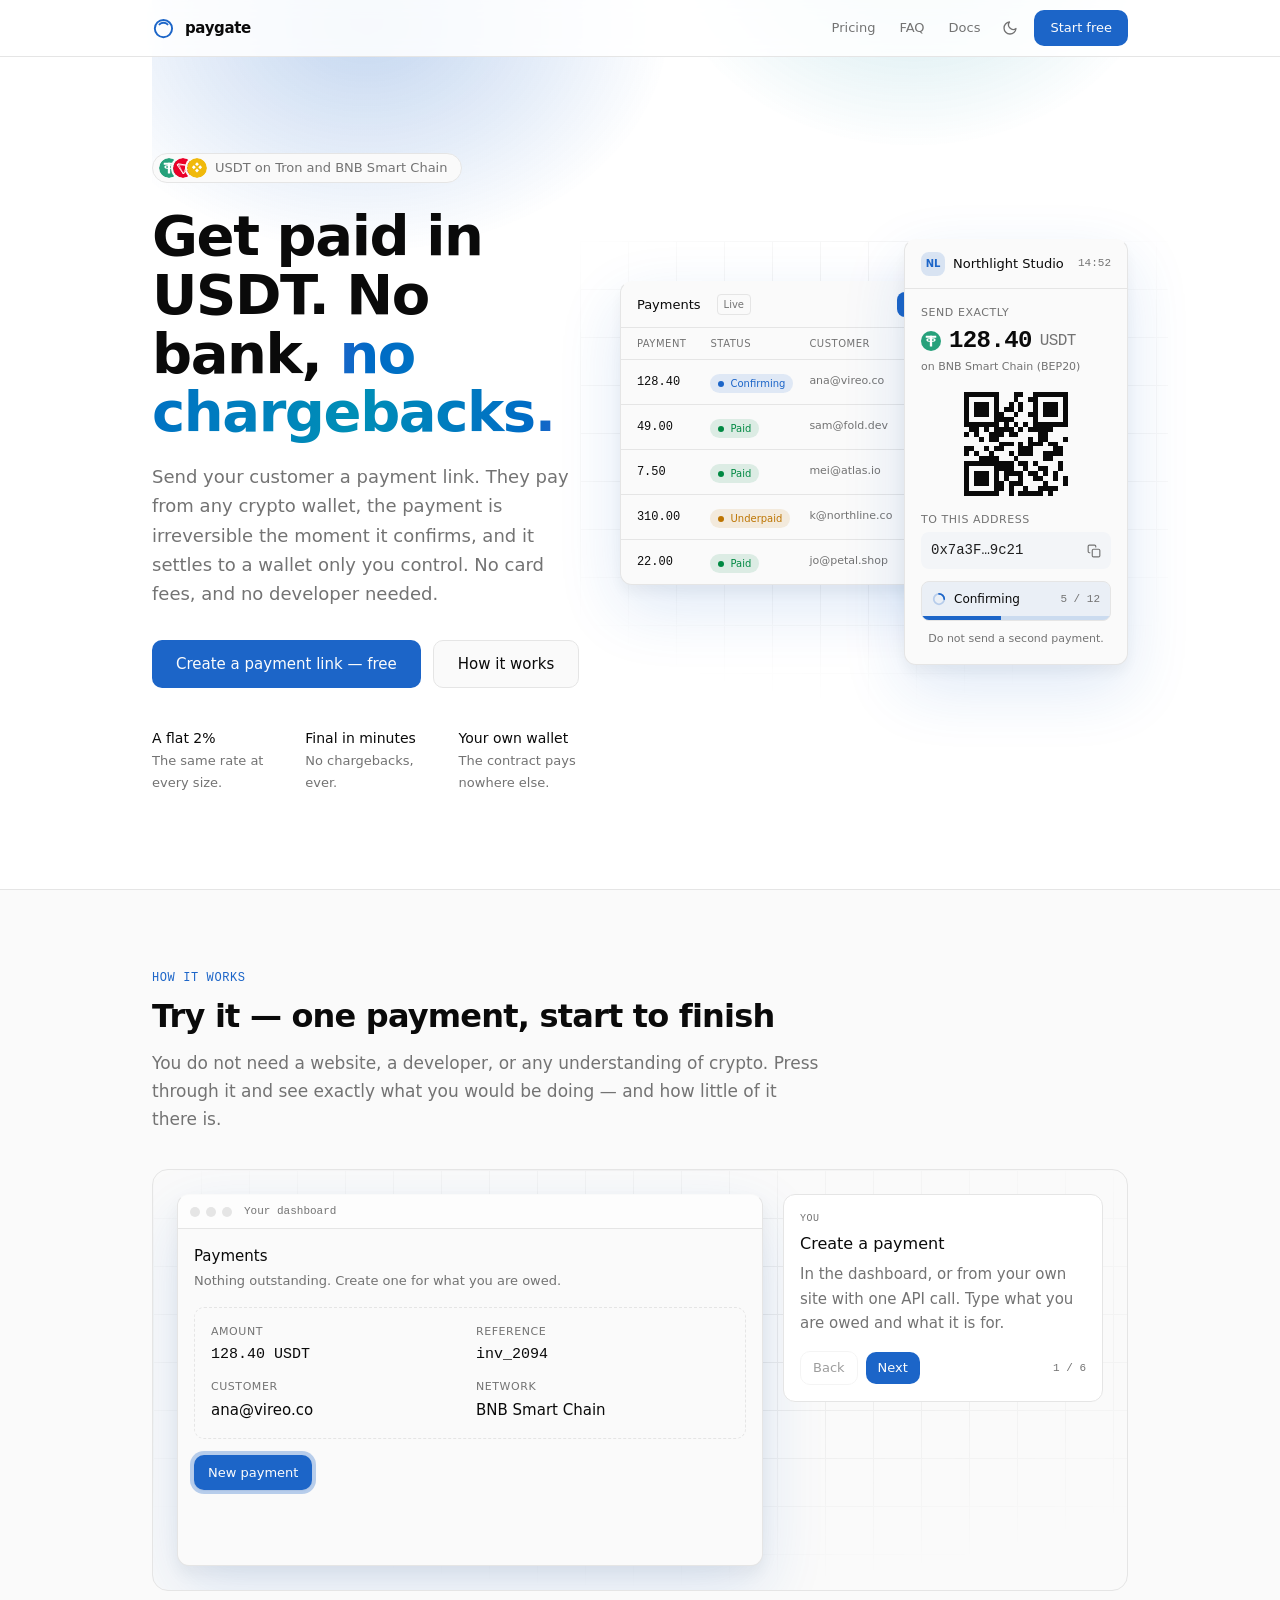
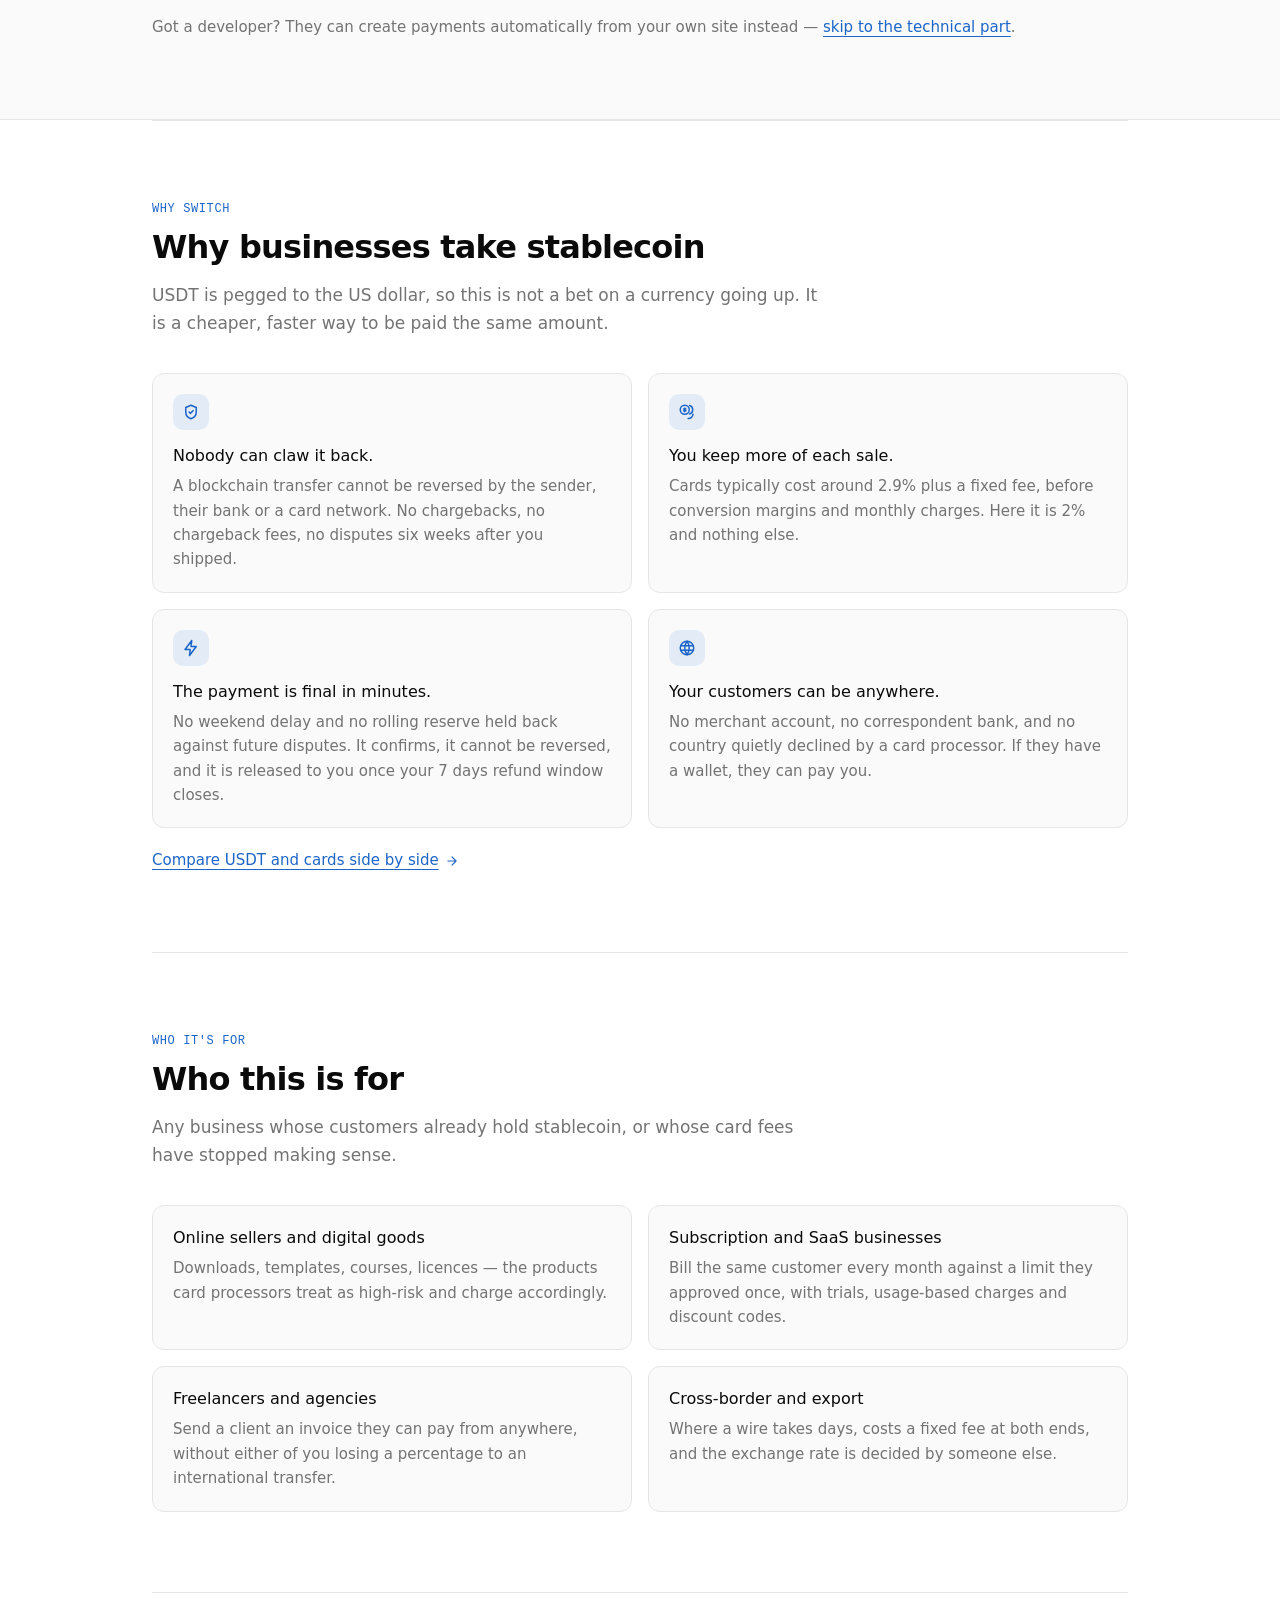
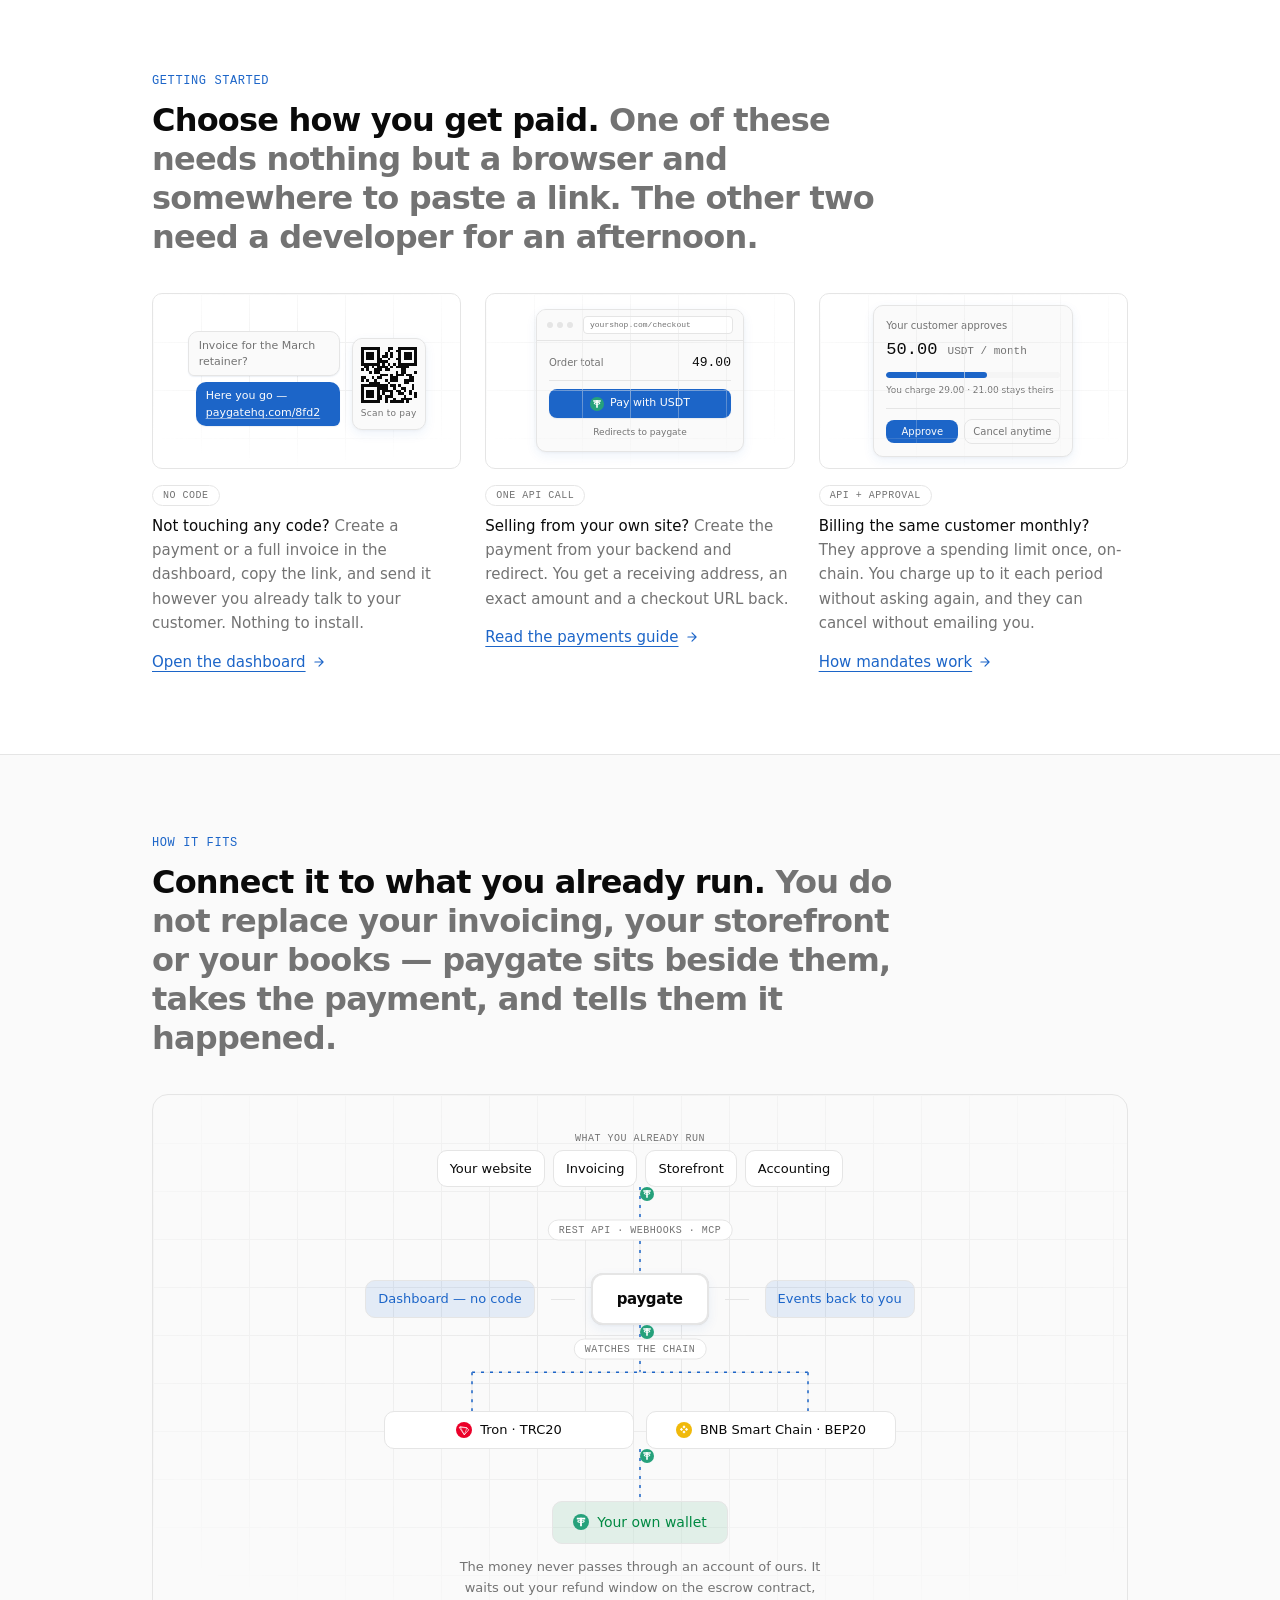
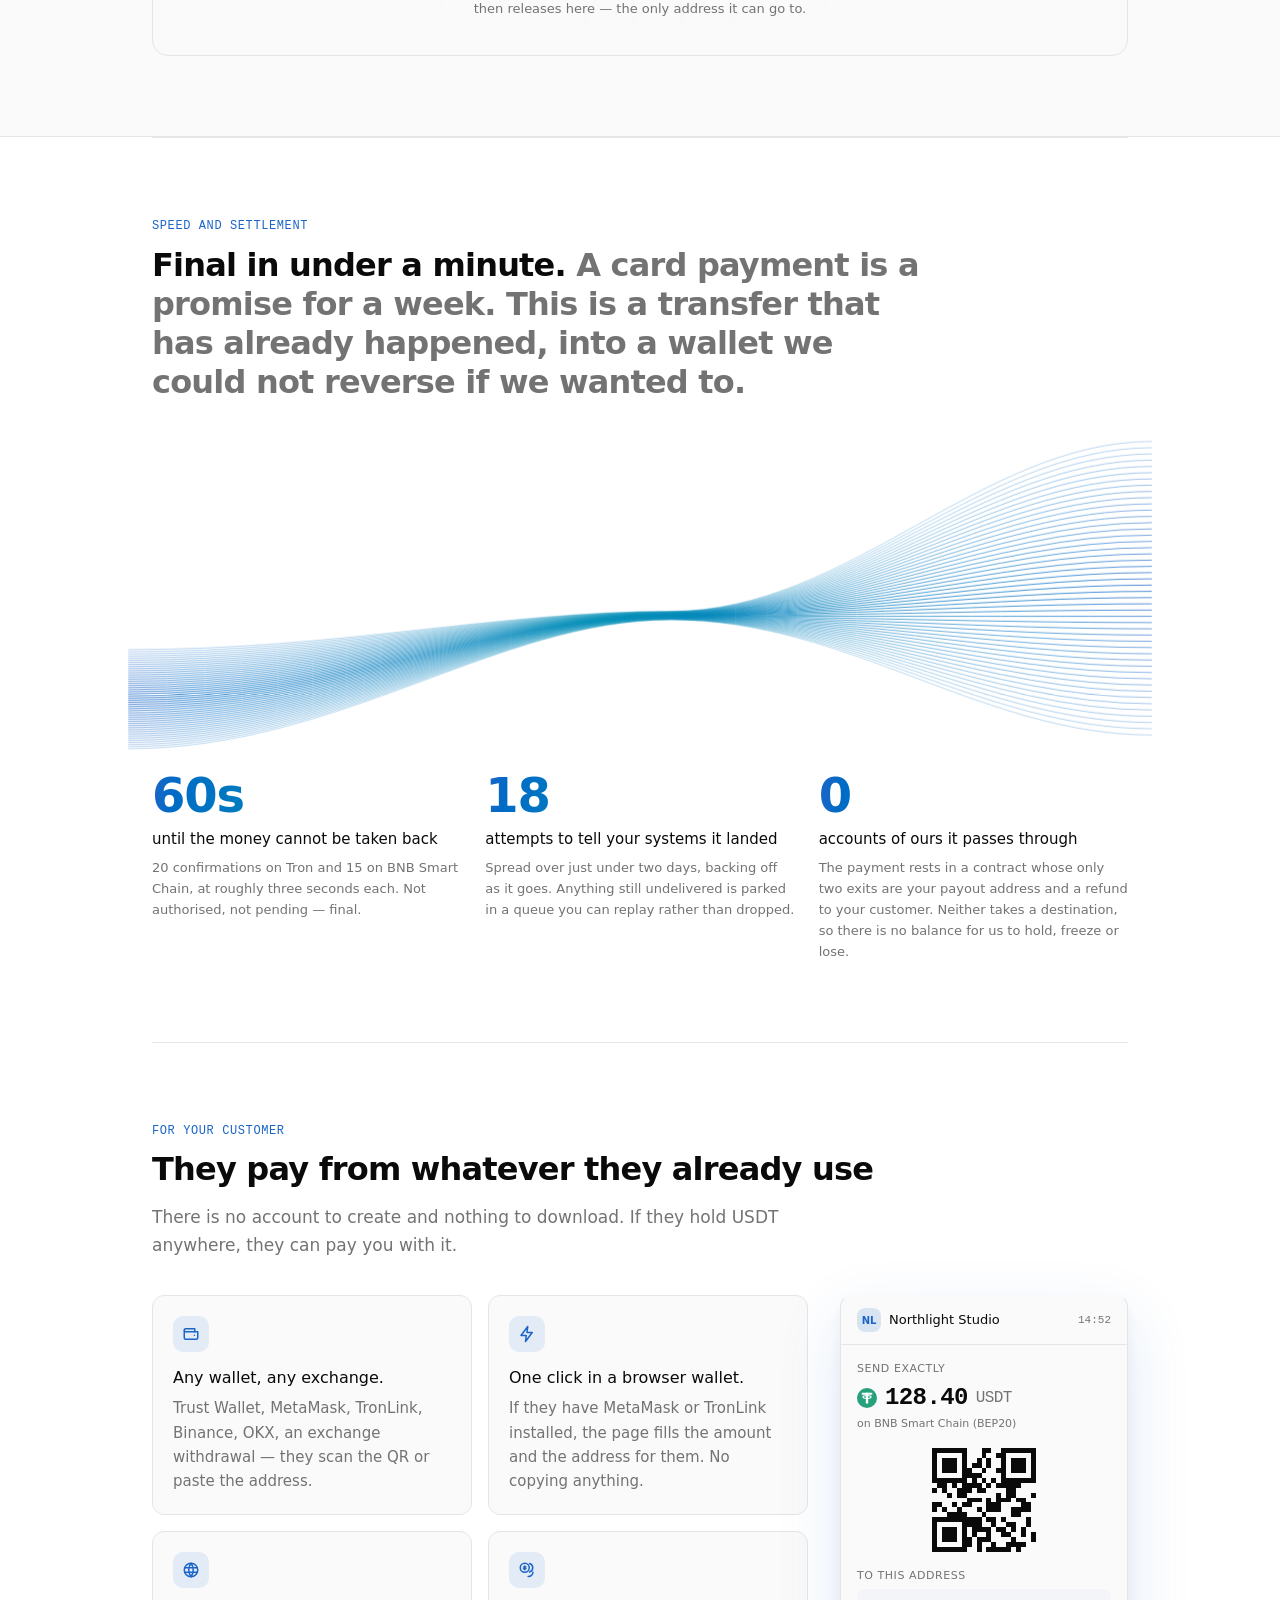
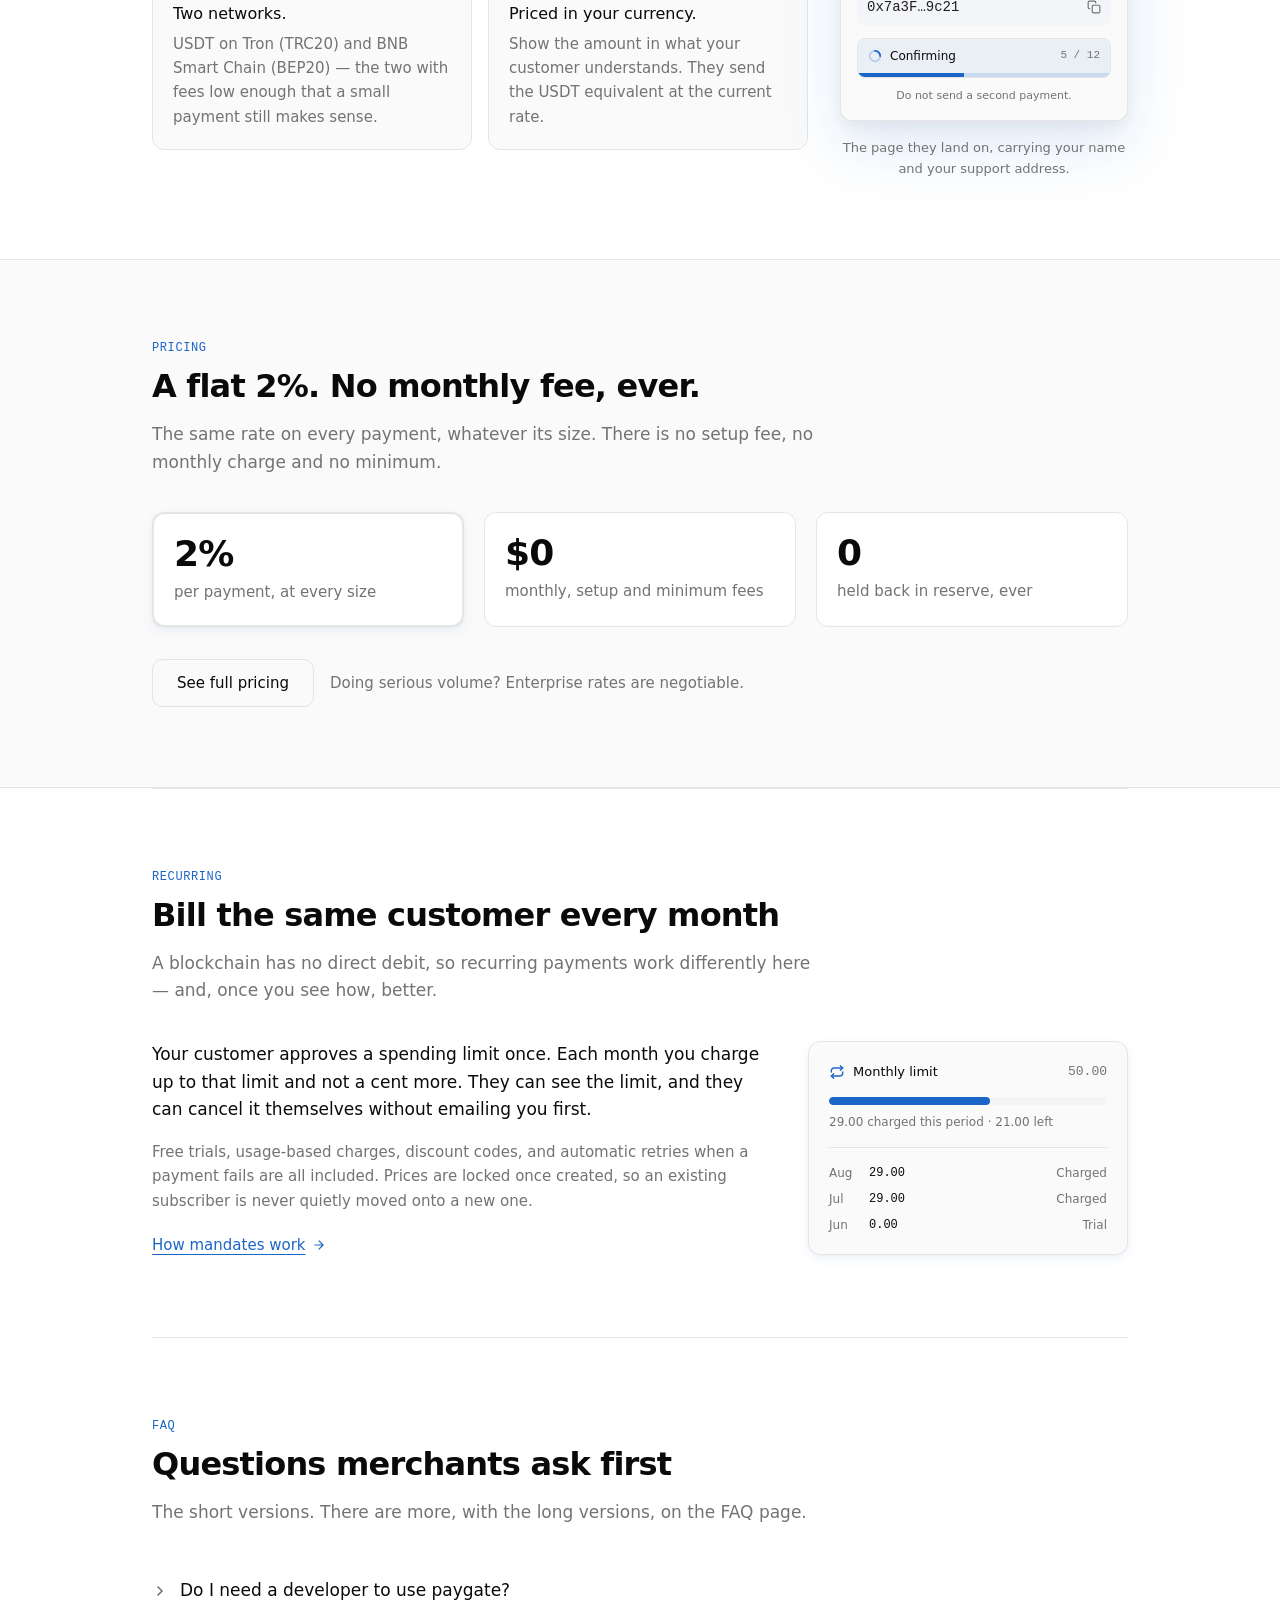
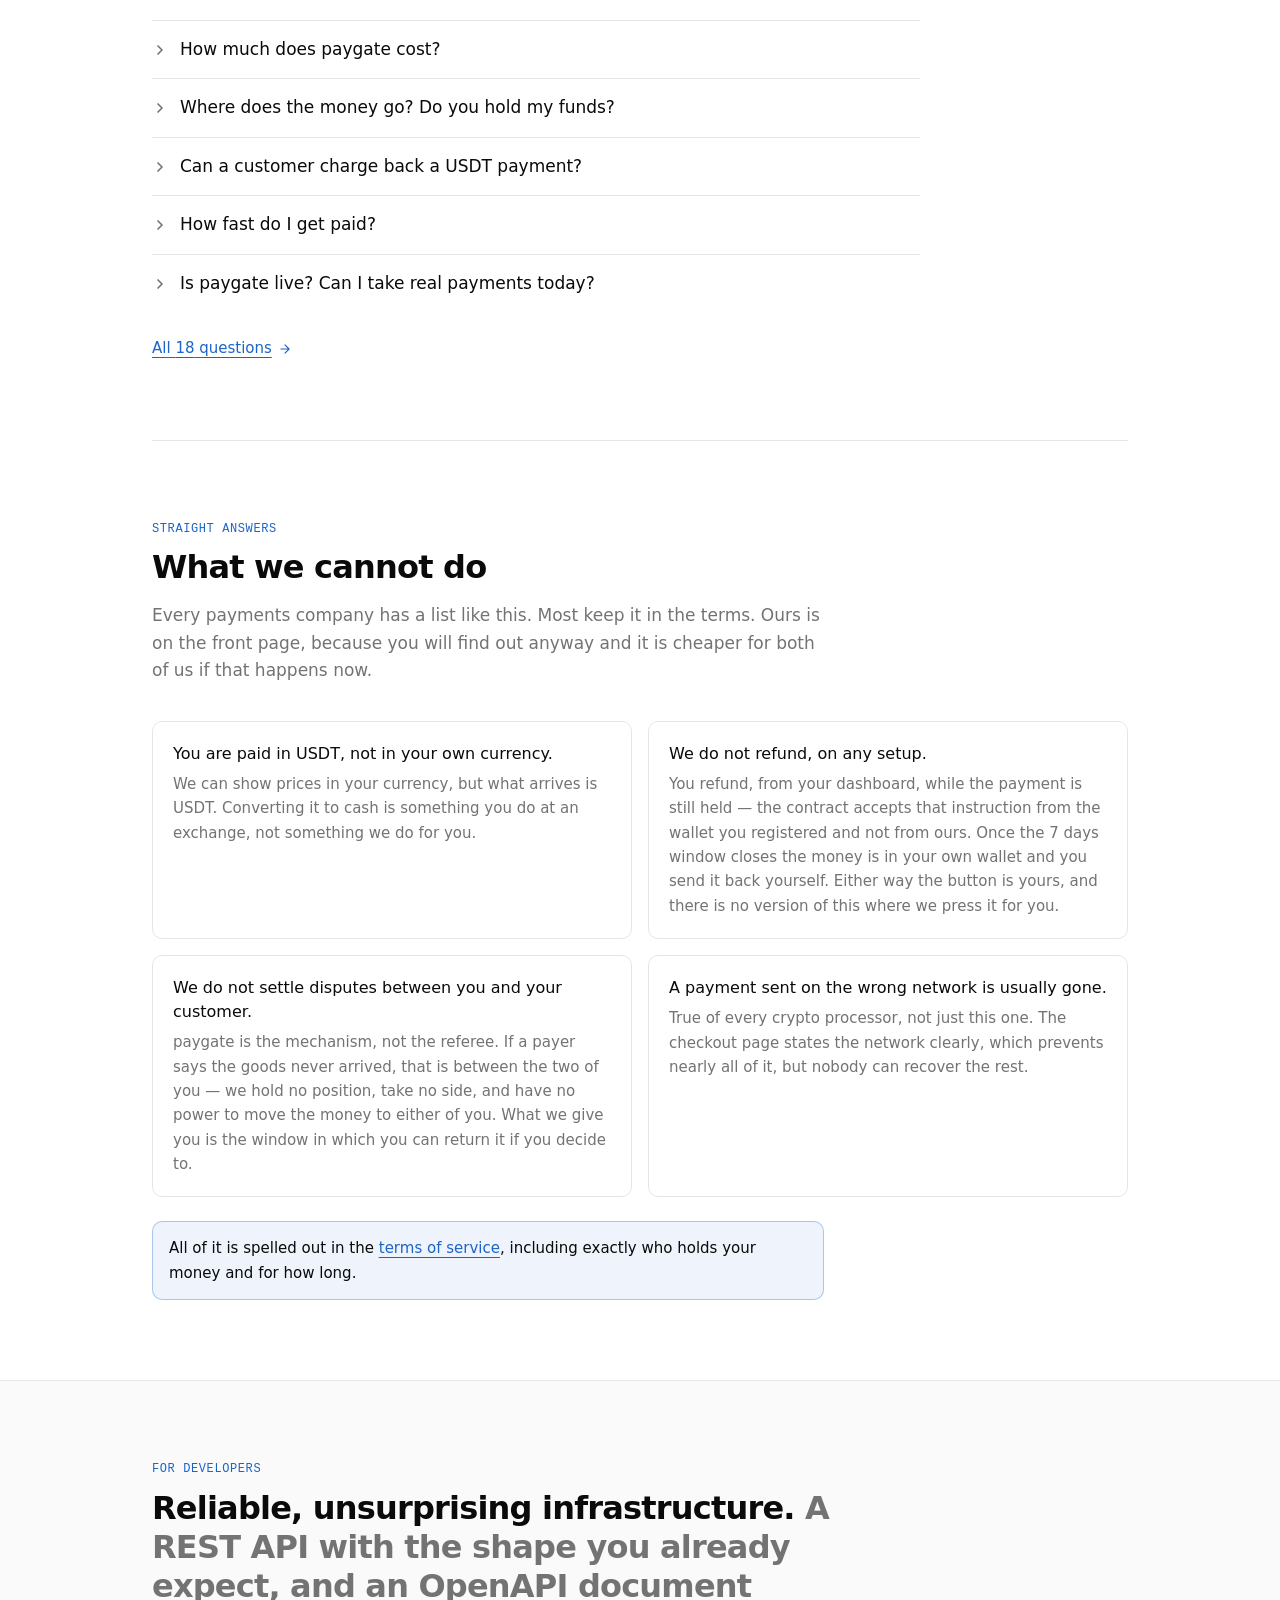
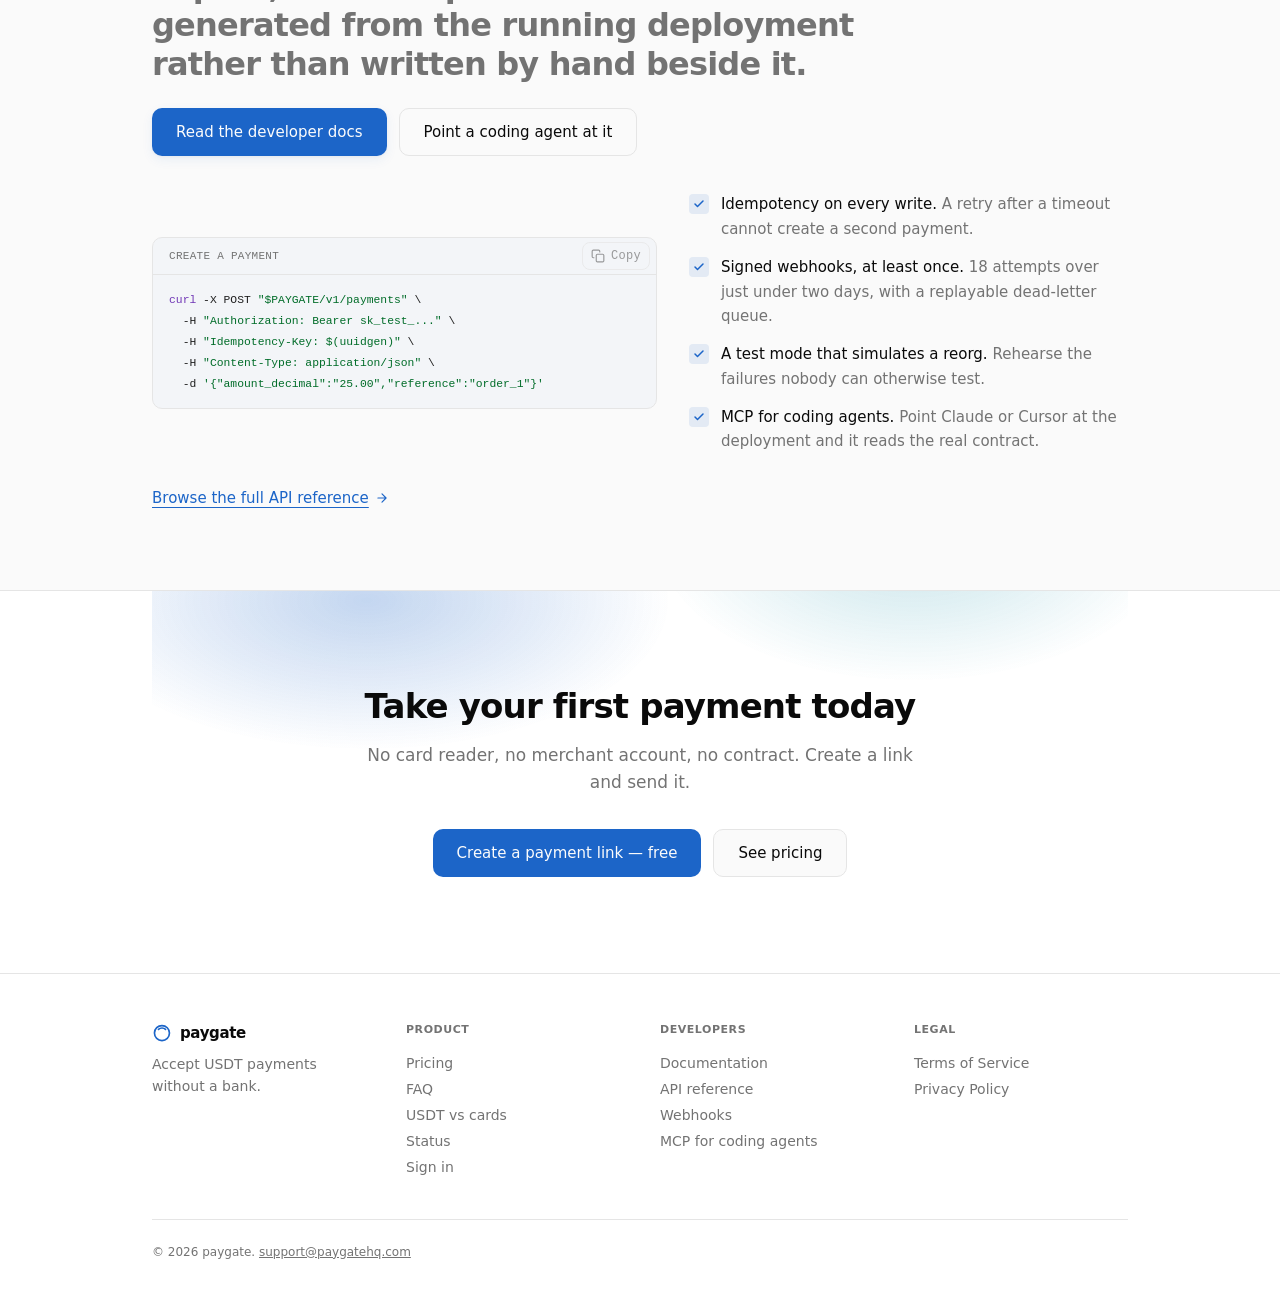
==== commit 8c7917fa: "Deploy 0534a0c Built from the paygate monorepo. This repo holds output only; do not edit it here." ====
--- a/index.html
+++ b/index.html
@@ -72,7 +72,7 @@
         // A browser with storage disabled still gets the system preference below.
       }
     </script>
-    <script type="module" crossorigin src="/assets/home-Dz7H6Ecx.js"></script>
+    <script type="module" crossorigin src="/assets/home-C21f086p.js"></script>
     <link rel="modulepreload" crossorigin href="/assets/ui-ULcbvnkW.js">
     <link rel="stylesheet" crossorigin href="/assets/ui-C0Pg1C-i.css">
   </head>
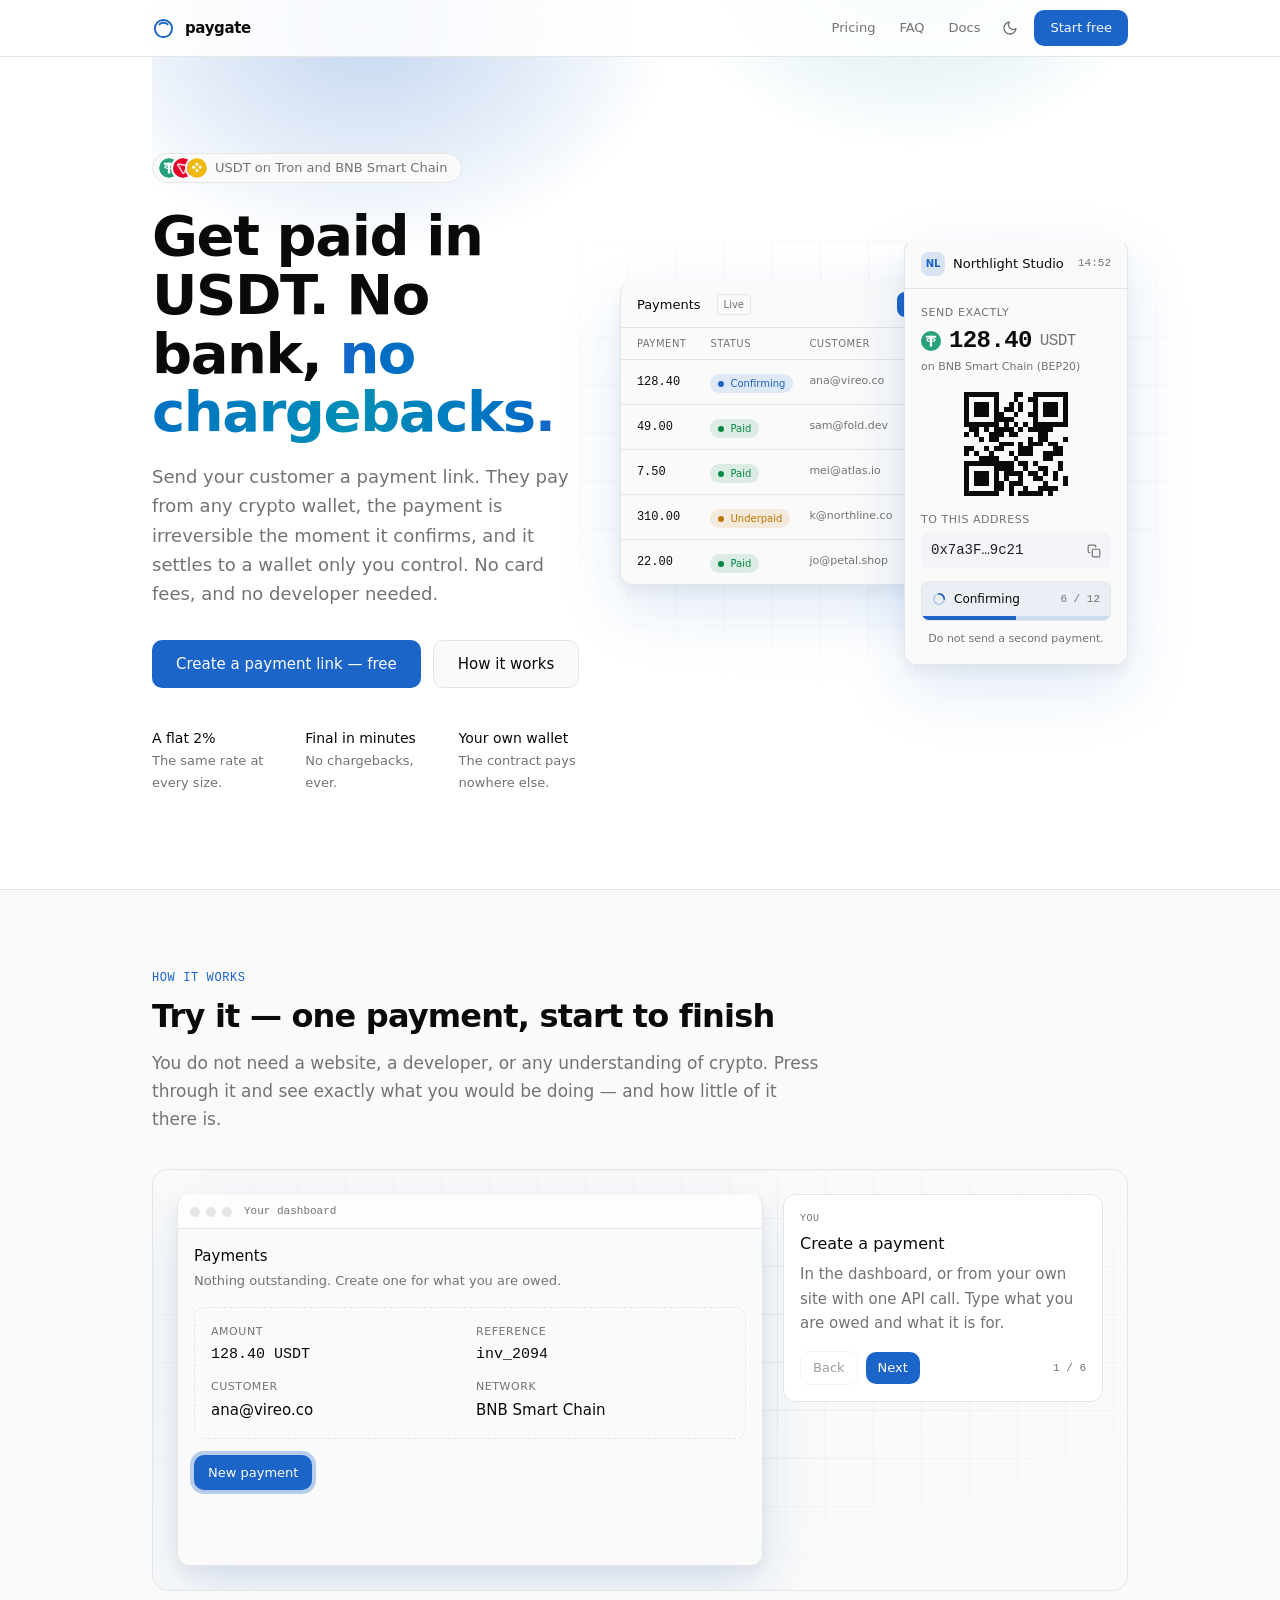
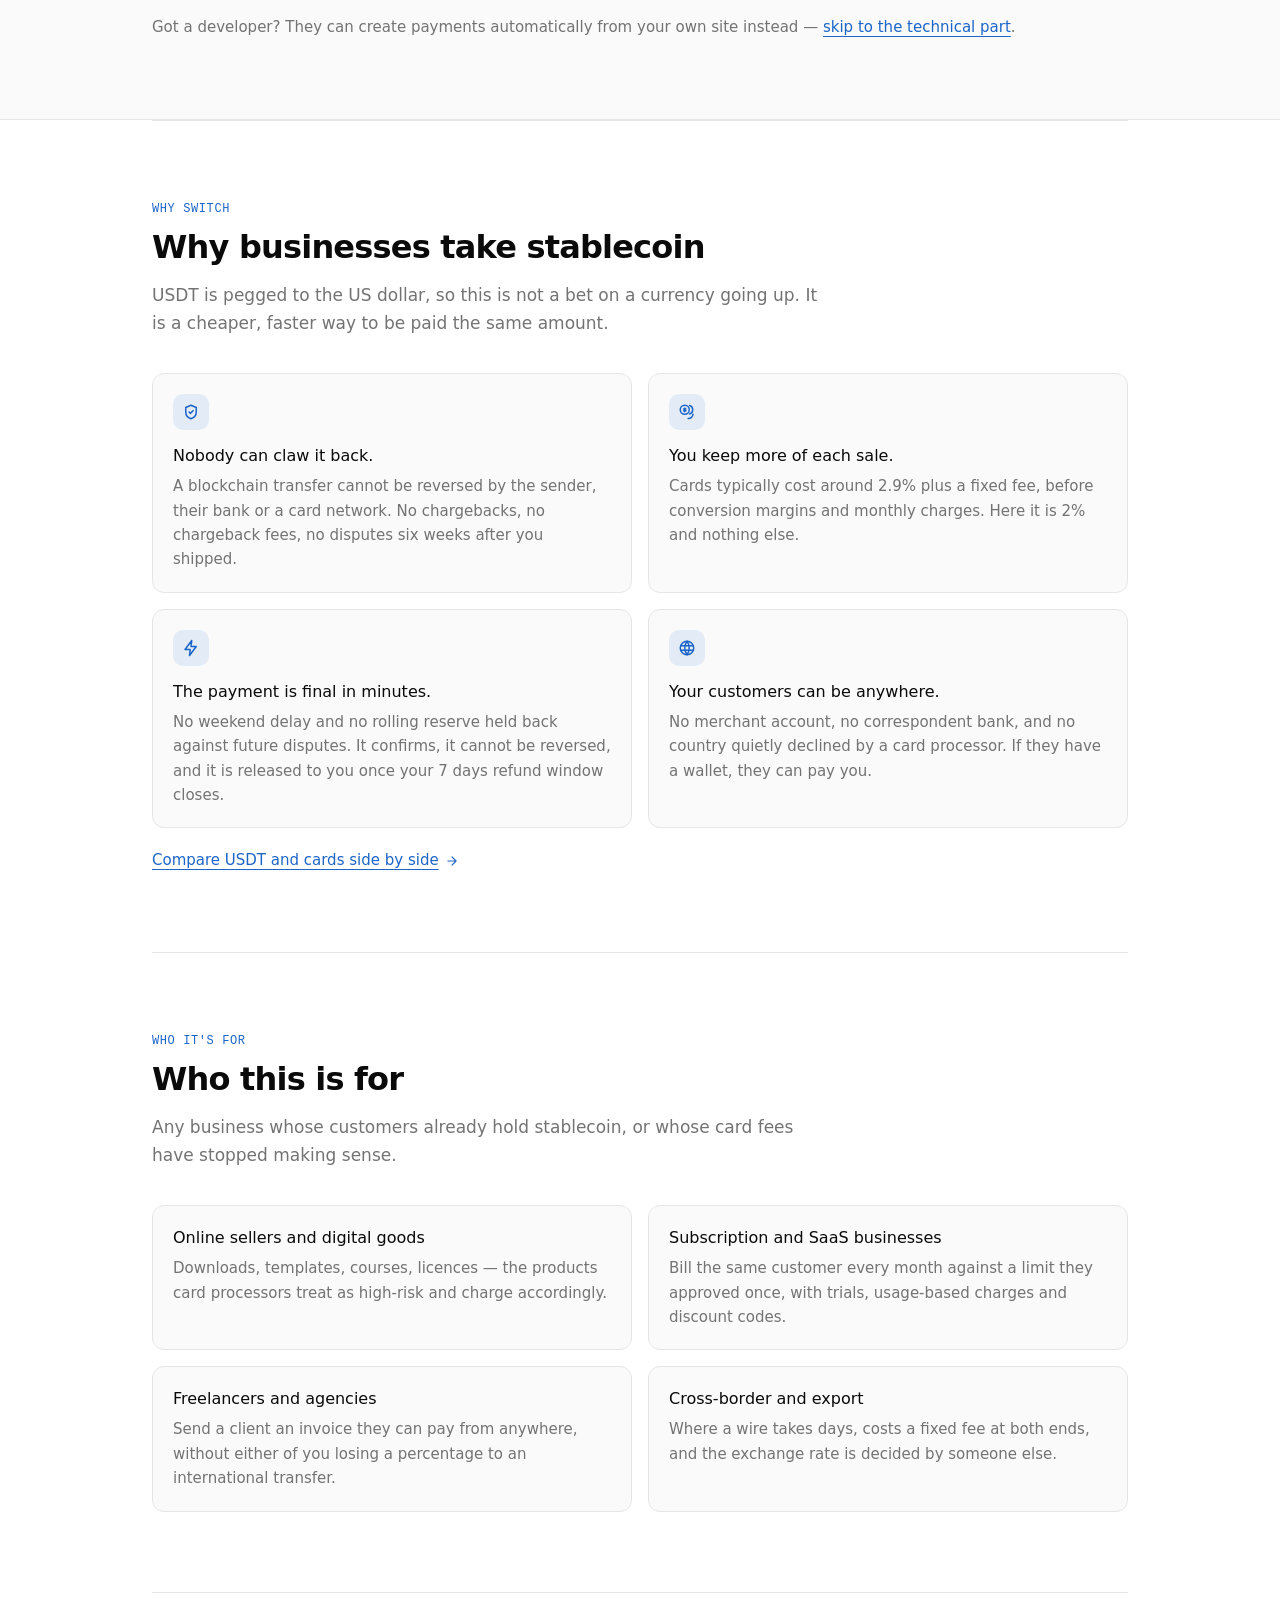
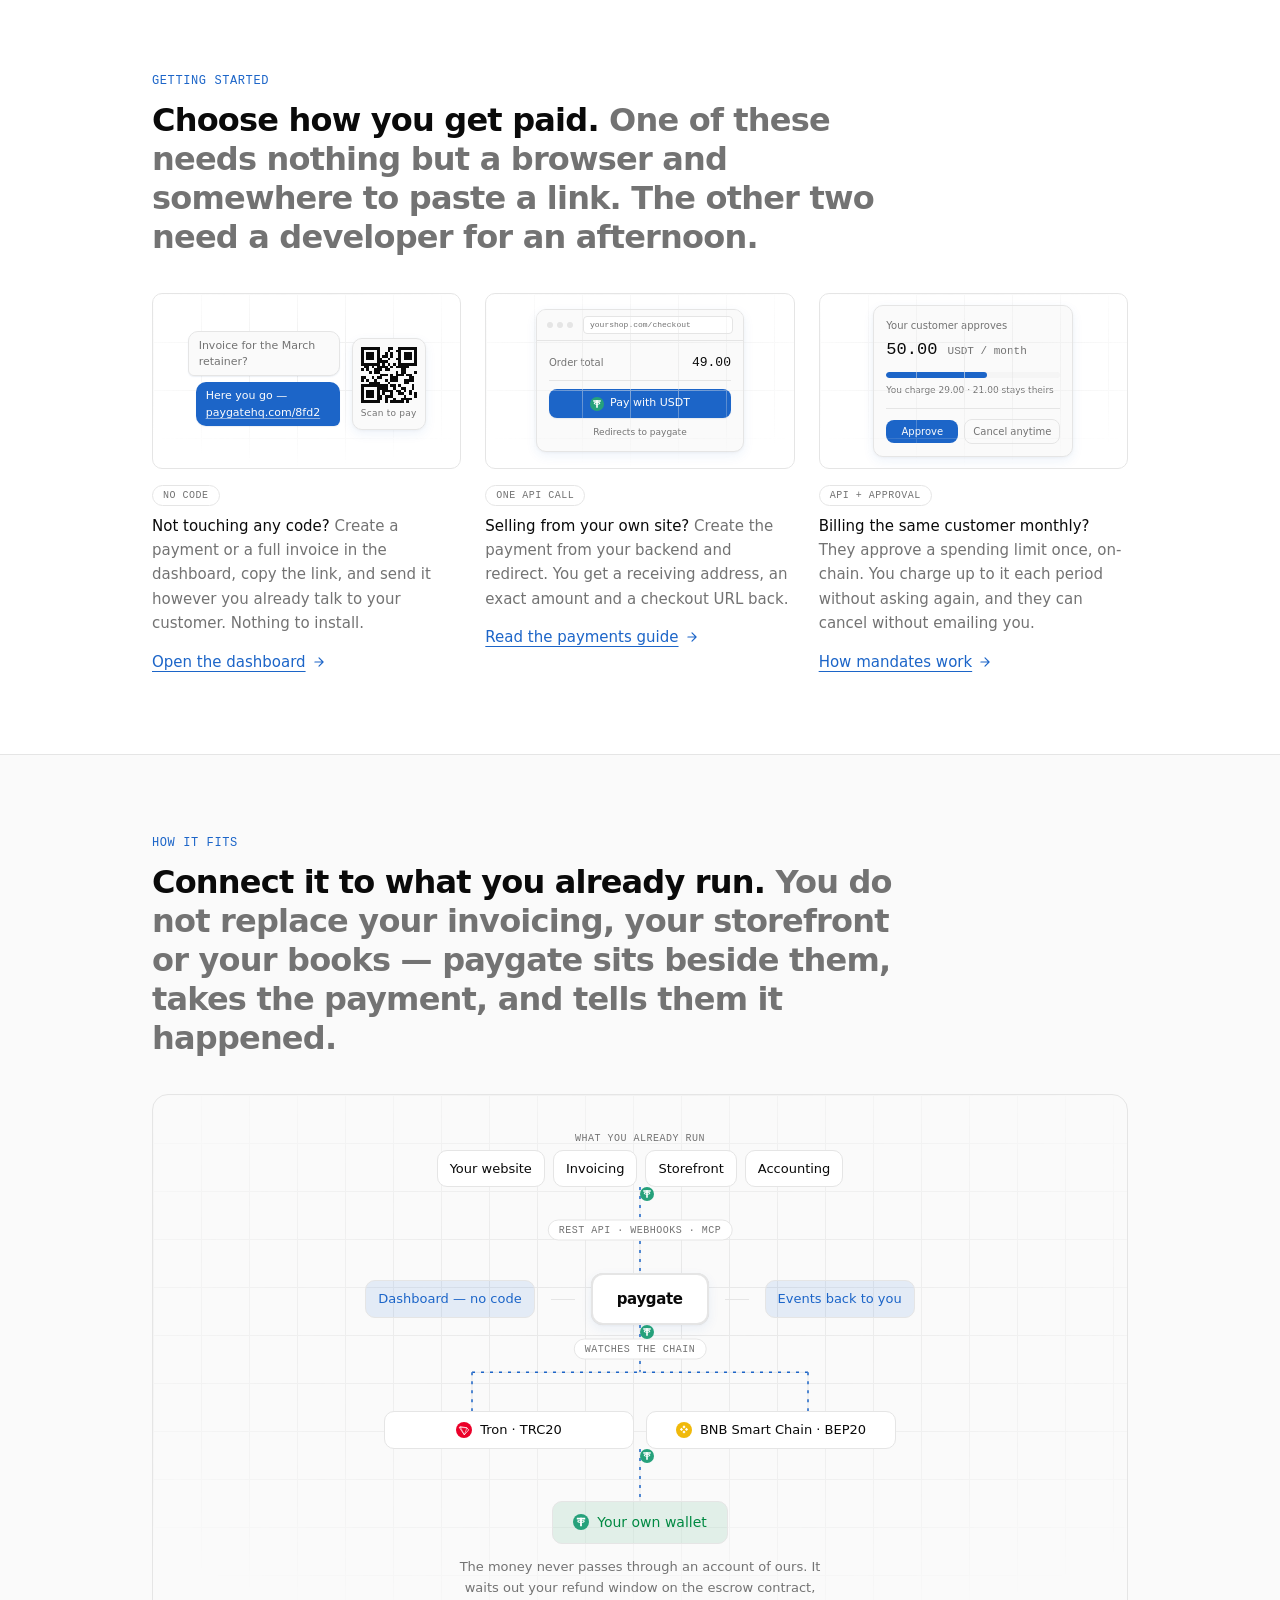
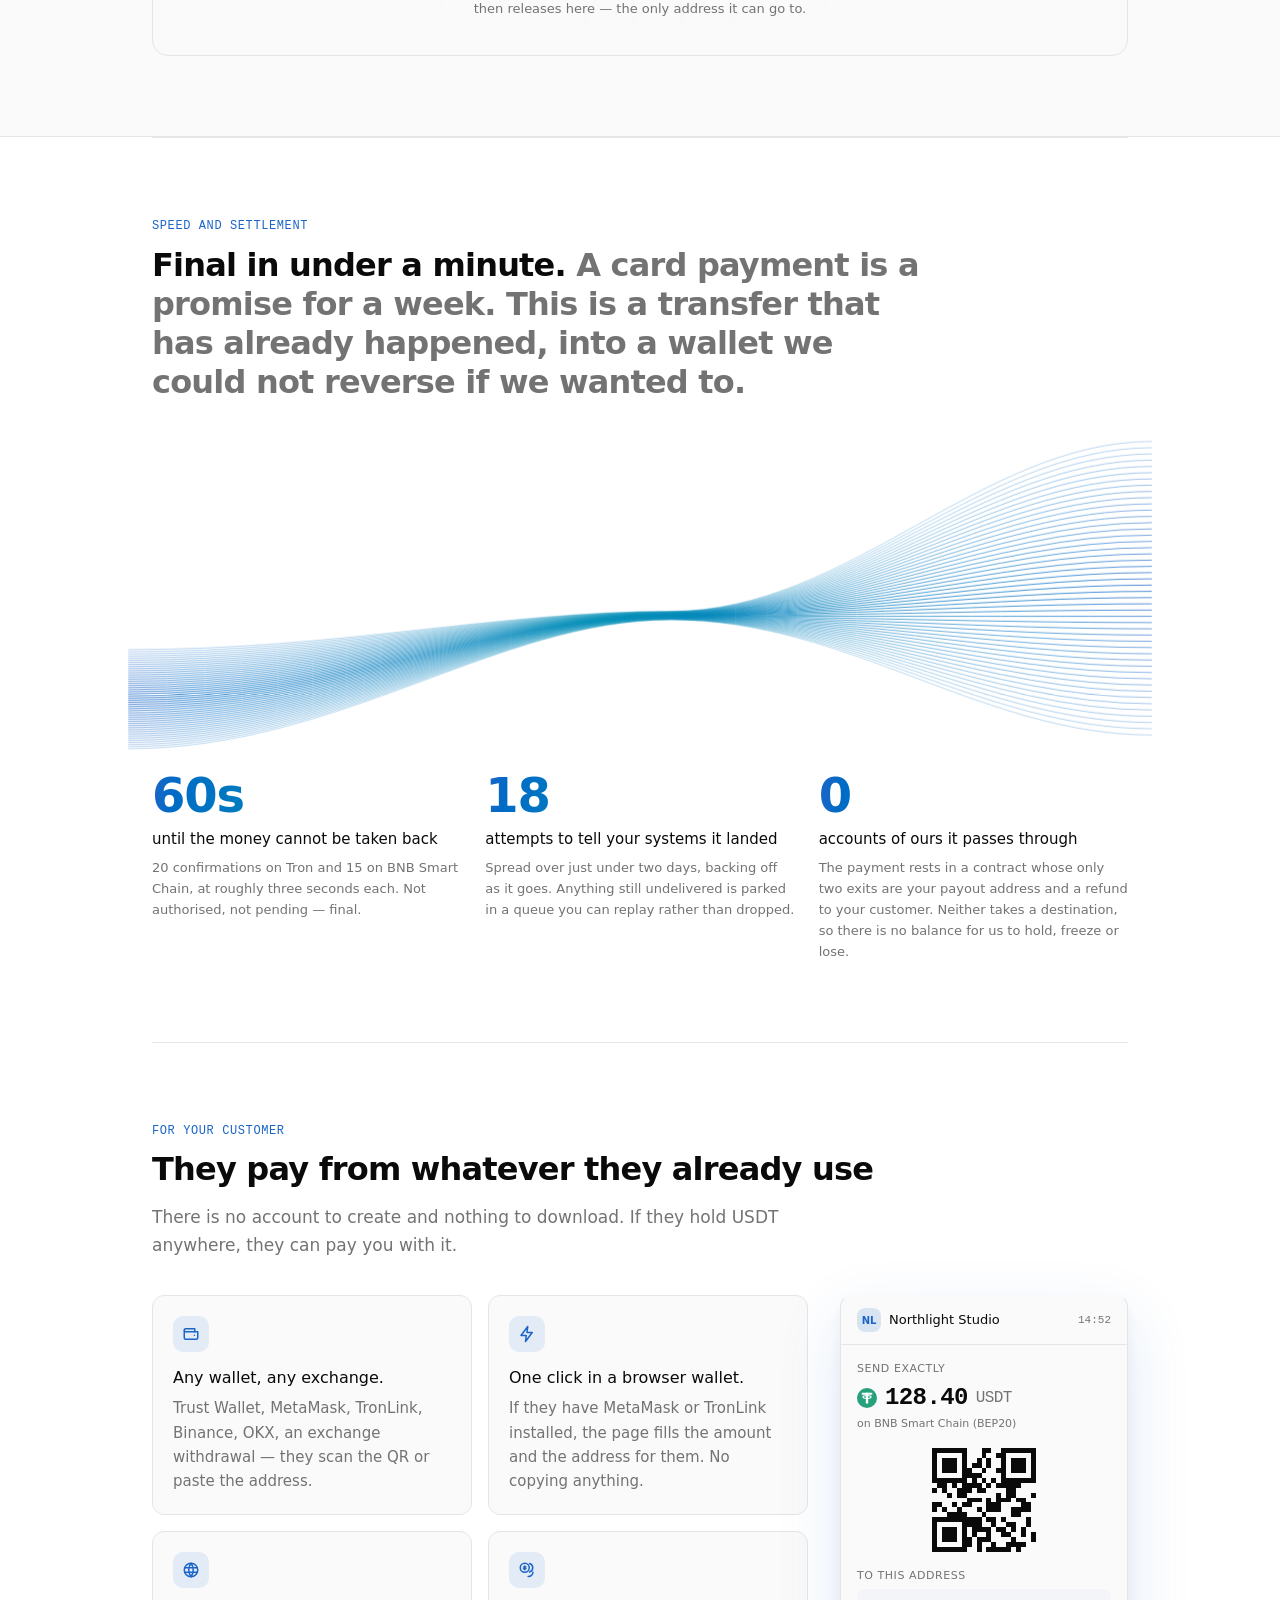
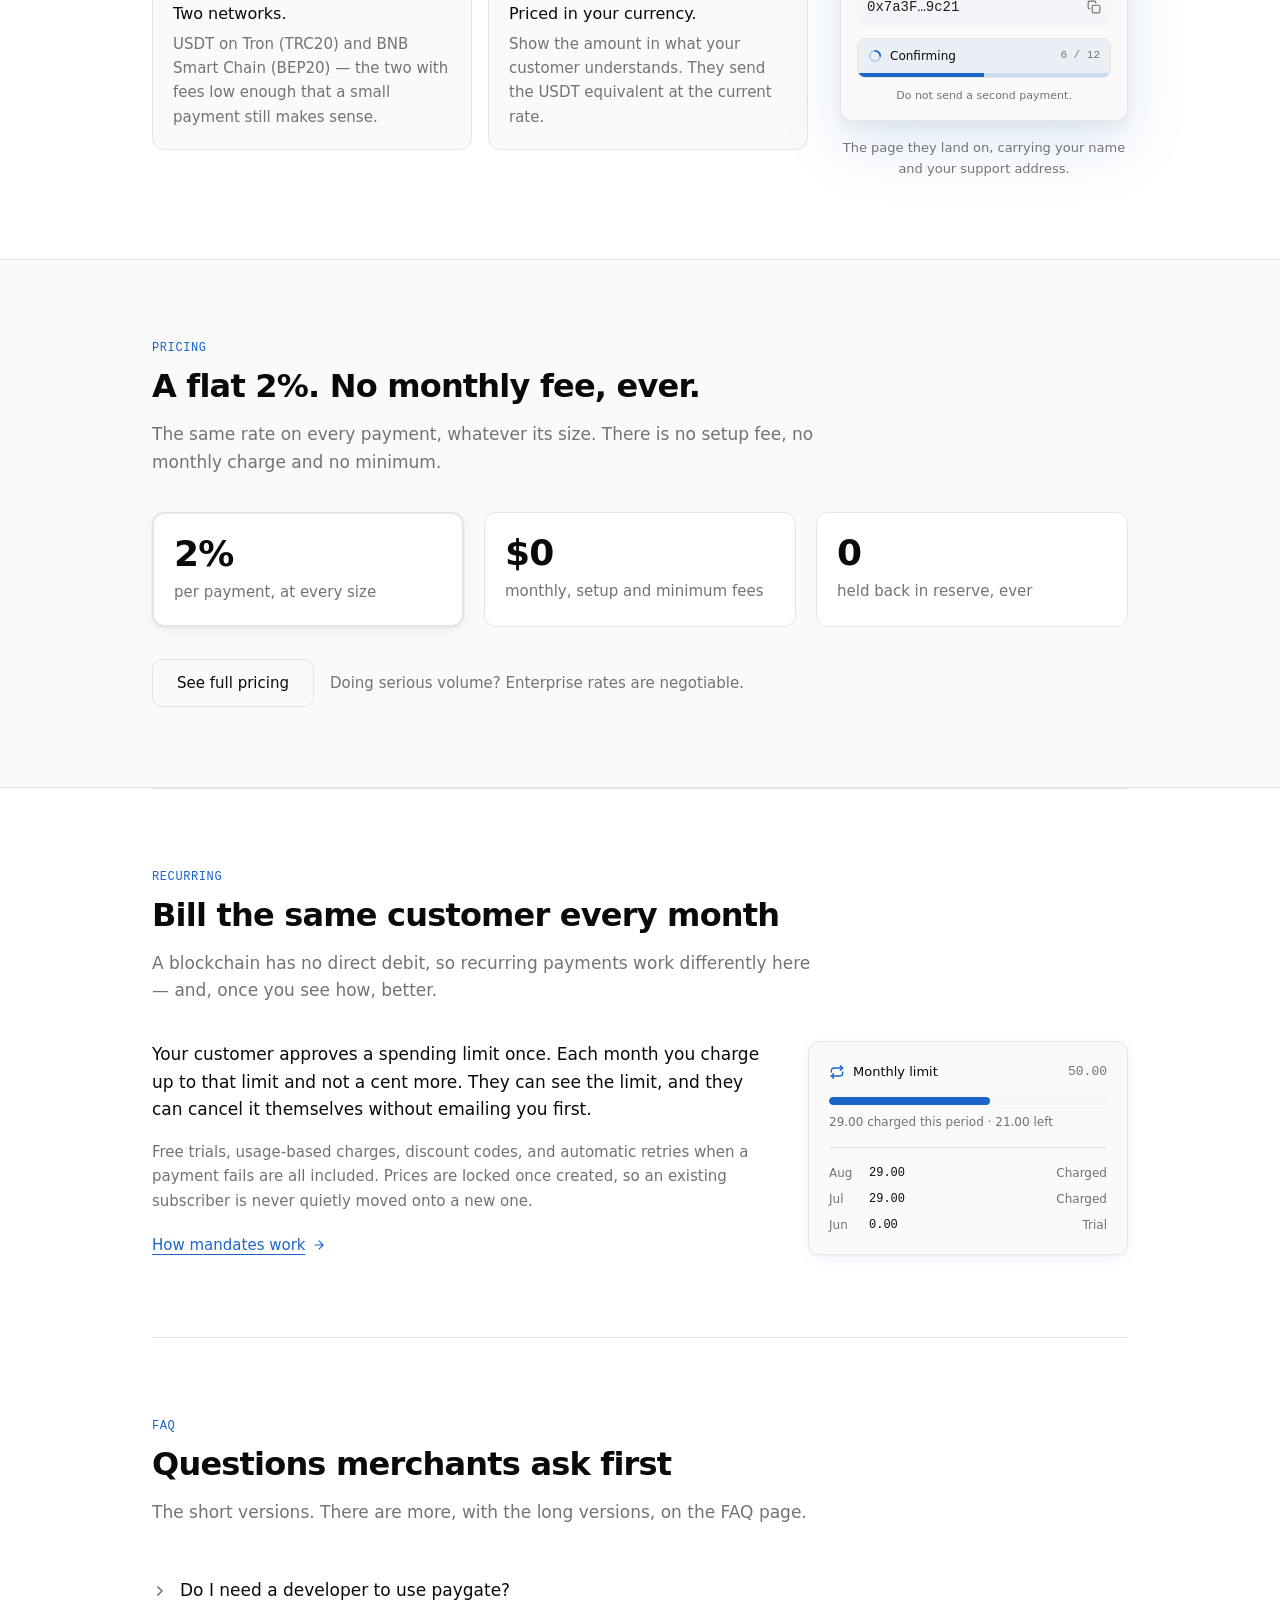
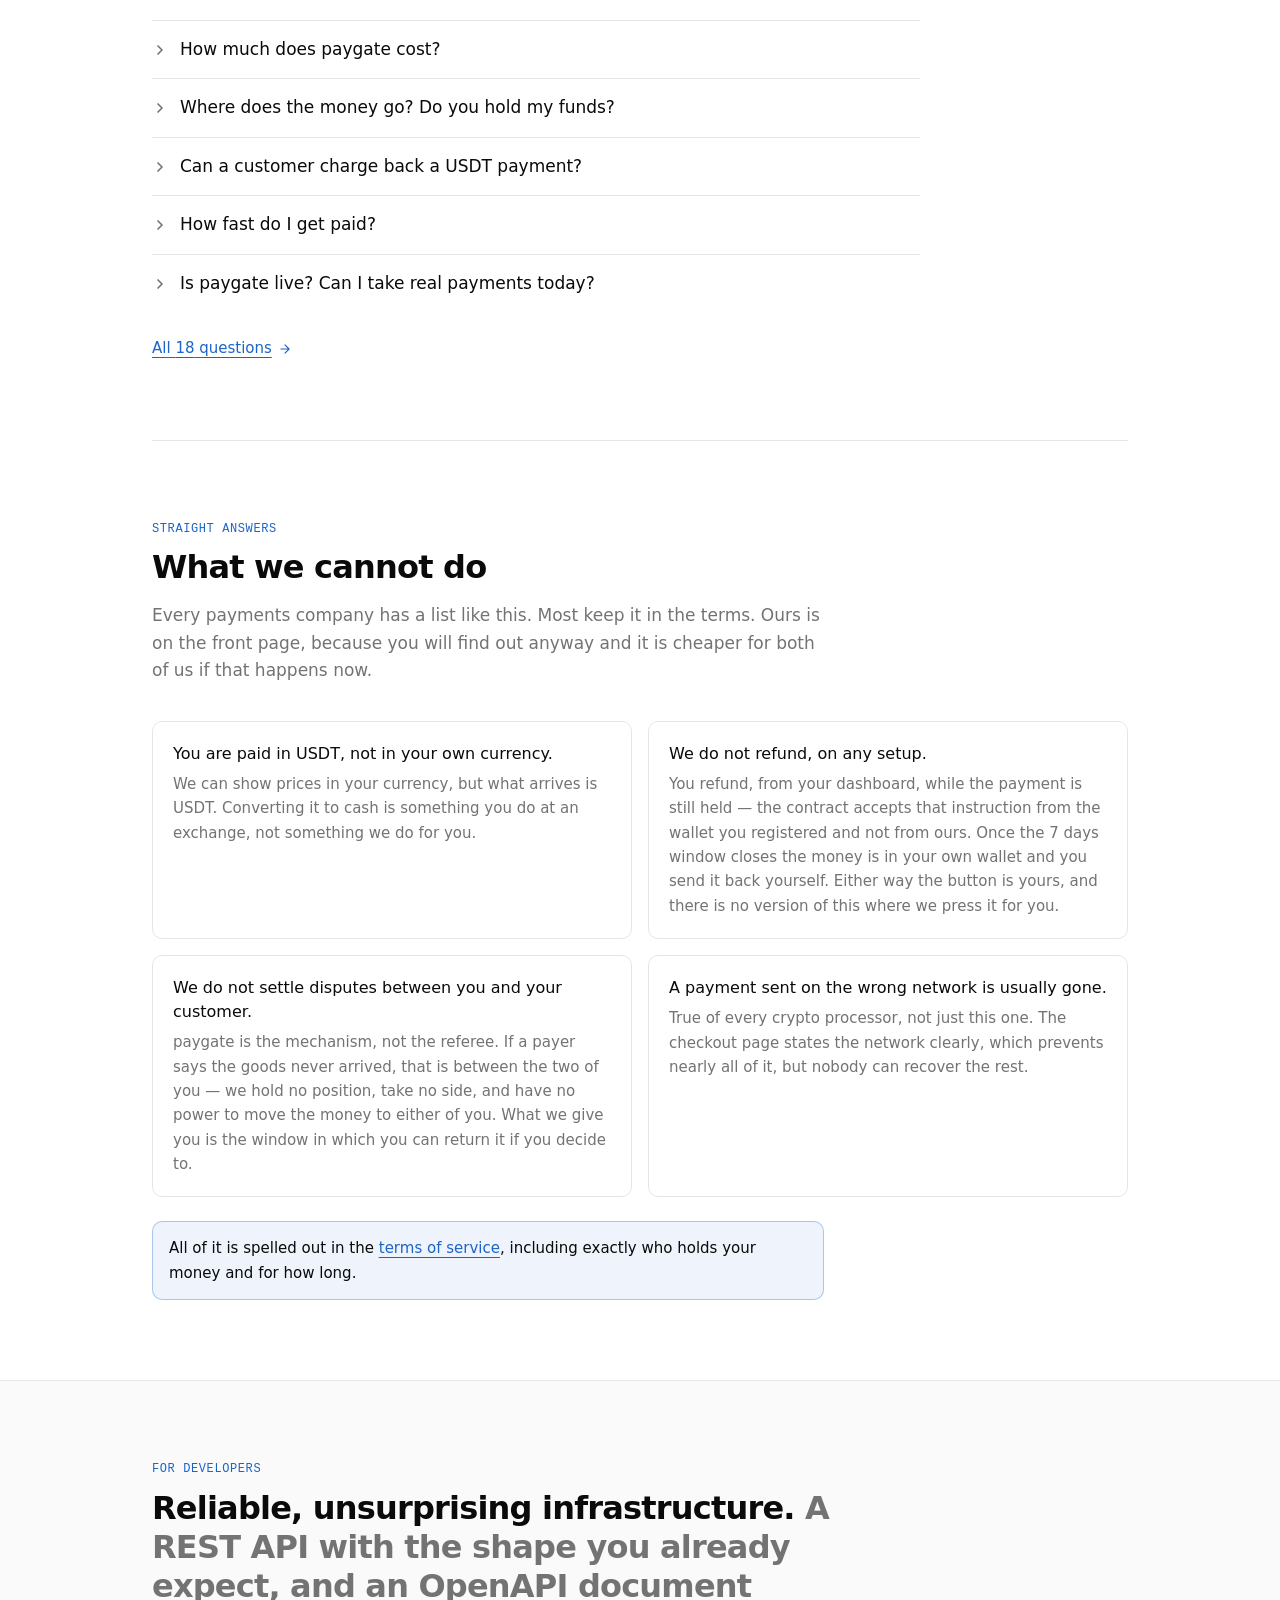
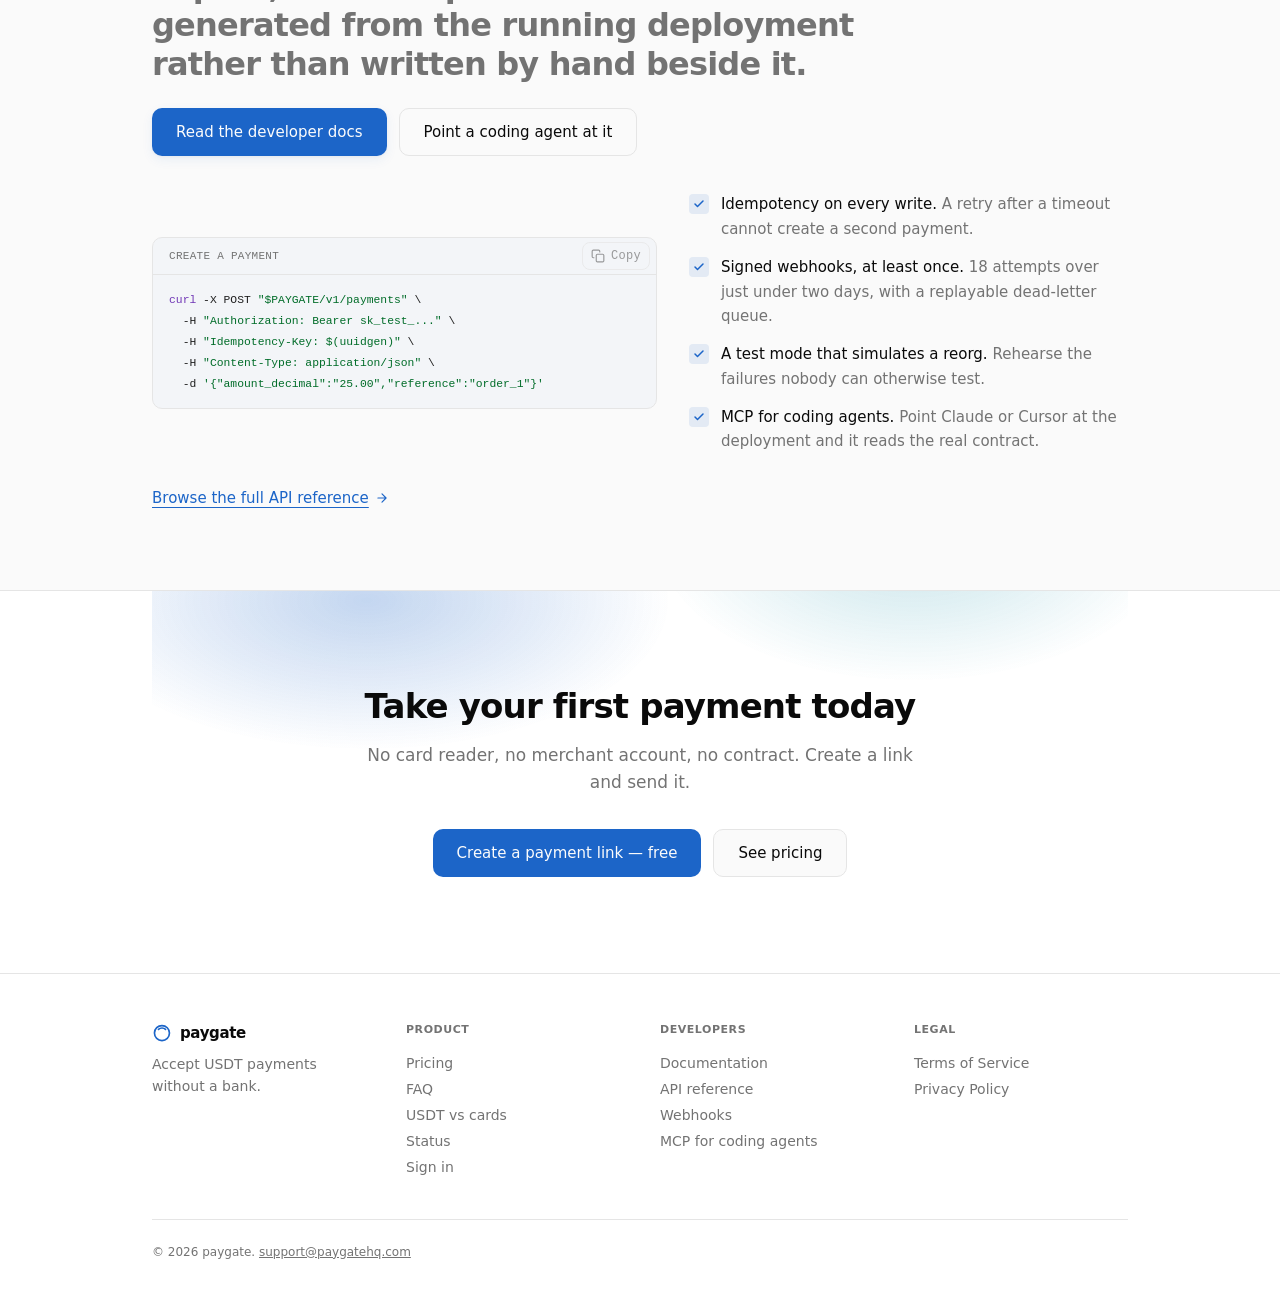
==== commit 96188447: "Deploy 1ea5e77 Built from the paygate monorepo. This repo holds output only; do not edit it here." ====
--- a/index.html
+++ b/index.html
@@ -72,9 +72,10 @@
         // A browser with storage disabled still gets the system preference below.
       }
     </script>
-    <script type="module" crossorigin src="/assets/home-C21f086p.js"></script>
-    <link rel="modulepreload" crossorigin href="/assets/ui-ULcbvnkW.js">
-    <link rel="stylesheet" crossorigin href="/assets/ui-C0Pg1C-i.css">
+    <script type="module" crossorigin src="/assets/home-DihemHY2.js"></script>
+    <link rel="modulepreload" crossorigin href="/assets/ui-DwE6qzwA.js">
+    <link rel="stylesheet" crossorigin href="/assets/ui-BV9Yk3eq.css">
+      <link rel="alternate" type="text/markdown" href="/index.md" />
   </head>
   <body>
     <div id="root"><div class="min-h-svh"><script type="application/ld+json">{"@context":"https://schema.org","@graph":[{"@type":"Organization","@id":"https://paygatehq.com/#organization","name":"paygate","url":"https://paygatehq.com/","description":"Accept USDT payments from customers anywhere. Send a payment link, settle to your own wallet, no chargebacks ever. A flat 2% per payment.","slogan":"Accept USDT payments without a bank"},{"@type":"WebSite","@id":"https://paygatehq.com/#website","name":"paygate","url":"https://paygatehq.com/","description":"Accept USDT payments from customers anywhere. Send a payment link, settle to your own wallet, no chargebacks ever. A flat 2% per payment.","publisher":{"@id":"https://paygatehq.com/#organization"},"inLanguage":"en"},{"@type":"WebPage","@id":"https://paygatehq.com/#webpage","url":"https://paygatehq.com/","name":"paygate — accept USDT payments without a bank","description":"Accept USDT payments from customers anywhere. Send a payment link, settle to your own wallet, no chargebacks ever. A flat 2% per payment.","isPartOf":{"@id":"https://paygatehq.com/#website"},"about":{"@id":"https://paygatehq.com/#organization"},"inLanguage":"en"},{"@type":"SoftwareApplication","@id":"https://paygatehq.com/#software","name":"paygate","applicationCategory":"BusinessApplication","applicationSubCategory":"Payment Gateway","operatingSystem":"Web","url":"https://paygatehq.com/","description":"Accept USDT payments from customers anywhere. Send a payment link, settle to your own wallet, no chargebacks ever. A flat 2% per payment.","publisher":{"@id":"https://paygatehq.com/#organization"},"featureList":["Accept USDT (Tether) payments","Hosted checkout page with QR code","Payment links, no code required","Recurring billing and subscriptions","Invoices","Refunds","Webhooks and REST API","Tron (TRC20) and BNB Smart Chain (BEP20)"],"offers":{"@type":"Offer","name":"Pay as you go","description":"No monthly fee and no setup fee. Payments are charged a flat percentage; the rate is on the pricing page.","url":"https://paygatehq.com/pricing","availability":"https://schema.org/InStock"}},{"@type":"FAQPage","@id":"https://paygatehq.com/faq#faq","mainEntity":[{"@type":"Question","name":"Do I need a developer to use paygate?","acceptedAnswer":{"@type":"Answer","text":"No. You can create a payment in the paygate dashboard, copy the checkout link, and send it to your customer by email, WhatsApp or any other channel — no code at all. A developer is only needed if you want payments created automatically by your own website or app, which is what the API and webhooks are for."}},{"@type":"Question","name":"Where does the money go? Do you hold my funds?","acceptedAnswer":{"@type":"Answer","text":"Your customer pays a deposit address belonging to that one payment. The money is swept into our escrow contract, held for your 7 days refund window, and then released to the payout wallet you registered. It never reaches an account of ours, and that is a property of the contract rather than a policy we keep. There are exactly two ways out of it — release to your payout address, and refund to the payer who sent it — and neither takes a destination as a parameter. There is no address either function could be pointed at, by anyone, including us. What the hold buys you is the refund window. Money already in your wallet can only be given back by you sending it; money on the contract can be returned to your customer from your dashboard while the window is open."}},{"@type":"Question","name":"Can a customer charge back a USDT payment?","acceptedAnswer":{"@type":"Answer","text":"No. A blockchain transfer cannot be reversed by the sender, their bank, or a card network, so there is no chargeback process and no chargeback fees. This is the main reason merchants selling digital goods, services or cross-border move to stablecoin payments — card chargeback rates and the fees attached to them disappear entirely. It cuts both ways, and we would rather say so: if you want to refund a customer as a goodwill gesture, that is something you choose to do, not something a network forces on you."}},{"@type":"Question","name":"How fast do I get paid?","acceptedAnswer":{"@type":"Answer","text":"The payment is confirmed and irreversible within minutes, and it reaches your own wallet 7 days later. Those are two different moments and the gap between them is deliberate. What happens in between is the refund window: your customer's money sits in the escrow contract, where you can return it to them and nobody else can move it — not us, not them, not a bank. After 7 days it is released to the wallet you registered, minus the fee. There is no weekend delay and no rolling reserve held back against future disputes. A card payment also takes days to arrive, and then stays reversible for months afterwards; this one is final from the moment it confirms."}},{"@type":"Question","name":"How much does paygate cost?","acceptedAnswer":{"@type":"Answer","text":"Every payment is charged a flat 2%, the same rate at every size, with no monthly fee, setup fee or minimum. Blockchain network fees are separate and are not ours — they go to the network and are typically a few cents. Merchants doing high volume can ask about Enterprise pricing."}},{"@type":"Question","name":"Is paygate live? Can I take real payments today?","acceptedAnswer":{"@type":"Answer","text":"Yes. You can open an account, take test payments while you build, and switch the same integration to live money when you are ready — the API and the checkout are identical in both modes. What you should know before you build on us: we are new, we settle in USDT rather than your own currency, and we do not stand between you and your customer in a dispute. All of that is on this page rather than buried, because you would find it out anyway and it is better found now."}}]}]}</script><header class="bg-background/85 border-border sticky top-0 z-30 border-b backdrop-blur"><div class="mx-auto flex h-14 max-w-5xl items-center gap-3 px-4 sm:px-6"><a href="/" aria-label="paygate home" class="shrink-0"><span class="flex items-center gap-2.5 "><svg viewBox="0 0 32 32" class="h-[23px] w-[23px] shrink-0 text-[var(--pg-brand)]" fill="none" stroke="currentColor" stroke-width="2.67" stroke-linecap="round" stroke-linejoin="round" role="presentation" aria-hidden="true"><path d="M7.515 7.515a12 12 0 1 0 16.97 16.97a12 12 0 0 0 -16.97 -16.97"></path><path d="M21.657 10.343a8 8 0 0 0 -11.315 0"></path></svg><span class="flex items-baseline gap-2"><span class="text-[15px] font-semibold tracking-tight">paygate</span></span></span></a><nav class="ml-auto hidden items-center gap-1 sm:flex" aria-label="Main"><a href="/pricing" class="rounded-md px-2.5 py-1 text-[13px] transition-colors text-muted-foreground hover:text-foreground">Pricing</a><a href="/faq" class="rounded-md px-2.5 py-1 text-[13px] transition-colors text-muted-foreground hover:text-foreground">FAQ</a><a href="https://developer.paygatehq.com/docs" class="rounded-md px-2.5 py-1 text-[13px] transition-colors text-muted-foreground hover:text-foreground">Docs</a><button type="button" class="text-muted-foreground hover:text-foreground hover:bg-muted flex h-8 w-8 items-center justify-center rounded-md transition-colors" aria-label="Switch theme"><span class="block h-4 w-4"></span></button><a href="https://app.paygatehq.com" data-cta="signup_click" class="inline-flex items-center justify-center gap-2 rounded-lg font-medium transition-colors h-9 px-4 text-[13px] bg-accent text-accent-foreground hover:opacity-90 ml-1">Start free</a></nav><div class="ml-auto flex items-center gap-1.5 sm:hidden"><a href="https://app.paygatehq.com" data-cta="signup_click" class="inline-flex items-center justify-center gap-2 rounded-lg font-medium transition-colors h-9 px-4 text-[13px] bg-accent text-accent-foreground hover:opacity-90">Start free</a><details class="group/nav relative"><summary class="text-muted-foreground hover:text-foreground hover:bg-muted flex h-9 w-9 cursor-pointer list-none items-center justify-center rounded-md transition-colors" aria-label="Menu"><svg class="h-5 w-5 group-open/nav:hidden" viewBox="0 0 24 24" fill="none" stroke="currentColor" stroke-width="2" stroke-linecap="round" stroke-linejoin="round" aria-hidden="true"><path d="M4 7h16"></path><path d="M4 12h16"></path><path d="M4 17h16"></path></svg><svg class="hidden h-5 w-5 group-open/nav:block" viewBox="0 0 24 24" fill="none" stroke="currentColor" stroke-width="2" stroke-linecap="round" stroke-linejoin="round" aria-hidden="true"><path d="M6 6 18 18"></path><path d="M18 6 6 18"></path></svg></summary><div class="border-border bg-card absolute top-full right-0 z-40 mt-2 w-52 rounded-xl border p-1.5 shadow-lg"><nav aria-label="Main"><a href="/pricing" class="hover:bg-muted flex items-center rounded-md px-3 py-2 text-[14px] transition-colors text-muted-foreground hover:text-foreground">Pricing</a><a href="/faq" class="hover:bg-muted flex items-center rounded-md px-3 py-2 text-[14px] transition-colors text-muted-foreground hover:text-foreground">FAQ</a><a href="https://developer.paygatehq.com/docs" class="hover:bg-muted flex items-center rounded-md px-3 py-2 text-[14px] transition-colors text-muted-foreground hover:text-foreground">Docs</a></nav><div class="border-border mt-1.5 border-t pt-1.5"><button type="button" aria-label="Switch theme" class="text-muted-foreground hover:text-foreground hover:bg-muted flex w-full items-center justify-between rounded-md px-3 py-2 text-[14px] transition-colors">Theme<span class="block h-4 w-4"></span></button></div></div></details></div></div></header><main><div class="mx-auto max-w-5xl px-4 sm:px-6"><section class="relative py-16 sm:py-20 lg:py-24"><div class="hero-glow"></div><div class="grid items-center gap-12 lg:grid-cols-[minmax(0,0.96fr)_minmax(0,1.14fr)] lg:gap-10"><div><p class="border-border bg-card text-muted-foreground mb-6 inline-flex items-center gap-2 rounded-full border py-1 pr-3.5 pl-1.5 text-[13px]"><span class="flex -space-x-1.5"><svg viewBox="0 0 32 32" class="ring-card h-5 w-5 rounded-full ring-2" role="img" aria-label="USDT"><circle cx="16" cy="16" r="16" fill="#26A17B"></circle><ellipse cx="16" cy="14.4" rx="7.4" ry="3.1" fill="#fff"></ellipse><ellipse cx="16" cy="14.4" rx="5.1" ry="1.5" fill="#26A17B"></ellipse><rect x="7.6" y="7.4" width="16.8" height="3.5" rx="0.4" fill="#fff"></rect><rect x="14.15" y="7.4" width="3.7" height="17.2" rx="0.4" fill="#fff"></rect></svg><svg viewBox="0 0 32 32" class="ring-card h-5 w-5 rounded-full ring-2" role="img" aria-label="Tron"><circle cx="16" cy="16" r="16" fill="#EB0029"></circle><path d="M8.4 9.2 21.9 11.6 25.4 15.9 16.6 25.6 6.6 10.9 8.4 9.2Z" fill="none" stroke="#fff" stroke-width="1.5" stroke-linejoin="round"></path><path d="M8.4 9.2 16.6 25.6M21.9 11.6 16.6 25.6M6.6 10.9 21.9 11.6" stroke="#fff" stroke-width="1.1" fill="none"></path></svg><svg viewBox="0 0 32 32" class="ring-card h-5 w-5 rounded-full ring-2" role="img" aria-label="BNB Smart Chain"><circle cx="16" cy="16" r="16" fill="#F0B90B"></circle><g fill="#fff"><path d="m16 6.6 3.1 3.2-3.1 3.1-3.1-3.1z"></path><path d="m21.1 11.7 3.1 3.2-3.1 3.1L18 14.9z"></path><path d="m10.9 11.7 3.1 3.2-3.1 3.1-3.1-3.1z"></path><path d="m16 16.8 3.1 3.2-3.1 3.1-3.1-3.1z"></path><path d="m16 19.1 3.1 3.1L16 25.4l-3.1-3.2z" opacity="0"></path></g></svg></span>USDT on Tron and BNB Smart Chain</p><h1 class="text-[2.5rem] font-semibold tracking-tight sm:text-5xl sm:leading-[1.05] lg:text-[3.5rem]">Get paid in USDT. No bank,<!-- --> <span class="grad-text">no chargebacks.</span></h1><p class="text-muted-foreground mt-5 max-w-xl text-lg leading-relaxed">Send your customer a payment link. They pay from any crypto wallet, the payment is irreversible the moment it confirms, and it settles to a wallet only you control. No card fees, and no developer needed.</p><div class="mt-8 flex flex-col gap-3 sm:flex-row sm:flex-wrap"><a href="https://app.paygatehq.com" data-cta="signup_click" class="inline-flex items-center justify-center gap-2 rounded-lg font-medium transition-colors h-12 px-6 text-[15px] bg-accent text-accent-foreground hover:opacity-90 w-full sm:w-auto">Create a payment link — free</a><a href="#how-it-works" class="inline-flex h-12 items-center justify-center gap-2 rounded-lg px-6 text-[15px] font-medium transition-all border-border bg-card hover:border-accent/60 hover:shadow-md border w-full sm:w-auto">How it works</a></div><dl class="text-muted-foreground mt-10 grid gap-x-8 gap-y-4 text-sm sm:grid-cols-3"><div><dt class="text-foreground font-medium">A flat 2%</dt><dd class="mt-0.5 text-[13px] leading-relaxed">The same rate at every size.</dd></div><div><dt class="text-foreground font-medium">Final in minutes</dt><dd class="mt-0.5 text-[13px] leading-relaxed">No chargebacks, ever.</dd></div><div><dt class="text-foreground font-medium">Your own wallet</dt><dd class="mt-0.5 text-[13px] leading-relaxed">The contract pays nowhere else.</dd></div></dl></div><figure class="relative mx-auto w-full max-w-2xl pb-16 sm:pb-20 lg:mx-0"><div class="grid-bg absolute -inset-10 -z-10 hidden sm:block"></div><div class="border-border bg-card raised-xl w-full overflow-hidden rounded-xl border sm:w-[76%]" aria-hidden="true"><div class="border-border flex items-center gap-2 border-b px-4 py-2.5"><span class="text-[13px] font-medium">Payments</span><span class="border-border text-muted-foreground ml-2 rounded border px-1.5 py-0.5 text-[10px]">Live</span><span class="bg-accent text-accent-foreground ml-auto rounded-md px-2 py-1 text-[11px] font-medium">New payment</span></div><table class="w-full text-left"><thead><tr class="border-border text-muted-foreground border-b text-[10px] tracking-wider uppercase"><th class="px-4 py-2 font-medium">Payment</th><th class="px-2 py-2 font-medium">Status</th><th class="hidden px-2 py-2 font-medium sm:table-cell">Customer</th><th class="hidden px-2 py-2 font-medium sm:table-cell">Chain</th><th class="px-4 py-2 text-right font-medium">Reference</th></tr></thead><tbody><tr class="border-border border-b last:border-0"><td class="px-4 py-2.5 font-mono text-[12px] font-medium tabular-nums">128.40</td><td class="px-2 py-2.5"><span class="inline-flex items-center gap-1.5 rounded-full px-2 py-0.5 text-[10px] font-medium" style="color:var(--accent);background:color-mix(in oklab, var(--accent) 12%, transparent)"><span class="h-1.5 w-1.5 rounded-full" style="background:var(--accent)"></span>Confirming</span></td><td class="text-muted-foreground hidden px-2 py-2.5 text-[11px] sm:table-cell">ana@vireo.co</td><td class="text-muted-foreground hidden px-2 py-2.5 font-mono text-[11px] sm:table-cell">BSC</td><td class="text-muted-foreground px-4 py-2.5 text-right font-mono text-[11px]">inv_2094</td></tr><tr class="border-border border-b last:border-0"><td class="px-4 py-2.5 font-mono text-[12px] font-medium tabular-nums">49.00</td><td class="px-2 py-2.5"><span class="inline-flex items-center gap-1.5 rounded-full px-2 py-0.5 text-[10px] font-medium" style="color:var(--ok);background:color-mix(in oklab, var(--ok) 12%, transparent)"><span class="h-1.5 w-1.5 rounded-full" style="background:var(--ok)"></span>Paid</span></td><td class="text-muted-foreground hidden px-2 py-2.5 text-[11px] sm:table-cell">sam@fold.dev</td><td class="text-muted-foreground hidden px-2 py-2.5 font-mono text-[11px] sm:table-cell">TRON</td><td class="text-muted-foreground px-4 py-2.5 text-right font-mono text-[11px]">inv_2093</td></tr><tr class="border-border border-b last:border-0"><td class="px-4 py-2.5 font-mono text-[12px] font-medium tabular-nums">7.50</td><td class="px-2 py-2.5"><span class="inline-flex items-center gap-1.5 rounded-full px-2 py-0.5 text-[10px] font-medium" style="color:var(--ok);background:color-mix(in oklab, var(--ok) 12%, transparent)"><span class="h-1.5 w-1.5 rounded-full" style="background:var(--ok)"></span>Paid</span></td><td class="text-muted-foreground hidden px-2 py-2.5 text-[11px] sm:table-cell">mei@atlas.io</td><td class="text-muted-foreground hidden px-2 py-2.5 font-mono text-[11px] sm:table-cell">BSC</td><td class="text-muted-foreground px-4 py-2.5 text-right font-mono text-[11px]">inv_2092</td></tr><tr class="border-border border-b last:border-0"><td class="px-4 py-2.5 font-mono text-[12px] font-medium tabular-nums">310.00</td><td class="px-2 py-2.5"><span class="inline-flex items-center gap-1.5 rounded-full px-2 py-0.5 text-[10px] font-medium" style="color:var(--warn);background:color-mix(in oklab, var(--warn) 12%, transparent)"><span class="h-1.5 w-1.5 rounded-full" style="background:var(--warn)"></span>Underpaid</span></td><td class="text-muted-foreground hidden px-2 py-2.5 text-[11px] sm:table-cell">k@northline.co</td><td class="text-muted-foreground hidden px-2 py-2.5 font-mono text-[11px] sm:table-cell">TRON</td><td class="text-muted-foreground px-4 py-2.5 text-right font-mono text-[11px]">inv_2091</td></tr><tr class="border-border border-b last:border-0"><td class="px-4 py-2.5 font-mono text-[12px] font-medium tabular-nums">22.00</td><td class="px-2 py-2.5"><span class="inline-flex items-center gap-1.5 rounded-full px-2 py-0.5 text-[10px] font-medium" style="color:var(--ok);background:color-mix(in oklab, var(--ok) 12%, transparent)"><span class="h-1.5 w-1.5 rounded-full" style="background:var(--ok)"></span>Paid</span></td><td class="text-muted-foreground hidden px-2 py-2.5 text-[11px] sm:table-cell">jo@petal.shop</td><td class="text-muted-foreground hidden px-2 py-2.5 font-mono text-[11px] sm:table-cell">BSC</td><td class="text-muted-foreground px-4 py-2.5 text-right font-mono text-[11px]">inv_2090</td></tr></tbody></table></div><div class="border-border bg-card raised-xl max-w-[19rem] overflow-hidden rounded-xl border absolute right-0 bottom-0 hidden w-[14rem] sm:block" aria-hidden="true"><div class="border-border flex items-center gap-2 border-b px-4 py-3"><div class="bg-accent/15 text-accent flex h-6 w-6 items-center justify-center rounded-md text-[10px] font-bold">NL</div><span class="text-[13px] font-medium">Northlight Studio</span><span class="text-muted-foreground ml-auto font-mono text-[11px] tabular-nums">14:52</span></div><div class="px-4 py-4"><p class="text-muted-foreground text-[11px] font-medium tracking-wider uppercase">Send exactly</p><p class="mt-1 flex items-center gap-2 font-mono text-2xl font-semibold tracking-tight tabular-nums"><svg viewBox="0 0 32 32" class="h-5 w-5 shrink-0" role="img" aria-label=""><circle cx="16" cy="16" r="16" fill="#26A17B"></circle><ellipse cx="16" cy="14.4" rx="7.4" ry="3.1" fill="#fff"></ellipse><ellipse cx="16" cy="14.4" rx="5.1" ry="1.5" fill="#26A17B"></ellipse><rect x="7.6" y="7.4" width="16.8" height="3.5" rx="0.4" fill="#fff"></rect><rect x="14.15" y="7.4" width="3.7" height="17.2" rx="0.4" fill="#fff"></rect></svg>128.40 <span class="text-muted-foreground text-base font-normal">USDT</span></p><p class="text-muted-foreground mt-0.5 text-[11px]">on BNB Smart Chain (BEP20)</p><div class="my-4 flex justify-center"><svg viewBox="0 0 21 21" class="h-[6.5rem] w-[6.5rem]" fill="currentColor" role="presentation" shape-rendering="crispEdges"><rect x="10" y="0" width="1" height="1"></rect><rect x="11" y="0" width="1" height="1"></rect><rect x="10" y="1" width="1" height="1"></rect><rect x="13" y="1" width="1" height="1"></rect><rect x="9" y="2" width="1" height="1"></rect><rect x="11" y="2" width="1" height="1"></rect><rect x="8" y="3" width="1" height="1"></rect><rect x="9" y="3" width="1" height="1"></rect><rect x="11" y="3" width="1" height="1"></rect><rect x="7" y="4" width="1" height="1"></rect><rect x="10" y="4" width="1" height="1"></rect><rect x="13" y="4" width="1" height="1"></rect><rect x="7" y="5" width="1" height="1"></rect><rect x="8" y="5" width="1" height="1"></rect><rect x="9" y="5" width="1" height="1"></rect><rect x="8" y="6" width="1" height="1"></rect><rect x="10" y="6" width="1" height="1"></rect><rect x="12" y="6" width="1" height="1"></rect><rect x="1" y="7" width="1" height="1"></rect><rect x="2" y="7" width="1" height="1"></rect><rect x="4" y="7" width="1" height="1"></rect><rect x="6" y="7" width="1" height="1"></rect><rect x="7" y="7" width="1" height="1"></rect><rect x="8" y="7" width="1" height="1"></rect><rect x="9" y="7" width="1" height="1"></rect><rect x="11" y="7" width="1" height="1"></rect><rect x="13" y="7" width="1" height="1"></rect><rect x="14" y="7" width="1" height="1"></rect><rect x="15" y="7" width="1" height="1"></rect><rect x="16" y="7" width="1" height="1"></rect><rect x="17" y="7" width="1" height="1"></rect><rect x="0" y="8" width="1" height="1"></rect><rect x="2" y="8" width="1" height="1"></rect><rect x="5" y="8" width="1" height="1"></rect><rect x="6" y="8" width="1" height="1"></rect><rect x="7" y="8" width="1" height="1"></rect><rect x="9" y="8" width="1" height="1"></rect><rect x="10" y="8" width="1" height="1"></rect><rect x="15" y="8" width="1" height="1"></rect><rect x="16" y="8" width="1" height="1"></rect><rect x="3" y="9" width="1" height="1"></rect><rect x="5" y="9" width="1" height="1"></rect><rect x="6" y="9" width="1" height="1"></rect><rect x="13" y="9" width="1" height="1"></rect><rect x="15" y="9" width="1" height="1"></rect><rect x="16" y="9" width="1" height="1"></rect><rect x="20" y="9" width="1" height="1"></rect><rect x="7" y="10" width="1" height="1"></rect><rect x="8" y="10" width="1" height="1"></rect><rect x="9" y="10" width="1" height="1"></rect><rect x="11" y="10" width="1" height="1"></rect><rect x="13" y="10" width="1" height="1"></rect><rect x="14" y="10" width="1" height="1"></rect><rect x="15" y="10" width="1" height="1"></rect><rect x="17" y="10" width="1" height="1"></rect><rect x="18" y="10" width="1" height="1"></rect><rect x="0" y="11" width="1" height="1"></rect><rect x="1" y="11" width="1" height="1"></rect><rect x="4" y="11" width="1" height="1"></rect><rect x="6" y="11" width="1" height="1"></rect><rect x="7" y="11" width="1" height="1"></rect><rect x="11" y="11" width="1" height="1"></rect><rect x="12" y="11" width="1" height="1"></rect><rect x="13" y="11" width="1" height="1"></rect><rect x="18" y="11" width="1" height="1"></rect><rect x="19" y="11" width="1" height="1"></rect><rect x="0" y="12" width="1" height="1"></rect><rect x="2" y="12" width="1" height="1"></rect><rect x="5" y="12" width="1" height="1"></rect><rect x="9" y="12" width="1" height="1"></rect><rect x="11" y="12" width="1" height="1"></rect><rect x="12" y="12" width="1" height="1"></rect><rect x="13" y="12" width="1" height="1"></rect><rect x="16" y="12" width="1" height="1"></rect><rect x="17" y="12" width="1" height="1"></rect><rect x="18" y="12" width="1" height="1"></rect><rect x="19" y="12" width="1" height="1"></rect><rect x="3" y="13" width="1" height="1"></rect><rect x="4" y="13" width="1" height="1"></rect><rect x="5" y="13" width="1" height="1"></rect><rect x="6" y="13" width="1" height="1"></rect><rect x="10" y="13" width="1" height="1"></rect><rect x="16" y="13" width="1" height="1"></rect><rect x="17" y="13" width="1" height="1"></rect><rect x="7" y="14" width="1" height="1"></rect><rect x="8" y="14" width="1" height="1"></rect><rect x="9" y="14" width="1" height="1"></rect><rect x="11" y="14" width="1" height="1"></rect><rect x="12" y="14" width="1" height="1"></rect><rect x="14" y="14" width="1" height="1"></rect><rect x="19" y="14" width="1" height="1"></rect><rect x="7" y="15" width="1" height="1"></rect><rect x="8" y="15" width="1" height="1"></rect><rect x="9" y="15" width="1" height="1"></rect><rect x="12" y="15" width="1" height="1"></rect><rect x="15" y="15" width="1" height="1"></rect><rect x="16" y="15" width="1" height="1"></rect><rect x="19" y="15" width="1" height="1"></rect><rect x="8" y="16" width="1" height="1"></rect><rect x="9" y="16" width="1" height="1"></rect><rect x="10" y="16" width="1" height="1"></rect><rect x="11" y="16" width="1" height="1"></rect><rect x="13" y="16" width="1" height="1"></rect><rect x="14" y="16" width="1" height="1"></rect><rect x="16" y="16" width="1" height="1"></rect><rect x="18" y="16" width="1" height="1"></rect><rect x="8" y="17" width="1" height="1"></rect><rect x="11" y="17" width="1" height="1"></rect><rect x="14" y="17" width="1" height="1"></rect><rect x="15" y="17" width="1" height="1"></rect><rect x="18" y="17" width="1" height="1"></rect><rect x="20" y="17" width="1" height="1"></rect><rect x="7" y="18" width="1" height="1"></rect><rect x="9" y="18" width="1" height="1"></rect><rect x="10" y="18" width="1" height="1"></rect><rect x="11" y="18" width="1" height="1"></rect><rect x="16" y="18" width="1" height="1"></rect><rect x="20" y="18" width="1" height="1"></rect><rect x="7" y="19" width="1" height="1"></rect><rect x="9" y="19" width="1" height="1"></rect><rect x="12" y="19" width="1" height="1"></rect><rect x="15" y="19" width="1" height="1"></rect><rect x="16" y="19" width="1" height="1"></rect><rect x="17" y="19" width="1" height="1"></rect><rect x="18" y="19" width="1" height="1"></rect><rect x="9" y="20" width="1" height="1"></rect><rect x="11" y="20" width="1" height="1"></rect><rect x="12" y="20" width="1" height="1"></rect><rect x="13" y="20" width="1" height="1"></rect><rect x="14" y="20" width="1" height="1"></rect><rect x="15" y="20" width="1" height="1"></rect><rect x="17" y="20" width="1" height="1"></rect><g><rect x="0" y="0" width="7" height="7"></rect><rect x="1" y="1" width="5" height="5" fill="var(--card)"></rect><rect x="2" y="2" width="3" height="3"></rect></g><g><rect x="14" y="0" width="7" height="7"></rect><rect x="15" y="1" width="5" height="5" fill="var(--card)"></rect><rect x="16" y="2" width="3" height="3"></rect></g><g><rect x="0" y="14" width="7" height="7"></rect><rect x="1" y="15" width="5" height="5" fill="var(--card)"></rect><rect x="2" y="16" width="3" height="3"></rect></g></svg></div><p class="text-muted-foreground text-[11px] font-medium tracking-wider uppercase">To this address</p><div class="bg-code-bg mt-1 flex items-center gap-2 rounded-md px-2.5 py-2"><code class="text-code-fg flex-1 truncate font-mono text-[11px]">0x7a3F…9c21</code><svg class="text-muted-foreground h-3.5 w-3.5 shrink-0" viewBox="0 0 24 24" fill="none" stroke="currentColor" stroke-width="2" stroke-linecap="round" stroke-linejoin="round" aria-hidden="true"><rect x="9" y="9" width="13" height="13" rx="2"></rect><path d="M5 15H4a2 2 0 0 1-2-2V4a2 2 0 0 1 2-2h9a2 2 0 0 1 2 2v1"></path></svg></div><div class="border-accent/25 bg-accent/[0.07] mt-3 overflow-hidden rounded-md border"><div class="flex items-center gap-2 px-2.5 py-2"><svg class="text-accent h-3.5 w-3.5 shrink-0 animate-spin" viewBox="0 0 24 24" aria-hidden="true"><circle cx="12" cy="12" r="9" stroke="currentColor" stroke-width="3" fill="none" opacity="0.25"></circle><path d="M21 12a9 9 0 0 0-9-9" stroke="currentColor" stroke-width="3" fill="none" stroke-linecap="round"></path></svg><span class="text-[12px] font-medium">Confirming</span><span class="tick text-muted-foreground ml-auto font-mono text-[11px] tabular-nums">2<!-- --> / <!-- -->12</span></div><div class="bg-accent/15 h-1"><div class="bg-accent h-full transition-[width] duration-700 ease-out" style="width:17%"></div></div></div><p class="text-muted-foreground mt-2.5 text-center text-[11px]">Do not send a second payment.</p></div></div><div class="mt-6 flex justify-center sm:hidden"><div class="border-border bg-card raised-xl w-full max-w-[19rem] overflow-hidden rounded-xl border" aria-hidden="true"><div class="border-border flex items-center gap-2 border-b px-4 py-3"><div class="bg-accent/15 text-accent flex h-6 w-6 items-center justify-center rounded-md text-[10px] font-bold">NL</div><span class="text-[13px] font-medium">Northlight Studio</span><span class="text-muted-foreground ml-auto font-mono text-[11px] tabular-nums">14:52</span></div><div class="px-4 py-4"><p class="text-muted-foreground text-[11px] font-medium tracking-wider uppercase">Send exactly</p><p class="mt-1 flex items-center gap-2 font-mono text-2xl font-semibold tracking-tight tabular-nums"><svg viewBox="0 0 32 32" class="h-5 w-5 shrink-0" role="img" aria-label=""><circle cx="16" cy="16" r="16" fill="#26A17B"></circle><ellipse cx="16" cy="14.4" rx="7.4" ry="3.1" fill="#fff"></ellipse><ellipse cx="16" cy="14.4" rx="5.1" ry="1.5" fill="#26A17B"></ellipse><rect x="7.6" y="7.4" width="16.8" height="3.5" rx="0.4" fill="#fff"></rect><rect x="14.15" y="7.4" width="3.7" height="17.2" rx="0.4" fill="#fff"></rect></svg>128.40 <span class="text-muted-foreground text-base font-normal">USDT</span></p><p class="text-muted-foreground mt-0.5 text-[11px]">on BNB Smart Chain (BEP20)</p><div class="my-4 flex justify-center"><svg viewBox="0 0 21 21" class="h-[6.5rem] w-[6.5rem]" fill="currentColor" role="presentation" shape-rendering="crispEdges"><rect x="10" y="0" width="1" height="1"></rect><rect x="11" y="0" width="1" height="1"></rect><rect x="10" y="1" width="1" height="1"></rect><rect x="13" y="1" width="1" height="1"></rect><rect x="9" y="2" width="1" height="1"></rect><rect x="11" y="2" width="1" height="1"></rect><rect x="8" y="3" width="1" height="1"></rect><rect x="9" y="3" width="1" height="1"></rect><rect x="11" y="3" width="1" height="1"></rect><rect x="7" y="4" width="1" height="1"></rect><rect x="10" y="4" width="1" height="1"></rect><rect x="13" y="4" width="1" height="1"></rect><rect x="7" y="5" width="1" height="1"></rect><rect x="8" y="5" width="1" height="1"></rect><rect x="9" y="5" width="1" height="1"></rect><rect x="8" y="6" width="1" height="1"></rect><rect x="10" y="6" width="1" height="1"></rect><rect x="12" y="6" width="1" height="1"></rect><rect x="1" y="7" width="1" height="1"></rect><rect x="2" y="7" width="1" height="1"></rect><rect x="4" y="7" width="1" height="1"></rect><rect x="6" y="7" width="1" height="1"></rect><rect x="7" y="7" width="1" height="1"></rect><rect x="8" y="7" width="1" height="1"></rect><rect x="9" y="7" width="1" height="1"></rect><rect x="11" y="7" width="1" height="1"></rect><rect x="13" y="7" width="1" height="1"></rect><rect x="14" y="7" width="1" height="1"></rect><rect x="15" y="7" width="1" height="1"></rect><rect x="16" y="7" width="1" height="1"></rect><rect x="17" y="7" width="1" height="1"></rect><rect x="0" y="8" width="1" height="1"></rect><rect x="2" y="8" width="1" height="1"></rect><rect x="5" y="8" width="1" height="1"></rect><rect x="6" y="8" width="1" height="1"></rect><rect x="7" y="8" width="1" height="1"></rect><rect x="9" y="8" width="1" height="1"></rect><rect x="10" y="8" width="1" height="1"></rect><rect x="15" y="8" width="1" height="1"></rect><rect x="16" y="8" width="1" height="1"></rect><rect x="3" y="9" width="1" height="1"></rect><rect x="5" y="9" width="1" height="1"></rect><rect x="6" y="9" width="1" height="1"></rect><rect x="13" y="9" width="1" height="1"></rect><rect x="15" y="9" width="1" height="1"></rect><rect x="16" y="9" width="1" height="1"></rect><rect x="20" y="9" width="1" height="1"></rect><rect x="7" y="10" width="1" height="1"></rect><rect x="8" y="10" width="1" height="1"></rect><rect x="9" y="10" width="1" height="1"></rect><rect x="11" y="10" width="1" height="1"></rect><rect x="13" y="10" width="1" height="1"></rect><rect x="14" y="10" width="1" height="1"></rect><rect x="15" y="10" width="1" height="1"></rect><rect x="17" y="10" width="1" height="1"></rect><rect x="18" y="10" width="1" height="1"></rect><rect x="0" y="11" width="1" height="1"></rect><rect x="1" y="11" width="1" height="1"></rect><rect x="4" y="11" width="1" height="1"></rect><rect x="6" y="11" width="1" height="1"></rect><rect x="7" y="11" width="1" height="1"></rect><rect x="11" y="11" width="1" height="1"></rect><rect x="12" y="11" width="1" height="1"></rect><rect x="13" y="11" width="1" height="1"></rect><rect x="18" y="11" width="1" height="1"></rect><rect x="19" y="11" width="1" height="1"></rect><rect x="0" y="12" width="1" height="1"></rect><rect x="2" y="12" width="1" height="1"></rect><rect x="5" y="12" width="1" height="1"></rect><rect x="9" y="12" width="1" height="1"></rect><rect x="11" y="12" width="1" height="1"></rect><rect x="12" y="12" width="1" height="1"></rect><rect x="13" y="12" width="1" height="1"></rect><rect x="16" y="12" width="1" height="1"></rect><rect x="17" y="12" width="1" height="1"></rect><rect x="18" y="12" width="1" height="1"></rect><rect x="19" y="12" width="1" height="1"></rect><rect x="3" y="13" width="1" height="1"></rect><rect x="4" y="13" width="1" height="1"></rect><rect x="5" y="13" width="1" height="1"></rect><rect x="6" y="13" width="1" height="1"></rect><rect x="10" y="13" width="1" height="1"></rect><rect x="16" y="13" width="1" height="1"></rect><rect x="17" y="13" width="1" height="1"></rect><rect x="7" y="14" width="1" height="1"></rect><rect x="8" y="14" width="1" height="1"></rect><rect x="9" y="14" width="1" height="1"></rect><rect x="11" y="14" width="1" height="1"></rect><rect x="12" y="14" width="1" height="1"></rect><rect x="14" y="14" width="1" height="1"></rect><rect x="19" y="14" width="1" height="1"></rect><rect x="7" y="15" width="1" height="1"></rect><rect x="8" y="15" width="1" height="1"></rect><rect x="9" y="15" width="1" height="1"></rect><rect x="12" y="15" width="1" height="1"></rect><rect x="15" y="15" width="1" height="1"></rect><rect x="16" y="15" width="1" height="1"></rect><rect x="19" y="15" width="1" height="1"></rect><rect x="8" y="16" width="1" height="1"></rect><rect x="9" y="16" width="1" height="1"></rect><rect x="10" y="16" width="1" height="1"></rect><rect x="11" y="16" width="1" height="1"></rect><rect x="13" y="16" width="1" height="1"></rect><rect x="14" y="16" width="1" height="1"></rect><rect x="16" y="16" width="1" height="1"></rect><rect x="18" y="16" width="1" height="1"></rect><rect x="8" y="17" width="1" height="1"></rect><rect x="11" y="17" width="1" height="1"></rect><rect x="14" y="17" width="1" height="1"></rect><rect x="15" y="17" width="1" height="1"></rect><rect x="18" y="17" width="1" height="1"></rect><rect x="20" y="17" width="1" height="1"></rect><rect x="7" y="18" width="1" height="1"></rect><rect x="9" y="18" width="1" height="1"></rect><rect x="10" y="18" width="1" height="1"></rect><rect x="11" y="18" width="1" height="1"></rect><rect x="16" y="18" width="1" height="1"></rect><rect x="20" y="18" width="1" height="1"></rect><rect x="7" y="19" width="1" height="1"></rect><rect x="9" y="19" width="1" height="1"></rect><rect x="12" y="19" width="1" height="1"></rect><rect x="15" y="19" width="1" height="1"></rect><rect x="16" y="19" width="1" height="1"></rect><rect x="17" y="19" width="1" height="1"></rect><rect x="18" y="19" width="1" height="1"></rect><rect x="9" y="20" width="1" height="1"></rect><rect x="11" y="20" width="1" height="1"></rect><rect x="12" y="20" width="1" height="1"></rect><rect x="13" y="20" width="1" height="1"></rect><rect x="14" y="20" width="1" height="1"></rect><rect x="15" y="20" width="1" height="1"></rect><rect x="17" y="20" width="1" height="1"></rect><g><rect x="0" y="0" width="7" height="7"></rect><rect x="1" y="1" width="5" height="5" fill="var(--card)"></rect><rect x="2" y="2" width="3" height="3"></rect></g><g><rect x="14" y="0" width="7" height="7"></rect><rect x="15" y="1" width="5" height="5" fill="var(--card)"></rect><rect x="16" y="2" width="3" height="3"></rect></g><g><rect x="0" y="14" width="7" height="7"></rect><rect x="1" y="15" width="5" height="5" fill="var(--card)"></rect><rect x="2" y="16" width="3" height="3"></rect></g></svg></div><p class="text-muted-foreground text-[11px] font-medium tracking-wider uppercase">To this address</p><div class="bg-code-bg mt-1 flex items-center gap-2 rounded-md px-2.5 py-2"><code class="text-code-fg flex-1 truncate font-mono text-[11px]">0x7a3F…9c21</code><svg class="text-muted-foreground h-3.5 w-3.5 shrink-0" viewBox="0 0 24 24" fill="none" stroke="currentColor" stroke-width="2" stroke-linecap="round" stroke-linejoin="round" aria-hidden="true"><rect x="9" y="9" width="13" height="13" rx="2"></rect><path d="M5 15H4a2 2 0 0 1-2-2V4a2 2 0 0 1 2-2h9a2 2 0 0 1 2 2v1"></path></svg></div><div class="border-accent/25 bg-accent/[0.07] mt-3 overflow-hidden rounded-md border"><div class="flex items-center gap-2 px-2.5 py-2"><svg class="text-accent h-3.5 w-3.5 shrink-0 animate-spin" viewBox="0 0 24 24" aria-hidden="true"><circle cx="12" cy="12" r="9" stroke="currentColor" stroke-width="3" fill="none" opacity="0.25"></circle><path d="M21 12a9 9 0 0 0-9-9" stroke="currentColor" stroke-width="3" fill="none" stroke-linecap="round"></path></svg><span class="text-[12px] font-medium">Confirming</span><span class="tick text-muted-foreground ml-auto font-mono text-[11px] tabular-nums">2<!-- --> / <!-- -->12</span></div><div class="bg-accent/15 h-1"><div class="bg-accent h-full transition-[width] duration-700 ease-out" style="width:17%"></div></div></div><p class="text-muted-foreground mt-2.5 text-center text-[11px]">Do not send a second payment.</p></div></div></div><figcaption class="sr-only">The paygate merchant console showing a list of payments, and the hosted checkout page a customer sees, which displays the exact amount to send, a QR code, the receiving address and live confirmation progress.</figcaption></figure></div></section></div><div class="bg-surface border-border border-y"><div class="mx-auto max-w-5xl px-4 sm:px-6"><section id="how-it-works" class="reveal py-16 sm:py-20"><p class="text-accent mb-3 font-mono text-xs font-medium tracking-wider uppercase">How it works</p><h2 class="max-w-3xl text-[26px] font-semibold tracking-tight sm:text-[32px] sm:leading-[1.15]">Try it — one payment, start to finish</h2><p class="text-muted-foreground mt-4 max-w-2xl text-[17px] leading-relaxed">You do not need a website, a developer, or any understanding of crypto. Press through it and see exactly what you would be doing — and how little of it there is.</p><div class="mt-9"><div class="border-border bg-surface/60 relative overflow-hidden rounded-2xl border p-4 sm:p-6"><div class="grid-bg pointer-events-none absolute inset-0" aria-hidden="true"></div><div class="relative grid gap-5 lg:grid-cols-[1fr_20rem] lg:items-start"><div class="border-border bg-card raised-xl overflow-hidden rounded-xl border"><div class="border-border bg-background/60 flex items-center gap-2 border-b px-3 py-2"><span class="flex gap-1.5" aria-hidden="true"><span class="bg-border h-2.5 w-2.5 rounded-full"></span><span class="bg-border h-2.5 w-2.5 rounded-full"></span><span class="bg-border h-2.5 w-2.5 rounded-full"></span></span><span class="text-muted-foreground ml-1 font-mono text-[11px]">Your dashboard</span></div><div class="min-h-[19rem] p-4 sm:min-h-[21rem]" aria-live="polite"><div class="flex h-full flex-col"><p class="text-[15px] font-medium">Payments</p><p class="text-muted-foreground mt-1 text-[13px]">Nothing outstanding. Create one for what you are owed.</p><div class="border-border mt-4 grid gap-3 rounded-lg border border-dashed p-4 sm:grid-cols-2"><div><p class="text-muted-foreground text-[11px] font-medium tracking-wider uppercase">Amount</p><p class="mt-1 text-[15px] font-mono tabular-nums">128.40 USDT</p></div><div><p class="text-muted-foreground text-[11px] font-medium tracking-wider uppercase">Reference</p><p class="mt-1 text-[15px] font-mono tabular-nums">inv_2094</p></div><div><p class="text-muted-foreground text-[11px] font-medium tracking-wider uppercase">Customer</p><p class="mt-1 text-[15px]">ana@vireo.co</p></div><div><p class="text-muted-foreground text-[11px] font-medium tracking-wider uppercase">Network</p><p class="mt-1 text-[15px]">BNB Smart Chain</p></div></div><div class="mt-4"><button type="button" class="bg-accent text-accent-foreground ring-accent/30 animate-none rounded-lg px-3.5 py-2 text-[13px] font-medium shadow-sm ring-4 transition-opacity hover:opacity-90">New payment</button></div></div></div></div><div class="flex flex-col gap-4"><div class="border-border bg-background rounded-xl border p-4"><p class="text-muted-foreground font-mono text-[10px] tracking-wider uppercase">You</p><p class="mt-1.5 font-medium">Create a payment</p><p class="text-muted-foreground mt-1.5 text-[15px] leading-relaxed">In the dashboard, or from your own site with one API call. Type what you are owed and what it is for.</p><div class="mt-4 flex items-center gap-2"><button type="button" disabled="" class="border-border hover:bg-muted rounded-lg border px-3 py-1.5 text-[13px] font-medium transition-colors disabled:opacity-40">Back</button><button type="button" class="bg-accent text-accent-foreground rounded-lg px-3 py-1.5 text-[13px] font-medium transition-opacity hover:opacity-90">Next</button><span class="text-muted-foreground ml-auto font-mono text-[11px] tabular-nums">1<!-- --> / <!-- -->6</span></div></div></div></div></div><p class="text-muted-foreground mt-6 text-[15px] leading-relaxed">Got a developer? They can create payments automatically from your own site instead —<!-- --> <a href="#for-developers" class="text-accent underline underline-offset-4">skip to the technical part</a>.</p></div></section></div></div><div class="mx-auto max-w-5xl px-4 sm:px-6"><section class="border-border border-t reveal py-16 sm:py-20"><p class="text-accent mb-3 font-mono text-xs font-medium tracking-wider uppercase">Why switch</p><h2 class="max-w-3xl text-[26px] font-semibold tracking-tight sm:text-[32px] sm:leading-[1.15]">Why businesses take stablecoin</h2><p class="text-muted-foreground mt-4 max-w-2xl text-[17px] leading-relaxed">USDT is pegged to the US dollar, so this is not a bet on a currency going up. It is a cheaper, faster way to be paid the same amount.</p><div class="mt-9"><div class="grid gap-4 sm:grid-cols-2"><div class="border-border bg-card lift rounded-xl border p-5"><span class="bg-accent/10 text-accent mb-3.5 flex h-9 w-9 items-center justify-center rounded-lg"><svg class="h-[18px] w-[18px]" viewBox="0 0 24 24" fill="none" stroke="currentColor" stroke-width="2" stroke-linecap="round" stroke-linejoin="round" aria-hidden="true"><path d="M12 3 5 6v6c0 4.2 2.9 7.6 7 9 4.1-1.4 7-4.8 7-9V6l-7-3Z"></path><path d="m9.5 12 1.8 1.8 3.5-3.6"></path></svg></span><h3 class="font-medium">Nobody can claw it back.</h3><p class="text-muted-foreground mt-1.5 text-[15px] leading-relaxed">A blockchain transfer cannot be reversed by the sender, their bank or a card network. No chargebacks, no chargeback fees, no disputes six weeks after you shipped.</p></div><div class="border-border bg-card lift rounded-xl border p-5"><span class="bg-accent/10 text-accent mb-3.5 flex h-9 w-9 items-center justify-center rounded-lg"><svg class="h-[18px] w-[18px]" viewBox="0 0 24 24" fill="none" stroke="currentColor" stroke-width="2" stroke-linecap="round" stroke-linejoin="round" aria-hidden="true"><circle cx="9" cy="9" r="6"></circle><path d="M15.5 3.3a6 6 0 0 1 0 11.4M13.5 20.6A6 6 0 0 0 20 15"></path><path d="M9 6.5v5M7.4 8.1h3.2M7.4 10.4h3.2"></path></svg></span><h3 class="font-medium">You keep more of each sale.</h3><p class="text-muted-foreground mt-1.5 text-[15px] leading-relaxed">Cards typically cost around 2.9% plus a fixed fee, before conversion margins and monthly charges. Here it is <!-- -->2%<!-- --> and nothing else.</p></div><div class="border-border bg-card lift rounded-xl border p-5"><span class="bg-accent/10 text-accent mb-3.5 flex h-9 w-9 items-center justify-center rounded-lg"><svg class="h-[18px] w-[18px]" viewBox="0 0 24 24" fill="none" stroke="currentColor" stroke-width="2" stroke-linecap="round" stroke-linejoin="round" aria-hidden="true"><path d="M13 2 4 14h7l-1 8 9-12h-7l1-8Z"></path></svg></span><h3 class="font-medium">The payment is final in minutes.</h3><p class="text-muted-foreground mt-1.5 text-[15px] leading-relaxed">No weekend delay and no rolling reserve held back against future disputes. It confirms, it cannot be reversed, and it is released to you once your <!-- -->7 days<!-- --> <!-- -->refund window closes.</p></div><div class="border-border bg-card lift rounded-xl border p-5"><span class="bg-accent/10 text-accent mb-3.5 flex h-9 w-9 items-center justify-center rounded-lg"><svg class="h-[18px] w-[18px]" viewBox="0 0 24 24" fill="none" stroke="currentColor" stroke-width="2" stroke-linecap="round" stroke-linejoin="round" aria-hidden="true"><circle cx="12" cy="12" r="9"></circle><path d="M3.5 9h17M3.5 15h17"></path><path d="M12 3a15 15 0 0 1 0 18a15 15 0 0 1 0-18Z"></path></svg></span><h3 class="font-medium">Your customers can be anywhere.</h3><p class="text-muted-foreground mt-1.5 text-[15px] leading-relaxed">No merchant account, no correspondent bank, and no country quietly declined by a card processor. If they have a wallet, they can pay you.</p></div></div><p class="mt-5"><a href="/vs-cards" class="text-accent group/link inline-flex items-center gap-1.5 text-[15px] underline underline-offset-4">Compare USDT and cards side by side<svg class="h-3.5 w-3.5 transition-transform group-hover/link:translate-x-0.5" viewBox="0 0 24 24" fill="none" stroke="currentColor" stroke-width="2" stroke-linecap="round" stroke-linejoin="round" aria-hidden="true"><path d="M5 12h14M12 5l7 7-7 7"></path></svg></a></p></div></section></div><div class="mx-auto max-w-5xl px-4 sm:px-6"><section class="border-border border-t reveal py-16 sm:py-20"><p class="text-accent mb-3 font-mono text-xs font-medium tracking-wider uppercase">Who it&#x27;s for</p><h2 class="max-w-3xl text-[26px] font-semibold tracking-tight sm:text-[32px] sm:leading-[1.15]">Who this is for</h2><p class="text-muted-foreground mt-4 max-w-2xl text-[17px] leading-relaxed">Any business whose customers already hold stablecoin, or whose card fees have stopped making sense.</p><div class="mt-9"><div class="grid gap-4 sm:grid-cols-2"><div class="border-border bg-card lift rounded-xl border p-5"><h3 class="font-medium">Online sellers and digital goods</h3><p class="text-muted-foreground mt-1.5 text-[15px] leading-relaxed">Downloads, templates, courses, licences — the products card processors treat as high-risk and charge accordingly.</p></div><div class="border-border bg-card lift rounded-xl border p-5"><h3 class="font-medium">Subscription and SaaS businesses</h3><p class="text-muted-foreground mt-1.5 text-[15px] leading-relaxed">Bill the same customer every month against a limit they approved once, with trials, usage-based charges and discount codes.</p></div><div class="border-border bg-card lift rounded-xl border p-5"><h3 class="font-medium">Freelancers and agencies</h3><p class="text-muted-foreground mt-1.5 text-[15px] leading-relaxed">Send a client an invoice they can pay from anywhere, without either of you losing a percentage to an international transfer.</p></div><div class="border-border bg-card lift rounded-xl border p-5"><h3 class="font-medium">Cross-border and export</h3><p class="text-muted-foreground mt-1.5 text-[15px] leading-relaxed">Where a wire takes days, costs a fixed fee at both ends, and the exchange rate is decided by someone else.</p></div></div></div></section></div><div class="mx-auto max-w-5xl px-4 sm:px-6"><section id="ways-to-get-paid" class="border-border border-t reveal py-16 sm:py-20"><p class="text-accent mb-3 font-mono text-xs font-medium tracking-wider uppercase">Getting started</p><h2 class="max-w-3xl text-[26px] font-semibold tracking-tight sm:text-[32px] sm:leading-[1.22]">Choose how you get paid.<!-- --> <span class="text-muted-foreground">One of these needs nothing but a browser and somewhere to paste a link. The other two need a developer for an afternoon.</span></h2><div class="mt-9"><div class="grid gap-6 sm:grid-cols-2 lg:grid-cols-3"><div class="flex flex-col"><div class="border-border bg-background relative flex h-44 items-center justify-center overflow-hidden rounded-lg border" aria-hidden="true"><div class="grid-bg pointer-events-none absolute inset-0 opacity-70"></div><div class="relative flex w-full items-end justify-center gap-3 px-5"><div class="mb-1 w-full max-w-[9.5rem] space-y-1.5"><p class="border-border bg-card text-muted-foreground rounded-lg rounded-bl-sm border px-2.5 py-1.5 text-[11px] leading-snug shadow-sm">Invoice for the March retainer?</p><p class="bg-accent text-accent-foreground ml-auto max-w-[9rem] rounded-lg rounded-br-sm px-2.5 py-1.5 text-[11px] leading-snug shadow-sm">Here you go —<span class="mt-0.5 block underline decoration-current/50 underline-offset-2">paygatehq.com<!-- -->/8fd2</span></p></div><div class="border-border bg-card shrink-0 rounded-lg border p-2 text-center shadow-md"><svg viewBox="0 0 21 21" class="h-14 w-14" fill="currentColor" role="presentation" shape-rendering="crispEdges"><rect x="10" y="0" width="1" height="1"></rect><rect x="11" y="0" width="1" height="1"></rect><rect x="10" y="1" width="1" height="1"></rect><rect x="13" y="1" width="1" height="1"></rect><rect x="9" y="2" width="1" height="1"></rect><rect x="11" y="2" width="1" height="1"></rect><rect x="8" y="3" width="1" height="1"></rect><rect x="9" y="3" width="1" height="1"></rect><rect x="11" y="3" width="1" height="1"></rect><rect x="7" y="4" width="1" height="1"></rect><rect x="10" y="4" width="1" height="1"></rect><rect x="13" y="4" width="1" height="1"></rect><rect x="7" y="5" width="1" height="1"></rect><rect x="8" y="5" width="1" height="1"></rect><rect x="9" y="5" width="1" height="1"></rect><rect x="8" y="6" width="1" height="1"></rect><rect x="10" y="6" width="1" height="1"></rect><rect x="12" y="6" width="1" height="1"></rect><rect x="1" y="7" width="1" height="1"></rect><rect x="2" y="7" width="1" height="1"></rect><rect x="4" y="7" width="1" height="1"></rect><rect x="6" y="7" width="1" height="1"></rect><rect x="7" y="7" width="1" height="1"></rect><rect x="8" y="7" width="1" height="1"></rect><rect x="9" y="7" width="1" height="1"></rect><rect x="11" y="7" width="1" height="1"></rect><rect x="13" y="7" width="1" height="1"></rect><rect x="14" y="7" width="1" height="1"></rect><rect x="15" y="7" width="1" height="1"></rect><rect x="16" y="7" width="1" height="1"></rect><rect x="17" y="7" width="1" height="1"></rect><rect x="0" y="8" width="1" height="1"></rect><rect x="2" y="8" width="1" height="1"></rect><rect x="5" y="8" width="1" height="1"></rect><rect x="6" y="8" width="1" height="1"></rect><rect x="7" y="8" width="1" height="1"></rect><rect x="9" y="8" width="1" height="1"></rect><rect x="10" y="8" width="1" height="1"></rect><rect x="15" y="8" width="1" height="1"></rect><rect x="16" y="8" width="1" height="1"></rect><rect x="3" y="9" width="1" height="1"></rect><rect x="5" y="9" width="1" height="1"></rect><rect x="6" y="9" width="1" height="1"></rect><rect x="13" y="9" width="1" height="1"></rect><rect x="15" y="9" width="1" height="1"></rect><rect x="16" y="9" width="1" height="1"></rect><rect x="20" y="9" width="1" height="1"></rect><rect x="7" y="10" width="1" height="1"></rect><rect x="8" y="10" width="1" height="1"></rect><rect x="9" y="10" width="1" height="1"></rect><rect x="11" y="10" width="1" height="1"></rect><rect x="13" y="10" width="1" height="1"></rect><rect x="14" y="10" width="1" height="1"></rect><rect x="15" y="10" width="1" height="1"></rect><rect x="17" y="10" width="1" height="1"></rect><rect x="18" y="10" width="1" height="1"></rect><rect x="0" y="11" width="1" height="1"></rect><rect x="1" y="11" width="1" height="1"></rect><rect x="4" y="11" width="1" height="1"></rect><rect x="6" y="11" width="1" height="1"></rect><rect x="7" y="11" width="1" height="1"></rect><rect x="11" y="11" width="1" height="1"></rect><rect x="12" y="11" width="1" height="1"></rect><rect x="13" y="11" width="1" height="1"></rect><rect x="18" y="11" width="1" height="1"></rect><rect x="19" y="11" width="1" height="1"></rect><rect x="0" y="12" width="1" height="1"></rect><rect x="2" y="12" width="1" height="1"></rect><rect x="5" y="12" width="1" height="1"></rect><rect x="9" y="12" width="1" height="1"></rect><rect x="11" y="12" width="1" height="1"></rect><rect x="12" y="12" width="1" height="1"></rect><rect x="13" y="12" width="1" height="1"></rect><rect x="16" y="12" width="1" height="1"></rect><rect x="17" y="12" width="1" height="1"></rect><rect x="18" y="12" width="1" height="1"></rect><rect x="19" y="12" width="1" height="1"></rect><rect x="3" y="13" width="1" height="1"></rect><rect x="4" y="13" width="1" height="1"></rect><rect x="5" y="13" width="1" height="1"></rect><rect x="6" y="13" width="1" height="1"></rect><rect x="10" y="13" width="1" height="1"></rect><rect x="16" y="13" width="1" height="1"></rect><rect x="17" y="13" width="1" height="1"></rect><rect x="7" y="14" width="1" height="1"></rect><rect x="8" y="14" width="1" height="1"></rect><rect x="9" y="14" width="1" height="1"></rect><rect x="11" y="14" width="1" height="1"></rect><rect x="12" y="14" width="1" height="1"></rect><rect x="14" y="14" width="1" height="1"></rect><rect x="19" y="14" width="1" height="1"></rect><rect x="7" y="15" width="1" height="1"></rect><rect x="8" y="15" width="1" height="1"></rect><rect x="9" y="15" width="1" height="1"></rect><rect x="12" y="15" width="1" height="1"></rect><rect x="15" y="15" width="1" height="1"></rect><rect x="16" y="15" width="1" height="1"></rect><rect x="19" y="15" width="1" height="1"></rect><rect x="8" y="16" width="1" height="1"></rect><rect x="9" y="16" width="1" height="1"></rect><rect x="10" y="16" width="1" height="1"></rect><rect x="11" y="16" width="1" height="1"></rect><rect x="13" y="16" width="1" height="1"></rect><rect x="14" y="16" width="1" height="1"></rect><rect x="16" y="16" width="1" height="1"></rect><rect x="18" y="16" width="1" height="1"></rect><rect x="8" y="17" width="1" height="1"></rect><rect x="11" y="17" width="1" height="1"></rect><rect x="14" y="17" width="1" height="1"></rect><rect x="15" y="17" width="1" height="1"></rect><rect x="18" y="17" width="1" height="1"></rect><rect x="20" y="17" width="1" height="1"></rect><rect x="7" y="18" width="1" height="1"></rect><rect x="9" y="18" width="1" height="1"></rect><rect x="10" y="18" width="1" height="1"></rect><rect x="11" y="18" width="1" height="1"></rect><rect x="16" y="18" width="1" height="1"></rect><rect x="20" y="18" width="1" height="1"></rect><rect x="7" y="19" width="1" height="1"></rect><rect x="9" y="19" width="1" height="1"></rect><rect x="12" y="19" width="1" height="1"></rect><rect x="15" y="19" width="1" height="1"></rect><rect x="16" y="19" width="1" height="1"></rect><rect x="17" y="19" width="1" height="1"></rect><rect x="18" y="19" width="1" height="1"></rect><rect x="9" y="20" width="1" height="1"></rect><rect x="11" y="20" width="1" height="1"></rect><rect x="12" y="20" width="1" height="1"></rect><rect x="13" y="20" width="1" height="1"></rect><rect x="14" y="20" width="1" height="1"></rect><rect x="15" y="20" width="1" height="1"></rect><rect x="17" y="20" width="1" height="1"></rect><g><rect x="0" y="0" width="7" height="7"></rect><rect x="1" y="1" width="5" height="5" fill="var(--card)"></rect><rect x="2" y="2" width="3" height="3"></rect></g><g><rect x="14" y="0" width="7" height="7"></rect><rect x="15" y="1" width="5" height="5" fill="var(--card)"></rect><rect x="16" y="2" width="3" height="3"></rect></g><g><rect x="0" y="14" width="7" height="7"></rect><rect x="1" y="15" width="5" height="5" fill="var(--card)"></rect><rect x="2" y="16" width="3" height="3"></rect></g></svg><p class="text-muted-foreground mt-1 text-[9px] tracking-wide">Scan to pay</p></div></div></div><div class="mt-4 flex items-center gap-2"><span class="border-border text-muted-foreground rounded-full border px-2.5 py-0.5 font-mono text-[10px] tracking-wider uppercase">No code</span></div><h3 class="mt-2 text-[15px] leading-relaxed"><span class="font-medium">Not touching any code?</span> <span class="text-muted-foreground">Create a payment or a full invoice in the dashboard, copy the link, and send it however you already talk to your customer. Nothing to install.</span></h3><p class="mt-3.5"><a href="https://app.paygatehq.com" class="text-accent group/link inline-flex items-center gap-1.5 text-[15px] underline underline-offset-4">Open the dashboard<svg class="h-3.5 w-3.5 transition-transform group-hover/link:translate-x-0.5" viewBox="0 0 24 24" fill="none" stroke="currentColor" stroke-width="2" stroke-linecap="round" stroke-linejoin="round" aria-hidden="true"><path d="M5 12h14M12 5l7 7-7 7"></path></svg></a></p></div><div class="flex flex-col"><div class="border-border bg-background relative flex h-44 items-center justify-center overflow-hidden rounded-lg border" aria-hidden="true"><div class="grid-bg pointer-events-none absolute inset-0 opacity-70"></div><div class="border-border bg-card w-full max-w-[13rem] overflow-hidden rounded-lg border shadow-md"><div class="border-border bg-surface flex items-center gap-1.5 border-b px-2.5 py-1.5"><span class="flex gap-1"><span class="bg-border h-1.5 w-1.5 rounded-full"></span><span class="bg-border h-1.5 w-1.5 rounded-full"></span><span class="bg-border h-1.5 w-1.5 rounded-full"></span></span><span class="border-border bg-background text-muted-foreground ml-1 flex-1 truncate rounded border px-1.5 py-0.5 font-mono text-[8px]">yourshop.com/checkout</span></div><div class="space-y-2 p-3"><div class="flex items-baseline justify-between"><span class="text-muted-foreground text-[10px]">Order total</span><span class="font-mono text-[13px] font-medium tabular-nums">49.00</span></div><div class="bg-border h-px"></div><div class="bg-accent text-accent-foreground flex items-center justify-center gap-1.5 rounded-md py-1.5 text-[11px] font-medium shadow-sm"><svg viewBox="0 0 32 32" class="h-3.5 w-3.5" role="img" aria-label=""><circle cx="16" cy="16" r="16" fill="#26A17B"></circle><ellipse cx="16" cy="14.4" rx="7.4" ry="3.1" fill="#fff"></ellipse><ellipse cx="16" cy="14.4" rx="5.1" ry="1.5" fill="#26A17B"></ellipse><rect x="7.6" y="7.4" width="16.8" height="3.5" rx="0.4" fill="#fff"></rect><rect x="14.15" y="7.4" width="3.7" height="17.2" rx="0.4" fill="#fff"></rect></svg>Pay with USDT</div><p class="text-muted-foreground text-center text-[9px]">Redirects to paygate</p></div></div></div><div class="mt-4 flex items-center gap-2"><span class="border-border text-muted-foreground rounded-full border px-2.5 py-0.5 font-mono text-[10px] tracking-wider uppercase">One API call</span></div><h3 class="mt-2 text-[15px] leading-relaxed"><span class="font-medium">Selling from your own site?</span> <span class="text-muted-foreground">Create the payment from your backend and redirect. You get a receiving address, an exact amount and a checkout URL back.</span></h3><p class="mt-3.5"><a href="https://developer.paygatehq.com/docs/payments" class="text-accent group/link inline-flex items-center gap-1.5 text-[15px] underline underline-offset-4">Read the payments guide<svg class="h-3.5 w-3.5 transition-transform group-hover/link:translate-x-0.5" viewBox="0 0 24 24" fill="none" stroke="currentColor" stroke-width="2" stroke-linecap="round" stroke-linejoin="round" aria-hidden="true"><path d="M5 12h14M12 5l7 7-7 7"></path></svg></a></p></div><div class="flex flex-col"><div class="border-border bg-background relative flex h-44 items-center justify-center overflow-hidden rounded-lg border" aria-hidden="true"><div class="grid-bg pointer-events-none absolute inset-0 opacity-70"></div><div class="border-border bg-card w-full max-w-[12.5rem] rounded-lg border p-3 shadow-md"><p class="text-muted-foreground text-[10px]">Your customer approves</p><p class="mt-1 font-mono text-[17px] font-medium tabular-nums">50.00 <span class="text-muted-foreground text-[11px]">USDT / month</span></p><div class="bg-muted mt-2.5 h-1.5 overflow-hidden rounded-full"><div class="bg-accent h-full rounded-full" style="width:58%"></div></div><p class="text-muted-foreground mt-1.5 text-[9px]">You charge 29.00 · 21.00 stays theirs</p><div class="border-border mt-2.5 flex items-center gap-1.5 border-t pt-2.5"><span class="bg-accent text-accent-foreground flex-1 rounded-md py-1 text-center text-[10px] font-medium">Approve</span><span class="border-border text-muted-foreground rounded-md border px-2 py-1 text-[10px]">Cancel anytime</span></div></div></div><div class="mt-4 flex items-center gap-2"><span class="border-border text-muted-foreground rounded-full border px-2.5 py-0.5 font-mono text-[10px] tracking-wider uppercase">API + approval</span></div><h3 class="mt-2 text-[15px] leading-relaxed"><span class="font-medium">Billing the same customer monthly?</span> <span class="text-muted-foreground">They approve a spending limit once, on-chain. You charge up to it each period without asking again, and they can cancel without emailing you.</span></h3><p class="mt-3.5"><a href="https://developer.paygatehq.com/docs/recurring" class="text-accent group/link inline-flex items-center gap-1.5 text-[15px] underline underline-offset-4">How mandates work<svg class="h-3.5 w-3.5 transition-transform group-hover/link:translate-x-0.5" viewBox="0 0 24 24" fill="none" stroke="currentColor" stroke-width="2" stroke-linecap="round" stroke-linejoin="round" aria-hidden="true"><path d="M5 12h14M12 5l7 7-7 7"></path></svg></a></p></div></div></div></section></div><div class="bg-surface border-border border-y"><div class="mx-auto max-w-5xl px-4 sm:px-6"><section id="connect" class="reveal py-16 sm:py-20"><p class="text-accent mb-3 font-mono text-xs font-medium tracking-wider uppercase">How it fits</p><h2 class="max-w-3xl text-[26px] font-semibold tracking-tight sm:text-[32px] sm:leading-[1.22]">Connect it to what you already run.<!-- --> <span class="text-muted-foreground">You do not replace your invoicing, your storefront or your books — paygate sits beside them, takes the payment, and tells them it happened.</span></h2><div class="mt-9"><figure class="border-border bg-surface/60 relative overflow-hidden rounded-2xl border p-6 sm:p-9"><div class="grid-bg pointer-events-none absolute inset-0" aria-hidden="true"></div><div class="relative mx-auto flex max-w-2xl flex-col items-center gap-3 sm:gap-0"><p class="text-muted-foreground mb-1 font-mono text-[10px] tracking-wider uppercase">What you already run</p><div class="flex flex-wrap justify-center gap-2"><div class="flex items-center gap-2 rounded-lg border px-3 py-2 text-[13px] font-medium whitespace-nowrap border-border bg-background text-foreground">Your website</div><div class="flex items-center gap-2 rounded-lg border px-3 py-2 text-[13px] font-medium whitespace-nowrap border-border bg-background text-foreground">Invoicing</div><div class="flex items-center gap-2 rounded-lg border px-3 py-2 text-[13px] font-medium whitespace-nowrap border-border bg-background text-foreground">Storefront</div><div class="flex items-center gap-2 rounded-lg border px-3 py-2 text-[13px] font-medium whitespace-nowrap border-border bg-background text-foreground">Accounting</div></div><div class="relative hidden w-full flex-col items-center sm:flex" style="height:86px" aria-hidden="true"><svg class="absolute inset-0 h-full w-full" preserveAspectRatio="none"><line x1="50%" y1="0" x2="50%" y2="100%" stroke="var(--border)" stroke-width="1"></line><line x1="50%" y1="0" x2="50%" y2="100%" stroke="var(--accent)" stroke-width="1.5" class="flow-line" style="animation-delay:0ms"></line></svg><span class="text-muted-foreground border-border bg-background absolute top-1/2 left-1/2 -translate-x-1/2 -translate-y-1/2 rounded-full border px-2.5 py-0.5 font-mono text-[10px] whitespace-nowrap tracking-wider uppercase">REST API · Webhooks · MCP</span><span class="coin-fall block" style="--fall:86px;animation-delay:0ms"><svg viewBox="0 0 32 32" class="h-3.5 w-3.5" role="img" aria-label=""><circle cx="16" cy="16" r="16" fill="#26A17B"></circle><ellipse cx="16" cy="14.4" rx="7.4" ry="3.1" fill="#fff"></ellipse><ellipse cx="16" cy="14.4" rx="5.1" ry="1.5" fill="#26A17B"></ellipse><rect x="7.6" y="7.4" width="16.8" height="3.5" rx="0.4" fill="#fff"></rect><rect x="14.15" y="7.4" width="3.7" height="17.2" rx="0.4" fill="#fff"></rect></svg></span></div><div class="flex w-full flex-col items-center gap-3 sm:flex-row sm:justify-center sm:gap-4"><div class="flex items-center gap-2 rounded-lg border px-3 py-2 text-[13px] font-medium whitespace-nowrap border-accent/45 bg-accent/10 text-accent sm:order-1">Dashboard — no code</div><div class="bg-border hidden h-px w-6 sm:order-2 sm:block" aria-hidden="true"></div><div class="relative sm:order-3"><span class="border-accent/45 pointer-events-none absolute inset-0 rounded-xl border-2" aria-hidden="true"></span><span class="pulse-ring border-accent/40 pointer-events-none absolute inset-0 rounded-xl border-2" aria-hidden="true"></span><div class="border-accent/50 bg-background relative rounded-xl border-2 px-6 py-3 text-center shadow-md"><span class="text-[15px] font-semibold tracking-tight">paygate</span></div></div><div class="bg-border hidden h-px w-6 sm:order-4 sm:block" aria-hidden="true"></div><div class="flex items-center gap-2 rounded-lg border px-3 py-2 text-[13px] font-medium whitespace-nowrap border-accent/45 bg-accent/10 text-accent sm:order-5">Events back to you</div></div><div class="relative hidden w-full flex-col items-center sm:flex" style="height:86px" aria-hidden="true"><svg class="absolute inset-0 h-full w-full" preserveAspectRatio="none"><g><line x1="50%" y1="0" x2="50%" y2="47.300000000000004" stroke="var(--border)" stroke-width="1"></line><line x1="50%" y1="0" x2="50%" y2="47.300000000000004" stroke="var(--accent)" stroke-width="1.5" class="flow-line" style="animation-delay:1100ms"></line></g><g><line x1="25%" y1="47.300000000000004" x2="75%" y2="47.300000000000004" stroke="var(--border)" stroke-width="1"></line><line x1="25%" y1="47.300000000000004" x2="75%" y2="47.300000000000004" stroke="var(--accent)" stroke-width="1.5" class="flow-line" style="animation-delay:1190ms"></line></g><g><line x1="25%" y1="47.300000000000004" x2="25%" y2="86" stroke="var(--border)" stroke-width="1"></line><line x1="25%" y1="47.300000000000004" x2="25%" y2="86" stroke="var(--accent)" stroke-width="1.5" class="flow-line" style="animation-delay:1280ms"></line></g><g><line x1="75%" y1="47.300000000000004" x2="75%" y2="86" stroke="var(--border)" stroke-width="1"></line><line x1="75%" y1="47.300000000000004" x2="75%" y2="86" stroke="var(--accent)" stroke-width="1.5" class="flow-line" style="animation-delay:1370ms"></line></g></svg><span class="text-muted-foreground border-border bg-background absolute left-1/2 -translate-x-1/2 -translate-y-1/2 rounded-full border px-2.5 py-0.5 font-mono text-[10px] whitespace-nowrap tracking-wider uppercase" style="top:23.650000000000002px">Watches the chain</span><span class="coin-fall block" style="--fall:86px;animation-delay:1100ms"><svg viewBox="0 0 32 32" class="h-3.5 w-3.5" role="img" aria-label=""><circle cx="16" cy="16" r="16" fill="#26A17B"></circle><ellipse cx="16" cy="14.4" rx="7.4" ry="3.1" fill="#fff"></ellipse><ellipse cx="16" cy="14.4" rx="5.1" ry="1.5" fill="#26A17B"></ellipse><rect x="7.6" y="7.4" width="16.8" height="3.5" rx="0.4" fill="#fff"></rect><rect x="14.15" y="7.4" width="3.7" height="17.2" rx="0.4" fill="#fff"></rect></svg></span></div><div class="grid w-full max-w-lg grid-cols-1 gap-2 sm:grid-cols-2 sm:gap-3"><div class="flex items-center gap-2 rounded-lg border px-3 py-2 text-[13px] font-medium whitespace-nowrap border-border bg-background text-foreground justify-center"><svg viewBox="0 0 32 32" class="h-4 w-4 shrink-0" role="img" aria-label="Tron"><circle cx="16" cy="16" r="16" fill="#EB0029"></circle><path d="M8.4 9.2 21.9 11.6 25.4 15.9 16.6 25.6 6.6 10.9 8.4 9.2Z" fill="none" stroke="#fff" stroke-width="1.5" stroke-linejoin="round"></path><path d="M8.4 9.2 16.6 25.6M21.9 11.6 16.6 25.6M6.6 10.9 21.9 11.6" stroke="#fff" stroke-width="1.1" fill="none"></path></svg> Tron · TRC20</div><div class="flex items-center gap-2 rounded-lg border px-3 py-2 text-[13px] font-medium whitespace-nowrap border-border bg-background text-foreground justify-center"><svg viewBox="0 0 32 32" class="h-4 w-4 shrink-0" role="img" aria-label="BNB Smart Chain"><circle cx="16" cy="16" r="16" fill="#F0B90B"></circle><g fill="#fff"><path d="m16 6.6 3.1 3.2-3.1 3.1-3.1-3.1z"></path><path d="m21.1 11.7 3.1 3.2-3.1 3.1L18 14.9z"></path><path d="m10.9 11.7 3.1 3.2-3.1 3.1-3.1-3.1z"></path><path d="m16 16.8 3.1 3.2-3.1 3.1-3.1-3.1z"></path><path d="m16 19.1 3.1 3.1L16 25.4l-3.1-3.2z" opacity="0"></path></g></svg> BNB Smart Chain · BEP20</div></div><div class="relative hidden w-full flex-col items-center sm:flex" style="height:52px" aria-hidden="true"><svg class="absolute inset-0 h-full w-full" preserveAspectRatio="none"><line x1="50%" y1="0" x2="50%" y2="100%" stroke="var(--border)" stroke-width="1"></line><line x1="50%" y1="0" x2="50%" y2="100%" stroke="var(--accent)" stroke-width="1.5" class="flow-line" style="animation-delay:2200ms"></line></svg><span class="coin-fall block" style="--fall:52px;animation-delay:2200ms"><svg viewBox="0 0 32 32" class="h-3.5 w-3.5" role="img" aria-label=""><circle cx="16" cy="16" r="16" fill="#26A17B"></circle><ellipse cx="16" cy="14.4" rx="7.4" ry="3.1" fill="#fff"></ellipse><ellipse cx="16" cy="14.4" rx="5.1" ry="1.5" fill="#26A17B"></ellipse><rect x="7.6" y="7.4" width="16.8" height="3.5" rx="0.4" fill="#fff"></rect><rect x="14.15" y="7.4" width="3.7" height="17.2" rx="0.4" fill="#fff"></rect></svg></span></div><div class="flex items-center gap-2 rounded-lg border font-medium whitespace-nowrap border-[color-mix(in_oklab,var(--ok)_45%,transparent)] text-[var(--ok)] px-5 py-2.5 text-[14px]" style="background:color-mix(in oklab, var(--ok) 10%, transparent)"><svg viewBox="0 0 32 32" class="h-4 w-4 shrink-0" role="img" aria-label=""><circle cx="16" cy="16" r="16" fill="#26A17B"></circle><ellipse cx="16" cy="14.4" rx="7.4" ry="3.1" fill="#fff"></ellipse><ellipse cx="16" cy="14.4" rx="5.1" ry="1.5" fill="#26A17B"></ellipse><rect x="7.6" y="7.4" width="16.8" height="3.5" rx="0.4" fill="#fff"></rect><rect x="14.15" y="7.4" width="3.7" height="17.2" rx="0.4" fill="#fff"></rect></svg> Your own wallet</div><p class="text-muted-foreground mt-3 max-w-sm text-center text-[13px] leading-relaxed">The money never passes through an account of ours. It waits out your refund window on the escrow contract, then releases here — the only address it can go to.</p></div><figcaption class="sr-only">A diagram: the systems you already run — your website, invoicing, storefront and accounting — connect to paygate through a REST API, webhooks or MCP, or you can skip code entirely and use the dashboard. paygate watches the Tron and BNB Smart Chain networks and sends events back to you. Payments settle into a wallet you own.</figcaption></figure></div></section></div></div><div class="mx-auto max-w-5xl px-4 sm:px-6"><section class="border-border border-t reveal py-16 sm:py-20"><p class="text-accent mb-3 font-mono text-xs font-medium tracking-wider uppercase">Speed and settlement</p><h2 class="max-w-3xl text-[26px] font-semibold tracking-tight sm:text-[32px] sm:leading-[1.22]">Final in under a minute.<!-- --> <span class="text-muted-foreground">A card payment is a promise for a week. This is a transfer that has already happened, into a wallet we could not reverse if we wanted to.</span></h2><div class="mt-9"><div class="-mx-4 sm:-mx-6"><svg viewBox="0 0 1200 380" class="w-full" aria-hidden="true" focusable="false"><defs><linearGradient id="wave-grad" x1="0" y1="0" x2="1" y2="0"><stop offset="0%" stop-color="var(--accent)"></stop><stop offset="46%" stop-color="var(--wave-mid)"></stop><stop offset="100%" stop-color="var(--accent)"></stop></linearGradient></defs><g class="wave-drift"><path d="M 0,248 C 248.04000000000002,248 432.48,203 636,203 C 846,203 1000,4 1200,4" fill="none" stroke="url(#wave-grad)" stroke-width="1" opacity="0.32500000000000007"></path><path d="M 0,250.46808510638297 C 248.04000000000002,250.46808510638297 432.48,203.2127659574468 636,203.2127659574468 C 846,203.2127659574468 1000,11.319148936170194 1200,11.319148936170194" fill="none" stroke="url(#wave-grad)" stroke-width="1" opacity="0.34946808510638305"></path><path d="M 0,252.93617021276594 C 248.04000000000002,252.93617021276594 432.48,203.4255319148936 636,203.4255319148936 C 846,203.4255319148936 1000,18.638297872340416 1200,18.638297872340416" fill="none" stroke="url(#wave-grad)" stroke-width="1" opacity="0.37393617021276604"></path><path d="M 0,255.40425531914894 C 248.04000000000002,255.40425531914894 432.48,203.63829787234042 636,203.63829787234042 C 846,203.63829787234042 1000,25.95744680851064 1200,25.95744680851064" fill="none" stroke="url(#wave-grad)" stroke-width="1" opacity="0.398404255319149"></path><path d="M 0,257.8723404255319 C 248.04000000000002,257.8723404255319 432.48,203.85106382978722 636,203.85106382978722 C 846,203.85106382978722 1000,33.27659574468086 1200,33.27659574468086" fill="none" stroke="url(#wave-grad)" stroke-width="1" opacity="0.422872340425532"></path><path d="M 0,260.3404255319149 C 248.04000000000002,260.3404255319149 432.48,204.06382978723406 636,204.06382978723406 C 846,204.06382978723406 1000,40.595744680851055 1200,40.595744680851055" fill="none" stroke="url(#wave-grad)" stroke-width="1" opacity="0.44734042553191494"></path><path d="M 0,262.8085106382979 C 248.04000000000002,262.8085106382979 432.48,204.27659574468086 636,204.27659574468086 C 846,204.27659574468086 1000,47.91489361702128 1200,47.91489361702128" fill="none" stroke="url(#wave-grad)" stroke-width="1" opacity="0.4718085106382979"></path><path d="M 0,265.27659574468083 C 248.04000000000002,265.27659574468083 432.48,204.48936170212767 636,204.48936170212767 C 846,204.48936170212767 1000,55.234042553191486 1200,55.234042553191486" fill="none" stroke="url(#wave-grad)" stroke-width="1" opacity="0.4962765957446809"></path><path d="M 0,267.74468085106383 C 248.04000000000002,267.74468085106383 432.48,204.70212765957447 636,204.70212765957447 C 846,204.70212765957447 1000,62.55319148936171 1200,62.55319148936171" fill="none" stroke="url(#wave-grad)" stroke-width="1" opacity="0.5207446808510638"></path><path d="M 0,270.2127659574468 C 248.04000000000002,270.2127659574468 432.48,204.91489361702128 636,204.91489361702128 C 846,204.91489361702128 1000,69.87234042553192 1200,69.87234042553192" fill="none" stroke="url(#wave-grad)" stroke-width="1" opacity="0.5452127659574468"></path><path d="M 0,272.6808510638298 C 248.04000000000002,272.6808510638298 432.48,205.12765957446808 636,205.12765957446808 C 846,205.12765957446808 1000,77.19148936170212 1200,77.19148936170212" fill="none" stroke="url(#wave-grad)" stroke-width="1" opacity="0.5696808510638298"></path><path d="M 0,275.1489361702128 C 248.04000000000002,275.1489361702128 432.48,205.3404255319149 636,205.3404255319149 C 846,205.3404255319149 1000,84.51063829787235 1200,84.51063829787235" fill="none" stroke="url(#wave-grad)" stroke-width="1" opacity="0.5941489361702128"></path><path d="M 0,277.6170212765957 C 248.04000000000002,277.6170212765957 432.48,205.5531914893617 636,205.5531914893617 C 846,205.5531914893617 1000,91.82978723404254 1200,91.82978723404254" fill="none" stroke="url(#wave-grad)" stroke-width="1" opacity="0.6186170212765958"></path><path d="M 0,280.0851063829787 C 248.04000000000002,280.0851063829787 432.48,205.7659574468085 636,205.7659574468085 C 846,205.7659574468085 1000,99.14893617021276 1200,99.14893617021276" fill="none" stroke="url(#wave-grad)" stroke-width="1" opacity="0.6430851063829788"></path><path d="M 0,282.5531914893617 C 248.04000000000002,282.5531914893617 432.48,205.9787234042553 636,205.9787234042553 C 846,205.9787234042553 1000,106.46808510638297 1200,106.46808510638297" fill="none" stroke="url(#wave-grad)" stroke-width="1" opacity="0.6675531914893618"></path><path d="M 0,285.02127659574467 C 248.04000000000002,285.02127659574467 432.48,206.19148936170214 636,206.19148936170214 C 846,206.19148936170214 1000,113.7872340425532 1200,113.7872340425532" fill="none" stroke="url(#wave-grad)" stroke-width="1" opacity="0.6920212765957447"></path><path d="M 0,287.48936170212767 C 248.04000000000002,287.48936170212767 432.48,206.40425531914894 636,206.40425531914894 C 846,206.40425531914894 1000,121.1063829787234 1200,121.1063829787234" fill="none" stroke="url(#wave-grad)" stroke-width="1" opacity="0.7164893617021277"></path><path d="M 0,289.95744680851067 C 248.04000000000002,289.95744680851067 432.48,206.61702127659575 636,206.61702127659575 C 846,206.61702127659575 1000,128.4255319148936 1200,128.4255319148936" fill="none" stroke="url(#wave-grad)" stroke-width="1" opacity="0.7409574468085107"></path><path d="M 0,292.4255319148936 C 248.04000000000002,292.4255319148936 432.48,206.82978723404256 636,206.82978723404256 C 846,206.82978723404256 1000,135.74468085106383 1200,135.74468085106383" fill="none" stroke="url(#wave-grad)" stroke-width="1" opacity="0.7654255319148937"></path><path d="M 0,294.8936170212766 C 248.04000000000002,294.8936170212766 432.48,207.04255319148936 636,207.04255319148936 C 846,207.04255319148936 1000,143.06382978723403 1200,143.06382978723403" fill="none" stroke="url(#wave-grad)" stroke-width="1" opacity="0.7898936170212766"></path><path d="M 0,297.36170212765956 C 248.04000000000002,297.36170212765956 432.48,207.25531914893617 636,207.25531914893617 C 846,207.25531914893617 1000,150.38297872340425 1200,150.38297872340425" fill="none" stroke="url(#wave-grad)" stroke-width="1" opacity="0.8143617021276596"></path><path d="M 0,299.82978723404256 C 248.04000000000002,299.82978723404256 432.48,207.46808510638297 636,207.46808510638297 C 846,207.46808510638297 1000,157.70212765957447 1200,157.70212765957447" fill="none" stroke="url(#wave-grad)" stroke-width="1" opacity="0.8388297872340426"></path><path d="M 0,302.29787234042556 C 248.04000000000002,302.29787234042556 432.48,207.68085106382978 636,207.68085106382978 C 846,207.68085106382978 1000,165.0212765957447 1200,165.0212765957447" fill="none" stroke="url(#wave-grad)" stroke-width="1" opacity="0.8632978723404255"></path><path d="M 0,304.7659574468085 C 248.04000000000002,304.7659574468085 432.48,207.89361702127658 636,207.89361702127658 C 846,207.89361702127658 1000,172.3404255319149 1200,172.3404255319149" fill="none" stroke="url(#wave-grad)" stroke-width="1" opacity="0.8877659574468085"></path><path d="M 0,307.2340425531915 C 248.04000000000002,307.2340425531915 432.48,208.10638297872342 636,208.10638297872342 C 846,208.10638297872342 1000,179.65957446808508 1200,179.65957446808508" fill="none" stroke="url(#wave-grad)" stroke-width="1" opacity="0.8877659574468085"></path><path d="M 0,309.70212765957444 C 248.04000000000002,309.70212765957444 432.48,208.31914893617022 636,208.31914893617022 C 846,208.31914893617022 1000,186.9787234042553 1200,186.9787234042553" fill="none" stroke="url(#wave-grad)" stroke-width="1" opacity="0.8632978723404255"></path><path d="M 0,312.17021276595744 C 248.04000000000002,312.17021276595744 432.48,208.53191489361703 636,208.53191489361703 C 846,208.53191489361703 1000,194.29787234042553 1200,194.29787234042553" fill="none" stroke="url(#wave-grad)" stroke-width="1" opacity="0.8388297872340426"></path><path d="M 0,314.63829787234044 C 248.04000000000002,314.63829787234044 432.48,208.74468085106383 636,208.74468085106383 C 846,208.74468085106383 1000,201.61702127659578 1200,201.61702127659578" fill="none" stroke="url(#wave-grad)" stroke-width="1" opacity="0.8143617021276596"></path><path d="M 0,317.1063829787234 C 248.04000000000002,317.1063829787234 432.48,208.95744680851064 636,208.95744680851064 C 846,208.95744680851064 1000,208.93617021276594 1200,208.93617021276594" fill="none" stroke="url(#wave-grad)" stroke-width="1" opacity="0.7898936170212767"></path><path d="M 0,319.5744680851064 C 248.04000000000002,319.5744680851064 432.48,209.17021276595744 636,209.17021276595744 C 846,209.17021276595744 1000,216.25531914893617 1200,216.25531914893617" fill="none" stroke="url(#wave-grad)" stroke-width="1" opacity="0.7654255319148937"></path><path d="M 0,322.0425531914894 C 248.04000000000002,322.0425531914894 432.48,209.38297872340425 636,209.38297872340425 C 846,209.38297872340425 1000,223.5744680851064 1200,223.5744680851064" fill="none" stroke="url(#wave-grad)" stroke-width="1" opacity="0.7409574468085106"></path><path d="M 0,324.51063829787233 C 248.04000000000002,324.51063829787233 432.48,209.59574468085106 636,209.59574468085106 C 846,209.59574468085106 1000,230.89361702127658 1200,230.89361702127658" fill="none" stroke="url(#wave-grad)" stroke-width="1" opacity="0.7164893617021277"></path><path d="M 0,326.97872340425533 C 248.04000000000002,326.97872340425533 432.48,209.80851063829786 636,209.80851063829786 C 846,209.80851063829786 1000,238.2127659574468 1200,238.2127659574468" fill="none" stroke="url(#wave-grad)" stroke-width="1" opacity="0.6920212765957447"></path><path d="M 0,329.4468085106383 C 248.04000000000002,329.4468085106383 432.48,210.0212765957447 636,210.0212765957447 C 846,210.0212765957447 1000,245.53191489361703 1200,245.53191489361703" fill="none" stroke="url(#wave-grad)" stroke-width="1" opacity="0.6675531914893618"></path><path d="M 0,331.9148936170213 C 248.04000000000002,331.9148936170213 432.48,210.2340425531915 636,210.2340425531915 C 846,210.2340425531915 1000,252.85106382978725 1200,252.85106382978725" fill="none" stroke="url(#wave-grad)" stroke-width="1" opacity="0.6430851063829788"></path><path d="M 0,334.3829787234042 C 248.04000000000002,334.3829787234042 432.48,210.4468085106383 636,210.4468085106383 C 846,210.4468085106383 1000,260.17021276595744 1200,260.17021276595744" fill="none" stroke="url(#wave-grad)" stroke-width="1" opacity="0.6186170212765958"></path><path d="M 0,336.8510638297872 C 248.04000000000002,336.8510638297872 432.48,210.6595744680851 636,210.6595744680851 C 846,210.6595744680851 1000,267.48936170212767 1200,267.48936170212767" fill="none" stroke="url(#wave-grad)" stroke-width="1" opacity="0.5941489361702128"></path><path d="M 0,339.3191489361702 C 248.04000000000002,339.3191489361702 432.48,210.87234042553192 636,210.87234042553192 C 846,210.87234042553192 1000,274.8085106382979 1200,274.8085106382979" fill="none" stroke="url(#wave-grad)" stroke-width="1" opacity="0.5696808510638298"></path><path d="M 0,341.78723404255317 C 248.04000000000002,341.78723404255317 432.48,211.08510638297872 636,211.08510638297872 C 846,211.08510638297872 1000,282.12765957446805 1200,282.12765957446805" fill="none" stroke="url(#wave-grad)" stroke-width="1" opacity="0.5452127659574469"></path><path d="M 0,344.25531914893617 C 248.04000000000002,344.25531914893617 432.48,211.29787234042553 636,211.29787234042553 C 846,211.29787234042553 1000,289.4468085106383 1200,289.4468085106383" fill="none" stroke="url(#wave-grad)" stroke-width="1" opacity="0.5207446808510638"></path><path d="M 0,346.72340425531917 C 248.04000000000002,346.72340425531917 432.48,211.51063829787233 636,211.51063829787233 C 846,211.51063829787233 1000,296.7659574468085 1200,296.7659574468085" fill="none" stroke="url(#wave-grad)" stroke-width="1" opacity="0.4962765957446809"></path><path d="M 0,349.1914893617021 C 248.04000000000002,349.1914893617021 432.48,211.72340425531914 636,211.72340425531914 C 846,211.72340425531914 1000,304.0851063829787 1200,304.0851063829787" fill="none" stroke="url(#wave-grad)" stroke-width="1" opacity="0.4718085106382979"></path><path d="M 0,351.6595744680851 C 248.04000000000002,351.6595744680851 432.48,211.93617021276594 636,211.93617021276594 C 846,211.93617021276594 1000,311.4042553191489 1200,311.4042553191489" fill="none" stroke="url(#wave-grad)" stroke-width="1" opacity="0.447340425531915"></path><path d="M 0,354.1276595744681 C 248.04000000000002,354.1276595744681 432.48,212.14893617021278 636,212.14893617021278 C 846,212.14893617021278 1000,318.7234042553191 1200,318.7234042553191" fill="none" stroke="url(#wave-grad)" stroke-width="1" opacity="0.422872340425532"></path><path d="M 0,356.59574468085106 C 248.04000000000002,356.59574468085106 432.48,212.36170212765958 636,212.36170212765958 C 846,212.36170212765958 1000,326.04255319148933 1200,326.04255319148933" fill="none" stroke="url(#wave-grad)" stroke-width="1" opacity="0.398404255319149"></path><path d="M 0,359.06382978723406 C 248.04000000000002,359.06382978723406 432.48,212.5744680851064 636,212.5744680851064 C 846,212.5744680851064 1000,333.36170212765956 1200,333.36170212765956" fill="none" stroke="url(#wave-grad)" stroke-width="1" opacity="0.37393617021276593"></path><path d="M 0,361.531914893617 C 248.04000000000002,361.531914893617 432.48,212.7872340425532 636,212.7872340425532 C 846,212.7872340425532 1000,340.6808510638298 1200,340.6808510638298" fill="none" stroke="url(#wave-grad)" stroke-width="1" opacity="0.34946808510638305"></path><path d="M 0,364 C 248.04000000000002,364 432.48,213 636,213 C 846,213 1000,348 1200,348" fill="none" stroke="url(#wave-grad)" stroke-width="1" opacity="0.32500000000000007"></path></g></svg></div><dl class="stagger mt-4 grid gap-8 sm:mt-2 sm:grid-cols-3 sm:gap-6"><div><dt class="grad-text text-4xl font-semibold tracking-tight tabular-nums sm:text-5xl">60s</dt><dd class="mt-2"><span class="text-foreground text-[15px] font-medium">until the money cannot be taken back</span><span class="text-muted-foreground mt-1.5 block text-[13px] leading-relaxed">20 confirmations on Tron and 15 on BNB Smart Chain, at roughly three seconds each. Not authorised, not pending — final.</span></dd></div><div><dt class="grad-text text-4xl font-semibold tracking-tight tabular-nums sm:text-5xl">18</dt><dd class="mt-2"><span class="text-foreground text-[15px] font-medium">attempts to tell your systems it landed</span><span class="text-muted-foreground mt-1.5 block text-[13px] leading-relaxed">Spread over just under two days, backing off as it goes. Anything still undelivered is parked in a queue you can replay rather than dropped.</span></dd></div><div><dt class="grad-text text-4xl font-semibold tracking-tight tabular-nums sm:text-5xl">0</dt><dd class="mt-2"><span class="text-foreground text-[15px] font-medium">accounts of ours it passes through</span><span class="text-muted-foreground mt-1.5 block text-[13px] leading-relaxed">The payment rests in a contract whose only two exits are your payout address and a refund to your customer. Neither takes a destination, so there is no balance for us to hold, freeze or lose.</span></dd></div></dl></div></section></div><div class="mx-auto max-w-5xl px-4 sm:px-6"><section class="border-border border-t reveal py-16 sm:py-20"><p class="text-accent mb-3 font-mono text-xs font-medium tracking-wider uppercase">For your customer</p><h2 class="max-w-3xl text-[26px] font-semibold tracking-tight sm:text-[32px] sm:leading-[1.15]">They pay from whatever they already use</h2><p class="text-muted-foreground mt-4 max-w-2xl text-[17px] leading-relaxed">There is no account to create and nothing to download. If they hold USDT anywhere, they can pay you with it.</p><div class="mt-9"><div class="grid gap-8 lg:grid-cols-[minmax(0,1fr)_18rem] lg:items-start"><div class="grid gap-4 sm:grid-cols-2"><div class="border-border bg-card lift rounded-xl border p-5"><span class="bg-accent/10 text-accent mb-3.5 flex h-9 w-9 items-center justify-center rounded-lg"><svg class="h-[18px] w-[18px]" viewBox="0 0 24 24" fill="none" stroke="currentColor" stroke-width="2" stroke-linecap="round" stroke-linejoin="round" aria-hidden="true"><path d="M3 7a2 2 0 0 1 2-2h12v4"></path><path d="M3 7v10a2 2 0 0 0 2 2h14a2 2 0 0 0 2-2V9H5a2 2 0 0 1-2-2Z"></path><path d="M16.5 13.5v.01"></path></svg></span><h3 class="font-medium">Any wallet, any exchange.</h3><p class="text-muted-foreground mt-1.5 text-[15px] leading-relaxed">Trust Wallet, MetaMask, TronLink, Binance, OKX, an exchange withdrawal — they scan the QR or paste the address.</p></div><div class="border-border bg-card lift rounded-xl border p-5"><span class="bg-accent/10 text-accent mb-3.5 flex h-9 w-9 items-center justify-center rounded-lg"><svg class="h-[18px] w-[18px]" viewBox="0 0 24 24" fill="none" stroke="currentColor" stroke-width="2" stroke-linecap="round" stroke-linejoin="round" aria-hidden="true"><path d="M13 2 4 14h7l-1 8 9-12h-7l1-8Z"></path></svg></span><h3 class="font-medium">One click in a browser wallet.</h3><p class="text-muted-foreground mt-1.5 text-[15px] leading-relaxed">If they have MetaMask or TronLink installed, the page fills the amount and the address for them. No copying anything.</p></div><div class="border-border bg-card lift rounded-xl border p-5"><span class="bg-accent/10 text-accent mb-3.5 flex h-9 w-9 items-center justify-center rounded-lg"><svg class="h-[18px] w-[18px]" viewBox="0 0 24 24" fill="none" stroke="currentColor" stroke-width="2" stroke-linecap="round" stroke-linejoin="round" aria-hidden="true"><circle cx="12" cy="12" r="9"></circle><path d="M3.5 9h17M3.5 15h17"></path><path d="M12 3a15 15 0 0 1 0 18a15 15 0 0 1 0-18Z"></path></svg></span><h3 class="font-medium">Two networks.</h3><p class="text-muted-foreground mt-1.5 text-[15px] leading-relaxed">USDT on Tron (TRC20) and BNB Smart Chain (BEP20) — the two with fees low enough that a small payment still makes sense.</p></div><div class="border-border bg-card lift rounded-xl border p-5"><span class="bg-accent/10 text-accent mb-3.5 flex h-9 w-9 items-center justify-center rounded-lg"><svg class="h-[18px] w-[18px]" viewBox="0 0 24 24" fill="none" stroke="currentColor" stroke-width="2" stroke-linecap="round" stroke-linejoin="round" aria-hidden="true"><circle cx="9" cy="9" r="6"></circle><path d="M15.5 3.3a6 6 0 0 1 0 11.4M13.5 20.6A6 6 0 0 0 20 15"></path><path d="M9 6.5v5M7.4 8.1h3.2M7.4 10.4h3.2"></path></svg></span><h3 class="font-medium">Priced in your currency.</h3><p class="text-muted-foreground mt-1.5 text-[15px] leading-relaxed">Show the amount in what your customer understands. They send the USDT equivalent at the current rate.</p></div></div><div class="lg:sticky lg:top-20"><div class="border-border bg-card raised-xl w-full max-w-[19rem] overflow-hidden rounded-xl border mx-auto" aria-hidden="true"><div class="border-border flex items-center gap-2 border-b px-4 py-3"><div class="bg-accent/15 text-accent flex h-6 w-6 items-center justify-center rounded-md text-[10px] font-bold">NL</div><span class="text-[13px] font-medium">Northlight Studio</span><span class="text-muted-foreground ml-auto font-mono text-[11px] tabular-nums">14:52</span></div><div class="px-4 py-4"><p class="text-muted-foreground text-[11px] font-medium tracking-wider uppercase">Send exactly</p><p class="mt-1 flex items-center gap-2 font-mono text-2xl font-semibold tracking-tight tabular-nums"><svg viewBox="0 0 32 32" class="h-5 w-5 shrink-0" role="img" aria-label=""><circle cx="16" cy="16" r="16" fill="#26A17B"></circle><ellipse cx="16" cy="14.4" rx="7.4" ry="3.1" fill="#fff"></ellipse><ellipse cx="16" cy="14.4" rx="5.1" ry="1.5" fill="#26A17B"></ellipse><rect x="7.6" y="7.4" width="16.8" height="3.5" rx="0.4" fill="#fff"></rect><rect x="14.15" y="7.4" width="3.7" height="17.2" rx="0.4" fill="#fff"></rect></svg>128.40 <span class="text-muted-foreground text-base font-normal">USDT</span></p><p class="text-muted-foreground mt-0.5 text-[11px]">on BNB Smart Chain (BEP20)</p><div class="my-4 flex justify-center"><svg viewBox="0 0 21 21" class="h-[6.5rem] w-[6.5rem]" fill="currentColor" role="presentation" shape-rendering="crispEdges"><rect x="10" y="0" width="1" height="1"></rect><rect x="11" y="0" width="1" height="1"></rect><rect x="10" y="1" width="1" height="1"></rect><rect x="13" y="1" width="1" height="1"></rect><rect x="9" y="2" width="1" height="1"></rect><rect x="11" y="2" width="1" height="1"></rect><rect x="8" y="3" width="1" height="1"></rect><rect x="9" y="3" width="1" height="1"></rect><rect x="11" y="3" width="1" height="1"></rect><rect x="7" y="4" width="1" height="1"></rect><rect x="10" y="4" width="1" height="1"></rect><rect x="13" y="4" width="1" height="1"></rect><rect x="7" y="5" width="1" height="1"></rect><rect x="8" y="5" width="1" height="1"></rect><rect x="9" y="5" width="1" height="1"></rect><rect x="8" y="6" width="1" height="1"></rect><rect x="10" y="6" width="1" height="1"></rect><rect x="12" y="6" width="1" height="1"></rect><rect x="1" y="7" width="1" height="1"></rect><rect x="2" y="7" width="1" height="1"></rect><rect x="4" y="7" width="1" height="1"></rect><rect x="6" y="7" width="1" height="1"></rect><rect x="7" y="7" width="1" height="1"></rect><rect x="8" y="7" width="1" height="1"></rect><rect x="9" y="7" width="1" height="1"></rect><rect x="11" y="7" width="1" height="1"></rect><rect x="13" y="7" width="1" height="1"></rect><rect x="14" y="7" width="1" height="1"></rect><rect x="15" y="7" width="1" height="1"></rect><rect x="16" y="7" width="1" height="1"></rect><rect x="17" y="7" width="1" height="1"></rect><rect x="0" y="8" width="1" height="1"></rect><rect x="2" y="8" width="1" height="1"></rect><rect x="5" y="8" width="1" height="1"></rect><rect x="6" y="8" width="1" height="1"></rect><rect x="7" y="8" width="1" height="1"></rect><rect x="9" y="8" width="1" height="1"></rect><rect x="10" y="8" width="1" height="1"></rect><rect x="15" y="8" width="1" height="1"></rect><rect x="16" y="8" width="1" height="1"></rect><rect x="3" y="9" width="1" height="1"></rect><rect x="5" y="9" width="1" height="1"></rect><rect x="6" y="9" width="1" height="1"></rect><rect x="13" y="9" width="1" height="1"></rect><rect x="15" y="9" width="1" height="1"></rect><rect x="16" y="9" width="1" height="1"></rect><rect x="20" y="9" width="1" height="1"></rect><rect x="7" y="10" width="1" height="1"></rect><rect x="8" y="10" width="1" height="1"></rect><rect x="9" y="10" width="1" height="1"></rect><rect x="11" y="10" width="1" height="1"></rect><rect x="13" y="10" width="1" height="1"></rect><rect x="14" y="10" width="1" height="1"></rect><rect x="15" y="10" width="1" height="1"></rect><rect x="17" y="10" width="1" height="1"></rect><rect x="18" y="10" width="1" height="1"></rect><rect x="0" y="11" width="1" height="1"></rect><rect x="1" y="11" width="1" height="1"></rect><rect x="4" y="11" width="1" height="1"></rect><rect x="6" y="11" width="1" height="1"></rect><rect x="7" y="11" width="1" height="1"></rect><rect x="11" y="11" width="1" height="1"></rect><rect x="12" y="11" width="1" height="1"></rect><rect x="13" y="11" width="1" height="1"></rect><rect x="18" y="11" width="1" height="1"></rect><rect x="19" y="11" width="1" height="1"></rect><rect x="0" y="12" width="1" height="1"></rect><rect x="2" y="12" width="1" height="1"></rect><rect x="5" y="12" width="1" height="1"></rect><rect x="9" y="12" width="1" height="1"></rect><rect x="11" y="12" width="1" height="1"></rect><rect x="12" y="12" width="1" height="1"></rect><rect x="13" y="12" width="1" height="1"></rect><rect x="16" y="12" width="1" height="1"></rect><rect x="17" y="12" width="1" height="1"></rect><rect x="18" y="12" width="1" height="1"></rect><rect x="19" y="12" width="1" height="1"></rect><rect x="3" y="13" width="1" height="1"></rect><rect x="4" y="13" width="1" height="1"></rect><rect x="5" y="13" width="1" height="1"></rect><rect x="6" y="13" width="1" height="1"></rect><rect x="10" y="13" width="1" height="1"></rect><rect x="16" y="13" width="1" height="1"></rect><rect x="17" y="13" width="1" height="1"></rect><rect x="7" y="14" width="1" height="1"></rect><rect x="8" y="14" width="1" height="1"></rect><rect x="9" y="14" width="1" height="1"></rect><rect x="11" y="14" width="1" height="1"></rect><rect x="12" y="14" width="1" height="1"></rect><rect x="14" y="14" width="1" height="1"></rect><rect x="19" y="14" width="1" height="1"></rect><rect x="7" y="15" width="1" height="1"></rect><rect x="8" y="15" width="1" height="1"></rect><rect x="9" y="15" width="1" height="1"></rect><rect x="12" y="15" width="1" height="1"></rect><rect x="15" y="15" width="1" height="1"></rect><rect x="16" y="15" width="1" height="1"></rect><rect x="19" y="15" width="1" height="1"></rect><rect x="8" y="16" width="1" height="1"></rect><rect x="9" y="16" width="1" height="1"></rect><rect x="10" y="16" width="1" height="1"></rect><rect x="11" y="16" width="1" height="1"></rect><rect x="13" y="16" width="1" height="1"></rect><rect x="14" y="16" width="1" height="1"></rect><rect x="16" y="16" width="1" height="1"></rect><rect x="18" y="16" width="1" height="1"></rect><rect x="8" y="17" width="1" height="1"></rect><rect x="11" y="17" width="1" height="1"></rect><rect x="14" y="17" width="1" height="1"></rect><rect x="15" y="17" width="1" height="1"></rect><rect x="18" y="17" width="1" height="1"></rect><rect x="20" y="17" width="1" height="1"></rect><rect x="7" y="18" width="1" height="1"></rect><rect x="9" y="18" width="1" height="1"></rect><rect x="10" y="18" width="1" height="1"></rect><rect x="11" y="18" width="1" height="1"></rect><rect x="16" y="18" width="1" height="1"></rect><rect x="20" y="18" width="1" height="1"></rect><rect x="7" y="19" width="1" height="1"></rect><rect x="9" y="19" width="1" height="1"></rect><rect x="12" y="19" width="1" height="1"></rect><rect x="15" y="19" width="1" height="1"></rect><rect x="16" y="19" width="1" height="1"></rect><rect x="17" y="19" width="1" height="1"></rect><rect x="18" y="19" width="1" height="1"></rect><rect x="9" y="20" width="1" height="1"></rect><rect x="11" y="20" width="1" height="1"></rect><rect x="12" y="20" width="1" height="1"></rect><rect x="13" y="20" width="1" height="1"></rect><rect x="14" y="20" width="1" height="1"></rect><rect x="15" y="20" width="1" height="1"></rect><rect x="17" y="20" width="1" height="1"></rect><g><rect x="0" y="0" width="7" height="7"></rect><rect x="1" y="1" width="5" height="5" fill="var(--card)"></rect><rect x="2" y="2" width="3" height="3"></rect></g><g><rect x="14" y="0" width="7" height="7"></rect><rect x="15" y="1" width="5" height="5" fill="var(--card)"></rect><rect x="16" y="2" width="3" height="3"></rect></g><g><rect x="0" y="14" width="7" height="7"></rect><rect x="1" y="15" width="5" height="5" fill="var(--card)"></rect><rect x="2" y="16" width="3" height="3"></rect></g></svg></div><p class="text-muted-foreground text-[11px] font-medium tracking-wider uppercase">To this address</p><div class="bg-code-bg mt-1 flex items-center gap-2 rounded-md px-2.5 py-2"><code class="text-code-fg flex-1 truncate font-mono text-[11px]">0x7a3F…9c21</code><svg class="text-muted-foreground h-3.5 w-3.5 shrink-0" viewBox="0 0 24 24" fill="none" stroke="currentColor" stroke-width="2" stroke-linecap="round" stroke-linejoin="round" aria-hidden="true"><rect x="9" y="9" width="13" height="13" rx="2"></rect><path d="M5 15H4a2 2 0 0 1-2-2V4a2 2 0 0 1 2-2h9a2 2 0 0 1 2 2v1"></path></svg></div><div class="border-accent/25 bg-accent/[0.07] mt-3 overflow-hidden rounded-md border"><div class="flex items-center gap-2 px-2.5 py-2"><svg class="text-accent h-3.5 w-3.5 shrink-0 animate-spin" viewBox="0 0 24 24" aria-hidden="true"><circle cx="12" cy="12" r="9" stroke="currentColor" stroke-width="3" fill="none" opacity="0.25"></circle><path d="M21 12a9 9 0 0 0-9-9" stroke="currentColor" stroke-width="3" fill="none" stroke-linecap="round"></path></svg><span class="text-[12px] font-medium">Confirming</span><span class="tick text-muted-foreground ml-auto font-mono text-[11px] tabular-nums">2<!-- --> / <!-- -->12</span></div><div class="bg-accent/15 h-1"><div class="bg-accent h-full transition-[width] duration-700 ease-out" style="width:17%"></div></div></div><p class="text-muted-foreground mt-2.5 text-center text-[11px]">Do not send a second payment.</p></div></div><p class="text-muted-foreground mt-4 text-center text-[13px] leading-relaxed">The page they land on, carrying your name and your support address.</p></div></div></div></section></div><div class="bg-surface border-border border-y"><div class="mx-auto max-w-5xl px-4 sm:px-6"><section class="reveal py-16 sm:py-20"><p class="text-accent mb-3 font-mono text-xs font-medium tracking-wider uppercase">Pricing</p><h2 class="max-w-3xl text-[26px] font-semibold tracking-tight sm:text-[32px] sm:leading-[1.15]">A flat 2%. No monthly fee, ever.</h2><p class="text-muted-foreground mt-4 max-w-2xl text-[17px] leading-relaxed">The same rate on every payment, whatever its size. There is no setup fee, no monthly charge and no minimum.</p><div class="mt-9"><div class="stagger grid gap-5 sm:grid-cols-3"><div class="border-accent/40 bg-background rounded-xl border-2 p-5 shadow-md"><p class="text-4xl font-semibold tracking-tight tabular-nums">2%</p><p class="text-muted-foreground mt-1.5 text-[15px] leading-relaxed">per payment, at every size</p></div><div class="border-border bg-background rounded-xl border p-5"><p class="text-4xl font-semibold tracking-tight tabular-nums">$0</p><p class="text-muted-foreground mt-1.5 text-[15px] leading-relaxed">monthly, setup and minimum fees</p></div><div class="border-border bg-background rounded-xl border p-5"><p class="text-4xl font-semibold tracking-tight tabular-nums">0</p><p class="text-muted-foreground mt-1.5 text-[15px] leading-relaxed">held back in reserve, ever</p></div></div><div class="mt-8 flex flex-wrap items-center gap-4"><a href="/pricing" class="inline-flex h-12 items-center justify-center gap-2 rounded-lg px-6 text-[15px] font-medium transition-all border-border bg-card hover:border-accent/60 hover:shadow-md border">See full pricing</a><p class="text-muted-foreground text-[15px]">Doing serious volume? Enterprise rates are negotiable.</p></div></div></section></div></div><div class="mx-auto max-w-5xl px-4 sm:px-6"><section class="border-border border-t reveal py-16 sm:py-20"><p class="text-accent mb-3 font-mono text-xs font-medium tracking-wider uppercase">Recurring</p><h2 class="max-w-3xl text-[26px] font-semibold tracking-tight sm:text-[32px] sm:leading-[1.15]">Bill the same customer every month</h2><p class="text-muted-foreground mt-4 max-w-2xl text-[17px] leading-relaxed">A blockchain has no direct debit, so recurring payments work differently here — and, once you see how, better.</p><div class="mt-9"><div class="grid gap-8 lg:grid-cols-[minmax(0,1fr)_20rem] lg:items-start"><div class="max-w-2xl space-y-4"><p class="text-[17px] leading-relaxed">Your customer approves a spending limit once. Each month you charge up to that limit and not a cent more. They can see the limit, and they can cancel it themselves without emailing you first.</p><p class="text-muted-foreground text-[15px] leading-relaxed">Free trials, usage-based charges, discount codes, and automatic retries when a payment fails are all included. Prices are locked once created, so an existing subscriber is never quietly moved onto a new one.</p><p class="pt-1"><a href="https://developer.paygatehq.com/docs/recurring" class="text-accent group/link inline-flex items-center gap-1.5 text-[15px] underline underline-offset-4">How mandates work<svg class="h-3.5 w-3.5 transition-transform group-hover/link:translate-x-0.5" viewBox="0 0 24 24" fill="none" stroke="currentColor" stroke-width="2" stroke-linecap="round" stroke-linejoin="round" aria-hidden="true"><path d="M5 12h14M12 5l7 7-7 7"></path></svg></a></p></div><div class="border-border bg-card rounded-xl border p-5 shadow-md" aria-hidden="true"><div class="mb-4 flex items-center gap-2"><svg class="text-accent h-4 w-4" viewBox="0 0 24 24" fill="none" stroke="currentColor" stroke-width="2" stroke-linecap="round" stroke-linejoin="round" aria-hidden="true"><path d="M17 2.5 20.5 6 17 9.5"></path><path d="M3.5 12V10a4 4 0 0 1 4-4h13"></path><path d="M7 21.5 3.5 18 7 14.5"></path><path d="M20.5 12v2a4 4 0 0 1-4 4h-13"></path></svg><span class="text-[13px] font-medium">Monthly limit</span><span class="text-muted-foreground ml-auto font-mono text-[13px] tabular-nums">50.00</span></div><div class="bg-muted h-2 overflow-hidden rounded-full"><div class="bg-accent h-full rounded-full" style="width:58%"></div></div><p class="text-muted-foreground mt-2 text-[12px]">29.00 charged this period · 21.00 left</p><div class="border-border mt-4 space-y-2 border-t pt-4"><div class="flex items-center gap-2 text-[12px]"><span class="text-muted-foreground w-8">Aug</span><span class="font-mono tabular-nums">29.00</span><span class="text-muted-foreground ml-auto">Charged</span></div><div class="flex items-center gap-2 text-[12px]"><span class="text-muted-foreground w-8">Jul</span><span class="font-mono tabular-nums">29.00</span><span class="text-muted-foreground ml-auto">Charged</span></div><div class="flex items-center gap-2 text-[12px]"><span class="text-muted-foreground w-8">Jun</span><span class="font-mono tabular-nums">0.00</span><span class="text-muted-foreground ml-auto">Trial</span></div></div></div></div></div></section></div><div class="mx-auto max-w-5xl px-4 sm:px-6"><section id="faq" class="border-border border-t reveal py-16 sm:py-20"><p class="text-accent mb-3 font-mono text-xs font-medium tracking-wider uppercase">FAQ</p><h2 class="max-w-3xl text-[26px] font-semibold tracking-tight sm:text-[32px] sm:leading-[1.15]">Questions merchants ask first</h2><p class="text-muted-foreground mt-4 max-w-2xl text-[17px] leading-relaxed">The short versions. There are more, with the long versions, on the FAQ page.</p><div class="mt-9"><div class="divide-border max-w-3xl divide-y"><details class="group py-4" id="faq-do-i-need-a-developer"><summary class="flex cursor-pointer list-none items-center gap-3 font-medium"><svg class="text-muted-foreground h-4 w-4 shrink-0 transition-transform group-open:rotate-90" viewBox="0 0 24 24" fill="none" stroke="currentColor" stroke-width="2.5" stroke-linecap="round" stroke-linejoin="round" aria-hidden="true"><path d="m9 6 6 6-6 6"></path></svg><h3 class="text-[17px]">Do I need a developer to use paygate?</h3></summary><div class="text-muted-foreground mt-2.5 space-y-2.5 pl-7 text-[15px] leading-relaxed"><p class="text-foreground">No. You can create a payment in the paygate dashboard, copy the checkout link, and send it to your customer by email, WhatsApp or any other channel — no code at all.</p><p>A developer is only needed if you want payments created automatically by your own website or app, which is what the API and webhooks are for.</p></div></details><details class="group py-4" id="faq-what-does-it-cost"><summary class="flex cursor-pointer list-none items-center gap-3 font-medium"><svg class="text-muted-foreground h-4 w-4 shrink-0 transition-transform group-open:rotate-90" viewBox="0 0 24 24" fill="none" stroke="currentColor" stroke-width="2.5" stroke-linecap="round" stroke-linejoin="round" aria-hidden="true"><path d="m9 6 6 6-6 6"></path></svg><h3 class="text-[17px]">How much does paygate cost?</h3></summary><div class="text-muted-foreground mt-2.5 space-y-2.5 pl-7 text-[15px] leading-relaxed"><p class="text-foreground">Every payment is charged a flat 2%, the same rate at every size, with no monthly fee, setup fee or minimum.</p><p>Blockchain network fees are separate and are not ours — they go to the network and are typically a few cents. Merchants doing high volume can ask about Enterprise pricing.</p></div></details><details class="group py-4" id="faq-where-does-the-money-go"><summary class="flex cursor-pointer list-none items-center gap-3 font-medium"><svg class="text-muted-foreground h-4 w-4 shrink-0 transition-transform group-open:rotate-90" viewBox="0 0 24 24" fill="none" stroke="currentColor" stroke-width="2.5" stroke-linecap="round" stroke-linejoin="round" aria-hidden="true"><path d="m9 6 6 6-6 6"></path></svg><h3 class="text-[17px]">Where does the money go? Do you hold my funds?</h3></summary><div class="text-muted-foreground mt-2.5 space-y-2.5 pl-7 text-[15px] leading-relaxed"><p class="text-foreground">Your customer pays a deposit address belonging to that one payment. The money is swept into our escrow contract, held for your 7 days refund window, and then released to the payout wallet you registered.</p><p>It never reaches an account of ours, and that is a property of the contract rather than a policy we keep. There are exactly two ways out of it — release to your payout address, and refund to the payer who sent it — and neither takes a destination as a parameter. There is no address either function could be pointed at, by anyone, including us.</p><p>What the hold buys you is the refund window. Money already in your wallet can only be given back by you sending it; money on the contract can be returned to your customer from your dashboard while the window is open.</p></div></details><details class="group py-4" id="faq-chargebacks"><summary class="flex cursor-pointer list-none items-center gap-3 font-medium"><svg class="text-muted-foreground h-4 w-4 shrink-0 transition-transform group-open:rotate-90" viewBox="0 0 24 24" fill="none" stroke="currentColor" stroke-width="2.5" stroke-linecap="round" stroke-linejoin="round" aria-hidden="true"><path d="m9 6 6 6-6 6"></path></svg><h3 class="text-[17px]">Can a customer charge back a USDT payment?</h3></summary><div class="text-muted-foreground mt-2.5 space-y-2.5 pl-7 text-[15px] leading-relaxed"><p class="text-foreground">No. A blockchain transfer cannot be reversed by the sender, their bank, or a card network, so there is no chargeback process and no chargeback fees.</p><p>This is the main reason merchants selling digital goods, services or cross-border move to stablecoin payments — card chargeback rates and the fees attached to them disappear entirely.</p><p>It cuts both ways, and we would rather say so: if you want to refund a customer as a goodwill gesture, that is something you choose to do, not something a network forces on you.</p></div></details><details class="group py-4" id="faq-how-fast-do-i-get-paid"><summary class="flex cursor-pointer list-none items-center gap-3 font-medium"><svg class="text-muted-foreground h-4 w-4 shrink-0 transition-transform group-open:rotate-90" viewBox="0 0 24 24" fill="none" stroke="currentColor" stroke-width="2.5" stroke-linecap="round" stroke-linejoin="round" aria-hidden="true"><path d="m9 6 6 6-6 6"></path></svg><h3 class="text-[17px]">How fast do I get paid?</h3></summary><div class="text-muted-foreground mt-2.5 space-y-2.5 pl-7 text-[15px] leading-relaxed"><p class="text-foreground">The payment is confirmed and irreversible within minutes, and it reaches your own wallet 7 days later. Those are two different moments and the gap between them is deliberate.</p><p>What happens in between is the refund window: your customer&#x27;s money sits in the escrow contract, where you can return it to them and nobody else can move it — not us, not them, not a bank. After 7 days it is released to the wallet you registered, minus the fee.</p><p>There is no weekend delay and no rolling reserve held back against future disputes. A card payment also takes days to arrive, and then stays reversible for months afterwards; this one is final from the moment it confirms.</p></div></details><details class="group py-4" id="faq-is-it-live"><summary class="flex cursor-pointer list-none items-center gap-3 font-medium"><svg class="text-muted-foreground h-4 w-4 shrink-0 transition-transform group-open:rotate-90" viewBox="0 0 24 24" fill="none" stroke="currentColor" stroke-width="2.5" stroke-linecap="round" stroke-linejoin="round" aria-hidden="true"><path d="m9 6 6 6-6 6"></path></svg><h3 class="text-[17px]">Is paygate live? Can I take real payments today?</h3></summary><div class="text-muted-foreground mt-2.5 space-y-2.5 pl-7 text-[15px] leading-relaxed"><p class="text-foreground">Yes. You can open an account, take test payments while you build, and switch the same integration to live money when you are ready — the API and the checkout are identical in both modes.</p><p>What you should know before you build on us: we are new, we settle in USDT rather than your own currency, and we do not stand between you and your customer in a dispute. All of that is on this page rather than buried, because you would find it out anyway and it is better found now.</p></div></details></div><p class="mt-6"><a href="/faq" class="text-accent group/link inline-flex items-center gap-1.5 text-[15px] underline underline-offset-4">All <!-- -->18<!-- --> questions<svg class="h-3.5 w-3.5 transition-transform group-hover/link:translate-x-0.5" viewBox="0 0 24 24" fill="none" stroke="currentColor" stroke-width="2" stroke-linecap="round" stroke-linejoin="round" aria-hidden="true"><path d="M5 12h14M12 5l7 7-7 7"></path></svg></a></p></div></section></div><div class="mx-auto max-w-5xl px-4 sm:px-6"><section id="straight-answers" class="border-border border-t reveal py-16 sm:py-20"><p class="text-accent mb-3 font-mono text-xs font-medium tracking-wider uppercase">Straight answers</p><h2 class="max-w-3xl text-[26px] font-semibold tracking-tight sm:text-[32px] sm:leading-[1.15]">What we cannot do</h2><p class="text-muted-foreground mt-4 max-w-2xl text-[17px] leading-relaxed">Every payments company has a list like this. Most keep it in the terms. Ours is on the front page, because you will find out anyway and it is cheaper for both of us if that happens now.</p><div class="mt-9"><ul class="grid gap-4 sm:grid-cols-2"><li class="border-border rounded-lg border p-5"><h3 class="font-medium">You are paid in USDT, not in your own currency.</h3><p class="text-muted-foreground mt-1.5 text-[15px] leading-relaxed">We can show prices in your currency, but what arrives is USDT. Converting it to cash is something you do at an exchange, not something we do for you.</p></li><li class="border-border rounded-lg border p-5"><h3 class="font-medium">We do not refund, on any setup.</h3><p class="text-muted-foreground mt-1.5 text-[15px] leading-relaxed">You refund, from your dashboard, while the payment is still held — the contract accepts that instruction from the wallet you registered and not from ours. Once the 7 days window closes the money is in your own wallet and you send it back yourself. Either way the button is yours, and there is no version of this where we press it for you.</p></li><li class="border-border rounded-lg border p-5"><h3 class="font-medium">We do not settle disputes between you and your customer.</h3><p class="text-muted-foreground mt-1.5 text-[15px] leading-relaxed">paygate is the mechanism, not the referee. If a payer says the goods never arrived, that is between the two of you — we hold no position, take no side, and have no power to move the money to either of you. What we give you is the window in which you can return it if you decide to.</p></li><li class="border-border rounded-lg border p-5"><h3 class="font-medium">A payment sent on the wrong network is usually gone.</h3><p class="text-muted-foreground mt-1.5 text-[15px] leading-relaxed">True of every crypto processor, not just this one. The checkout page states the network clearly, which prevents nearly all of it, but nobody can recover the rest.</p></li></ul><aside class="overflow-hidden rounded-lg border mt-6 max-w-2xl" style="border-color:color-mix(in oklab, var(--accent) 32%, transparent);background:color-mix(in oklab, var(--accent) 7%, var(--background))"><div class="callout-body text-foreground px-4 pb-3.5 text-[15px] leading-relaxed pt-3.5">All of it is spelled out in the<!-- --> <a href="/terms" class="text-accent underline underline-offset-4">terms of service</a>, including exactly who holds your money and for how long.</div></aside></div></section></div><div class="bg-surface border-border border-y"><div class="mx-auto max-w-5xl px-4 sm:px-6"><section id="for-developers" class="reveal py-16 sm:py-20"><p class="text-accent mb-3 font-mono text-xs font-medium tracking-wider uppercase">For developers</p><h2 class="max-w-3xl text-[26px] font-semibold tracking-tight sm:text-[32px] sm:leading-[1.22]">Reliable, unsurprising infrastructure.<!-- --> <span class="text-muted-foreground">A REST API with the shape you already expect, and an OpenAPI document generated from the running deployment rather than written by hand beside it.</span></h2><div class="mt-9"><div class="-mt-3 mb-9 flex flex-col gap-3 sm:flex-row sm:flex-wrap"><a href="https://developer.paygatehq.com/docs" class="inline-flex h-12 items-center justify-center gap-2 rounded-lg px-6 text-[15px] font-medium transition-all bg-accent text-accent-foreground shadow-md hover:opacity-90 w-full sm:w-auto">Read the developer docs</a><a href="https://developer.paygatehq.com/docs/mcp" class="inline-flex h-12 items-center justify-center gap-2 rounded-lg px-6 text-[15px] font-medium transition-all border-border bg-card hover:border-accent/60 hover:shadow-md border w-full sm:w-auto">Point a coding agent at it</a></div><div class="grid gap-8 lg:grid-cols-[minmax(0,1.15fr)_minmax(0,1fr)] lg:items-center"><figure class="bg-code-bg border-border group relative overflow-hidden rounded-lg border"><figcaption class="border-border text-muted-foreground flex items-center justify-between gap-3 border-b py-1 pr-1.5 pl-4 font-mono text-[11px] tracking-wide uppercase">Create a payment<div class="opacity-70 transition-opacity group-hover:opacity-100"><button type="button" class="text-muted-foreground hover:text-foreground hover:bg-background/80 border-border flex h-7 items-center gap-1.5 rounded-md border px-2 text-xs transition-colors" aria-label="Copy to clipboard"><svg class="h-3.5 w-3.5" viewBox="0 0 24 24" fill="none" stroke="currentColor" stroke-width="2" stroke-linecap="round" stroke-linejoin="round" aria-hidden="true"><rect x="9" y="9" width="13" height="13" rx="2"></rect><path d="M5 15H4a2 2 0 0 1-2-2V4a2 2 0 0 1 2-2h9a2 2 0 0 1 2 2v1"></path></svg><span>Copy</span></button></div></figcaption><div class="scroll-x thin-scroll"><pre class="text-code-fg px-4 py-3.5 font-mono text-[13px] leading-relaxed"><code><span class="tok-keyword">curl</span><span> -X POST </span><span class="tok-string">&quot;$PAYGATE/v1/payments&quot;</span><span> \
--- a/assets/ui-BV9Yk3eq.css
+++ b/assets/ui-BV9Yk3eq.css
@@ -0,0 +1 @@
+/*! tailwindcss v4.3.3 | MIT License | https://tailwindcss.com */@layer properties{@supports (((-webkit-hyphens:none)) and (not (margin-trim:inline))) or ((-moz-orient:inline) and (not (color:rgb(from red r g b)))){*,:before,:after,::backdrop{--tw-translate-x:0;--tw-translate-y:0;--tw-translate-z:0;--tw-rotate-x:initial;--tw-rotate-y:initial;--tw-rotate-z:initial;--tw-skew-x:initial;--tw-skew-y:initial;--tw-space-y-reverse:0;--tw-space-x-reverse:0;--tw-divide-y-reverse:0;--tw-border-style:solid;--tw-leading:initial;--tw-font-weight:initial;--tw-tracking:initial;--tw-ordinal:initial;--tw-slashed-zero:initial;--tw-numeric-figure:initial;--tw-numeric-spacing:initial;--tw-numeric-fraction:initial;--tw-shadow:0 0 #0000;--tw-shadow-color:initial;--tw-shadow-alpha:100%;--tw-inset-shadow:0 0 #0000;--tw-inset-shadow-color:initial;--tw-inset-shadow-alpha:100%;--tw-ring-color:initial;--tw-ring-shadow:0 0 #0000;--tw-inset-ring-color:initial;--tw-inset-ring-shadow:0 0 #0000;--tw-ring-inset:initial;--tw-ring-offset-width:0px;--tw-ring-offset-color:#fff;--tw-ring-offset-shadow:0 0 #0000;--tw-outline-style:solid;--tw-blur:initial;--tw-brightness:initial;--tw-contrast:initial;--tw-grayscale:initial;--tw-hue-rotate:initial;--tw-invert:initial;--tw-opacity:initial;--tw-saturate:initial;--tw-sepia:initial;--tw-drop-shadow:initial;--tw-drop-shadow-color:initial;--tw-drop-shadow-alpha:100%;--tw-drop-shadow-size:initial;--tw-backdrop-blur:initial;--tw-backdrop-brightness:initial;--tw-backdrop-contrast:initial;--tw-backdrop-grayscale:initial;--tw-backdrop-hue-rotate:initial;--tw-backdrop-invert:initial;--tw-backdrop-opacity:initial;--tw-backdrop-saturate:initial;--tw-backdrop-sepia:initial;--tw-duration:initial;--tw-ease:initial}}}@layer theme{:root,:host{--font-mono:var(--pg-font-mono);--spacing:.25rem;--container-xs:20rem;--container-sm:24rem;--container-lg:32rem;--container-xl:36rem;--container-2xl:42rem;--container-3xl:48rem;--container-5xl:64rem;--text-xs:.75rem;--text-xs--line-height:calc(1 / .75);--text-sm:.875rem;--text-sm--line-height:calc(1.25 / .875);--text-base:1rem;--text-base--line-height: 1.5 ;--text-lg:1.125rem;--text-lg--line-height:calc(1.75 / 1.125);--text-xl:1.25rem;--text-xl--line-height:calc(1.75 / 1.25);--text-2xl:1.5rem;--text-2xl--line-height:calc(2 / 1.5);--text-3xl:1.875rem;--text-3xl--line-height: 1.2 ;--text-4xl:2.25rem;--text-4xl--line-height:calc(2.5 / 2.25);--text-5xl:3rem;--text-5xl--line-height:1;--font-weight-normal:400;--font-weight-medium:500;--font-weight-semibold:600;--font-weight-bold:700;--tracking-tight:-.025em;--tracking-wide:.025em;--tracking-wider:.05em;--leading-snug:1.375;--leading-relaxed:1.625;--radius-sm:calc(var(--radius) - 4px);--radius-xl:.75rem;--radius-2xl:1rem;--shadow-lg:var(--pg-shadow-lg);--ease-out:cubic-bezier(0, 0, .2, 1);--animate-spin:spin 1s linear infinite;--default-transition-duration:.15s;--default-transition-timing-function:cubic-bezier(.4, 0, .2, 1);--default-font-family:var(--pg-font-sans);--default-mono-font-family:var(--pg-font-mono)}}@layer base{*,:after,:before,::backdrop{box-sizing:border-box;border:0 solid;margin:0;padding:0}::file-selector-button{box-sizing:border-box;border:0 solid;margin:0;padding:0}html,:host{-webkit-text-size-adjust:100%;-moz-tab-size:4;tab-size:4;line-height:1.5;font-family:var(--default-font-family,-apple-system, BlinkMacSystemFont, "Segoe UI", Roboto, "Helvetica Neue", "Noto Sans", Arial, sans-serif, "Apple Color Emoji", "Segoe UI Emoji", "Segoe UI Symbol", "Noto Color Emoji");font-feature-settings:var(--default-font-feature-settings,normal);font-variation-settings:var(--default-font-variation-settings,normal);-webkit-tap-highlight-color:transparent}hr{height:0;color:inherit;border-top-width:1px}abbr:where([title]){-webkit-text-decoration:underline dotted;text-decoration:underline dotted}h1,h2,h3,h4,h5,h6{font-size:inherit;font-weight:inherit}a{color:inherit;-webkit-text-decoration:inherit;text-decoration:inherit}b,strong{font-weight:bolder}code,kbd,samp,pre{font-family:var(--default-mono-font-family,ui-monospace, SFMono-Regular, Menlo, Monaco, Consolas, "Liberation Mono", "Courier New", monospace);font-feature-settings:var(--default-mono-font-feature-settings,normal);font-variation-settings:var(--default-mono-font-variation-settings,normal);font-size:1em}small{font-size:80%}sub,sup{vertical-align:baseline;font-size:75%;line-height:0;position:relative}sub{bottom:-.25em}sup{top:-.5em}table{text-indent:0;border-color:inherit;border-collapse:collapse}:-moz-focusring:where(:not(iframe)){outline:auto}progress{vertical-align:baseline}summary{display:list-item}ol,ul,menu{list-style:none}img,svg,video,canvas,audio,iframe,embed,object{vertical-align:middle;display:block}img,video{max-width:100%;height:auto}button,input,select,optgroup,textarea{font:inherit;font-feature-settings:inherit;font-variation-settings:inherit;letter-spacing:inherit;color:inherit;opacity:1;background-color:#0000;border-radius:0}::file-selector-button{font:inherit;font-feature-settings:inherit;font-variation-settings:inherit;letter-spacing:inherit;color:inherit;opacity:1;background-color:#0000;border-radius:0}:where(select:is([multiple],[size])) optgroup{font-weight:bolder}:where(select:is([multiple],[size])) optgroup option{padding-inline-start:20px}::file-selector-button{margin-inline-end:4px}::placeholder{opacity:1}@supports (not ((-webkit-appearance:-apple-pay-button))) or (contain-intrinsic-size:1px){::placeholder{color:currentColor}@supports (color:color-mix(in lab,red,red)){::placeholder{color:color-mix(in oklab,currentcolor 50%,transparent)}}}textarea{resize:vertical}::-webkit-search-decoration{-webkit-appearance:none}::-webkit-date-and-time-value{min-height:1lh;text-align:inherit}::-webkit-datetime-edit{display:inline-flex}::-webkit-datetime-edit-fields-wrapper{padding:0}::-webkit-datetime-edit{padding-block:0}::-webkit-datetime-edit-year-field{padding-block:0}::-webkit-datetime-edit-month-field{padding-block:0}::-webkit-datetime-edit-day-field{padding-block:0}::-webkit-datetime-edit-hour-field{padding-block:0}::-webkit-datetime-edit-minute-field{padding-block:0}::-webkit-datetime-edit-second-field{padding-block:0}::-webkit-datetime-edit-millisecond-field{padding-block:0}::-webkit-datetime-edit-meridiem-field{padding-block:0}::-webkit-calendar-picker-indicator{line-height:1}:-moz-ui-invalid{box-shadow:none}button,input:where([type=button],[type=reset],[type=submit]){-webkit-appearance:button;-moz-appearance:button;appearance:button}::file-selector-button{-webkit-appearance:button;-moz-appearance:button;appearance:button}::-webkit-inner-spin-button{height:auto}::-webkit-outer-spin-button{height:auto}[hidden]:where(:not([hidden=until-found])){display:none!important}}@layer components;@layer utilities{.pointer-events-none{pointer-events:none}.invisible{visibility:hidden}.visible{visibility:visible}.sr-only{clip-path:inset(50%);white-space:nowrap;border-width:0;width:1px;height:1px;margin:-1px;padding:0;position:absolute;overflow:hidden}.absolute{position:absolute}.fixed{position:fixed}.relative{position:relative}.static{position:static}.sticky{position:sticky}.-inset-10{inset:calc(var(--spacing) * -10)}.inset-0{top:0;right:0;bottom:0;left:0}.inset-x-0{inset-inline:0}.top-0{top:0}.top-1\/2{top:50%}.top-2{top:calc(var(--spacing) * 2)}.top-full{top:100%}.right-0{right:0}.right-2{right:calc(var(--spacing) * 2)}.bottom-0{bottom:0}.left-1\/2{left:50%}.-z-10{z-index:-10}.z-30{z-index:30}.z-40{z-index:40}.z-50{z-index:50}.container{width:100%}@media(min-width:40rem){.container{max-width:40rem}}@media(min-width:48rem){.container{max-width:48rem}}@media(min-width:64rem){.container{max-width:64rem}}@media(min-width:80rem){.container{max-width:80rem}}@media(min-width:96rem){.container{max-width:96rem}}.-mx-4{margin-inline:calc(var(--spacing) * -4)}.mx-auto{margin-inline:auto}.my-4{margin-block:calc(var(--spacing) * 4)}.my-5{margin-block:calc(var(--spacing) * 5)}.-mt-3{margin-top:calc(var(--spacing) * -3)}.mt-0\.5{margin-top:calc(var(--spacing) * .5)}.mt-1{margin-top:var(--spacing)}.mt-1\.5{margin-top:calc(var(--spacing) * 1.5)}.mt-2{margin-top:calc(var(--spacing) * 2)}.mt-2\.5{margin-top:calc(var(--spacing) * 2.5)}.mt-3{margin-top:calc(var(--spacing) * 3)}.mt-3\.5{margin-top:calc(var(--spacing) * 3.5)}.mt-4{margin-top:calc(var(--spacing) * 4)}.mt-5{margin-top:calc(var(--spacing) * 5)}.mt-6{margin-top:calc(var(--spacing) * 6)}.mt-7{margin-top:calc(var(--spacing) * 7)}.mt-8{margin-top:calc(var(--spacing) * 8)}.mt-9{margin-top:calc(var(--spacing) * 9)}.mt-10{margin-top:calc(var(--spacing) * 10)}.mt-auto{margin-top:auto}.mb-1{margin-bottom:var(--spacing)}.mb-2{margin-bottom:calc(var(--spacing) * 2)}.mb-3{margin-bottom:calc(var(--spacing) * 3)}.mb-3\.5{margin-bottom:calc(var(--spacing) * 3.5)}.mb-4{margin-bottom:calc(var(--spacing) * 4)}.mb-6{margin-bottom:calc(var(--spacing) * 6)}.mb-8{margin-bottom:calc(var(--spacing) * 8)}.mb-9{margin-bottom:calc(var(--spacing) * 9)}.mb-10{margin-bottom:calc(var(--spacing) * 10)}.mb-12{margin-bottom:calc(var(--spacing) * 12)}.ml-1{margin-left:var(--spacing)}.ml-2{margin-left:calc(var(--spacing) * 2)}.ml-auto{margin-left:auto}.block{display:block}.contents{display:contents}.flex{display:flex}.grid{display:grid}.hidden{display:none}.inline{display:inline}.inline-block{display:inline-block}.inline-flex{display:inline-flex}.table{display:table}.h-1{height:var(--spacing)}.h-1\.5{height:calc(var(--spacing) * 1.5)}.h-2{height:calc(var(--spacing) * 2)}.h-2\.5{height:calc(var(--spacing) * 2.5)}.h-3{height:calc(var(--spacing) * 3)}.h-3\.5{height:calc(var(--spacing) * 3.5)}.h-4{height:calc(var(--spacing) * 4)}.h-5{height:calc(var(--spacing) * 5)}.h-6{height:calc(var(--spacing) * 6)}.h-7{height:calc(var(--spacing) * 7)}.h-8{height:calc(var(--spacing) * 8)}.h-9{height:calc(var(--spacing) * 9)}.h-12{height:calc(var(--spacing) * 12)}.h-14{height:calc(var(--spacing) * 14)}.h-44{height:calc(var(--spacing) * 44)}.h-\[6\.5rem\]{height:6.5rem}.h-\[18px\]{height:18px}.h-\[23px\]{height:23px}.h-full{height:100%}.h-px{height:1px}.min-h-\[19rem\]{min-height:19rem}.min-h-svh{min-height:100svh}.w-1\.5{width:calc(var(--spacing) * 1.5)}.w-2\.5{width:calc(var(--spacing) * 2.5)}.w-3{width:calc(var(--spacing) * 3)}.w-3\.5{width:calc(var(--spacing) * 3.5)}.w-4{width:calc(var(--spacing) * 4)}.w-5{width:calc(var(--spacing) * 5)}.w-6{width:calc(var(--spacing) * 6)}.w-8{width:calc(var(--spacing) * 8)}.w-9{width:calc(var(--spacing) * 9)}.w-14{width:calc(var(--spacing) * 14)}.w-52{width:calc(var(--spacing) * 52)}.w-\[6\.5rem\]{width:6.5rem}.w-\[14rem\]{width:14rem}.w-\[18px\]{width:18px}.w-\[23px\]{width:23px}.w-full{width:100%}.w-screen{width:100vw}.max-w-2xl{max-width:var(--container-2xl)}.max-w-3xl{max-width:var(--container-3xl)}.max-w-5xl{max-width:var(--container-5xl)}.max-w-\[9\.5rem\]{max-width:9.5rem}.max-w-\[9rem\]{max-width:9rem}.max-w-\[12\.5rem\]{max-width:12.5rem}.max-w-\[13rem\]{max-width:13rem}.max-w-\[19rem\]{max-width:19rem}.max-w-\[80\%\]{max-width:80%}.max-w-lg{max-width:var(--container-lg)}.max-w-sm{max-width:var(--container-sm)}.max-w-xl{max-width:var(--container-xl)}.max-w-xs{max-width:var(--container-xs)}.min-w-0{min-width:0}.flex-1{flex:1}.shrink-0{flex-shrink:0}.-translate-x-1\/2{--tw-translate-x: -50% ;translate:var(--tw-translate-x) var(--tw-translate-y)}.-translate-y-1\/2{--tw-translate-y: -50% ;translate:var(--tw-translate-x) var(--tw-translate-y)}.transform{transform:var(--tw-rotate-x,) var(--tw-rotate-y,) var(--tw-rotate-z,) var(--tw-skew-x,) var(--tw-skew-y,)}.animate-none{animation:none}.animate-spin{animation:var(--animate-spin)}.cursor-pointer{cursor:pointer}.list-none{list-style-type:none}.grid-cols-1{grid-template-columns:repeat(1,minmax(0,1fr))}.grid-cols-\[1fr_1fr_auto\]{grid-template-columns:1fr 1fr auto}.flex-col{flex-direction:column}.flex-wrap{flex-wrap:wrap}.items-baseline{align-items:baseline}.items-center{align-items:center}.items-end{align-items:flex-end}.justify-between{justify-content:space-between}.justify-center{justify-content:center}.gap-1{gap:var(--spacing)}.gap-1\.5{gap:calc(var(--spacing) * 1.5)}.gap-2{gap:calc(var(--spacing) * 2)}.gap-2\.5{gap:calc(var(--spacing) * 2.5)}.gap-3{gap:calc(var(--spacing) * 3)}.gap-4{gap:calc(var(--spacing) * 4)}.gap-5{gap:calc(var(--spacing) * 5)}.gap-6{gap:calc(var(--spacing) * 6)}.gap-8{gap:calc(var(--spacing) * 8)}.gap-10{gap:calc(var(--spacing) * 10)}.gap-12{gap:calc(var(--spacing) * 12)}:where(.space-y-0\.5>:not(:last-child)){--tw-space-y-reverse:0;margin-block-start:calc(calc(var(--spacing) * .5) * var(--tw-space-y-reverse));margin-block-end:calc(calc(var(--spacing) * .5) * calc(1 - var(--tw-space-y-reverse)))}:where(.space-y-1>:not(:last-child)){--tw-space-y-reverse:0;margin-block-start:calc(var(--spacing) * var(--tw-space-y-reverse));margin-block-end:calc(var(--spacing) * calc(1 - var(--tw-space-y-reverse)))}:where(.space-y-1\.5>:not(:last-child)){--tw-space-y-reverse:0;margin-block-start:calc(calc(var(--spacing) * 1.5) * var(--tw-space-y-reverse));margin-block-end:calc(calc(var(--spacing) * 1.5) * calc(1 - var(--tw-space-y-reverse)))}:where(.space-y-2>:not(:last-child)){--tw-space-y-reverse:0;margin-block-start:calc(calc(var(--spacing) * 2) * var(--tw-space-y-reverse));margin-block-end:calc(calc(var(--spacing) * 2) * calc(1 - var(--tw-space-y-reverse)))}:where(.space-y-2\.5>:not(:last-child)){--tw-space-y-reverse:0;margin-block-start:calc(calc(var(--spacing) * 2.5) * var(--tw-space-y-reverse));margin-block-end:calc(calc(var(--spacing) * 2.5) * calc(1 - var(--tw-space-y-reverse)))}:where(.space-y-3\.5>:not(:last-child)){--tw-space-y-reverse:0;margin-block-start:calc(calc(var(--spacing) * 3.5) * var(--tw-space-y-reverse));margin-block-end:calc(calc(var(--spacing) * 3.5) * calc(1 - var(--tw-space-y-reverse)))}:where(.space-y-4>:not(:last-child)){--tw-space-y-reverse:0;margin-block-start:calc(calc(var(--spacing) * 4) * var(--tw-space-y-reverse));margin-block-end:calc(calc(var(--spacing) * 4) * calc(1 - var(--tw-space-y-reverse)))}:where(.space-y-7>:not(:last-child)){--tw-space-y-reverse:0;margin-block-start:calc(calc(var(--spacing) * 7) * var(--tw-space-y-reverse));margin-block-end:calc(calc(var(--spacing) * 7) * calc(1 - var(--tw-space-y-reverse)))}:where(.space-y-11>:not(:last-child)){--tw-space-y-reverse:0;margin-block-start:calc(calc(var(--spacing) * 11) * var(--tw-space-y-reverse));margin-block-end:calc(calc(var(--spacing) * 11) * calc(1 - var(--tw-space-y-reverse)))}.gap-x-2{column-gap:calc(var(--spacing) * 2)}.gap-x-6{column-gap:calc(var(--spacing) * 6)}.gap-x-8{column-gap:calc(var(--spacing) * 8)}:where(.-space-x-1\.5>:not(:last-child)){--tw-space-x-reverse:0;margin-inline-start:calc(calc(var(--spacing) * -1.5) * var(--tw-space-x-reverse));margin-inline-end:calc(calc(var(--spacing) * -1.5) * calc(1 - var(--tw-space-x-reverse)))}.gap-y-1{row-gap:var(--spacing)}.gap-y-4{row-gap:calc(var(--spacing) * 4)}:where(.divide-y>:not(:last-child)){--tw-divide-y-reverse:0;border-bottom-style:var(--tw-border-style);border-top-style:var(--tw-border-style);border-top-width:calc(1px * var(--tw-divide-y-reverse));border-bottom-width:calc(1px * calc(1 - var(--tw-divide-y-reverse)))}:where(.divide-border>:not(:last-child)){border-color:var(--border)}.truncate{text-overflow:ellipsis;white-space:nowrap;overflow:hidden}.overflow-hidden{overflow:hidden}.rounded{border-radius:.25rem}.rounded-2xl{border-radius:var(--radius-2xl)}.rounded-full{border-radius:3.40282e38px}.rounded-lg{border-radius:var(--radius)}.rounded-md{border-radius:calc(var(--radius) - 2px)}.rounded-xl{border-radius:var(--radius-xl)}.rounded-br-sm{border-bottom-right-radius:calc(var(--radius) - 4px)}.rounded-bl-sm{border-bottom-left-radius:calc(var(--radius) - 4px)}.border{border-style:var(--tw-border-style);border-width:1px}.border-2{border-style:var(--tw-border-style);border-width:2px}.border-y{border-block-style:var(--tw-border-style);border-block-width:1px}.border-t{border-top-style:var(--tw-border-style);border-top-width:1px}.border-b{border-bottom-style:var(--tw-border-style);border-bottom-width:1px}.border-dashed{--tw-border-style:dashed;border-style:dashed}.border-\[color-mix\(in_oklab\,var\(--ok\)_45\%\,transparent\)\]{border-color:var(--ok)}@supports (color:color-mix(in lab,red,red)){.border-\[color-mix\(in_oklab\,var\(--ok\)_45\%\,transparent\)\]{border-color:color-mix(in oklab,var(--ok) 45%,transparent)}}.border-accent\/25{border-color:var(--accent)}@supports (color:color-mix(in lab,red,red)){.border-accent\/25{border-color:color-mix(in oklab,var(--accent) 25%,transparent)}}.border-accent\/40{border-color:var(--accent)}@supports (color:color-mix(in lab,red,red)){.border-accent\/40{border-color:color-mix(in oklab,var(--accent) 40%,transparent)}}.border-accent\/45{border-color:var(--accent)}@supports (color:color-mix(in lab,red,red)){.border-accent\/45{border-color:color-mix(in oklab,var(--accent) 45%,transparent)}}.border-accent\/50{border-color:var(--accent)}@supports (color:color-mix(in lab,red,red)){.border-accent\/50{border-color:color-mix(in oklab,var(--accent) 50%,transparent)}}.border-border{border-color:var(--border)}.border-t-accent{border-top-color:var(--accent)}.bg-\[color-mix\(in_oklab\,var\(--accent\)_16\%\,transparent\)\]{background-color:var(--accent)}@supports (color:color-mix(in lab,red,red)){.bg-\[color-mix\(in_oklab\,var\(--accent\)_16\%\,transparent\)\]{background-color:color-mix(in oklab,var(--accent) 16%,transparent)}}.bg-\[color-mix\(in_oklab\,var\(--ok\)_10\%\,transparent\)\]{background-color:var(--ok)}@supports (color:color-mix(in lab,red,red)){.bg-\[color-mix\(in_oklab\,var\(--ok\)_10\%\,transparent\)\]{background-color:color-mix(in oklab,var(--ok) 10%,transparent)}}.bg-accent,.bg-accent\/10{background-color:var(--accent)}@supports (color:color-mix(in lab,red,red)){.bg-accent\/10{background-color:color-mix(in oklab,var(--accent) 10%,transparent)}}.bg-accent\/15{background-color:var(--accent)}@supports (color:color-mix(in lab,red,red)){.bg-accent\/15{background-color:color-mix(in oklab,var(--accent) 15%,transparent)}}.bg-accent\/\[0\.07\]{background-color:var(--accent)}@supports (color:color-mix(in lab,red,red)){.bg-accent\/\[0\.07\]{background-color:color-mix(in oklab,var(--accent) 7%,transparent)}}.bg-background,.bg-background\/60{background-color:var(--background)}@supports (color:color-mix(in lab,red,red)){.bg-background\/60{background-color:color-mix(in oklab,var(--background) 60%,transparent)}}.bg-background\/85{background-color:var(--background)}@supports (color:color-mix(in lab,red,red)){.bg-background\/85{background-color:color-mix(in oklab,var(--background) 85%,transparent)}}.bg-background\/95{background-color:var(--background)}@supports (color:color-mix(in lab,red,red)){.bg-background\/95{background-color:color-mix(in oklab,var(--background) 95%,transparent)}}.bg-border{background-color:var(--border)}.bg-card{background-color:var(--card)}.bg-code-bg{background-color:var(--code-bg)}.bg-muted{background-color:var(--muted)}.bg-surface,.bg-surface\/60{background-color:var(--surface)}@supports (color:color-mix(in lab,red,red)){.bg-surface\/60{background-color:color-mix(in oklab,var(--surface) 60%,transparent)}}.p-1\.5{padding:calc(var(--spacing) * 1.5)}.p-2{padding:calc(var(--spacing) * 2)}.p-3{padding:calc(var(--spacing) * 3)}.p-4{padding:calc(var(--spacing) * 4)}.p-5{padding:calc(var(--spacing) * 5)}.p-6{padding:calc(var(--spacing) * 6)}.px-1\.5{padding-inline:calc(var(--spacing) * 1.5)}.px-2{padding-inline:calc(var(--spacing) * 2)}.px-2\.5{padding-inline:calc(var(--spacing) * 2.5)}.px-3{padding-inline:calc(var(--spacing) * 3)}.px-3\.5{padding-inline:calc(var(--spacing) * 3.5)}.px-4{padding-inline:calc(var(--spacing) * 4)}.px-5{padding-inline:calc(var(--spacing) * 5)}.px-6{padding-inline:calc(var(--spacing) * 6)}.py-0\.5{padding-block:calc(var(--spacing) * .5)}.py-1{padding-block:var(--spacing)}.py-1\.5{padding-block:calc(var(--spacing) * 1.5)}.py-2{padding-block:calc(var(--spacing) * 2)}.py-2\.5{padding-block:calc(var(--spacing) * 2.5)}.py-3{padding-block:calc(var(--spacing) * 3)}.py-3\.5{padding-block:calc(var(--spacing) * 3.5)}.py-4{padding-block:calc(var(--spacing) * 4)}.py-12{padding-block:calc(var(--spacing) * 12)}.py-16{padding-block:calc(var(--spacing) * 16)}.py-20{padding-block:calc(var(--spacing) * 20)}.pt-1{padding-top:var(--spacing)}.pt-1\.5{padding-top:calc(var(--spacing) * 1.5)}.pt-2\.5{padding-top:calc(var(--spacing) * 2.5)}.pt-3{padding-top:calc(var(--spacing) * 3)}.pt-3\.5{padding-top:calc(var(--spacing) * 3.5)}.pt-4{padding-top:calc(var(--spacing) * 4)}.pt-6{padding-top:calc(var(--spacing) * 6)}.pr-1\.5{padding-right:calc(var(--spacing) * 1.5)}.pr-3\.5{padding-right:calc(var(--spacing) * 3.5)}.pr-20{padding-right:calc(var(--spacing) * 20)}.pb-2{padding-bottom:calc(var(--spacing) * 2)}.pb-3\.5{padding-bottom:calc(var(--spacing) * 3.5)}.pb-4{padding-bottom:calc(var(--spacing) * 4)}.pb-16{padding-bottom:calc(var(--spacing) * 16)}.pl-1\.5{padding-left:calc(var(--spacing) * 1.5)}.pl-4{padding-left:calc(var(--spacing) * 4)}.pl-7{padding-left:calc(var(--spacing) * 7)}.text-center{text-align:center}.text-left{text-align:left}.text-right{text-align:right}.align-middle{vertical-align:middle}.font-mono{font-family:var(--pg-font-mono)}.text-2xl{font-size:var(--text-2xl);line-height:var(--tw-leading,var(--text-2xl--line-height))}.text-3xl{font-size:var(--text-3xl);line-height:var(--tw-leading,var(--text-3xl--line-height))}.text-4xl{font-size:var(--text-4xl);line-height:var(--tw-leading,var(--text-4xl--line-height))}.text-base{font-size:var(--text-base);line-height:var(--tw-leading,var(--text-base--line-height))}.text-lg{font-size:var(--text-lg);line-height:var(--tw-leading,var(--text-lg--line-height))}.text-sm{font-size:var(--text-sm);line-height:var(--tw-leading,var(--text-sm--line-height))}.text-xl{font-size:var(--text-xl);line-height:var(--tw-leading,var(--text-xl--line-height))}.text-xs{font-size:var(--text-xs);line-height:var(--tw-leading,var(--text-xs--line-height))}.text-\[2\.5rem\]{font-size:2.5rem}.text-\[8px\]{font-size:8px}.text-\[9px\]{font-size:9px}.text-\[10px\]{font-size:10px}.text-\[11px\]{font-size:11px}.text-\[12px\]{font-size:12px}.text-\[13px\]{font-size:13px}.text-\[14px\]{font-size:14px}.text-\[15px\]{font-size:15px}.text-\[17px\]{font-size:17px}.text-\[26px\]{font-size:26px}.leading-relaxed{--tw-leading:var(--leading-relaxed);line-height:var(--leading-relaxed)}.leading-snug{--tw-leading:var(--leading-snug);line-height:var(--leading-snug)}.font-bold{--tw-font-weight:var(--font-weight-bold);font-weight:var(--font-weight-bold)}.font-medium{--tw-font-weight:var(--font-weight-medium);font-weight:var(--font-weight-medium)}.font-normal{--tw-font-weight:var(--font-weight-normal);font-weight:var(--font-weight-normal)}.font-semibold{--tw-font-weight:var(--font-weight-semibold);font-weight:var(--font-weight-semibold)}.tracking-tight{--tw-tracking:var(--tracking-tight);letter-spacing:var(--tracking-tight)}.tracking-wide{--tw-tracking:var(--tracking-wide);letter-spacing:var(--tracking-wide)}.tracking-wider{--tw-tracking:var(--tracking-wider);letter-spacing:var(--tracking-wider)}.whitespace-nowrap{white-space:nowrap}.text-\[var\(--ok\)\]{color:var(--ok)}.text-\[var\(--pg-brand\)\]{color:var(--pg-brand)}.text-accent{color:var(--accent)}.text-accent-foreground{color:var(--accent-foreground)}.text-code-fg{color:var(--code-fg)}.text-foreground{color:var(--foreground)}.text-muted-foreground{color:var(--muted-foreground)}.uppercase{text-transform:uppercase}.italic{font-style:italic}.tabular-nums{--tw-numeric-spacing:tabular-nums;font-variant-numeric:var(--tw-ordinal,) var(--tw-slashed-zero,) var(--tw-numeric-figure,) var(--tw-numeric-spacing,) var(--tw-numeric-fraction,)}.underline{text-decoration-line:underline}.decoration-current\/50{text-decoration-color:currentColor}@supports (color:color-mix(in lab,red,red)){.decoration-current\/50{-webkit-text-decoration-color:color-mix(in oklab,currentcolor 50%,transparent);text-decoration-color:color-mix(in oklab,currentcolor 50%,transparent)}}.underline-offset-2{text-underline-offset:2px}.underline-offset-4{text-underline-offset:4px}.opacity-70{opacity:.7}.shadow-lg{--tw-shadow:var(--pg-shadow-lg);box-shadow:var(--tw-inset-shadow),var(--tw-inset-ring-shadow),var(--tw-ring-offset-shadow),var(--tw-ring-shadow),var(--tw-shadow)}.shadow-md{--tw-shadow:var(--pg-shadow-md);box-shadow:var(--tw-inset-shadow),var(--tw-inset-ring-shadow),var(--tw-ring-offset-shadow),var(--tw-ring-shadow),var(--tw-shadow)}.shadow-sm{--tw-shadow:var(--pg-shadow-sm);box-shadow:var(--tw-inset-shadow),var(--tw-inset-ring-shadow),var(--tw-ring-offset-shadow),var(--tw-ring-shadow),var(--tw-shadow)}.ring{--tw-ring-shadow:var(--tw-ring-inset,) 0 0 0 calc(1px + var(--tw-ring-offset-width)) var(--tw-ring-color,currentcolor);box-shadow:var(--tw-inset-shadow),var(--tw-inset-ring-shadow),var(--tw-ring-offset-shadow),var(--tw-ring-shadow),var(--tw-shadow)}.ring-2{--tw-ring-shadow:var(--tw-ring-inset,) 0 0 0 calc(2px + var(--tw-ring-offset-width)) var(--tw-ring-color,currentcolor);box-shadow:var(--tw-inset-shadow),var(--tw-inset-ring-shadow),var(--tw-ring-offset-shadow),var(--tw-ring-shadow),var(--tw-shadow)}.ring-4{--tw-ring-shadow:var(--tw-ring-inset,) 0 0 0 calc(4px + var(--tw-ring-offset-width)) var(--tw-ring-color,currentcolor);box-shadow:var(--tw-inset-shadow),var(--tw-inset-ring-shadow),var(--tw-ring-offset-shadow),var(--tw-ring-shadow),var(--tw-shadow)}.ring-accent\/30{--tw-ring-color:var(--accent)}@supports (color:color-mix(in lab,red,red)){.ring-accent\/30{--tw-ring-color:color-mix(in oklab, var(--accent) 30%, transparent)}}.ring-card{--tw-ring-color:var(--card)}.outline{outline-style:var(--tw-outline-style);outline-width:1px}.filter{filter:var(--tw-blur,) var(--tw-brightness,) var(--tw-contrast,) var(--tw-grayscale,) var(--tw-hue-rotate,) var(--tw-invert,) var(--tw-saturate,) var(--tw-sepia,) var(--tw-drop-shadow,)}.backdrop-blur{--tw-backdrop-blur:blur(8px);-webkit-backdrop-filter:var(--tw-backdrop-blur,) var(--tw-backdrop-brightness,) var(--tw-backdrop-contrast,) var(--tw-backdrop-grayscale,) var(--tw-backdrop-hue-rotate,) var(--tw-backdrop-invert,) var(--tw-backdrop-opacity,) var(--tw-backdrop-saturate,) var(--tw-backdrop-sepia,);backdrop-filter:var(--tw-backdrop-blur,) var(--tw-backdrop-brightness,) var(--tw-backdrop-contrast,) var(--tw-backdrop-grayscale,) var(--tw-backdrop-hue-rotate,) var(--tw-backdrop-invert,) var(--tw-backdrop-opacity,) var(--tw-backdrop-saturate,) var(--tw-backdrop-sepia,)}.transition{transition-property:color,background-color,border-color,outline-color,text-decoration-color,fill,stroke,--tw-gradient-from,--tw-gradient-via,--tw-gradient-to,opacity,box-shadow,transform,translate,scale,rotate,filter,-webkit-backdrop-filter,backdrop-filter,display,content-visibility,overlay,pointer-events;transition-timing-function:var(--tw-ease,var(--default-transition-timing-function));transition-duration:var(--tw-duration,var(--default-transition-duration))}.transition-\[width\]{transition-property:width;transition-timing-function:var(--tw-ease,var(--default-transition-timing-function));transition-duration:var(--tw-duration,var(--default-transition-duration))}.transition-all{transition-property:all;transition-timing-function:var(--tw-ease,var(--default-transition-timing-function));transition-duration:var(--tw-duration,var(--default-transition-duration))}.transition-colors{transition-property:color,background-color,border-color,outline-color,text-decoration-color,fill,stroke,--tw-gradient-from,--tw-gradient-via,--tw-gradient-to;transition-timing-function:var(--tw-ease,var(--default-transition-timing-function));transition-duration:var(--tw-duration,var(--default-transition-duration))}.transition-opacity{transition-property:opacity;transition-timing-function:var(--tw-ease,var(--default-transition-timing-function));transition-duration:var(--tw-duration,var(--default-transition-duration))}.transition-transform{transition-property:transform,translate,scale,rotate;transition-timing-function:var(--tw-ease,var(--default-transition-timing-function));transition-duration:var(--tw-duration,var(--default-transition-duration))}.duration-700{--tw-duration:.7s;transition-duration:.7s}.ease-out{--tw-ease:var(--ease-out);transition-timing-function:var(--ease-out)}.group-open\:rotate-90:is(:where(.group):is([open],:popover-open,:open) *){rotate:90deg}.group-open\/nav\:block:is(:where(.group\/nav):is([open],:popover-open,:open) *){display:block}.group-open\/nav\:hidden:is(:where(.group\/nav):is([open],:popover-open,:open) *){display:none}@media(hover:hover){.group-hover\:opacity-100:is(:where(.group):hover *){opacity:1}.group-hover\/link\:translate-x-0\.5:is(:where(.group\/link):hover *){--tw-translate-x:calc(var(--spacing) * .5);translate:var(--tw-translate-x) var(--tw-translate-y)}}.last\:border-0:last-child{border-style:var(--tw-border-style);border-width:0}@media(hover:hover){.hover\:border-accent\/60:hover{border-color:var(--accent)}@supports (color:color-mix(in lab,red,red)){.hover\:border-accent\/60:hover{border-color:color-mix(in oklab,var(--accent) 60%,transparent)}}.hover\:bg-background\/80:hover{background-color:var(--background)}@supports (color:color-mix(in lab,red,red)){.hover\:bg-background\/80:hover{background-color:color-mix(in oklab,var(--background) 80%,transparent)}}.hover\:bg-muted:hover,.hover\:bg-muted\/50:hover{background-color:var(--muted)}@supports (color:color-mix(in lab,red,red)){.hover\:bg-muted\/50:hover{background-color:color-mix(in oklab,var(--muted) 50%,transparent)}}.hover\:text-accent:hover{color:var(--accent)}.hover\:text-foreground:hover{color:var(--foreground)}.hover\:opacity-90:hover{opacity:.9}.hover\:shadow-md:hover{--tw-shadow:var(--pg-shadow-md);box-shadow:var(--tw-inset-shadow),var(--tw-inset-ring-shadow),var(--tw-ring-offset-shadow),var(--tw-ring-shadow),var(--tw-shadow)}}.disabled\:opacity-40:disabled{opacity:.4}@media(min-width:40rem){.sm\:order-1{order:1}.sm\:order-2{order:2}.sm\:order-3{order:3}.sm\:order-4{order:4}.sm\:order-5{order:5}.sm\:-mx-6{margin-inline:calc(var(--spacing) * -6)}.sm\:mt-2{margin-top:calc(var(--spacing) * 2)}.sm\:block{display:block}.sm\:flex{display:flex}.sm\:hidden{display:none}.sm\:inline{display:inline}.sm\:table-cell{display:table-cell}.sm\:min-h-\[21rem\]{min-height:21rem}.sm\:w-\[76\%\]{width:76%}.sm\:w-auto{width:auto}.sm\:grid-cols-2{grid-template-columns:repeat(2,minmax(0,1fr))}.sm\:grid-cols-3{grid-template-columns:repeat(3,minmax(0,1fr))}.sm\:grid-cols-4{grid-template-columns:repeat(4,minmax(0,1fr))}.sm\:flex-row{flex-direction:row}.sm\:flex-wrap{flex-wrap:wrap}.sm\:items-center{align-items:center}.sm\:justify-center{justify-content:center}.sm\:gap-0{gap:0}.sm\:gap-3{gap:calc(var(--spacing) * 3)}.sm\:gap-4{gap:calc(var(--spacing) * 4)}.sm\:gap-6{gap:calc(var(--spacing) * 6)}.sm\:p-6{padding:calc(var(--spacing) * 6)}.sm\:p-7{padding:calc(var(--spacing) * 7)}.sm\:p-9{padding:calc(var(--spacing) * 9)}.sm\:px-6{padding-inline:calc(var(--spacing) * 6)}.sm\:py-16{padding-block:calc(var(--spacing) * 16)}.sm\:py-20{padding-block:calc(var(--spacing) * 20)}.sm\:py-24{padding-block:calc(var(--spacing) * 24)}.sm\:py-28{padding-block:calc(var(--spacing) * 28)}.sm\:pb-20{padding-bottom:calc(var(--spacing) * 20)}.sm\:text-4xl{font-size:var(--text-4xl);line-height:var(--tw-leading,var(--text-4xl--line-height))}.sm\:text-5xl{font-size:var(--text-5xl);line-height:var(--tw-leading,var(--text-5xl--line-height))}.sm\:text-\[32px\]{font-size:32px}.sm\:text-\[34px\]{font-size:34px}.sm\:leading-\[1\.05\]{--tw-leading:1.05;line-height:1.05}.sm\:leading-\[1\.15\]{--tw-leading:1.15;line-height:1.15}.sm\:leading-\[1\.22\]{--tw-leading:1.22;line-height:1.22}}@media(min-width:64rem){.lg\:sticky{position:sticky}.lg\:top-20{top:calc(var(--spacing) * 20)}.lg\:row-span-5{grid-row:span 5/span 5}.lg\:mx-0{margin-inline:0}.lg\:grid{display:grid}.lg\:grid-cols-2{grid-template-columns:repeat(2,minmax(0,1fr))}.lg\:grid-cols-3{grid-template-columns:repeat(3,minmax(0,1fr))}.lg\:grid-cols-\[1fr_20rem\]{grid-template-columns:1fr 20rem}.lg\:grid-cols-\[minmax\(0\,0\.96fr\)_minmax\(0\,1\.14fr\)\]{grid-template-columns:minmax(0,.96fr) minmax(0,1.14fr)}.lg\:grid-cols-\[minmax\(0\,1\.15fr\)_minmax\(0\,1fr\)\]{grid-template-columns:minmax(0,1.15fr) minmax(0,1fr)}.lg\:grid-cols-\[minmax\(0\,1fr\)_18rem\]{grid-template-columns:minmax(0,1fr) 18rem}.lg\:grid-cols-\[minmax\(0\,1fr\)_20rem\]{grid-template-columns:minmax(0,1fr) 20rem}.lg\:grid-rows-\[auto_auto_auto_auto_1fr\]{grid-template-rows:auto auto auto auto 1fr}.lg\:grid-rows-subgrid{grid-template-rows:subgrid}.lg\:items-center{align-items:center}.lg\:items-start{align-items:flex-start}.lg\:gap-10{gap:calc(var(--spacing) * 10)}.lg\:gap-y-0{row-gap:0}.lg\:py-24{padding-block:calc(var(--spacing) * 24)}.lg\:text-\[3\.5rem\]{font-size:3.5rem}}}:root{--pg-brand:oklch(52% .17 258);--pg-brand-fg:oklch(99% 0 0);--pg-brand-soft:oklch(95% .03 258);--pg-ok:oklch(55% .15 152);--pg-warn:oklch(62% .16 75);--pg-danger:oklch(57.7% .245 27);--pg-info:oklch(55% .14 250);--pg-canvas:oklch(100% 0 0);--pg-raised:oklch(98.5% 0 0);--pg-sunken:oklch(97% 0 0);--pg-line:oklch(92.2% 0 0);--pg-dim:oklch(55.6% 0 0);--pg-fg:oklch(14.5% 0 0);--pg-code-bg:oklch(97% .004 258);--pg-code-fg:oklch(24% 0 0);--pg-shadow-sm:0 1px 2px oklch(52% .17 258/.06), 0 1px 1px oklch(0% 0 0/.03);--pg-shadow-md:0 4px 12px oklch(52% .17 258/.07), 0 1px 3px oklch(0% 0 0/.04);--pg-shadow-lg:0 12px 32px oklch(52% .17 258/.1), 0 4px 8px oklch(0% 0 0/.04);--pg-shadow-xl:0 24px 64px oklch(52% .17 258/.14), 0 8px 16px oklch(0% 0 0/.05);--pg-edge:transparent;--pg-glow-a:oklch(52% .17 258/.13);--pg-glow-b:oklch(55% .15 210/.1);--pg-glow-a-lit:oklch(52% .17 258/.15);--pg-glow-b-lit:oklch(55% .15 210/.12);--pg-grad-mid:oklch(58% .16 216);--pg-radius:.625rem;--pg-font-sans:ui-sans-serif, system-ui, -apple-system, BlinkMacSystemFont, "Segoe UI", Roboto, sans-serif;--pg-font-mono:ui-monospace, "SF Mono", "SFMono-Regular", Menlo, Consolas, "Liberation Mono", monospace;--pg-ease:cubic-bezier(.22, 1, .36, 1)}.dark,[data-theme=dark]{--pg-brand:oklch(72% .14 258);--pg-brand-fg:oklch(16% 0 0);--pg-brand-soft:oklch(30% .05 258);--pg-ok:oklch(72% .13 152);--pg-warn:oklch(80% .15 80);--pg-danger:oklch(70% .19 22);--pg-info:oklch(72% .13 250);--pg-canvas:oklch(14.5% 0 0);--pg-raised:oklch(20% 0 0);--pg-sunken:oklch(26.9% 0 0);--pg-line:oklch(100% 0 0/.12);--pg-dim:oklch(70.8% 0 0);--pg-fg:oklch(98.5% 0 0);--pg-code-bg:oklch(20% .006 258);--pg-code-fg:oklch(90% 0 0);--pg-shadow-sm:0 1px 2px oklch(0% 0 0/.4);--pg-shadow-md:0 4px 12px oklch(0% 0 0/.45);--pg-shadow-lg:0 12px 32px oklch(0% 0 0/.55);--pg-shadow-xl:0 24px 64px oklch(0% 0 0/.65);--pg-edge:oklch(100% 0 0/.08);--pg-glow-a:oklch(72% .14 258/.17);--pg-glow-b:oklch(70% .13 210/.12);--pg-glow-a-lit:oklch(72% .14 258/.19);--pg-glow-b-lit:oklch(70% .13 210/.14);--pg-grad-mid:oklch(80% .13 200)}@media(prefers-color-scheme:dark){:root.pg-auto-dark{--pg-brand:oklch(72% .14 258);--pg-brand-fg:oklch(16% 0 0);--pg-brand-soft:oklch(30% .05 258);--pg-ok:oklch(72% .13 152);--pg-warn:oklch(80% .15 80);--pg-danger:oklch(70% .19 22);--pg-info:oklch(72% .13 250);--pg-canvas:oklch(14.5% 0 0);--pg-raised:oklch(20% 0 0);--pg-sunken:oklch(26.9% 0 0);--pg-line:oklch(100% 0 0/.12);--pg-dim:oklch(70.8% 0 0);--pg-fg:oklch(98.5% 0 0);--pg-code-bg:oklch(20% .006 258);--pg-code-fg:oklch(90% 0 0);--pg-shadow-sm:0 1px 2px oklch(0% 0 0/.4);--pg-shadow-md:0 4px 12px oklch(0% 0 0/.45);--pg-shadow-lg:0 12px 32px oklch(0% 0 0/.55);--pg-shadow-xl:0 24px 64px oklch(0% 0 0/.65);--pg-edge:oklch(100% 0 0/.08);--pg-glow-a:oklch(72% .14 258/.17);--pg-glow-b:oklch(70% .13 210/.12);--pg-glow-a-lit:oklch(72% .14 258/.19);--pg-glow-b-lit:oklch(70% .13 210/.14);--pg-grad-mid:oklch(80% .13 200)}}::selection{background:var(--pg-brand-soft);color:var(--pg-fg)}.tnum{font-variant-numeric:tabular-nums}.scroll-x{max-width:100%;overflow-x:auto}.thin-scroll{scrollbar-width:thin;scrollbar-color:var(--pg-line) transparent}.thin-scroll::-webkit-scrollbar{width:8px;height:8px}.thin-scroll::-webkit-scrollbar-thumb{background:var(--pg-line);border-radius:999px}.thin-scroll::-webkit-scrollbar-track{background:0 0}.hero-glow{pointer-events:none;z-index:-1;background:radial-gradient(46% 46% at 22% 18%,var(--pg-glow-a) 0%,transparent 68%),radial-gradient(40% 44% at 78% 6%,var(--pg-glow-b) 0%,transparent 66%);height:46rem;position:absolute;inset:-20% 0 auto;overflow:hidden}@keyframes pg-aurora-a{0%,to{opacity:1;transform:translate(0)scale(1)}50%{opacity:.82;transform:translate(4%,2%)scale(1.12)}}@keyframes pg-aurora-b{0%,to{opacity:.85;transform:translate(0)scale(1.06)}50%{opacity:1;transform:translate(-5%,3%)scale(1)}}.hero-glow:before,.hero-glow:after{content:"";will-change:transform,opacity;position:absolute;top:0;right:0;bottom:0;left:0}.hero-glow:before{background:radial-gradient(46% 46% at 22% 18%,var(--pg-glow-a-lit) 0%,transparent 68%);animation:18s ease-in-out infinite pg-aurora-a}.hero-glow:after{background:radial-gradient(40% 44% at 78% 6%,var(--pg-glow-b-lit) 0%,transparent 66%);animation:23s ease-in-out infinite pg-aurora-b}.raised{box-shadow:var(--pg-shadow-lg);border-top:1px solid var(--pg-edge)}.raised-xl{box-shadow:var(--pg-shadow-xl);border-top:1px solid var(--pg-edge)}.grid-bg{background-image:linear-gradient(to right,var(--pg-line) 1px,transparent 1px),linear-gradient(to bottom,var(--pg-line) 1px,transparent 1px);background-size:3rem 3rem;-webkit-mask-image:radial-gradient(70% 60% at 50% 40%,#000 0%,#0000 100%);mask-image:radial-gradient(70% 60% at 50% 40%,#000,#0000)}.lift{transition:transform .22s var(--pg-ease),box-shadow .22s var(--pg-ease),border-color .22s ease}.lift:hover{box-shadow:var(--pg-shadow-lg);border-color:var(--pg-brand);transform:translateY(-3px)}@supports (color:color-mix(in lab,red,red)){.lift:hover{border-color:color-mix(in oklab,var(--pg-brand) 42%,var(--pg-line))}}.grad-text{color:var(--pg-brand);background:linear-gradient(100deg,var(--pg-brand) 0%,var(--pg-grad-mid) 58%,var(--pg-brand) 100%);-webkit-text-fill-color:transparent;-webkit-background-clip:text;background-clip:text}@media(prefers-reduced-motion:reduce){html{scroll-behavior:auto}*,:before,:after{transition-duration:.01ms!important;animation-duration:.01ms!important;animation-iteration-count:1!important}.lift:hover{transform:none}}:root{--radius:var(--pg-radius);--background:var(--pg-canvas);--foreground:var(--pg-fg);--muted:var(--pg-sunken);--muted-foreground:var(--pg-dim);--border:var(--pg-line);--card:var(--pg-raised);--accent:var(--pg-brand);--accent-foreground:var(--pg-brand-fg);--accent-soft:var(--pg-brand-soft);--wave-mid:var(--pg-grad-mid);--code-bg:var(--pg-code-bg);--code-fg:var(--pg-code-fg);--tok-keyword:oklch(48% .19 300);--tok-string:oklch(46% .14 150);--warn:var(--pg-warn);--danger:var(--pg-danger);--ok:var(--pg-ok);--shadow-sm:var(--pg-shadow-sm);--shadow-md:var(--pg-shadow-md);--shadow-lg:var(--pg-shadow-lg);--shadow-xl:var(--pg-shadow-xl);--surface:var(--pg-raised);--edge:var(--pg-edge)}.dark{--background:var(--pg-canvas);--foreground:var(--pg-fg);--muted:var(--pg-sunken);--muted-foreground:var(--pg-dim);--border:var(--pg-line);--card:var(--pg-raised);--accent:var(--pg-brand);--accent-foreground:var(--pg-brand-fg);--accent-soft:var(--pg-brand-soft);--wave-mid:var(--pg-grad-mid);--code-bg:var(--pg-code-bg);--code-fg:var(--pg-code-fg);--tok-keyword:oklch(76% .14 300);--tok-string:oklch(78% .13 150);--warn:var(--pg-warn);--danger:var(--pg-danger);--ok:var(--pg-ok);--shadow-sm:var(--pg-shadow-sm);--shadow-md:var(--pg-shadow-md);--shadow-lg:var(--pg-shadow-lg);--shadow-xl:var(--pg-shadow-xl);--surface:var(--pg-raised);--edge:var(--pg-edge)}*{border-color:var(--border)}html{scroll-behavior:smooth;scroll-padding-top:5rem}body{background:var(--background);color:var(--foreground);font-feature-settings:"cv02","cv03","cv04","cv11";-webkit-font-smoothing:antialiased}summary::-webkit-details-marker{display:none}summary::marker{content:""}.prose{line-height:1.7}.prose>*+*{margin-top:1rem}.prose h2{letter-spacing:-.015em;margin-top:2.75rem;scroll-margin-top:5rem;font-size:1.35rem;font-weight:600}.prose h3{margin-top:2rem;scroll-margin-top:5rem;font-size:1.075rem;font-weight:600}.prose h2+*,.prose h3+*{margin-top:.75rem}.prose ul,.prose ol{padding-left:1.35rem}.prose ul{list-style:outside}.prose ol{list-style:decimal}.prose li+li{margin-top:.35rem}.prose li::marker{color:var(--muted-foreground)}.prose a{color:var(--accent);text-underline-offset:3px;text-decoration:underline;text-decoration-thickness:1px}.prose a:hover{text-decoration-thickness:2px}.prose strong{font-weight:650}.callout-body>*+*{margin-top:.75rem}code{font-family:var(--font-mono);font-size:.875em}.prose :not(pre)>code{background:var(--code-bg);color:var(--code-fg);border-radius:var(--radius-sm);white-space:nowrap;padding:.15em .38em}@keyframes wave-breathe{0%,to{transform:scaleY(1)translateY(0)}50%{transform:scaleY(1.035)translateY(-.8%)}}.wave-drift{transform-box:fill-box;transform-origin:50%;will-change:transform;animation:21s ease-in-out infinite wave-breathe}html[data-reveal=on] .reveal>*{opacity:0;transform:translateY(20px)}html[data-reveal=on] .reveal.is-in>*{opacity:1;transition:opacity .55s cubic-bezier(.22,1,.36,1),transform .55s cubic-bezier(.22,1,.36,1);transform:none}html[data-reveal=on] .reveal.is-in>:nth-child(2){transition-delay:80ms}html[data-reveal=on] .reveal.is-in>:nth-child(3){transition-delay:.16s}html[data-reveal=on] .reveal.is-in>:nth-child(n+4){transition-delay:.24s}html[data-reveal=on] .reveal .stagger>*{opacity:0;transform:translateY(20px)}html[data-reveal=on] .reveal.is-in .stagger>*{opacity:1;transition:opacity .55s cubic-bezier(.22,1,.36,1) .24s,transform .55s cubic-bezier(.22,1,.36,1) .24s;transform:none}html[data-reveal=on] .reveal.is-in .stagger>:nth-child(2){transition-delay:.34s}html[data-reveal=on] .reveal.is-in .stagger>:nth-child(3){transition-delay:.44s}html[data-reveal=on] .reveal.is-in .stagger>:nth-child(n+4){transition-delay:.54s}@keyframes travel{0%{opacity:0;left:0}8%,92%{opacity:1}to{opacity:0;left:100%}}.flow-dot{background:var(--accent);width:7px;height:7px;box-shadow:0 0 0 4px var(--accent);border-radius:999px;margin-top:-3px;position:absolute;top:50%}@supports (color:color-mix(in lab,red,red)){.flow-dot{box-shadow:0 0 0 4px color-mix(in oklab,var(--accent) 18%,transparent)}}.flow-dot{animation:4.5s cubic-bezier(.65,0,.35,1) infinite travel}@keyframes confirm-fill{0%{width:8%}70%{width:82%}to{width:82%}}.confirm-bar{animation:6s ease-out infinite confirm-fill}@keyframes flow-dash{to{stroke-dashoffset:-18px}}.flow-line{stroke-dasharray:3 6;animation:1.1s linear infinite flow-dash}@keyframes coin-fall{0%{opacity:0;transform:translate(-50%,-6px)scale(.4)}14%{opacity:1;transform:translate(-50%)scale(1)}86%{opacity:1;transform:translate(-50%,calc(var(--fall) - 6px)) scale(1)}to{opacity:0;transform:translate(-50%,var(--fall)) scale(.4)}}.coin-fall{will-change:transform,opacity;animation:3.4s cubic-bezier(.55,0,.45,1) infinite coin-fall;position:absolute;top:0;left:50%}@keyframes pulse-ring{0%{opacity:.55;transform:scale(1)}70%{opacity:0;transform:scale(1.35)}to{opacity:0;transform:scale(1.35)}}.pulse-ring{animation:2.6s cubic-bezier(.22,1,.36,1) infinite pulse-ring}@keyframes tick-in{0%{opacity:0;transform:translateY(4px)}to{opacity:1;transform:none}}.tick{animation:.35s cubic-bezier(.22,1,.36,1) tick-in}.tok-keyword{color:var(--tok-keyword)}.tok-string{color:var(--tok-string)}@media(prefers-reduced-motion:reduce){html[data-reveal=on] .reveal>*,html[data-reveal=on] .reveal .stagger>*{opacity:1!important;transition-delay:0s!important;transform:none!important}.flow-dot,.coin-fall,.pulse-ring{display:none}.wave-drift,.flow-line{animation:none}}@property --tw-translate-x{syntax:"*";inherits:false;initial-value:0}@property --tw-translate-y{syntax:"*";inherits:false;initial-value:0}@property --tw-translate-z{syntax:"*";inherits:false;initial-value:0}@property --tw-rotate-x{syntax:"*";inherits:false}@property --tw-rotate-y{syntax:"*";inherits:false}@property --tw-rotate-z{syntax:"*";inherits:false}@property --tw-skew-x{syntax:"*";inherits:false}@property --tw-skew-y{syntax:"*";inherits:false}@property --tw-space-y-reverse{syntax:"*";inherits:false;initial-value:0}@property --tw-space-x-reverse{syntax:"*";inherits:false;initial-value:0}@property --tw-divide-y-reverse{syntax:"*";inherits:false;initial-value:0}@property --tw-border-style{syntax:"*";inherits:false;initial-value:solid}@property --tw-leading{syntax:"*";inherits:false}@property --tw-font-weight{syntax:"*";inherits:false}@property --tw-tracking{syntax:"*";inherits:false}@property --tw-ordinal{syntax:"*";inherits:false}@property --tw-slashed-zero{syntax:"*";inherits:false}@property --tw-numeric-figure{syntax:"*";inherits:false}@property --tw-numeric-spacing{syntax:"*";inherits:false}@property --tw-numeric-fraction{syntax:"*";inherits:false}@property --tw-shadow{syntax:"*";inherits:false;initial-value:0 0 #0000}@property --tw-shadow-color{syntax:"*";inherits:false}@property --tw-shadow-alpha{syntax:"<percentage>";inherits:false;initial-value:100%}@property --tw-inset-shadow{syntax:"*";inherits:false;initial-value:0 0 #0000}@property --tw-inset-shadow-color{syntax:"*";inherits:false}@property --tw-inset-shadow-alpha{syntax:"<percentage>";inherits:false;initial-value:100%}@property --tw-ring-color{syntax:"*";inherits:false}@property --tw-ring-shadow{syntax:"*";inherits:false;initial-value:0 0 #0000}@property --tw-inset-ring-color{syntax:"*";inherits:false}@property --tw-inset-ring-shadow{syntax:"*";inherits:false;initial-value:0 0 #0000}@property --tw-ring-inset{syntax:"*";inherits:false}@property --tw-ring-offset-width{syntax:"<length>";inherits:false;initial-value:0}@property --tw-ring-offset-color{syntax:"*";inherits:false;initial-value:#fff}@property --tw-ring-offset-shadow{syntax:"*";inherits:false;initial-value:0 0 #0000}@property --tw-outline-style{syntax:"*";inherits:false;initial-value:solid}@property --tw-blur{syntax:"*";inherits:false}@property --tw-brightness{syntax:"*";inherits:false}@property --tw-contrast{syntax:"*";inherits:false}@property --tw-grayscale{syntax:"*";inherits:false}@property --tw-hue-rotate{syntax:"*";inherits:false}@property --tw-invert{syntax:"*";inherits:false}@property --tw-opacity{syntax:"*";inherits:false}@property --tw-saturate{syntax:"*";inherits:false}@property --tw-sepia{syntax:"*";inherits:false}@property --tw-drop-shadow{syntax:"*";inherits:false}@property --tw-drop-shadow-color{syntax:"*";inherits:false}@property --tw-drop-shadow-alpha{syntax:"<percentage>";inherits:false;initial-value:100%}@property --tw-drop-shadow-size{syntax:"*";inherits:false}@property --tw-backdrop-blur{syntax:"*";inherits:false}@property --tw-backdrop-brightness{syntax:"*";inherits:false}@property --tw-backdrop-contrast{syntax:"*";inherits:false}@property --tw-backdrop-grayscale{syntax:"*";inherits:false}@property --tw-backdrop-hue-rotate{syntax:"*";inherits:false}@property --tw-backdrop-invert{syntax:"*";inherits:false}@property --tw-backdrop-opacity{syntax:"*";inherits:false}@property --tw-backdrop-saturate{syntax:"*";inherits:false}@property --tw-backdrop-sepia{syntax:"*";inherits:false}@property --tw-duration{syntax:"*";inherits:false}@property --tw-ease{syntax:"*";inherits:false}@keyframes spin{to{transform:rotate(360deg)}}
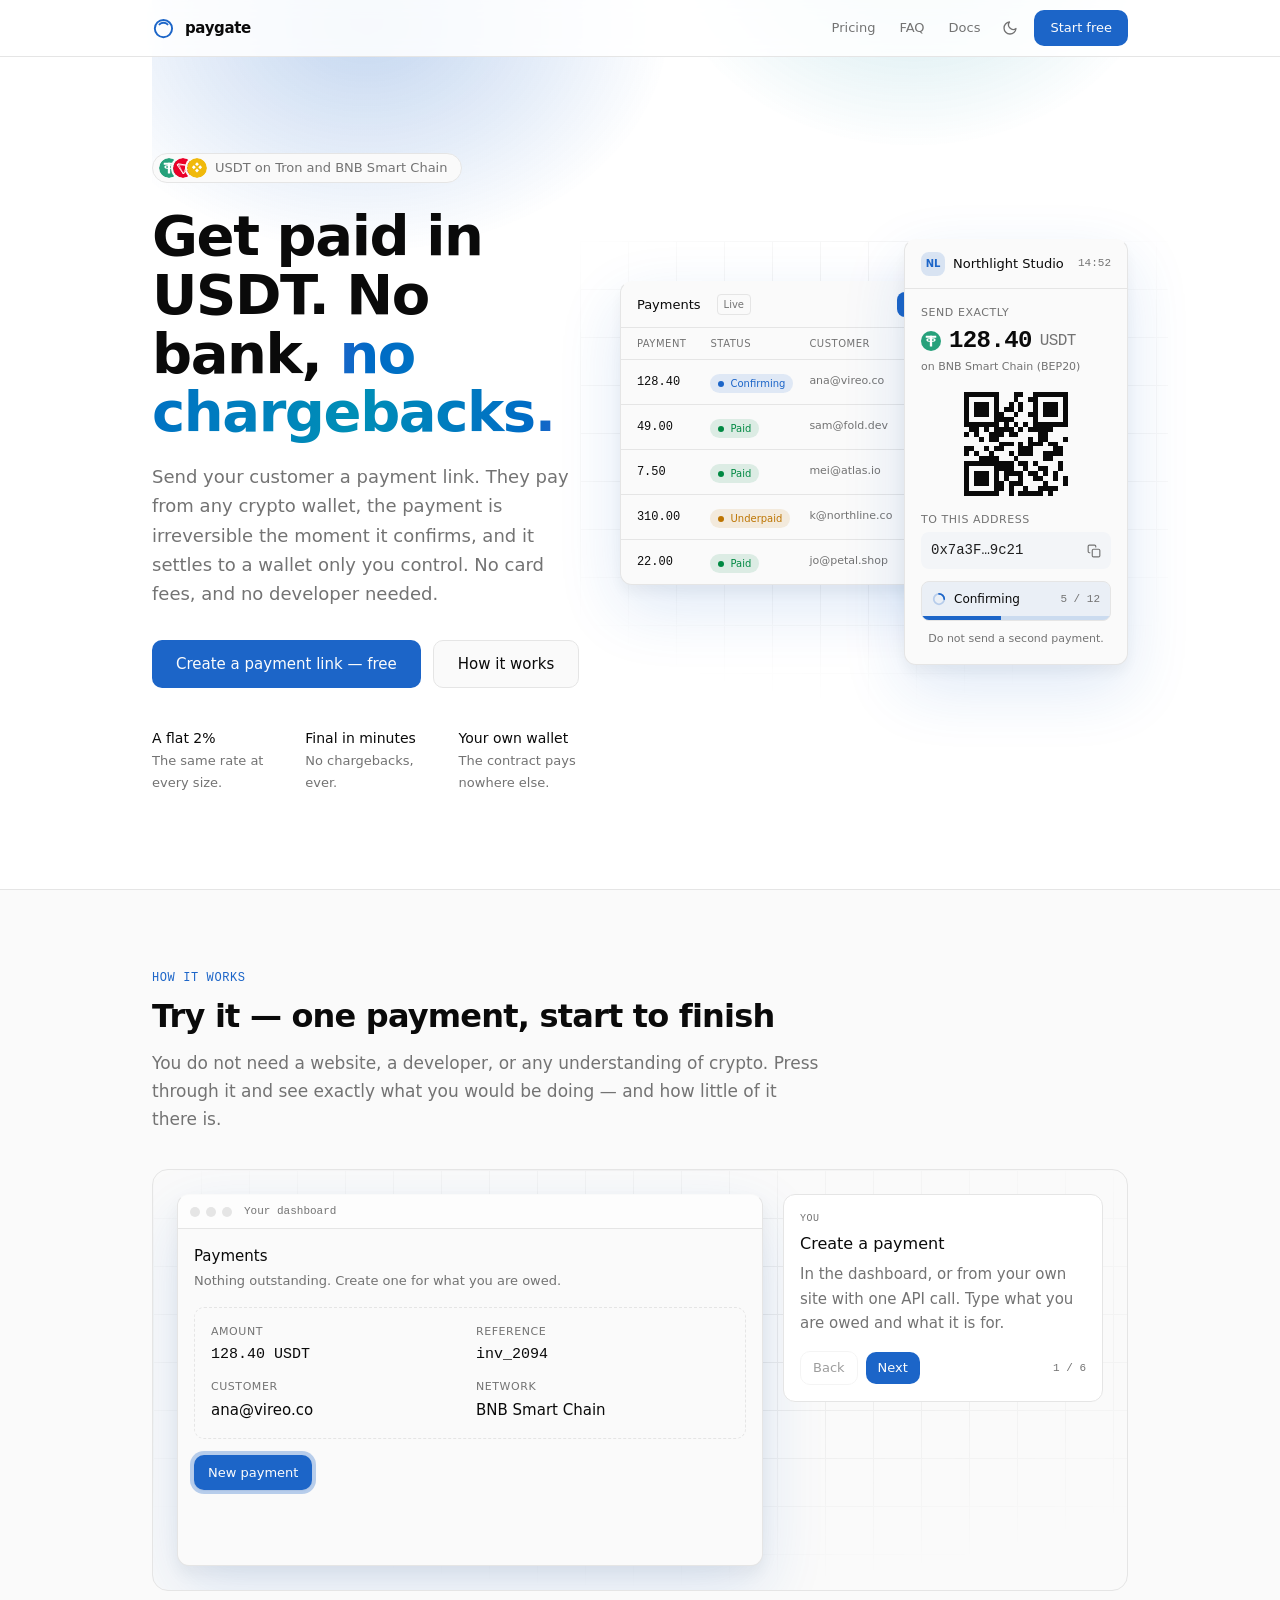
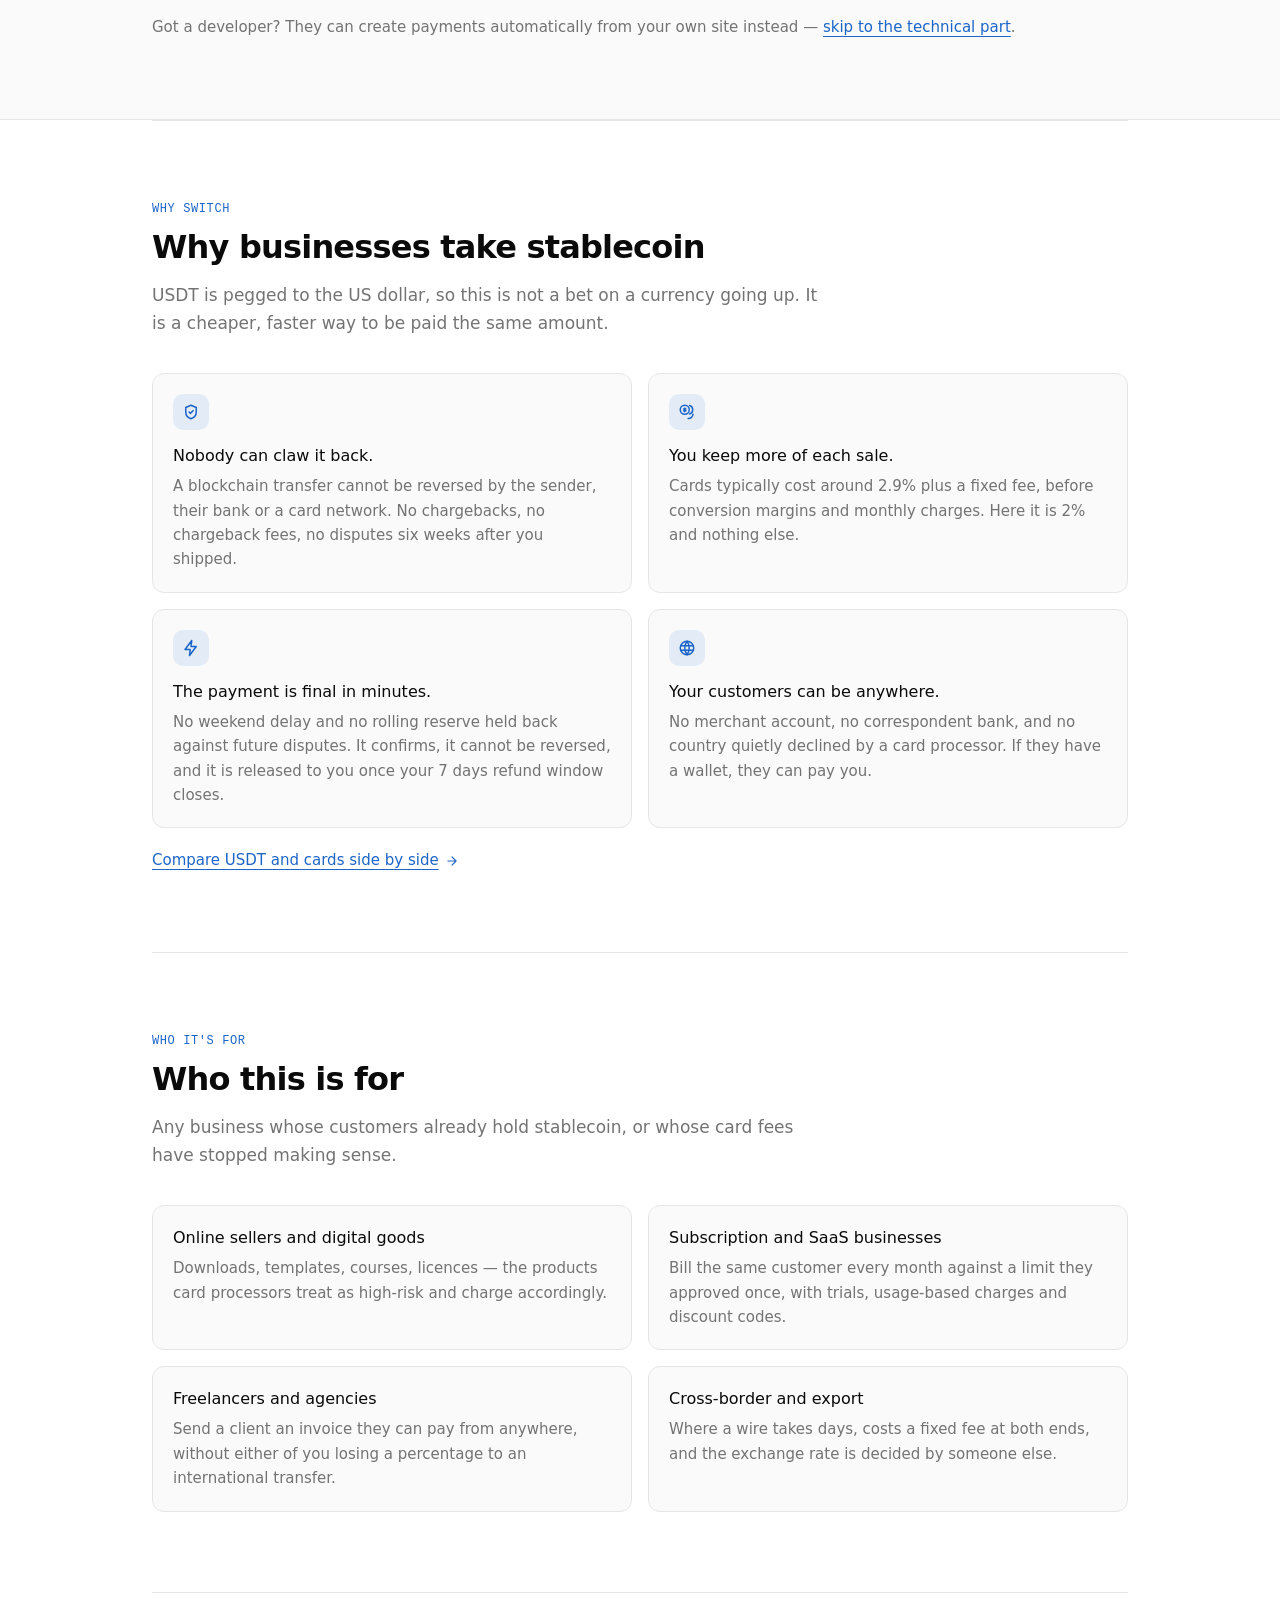
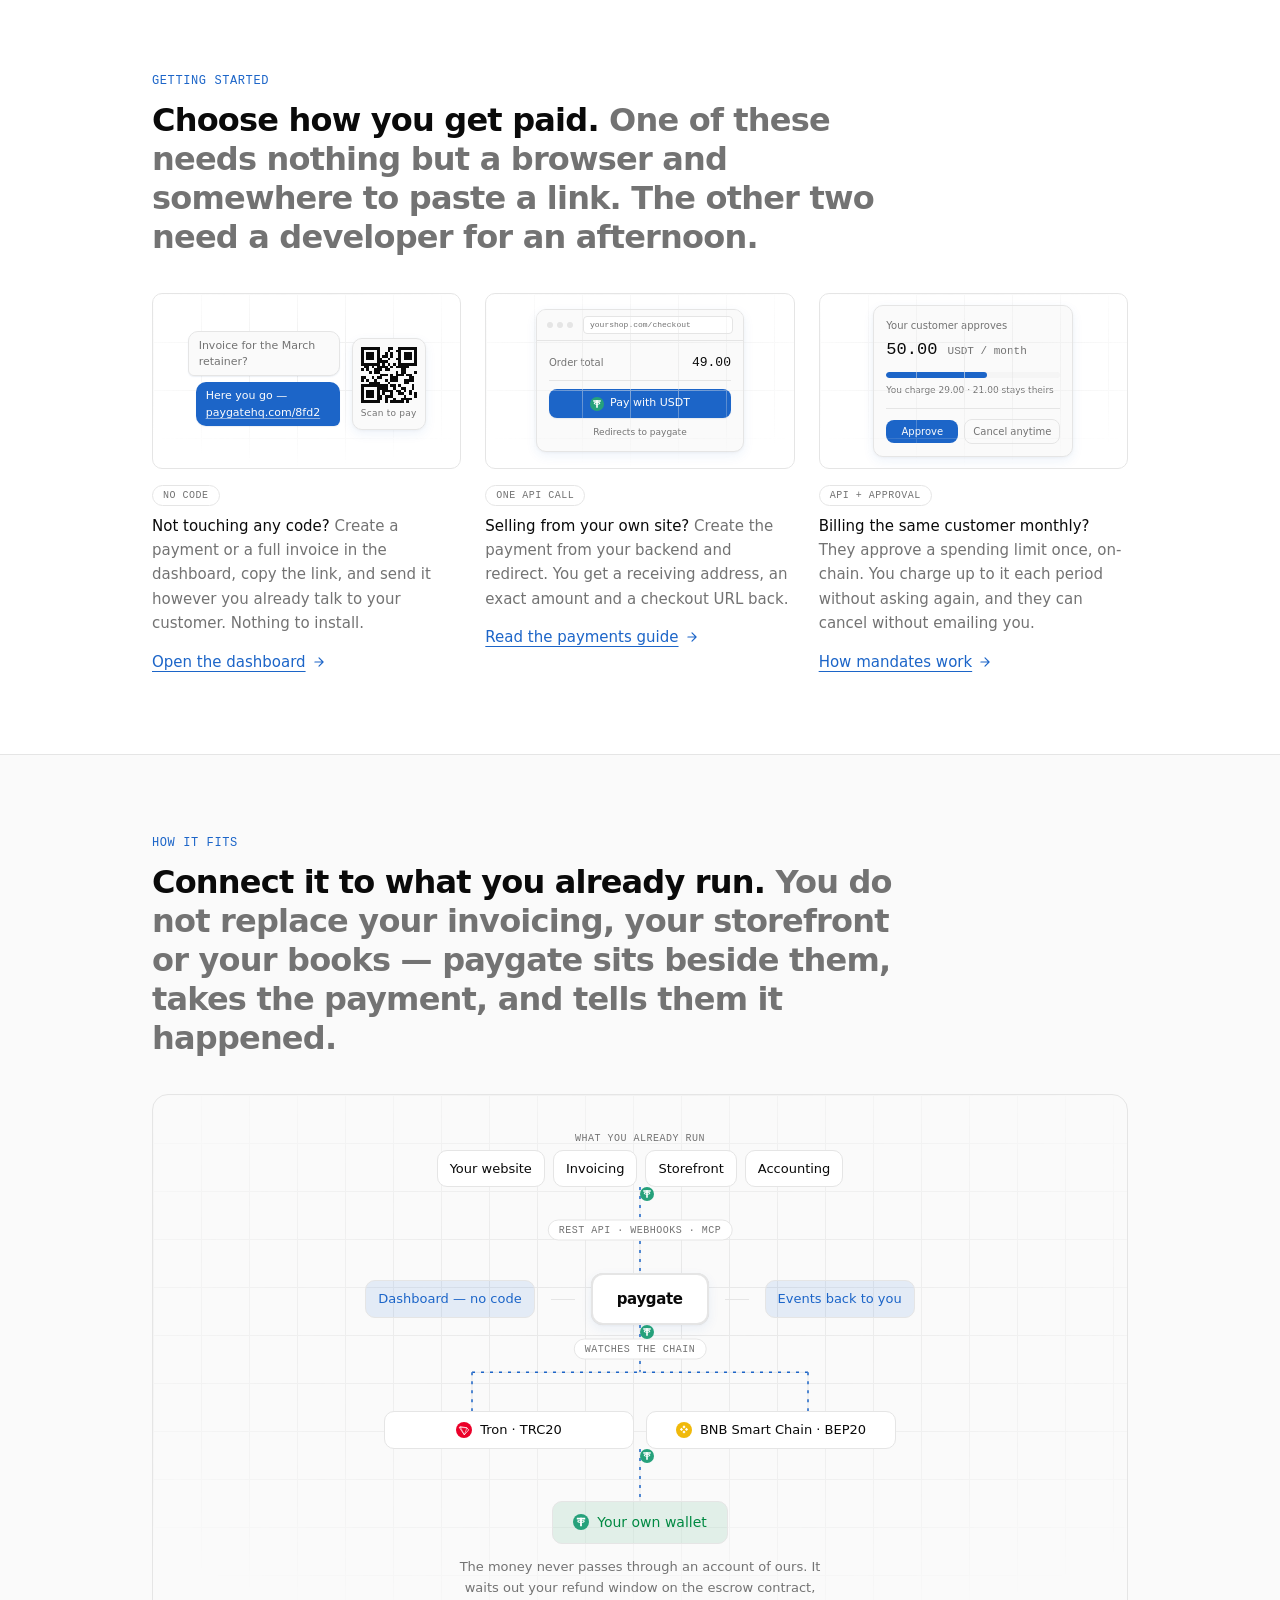
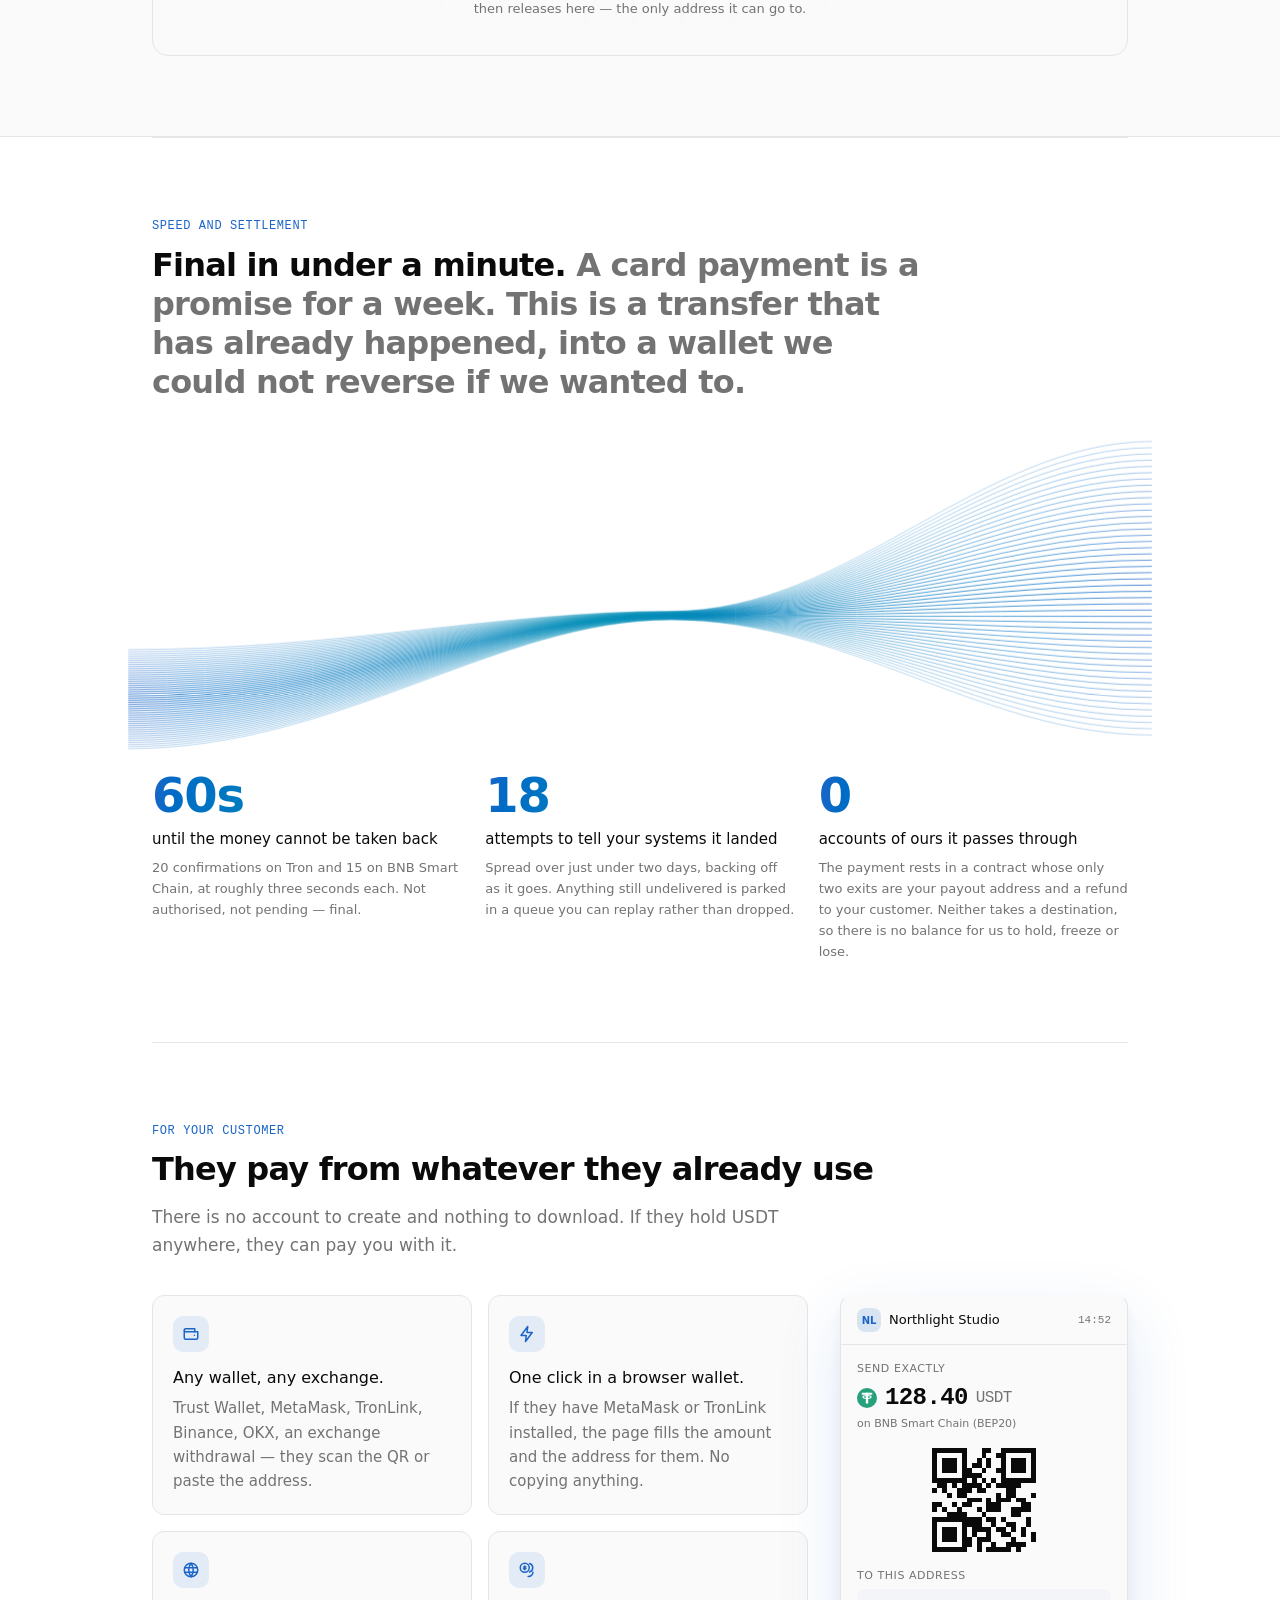
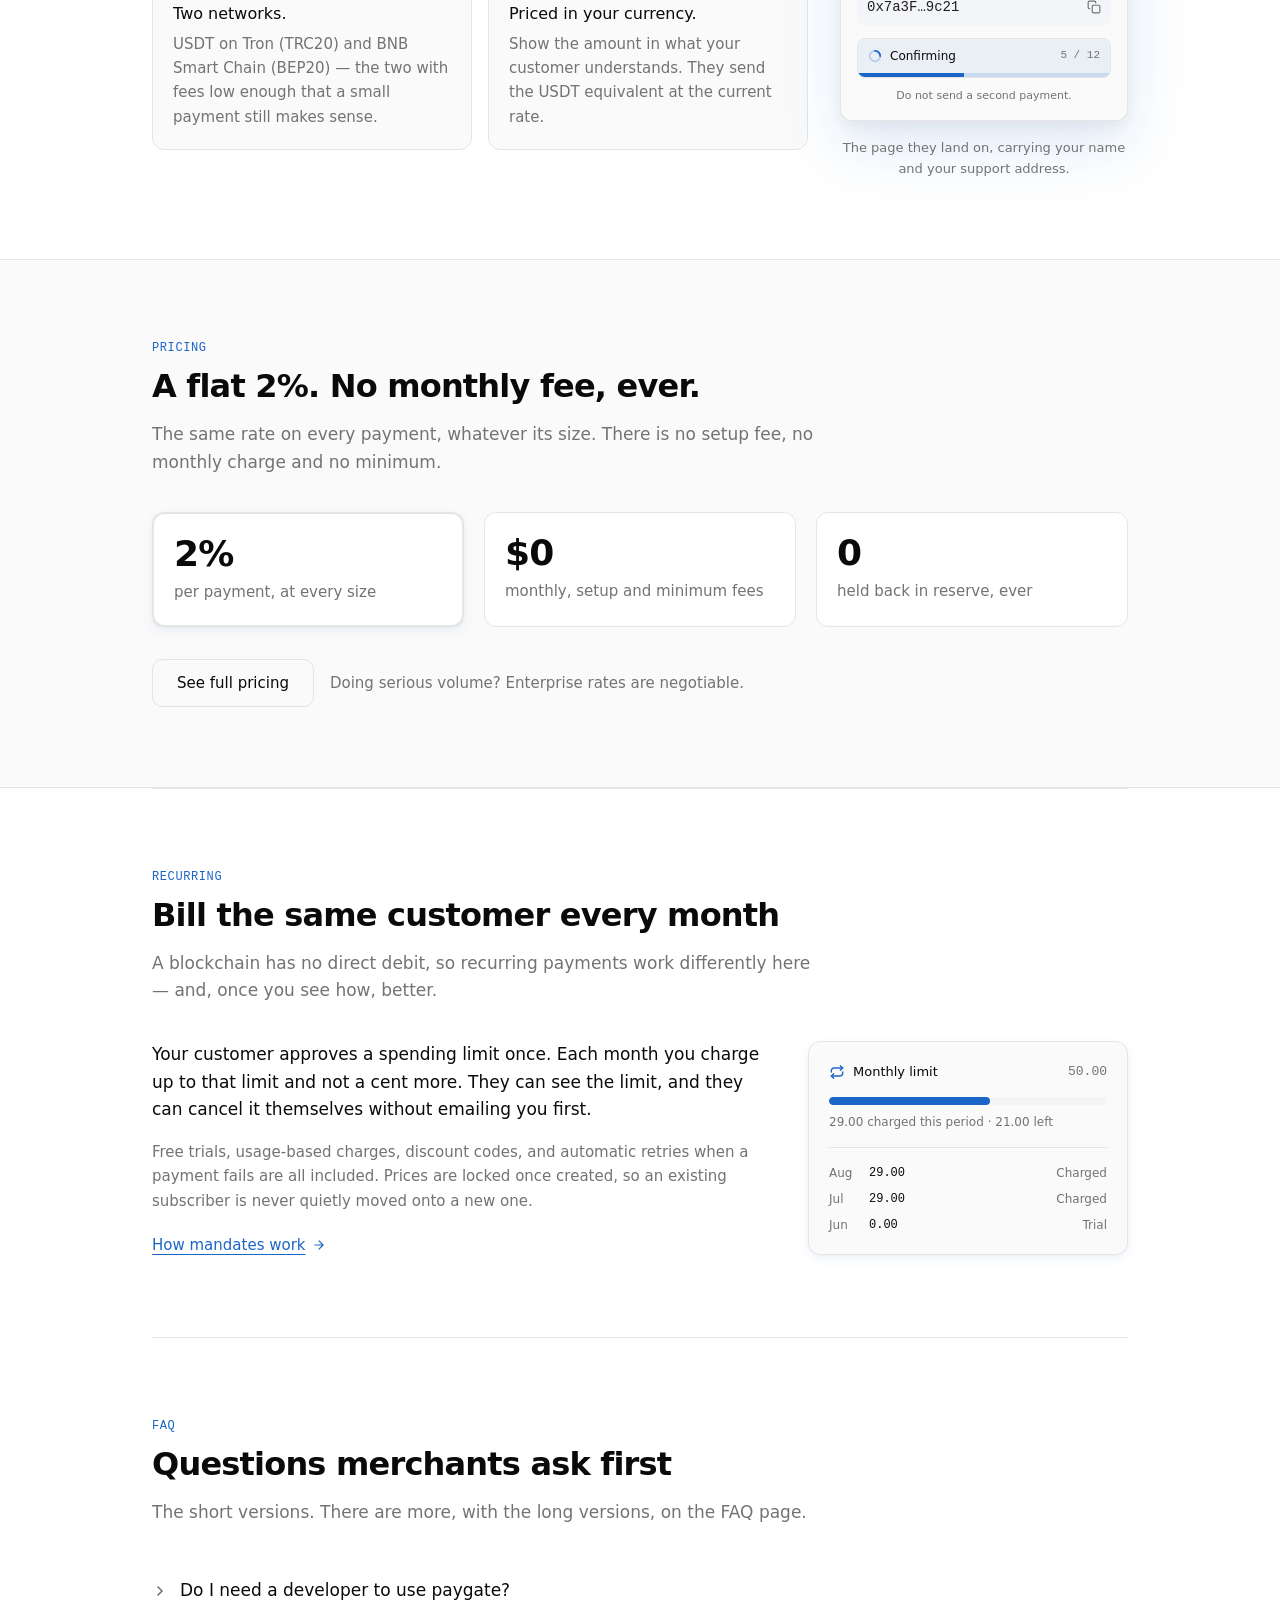
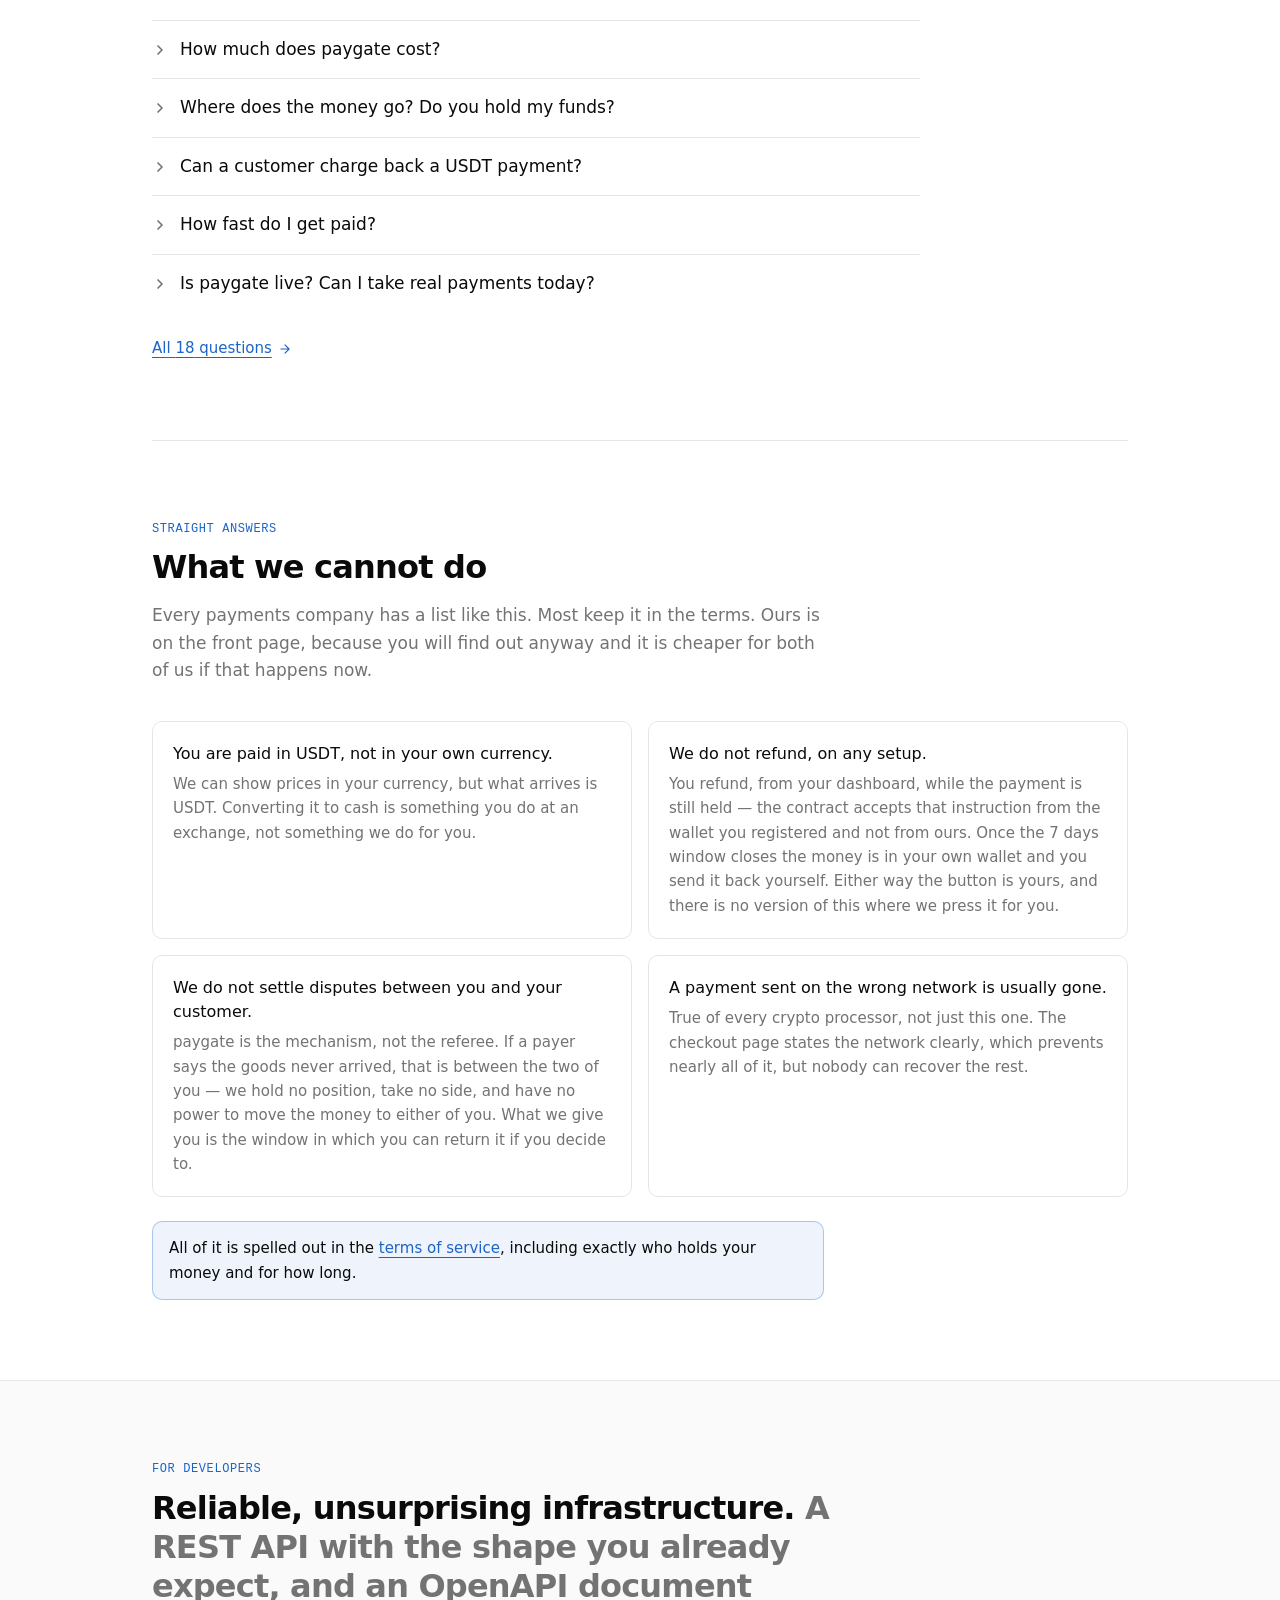
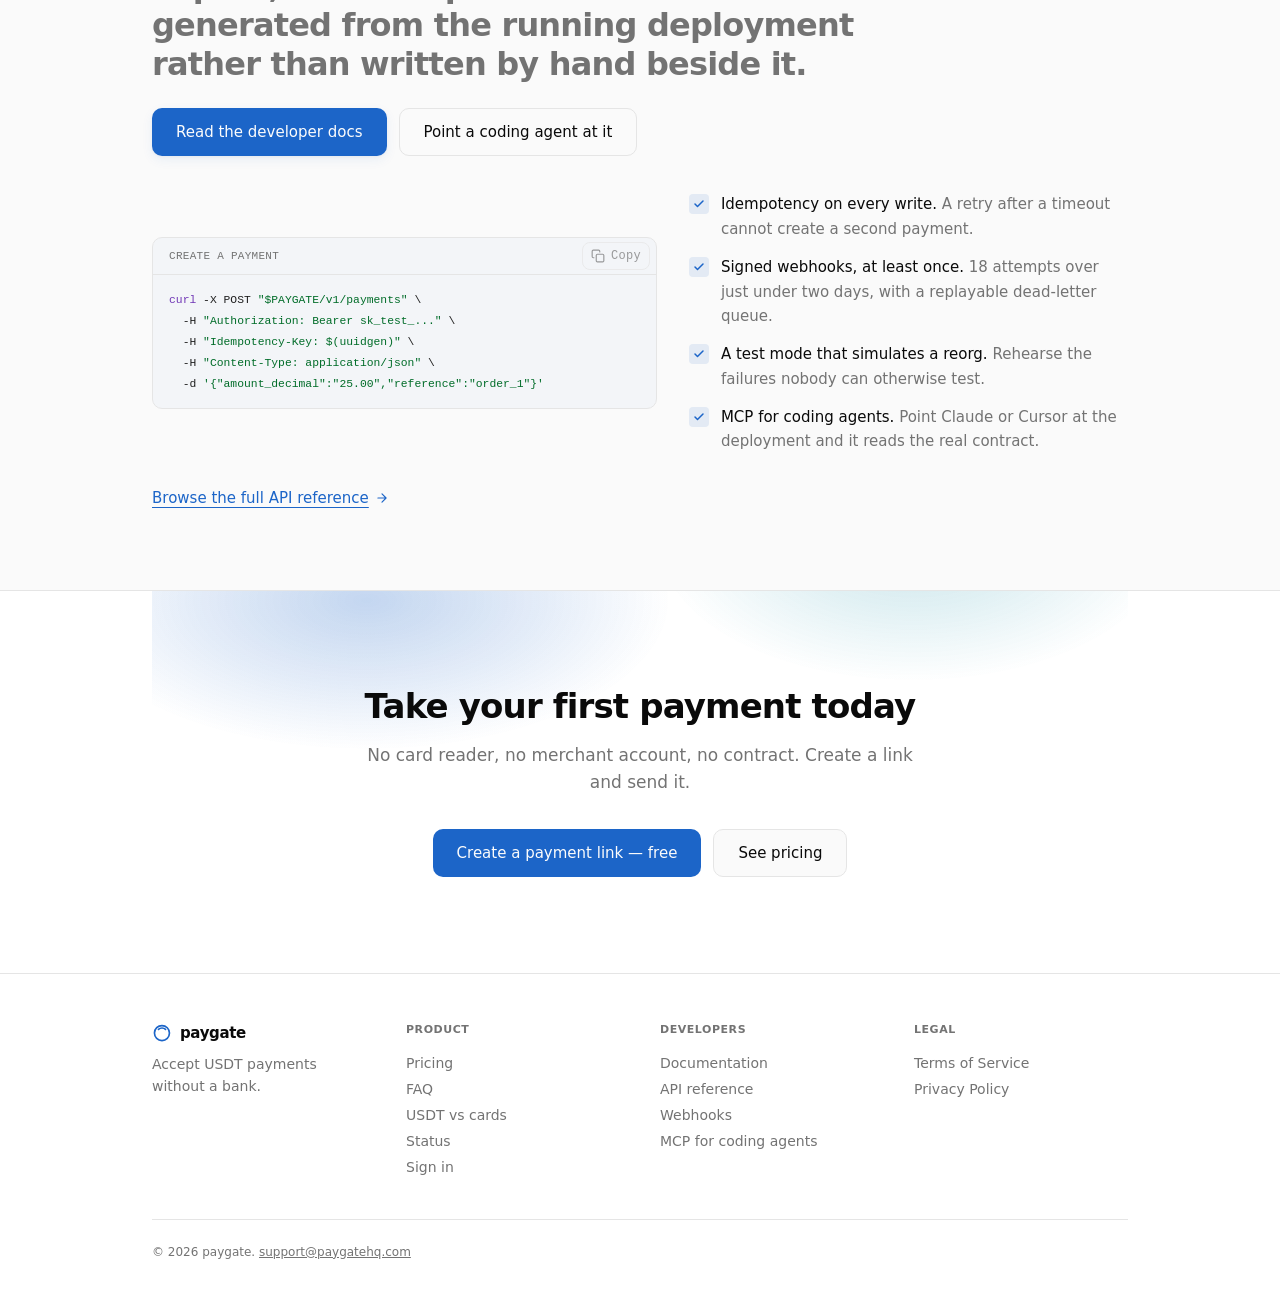
==== commit b2780c3a: "Deploy 7050bd4 Built from the paygate monorepo. This repo holds output only; do not edit it here." ====
--- a/index.html
+++ b/index.html
@@ -72,8 +72,8 @@
         // A browser with storage disabled still gets the system preference below.
       }
     </script>
-    <script type="module" crossorigin src="/assets/home-DihemHY2.js"></script>
-    <link rel="modulepreload" crossorigin href="/assets/ui-DwE6qzwA.js">
+    <script type="module" crossorigin src="/assets/home-B8KUufQT.js"></script>
+    <link rel="modulepreload" crossorigin href="/assets/ui-CyjfcMmT.js">
     <link rel="stylesheet" crossorigin href="/assets/ui-BV9Yk3eq.css">
       <link rel="alternate" type="text/markdown" href="/index.md" />
   </head>
